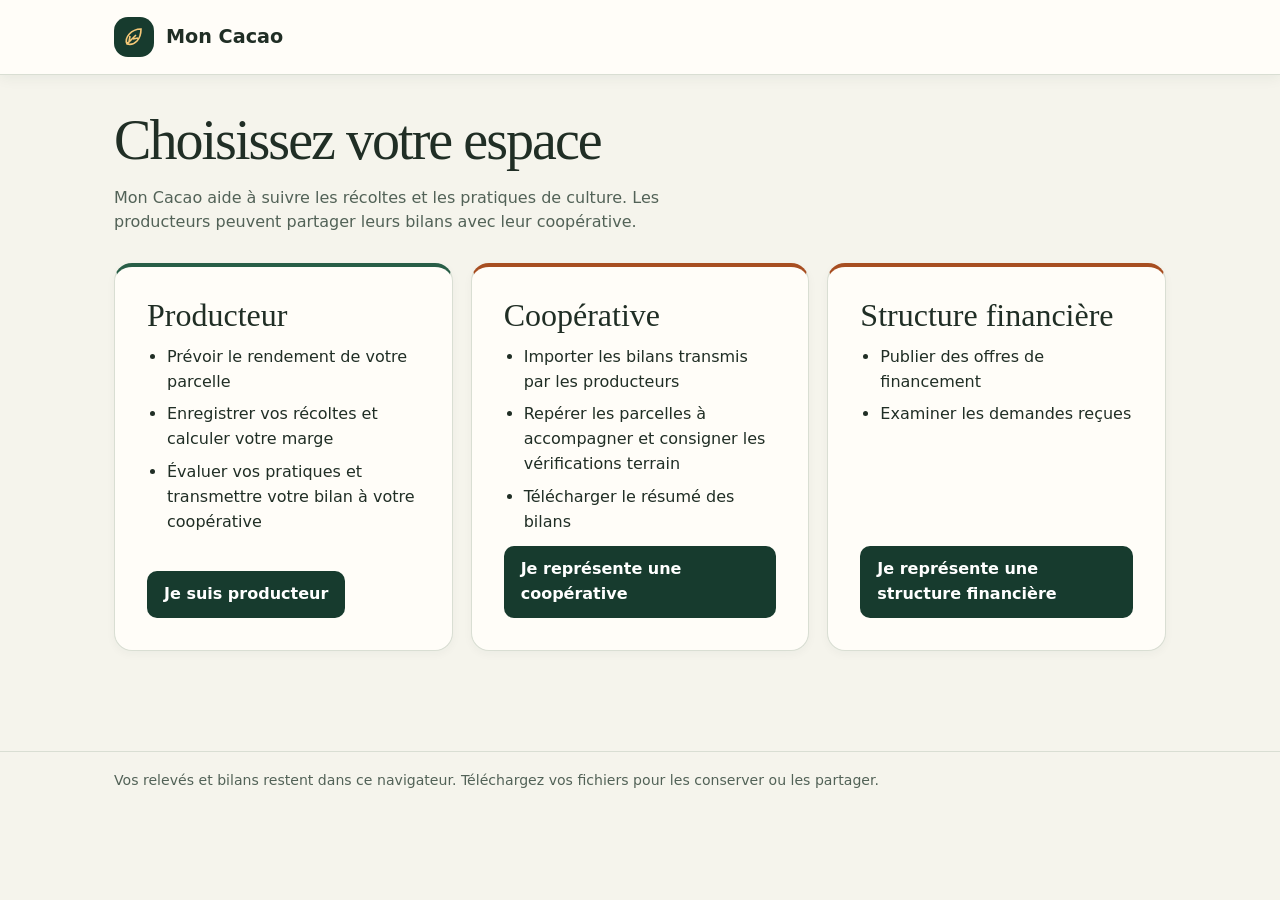
==== docs/index.html @ 516b1d18 "Simplifier toutes les pages de l’espace producteur" ====
<!doctype html>
<html lang="fr">
<head>
<meta charset="utf-8">
<meta name="viewport" content="width=device-width, initial-scale=1">
<meta name="theme-color" content="#173b2e">
<meta name="description" content="Suivez les récoltes, les marges et les pratiques durables de vos parcelles de cacao.">
<title>Mon Cacao | Carnet de parcelle</title>
<style>
:root{color-scheme:light;--forest:#173b2e;--green:#285e47;--mint:#dceadf;--paper:#f5f4ec;--ink:#202e25;--muted:#526257;--line:#d9ded3;--gold:#f6c978;--white:#fffdf8}
*{box-sizing:border-box}body{margin:0;background:var(--paper);color:var(--ink);font:16px/1.55 system-ui,sans-serif}button,input,select{font:inherit}button,a,input,select{touch-action:manipulation}a{color:inherit}a:focus-visible,button:focus-visible,input:focus-visible,select:focus-visible{outline:3px solid #a45615;outline-offset:3px}[hidden]{display:none!important}.wrap{max-width:1100px;margin:auto;padding-inline:24px}.skip{position:absolute;top:-100px}.skip:focus{top:0;z-index:2;background:white;padding:12px}.top{background:var(--white);border-bottom:1px solid var(--line)}.top .wrap{display:flex;justify-content:space-between;align-items:center;gap:16px;min-height:74px}.brand{display:inline-flex;align-items:center;gap:12px;text-decoration:none;font-size:1.2rem;font-weight:800}.mark{display:grid;place-items:center;width:40px;height:40px;background:var(--forest);color:var(--gold);border-radius:14px}.mark svg{width:24px}.nav{display:flex;flex-wrap:wrap;gap:6px}.nav a{display:block;text-decoration:none;border-radius:8px;padding:9px 13px}.nav a[aria-current]{background:var(--mint);font-weight:700;color:var(--forest)}main{padding-block:30px 44px}.hero{background:var(--forest);color:var(--white);padding:clamp(24px,5vw,56px);border-radius:26px;display:grid;grid-template-columns:1.6fr 1fr;gap:22px;align-items:center}.hero h1,h1.page{font:500 clamp(2.35rem,6vw,4.4rem)/.99 Georgia,serif;letter-spacing:-.035em;margin:.15em 0 .3em}.hero p{color:#e0ebda;max-width:47ch}.eyebrow{font-size:.79rem;font-weight:800;letter-spacing:.11em;text-transform:uppercase;color:#a74e21}.hero .eyebrow{color:var(--gold)}.hero-art{justify-self:end;max-width:220px;width:100%;color:var(--gold)}.button{display:inline-block;border:0;border-radius:10px;padding:11px 17px;font-weight:750;text-decoration:none;background:var(--forest);color:white;cursor:pointer}.button:hover{filter:brightness(1.14)}.hero .button{background:var(--gold);color:#2c2414}.button.secondary{background:var(--mint);color:var(--forest)}.button:disabled{opacity:.55;cursor:default}.row,.cards,.fields{display:grid;gap:16px}.row{grid-template-columns:1fr 1fr}.cards{grid-template-columns:repeat(3,1fr);margin:20px 0}.fields{grid-template-columns:1fr 1fr}.card,.panel{background:var(--white);border:1px solid var(--line);border-radius:18px;padding:22px;min-width:0}.card p,.muted,small{color:var(--muted)}.metric{display:block;font:500 clamp(1.4rem,3vw,2rem)/1.2 Georgia,serif;margin-top:8px;overflow-wrap:anywhere}.panel h2,.card h2{margin:0 0 10px;font-size:1.15rem}.panel p:last-child{margin-bottom:0}.intro{max-width:65ch}.intro p{margin-bottom:22px}.actions{display:flex;gap:10px;flex-wrap:wrap;margin-top:18px}label{display:block;font-weight:650}input,select{display:block;width:100%;margin-top:6px;padding:10px;border:1px solid #aab6ac;border-radius:8px;background:white;color:var(--ink);min-height:46px}fieldset{border:0;padding:0;margin:0;min-width:0}legend{font-weight:750;margin-bottom:12px}.wide{grid-column:1/-1}.table-wrap{overflow-x:auto}table{border-collapse:collapse;width:100%;text-align:left}th,td{padding:11px 12px;border-bottom:1px solid var(--line);white-space:nowrap}.result{margin-top:18px;background:var(--mint);border-radius:12px;padding:16px}.result:empty{display:none}.result p{margin:.3em 0}.foot{border-top:1px solid var(--line);padding-block:18px;color:var(--muted);font-size:.88rem}.notice{min-height:1.5em;color:var(--forest);font-weight:650}.score-fields label small{display:block;font-weight:400}.score-fields select{margin-bottom:4px}.score-fields label{border-bottom:1px solid var(--line);padding-bottom:12px}
@media(max-width:680px){.wrap{padding-inline:15px}.top .wrap{align-items:flex-start;flex-direction:column;gap:5px;padding-block:12px}.nav a{padding-inline:8px}.hero,.row,.fields{grid-template-columns:1fr}.hero-art{display:none}.cards{grid-template-columns:1fr;gap:8px}.card,.panel{padding:16px}.wide{grid-column:auto}}
.role-intro{max-width:62ch;margin-bottom:28px}.role-picker{grid-template-columns:repeat(auto-fit,minmax(min(100%,290px),1fr));gap:18px}.role-card{display:flex;flex-direction:column;align-items:flex-start;gap:12px;padding:clamp(18px,4vw,32px);border-top:4px solid var(--green)}.role-card + .role-card{border-top-color:#a74e21}.role-card h2{font:500 2rem/1.05 Georgia,serif;margin:0}.role-card p,.role-card ul{margin:0}.role-card ul{padding-inline-start:20px}.role-card .button{margin-top:auto}

.role-card .button{margin-top:auto}.role-card ul{display:grid;gap:8px}.panel{box-shadow:0 3px 10px #173b2e0a}.intro h1.page,.role-intro h1.page{font-size:clamp(2.15rem,5vw,3.5rem)}.nav a{min-height:44px}.button{min-height:44px}#forecast fieldset+fieldset{margin-top:22px;padding-top:17px;border-top:1px solid var(--line)}#forecast legend{padding-right:8px;color:var(--forest);font-size:1.1rem}#forecast .fields{gap:14px 18px}#forecast input,#forecast select{min-width:0}.forecast-metrics{margin:0 0 18px;grid-template-columns:repeat(2,minmax(0,1fr))}.forecast-metrics .card{padding:14px}.forecast-tips{padding-left:0;list-style:none;display:grid;gap:8px}.forecast-tips li{padding:10px 12px;background:var(--white);border-left:3px solid var(--green);border-radius:8px}#coop-distribution{list-style:none;padding:0;display:grid;gap:10px}.score-row{display:grid;gap:4px}.score-bar{width:100%;height:12px;accent-color:var(--green)}.score-row[data-level="support"] .score-bar{accent-color:#a45615}.score-row[data-level="urgent"] .score-bar{accent-color:#a53633}
@media(max-width:480px){.role-card .button{width:100%;text-align:center}.forecast-metrics{grid-template-columns:1fr}}

.coop-section-title{margin:24px 0 0;font-size:1.25rem}.coop-actions-panel{margin-bottom:18px}.coop-action-cards{grid-template-columns:repeat(auto-fit,minmax(min(100%,185px),1fr));margin:14px 0 0}.coop-action{font:inherit;text-align:left;cursor:pointer;color:var(--ink);border-left:4px solid var(--green)}.coop-action:hover{background:var(--mint)}.coop-action:disabled{cursor:default;opacity:.75}.coop-action small{display:block;margin-top:8px}.coop-action[data-action="visit"]{border-left-color:#a53633}.coop-action[data-action="plan"]{border-left-color:#a45615}
.home-actions{grid-template-columns:repeat(auto-fit,minmax(min(100%,220px),1fr));gap:14px}.home-action{display:flex;flex-direction:column;gap:8px;text-decoration:none;font:inherit;text-align:left;color:var(--ink);cursor:pointer;border-top:4px solid var(--green);min-height:118px}.home-action:disabled{opacity:.75;cursor:default}.home-action:not(:disabled):hover{background:var(--mint);border-color:var(--green)}.home-action strong{font-weight:750}.home-action small{color:var(--muted)}.home-action:focus-visible,[tabindex="-1"]:focus-visible{outline:3px solid #a45615;outline-offset:3px}
.share-choice{display:flex;align-items:flex-start;gap:10px}.share-choice input{flex:none;width:22px;min-height:22px;margin:2px 0 0}

.top{position:sticky;top:0;z-index:10;box-shadow:0 2px 14px #173b2e12}.top .wrap{gap:clamp(8px,2vw,16px)}.brand{flex:none}.current-space{color:var(--forest);font-size:.85rem;font-weight:750;background:var(--mint);padding:5px 9px;border-radius:8px}.top .nav{margin-left:auto}.mobile-dock{display:none}.hero{padding-block:clamp(22px,4vw,40px)}[id]{scroll-margin-top:95px}
@media(max-width:850px){.top .wrap{min-height:60px;flex-direction:row;align-items:center;flex-wrap:wrap;padding-block:8px;gap:6px}.top .nav a:not([data-scope="both"]){display:none}.top .nav a{padding-inline:5px;font-size:.8rem}.brand{font-size:1rem;gap:6px}.mark{width:32px;height:32px}.current-space{font-size:.72rem;padding:4px 6px}.mobile-dock:not([hidden]){display:flex;position:fixed;z-index:20;inset:auto 0 0;min-height:60px;padding:6px 6px calc(6px + env(safe-area-inset-bottom));gap:3px;background:var(--white);border-top:1px solid var(--line);box-shadow:0 -4px 16px #173b2e12}.mobile-dock a,.mobile-dock button{display:grid;place-items:center;flex:1;min-width:0;min-height:44px;padding:3px;border:0;border-radius:8px;text-align:center;background:transparent;color:var(--forest);text-decoration:none;font:700 clamp(.65rem,2.5vw,.85rem)/1.15 system-ui;cursor:pointer}.mobile-dock [aria-current]{background:var(--mint)}body.has-dock{padding-bottom:calc(64px + env(safe-area-inset-bottom))}}
#finance textarea{display:block;width:100%;margin:6px 0 12px;padding:8px;font:inherit;border:1px solid var(--line);border-radius:8px}#finance input{margin-bottom:12px}.fin-case{padding:14px 0;border-bottom:1px solid var(--line)}.fin-case:last-child{border:0}#fin-request label{font-weight:500;margin-bottom:8px}#fin-preview ul{padding-left:22px}
</style>

<style>
.producer-actions .producer-action{min-height:128px;display:flex;flex-direction:column;gap:6px;align-items:flex-start}
.producer-actions .producer-action:first-child{background:#e7f3e6;border-color:#79a980}
.producer-icon{display:grid;place-items:center;width:44px;height:44px;border-radius:12px;background:#f2ebd8;font-size:25px}
.producer-action strong{font-size:1.1rem}
.forecast-guide{display:flex;align-items:center;flex-wrap:wrap;gap:10px;margin-bottom:16px}
.forecast-guide p{margin:0;font-weight:700}
.forecast-guide progress{height:14px;flex:1;min-width:100px;accent-color:#315741}
#prevision [hidden]{display:none!important}
.forecast-controls .button,.forecast-listen,#forecast-retry{min-height:44px}
#forecast legend{font-size:1.15rem;font-weight:700}
#forecast input,#forecast select{min-height:44px}
#forecast-result:focus{outline:2px solid #315741;outline-offset:5px}
@media(max-width:480px){.producer-actions{grid-template-columns:1fr 1fr}.producer-actions .producer-action{min-width:0;padding:12px}.producer-action strong{overflow-wrap:anywhere}.forecast-guide .forecast-listen{flex-basis:100%}}
</style>

<style>
.producer-page-head{display:grid;grid-template-columns:auto 1fr;align-items:center;gap:8px 12px}
.producer-page-head .page,.producer-page-head p{margin:0}
.producer-page-head p,.producer-page-head .producer-speech{grid-column:1/-1}
.producer-page-head .producer-speech{justify-self:start;min-height:44px}
.producer-choices{display:flex;flex-wrap:wrap;gap:8px;margin:12px 0}
.producer-choices button{min-height:48px;padding:9px 13px;border-radius:12px;border:1px solid #799584;background:#f2f7ed;color:#213d2f;font:inherit;font-weight:700;cursor:pointer}
.producer-choices button[aria-pressed="true"]{background:#315741;color:#fff}
.producer-task{margin-bottom:14px}
.producer-ledger-entry[data-guided]{display:block}
#depenses input,#recoltes input,#bilan select,#durabilite select{min-height:44px}
#harvest-choice[hidden],.producer-ledger-entry [hidden],.eco-guide[hidden],#eco [hidden],.producer-speech[hidden]{display:none!important}
#bilan .producer-icon,.score-fields .producer-icon{margin-bottom:6px}
.score-fields[data-guided]{grid-template-columns:1fr}
.eco-guide p{font-weight:700;margin-bottom:0}
.eco-guide .producer-choices{margin-top:8px}
#financement #fin-offers .card{border-top:4px solid #79a980;padding-top:16px}
#financement .share-choice{display:flex;align-items:center;gap:9px;min-height:44px}
#financement .share-choice input{width:22px;height:22px;flex:0 0 22px}
@media(max-width:480px){.producer-choices button{flex:1 1 120px}.producer-page-head .page{font-size:1.55rem}}
</style>
</head>
<body>
<a class="skip" href="#contenu">Aller au contenu</a>
<header class="top"><div class="wrap"><a class="brand" href="#espaces"><span class="mark" aria-hidden="true"><svg viewBox="0 0 24 24" fill="none" stroke="currentColor" stroke-width="1.6"><path d="M5 19C2 13 9 4 19 4c0 10-6 17-14 15Zm0 0 9-9m-7 7 1-6m3 3 5-1"/></svg></span>Mon Cacao</a><span class="current-space" id="current-space" hidden></span>
<nav class="nav" aria-label="Navigation principale"><a href="#espaces" data-scope="both">Changer d’espace</a><a href="#accueil" data-scope="producer">Producteur</a><a href="#depenses" data-scope="producer">Mes dépenses</a><a href="#recoltes" data-scope="producer">Récoltes</a><a href="#bilan" data-scope="producer">Mon bilan</a><a href="#prevision" data-scope="producer">Estimer ma récolte</a><a href="#durabilite" data-scope="producer">Mes pratiques</a><a href="#financement" data-scope="producer">Financement</a><a href="#cooperative" data-scope="coop">Coopérative</a></nav></div></header>
<nav class="mobile-dock" aria-label="Raccourcis de l’espace" hidden><a href="#accueil" data-dock="producer">Accueil</a><a href="#depenses" data-dock="producer">Dépenses</a><a href="#recoltes" data-dock="producer">Récoltes</a><a href="#bilan" data-dock="producer">Bilan</a><a href="#financement" data-dock="producer">Financement</a><button type="button" data-dock="coop" data-jump="coop-summary-title">Résumé</button><button type="button" data-dock="coop" data-jump="coop-receive-title">Bilans</button><button type="button" data-dock="coop" data-jump="coop-production-title">Production</button><button type="button" data-dock="coop" data-jump="coop-actions-title">Suivi</button></nav>
<main class="wrap" id="contenu" tabindex="-1">
<aside id="producer-example" class="panel" style="margin-bottom:16px" hidden><p id="producer-example-label" style="margin:0 0 8px"></p><button class="button secondary" id="producer-example-toggle" type="button"></button></aside>
<section id="espaces" data-page>
<div class="role-intro"><h1 class="page">Choisissez votre espace</h1><p class="muted">Mon Cacao aide à suivre les récoltes et les pratiques de culture. Les producteurs peuvent partager leurs bilans avec leur coopérative.</p></div>
<div class="row role-picker">
<article class="panel role-card"><h2>Producteur</h2><ul><li>Prévoir le rendement de votre parcelle</li><li>Enregistrer vos récoltes et calculer votre marge</li><li>Évaluer vos pratiques et transmettre votre bilan à votre coopérative</li></ul><a class="button" href="#accueil">Je suis producteur</a></article>
<article class="panel role-card"><h2>Coopérative</h2><ul><li>Importer les bilans transmis par les producteurs</li><li>Repérer les parcelles à accompagner et consigner les vérifications terrain</li><li>Télécharger le résumé des bilans</li></ul><a class="button" href="#cooperative">Je représente une coopérative</a></article>
<article class="panel role-card"><h2>Structure financière</h2><ul><li>Publier des offres de financement</li><li>Examiner les demandes reçues</li></ul><a class="button" href="#finance">Je représente une structure financière</a></article>
</div></section>
<section id="accueil" data-page hidden>
<div class="hero"><div><h1>Mon carnet</h1><p>Retrouvez vos chiffres et choisissez votre prochaine action.</p></div>
<svg class="hero-art" viewBox="0 0 240 204" fill="none" stroke="currentColor" stroke-width="1.5" aria-hidden="true"><circle cx="120" cy="102" r="94" opacity=".24"/><ellipse cx="120" cy="102" rx="80" ry="93" transform="rotate(55 120 102)" opacity=".18"/><path d="M150 45c-36 1-89 30-97 73-6 32 17 48 45 43 43-8 79-59 75-95-1-15-10-21-23-21Z" fill="#315741"/><path d="M58 149c28-7 71-58 100-101M56 139c3-38 55-59 93-92M67 156c41-2 73-43 98-101M173 55c10-7 16-15 19-28M180 48c17 1 27-4 35-16-15-3-26 3-35 16ZM181 43c-14-8-19-18-17-30 12 5 20 16 17 30Z"/></svg>
</div>
<h2>Que voulez-vous faire ?</h2><div class="cards home-actions producer-actions">
<a class="card home-action producer-action" href="#prevision"><span class="producer-icon" aria-hidden="true">🌱</span><strong>Préparer ma récolte</strong><small>Estimer ma récolte et comparer mes choix.</small></a>
<a class="card home-action producer-action" href="#depenses"><span class="producer-icon" aria-hidden="true">🧾</span><strong>Noter mes dépenses</strong><small>Noter ce que j’ai payé.</small></a>
<a class="card home-action producer-action" href="#recoltes"><span class="producer-icon" aria-hidden="true">🧺</span><strong>Noter ma récolte</strong><small>Enregistrer les kilos récoltés ou vendus.</small></a>
<a class="card home-action producer-action" href="#durabilite"><span class="producer-icon" aria-hidden="true">🌳</span><strong>Mes pratiques</strong><small>Voir comment améliorer ma parcelle.</small></a>
<a class="card home-action producer-action" href="#bilan"><span class="producer-icon" aria-hidden="true">📒</span><strong>Mon bilan</strong><small>Voir mes ventes et mes dépenses.</small></a>
<a class="card home-action producer-action" href="#financement"><span class="producer-icon" aria-hidden="true">🤝</span><strong>Demander un financement</strong><small>Voir les offres et suivre mes demandes.</small></a>
</div><h2>Mes derniers résultats</h2><div class="cards" aria-label="Dernier relevé et dernier bilan"><div class="card">Dernier rendement<strong class="metric" id="yield">À renseigner</strong></div><div class="card">Reste après dépenses<strong class="metric" id="margin">À renseigner</strong></div><div class="card">Dernière note de la parcelle<strong class="metric" id="latest-score">À renseigner</strong></div></div>

</section>
<datalist id="known-parcels"></datalist><datalist id="known-seasons"></datalist>
<section id="depenses" data-page hidden><div class="intro producer-page-head">
<span class="producer-icon" aria-hidden="true">🧾</span><h1 class="page">Mes dépenses</h1>
<p class="producer-hint">Notez le montant, puis la dépense et la parcelle.</p><button type="button" class="button secondary producer-speech" hidden>Écouter</button><p class="muted">Notez ce que vous payez pour votre parcelle, même avant de récolter.</p></div>
<div class="panel"><h2>Noter une dépense</h2><form id="expense" autocomplete="off">
<fieldset class="producer-task"><legend>1. Qu’avez-vous payé ?</legend>
<div class="producer-choices" aria-label="Exemples de dépenses">
<button type="button" data-expense="Main-d’œuvre" aria-pressed="false">🧑🏾‍🌾 Travailleurs</button>
<button type="button" data-expense="Transport" aria-pressed="false">🚚 Transport</button>
<button type="button" data-expense="Produits" aria-pressed="false">📦 Produits</button>
</div><div class="fields"><label>Ce que vous avez payé <input name="description" required maxlength="80" placeholder="Ex. Désherbage ou transport"></label><label>Montant payé (FCFA) <input name="amount" type="number" min="1" max="1000000000" step="1" inputmode="numeric" required></label></div></fieldset><fieldset class="producer-task"><legend>2. Pour quelle parcelle ?</legend><div class="fields"><label>Parcelle <input name="parcel" list="known-parcels" required maxlength="60" placeholder="Ex. Parcelle Nord"></label><label>Campagne <input name="season" list="known-seasons" required maxlength="30" placeholder="Ex. 2026 à 2027"></label><label>Date <input name="date" type="date" required></label></div></fieldset><div class="actions"><button class="button" type="submit">Enregistrer la dépense</button></div></form><p class="result" id="expense-result" role="status"></p></div>
</section>
<section id="recoltes" data-page hidden><div class="intro producer-page-head">
<span class="producer-icon" aria-hidden="true">🧺</span><h1 class="page">Mes récoltes</h1>
<p class="producer-hint">Choisissez de noter une récolte ou une vente.</p><button type="button" class="button secondary producer-speech" hidden>Écouter</button><p class="muted">Notez les kilos récoltés. Ajoutez la vente quand vous vendez votre cacao.</p></div>
<div class="producer-choices" id="harvest-choice" hidden>
<button type="button" aria-controls="harvest-panel" aria-pressed="true">🧺 Noter une récolte</button>
<button type="button" aria-controls="sale-panel" aria-pressed="false">💰 Noter une vente</button>
</div>
<div class="row producer-ledger-entry"><div class="panel" id="harvest-panel"><h2>Noter une récolte</h2><form id="harvest" autocomplete="off"><div class="fields"><label>Parcelle <input name="parcel" list="known-parcels" required maxlength="60" placeholder="Ex. Parcelle Nord"></label><label>Campagne <input name="season" list="known-seasons" required maxlength="30" placeholder="Ex. 2026 à 2027"></label><label>Date <input name="date" type="date" required></label><label>Cacao récolté (kg) <input name="weight" type="number" min="0.01" max="1000000000" step="0.01" inputmode="decimal" required></label><label>Surface de la parcelle (ha) <input name="area" type="number" min="0.01" max="1000000000" step="0.01" inputmode="decimal" required></label></div><div class="actions"><button class="button" type="submit">Enregistrer la récolte</button></div></form><p class="result" id="harvest-result" role="status"></p></div>
<div class="panel" id="sale-panel"><h2>Noter une vente</h2><form id="sale" autocomplete="off"><div class="fields"><label>Parcelle <input name="parcel" list="known-parcels" required maxlength="60" placeholder="Ex. Parcelle Nord"></label><label>Campagne <input name="season" list="known-seasons" required maxlength="30" placeholder="Ex. 2026 à 2027"></label><label>Date <input name="date" type="date" required></label><label>Cacao vendu (kg) <input name="weight" type="number" min="0.01" max="1000000000" step="0.01" inputmode="decimal" required></label><label>Prix reçu par kg (FCFA) <input name="price" type="number" min="1" max="1000000000" step="1" inputmode="numeric" required></label></div><div class="actions"><button class="button" type="submit">Enregistrer la vente</button></div></form><p class="result" id="sale-result" role="status"></p></div></div></section>
<section id="bilan" data-page hidden><div class="intro producer-page-head">
<span class="producer-icon" aria-hidden="true">📒</span><h1 class="page">Mon bilan</h1>
<p class="producer-hint">Choisissez la parcelle et la campagne pour voir vos chiffres.</p><button type="button" class="button secondary producer-speech" hidden>Écouter</button><p class="muted">Choisissez une parcelle et une campagne pour voir vos ventes, vos dépenses et le cacao qu’il vous reste à vendre.</p></div>
<div class="panel"><label>Parcelle et campagne <select id="ledger-group"></select></label>
<div class="cards"><div class="card"><span class="producer-icon" aria-hidden="true">💰</span>Argent reçu<strong class="metric" id="ledger-sales"></strong></div><div class="card"><span class="producer-icon" aria-hidden="true">🧾</span>Total dépensé<strong class="metric" id="ledger-costs"></strong></div><div class="card"><span class="producer-icon" aria-hidden="true">👛</span>Reste après dépenses<strong class="metric" id="ledger-balance"></strong></div><div class="card"><span class="producer-icon" aria-hidden="true">🧺</span>Cacao récolté<strong class="metric" id="ledger-harvest"></strong></div><div class="card"><span class="producer-icon" aria-hidden="true">🤝</span>Cacao vendu<strong class="metric" id="ledger-sold"></strong></div><div class="card"><span class="producer-icon" aria-hidden="true">📦</span>Cacao à vendre<strong class="metric" id="ledger-stock"></strong></div></div>
<h2>Relevés enregistrés</h2><p class="muted">Les anciens relevés sont indiqués dans la liste. Pour chaque parcelle et campagne, le dernier ancien relevé réel sert de point de départ. Il reprend la vente estimée et les dépenses saisies à l’époque.</p>
<div class="table-wrap"><table><thead><tr><th>Date</th><th>Relevé</th><th>Quantité</th><th>Montant</th></tr></thead><tbody id="ledger-rows"></tbody></table></div>
<div class="actions"><button class="button secondary" id="export" type="button">Télécharger le bilan (CSV)</button></div></div></section>
<section id="durabilite" data-page hidden>
<div class="intro producer-page-head">
<span class="producer-icon" aria-hidden="true">🌳</span><h1 class="page">Les pratiques de ma parcelle</h1>
<p class="producer-hint">Répondez aux questions, une par une, pour voir vos conseils.</p><button type="button" class="button secondary producer-speech" hidden>Écouter</button><p class="muted">Faites le point sur vos pratiques. La note sur 100 sert à choisir les actions à améliorer. Elle est calculée par Mon Cacao à partir de vos réponses.</p></div>
<div class="panel"><form id="eco"><fieldset><legend>Questions sur votre parcelle</legend><div class="eco-guide" hidden>
<p id="eco-progress" role="status"></p>
<div class="producer-choices"><button type="button" id="eco-prev">Retour</button><button type="button" id="eco-next">Continuer</button></div>
</div><div class="fields score-fields"><label for="indicator-0"><span class="producer-icon" aria-hidden="true">🌳</span>Arbres d’ombre<small>Des arbres donnent-ils de l’ombre aux cacaoyers dans les différentes zones de la parcelle ?</small><select id="indicator-0" name="indicator-0" required><option value="">Choisissez votre réponse</option><option value="0">Non</option><option value="1">En partie</option><option value="2">Oui</option><option value="na">Ne s’applique pas</option></select></label><label for="indicator-1"><span class="producer-icon" aria-hidden="true">🍂</span>Sol couvert<small>Gardez-vous le sol couvert par des plantes ou des matières végétales pour limiter l’érosion ?</small><select id="indicator-1" name="indicator-1" required><option value="">Choisissez votre réponse</option><option value="0">Non</option><option value="1">En partie</option><option value="2">Oui</option><option value="na">Ne s’applique pas</option></select></label><label for="indicator-2"><span class="producer-icon" aria-hidden="true">🌱</span>Engrais et compost<small>Ajustez-vous les apports d’engrais ou de compost aux besoins du sol et des cacaoyers ?</small><select id="indicator-2" name="indicator-2" required><option value="">Choisissez votre réponse</option><option value="0">Non</option><option value="1">En partie</option><option value="2">Oui</option><option value="na">Ne s’applique pas</option></select></label><label for="indicator-3"><span class="producer-icon" aria-hidden="true">🔍</span>Maladies et ravageurs<small>Surveillez-vous la parcelle pour repérer les maladies et les ravageurs avant de décider d’un traitement ?</small><select id="indicator-3" name="indicator-3" required><option value="">Choisissez votre réponse</option><option value="0">Non</option><option value="1">En partie</option><option value="2">Oui</option><option value="na">Ne s’applique pas</option></select></label><label for="indicator-4"><span class="producer-icon" aria-hidden="true">🧤</span>Entretien des cacaoyers<small>Entretenez-vous les cacaoyers et retirez-vous les branches malades ?</small><select id="indicator-4" name="indicator-4" required><option value="">Choisissez votre réponse</option><option value="0">Non</option><option value="1">En partie</option><option value="2">Oui</option><option value="na">Ne s’applique pas</option></select></label><label for="indicator-5"><span class="producer-icon" aria-hidden="true">💧</span>Protection de l’eau<small>Si un cours d’eau borde la parcelle, gardez-vous une bande de végétation le long de l’eau ?</small><select id="indicator-5" name="indicator-5" required><option value="">Choisissez votre réponse</option><option value="0">Non</option><option value="1">En partie</option><option value="2">Oui</option><option value="na">Ne s’applique pas</option></select></label><label for="indicator-6"><span class="producer-icon" aria-hidden="true">🌿</span>Déchets de la parcelle<small>Triez-vous et rassemblez-vous les déchets pour les remettre à un point de collecte adapté ?</small><select id="indicator-6" name="indicator-6" required><option value="">Choisissez votre réponse</option><option value="0">Non</option><option value="1">En partie</option><option value="2">Oui</option><option value="na">Ne s’applique pas</option></select></label><label for="indicator-7"><span class="producer-icon" aria-hidden="true">🗺️</span>Variété des plantes<small>Gardez-vous plusieurs sortes d’arbres ou de plantes sur la parcelle ?</small><select id="indicator-7" name="indicator-7" required><option value="">Choisissez votre réponse</option><option value="0">Non</option><option value="1">En partie</option><option value="2">Oui</option><option value="na">Ne s’applique pas</option></select></label><label for="indicator-8"><span class="producer-icon" aria-hidden="true">🌳</span>Forêts et zones naturelles<small>Prenez-vous des mesures pour éviter de défricher les zones naturelles lors des travaux ou de l’agrandissement de la parcelle ?</small><select id="indicator-8" name="indicator-8" required><option value="">Choisissez votre réponse</option><option value="0">Non</option><option value="1">En partie</option><option value="2">Oui</option><option value="na">Ne s’applique pas</option></select></label><label for="indicator-9"><span class="producer-icon" aria-hidden="true">🍂</span>Démarche de certification<small>Avez-vous engagé des démarches de certification des pratiques avec votre coopérative ou un organisme ?</small><select id="indicator-9" name="indicator-9" required><option value="">Choisissez votre réponse</option><option value="0">Non</option><option value="1">En partie</option><option value="2">Oui</option><option value="na">Ne s’applique pas</option></select></label></div></fieldset><div class="actions"><button class="button" type="submit">Calculer mon score</button></div></form><div class="result" id="eco-result" role="status"></div><details style="margin-top:16px"><summary>Références du questionnaire</summary><p>Les questions reprennent des thèmes du cacao durable. La certification suit une procédure distincte.</p><ul><li><a href="https://knowledge.rainforest-alliance.org/docs/rainforest-alliance-sustainable-agriculture-standard-farm-requirements/">Rainforest Alliance, exigences pour les exploitations agricoles</a></li><li><a href="https://www.iso.org/standard/64766.html">ISO 34101-2, cacao durable et traçable</a></li></ul></details></div><div class="panel" style="margin-top:16px"><h2>Transmettre mon bilan à ma coopérative</h2><p class="muted">Après le calcul, téléchargez votre bilan et envoyez-le à votre coopérative. Pour transmettre un bilan, passez à vos données.</p><form id="eco-share"><div class="fields"><label>Code de la coopérative <input name="coop" required maxlength="24" placeholder="Ex. COOP-NAWA"></label><label>Code producteur <input name="producer" required maxlength="32"></label><label>Code ou nom de la parcelle <input name="parcel" required maxlength="60"></label></div><p><label class="share-choice"><input type="checkbox" name="actual"> Ajouter les récoltes réelles enregistrées sous ce nom de parcelle</label></p>
<div id="share-forecast" hidden><p><label class="share-choice"><input type="checkbox" name="forecast"> Ajouter la dernière prévision et ses conseils. Je confirme qu’elle concerne cette parcelle.</label></p><label>Campagne de la prévision <input name="forecastSeason" maxlength="30" placeholder="Ex. 2026 à 2027"></label></div>
<div class="actions"><button class="button" id="eco-download" type="submit" disabled>Télécharger le bilan</button></div></form><p class="muted" id="eco-share-status" role="status"></p></div>
</section>
<section id="prevision" data-page hidden>
<div class="intro"><h1 class="page">Préparer ma récolte</h1></div>
<div class="panel"><form id="forecast">
<div class="forecast-guide" id="forecast-guide" hidden>
  <p id="forecast-progress" role="status"></p>
  <progress id="forecast-bar" max="4" value="1" aria-label="Avancement de la prévision"></progress>
  <button type="button" class="button secondary forecast-listen" id="forecast-listen" hidden>Écouter</button>
</div><fieldset><legend>🌱 Ma parcelle</legend><div class="fields">
<label>Quelle est la taille de votre parcelle (ha) ? <input name="area" type="number" inputmode="decimal" min="0.01" max="100000" step="0.01" required></label>
<label>Âge des cacaoyers (en années) <input name="age" type="number" inputmode="decimal" min="1" max="30" step="any" required></label>
<label>Combien dépensez-vous pour 1 hectare (FCFA) ? <input name="cost" type="number" inputmode="decimal" min="0" step="any" required></label>
<label>Région <select name="region" required><option value="">Choisir</option><option value="Grand-Ponts">Grand-Ponts</option><option value="Indenie-Djuablin">Indénié-Djuablin</option><option value="La Me">La Mé</option><option value="San-Pedro">San-Pedro</option><option value="Yamoussoukro">Yamoussoukro</option></select></label>
<label>Quantité de pluie <select name="rain" required><option value="">Choisir</option><option value="Faible">Faible</option><option value="Moyenne">Moyenne</option><option value="Élevée">Élevée</option></select></label>
</div></fieldset><fieldset><legend>👤 Mes informations</legend><div class="fields"><label>Sexe du producteur <select name="sex" required><option value="">Choisir</option><option value="Feminin">Féminin</option><option value="Masculin">Masculin</option></select></label>
<label>Jusqu’où avez-vous étudié ? <select name="school" required><option value="">Choisir</option><option value="Non renseigné">Non renseigné</option><option value="Primaire">Primaire</option><option value="Secondaire">Secondaire</option><option value="Supérieur">Supérieur</option></select></label>
<label>Savez-vous lire et écrire ? <select name="literacy" required><option value="">Choisir</option><option value="non">non</option><option value="oui, lire et écrire">oui, lire et écrire</option><option value="oui, lire seulement">oui, lire seulement</option></select></label>
</div></fieldset><fieldset><legend>🌳 Mes pratiques</legend><div class="fields"><label>Utilisez-vous de l’engrais chimique ? <select name="fertilizer" required><option value="">Choisir</option><option value="Non">Non</option><option value="Oui">Oui</option></select></label>
<label>Arbres d’ombrage <select name="shade" required><option value="">Choisir</option><option value="Non">Non</option><option value="Oui">Oui</option></select></label>
<label>Fumier ou compost <select name="compost" required><option value="">Choisir</option><option value="Non">Non</option><option value="Oui">Oui</option></select></label>
<label>Produit contre les mauvaises herbes <select name="herbicide" required><option value="">Choisir</option><option value="Non">Non</option><option value="Oui">Oui</option></select></label>
<label>Produit contre les insectes <select name="insecticide" required><option value="">Choisir</option><option value="Non">Non</option><option value="Oui">Oui</option></select></label>
<label>Produit contre les champignons <select name="fungicide" required><option value="">Choisir</option><option value="Non">Non</option><option value="Oui">Oui</option></select></label>
<label>Avez-vous vu des signes de maladie ? <select name="disease" required><option value="">Choisir</option><option value="Non">Non</option><option value="Oui">Oui</option><option value="Un peu">Un peu</option></select></label>
</div></fieldset><fieldset><legend>🧺 Mes ventes prévues</legend><div class="fields">
<label>Prix de vente envisagé (FCFA/kg)<input type="number" name="salePrice" min="0" max="1000000000" step="any" inputmode="decimal"></label>
<label>Écart de récolte à tester (%)<input type="number" name="variation" min="0" max="100" step="any" inputmode="decimal" placeholder="Ex. 10"></label>
</div><p class="muted">Facultatif. Le prix sert à estimer les ventes si tout le cacao est vendu. La variation sert à tester un scénario plus bas et un scénario plus haut.</p></fieldset><p class="muted">Estimation calculée à partir de données de simulation.</p>
<div class="actions forecast-controls">
  <button class="button secondary" type="button" id="forecast-back" hidden>Retour</button>
  <button class="button" type="button" id="forecast-next" hidden>Continuer</button>
  <button class="button" type="submit">Voir ma récolte estimée</button>
</div></form><div class="result" id="forecast-result" role="status" tabindex="-1"></div>
<section id="forecast-compare" hidden aria-labelledby="forecast-compare-title">
  <h2 id="forecast-compare-title">Comparer mes estimations</h2>
  <div class="cards" id="forecast-compare-cards"></div>
</section>
<div class="actions" id="forecast-result-actions" hidden>
  <button class="button" type="button" id="forecast-retry">Essayer un autre scénario</button>
  <button class="button secondary forecast-listen" type="button" id="forecast-listen-result" hidden>Écouter le résultat</button>
</div></div>
</section>
<section id="cooperative" data-page hidden>
<div class="intro"><h1 class="page">Tableau de bord coopérative</h1><p id="coop-example-label" class="muted" hidden>Exemple fictif avec 300 producteurs.</p></div><div class="cards home-actions"><button class="card home-action" type="button" data-jump="coop-production-title"><strong>Voir la production</strong><small>Comparer les récoltes et les prévisions.</small></button><button class="card home-action" type="button" data-action="visit" aria-describedby="coop-visit-rule"><strong>Parcelles à visiter</strong><span class="metric" id="coop-visit">0</span></button><button class="card home-action" type="button" data-jump="coop-actions-title"><strong>Suivre l’aide aux producteurs</strong><small>Voir les actions à prévoir, programmées et terminées.</small></button><button class="card home-action" type="button" data-jump="coop-receive-title"><strong>Recevoir les bilans</strong><small>Ajouter les fichiers envoyés par les membres.</small></button><button class="card home-action" type="button" data-jump="coop-summary-title"><strong>Voir et télécharger le résumé</strong><small>Consulter les chiffres et télécharger le fichier CSV.</small></button></div>
<div class="panel"><h2 id="coop-receive-title" tabindex="-1">Recevoir les bilans</h2><div class="fields"><label>Code de votre coopérative <input id="coop-code" maxlength="24" placeholder="Ex. COOP-NAWA"></label><label>Importer des bilans de producteurs <input type="file" id="coop-import" accept=".json,application/json" multiple></label></div><p class="muted">Donnez ce code à vos membres. Ils vous envoient leur fichier de bilan. </p><div class="actions"><button class="button secondary" id="coop-demo" type="button">Voir la démo de 300 producteurs</button></div><p class="muted" id="coop-status" role="status"></p></div>
<h2 class="coop-section-title" id="coop-summary-title" tabindex="-1">Résumé de la coopérative</h2><div class="actions"><button class="button secondary" id="coop-export" type="button">Télécharger le résumé (CSV)</button></div><div class="cards"><div class="card">Producteurs avec bilan<strong class="metric" id="coop-members">0</strong></div><div class="card">Note moyenne des parcelles<strong class="metric" id="coop-average">À renseigner</strong></div><div class="card">Bilans vérifiés sur le terrain<strong class="metric" id="coop-verified">0</strong></div></div>
<section class="panel coop-actions-panel" aria-labelledby="coop-actions-title">
<h2 id="coop-actions-title" tabindex="-1">Aide aux producteurs</h2><p id="coop-visit-rule" class="muted">Les visites proposées concernent les parcelles sous 70 sur 100 qui restent à vérifier sur le terrain.</p>
<p id="coop-guidance" class="muted" aria-live="polite"></p>
<div class="cards coop-action-cards">

<button class="card coop-action" type="button" data-action="plan"><span>Aide à organiser</span><strong class="metric" id="coop-plan">0</strong><small>Voir les actions à planifier</small></button>
<button class="card coop-action" type="button" data-action="progress"><span>Aide programmée</span><strong class="metric" id="coop-progress">0</strong><small>Voir les actions prévues</small></button>
<button class="card coop-action" type="button" data-action="done"><span>Aide apportée</span><strong class="metric" id="coop-done">0</strong><small>Voir les actions terminées</small></button>
</div></section>
<section class="panel" style="margin-bottom:18px" aria-labelledby="coop-production-title"><h2 id="coop-production-title" tabindex="-1">Production des membres</h2>
<p class="muted">Seules les données partagées sont comptées. Pour chaque parcelle, les récoltes de la campagne sont additionnées.</p>
<label>Campagne <select id="coop-season"><option value="">Choisir une campagne</option></select></label>
<div class="cards"><div class="card">Cacao récolté<strong class="metric" id="coop-actual">À renseigner</strong><small id="coop-actual-count"></small></div><div class="card">Cacao prévu<strong class="metric" id="coop-forecast">À renseigner</strong><small id="coop-forecast-count"></small></div><div class="card">Écart réel par rapport à la prévision<strong class="metric" id="coop-gap">À renseigner</strong><small id="coop-gap-count"></small></div></div>
<h3>Conseils de prévision les plus fréquents</h3><ul id="coop-forecast-advice"></ul></section>
<div class="row"><article class="panel"><h2>Les parcelles par niveau</h2><ul id="coop-distribution"></ul></article><article class="panel"><h2>Pratiques écologiques à améliorer</h2><ul id="coop-practices"></ul></article></div>
<div class="panel" style="margin-top:16px"><h2 id="coop-list" tabindex="-1">Liste des parcelles</h2><div class="fields"><label>Rechercher un code producteur ou une parcelle <input id="coop-search" type="search"></label><label>Filtrer par score <select id="coop-filter"><option value="all">Tous les scores</option><option value="good">Bonnes pratiques (70 et plus)</option><option value="support">À accompagner (40 à 69)</option><option value="urgent">Prioritaire (moins de 40)</option></select></label><label>Filtrer par action <select id="coop-action-filter"><option value="all">Toutes les actions</option><option value="visit">Visites à prévoir</option><option value="plan">Aide à organiser</option><option value="progress">Aide programmée</option><option value="done">Aide apportée</option></select></label></div><p id="coop-count" class="muted" role="status"></p>
<div class="table-wrap"><table><thead><tr><th scope="col">Producteur</th><th scope="col">Parcelle</th><th scope="col">Date</th><th scope="col">Score</th><th scope="col">Vérification</th><th scope="col">Accompagnement</th></tr></thead><tbody id="coop-rows"></tbody></table></div>
<div class="actions"><button id="coop-prev" class="button secondary" type="button">Précédent</button><button id="coop-next" class="button secondary" type="button">Suivant</button></div>
<p class="muted">Les scores reposent sur les pratiques déclarées. La vérification terrain peut être consignée pour chaque bilan. Le score est indicatif.</p></div>
</section>
<section id="financement" data-page hidden>
<div class="intro producer-page-head">
<span class="producer-icon" aria-hidden="true">🤝</span><h1 class="page">Financer ma parcelle</h1>
<p class="producer-hint">Choisissez une offre, vérifiez les données et suivez votre demande.</p><button type="button" class="button secondary producer-speech" hidden>Écouter</button><p class="muted">Démonstration. Utilisez des données fictives. Les offres et demandes restent dans ce navigateur et le parcours ne réalise aucun envoi externe.</p></div>
<h2>1. Choisir une offre</h2><div id="fin-offers" class="cards home-actions"></div>
<form id="fin-request" class="panel" hidden><h2>2. Choisir les informations à partager</h2><p id="fin-selection"></p>
<fieldset><legend>Dossier de démonstration</legend>
<label class="share-choice"><input type="checkbox" name="harvest" checked> Récolte et prévision de la parcelle fictive</label>
<label class="share-choice"><input type="checkbox" name="budget"> Ventes et dépenses fictives</label>
<label class="share-choice"><input type="checkbox" name="eco"> Bilan écologique fictif et état de la vérification</label>
</fieldset><div id="fin-preview"></div><p><label class="share-choice"><input type="checkbox" name="consent" required> J’accepte de partager les informations cochées avec la structure de démonstration.</label></p>
<button class="button" type="submit">Envoyer ma demande</button></form>
<p id="fin-producer-status" role="status"></p><div class="panel"><h2>3. Voir mes demandes</h2><div id="fin-mine"></div></div>
</section>
<section id="finance" data-page hidden>
<div class="intro"><h1 class="page">Espace structure financière</h1><p class="muted">Démonstration. Utilisez des données fictives. Les offres et demandes restent dans ce navigateur et le parcours ne réalise aucun envoi externe.</p></div>
<div class="row"><form class="panel" id="fin-profile"><h2>Profil de démonstration</h2><label>Nom de la structure fictive <input name="organization" required maxlength="80"></label><button type="submit" class="button">Créer ou modifier le profil</button><p id="fin-profile-status" role="status"></p></form>
<form class="panel" id="fin-publish"><h2>Publier une offre</h2><label>Nom de l’offre <input name="title" required maxlength="80"></label><label>Conditions de l’offre <textarea name="terms" required maxlength="400" rows="3"></textarea></label><button type="submit" class="button">Publier</button><p id="fin-publish-status" role="status"></p></form></div>
<div class="panel" style="margin-top:16px"><h2>Demandes reçues</h2><p id="fin-review-status" role="status"></p><div id="fin-inbox"></div></div>
</section>
<p class="notice" id="notice" role="status"></p>
</main>
<footer class="foot"><div class="wrap">Vos relevés et bilans restent dans ce navigateur. Téléchargez vos fichiers pour les conserver ou les partager.</div></footer>
<!-- Export du pipeline model_productivite_xgb.pkl (SHA-256 10d48fa23b05da63acea8133f1163ef73841b017e1346e4d395c758ffe6bc68f). -->
<script type="application/json" id="yield-model">{"base":0.6765396,"mean":[398126.5039393658,15.918437863722868],"scale":[117040.0177577007,8.461553112870417],"fields":[["region","Région",["Grand-Ponts","Indenie-Djuablin","La Me","San-Pedro","Yamoussoukro"]],["rain","Pluviométrie",["Faible","Moyenne","Élevée"]],["sex","Sexe du producteur",["Feminin","Masculin"]],["school","Niveau scolaire",["Non renseigné","Primaire","Secondaire","Supérieur"]],["literacy","Lecture et écriture",["non","oui, lire et écrire","oui, lire seulement"]],["fertilizer","Engrais chimique",["Non","Oui"]],["shade","Agroforesterie",["Non","Oui"]],["compost","Fumier ou compost",["Non","Oui"]],["herbicide","Herbicide",["Non","Oui"]],["insecticide","Insecticide",["Non","Oui"]],["fungicide","Fongicide",["Non","Oui"]],["disease","Maladie observée",["Non","Oui","Un peu"]]],"trees":[[[1,3,5,7,9,11,13,15,17,19,21,23,25,27,-1,29,31,33,35,37,39,41,43,45,47,49,51,53,55,-1,-1,57,59,61,63,65,67,69,71,73,75,77,79,-1,-1,81,83,85,87,89,-1,91,93,95,97,-1,99,-1,-1,-1,-1,-1,-1,-1,-1,-1,-1,-1,-1,-1,-1,-1,-1,-1,-1,-1,-1,-1,-1,-1,-1,-1,-1,-1,-1,-1,-1,-1,-1,-1,-1,-1,-1,-1,-1,-1,-1,-1,-1,-1,-1],[2,4,6,8,10,12,14,16,18,20,22,24,26,28,-1,30,32,34,36,38,40,42,44,46,48,50,52,54,56,-1,-1,58,60,62,64,66,68,70,72,74,76,78,80,-1,-1,82,84,86,88,90,-1,92,94,96,98,-1,100,-1,-1,-1,-1,-1,-1,-1,-1,-1,-1,-1,-1,-1,-1,-1,-1,-1,-1,-1,-1,-1,-1,-1,-1,-1,-1,-1,-1,-1,-1,-1,-1,-1,-1,-1,-1,-1,-1,-1,-1,-1,-1,-1,-1],[7,32,32,19,19,19,19,21,21,21,21,21,31,21,0,23,8,8,23,8,8,8,0,23,23,21,21,29,13,0,0,23,1,25,31,31,1,29,0,1,16,0,5,0,0,31,18,0,13,17,0,0,16,6,13,0,0,0,0,0,0,0,0,0,0,0,0,0,0,0,0,0,0,0,0,0,0,0,0,0,0,0,0,0,0,0,0,0,0,0,0,0,0,0,0,0,0,0,0,0,0],[1,1,1,1,1,1,1,1,1,1,1,1,1,1,-0.04105678200721741,1,1,1,1,1,1,1,1.680008888244629,1,1,1,1,1,1,0.03892727196216583,0.027847474440932274,1,-0.41320666670799255,1,1,1,0.04972361773252487,1,0.48612847924232483,0.7582287192344666,1,1.0392825603485107,1,-0.027215806767344475,-0.005922496318817139,1,1,-0.23311161994934082,1,1,-0.030205344781279564,-1.0863864421844482,1,1,1,-0.029622254893183708,-0.2902235686779022,0.030762914568185806,0.02069837786257267,0.024525148794054985,0.008014149032533169,0.023605361580848694,0.014124876819550991,0.0031142986845225096,0.012619176879525185,-0.0043050190433859825,0.007672502193599939,-0.0025208534207195044,-0.014621120877563953,0.019358903169631958,0.00875804852694273,-0.0036840219981968403,0.011355792172253132,-0.0028630283195525408,0.01159452460706234,-0.013835261575877666,-0.0029077590443193913,-0.009645084850490093,-0.0011419077636674047,-0.01796926185488701,-0.009623736143112183,0.01224526483565569,0.02081231027841568,0.005668797995895147,-0.0054253083653748035,-0.009107480756938457,0.005095329135656357,-0.01621050201356411,-0.004765938967466354,-0.021199729293584824,-0.00948936678469181,0.0064088935032486916,-0.009946499951183796,-0.013433138839900494,-0.024517713114619255,-0.005066889803856611,-0.02058112993836403,-0.02007683739066124,-0.007679834496229887,-0.005368419457226992,-0.01735142432153225]],[[1,3,5,7,9,11,13,15,17,19,21,23,25,27,29,31,33,35,37,39,41,43,45,47,49,51,53,55,57,59,-1,-1,61,63,65,67,69,71,73,75,77,79,81,83,85,-1,-1,87,89,91,93,95,97,99,101,103,-1,105,107,-1,109,-1,-1,-1,-1,-1,-1,-1,-1,-1,-1,-1,-1,-1,-1,-1,-1,-1,-1,-1,-1,-1,-1,-1,-1,-1,-1,-1,-1,-1,-1,-1,-1,-1,-1,-1,-1,-1,-1,-1,-1,-1,-1,-1,-1,-1,-1,-1,-1,-1,-1],[2,4,6,8,10,12,14,16,18,20,22,24,26,28,30,32,34,36,38,40,42,44,46,48,50,52,54,56,58,60,-1,-1,62,64,66,68,70,72,74,76,78,80,82,84,86,-1,-1,88,90,92,94,96,98,100,102,104,-1,106,108,-1,110,-1,-1,-1,-1,-1,-1,-1,-1,-1,-1,-1,-1,-1,-1,-1,-1,-1,-1,-1,-1,-1,-1,-1,-1,-1,-1,-1,-1,-1,-1,-1,-1,-1,-1,-1,-1,-1,-1,-1,-1,-1,-1,-1,-1,-1,-1,-1,-1,-1,-1],[7,32,32,19,19,19,19,21,21,21,21,21,31,21,21,23,23,8,31,1,8,8,0,23,23,21,21,15,18,0,0,0,8,1,8,25,0,8,5,8,8,1,16,4,25,0,0,1,18,1,13,23,0,23,16,23,0,23,14,0,1,0,0,0,0,0,0,0,0,0,0,0,0,0,0,0,0,0,0,0,0,0,0,0,0,0,0,0,0,0,0,0,0,0,0,0,0,0,0,0,0,0,0,0,0,0,0,0,0,0,0],[1,1,1,1,1,1,1,1,1,1,1,1,1,1,1,1,1,1,1,1.3147052526474,1,1,1.680008888244629,1,1,1,1,1,1,-1.4271413087844849,-0.04152924194931984,0.03512949123978615,1,-0.46145787835121155,1,1,0.9053710103034973,1,1,1,1,0.7582287192344666,1,1,1,-0.02455092780292034,-0.005626371596008539,1.3929061889648438,1,-1.4167741537094116,1,1,1.4119420051574707,1,1,1,-0.021095113828778267,1,1,-0.01233261451125145,1.6361122131347656,0.02780175767838955,0.019390622153878212,0.02973419800400734,0.01931372843682766,0.01869753561913967,0.00749743590131402,0.021343182772397995,0.01278301328420639,0.009909788146615028,-0.0005280393525026739,-0.0020366099197417498,-0.012927568517625332,-0.0010406662477180362,0.012698011472821236,0.014581017196178436,0.0050800093449652195,-0.00014318972534965724,-0.0057795243337750435,-0.002590357093140483,0.010628312826156616,-0.01253820676356554,-0.002649292116984725,-0.004426920786499977,-0.013324580155313015,-0.009768886491656303,-0.017264792695641518,0.01619621179997921,0.004165587946772575,0.005135261919349432,-0.004943056497722864,-0.01191607117652893,0.0024592147674411535,-0.01472453773021698,-0.004348920192569494,-0.010757080279290676,-0.020982256159186363,-0.027775917202234268,-0.008009390905499458,0.0022894663270562887,-0.011303219012916088,-0.012173781171441078,-0.02247457019984722,-0.0036431849002838135,-0.014958838000893593,-0.004575115628540516,-0.03164135292172432,-0.017536193132400513,-0.0028031112160533667,-0.031244544312357903,-0.008366517722606659]],[[1,3,5,7,9,11,13,15,17,19,21,23,25,27,29,31,33,35,37,39,41,43,45,47,49,51,53,55,57,59,-1,-1,61,63,65,67,69,71,73,75,77,79,81,83,85,-1,87,89,91,93,95,97,-1,99,101,103,105,107,109,111,-1,-1,-1,-1,-1,-1,-1,-1,-1,-1,-1,-1,-1,-1,-1,-1,-1,-1,-1,-1,-1,-1,-1,-1,-1,-1,-1,-1,-1,-1,-1,-1,-1,-1,-1,-1,-1,-1,-1,-1,-1,-1,-1,-1,-1,-1,-1,-1,-1,-1,-1,-1,-1],[2,4,6,8,10,12,14,16,18,20,22,24,26,28,30,32,34,36,38,40,42,44,46,48,50,52,54,56,58,60,-1,-1,62,64,66,68,70,72,74,76,78,80,82,84,86,-1,88,90,92,94,96,98,-1,100,102,104,106,108,110,112,-1,-1,-1,-1,-1,-1,-1,-1,-1,-1,-1,-1,-1,-1,-1,-1,-1,-1,-1,-1,-1,-1,-1,-1,-1,-1,-1,-1,-1,-1,-1,-1,-1,-1,-1,-1,-1,-1,-1,-1,-1,-1,-1,-1,-1,-1,-1,-1,-1,-1,-1,-1,-1],[7,32,32,19,19,19,19,21,21,21,21,21,31,21,21,23,31,8,23,1,8,8,0,23,0,21,21,15,18,13,0,0,8,8,1,2,31,31,1,8,8,1,16,17,5,0,0,31,18,0,23,4,0,0,0,23,16,23,14,12,0,0,0,0,0,0,0,0,0,0,0,0,0,0,0,0,0,0,0,0,0,0,0,0,0,0,0,0,0,0,0,0,0,0,0,0,0,0,0,0,0,0,0,0,0,0,0,0,0,0,0,0,0],[1,1,1,1,1,1,1,1,1,1,1,1,1,1,1,1,1,1,1,1.3147052526474,1,1,1.5921881198883057,1,-0.4033905565738678,1,1,1,1,1,-0.03754935786128044,0.03170222416520119,1,1,-0.46145787835121155,1,1,1,0.04972361773252487,1,1,0.7582287192344666,1,1,1,-0.02272670529782772,1.6646010875701904,1,1,-1.2961161136627197,1,1,-0.024718206375837326,-0.32314828038215637,1.2927625179290771,1,1,1,1,1,-0.013151153922080994,0.025132790207862854,0.01757274940609932,0.01648102141916752,0.0029664128087460995,0.028049541637301445,0.017314713448286057,0.01810290850698948,0.00882942508906126,0.0020857667550444603,0.010665149427950382,-0.003234298201277852,0.006816026754677296,-0.0021451700013130903,-0.012835375964641571,0.013174990192055702,0.004598747473210096,-0.0001324519544141367,-0.005346061196178198,-0.002343656262382865,0.009742623195052147,-0.011362751014530659,-0.0024137981235980988,-0.007434858474880457,0.0027813315391540527,-0.015030558221042156,-0.00755208870396018,-0.002592333359643817,-0.016498351469635963,0.009804988279938698,0.017447900027036667,0.004651945549994707,-0.004503672011196613,0.001916309236548841,-0.013803004287183285,0.002538461936637759,-0.007334423251450062,-0.011043822392821312,-0.021796612069010735,0.0022443013731390238,-0.010377267375588417,-0.016266709193587303,-0.006643768399953842,-0.0033092244993895292,-0.013569801114499569,-0.020567167550325394,-0.005802867002785206,-0.004346359055489302,-0.028828788548707962,-0.016001779586076736,-0.002662956714630127,-0.03270747512578964,-0.01834023930132389]],[[1,3,5,7,9,11,13,15,17,19,21,23,25,27,29,31,33,35,37,39,41,43,45,47,49,51,53,55,57,-1,59,61,63,65,67,69,71,73,75,77,79,81,83,85,87,-1,-1,89,91,93,95,97,99,101,103,105,107,109,111,-1,-1,-1,-1,-1,-1,-1,-1,-1,-1,-1,-1,-1,-1,-1,-1,-1,-1,-1,-1,-1,-1,-1,-1,-1,-1,-1,-1,-1,-1,-1,-1,-1,-1,-1,-1,-1,-1,-1,-1,-1,-1,-1,-1,-1,-1,-1,-1,-1,-1,-1,-1,-1,-1],[2,4,6,8,10,12,14,16,18,20,22,24,26,28,30,32,34,36,38,40,42,44,46,48,50,52,54,56,58,-1,60,62,64,66,68,70,72,74,76,78,80,82,84,86,88,-1,-1,90,92,94,96,98,100,102,104,106,108,110,112,-1,-1,-1,-1,-1,-1,-1,-1,-1,-1,-1,-1,-1,-1,-1,-1,-1,-1,-1,-1,-1,-1,-1,-1,-1,-1,-1,-1,-1,-1,-1,-1,-1,-1,-1,-1,-1,-1,-1,-1,-1,-1,-1,-1,-1,-1,-1,-1,-1,-1,-1,-1,-1,-1],[7,32,32,19,19,19,19,21,21,21,21,21,31,21,1,23,23,8,23,1,8,8,0,23,6,21,21,29,13,0,0,0,1,1,31,25,23,31,8,8,8,1,1,4,0,0,0,4,0,23,0,17,0,23,16,6,13,1,0,0,0,0,0,0,0,0,0,0,0,0,0,0,0,0,0,0,0,0,0,0,0,0,0,0,0,0,0,0,0,0,0,0,0,0,0,0,0,0,0,0,0,0,0,0,0,0,0,0,0,0,0,0,0],[1,1,1,1,1,1,1,1,1,1,1,1,1,1,-1.5390914678573608,1,1,1,1,1.3147052526474,1,1,1.680008888244629,1,1,1,1,1,1,-0.012105941772460938,-1.4271413087844849,-1.6002057790756226,-1.6202609539031982,-0.46145787835121155,1,1,1,1,1,1,1,0.7582287192344666,0.36007362604141235,1,-0.8435648679733276,-0.020031506195664406,-0.004520136397331953,1,-0.13412941992282867,1,-1.2961161136627197,1,1.4119420051574707,1,1,1,1,0.5662475228309631,-0.7964872717857361,-0.01675049401819706,-0.032256823033094406,0.01204089354723692,0.02915024571120739,0.00523701636120677,0.02082902379333973,0.02486475743353367,0.0160503089427948,0.0049011898227036,0.01525542140007019,0.017717493698000908,0.010127060115337372,0.012088260613381863,0.003248694119974971,-0.0029262672178447247,0.006161687429994345,0.0001463749067625031,-0.010933740995824337,0.011904542334377766,0.004163077566772699,-0.00012251884618308395,-0.00494510680437088,-0.00212045107036829,0.00893073808401823,-0.0030482716392725706,-0.011382599361240864,-0.0034425847698003054,-0.011663827113807201,-0.01662890426814556,-0.008946469984948635,0.013649086467921734,0.0042990343645215034,0.005653205793350935,-0.00236633257009089,0.0015723869437351823,-0.007388546597212553,0.0017885565757751465,-0.016457635909318924,-0.0162718053907156,-0.006241831462830305,-0.022745225578546524,-0.006373010575771332,0.0023192442022264004,-0.009633922018110752,-0.009808202274143696,-0.01924612931907177,-0.0032935303170233965,-0.016431568190455437,-0.01560191996395588,-0.005503604654222727,-0.024318337440490723,-0.008245962671935558,-0.0012637764448300004,-0.011860312893986702]],[[1,3,5,7,9,11,13,15,17,19,21,23,25,27,29,31,33,35,37,39,41,43,45,47,49,51,53,55,57,59,-1,61,63,65,67,69,71,73,-1,75,77,79,81,83,85,87,89,91,93,95,97,99,-1,101,103,-1,105,107,109,111,-1,-1,-1,-1,-1,-1,-1,-1,-1,-1,-1,-1,-1,-1,-1,-1,-1,-1,-1,-1,-1,-1,-1,-1,-1,-1,-1,-1,-1,-1,-1,-1,-1,-1,-1,-1,-1,-1,-1,-1,-1,-1,-1,-1,-1,-1,-1,-1,-1,-1,-1,-1,-1],[2,4,6,8,10,12,14,16,18,20,22,24,26,28,30,32,34,36,38,40,42,44,46,48,50,52,54,56,58,60,-1,62,64,66,68,70,72,74,-1,76,78,80,82,84,86,88,90,92,94,96,98,100,-1,102,104,-1,106,108,110,112,-1,-1,-1,-1,-1,-1,-1,-1,-1,-1,-1,-1,-1,-1,-1,-1,-1,-1,-1,-1,-1,-1,-1,-1,-1,-1,-1,-1,-1,-1,-1,-1,-1,-1,-1,-1,-1,-1,-1,-1,-1,-1,-1,-1,-1,-1,-1,-1,-1,-1,-1,-1,-1],[7,32,32,19,19,19,19,8,21,21,21,21,31,21,21,23,1,23,0,1,8,8,0,23,0,21,21,0,18,13,0,31,21,1,1,0,8,31,0,8,8,27,2,23,0,16,0,31,18,31,14,4,0,0,29,0,13,23,14,12,0,0,0,0,0,0,0,0,0,0,0,0,0,0,0,0,0,0,0,0,0,0,0,0,0,0,0,0,0,0,0,0,0,0,0,0,0,0,0,0,0,0,0,0,0,0,0,0,0,0,0,0,0],[1,1,1,1,1,1,1,1,1,1,1,1,1,1,1,1,-0.33192431926727295,1,1.5089316368103027,1.3147052526474,1,1,1.5921881198883057,1,-0.4033905565738678,1,1,-1.655230164527893,1,1,-0.03107277862727642,1,1,-1.0069890022277832,-0.2195437103509903,1.5560178756713867,1,1,0.01720828004181385,1,1,1,1,1,-0.8435648679733276,1,1.6646010875701904,1,1,1,1,1,-0.020227201282978058,0.6414575576782227,1,0.004682219121605158,1,1,1,1,-0.010133212432265282,0.01960613578557968,0.02927168272435665,0.020720457658171654,0.013974475674331188,0.012657311744987965,0.02429935522377491,-0.0028704486321657896,0.009093951433897018,0.015339940786361694,0.0009298950317315757,0.010372123681008816,0.0029346540104597807,-0.007472403347492218,0.0008603711612522602,0.010756604373455048,0.0037686799187213182,-0.00011332780559314415,-0.004574224352836609,-0.003072272753342986,0.006105909589678049,-0.008643223904073238,0.0010647320887073874,-0.00009500257147010416,-0.0073504322208464146,-0.01520356722176075,-0.008107738569378853,-0.01590786688029766,-0.023069335147738457,-0.0010840774048119783,-0.014146399684250355,0.00785576831549406,0.014620899222791195,0.0040594362653791904,-0.004160325042903423,-0.013880277052521706,-0.003174523590132594,0.0006798236281611025,-0.009510624222457409,-0.008772756904363632,-0.018716374412178993,0.00033946349867619574,-0.011427024379372597,-0.007254641503095627,-0.0152974221855402,-0.0122727882117033,-0.004749207757413387,-0.0035360248293727636,-0.024421602487564087,-0.013118582777678967,-0.0013138920767232776,-0.02715676836669445,-0.014224866405129433]],[[1,3,5,7,9,11,13,15,17,19,21,23,25,27,29,31,33,35,37,39,41,43,45,47,49,51,53,55,57,59,61,63,65,67,69,71,73,75,77,79,81,83,85,87,89,91,-1,93,95,97,99,-1,101,103,105,107,109,111,113,115,-1,-1,-1,-1,-1,-1,-1,-1,-1,-1,-1,-1,-1,-1,-1,-1,-1,-1,-1,-1,-1,-1,-1,-1,-1,-1,-1,-1,-1,-1,-1,-1,-1,-1,-1,-1,-1,-1,-1,-1,-1,-1,-1,-1,-1,-1,-1,-1,-1,-1,-1,-1,-1,-1,-1,-1,-1],[2,4,6,8,10,12,14,16,18,20,22,24,26,28,30,32,34,36,38,40,42,44,46,48,50,52,54,56,58,60,62,64,66,68,70,72,74,76,78,80,82,84,86,88,90,92,-1,94,96,98,100,-1,102,104,106,108,110,112,114,116,-1,-1,-1,-1,-1,-1,-1,-1,-1,-1,-1,-1,-1,-1,-1,-1,-1,-1,-1,-1,-1,-1,-1,-1,-1,-1,-1,-1,-1,-1,-1,-1,-1,-1,-1,-1,-1,-1,-1,-1,-1,-1,-1,-1,-1,-1,-1,-1,-1,-1,-1,-1,-1,-1,-1,-1,-1],[7,32,32,19,19,19,19,21,21,21,21,21,31,21,21,31,8,23,5,1,23,1,0,23,6,0,0,15,18,1,1,3,1,1,5,1,8,23,31,8,8,0,1,0,3,23,0,31,0,23,0,0,14,27,1,23,16,23,14,13,0,0,0,0,0,0,0,0,0,0,0,0,0,0,0,0,0,0,0,0,0,0,0,0,0,0,0,0,0,0,0,0,0,0,0,0,0,0,0,0,0,0,0,0,0,0,0,0,0,0,0,0,0,0,0,0,0],[1,1,1,1,1,1,1,1,1,1,1,1,1,1,1,1,1,1,1,1.3147052526474,1,-0.11598663777112961,1.680008888244629,1,1,-1.6242139339447021,-1.0863864421844482,1,1,1.6361122131347656,-1.5390914678573608,1,0.3476423919200897,1.4709384441375732,1,1.154975414276123,1,1,1,1,1,1.1183216571807861,-0.2045702487230301,0.05591654032468796,1,1,-0.0035868107806891203,1,-0.13412941992282867,1,-1.2961161136627197,0.003970000427216291,1,1,0.5036084651947021,1,1,1,1,1,-0.004707093816250563,-0.00791077222675085,-0.028628597036004066,0.01820155419409275,0.00972270593047142,0.028201881796121597,0.01851840317249298,0.01660093478858471,0.000601524137891829,0.003287356346845627,0.01551212277263403,0.01413014717400074,0.002784430980682373,0.009370679967105389,0.0026509726885706186,0.00008844988769851625,-0.008125956170260906,-0.00007342762546613812,0.011334414593875408,0.009719359688460827,0.00341164693236351,-0.00010482966899871826,-0.004231156315654516,-0.0024963782634586096,0.007187060546129942,-0.0022518227342516184,-0.010320073924958706,0.00672294944524765,-0.007855700328946114,-0.011382843367755413,-0.0032852650620043278,-0.013357206247746944,-0.018075106665492058,0.007130619138479233,0.01329172682017088,0.0049683754332363605,-0.002229988342151046,0.0016064895316958427,-0.00643926439806819,0.0018809557659551501,-0.013985072262585163,-0.013317057862877846,-0.021991344168782234,0.010795657522976398,-0.007458521518856287,-0.010390791110694408,-0.003918841946870089,-0.0017474874621257186,-0.01043227594345808,-0.016502687707543373,-0.004118987824767828,-0.003359222551807761,-0.022250792011618614,-0.011970708146691322,-0.0012481987942010164,-0.02173645980656147,-0.009373221546411514]],[[1,3,5,7,9,11,13,15,17,19,21,23,25,27,29,31,33,35,37,39,41,43,45,47,49,51,53,55,57,-1,59,61,63,65,67,69,71,73,-1,75,77,79,81,83,85,87,89,91,93,95,97,99,101,103,105,107,109,111,113,-1,-1,-1,-1,-1,-1,-1,-1,-1,-1,-1,-1,-1,-1,-1,-1,-1,-1,-1,-1,-1,-1,-1,-1,-1,-1,-1,-1,-1,-1,-1,-1,-1,-1,-1,-1,-1,-1,-1,-1,-1,-1,-1,-1,-1,-1,-1,-1,-1,-1,-1,-1,-1,-1,-1,-1],[2,4,6,8,10,12,14,16,18,20,22,24,26,28,30,32,34,36,38,40,42,44,46,48,50,52,54,56,58,-1,60,62,64,66,68,70,72,74,-1,76,78,80,82,84,86,88,90,92,94,96,98,100,102,104,106,108,110,112,114,-1,-1,-1,-1,-1,-1,-1,-1,-1,-1,-1,-1,-1,-1,-1,-1,-1,-1,-1,-1,-1,-1,-1,-1,-1,-1,-1,-1,-1,-1,-1,-1,-1,-1,-1,-1,-1,-1,-1,-1,-1,-1,-1,-1,-1,-1,-1,-1,-1,-1,-1,-1,-1,-1,-1,-1],[7,32,32,19,19,19,19,23,21,21,21,21,21,21,1,8,8,8,0,23,8,8,0,23,0,23,0,29,13,0,0,31,1,21,31,16,31,23,0,8,1,1,6,0,0,16,14,0,18,0,14,0,18,27,1,6,1,1,0,0,0,0,0,0,0,0,0,0,0,0,0,0,0,0,0,0,0,0,0,0,0,0,0,0,0,0,0,0,0,0,0,0,0,0,0,0,0,0,0,0,0,0,0,0,0,0,0,0,0,0,0,0,0,0,0],[1,1,1,1,1,1,1,1,1,1,1,1,1,1,-1.680173397064209,1,1,1,1.5089316368103027,1,1,1,1.5921881198883057,1,-0.4033905565738678,1,1.4119420051574707,1,1,-0.005039246287196875,-1.4271413087844849,1,-0.33192431926727295,1,1,1,1,1,0.015835236757993698,1,1.2139183282852173,0.02237691730260849,1,1.0392825603485107,-1.2165417671203613,1,1,-1.224984884262085,1,-1.2961161136627197,1,0.4119406044483185,1,1,-1.3964338302612305,1,1.5256401300430298,0.5662475228309631,-0.7964872717857361,-0.011913041584193707,-0.02390386164188385,0.01620025560259819,0.024418678134679794,0.01862204074859619,0.00845609325915575,0.01695427857339382,0.011072185821831226,-0.00022205605637282133,0.01138130109757185,0.012828326784074306,0.0050604138523340225,0.0003590405103750527,0.0076605151407420635,0.0012210323475301266,-0.00645656231790781,0.013623147271573544,0.0027306729461997747,0.003945073112845421,-0.002871365286409855,-0.003337167901918292,0.0047040521167218685,-0.003928019665181637,-0.013124917633831501,-0.005792069714516401,0.0013068508123978972,-0.016556017100811005,-0.007540663238614798,-0.012847475707530975,-0.019349878653883934,-0.0016767800552770495,-0.014008275233209133,0.0040076542645692825,0.010722924955189228,0.003548505250364542,-0.0038322415202856064,0.0017555594677105546,-0.010057059116661549,0.000808773678727448,-0.008315561339259148,0.0019725821912288666,-0.007438354194164276,-0.0057445429265499115,-0.016219964250922203,-0.01747087761759758,-0.01180556882172823,-0.000520107161719352,-0.004901591222733259,-0.0018479026621207595,-0.013417767360806465,-0.011548175476491451,-0.0005407482385635376,-0.018897878006100655,-0.005304176826030016,0.00005387663986766711,-0.00900436844676733]],[[1,3,5,7,9,11,13,15,17,19,21,23,25,27,29,31,33,35,37,39,41,43,45,47,49,51,53,55,57,59,61,63,65,67,69,71,73,75,77,79,81,83,85,87,89,91,93,95,97,99,101,-1,103,105,107,109,111,113,115,117,-1,-1,-1,-1,-1,-1,-1,-1,-1,-1,-1,-1,-1,-1,-1,-1,-1,-1,-1,-1,-1,-1,-1,-1,-1,-1,-1,-1,-1,-1,-1,-1,-1,-1,-1,-1,-1,-1,-1,-1,-1,-1,-1,-1,-1,-1,-1,-1,-1,-1,-1,-1,-1,-1,-1,-1,-1,-1,-1],[2,4,6,8,10,12,14,16,18,20,22,24,26,28,30,32,34,36,38,40,42,44,46,48,50,52,54,56,58,60,62,64,66,68,70,72,74,76,78,80,82,84,86,88,90,92,94,96,98,100,102,-1,104,106,108,110,112,114,116,118,-1,-1,-1,-1,-1,-1,-1,-1,-1,-1,-1,-1,-1,-1,-1,-1,-1,-1,-1,-1,-1,-1,-1,-1,-1,-1,-1,-1,-1,-1,-1,-1,-1,-1,-1,-1,-1,-1,-1,-1,-1,-1,-1,-1,-1,-1,-1,-1,-1,-1,-1,-1,-1,-1,-1,-1,-1,-1,-1],[7,32,32,19,19,19,19,21,21,21,21,21,31,29,21,23,31,23,5,23,8,8,16,23,23,0,21,10,5,12,1,1,1,8,1,8,1,0,31,8,3,27,1,4,5,15,0,31,31,1,1,0,14,0,16,15,0,3,13,13,0,0,0,0,0,0,0,0,0,0,0,0,0,0,0,0,0,0,0,0,0,0,0,0,0,0,0,0,0,0,0,0,0,0,0,0,0,0,0,0,0,0,0,0,0,0,0,0,0,0,0,0,0,0,0,0,0,0,0],[1,1,1,1,1,1,1,1,1,1,1,1,1,1,1,1,1,1,1,1,1,1,1,1,1,-1.6242139339447021,1,1,1,1,-1.5390914678573608,0.15844666957855225,1.5256401300430298,1,-0.46145787835121155,1,-0.2304026484489441,1.5089316368103027,1,1,1,1,0.36007362604141235,1,1,1,1.5921881198883057,1,1,-1.4167741537094116,1.2212193012237549,0.0036728710401803255,1,-1.0863864421844482,1,1,0.7062562704086304,1,1,1,-0.00950813852250576,-0.0063200402073562145,-0.023708021268248558,0.02273593097925186,0.01626291126012802,0.01416831649839878,0.004530781414359808,0.009266247041523457,-0.0005988790653645992,0.018293505534529686,0.010223696939647198,0.01400601863861084,0.007985224016010761,0.007615424692630768,0.0018269112333655357,-0.004081073682755232,0.013772241771221161,-0.000004825327323487727,0.010442160069942474,0.012365628033876419,0.0024824305437505245,0.0011443615658208728,0.007459528278559446,-0.0024993426632136106,0.005561457015573978,-0.0014259293675422668,-0.00879697222262621,-0.0016220525139942765,-0.00912631954997778,-0.010163174010813236,-0.003799411002546549,-0.013116220943629742,-0.005731914658099413,-0.01755310408771038,-0.007755998056381941,0.005637567024677992,0.01123067270964384,-0.0023978054523468018,0.004732654895633459,-0.008914635516703129,0.0029128454625606537,-0.008180621080100536,0.007275775074958801,-0.01106431894004345,-0.018682818859815598,0.005332821514457464,-0.005221683531999588,-0.005974283441901207,-0.014727610163390636,-0.0009566415101289749,-0.008812161162495613,-0.012293527834117413,0.0009419759153388441,-0.01783735118806362,-0.005959903355687857,-0.009448123164474964,0.0062212347984313965,-0.020895520225167274,-0.007177209015935659]],[[1,3,5,7,9,11,13,15,17,19,21,23,25,27,29,31,33,35,37,39,41,43,45,47,49,51,53,55,57,59,61,63,65,67,69,71,73,75,77,79,81,83,85,87,89,91,93,95,97,99,101,103,105,107,109,111,113,115,117,119,121,123,125,-1,-1,-1,-1,-1,-1,-1,-1,-1,-1,-1,-1,-1,-1,-1,-1,-1,-1,-1,-1,-1,-1,-1,-1,-1,-1,-1,-1,-1,-1,-1,-1,-1,-1,-1,-1,-1,-1,-1,-1,-1,-1,-1,-1,-1,-1,-1,-1,-1,-1,-1,-1,-1,-1,-1,-1,-1,-1,-1,-1,-1,-1,-1,-1],[2,4,6,8,10,12,14,16,18,20,22,24,26,28,30,32,34,36,38,40,42,44,46,48,50,52,54,56,58,60,62,64,66,68,70,72,74,76,78,80,82,84,86,88,90,92,94,96,98,100,102,104,106,108,110,112,114,116,118,120,122,124,126,-1,-1,-1,-1,-1,-1,-1,-1,-1,-1,-1,-1,-1,-1,-1,-1,-1,-1,-1,-1,-1,-1,-1,-1,-1,-1,-1,-1,-1,-1,-1,-1,-1,-1,-1,-1,-1,-1,-1,-1,-1,-1,-1,-1,-1,-1,-1,-1,-1,-1,-1,-1,-1,-1,-1,-1,-1,-1,-1,-1,-1,-1,-1,-1],[9,31,32,19,19,19,19,6,21,7,7,23,1,1,21,23,32,7,7,1,21,1,23,31,1,31,5,27,29,4,15,32,7,21,0,32,1,23,32,10,1,1,17,0,29,21,1,1,0,21,0,4,0,2,16,0,1,0,25,1,0,0,27,0,0,0,0,0,0,0,0,0,0,0,0,0,0,0,0,0,0,0,0,0,0,0,0,0,0,0,0,0,0,0,0,0,0,0,0,0,0,0,0,0,0,0,0,0,0,0,0,0,0,0,0,0,0,0,0,0,0,0,0,0,0,0,0],[1,1,1,1,1,1,1,1,1,1,1,1,0.015871327370405197,0.32036787271499634,1,1,1,1,1,-0.33192431926727295,1,-0.2304026484489441,1,1,1.5256401300430298,1,1,1,1,1,1,1,1,1,-0.2634080946445465,1,-0.020797837525606155,1,1,1,-0.3048058748245239,1.426313042640686,1,1.3060686588287354,1,1,0.383139044046402,-0.11842328310012817,1.4949151277542114,1,-0.5114455223083496,1,0.48612847924232483,1,1,-0.11384296417236328,0.04972361773252487,-1.3590023517608643,1,1.1916563510894775,0.6893351078033447,1.5921881198883057,1,0.0056938244961202145,-0.001146490452811122,-0.0008491280605085194,-0.0074198804795742035,-0.0010228746104985476,-0.00945855863392353,-0.01657061092555523,-0.009984329342842102,-0.00020518242672551423,-0.007543401326984167,-0.005838583689182997,-0.01341372448951006,-0.007515349425375462,-0.014249893836677074,-0.014088265597820282,-0.021047288551926613,0.01973404921591282,0.00956866517663002,-0.0054358006455004215,0.008600474335253239,0.00813050102442503,-0.003423929214477539,-0.0038129219319671392,0.004797419998794794,0.008679497055709362,-0.006077698897570372,0.0029018635395914316,-0.0064531126990914345,0.0025544955860823393,-0.0061429813504219055,-0.010848543606698513,0.0004995159106329083,0.017461897805333138,0.009133340790867805,0.021249568089842796,0.005956938024610281,0.01449005026370287,0.009257258847355843,0.0011826306581497192,-0.0008729249238967896,0.008339917287230492,-0.00011551125498954207,0.017004484310746193,0.003736745333299041,0.00039622638723813,-0.009906750172376633,0.016796624287962914,-0.00036992132663726807,0.0012680685613304377,-0.004654313437640667,0.00686270697042346,-0.008493393659591675,0.0033412647899240255,0.0174552034586668,-0.000009300311830884311,0.005540245678275824,0.0008596879779361188,-0.006767194718122482,-0.009753291495144367,-0.0014839560026302934,-0.013477255590260029,0.0021767558064311743,-0.009346459060907364,0.0017293442506343126]],[[1,3,5,7,9,11,13,15,17,19,21,23,25,27,29,31,33,35,37,39,41,43,45,47,49,51,53,55,57,59,61,63,65,67,69,71,73,75,77,79,81,83,85,87,89,91,93,95,97,99,101,103,105,107,109,111,113,115,117,119,121,123,125,-1,-1,-1,-1,-1,-1,-1,-1,-1,-1,-1,-1,-1,-1,-1,-1,-1,-1,-1,-1,-1,-1,-1,-1,-1,-1,-1,-1,-1,-1,-1,-1,-1,-1,-1,-1,-1,-1,-1,-1,-1,-1,-1,-1,-1,-1,-1,-1,-1,-1,-1,-1,-1,-1,-1,-1,-1,-1,-1,-1,-1,-1,-1,-1],[2,4,6,8,10,12,14,16,18,20,22,24,26,28,30,32,34,36,38,40,42,44,46,48,50,52,54,56,58,60,62,64,66,68,70,72,74,76,78,80,82,84,86,88,90,92,94,96,98,100,102,104,106,108,110,112,114,116,118,120,122,124,126,-1,-1,-1,-1,-1,-1,-1,-1,-1,-1,-1,-1,-1,-1,-1,-1,-1,-1,-1,-1,-1,-1,-1,-1,-1,-1,-1,-1,-1,-1,-1,-1,-1,-1,-1,-1,-1,-1,-1,-1,-1,-1,-1,-1,-1,-1,-1,-1,-1,-1,-1,-1,-1,-1,-1,-1,-1,-1,-1,-1,-1,-1,-1,-1],[9,31,32,19,19,19,19,6,21,7,7,23,1,1,6,23,32,1,23,1,21,1,1,31,1,31,5,18,29,4,0,1,21,1,0,1,7,2,0,10,16,1,4,0,29,1,1,1,0,31,0,4,0,2,16,0,1,0,0,0,27,0,1,0,0,0,0,0,0,0,0,0,0,0,0,0,0,0,0,0,0,0,0,0,0,0,0,0,0,0,0,0,0,0,0,0,0,0,0,0,0,0,0,0,0,0,0,0,0,0,0,0,0,0,0,0,0,0,0,0,0,0,0,0,0,0,0],[1,1,1,1,1,1,1,1,1,1,1,1,0.015871327370405197,0.32036787271499634,1,1,1,-0.020797837525606155,1,-0.33192431926727295,1,-0.2304026484489441,-0.8479079604148865,1,1.5256401300430298,1,1,1,1,1,-1.055181622505188,-1.4412622451782227,1,-1.456649661064148,-0.2634080946445465,-1.5188692808151245,1,1,-1.1154515743255615,1,1,1.426313042640686,1,1.3060686588287354,1,-1.1549893617630005,0.09530650824308395,-0.11842328310012817,1.4949151277542114,1,-0.5114455223083496,1,0.48612847924232483,1,1,-0.09098802506923676,0.04972361773252487,-1.3590023517608643,1.4051804542541504,0.025163233280181885,1,-1.53826904296875,-1.723258376121521,-0.007037333678454161,0.0031945889350026846,-0.0008557496475987136,-0.007314355578273535,-0.012333914637565613,-0.003157444763928652,-0.01509766560047865,-0.009096834808588028,-0.010542384348809719,-0.00042651096009649336,-0.005787971895188093,-0.012120257131755352,-0.011556497775018215,-0.0004527285636868328,-0.0076092504896223545,-0.01768364943563938,0.017957987263798714,0.008718115277588367,0.009887459687888622,0.0009764349088072777,0.007356169167906046,-0.003252732800319791,-0.002342329826205969,0.007462072651833296,0.007852877490222454,-0.005672518629580736,0.0026269510854035616,-0.00586157850921154,-0.006505518686026335,0.0051348949782550335,-0.011985892429947853,-0.002906441455706954,0.015874452888965607,0.008285244926810265,0.019200501963496208,0.005559808108955622,0.00796277541667223,0.012782314792275429,0.001123499940149486,-0.0008292794227600098,0.007554981391876936,-0.00010561005910858512,0.015417398884892464,0.0034253508783876896,0.00035832409048452973,-0.009057599119842052,0.01532691903412342,-0.00035142601700499654,0.0017225146293640137,-0.0050038923509418964,0.007645662873983383,-0.00806872546672821,0.003073964035138488,0.01590362749993801,0.003963026683777571,-0.0010492246365174651,-0.006384515669196844,0.0015982447657734156,-0.011040105484426022,-0.0032770547550171614,-0.0032754482235759497,0.0005854219198226929,-0.0033107250928878784,-0.014151177369058132]],[[1,3,5,7,9,11,13,15,17,19,21,23,25,27,29,31,33,35,37,39,41,43,45,47,49,51,53,55,57,59,61,63,65,67,69,71,73,75,77,79,81,83,85,87,89,91,93,95,97,99,101,103,105,107,109,-1,111,113,115,117,119,121,123,-1,-1,-1,-1,-1,-1,-1,-1,-1,-1,-1,-1,-1,-1,-1,-1,-1,-1,-1,-1,-1,-1,-1,-1,-1,-1,-1,-1,-1,-1,-1,-1,-1,-1,-1,-1,-1,-1,-1,-1,-1,-1,-1,-1,-1,-1,-1,-1,-1,-1,-1,-1,-1,-1,-1,-1,-1,-1,-1,-1,-1,-1],[2,4,6,8,10,12,14,16,18,20,22,24,26,28,30,32,34,36,38,40,42,44,46,48,50,52,54,56,58,60,62,64,66,68,70,72,74,76,78,80,82,84,86,88,90,92,94,96,98,100,102,104,106,108,110,-1,112,114,116,118,120,122,124,-1,-1,-1,-1,-1,-1,-1,-1,-1,-1,-1,-1,-1,-1,-1,-1,-1,-1,-1,-1,-1,-1,-1,-1,-1,-1,-1,-1,-1,-1,-1,-1,-1,-1,-1,-1,-1,-1,-1,-1,-1,-1,-1,-1,-1,-1,-1,-1,-1,-1,-1,-1,-1,-1,-1,-1,-1,-1,-1,-1,-1,-1],[7,32,32,19,19,19,19,21,21,21,21,21,21,29,1,23,31,23,23,1,1,6,29,23,0,23,0,0,5,13,2,27,17,23,1,0,25,17,1,0,1,0,1,4,23,2,12,18,18,31,14,1,18,27,0,0,3,1,13,17,0,13,0,0,0,0,0,0,0,0,0,0,0,0,0,0,0,0,0,0,0,0,0,0,0,0,0,0,0,0,0,0,0,0,0,0,0,0,0,0,0,0,0,0,0,0,0,0,0,0,0,0,0,0,0,0,0,0,0,0,0,0,0,0,0],[1,1,1,1,1,1,1,1,1,1,1,1,1,1,-0.24223466217517853,1,1,1,1,1.3147052526474,-1.0363508462905884,1,1,1,-0.4033905565738678,1,1.4119420051574707,-1.655230164527893,1,1,1,1,1,1,-0.46145787835121155,-0.1976805478334427,1,1,-0.26588115096092224,0.0806611105799675,1.4957780838012695,-0.1436343789100647,-0.5464180111885071,1,1,1,1,1,1,1,1,-0.020797837525606155,1,1,1.5191926956176758,0.004573306534439325,1,0.9319291114807129,1,1,0.045298799872398376,1,0.3091568946838379,0.017541849985718727,0.011337613686919212,0.00845490675419569,0.01413110550493002,0.007190593983978033,0.00047522757085971534,0.013638997450470924,0.007144981063902378,0.005651117768138647,0.011286760680377483,0.0065138437785208225,0.0017031027236953378,-0.00024107098579406738,0.005612310022115707,0.0006340467953123152,-0.007416532840579748,0.0025380365550518036,0.007407405413687229,-0.001115746796131134,-0.003672957420349121,0.00041926107951439917,-0.010129737667739391,0.009037728421390057,-0.002725595375522971,-0.0020614240784198046,-0.008845637552440166,-0.013291450217366219,-0.0035032720770686865,-0.008930305950343609,-0.0035419778432697058,-0.014749552123248577,-0.005346981342881918,0.003991836216300726,0.008949080482125282,0.0030564856715500355,-0.0039563970640301704,-0.009634713642299175,-0.0017402453813701868,0.0009371884516440332,-0.006441487465053797,0.004410531837493181,-0.0034282233100384474,-0.0031391202937811613,-0.012423455715179443,-0.012597456574440002,-0.007626164238899946,-0.0036033818032592535,-0.0003540992911439389,-0.006920927669852972,-0.00009082436736207455,-0.014449146576225758,-0.0025320432614535093,-0.0076584117487072945,0.005807769484817982,-0.008385440334677696,0.0019452139968052506,-0.01600072719156742,-0.003652146551758051,-0.020676059648394585,-0.011171898804605007,-0.012328538112342358,-0.0020706525538116693]],[[1,3,5,7,9,11,13,15,17,19,21,23,25,27,29,31,33,35,37,39,41,43,45,47,49,51,53,55,57,59,61,63,65,67,69,71,73,75,77,79,81,83,85,87,89,91,93,95,97,99,101,103,105,107,109,111,113,115,117,119,121,123,125,-1,-1,-1,-1,-1,-1,-1,-1,-1,-1,-1,-1,-1,-1,-1,-1,-1,-1,-1,-1,-1,-1,-1,-1,-1,-1,-1,-1,-1,-1,-1,-1,-1,-1,-1,-1,-1,-1,-1,-1,-1,-1,-1,-1,-1,-1,-1,-1,-1,-1,-1,-1,-1,-1,-1,-1,-1,-1,-1,-1,-1,-1,-1,-1],[2,4,6,8,10,12,14,16,18,20,22,24,26,28,30,32,34,36,38,40,42,44,46,48,50,52,54,56,58,60,62,64,66,68,70,72,74,76,78,80,82,84,86,88,90,92,94,96,98,100,102,104,106,108,110,112,114,116,118,120,122,124,126,-1,-1,-1,-1,-1,-1,-1,-1,-1,-1,-1,-1,-1,-1,-1,-1,-1,-1,-1,-1,-1,-1,-1,-1,-1,-1,-1,-1,-1,-1,-1,-1,-1,-1,-1,-1,-1,-1,-1,-1,-1,-1,-1,-1,-1,-1,-1,-1,-1,-1,-1,-1,-1,-1,-1,-1,-1,-1,-1,-1,-1,-1,-1,-1],[9,31,32,19,19,19,19,6,21,7,7,21,1,1,6,1,32,1,23,1,21,21,1,3,6,31,5,1,29,4,0,1,21,21,0,1,0,2,0,0,1,1,16,0,25,1,1,0,18,1,0,4,0,2,16,27,23,0,25,1,27,0,1,0,0,0,0,0,0,0,0,0,0,0,0,0,0,0,0,0,0,0,0,0,0,0,0,0,0,0,0,0,0,0,0,0,0,0,0,0,0,0,0,0,0,0,0,0,0,0,0,0,0,0,0,0,0,0,0,0,0,0,0,0,0,0,0],[1,1,1,1,1,1,1,1,1,1,1,1,0.015871327370405197,0.32036787271499634,1,-0.5288015007972717,1,-0.020797837525606155,1,-0.33192431926727295,1,1,-0.8479079604148865,1,1,1,1,-0.31898218393325806,1,1,-1.055181622505188,-0.9690843224525452,1,1,-0.2634080946445465,-1.5188692808151245,-1.5056546926498413,1,-1.1154515743255615,-1.174440622329712,-0.3048058748245239,1.426313042640686,1,0.9053710103034973,1,-1.1812794208526611,0.09530650824308395,-1.3811007738113403,1,1.4709384441375732,0.8400695323944092,1,0.48612847924232483,1,1,1,1,-1.3590023517608643,1,-0.11598663777112961,1,-1.53826904296875,-1.723258376121521,-0.0013766841730102897,0.008659702725708485,-0.00035867426777258515,-0.005754356738179922,-0.0008750021806918085,-0.007642917335033417,-0.01308999489992857,-0.007817940786480904,-0.00911684613674879,-0.0003725659043993801,0.001954565988853574,-0.008880185894668102,-0.009571446105837822,0.00009306718857260421,-0.0063736336305737495,-0.014907523058354855,0.01792786829173565,0.008245468139648438,-0.0059118750505149364,0.00633732695132494,0.006359101738780737,-0.0028922767378389835,0.0031243888661265373,-0.004152892157435417,0.007149708457291126,-0.0020124486181885004,-0.005804864224046469,0.0021263768430799246,-0.005925444420427084,0.004523063078522682,-0.010198086500167847,-0.002168250037357211,0.006711448077112436,0.01517138909548521,0.008907436393201351,0.0018813888309523463,0.009687152691185474,-0.0019990543369203806,0.0014406368136405945,-0.0019347220659255981,0.006585236173123121,-0.0006019217544235289,0.01357272733002901,0.002935462398454547,0.00024893530644476414,-0.008337884210050106,0.013673128560185432,-0.00032179951085709035,-0.0007740890141576529,0.007530571427196264,0.00022713803627993912,-0.006473887246102095,0.0029408205300569534,0.014147031120955944,-0.00013103419041726738,0.004892756696790457,0.0026573266368359327,-0.004209276754409075,-0.009241056628525257,-0.0021670213900506496,-0.0029365122318267822,0.0007313132518902421,-0.0026986717712134123,-0.011887566186487675]],[[1,3,5,7,9,11,13,15,17,19,21,23,25,27,29,31,33,35,37,39,41,43,45,47,49,51,53,55,57,59,61,63,65,67,69,71,73,75,-1,77,79,81,83,85,87,89,91,93,95,97,99,101,103,105,107,109,111,113,115,117,119,121,123,-1,-1,-1,-1,-1,-1,-1,-1,-1,-1,-1,-1,-1,-1,-1,-1,-1,-1,-1,-1,-1,-1,-1,-1,-1,-1,-1,-1,-1,-1,-1,-1,-1,-1,-1,-1,-1,-1,-1,-1,-1,-1,-1,-1,-1,-1,-1,-1,-1,-1,-1,-1,-1,-1,-1,-1,-1,-1,-1,-1,-1,-1],[2,4,6,8,10,12,14,16,18,20,22,24,26,28,30,32,34,36,38,40,42,44,46,48,50,52,54,56,58,60,62,64,66,68,70,72,74,76,-1,78,80,82,84,86,88,90,92,94,96,98,100,102,104,106,108,110,112,114,116,118,120,122,124,-1,-1,-1,-1,-1,-1,-1,-1,-1,-1,-1,-1,-1,-1,-1,-1,-1,-1,-1,-1,-1,-1,-1,-1,-1,-1,-1,-1,-1,-1,-1,-1,-1,-1,-1,-1,-1,-1,-1,-1,-1,-1,-1,-1,-1,-1,-1,-1,-1,-1,-1,-1,-1,-1,-1,-1,-1,-1,-1,-1,-1,-1],[7,32,32,19,19,19,19,21,21,21,21,21,21,10,1,1,23,23,0,23,23,0,1,23,23,3,0,1,0,5,2,1,17,1,31,0,17,29,0,10,3,0,1,0,4,12,1,18,0,4,13,0,0,27,3,0,14,1,1,21,0,4,10,0,0,0,0,0,0,0,0,0,0,0,0,0,0,0,0,0,0,0,0,0,0,0,0,0,0,0,0,0,0,0,0,0,0,0,0,0,0,0,0,0,0,0,0,0,0,0,0,0,0,0,0,0,0,0,0,0,0,0,0,0,0],[1,1,1,1,1,1,1,1,1,1,1,1,1,1,-0.24223466217517853,0.23303277790546417,1,1,1.5089316368103027,1,1,-1.2165417671203613,-1.235642671585083,1,1,1,1.4119420051574707,-1.163866400718689,0.9576600193977356,1,1,-1.020259976387024,1,0.7018113136291504,1,-0.1976805478334427,1,1,0.01158843468874693,1,1,1.1183216571807861,-0.2045702487230301,-1.4943013191223145,1,1,-0.2955307364463806,1,-0.13412941992282867,1,1,-1.4943013191223145,0.34286555647850037,1,1,-0.8300727009773254,1,1.4709384441375732,0.23303277790546417,1,-0.8643420934677124,1,1,0.008417326956987381,0.01624596118927002,0.0056493706069886684,0.01296216156333685,0.009940159507095814,0.0042959172278642654,0.00012145991058787331,0.005812985356897116,0.004638138692826033,0.009884250350296497,0.0011146151227876544,0.00559198809787631,0.0013775493716821074,-0.004159524571150541,0.010048696771264076,0.002564766211435199,0.0001584675337653607,0.00637739896774292,-0.0016370859229937196,0.0060407244600355625,-0.0007814739947207272,-0.007764884736388922,-0.002840676112100482,-0.012994326651096344,-0.001729322480969131,-0.007860896177589893,-0.013971226289868355,-0.004559840075671673,-0.0016122217057272792,-0.00861824955791235,0.003252057358622551,0.00788381602615118,0.003876789240166545,-0.002785211894661188,-0.0017990194028243423,0.0100845443084836,-0.008355760015547276,0.000536044710315764,0.005176985170692205,-0.0055592963472008705,0.0016606543213129044,0.008851560764014721,-0.010652149096131325,-0.006123948376625776,0.00011078343231929466,-0.003133742604404688,0.005362300667911768,-0.0017855927580967546,-0.00430681137368083,-0.013911837711930275,-0.011187140829861164,0.0007733315578661859,0.0010437866440042853,-0.005829349160194397,-0.004018445964902639,-0.01220197044312954,0.0023265243507921696,-0.005857111420482397,-0.016682913526892662,-0.0033340349327772856,-0.012376241385936737,-0.0024611472617834806]],[[1,3,5,7,9,11,13,15,17,19,21,23,25,27,29,31,33,35,37,39,41,43,45,47,49,51,53,55,57,59,61,63,65,67,69,71,73,75,77,79,81,83,85,87,89,91,93,95,97,99,101,103,105,107,109,111,113,115,117,119,121,123,125,-1,-1,-1,-1,-1,-1,-1,-1,-1,-1,-1,-1,-1,-1,-1,-1,-1,-1,-1,-1,-1,-1,-1,-1,-1,-1,-1,-1,-1,-1,-1,-1,-1,-1,-1,-1,-1,-1,-1,-1,-1,-1,-1,-1,-1,-1,-1,-1,-1,-1,-1,-1,-1,-1,-1,-1,-1,-1,-1,-1,-1,-1,-1,-1],[2,4,6,8,10,12,14,16,18,20,22,24,26,28,30,32,34,36,38,40,42,44,46,48,50,52,54,56,58,60,62,64,66,68,70,72,74,76,78,80,82,84,86,88,90,92,94,96,98,100,102,104,106,108,110,112,114,116,118,120,122,124,126,-1,-1,-1,-1,-1,-1,-1,-1,-1,-1,-1,-1,-1,-1,-1,-1,-1,-1,-1,-1,-1,-1,-1,-1,-1,-1,-1,-1,-1,-1,-1,-1,-1,-1,-1,-1,-1,-1,-1,-1,-1,-1,-1,-1,-1,-1,-1,-1,-1,-1,-1,-1,-1,-1,-1,-1,-1,-1,-1,-1,-1,-1,-1,-1],[9,31,32,19,19,19,19,6,21,16,1,23,5,1,6,1,0,25,23,7,21,7,1,31,0,1,16,18,29,23,0,27,1,0,0,4,18,1,0,10,23,29,3,16,23,23,0,15,0,27,1,31,12,21,0,0,1,0,0,29,1,0,1,0,0,0,0,0,0,0,0,0,0,0,0,0,0,0,0,0,0,0,0,0,0,0,0,0,0,0,0,0,0,0,0,0,0,0,0,0,0,0,0,0,0,0,0,0,0,0,0,0,0,0,0,0,0,0,0,0,0,0,0,0,0,0,0],[1,1,1,1,1,1,1,1,1,1,-0.2304026484489441,1,1,0.32036787271499634,1,-0.36018821597099304,-1.1060729026794434,1,1,1,1,1,-0.059858616441488266,1,1.075044870376587,0.015871327370405197,1,1,1,1,-1.055181622505188,1,-0.16117538511753082,-1.2889657020568848,-0.3766866624355316,1,1,-1.0069890022277832,-1.3460172414779663,1,1,1,1,1,1,1,0.9418861865997314,1,1.391785979270935,1,0.17582932114601135,1,1,1,0.5747966170310974,-0.09098802506923676,0.04972361773252487,-1.3590023517608643,0.09202664345502853,1,-0.08975242078304291,-1.53826904296875,-1.723258376121521,0.006735126953572035,-0.001679652719758451,-0.008928971365094185,-0.002050363924354315,0.0008046150323934853,-0.017345968633890152,-0.002692252164706588,-0.008808457292616367,-0.0010681290877982974,-0.009875978343188763,-0.004811475519090891,-0.012182324193418026,-0.00220097484998405,-0.008592012338340282,-0.0033516616094857454,-0.012291031889617443,0.0112678911536932,0.005515262018889189,0.008213519118726254,0.0005799122154712677,-0.0009176289895549417,0.010015728883445263,-0.0034768625628203154,0.0042060017585754395,0.0015027800109237432,0.009845475666224957,0.003275122959166765,-0.004237135406583548,-0.001692802645266056,-0.01654967851936817,0.0005053923814557493,-0.005699895787984133,0.0058994535356760025,0.015311196446418762,0.014394265599548817,0.00622079661116004,0.002493856241926551,0.009582954458892345,-0.00028757454128935933,0.013107913546264172,0.003864190075546503,0.008602367714047432,-0.0032987412996590137,0.00498367752879858,0.014157458208501339,0.007526116911321878,-0.00009773374040378258,0.0017056971555575728,0.001398454187437892,-0.004559836350381374,0.006144188344478607,-0.00747641921043396,0.0027987873181700706,0.012563550844788551,0.004256702493876219,-0.0005015179631300271,0.003157502505928278,-0.003958922810852528,-0.001936321728862822,-0.006975918542593718,-0.002647650195285678,0.0007812142721377313,-0.0018651783466339111,-0.01005981583148241]],[[1,3,5,7,9,11,13,15,17,19,21,23,25,27,29,31,33,35,37,39,41,43,45,47,49,51,53,55,57,59,61,63,65,67,69,71,73,75,77,79,81,83,85,87,89,91,93,95,97,99,101,103,105,107,109,111,113,115,117,119,121,123,125,-1,-1,-1,-1,-1,-1,-1,-1,-1,-1,-1,-1,-1,-1,-1,-1,-1,-1,-1,-1,-1,-1,-1,-1,-1,-1,-1,-1,-1,-1,-1,-1,-1,-1,-1,-1,-1,-1,-1,-1,-1,-1,-1,-1,-1,-1,-1,-1,-1,-1,-1,-1,-1,-1,-1,-1,-1,-1,-1,-1,-1,-1,-1,-1],[2,4,6,8,10,12,14,16,18,20,22,24,26,28,30,32,34,36,38,40,42,44,46,48,50,52,54,56,58,60,62,64,66,68,70,72,74,76,78,80,82,84,86,88,90,92,94,96,98,100,102,104,106,108,110,112,114,116,118,120,122,124,126,-1,-1,-1,-1,-1,-1,-1,-1,-1,-1,-1,-1,-1,-1,-1,-1,-1,-1,-1,-1,-1,-1,-1,-1,-1,-1,-1,-1,-1,-1,-1,-1,-1,-1,-1,-1,-1,-1,-1,-1,-1,-1,-1,-1,-1,-1,-1,-1,-1,-1,-1,-1,-1,-1,-1,-1,-1,-1,-1,-1,-1,-1,-1,-1],[9,31,32,19,19,19,19,6,7,16,1,21,5,27,6,23,0,32,23,2,21,1,1,3,0,1,16,1,29,4,0,0,4,0,32,0,0,10,0,10,0,29,3,25,7,23,1,0,18,1,1,10,2,21,0,0,23,1,1,0,27,0,1,0,0,0,0,0,0,0,0,0,0,0,0,0,0,0,0,0,0,0,0,0,0,0,0,0,0,0,0,0,0,0,0,0,0,0,0,0,0,0,0,0,0,0,0,0,0,0,0,0,0,0,0,0,0,0,0,0,0,0,0,0,0,0,0],[1,1,1,1,1,1,1,1,1,1,-0.2304026484489441,1,1,1,1,1,-1.1060729026794434,1,1,1,1,-1.1812794208526611,-0.059858616441488266,1,-0.8300727009773254,0.015871327370405197,1,0.02237691730260849,1,1,-1.055181622505188,0.1504647135734558,1,-1.2889657020568848,1,0.768011748790741,-0.4125209450721741,1,1.0269185304641724,1,-0.1436343789100647,1,1,1,1,1,1.3147052526474,-1.3811007738113403,1,-1.4627100229263306,-1.404703140258789,1,1,1,0.5747966170310974,-0.11384296417236328,1,0.04972361773252487,-0.8212514519691467,0.025163233280181885,1,-1.53826904296875,-1.723258376121521,-0.00103467155713588,0.004692686256021261,-0.0012569886166602373,-0.007706852164119482,0.0007643848657608032,-0.016045022755861282,-0.0021932136733084917,-0.00785654503852129,-0.0006018553976900876,-0.006997840013355017,-0.004248203244060278,-0.008434845134615898,-0.010780665092170238,-0.0030254460871219635,-0.012126858346164227,-0.005699216853827238,0.009063643403351307,0.004439118783921003,0.0051659466698765755,-0.006546893622726202,-0.000844219874124974,0.009125441312789917,-0.003152356017380953,0.003925601951777935,-0.006929346825927496,0.0029456578195095062,0.008312160149216652,0.0013530104188248515,-0.0015517334686592221,-0.015170536004006863,0.00037420951412059367,-0.006327418144792318,0.0047556865029037,0.011680095456540585,0.006538435351103544,0.0008632600656710565,-0.0002056638477370143,0.010513306595385075,0.012987208552658558,0.0036078800912946463,0.0034524870570749044,0.008094566874206066,0.00029672839445993304,-0.00728530902415514,0.012977667152881622,0.0068571302108466625,-0.00009284615953220055,0.0016204118728637695,0.0005457252264022827,-0.004548313561826944,0.00786618236452341,-0.0011285424698144197,0.0046452730894088745,0.013482972979545593,0.006399247795343399,-0.001374951796606183,-0.004137070383876562,0.00200274377129972,-0.007612778339534998,-0.000977673102170229,-0.0025152682792395353,0.0007421523332595825,-0.0017719209427013993,-0.009154432453215122]],[[1,3,5,7,9,11,13,15,17,19,21,23,25,27,29,31,33,35,37,39,41,43,45,47,49,51,53,55,57,59,61,63,65,67,69,71,73,75,77,79,81,83,85,87,89,91,93,95,97,99,101,-1,103,105,107,109,111,113,-1,115,117,119,121,-1,-1,-1,-1,-1,-1,-1,-1,-1,-1,-1,-1,-1,-1,-1,-1,-1,-1,-1,-1,-1,-1,-1,-1,-1,-1,-1,-1,-1,-1,-1,-1,-1,-1,-1,-1,-1,-1,-1,-1,-1,-1,-1,-1,-1,-1,-1,-1,-1,-1,-1,-1,-1,-1,-1,-1,-1,-1,-1,-1],[2,4,6,8,10,12,14,16,18,20,22,24,26,28,30,32,34,36,38,40,42,44,46,48,50,52,54,56,58,60,62,64,66,68,70,72,74,76,78,80,82,84,86,88,90,92,94,96,98,100,102,-1,104,106,108,110,112,114,-1,116,118,120,122,-1,-1,-1,-1,-1,-1,-1,-1,-1,-1,-1,-1,-1,-1,-1,-1,-1,-1,-1,-1,-1,-1,-1,-1,-1,-1,-1,-1,-1,-1,-1,-1,-1,-1,-1,-1,-1,-1,-1,-1,-1,-1,-1,-1,-1,-1,-1,-1,-1,-1,-1,-1,-1,-1,-1,-1,-1,-1,-1,-1],[7,32,32,19,19,19,21,21,21,21,21,1,1,15,1,1,6,23,5,1,1,0,1,1,1,0,1,1,16,5,1,27,17,1,0,0,25,0,31,1,0,0,1,0,4,12,1,0,31,0,23,0,14,23,27,4,0,1,0,23,23,2,15,0,0,0,0,0,0,0,0,0,0,0,0,0,0,0,0,0,0,0,0,0,0,0,0,0,0,0,0,0,0,0,0,0,0,0,0,0,0,0,0,0,0,0,0,0,0,0,0,0,0,0,0,0,0,0,0,0,0,0,0],[1,1,1,1,1,1,1,1,1,1,1,-1.456649661064148,-1.404703140258789,1,-0.24223466217517853,0.23303277790546417,1,1,1,1.3147052526474,-1.0363508462905884,-1.2165417671203613,-1.235642671585083,-1.6628468036651611,-0.9335322380065918,0.464191198348999,-0.31898218393325806,-1.163866400718689,1,1,1.2139183282852173,1,1,1.4743598699569702,0.5591512322425842,-0.1976805478334427,1,1.5089316368103027,1,0.9668607711791992,0.7958730459213257,-0.1436343789100647,-0.5464180111885071,-1.4943013191223145,1,1,-0.2955307364463806,-0.6943662762641907,1,-0.8300727009773254,1,-0.015096432529389858,1,1,1,1,-0.02694825828075409,-1.680173397064209,0.0006635338068008423,1,1,1,1,0.01342834997922182,0.006472110282629728,0.003648199839517474,0.010441302321851254,0.005621352232992649,-0.005566051695495844,0.0011658821022138,-0.005849339999258518,0.0035302084870636463,0.00835351925343275,0.004709545057266951,0.0009128755773417652,-0.0025749444030225277,0.010182050988078117,0.00018602808995638043,0.006599498447030783,0.002844827715307474,0.008103921078145504,-0.0029176867101341486,-0.0003917893045581877,-0.00007801652100170031,-0.008346527814865112,0.007429075427353382,-0.0020254068076610565,-0.002108766697347164,-0.01127836387604475,-0.0009072655229829252,-0.006322069559246302,-0.011383984237909317,-0.003351753344759345,-0.0006146365194581449,-0.006508608348667622,0.002341677900403738,-0.0009228259441442788,-0.011643344536423683,-0.001834473921917379,-0.0014681265456601977,0.009261365048587322,0.002482058247551322,-0.0028972437139600515,0.0032108307350426912,-0.004801904316991568,0.0032162100542336702,-0.00361150735989213,-0.006880444940179586,-0.002130652777850628,0.002915657591074705,-0.0018009990453720093,-0.01049216091632843,-0.0029448342975229025,-0.0010870322585105896,-0.011784499511122704,-0.0043565877713263035,-0.012380391359329224,0.0015410046325996518,-0.0038600333500653505,-0.016130289062857628,-0.00478079030290246,-0.001456085592508316,-0.009833630174398422]],[[1,3,5,7,9,11,13,15,17,19,21,23,25,27,29,31,33,35,37,39,41,43,45,47,49,51,53,55,-1,57,59,61,63,65,67,69,71,73,75,77,79,81,83,85,87,89,91,93,95,97,99,101,103,105,107,109,111,113,115,117,-1,-1,-1,-1,-1,-1,-1,-1,-1,-1,-1,-1,-1,-1,-1,-1,-1,-1,-1,-1,-1,-1,-1,-1,-1,-1,-1,-1,-1,-1,-1,-1,-1,-1,-1,-1,-1,-1,-1,-1,-1,-1,-1,-1,-1,-1,-1,-1,-1,-1,-1,-1,-1,-1,-1,-1,-1,-1,-1],[2,4,6,8,10,12,14,16,18,20,22,24,26,28,30,32,34,36,38,40,42,44,46,48,50,52,54,56,-1,58,60,62,64,66,68,70,72,74,76,78,80,82,84,86,88,90,92,94,96,98,100,102,104,106,108,110,112,114,116,118,-1,-1,-1,-1,-1,-1,-1,-1,-1,-1,-1,-1,-1,-1,-1,-1,-1,-1,-1,-1,-1,-1,-1,-1,-1,-1,-1,-1,-1,-1,-1,-1,-1,-1,-1,-1,-1,-1,-1,-1,-1,-1,-1,-1,-1,-1,-1,-1,-1,-1,-1,-1,-1,-1,-1,-1,-1,-1,-1],[9,32,31,19,6,19,21,5,21,23,1,23,6,12,6,31,1,23,7,0,19,0,15,0,1,4,1,1,0,1,17,23,0,27,1,0,10,23,0,0,1,3,0,0,1,1,0,15,0,1,25,0,27,0,21,0,1,27,3,29,0,0,0,0,0,0,0,0,0,0,0,0,0,0,0,0,0,0,0,0,0,0,0,0,0,0,0,0,0,0,0,0,0,0,0,0,0,0,0,0,0,0,0,0,0,0,0,0,0,0,0,0,0,0,0,0,0,0,0],[1,1,1,1,1,1,1,1,1,1,-0.24223466217517853,1,1,1,1,1,-0.46145787835121155,1,1,-1.1652545928955078,1,-0.7654381394386292,1,0.2914288341999054,0.527058482170105,1,-1.723258376121521,0.3476423919200897,0.018793612718582153,1.245967149734497,1,1,-1.174440622329712,1,-0.26588115096092224,-1.3460172414779663,1,1,0.30100998282432556,-1.655230164527893,-0.11842328310012817,1,1.680008888244629,-1.1334937810897827,-1.4724801778793335,1.621916651725769,0.9576600193977356,1,0.3807203471660614,-0.08975242078304291,1,1.2544339895248413,1,-1.6002057790756226,1,0.8088778257369995,0.6520439386367798,1,1,1,0.0009648561826907098,0.0009482671739533544,-0.004843742121011019,0.007289901375770569,0.0021133488044142723,0.013291752897202969,0.003562571480870247,-0.0066174655221402645,0.005781272891908884,0.008175588212907314,0.000549360818695277,0.001448576687835157,-0.004450326319783926,0.0010320114670321345,-0.004851957317441702,-0.007371322251856327,-0.003128777490928769,0.004135295748710632,-0.009060981683433056,0.0013813857221975923,-0.0027917400002479553,-0.004773167427629232,0.0028316264506429434,-0.009217257611453533,0.000899174832738936,-0.0021013349760323763,0.0010534077882766724,-0.011107767932116985,-0.003862490179017186,-0.013844777829945087,-0.0017965332372114062,-0.0033996310085058212,-0.013463946990668774,0.0053885807283222675,0.014108612202107906,-0.0055358936078846455,0.0036147937644273043,0.0014641990419477224,-0.004614932928234339,0.002167192753404379,0.007831050083041191,0.0007414603023789823,0.00794007908552885,-0.005768510513007641,0.00007084391836542636,0.0023341954220086336,-0.0011141255963593721,-0.003117988584563136,-0.00911632552742958,0.011339991353452206,0.0009583150967955589,-0.001960971625521779,0.008217746391892433,0.004895105957984924,0.01013147458434105,0.0020541087724268436,-0.003319401992484927,-0.004675966687500477,-0.0018028452759608626]],[[1,3,5,7,9,11,13,15,17,19,21,23,25,27,29,31,33,35,37,39,41,43,45,47,49,51,53,55,57,59,61,63,65,67,69,71,73,75,77,79,81,83,85,87,89,91,93,-1,95,97,-1,99,101,103,105,107,109,111,-1,113,115,117,119,-1,-1,-1,-1,-1,-1,-1,-1,-1,-1,-1,-1,-1,-1,-1,-1,-1,-1,-1,-1,-1,-1,-1,-1,-1,-1,-1,-1,-1,-1,-1,-1,-1,-1,-1,-1,-1,-1,-1,-1,-1,-1,-1,-1,-1,-1,-1,-1,-1,-1,-1,-1,-1,-1,-1,-1,-1,-1],[2,4,6,8,10,12,14,16,18,20,22,24,26,28,30,32,34,36,38,40,42,44,46,48,50,52,54,56,58,60,62,64,66,68,70,72,74,76,78,80,82,84,86,88,90,92,94,-1,96,98,-1,100,102,104,106,108,110,112,-1,114,116,118,120,-1,-1,-1,-1,-1,-1,-1,-1,-1,-1,-1,-1,-1,-1,-1,-1,-1,-1,-1,-1,-1,-1,-1,-1,-1,-1,-1,-1,-1,-1,-1,-1,-1,-1,-1,-1,-1,-1,-1,-1,-1,-1,-1,-1,-1,-1,-1,-1,-1,-1,-1,-1,-1,-1,-1,-1,-1,-1],[7,32,32,19,19,1,21,21,21,21,21,5,1,15,1,1,1,0,1,23,1,0,29,1,18,19,21,1,16,5,1,27,17,1,15,0,1,1,29,17,3,0,1,1,4,0,12,0,12,0,0,0,23,23,10,0,0,0,0,0,1,4,15,0,0,0,0,0,0,0,0,0,0,0,0,0,0,0,0,0,0,0,0,0,0,0,0,0,0,0,0,0,0,0,0,0,0,0,0,0,0,0,0,0,0,0,0,0,0,0,0,0,0,0,0,0,0,0,0,0,0],[1,1,1,1,1,-1.404703140258789,1,1,1,1,1,1,-0.7433071136474609,1,-0.24223466217517853,0.23303277790546417,-0.41320666670799255,0.9053710103034973,0.09197991341352463,1,-1.0363508462905884,-0.8435648679733276,1,-1.723258376121521,1,1,1,-1.163866400718689,1,1,1.2139183282852173,1,1,-1.0069890022277832,1,0.09202664345502853,0.9839964509010315,-1.1272395849227905,1,1,1,-0.1436343789100647,-0.5464180111885071,-0.005964749492704868,1,0.42637211084365845,1,0.0028368860948830843,1,-0.0095644760876894,0.0049242558889091015,-0.8720799684524536,1,1,1,-0.8300727009773254,-0.02694825828075409,1.5247726440429688,0.000800338399130851,-1.100553274154663,-1.2844629287719727,1,1,0.011422703973948956,0.005605789367109537,0.002970802364870906,0.008810684084892273,0.0014160184655338526,0.008758106268942356,0.0006226629484444857,0.00814092718064785,0.001954691018909216,0.009156857617199421,-0.002680717036128044,0.008438601158559322,-0.0030129128135740757,0.004268878139555454,0.0009891018271446228,-0.0051185255870223045,0.006941549014300108,0.0007627142476849258,-0.000019968747437815182,0.005397297907620668,-0.00030123989563435316,-0.00766468420624733,0.006738732103258371,-0.0017854858888313174,0.0003231088339816779,-0.006484811194241047,0.00013885833323001862,-0.005486273672431707,-0.0024809427559375763,-0.005526266060769558,-0.008902271278202534,-0.0020391391590237617,-0.01190677285194397,-0.005736483260989189,-0.0013496656902134418,-0.0042731924913823605,0.0007339194416999817,0.006966156419366598,0.003857527393847704,-0.004342914558947086,0.0015780981630086899,-0.0028138572815805674,-0.006994117051362991,-0.0018215170130133629,0.0037483342457562685,-0.0004520103393588215,-0.008908790536224842,-0.0022688948083668947,-0.010174178518354893,-0.00062608125153929,-0.0023894577752798796,-0.010009936057031155,0.0023253976833075285,-0.002669123699888587,-0.013287156820297241,-0.0016403585905209184,-0.0009273253381252289,-0.008757490664720535]],[[1,3,5,7,9,11,13,15,17,19,21,23,25,27,29,31,33,35,37,39,41,43,45,47,49,51,53,55,-1,57,59,61,63,65,67,69,71,73,75,77,79,81,83,85,87,89,91,93,95,97,99,101,103,105,107,109,111,113,115,-1,117,-1,-1,-1,-1,-1,-1,-1,-1,-1,-1,-1,-1,-1,-1,-1,-1,-1,-1,-1,-1,-1,-1,-1,-1,-1,-1,-1,-1,-1,-1,-1,-1,-1,-1,-1,-1,-1,-1,-1,-1,-1,-1,-1,-1,-1,-1,-1,-1,-1,-1,-1,-1,-1,-1,-1,-1,-1,-1],[2,4,6,8,10,12,14,16,18,20,22,24,26,28,30,32,34,36,38,40,42,44,46,48,50,52,54,56,-1,58,60,62,64,66,68,70,72,74,76,78,80,82,84,86,88,90,92,94,96,98,100,102,104,106,108,110,112,114,116,-1,118,-1,-1,-1,-1,-1,-1,-1,-1,-1,-1,-1,-1,-1,-1,-1,-1,-1,-1,-1,-1,-1,-1,-1,-1,-1,-1,-1,-1,-1,-1,-1,-1,-1,-1,-1,-1,-1,-1,-1,-1,-1,-1,-1,-1,-1,-1,-1,-1,-1,-1,-1,-1,-1,-1,-1,-1,-1,-1],[9,31,31,21,1,19,21,1,23,1,1,23,6,12,6,1,19,19,5,21,23,10,5,0,1,4,1,1,0,1,29,1,4,18,25,0,2,0,0,18,29,0,7,3,1,16,1,14,21,12,25,0,27,0,21,0,17,27,3,0,17,0,0,0,0,0,0,0,0,0,0,0,0,0,0,0,0,0,0,0,0,0,0,0,0,0,0,0,0,0,0,0,0,0,0,0,0,0,0,0,0,0,0,0,0,0,0,0,0,0,0,0,0,0,0,0,0,0,0],[1,1,1,1,-0.33192431926727295,1,1,0.07333937287330627,1,-1.3575153350830078,0.009734001941978931,1,1,1,1,-1.4412622451782227,1,1,1,1,1,1,1,-0.8300727009773254,0.527058482170105,1,-1.723258376121521,0.3476423919200897,0.0166177861392498,1.245967149734497,1,-1.5313587188720703,1,1,1,-0.24328632652759552,1,-1.3099019527435303,-0.21006357669830322,1,1,-1.0863864421844482,1,1,-0.059858616441488266,1,0.36007362604141235,1,1,1,1,1.2544339895248413,1,-1.6002057790756226,1,0.8088778257369995,1,1,1,-0.004539499990642071,1,-0.002863668603822589,-0.011661885306239128,0.003447458613663912,-0.0032524249982088804,-0.002707788022235036,0.0016543626552447677,-0.001722906599752605,-0.007222551852464676,-0.00374264526180923,0.0025750743225216866,-0.005394638050347567,0.0015118460869416595,-0.0013285812456160784,-0.008683639578521252,-0.006795919965952635,0.00012847995094489306,0.007541825529187918,0.00044283526949584484,-0.0008311144192703068,-0.007135035935789347,0.010929152369499207,0.005292058456689119,0.005431194789707661,-0.0011102453572675586,0.0032153341453522444,-0.0071246325969696045,-0.012181386351585388,-0.0020701305475085974,0.0012333275517448783,-0.002858123043552041,0.012895586900413036,0.0012874609092250466,0.010172825306653976,0.003058098256587982,0.006184608209878206,0.0005435926141217351,0.000754583568777889,-0.004963436629623175,0.001836793147958815,0.0070134373381733894,0.0006753523484803736,0.00701788067817688,-0.004919047933071852,0.00017196536646224558,0.002119752811267972,-0.0009343713754788041,-0.002750871703028679,-0.0077369301579892635,0.009679742157459259,0.0008173453970812261,-0.00020314565335866064,0.01001157145947218,0.0041603585705161095,0.0089012635871768,0.001978561282157898,-0.0029827789403498173,-0.0014799118507653475,0.0008854776970110834]],[[1,3,5,7,9,11,13,15,17,19,21,23,25,27,29,31,33,35,37,39,41,43,45,47,49,51,53,55,57,59,61,63,65,67,69,71,73,75,77,79,-1,81,83,85,87,89,91,93,95,97,99,-1,101,103,105,107,109,111,-1,113,115,117,119,-1,-1,-1,-1,-1,-1,-1,-1,-1,-1,-1,-1,-1,-1,-1,-1,-1,-1,-1,-1,-1,-1,-1,-1,-1,-1,-1,-1,-1,-1,-1,-1,-1,-1,-1,-1,-1,-1,-1,-1,-1,-1,-1,-1,-1,-1,-1,-1,-1,-1,-1,-1,-1,-1,-1,-1,-1,-1],[2,4,6,8,10,12,14,16,18,20,22,24,26,28,30,32,34,36,38,40,42,44,46,48,50,52,54,56,58,60,62,64,66,68,70,72,74,76,78,80,-1,82,84,86,88,90,92,94,96,98,100,-1,102,104,106,108,110,112,-1,114,116,118,120,-1,-1,-1,-1,-1,-1,-1,-1,-1,-1,-1,-1,-1,-1,-1,-1,-1,-1,-1,-1,-1,-1,-1,-1,-1,-1,-1,-1,-1,-1,-1,-1,-1,-1,-1,-1,-1,-1,-1,-1,-1,-1,-1,-1,-1,-1,-1,-1,-1,-1,-1,-1,-1,-1,-1,-1,-1,-1],[7,31,32,19,8,19,21,21,32,21,1,1,1,15,1,0,0,15,29,12,6,1,0,1,1,0,1,23,16,1,1,1,0,23,0,8,21,23,1,17,0,1,29,21,4,0,0,0,31,0,23,0,14,23,5,16,0,1,0,23,0,2,15,0,0,0,0,0,0,0,0,0,0,0,0,0,0,0,0,0,0,0,0,0,0,0,0,0,0,0,0,0,0,0,0,0,0,0,0,0,0,0,0,0,0,0,0,0,0,0,0,0,0,0,0,0,0,0,0,0,0],[1,1,1,1,1,1,1,1,1,1,-0.44758713245391846,-1.456649661064148,-1.404703140258789,1,-0.24223466217517853,-1.4052503108978271,-0.7745689153671265,1,1,1,1,-1.020259976387024,0.46818026900291443,-1.6628468036651611,-0.8744058609008789,0.464191198348999,-0.31898218393325806,1,1,-1.3240667581558228,1.2139183282852173,0.5944828391075134,0.0806611105799675,1,-0.21006357669830322,1,1,1,-0.17755275964736938,1,0.015232970006763935,1.245967149734497,1,1,1,-0.4935106933116913,0.9053710103034973,-0.6943662762641907,1,-0.8300727009773254,1,-0.012097171507775784,1,1,1,1,0.43739524483680725,-1.5313587188720703,0.0008957117679528892,1,0.2554507851600647,1,1,0.011635213159024715,0.0015895286342129111,0.0011190453078597784,0.0045361933298408985,0.00608625216409564,-0.0012339435052126646,-0.005043456796556711,3.584151215818565e-7,0.003493252908810973,-0.0009273453033529222,0.0012401099083945155,-0.0062120030634105206,0.00018422791617922485,-0.004472574219107628,-0.006527095567435026,-0.0028511991258710623,0.004278010223060846,0.009326028637588024,0.005952528212219477,-0.0005308006657287478,-0.004236867185682058,-0.0007586526917293668,0.004916099365800619,-0.0028358742129057646,0.010523896664381027,0.0019596279598772526,0.0016519621713086963,-0.003518175333738327,0.009810793213546276,-0.0019755344837903976,0.002632278250530362,-0.0009457737323828042,-0.009852170944213867,-0.0010463397484272718,-0.0003999769687652588,0.00720636872574687,0.0019046523375436664,-0.0022510073613375425,0.0032046001870185137,-0.003570656990632415,0.0025631864555180073,-0.0022764902096241713,-0.004835291299968958,0.000266852555796504,0.002107944805175066,-0.0033263748046010733,-0.008038002997636795,-0.0018125983187928796,-0.003342375159263611,-0.010205338709056377,0.00010544160613790154,-0.01316156703978777,-0.001288553117774427,-0.006138427648693323,-0.011827451176941395,-0.0029243091121315956,-0.000383114063879475,-0.00770438089966774]],[[1,3,5,7,9,11,13,15,17,19,21,23,25,27,29,31,33,35,37,39,41,43,45,47,49,51,53,55,57,59,61,63,65,67,69,71,73,75,-1,77,79,81,83,85,87,89,91,93,95,97,99,101,103,105,107,109,111,113,-1,115,117,119,121,-1,-1,-1,-1,-1,-1,-1,-1,-1,-1,-1,-1,-1,-1,-1,-1,-1,-1,-1,-1,-1,-1,-1,-1,-1,-1,-1,-1,-1,-1,-1,-1,-1,-1,-1,-1,-1,-1,-1,-1,-1,-1,-1,-1,-1,-1,-1,-1,-1,-1,-1,-1,-1,-1,-1,-1,-1,-1,-1,-1],[2,4,6,8,10,12,14,16,18,20,22,24,26,28,30,32,34,36,38,40,42,44,46,48,50,52,54,56,58,60,62,64,66,68,70,72,74,76,-1,78,80,82,84,86,88,90,92,94,96,98,100,102,104,106,108,110,112,114,-1,116,118,120,122,-1,-1,-1,-1,-1,-1,-1,-1,-1,-1,-1,-1,-1,-1,-1,-1,-1,-1,-1,-1,-1,-1,-1,-1,-1,-1,-1,-1,-1,-1,-1,-1,-1,-1,-1,-1,-1,-1,-1,-1,-1,-1,-1,-1,-1,-1,-1,-1,-1,-1,-1,-1,-1,-1,-1,-1,-1,-1,-1,-1],[7,32,32,23,19,21,21,5,21,21,29,23,10,15,23,21,25,17,0,1,29,23,16,0,18,0,27,23,16,1,0,2,4,1,0,1,13,19,0,1,6,0,1,0,0,1,12,4,12,1,10,17,0,3,4,16,0,1,0,0,4,1,5,0,0,0,0,0,0,0,0,0,0,0,0,0,0,0,0,0,0,0,0,0,0,0,0,0,0,0,0,0,0,0,0,0,0,0,0,0,0,0,0,0,0,0,0,0,0,0,0,0,0,0,0,0,0,0,0,0,0,0,0],[1,1,1,1,1,1,1,1,1,1,1,1,1,1,1,1,1,1,1.6646010875701904,1.3147052526474,1,1,1,1.0531941652297974,1,1.2927625179290771,1,1,1,-1.2844629287719727,-1.3099019527435303,1,1,-0.17755275964736938,0.02768629416823387,0.26019397377967834,1,1,0.010455313138663769,0.9668607711791992,1,1.3576304912567139,-1.0363508462905884,-0.8435648679733276,1.35068678855896,0.09197991341352463,1,1,1,-0.7433071136474609,1,1,1.4949151277542114,1,1,1,0.43739524483680725,-1.5313587188720703,0.0008509248727932572,-0.8643420934677124,1,-0.24223466217517853,1,0.00388655555434525,0.0087958462536335,0.0005065284785814583,0.004204321186989546,0.006963382940739393,0.0014299536123871803,0.006413182709366083,0.014602183364331722,0.002951344009488821,-0.0008195267873816192,0.0029502680990844965,0.01006654929369688,0.0009218584164045751,-0.0032351315021514893,0.0018124921480193734,0.006430305540561676,-0.0028806976042687893,0.00013752878294326365,-0.004564211703836918,0.010157612152397633,-0.003884803270921111,0.0015818523243069649,-0.004896906670182943,0.002183519536629319,-0.004619365092366934,-0.00045827505527995527,-0.001243561739102006,-0.006091068498790264,-0.008250897750258446,0.001012269756756723,0.004396905656903982,-0.0013268057955428958,-0.006937525700777769,0.004020226188004017,0.006299597676843405,-0.000892463605850935,-0.0018293848261237144,-0.010205856524407864,-0.007230984512716532,-0.002957963617518544,0.006034684367477894,-0.004573838785290718,-0.0042959111742675304,0.0014233611291274428,-0.0003464448673184961,0.005568269174546003,0.0019182314863428473,-0.003041257616132498,-0.007314582355320454,-0.0016464447835460305,-0.0030749838333576918,-0.009312371723353863,0.0026626766193658113,-0.0013031080598011613,-0.006940607912838459,-0.0007447322714142501,-0.003391166450455785,-0.00021751821623183787,-0.010944242589175701,-0.005506626330316067]],[[1,3,5,7,9,11,13,15,17,19,21,23,25,27,29,31,33,35,37,39,41,43,45,47,49,51,53,55,57,59,61,63,65,67,69,71,73,75,77,79,81,83,85,87,89,91,93,95,97,99,101,103,105,107,109,111,113,115,117,119,121,123,-1,-1,-1,-1,-1,-1,-1,-1,-1,-1,-1,-1,-1,-1,-1,-1,-1,-1,-1,-1,-1,-1,-1,-1,-1,-1,-1,-1,-1,-1,-1,-1,-1,-1,-1,-1,-1,-1,-1,-1,-1,-1,-1,-1,-1,-1,-1,-1,-1,-1,-1,-1,-1,-1,-1,-1,-1,-1,-1,-1,-1,-1,-1],[2,4,6,8,10,12,14,16,18,20,22,24,26,28,30,32,34,36,38,40,42,44,46,48,50,52,54,56,58,60,62,64,66,68,70,72,74,76,78,80,82,84,86,88,90,92,94,96,98,100,102,104,106,108,110,112,114,116,118,120,122,124,-1,-1,-1,-1,-1,-1,-1,-1,-1,-1,-1,-1,-1,-1,-1,-1,-1,-1,-1,-1,-1,-1,-1,-1,-1,-1,-1,-1,-1,-1,-1,-1,-1,-1,-1,-1,-1,-1,-1,-1,-1,-1,-1,-1,-1,-1,-1,-1,-1,-1,-1,-1,-1,-1,-1,-1,-1,-1,-1,-1,-1,-1,-1],[31,9,9,19,23,19,1,5,15,21,32,21,1,29,23,1,7,21,0,1,6,1,21,0,16,1,1,0,27,0,0,10,23,1,0,0,7,0,0,1,0,14,0,0,3,18,1,1,13,10,3,25,0,16,1,17,6,15,0,15,1,27,0,0,0,0,0,0,0,0,0,0,0,0,0,0,0,0,0,0,0,0,0,0,0,0,0,0,0,0,0,0,0,0,0,0,0,0,0,0,0,0,0,0,0,0,0,0,0,0,0,0,0,0,0,0,0,0,0,0,0,0,0,0,0],[1,1,1,1,1,1,0.23303277790546417,1,1,1,1,1,-0.36018821597099304,1,1,-1.3240667581558228,1,1,-0.46874067187309265,1.245967149734497,1,1.0645793676376343,1,-0.1436343789100647,1,-1.1812794208526611,0.009734001941978931,-1.1060729026794434,1,-0.5026000142097473,1.3576304912567139,1,1,-0.6506428122520447,-0.8820554614067078,-1.0136723518371582,1,-1.1591373682022095,1.6769813299179077,1.1381454467773438,1.6073673963546753,1,-0.41697514057159424,-1.3284960985183716,1,1,-1.3240667581558228,1.426313042640686,1,1,1,1,-1.0863864421844482,1,1.3147052526474,1,1,1,-1.5678964853286743,1,0.5553510189056396,1,0.00651483703404665,-0.0010252303909510374,-0.008820874616503716,0.0004603982379194349,-0.0030468758195638657,0.01236526109278202,0.00045092820073477924,-0.006359621416777372,0.0001578366500325501,-0.005814130883663893,-0.0004918476915918291,-0.0024941095616668463,-0.005820739548653364,-0.007711727172136307,-0.0008041898836381733,-0.008324025198817253,0.0013706445461139083,0.004551152233034372,0.01131228357553482,-0.003353710053488612,0.003657212946563959,0.0038029432762414217,-0.0024641843046993017,-0.007033220026642084,-0.0023779571056365967,0.005077674984931946,-0.0006697251810692251,0.008013042621314526,-0.0017660827143117785,0.0007981682429090142,-0.002902073785662651,-0.006529136095196009,-0.0021548860240727663,0.007626187056303024,-0.001724161789752543,0.003659406676888466,-0.009003269486129284,0.006259269546717405,0.00043214260949753225,-0.003013063222169876,0.0024619221221655607,-0.005066078156232834,0.0018497152486816049,0.007246007677167654,0.002391319489106536,-0.008196808397769928,0.003519917605444789,0.0008994083036668599,-0.004997198935598135,0.004614020697772503,-0.0018407503375783563,0.011414136737585068,0.0035428882110863924,0.006990570574998856,0.0020247807260602713,0.0015418290859088302,-0.001816453062929213,0.01137817744165659,0.0032455006148666143,0.00018196464225184172,0.004835706204175949,-0.004238218534737825,0.0026675239205360413]],[[1,3,5,7,9,11,13,15,17,19,21,23,25,-1,27,29,31,33,35,37,39,41,43,45,47,49,51,53,55,57,59,61,63,65,67,69,71,73,75,77,79,81,83,85,87,89,91,93,95,97,99,101,103,105,107,109,111,-1,-1,-1,-1,-1,-1,-1,-1,-1,-1,-1,-1,-1,-1,-1,-1,-1,-1,-1,-1,-1,-1,-1,-1,-1,-1,-1,-1,-1,-1,-1,-1,-1,-1,-1,-1,-1,-1,-1,-1,-1,-1,-1,-1,-1,-1,-1,-1,-1,-1,-1,-1,-1,-1,-1,-1],[2,4,6,8,10,12,14,16,18,20,22,24,26,-1,28,30,32,34,36,38,40,42,44,46,48,50,52,54,56,58,60,62,64,66,68,70,72,74,76,78,80,82,84,86,88,90,92,94,96,98,100,102,104,106,108,110,112,-1,-1,-1,-1,-1,-1,-1,-1,-1,-1,-1,-1,-1,-1,-1,-1,-1,-1,-1,-1,-1,-1,-1,-1,-1,-1,-1,-1,-1,-1,-1,-1,-1,-1,-1,-1,-1,-1,-1,-1,-1,-1,-1,-1,-1,-1,-1,-1,-1,-1,-1,-1,-1,-1,-1,-1],[31,9,9,21,19,1,1,1,23,23,6,1,21,0,19,1,1,1,4,0,1,4,1,21,0,6,14,1,1,16,15,4,32,0,29,7,10,0,0,1,25,0,27,0,21,18,23,6,21,29,0,10,27,0,1,0,0,0,0,0,0,0,0,0,0,0,0,0,0,0,0,0,0,0,0,0,0,0,0,0,0,0,0,0,0,0,0,0,0,0,0,0,0,0,0,0,0,0,0,0,0,0,0,0,0,0,0,0,0,0,0,0,0],[1,1,1,1,1,-0.4025234878063202,-1.631387710571289,0.07333937287330627,1,1,1,-1.30561363697052,1,0.012087780050933361,1,-1.4412622451782227,0.3649580776691437,0.46575456857681274,1,-0.7745689153671265,0.527058482170105,1,-1.6752028465270996,1,-0.3766866624355316,1,1,0.23303277790546417,0.4703510105609894,1,1,1,1,-1.1652545928955078,1,1,1,-1.655230164527893,-0.677356481552124,-0.44758713245391846,1,1.2544339895248413,1,-1.6002057790756226,1,1,1,1,1,1,-1.1591373682022095,1,1,-0.18382006883621216,0.5682386159896851,0.48612847924232483,-0.7964872717857361,-0.0054601626470685005,0.0016974246827885509,0.000773508392740041,0.006979122757911682,-0.007828178815543652,0.00029159337282180786,-0.00014655201812274754,-0.0032420926727354527,-0.006149742286652327,0.0007943945820443332,-0.006563106086105108,-0.00019193133630324155,-0.0020247045904397964,-0.005434301216155291,-0.005902578122913837,-0.011244622990489006,-0.0000695079579600133,0.007290692068636417,-0.004602131433784962,0.0030942754819989204,0.0011106985621154308,-0.003616881091147661,0.0013994694454595447,0.006024043541401625,0.0004076928016729653,0.005916345864534378,-0.0042057945393025875,0.00010397162986919284,0.0014172137016430497,-0.00081051787128672,-0.001925674150697887,-0.006494637578725815,0.005560047924518585,0.00003216777622583322,-0.0012853479711338878,-0.007410790305584669,0.008173732087016106,-0.0003361016570124775,-0.0011703700292855501,0.004308514762669802,0.00011001641541952267,0.004564036149531603,0.002015032572671771,-0.006041640415787697,-0.0005940580740571022,-0.005815650802105665,0.005515299271792173,-0.00037316614179871976,0.003879738738760352,0.010237269103527069,-0.00020654364197980613,0.005572760012000799,0.004570628982037306,-0.0006418194388970733,-0.005247154738754034,0.0011432270985096693]],[[1,3,5,7,9,11,13,15,17,19,21,23,25,27,29,31,33,35,37,39,41,43,45,47,49,51,53,55,57,59,61,63,65,67,69,71,73,75,77,-1,-1,79,81,83,85,87,89,91,93,95,97,99,101,103,105,107,109,111,-1,113,115,-1,-1,-1,-1,-1,-1,-1,-1,-1,-1,-1,-1,-1,-1,-1,-1,-1,-1,-1,-1,-1,-1,-1,-1,-1,-1,-1,-1,-1,-1,-1,-1,-1,-1,-1,-1,-1,-1,-1,-1,-1,-1,-1,-1,-1,-1,-1,-1,-1,-1,-1,-1,-1,-1,-1,-1],[2,4,6,8,10,12,14,16,18,20,22,24,26,28,30,32,34,36,38,40,42,44,46,48,50,52,54,56,58,60,62,64,66,68,70,72,74,76,78,-1,-1,80,82,84,86,88,90,92,94,96,98,100,102,104,106,108,110,112,-1,114,116,-1,-1,-1,-1,-1,-1,-1,-1,-1,-1,-1,-1,-1,-1,-1,-1,-1,-1,-1,-1,-1,-1,-1,-1,-1,-1,-1,-1,-1,-1,-1,-1,-1,-1,-1,-1,-1,-1,-1,-1,-1,-1,-1,-1,-1,-1,-1,-1,-1,-1,-1,-1,-1,-1,-1,-1],[7,31,32,21,21,19,1,19,23,0,1,1,5,16,4,0,1,6,0,1,0,1,1,27,1,23,29,1,23,1,0,1,0,0,1,0,12,0,0,0,0,18,12,29,6,4,0,1,0,0,1,1,3,14,0,2,1,1,0,13,1,0,0,0,0,0,0,0,0,0,0,0,0,0,0,0,0,0,0,0,0,0,0,0,0,0,0,0,0,0,0,0,0,0,0,0,0,0,0,0,0,0,0,0,0,0,0,0,0,0,0,0,0,0,0,0,0],[1,1,1,1,1,1,-0.24223466217517853,1,1,-1.6242139339447021,-0.4025234878063202,-1.456649661064148,1,1,1,-1.4052503108978271,-0.7156978845596313,1,1.680008888244629,-1.5849655866622925,0.8088778257369995,-1.0863009691238403,-0.16117538511753082,1,-0.8744058609008789,1,1,-1.3575153350830078,1,1.2212193012237549,0.9854296445846558,0.5944828391075134,0.0806611105799675,-0.4125209450721741,-0.059858616441488266,-1.3460172414779663,1,1.1946650743484497,1.692374587059021,0.0013902366627007723,-0.005468606948852539,1,1,1,1,1,0.6034739017486572,-1.5849655866622925,-0.0095644760876894,-0.8300727009773254,0.04972361773252487,-0.020797837525606155,1,1,-0.8589425086975098,1,-1.163866400718689,-0.9690843224525452,-0.007528548128902912,1,1.4146007299423218,-0.000040808321500662714,0.001304411911405623,0.009657268412411213,0.0008767187828198075,0.0005849882145412266,0.003578565316274762,0.0021227870602160692,-0.003964419011026621,0.004414376337081194,-0.0008041690452955663,0.006251888815313578,0.00009274487820221111,-0.00441672932356596,0.002601116895675659,-0.002124696271494031,-0.006473374553024769,0.0076736630871891975,0.0014033466577529907,0.00696634640917182,0.0032977405935525894,0.00045868661254644394,0.008068743161857128,0.0021620241459459066,-0.002438486320897937,0.007670919876545668,-0.003097257111221552,-0.005825855769217014,0.002785531571134925,0.00023430123110301793,0.0039245146326720715,-0.0025377452839165926,-0.00958506390452385,0.0015769501915201545,-0.005305618047714233,-0.00037954686558805406,0.00579292606562376,-0.0023270321544259787,0.001017144531942904,0.0013612195616587996,-0.003716191742569208,-0.006601183209568262,-0.000013948046216682997,0.005175488069653511,0.00023067195434123278,-0.005610148888081312,-0.0005075507797300816,-0.002347212051972747,-0.009119058027863503,0.0029022456146776676,-0.0008466077852062881,0.0023831725120544434,-0.004188546445220709,-0.008273976854979992,-0.0033245664089918137,0.0003917629364877939,-0.004640556406229734]],[[1,3,5,7,9,11,13,15,17,19,21,23,25,27,29,31,33,35,37,39,41,43,45,47,49,51,53,55,57,59,61,63,65,67,69,71,73,75,77,79,81,83,85,87,89,91,93,95,97,-1,99,101,103,105,107,109,111,113,115,117,119,121,123,-1,-1,-1,-1,-1,-1,-1,-1,-1,-1,-1,-1,-1,-1,-1,-1,-1,-1,-1,-1,-1,-1,-1,-1,-1,-1,-1,-1,-1,-1,-1,-1,-1,-1,-1,-1,-1,-1,-1,-1,-1,-1,-1,-1,-1,-1,-1,-1,-1,-1,-1,-1,-1,-1,-1,-1,-1,-1,-1,-1,-1,-1],[2,4,6,8,10,12,14,16,18,20,22,24,26,28,30,32,34,36,38,40,42,44,46,48,50,52,54,56,58,60,62,64,66,68,70,72,74,76,78,80,82,84,86,88,90,92,94,96,98,-1,100,102,104,106,108,110,112,114,116,118,120,122,124,-1,-1,-1,-1,-1,-1,-1,-1,-1,-1,-1,-1,-1,-1,-1,-1,-1,-1,-1,-1,-1,-1,-1,-1,-1,-1,-1,-1,-1,-1,-1,-1,-1,-1,-1,-1,-1,-1,-1,-1,-1,-1,-1,-1,-1,-1,-1,-1,-1,-1,-1,-1,-1,-1,-1,-1,-1,-1,-1,-1,-1,-1],[9,32,32,5,1,19,23,23,12,1,6,21,5,27,12,1,0,7,0,23,27,0,15,3,1,1,16,2,29,0,0,1,10,0,16,1,21,31,1,29,6,1,0,1,12,12,0,1,17,0,0,4,2,21,0,5,12,16,1,0,10,0,0,0,0,0,0,0,0,0,0,0,0,0,0,0,0,0,0,0,0,0,0,0,0,0,0,0,0,0,0,0,0,0,0,0,0,0,0,0,0,0,0,0,0,0,0,0,0,0,0,0,0,0,0,0,0,0,0,0,0,0,0,0,0],[1,1,1,1,-0.2045702487230301,1,1,1,1,-1.3240667581558228,1,1,1,1,1,1.3929061889648438,-0.3766866624355316,1,0.5800423622131348,1,1,1.2109743356704712,1,1,-1.4853180646896362,0.015871327370405197,1,1,1,0.6667072176933289,-1.3047115802764893,-1.4627100229263306,1,-0.40689218044281006,1,-0.6084532737731934,1,1,1.0777193307876587,1,1,-0.9335322380065918,1.0907456874847412,0.8790698051452637,1,1,0.9576600193977356,-1.190615177154541,1,0.011820024810731411,-0.8300727009773254,1,1,1,0.5747966170310974,1,1,1,0.04972361773252487,-0.24328632652759552,1,-1.3726638555526733,0.13937149941921234,-0.0030205659568309784,0.0016939111519604921,-0.008367876522243023,0.00009733523620525375,-0.0006719584343954921,0.01059526577591896,-0.00509157357737422,0.0005171397933736444,0.01114458218216896,0.0033589457161724567,0.0038227878976613283,-0.0008270720136351883,-0.006783877499401569,0.00030997098656371236,0.0005469332099892199,0.004584869835525751,0.0008281628834083676,-0.004573469050228596,-0.009690155275166035,-0.003321510273963213,-0.003023086581379175,0.004248044919222593,-0.0017812940059229732,0.0025748759508132935,-0.005408610682934523,-0.0017011206364259124,0.0027902552392333746,-0.00019713521760422736,-0.009629557840526104,-0.004444110672920942,-0.0007828836678527296,-0.008448704145848751,0.00029562474810518324,0.00579783646389842,-0.00004075084507348947,0.004020977299660444,0.004946706350892782,0.0009496042621321976,0.0036582567263394594,-0.000032222273148363456,-0.00038788566598668694,-0.006784220691770315,0.008009012788534164,0.003828552784398198,-0.00006039440631866455,0.0010270923376083374,-0.003307102946564555,0.003098911140114069,0.007124004419893026,0.0011471582110971212,0.010398744605481625,0.0027562996838241816,0.003402518108487129,-0.003580501303076744,-0.0017720723990350962,0.0065561081282794476,-0.0007431218982674181,-0.0053044636733829975,0.0024097422137856483,-0.00031869413214735687,-0.0073454189114272594,-0.0004330585361458361]],[[1,3,5,7,9,11,13,15,17,19,21,23,25,27,29,31,33,35,37,39,41,43,45,47,49,51,53,55,57,59,61,63,65,67,69,71,73,75,77,-1,-1,79,81,83,85,87,89,91,93,95,-1,97,99,101,103,105,107,109,111,113,115,117,-1,-1,-1,-1,-1,-1,-1,-1,-1,-1,-1,-1,-1,-1,-1,-1,-1,-1,-1,-1,-1,-1,-1,-1,-1,-1,-1,-1,-1,-1,-1,-1,-1,-1,-1,-1,-1,-1,-1,-1,-1,-1,-1,-1,-1,-1,-1,-1,-1,-1,-1,-1,-1,-1,-1,-1,-1],[2,4,6,8,10,12,14,16,18,20,22,24,26,28,30,32,34,36,38,40,42,44,46,48,50,52,54,56,58,60,62,64,66,68,70,72,74,76,78,-1,-1,80,82,84,86,88,90,92,94,96,-1,98,100,102,104,106,108,110,112,114,116,118,-1,-1,-1,-1,-1,-1,-1,-1,-1,-1,-1,-1,-1,-1,-1,-1,-1,-1,-1,-1,-1,-1,-1,-1,-1,-1,-1,-1,-1,-1,-1,-1,-1,-1,-1,-1,-1,-1,-1,-1,-1,-1,-1,-1,-1,-1,-1,-1,-1,-1,-1,-1,-1,-1,-1,-1,-1],[7,31,32,21,21,1,23,19,1,0,1,5,1,6,0,12,1,17,1,1,0,1,1,1,18,18,21,0,0,0,21,1,1,1,1,29,27,0,0,0,0,1,12,29,6,4,0,15,19,1,0,31,23,17,13,0,0,0,27,1,0,6,0,0,0,0,0,0,0,0,0,0,0,0,0,0,0,0,0,0,0,0,0,0,0,0,0,0,0,0,0,0,0,0,0,0,0,0,0,0,0,0,0,0,0,0,0,0,0,0,0,0,0,0,0,0,0,0,0],[1,1,1,1,1,-1.404703140258789,1,1,-1.0363508462905884,-1.6242139339447021,-0.4025234878063202,1,-0.7433071136474609,1,1.0269185304641724,1,-0.7156978845596313,1,-0.26588115096092224,-1.5849655866622925,0.8088778257369995,-1.0863009691238403,-0.16117538511753082,-1.6901891231536865,1,1,1,-1.0255407094955444,-1.100553274154663,-1.3099019527435303,1,0.1393391489982605,0.29972371459007263,-1.1272395849227905,-0.11598663777112961,1,1,-0.7184588313102722,-0.8113923072814941,0.0014717549784108996,-0.005274896044284105,0.5785882472991943,1,1,1,1,0.6034739017486572,1,1,-1.5111920833587646,0.0033431113697588444,1,1,1,1,-1.655230164527893,-0.8300727009773254,-1.1334937810897827,1,-0.24223466217517853,-0.4618099629878998,1,-0.004157342482358217,0.004441773984581232,0.0009715220076031983,-0.0026051343884319067,0.0021889039780944586,-0.000009029172360897064,-0.005381883587688208,0.0039728060364723206,-0.0005335735040716827,-0.0024797061923891306,-0.005870275665074587,-0.005351922940462828,0.0033467200119048357,0.0006474775727838278,0.005156433675438166,0.0012636844767257571,-0.002488975413143635,0.005906557198613882,0.0021772850304841995,0.00022935929882805794,0.007573217153549194,0.0018516852287575603,-0.00223707826808095,0.006729867309331894,-0.0031253069173544645,-0.005305420141667128,0.0025657673832029104,0.00009585219231666997,0.0034243750851601362,0.0032616753596812487,-0.003806048771366477,-0.005006789229810238,-0.009574263356626034,-0.0007312685484066606,-0.003078080713748932,0.0007402345654554665,0.005356883630156517,0.002011839998885989,-0.0032580853439867496,0.0011626861523836851,-0.0027397717349231243,-0.00399810541421175,0.00118458631914109,0.003193497657775879,-0.0055731129832565784,0.004548016469925642,-0.00027604177012108266,0.0004343166947364807,0.0017061502439901233,-0.009024813771247864,-0.003475245088338852,-0.0016547836130484939,0.0010167121654376388,-0.009030734188854694,-0.004301263950765133,0.001241852412931621,-0.001755841076374054]],[[1,3,5,7,9,11,13,15,17,19,21,23,25,27,29,31,33,35,37,39,41,43,45,47,49,51,53,55,57,59,61,63,65,67,69,71,73,75,77,79,81,83,85,87,89,91,93,95,97,99,101,103,105,107,109,111,113,115,117,119,121,123,125,-1,-1,-1,-1,-1,-1,-1,-1,-1,-1,-1,-1,-1,-1,-1,-1,-1,-1,-1,-1,-1,-1,-1,-1,-1,-1,-1,-1,-1,-1,-1,-1,-1,-1,-1,-1,-1,-1,-1,-1,-1,-1,-1,-1,-1,-1,-1,-1,-1,-1,-1,-1,-1,-1,-1,-1,-1,-1,-1,-1,-1,-1,-1,-1],[2,4,6,8,10,12,14,16,18,20,22,24,26,28,30,32,34,36,38,40,42,44,46,48,50,52,54,56,58,60,62,64,66,68,70,72,74,76,78,80,82,84,86,88,90,92,94,96,98,100,102,104,106,108,110,112,114,116,118,120,122,124,126,-1,-1,-1,-1,-1,-1,-1,-1,-1,-1,-1,-1,-1,-1,-1,-1,-1,-1,-1,-1,-1,-1,-1,-1,-1,-1,-1,-1,-1,-1,-1,-1,-1,-1,-1,-1,-1,-1,-1,-1,-1,-1,-1,-1,-1,-1,-1,-1,-1,-1,-1,-1,-1,-1,-1,-1,-1,-1,-1,-1,-1,-1,-1,-1],[9,31,32,19,19,19,23,5,15,16,29,23,5,27,1,17,1,0,0,1,29,3,1,6,0,1,16,2,29,25,1,1,0,7,15,0,21,0,0,0,25,27,21,12,0,1,1,1,29,17,1,4,2,21,0,5,12,16,0,1,3,1,1,0,0,0,0,0,0,0,0,0,0,0,0,0,0,0,0,0,0,0,0,0,0,0,0,0,0,0,0,0,0,0,0,0,0,0,0,0,0,0,0,0,0,0,0,0,0,0,0,0,0,0,0,0,0,0,0,0,0,0,0,0,0,0,0],[1,1,1,1,1,1,1,1,1,1,1,1,1,1,-1.30561363697052,1,-0.6506428122520447,-0.9701579213142395,-0.8435648679733276,-1.5849655866622925,1,1,-0.2304026484489441,1,1.075044870376587,0.015871327370405197,1,1,1,1,-0.020797837525606155,-1.0255308151245117,0.8733929395675659,1,1,-1.6242139339447021,1,-1.1591373682022095,1.6769813299179077,-1.3726638555526733,1,1,1,1,-0.33502718806266785,-1.1812794208526611,-0.059858616441488266,-1.4853180646896362,1,1,0.17582932114601135,1,1,1,0.5747966170310974,1,1,1,-0.1436343789100647,-1.6752028465270996,1,-0.2045702487230301,0.4936050474643707,-0.0034001951571553946,0.0005252645933069289,-0.00427890894934535,-0.00030799422529526055,0.009741375222802162,0.0004527387209236622,-0.002159354742616415,0.0028122514486312866,0.005827957298606634,-0.004282750654965639,0.000035027605918003246,-0.002825807547196746,-0.006422121077775955,0.0012455880641937256,-0.005943589843809605,0.0013284236192703247,0.0006793737411499023,-0.0036201518960297108,0.004281247965991497,0.0013087417464703321,-0.007425413466989994,0.00016751355724409223,0.005763152148574591,-0.0012797998497262597,0.002670702524483204,-0.0012318541994318366,-0.007181683089584112,0.00008864204573910683,-0.004104358609765768,0.0030759822111576796,-0.010850667022168636,-0.0011586007894948125,0.011061686091125011,0.004065203946083784,-0.0015018329722806811,0.002941475249826908,-0.00002118041447829455,0.0050682183355093,-0.0030465067829936743,0.007260283920913935,0.003092847066000104,-0.00013629415479954332,-0.0004443058278411627,-0.006139841396361589,0.007278723176568747,0.003374376567080617,0.00006707310967613012,0.0007770955562591553,-0.0028974765446037054,0.002689540386199951,0.006584304850548506,0.001324453391134739,0.009592234157025814,0.0025232217740267515,0.0032330118119716644,-0.003289249259978533,-0.0011080995900556445,-0.008378125727176666,-0.0008290027617476881,0.002832949161529541,-0.0010451186681166291,0.008675490505993366,-0.005421411246061325,-0.0007802146719768643]],[[1,3,5,7,9,11,13,15,17,19,21,23,25,27,29,31,33,35,37,39,41,43,45,47,49,-1,51,53,55,57,-1,59,-1,61,63,65,67,69,-1,71,73,75,77,79,81,83,85,87,89,91,93,95,97,99,101,103,105,107,109,-1,-1,-1,-1,-1,-1,-1,-1,-1,-1,-1,-1,-1,-1,-1,-1,-1,-1,-1,-1,-1,-1,-1,-1,-1,-1,-1,-1,-1,-1,-1,-1,-1,-1,-1,-1,-1,-1,-1,-1,-1,-1,-1,-1,-1,-1,-1,-1,-1,-1,-1,-1],[2,4,6,8,10,12,14,16,18,20,22,24,26,28,30,32,34,36,38,40,42,44,46,48,50,-1,52,54,56,58,-1,60,-1,62,64,66,68,70,-1,72,74,76,78,80,82,84,86,88,90,92,94,96,98,100,102,104,106,108,110,-1,-1,-1,-1,-1,-1,-1,-1,-1,-1,-1,-1,-1,-1,-1,-1,-1,-1,-1,-1,-1,-1,-1,-1,-1,-1,-1,-1,-1,-1,-1,-1,-1,-1,-1,-1,-1,-1,-1,-1,-1,-1,-1,-1,-1,-1,-1,-1,-1,-1,-1,-1],[7,32,23,23,19,1,0,0,0,0,29,1,0,0,16,0,0,1,13,0,4,23,1,0,1,0,0,0,1,0,0,0,0,17,0,13,1,18,0,8,2,1,27,0,18,12,1,1,0,1,10,1,1,0,1,1,0,14,1,0,0,0,0,0,0,0,0,0,0,0,0,0,0,0,0,0,0,0,0,0,0,0,0,0,0,0,0,0,0,0,0,0,0,0,0,0,0,0,0,0,0,0,0,0,0,0,0,0,0,0,0],[1,1,1,1,1,1.0557752847671509,1.3060686588287354,-0.5026000142097473,1.5089316368103027,0.09977827966213226,1,-1.4412622451782227,-1.5056546926498413,0.05591654032468796,1,-0.5807126760482788,-0.1976805478334427,-0.2304026484489441,1,-0.07895191758871078,1,1,-0.17755275964736938,-1.224984884262085,-0.9335322380065918,0.0051572504453361034,-0.7745689153671265,-0.8820554614067078,0.6623263359069824,1.5523045063018799,0.007231129799038172,-0.7654381394386292,0.013233221136033535,1,1.3677611351013184,1,-0.16117538511753082,1,-0.0014946162700653076,1,1,-1.0363508462905884,1,-0.8435648679733276,1,1,0.09197991341352463,-1.6580307483673096,-0.0095644760876894,-1.1812794208526611,1,1.555172085762024,1.2212193012237549,-1.3099019527435303,-1.3575153350830078,-0.3870569169521332,0.6414575576782227,1,0.6902380585670471,0.003965910989791155,-0.0010071255965158343,-0.00462585361674428,0.0013816257705911994,0.003408911870792508,0.0002369838039157912,-0.000011051872206735425,0.006772069726139307,-0.00919134821742773,-0.0001685199240455404,0.006792926229536533,0.00018346607976127416,0.0013285432942211628,-0.0024516440462321043,-0.008913109079003334,-0.0011238913284614682,-0.0023474537301808596,0.0036106486804783344,-0.005703567992895842,0.0023006796836853027,-0.0033252753783017397,0.0019592565950006247,-0.001322175725363195,-0.004543500952422619,-0.005938263610005379,0.0005482613923959434,0.004492792766541243,-0.004439560230821371,-0.0024707496631890535,-0.009118307381868362,0.0010926257818937302,-0.004404324106872082,0.001014437759295106,0.005979818757623434,-0.0021679934579879045,0.0016494470182806253,-0.011612651869654655,-0.0019368351204320788,-0.006737885065376759,-0.0008418972720392048,-0.0013326718471944332,-0.0069864774122834206,-0.0051895990036427975,0.00204132916405797,-0.003937522880733013,-0.00867717619985342,0.0022494683507829905,-0.0025110826827585697,0.004158541094511747,0.00028300684061832726,-0.003594387322664261,0.0009637832990847528]],[[1,3,5,7,9,11,13,15,17,19,21,23,25,27,29,31,33,35,37,39,41,43,-1,45,47,49,51,53,55,57,59,61,-1,63,65,67,69,71,73,75,-1,77,79,81,83,85,87,89,91,-1,-1,-1,93,95,97,99,101,103,105,107,109,-1,-1,-1,-1,-1,-1,-1,-1,-1,-1,-1,-1,-1,-1,-1,-1,-1,-1,-1,-1,-1,-1,-1,-1,-1,-1,-1,-1,-1,-1,-1,-1,-1,-1,-1,-1,-1,-1,-1,-1,-1,-1,-1,-1,-1,-1,-1,-1,-1,-1],[2,4,6,8,10,12,14,16,18,20,22,24,26,28,30,32,34,36,38,40,42,44,-1,46,48,50,52,54,56,58,60,62,-1,64,66,68,70,72,74,76,-1,78,80,82,84,86,88,90,92,-1,-1,-1,94,96,98,100,102,104,106,108,110,-1,-1,-1,-1,-1,-1,-1,-1,-1,-1,-1,-1,-1,-1,-1,-1,-1,-1,-1,-1,-1,-1,-1,-1,-1,-1,-1,-1,-1,-1,-1,-1,-1,-1,-1,-1,-1,-1,-1,-1,-1,-1,-1,-1,-1,-1,-1,-1,-1,-1],[19,31,21,23,0,1,7,1,21,0,12,25,0,29,27,1,1,0,4,13,23,27,0,0,7,0,0,0,1,0,1,27,0,0,18,12,0,13,0,29,0,9,0,1,15,6,29,1,0,0,0,0,23,1,0,0,1,0,1,1,25,0,0,0,0,0,0,0,0,0,0,0,0,0,0,0,0,0,0,0,0,0,0,0,0,0,0,0,0,0,0,0,0,0,0,0,0,0,0,0,0,0,0,0,0,0,0,0,0,0,0],[1,1,1,1,1.2801778316497803,1.5256401300430298,1,-1.498985767364502,1,-1.174440622329712,1,1,-1.4943013191223145,1,1,-1.5313587188720703,-1.4853180646896362,-1.3284960985183716,1,1,1,1,0.010700770653784275,0.4119406044483185,1,-1.6242139339447021,-1.1591373682022095,1.1429442167282104,0.527058482170105,0.30100998282432556,0.9096531867980957,1,-0.007107203360646963,-1.100553274154663,1,1,-0.6274954080581665,1,0.12738607823848724,1,0.011096298694610596,1,0.43739524483680725,0.6902380585670471,1,1,1,1.4743598699569702,-1.4271413087844849,0.005278697703033686,0.00024010241031646729,-0.010035557672381401,1,-1.30561363697052,1.35068678855896,-1.1847350597381592,1.208463191986084,-0.6894203424453735,-0.4227443039417267,-1.5188692808151245,1,-0.0027458718977868557,0.00053415447473526,0.0014351577265188098,0.010338157415390015,0.0006043317262083292,0.0025056784506887197,0.008115431293845177,-0.0011743278009817004,-0.003983552101999521,0.0007780749583616853,-0.0020235164556652308,0.0038279618602246046,0.001495486474595964,-0.008440814912319183,-0.0012112692929804325,0.0036267098039388657,0.0014662167523056269,0.004188708495348692,-0.0016260361298918724,0.0013365218183025718,-0.0030115852132439613,0.0035704299807548523,0.0013820677995681763,0.0072946371510624886,0.003578776493668556,-0.0014710266841575503,0.0011390530271455646,-0.004401898477226496,-0.00025629368610680103,0.006237027235329151,0.0019871678669005632,-0.0037662230897694826,-0.00402712682262063,-0.00019732267537619919,-0.0024666006211191416,0.0012020858703181148,-0.007016643416136503,-0.0009431049111299217,0.003068726509809494,-0.0017970470944419503,-0.006523986347019672,-0.002046485198661685,-0.004054785240441561,-0.00908602960407734,0.00016111104923766106,-0.0041438257321715355,-0.006993824150413275,0.0002772923035081476,-0.008131306618452072,-0.00025859265588223934]],[[1,3,5,7,9,11,13,15,17,19,21,23,25,-1,27,29,31,33,35,37,39,-1,41,43,45,47,49,51,53,55,57,59,61,63,65,67,69,71,73,75,77,79,81,83,85,87,89,91,93,-1,95,97,99,101,103,-1,-1,-1,-1,-1,-1,-1,-1,-1,-1,-1,-1,-1,-1,-1,-1,-1,-1,-1,-1,-1,-1,-1,-1,-1,-1,-1,-1,-1,-1,-1,-1,-1,-1,-1,-1,-1,-1,-1,-1,-1,-1,-1,-1,-1,-1,-1,-1,-1,-1],[2,4,6,8,10,12,14,16,18,20,22,24,26,-1,28,30,32,34,36,38,40,-1,42,44,46,48,50,52,54,56,58,60,62,64,66,68,70,72,74,76,78,80,82,84,86,88,90,92,94,-1,96,98,100,102,104,-1,-1,-1,-1,-1,-1,-1,-1,-1,-1,-1,-1,-1,-1,-1,-1,-1,-1,-1,-1,-1,-1,-1,-1,-1,-1,-1,-1,-1,-1,-1,-1,-1,-1,-1,-1,-1,-1,-1,-1,-1,-1,-1,-1,-1,-1,-1,-1,-1,-1],[9,32,31,5,1,6,1,23,12,1,1,23,21,0,19,1,0,7,0,23,14,0,6,21,13,27,0,1,1,1,10,0,16,0,21,31,18,29,17,7,25,0,15,0,10,0,0,0,19,0,18,0,1,0,0,0,0,0,0,0,0,0,0,0,0,0,0,0,0,0,0,0,0,0,0,0,0,0,0,0,0,0,0,0,0,0,0,0,0,0,0,0,0,0,0,0,0,0,0,0,0,0,0,0,0],[1,1,1,1,-0.2045702487230301,1,-1.631387710571289,1,1,-1.3116153478622437,-0.16117538511753082,1,1,0.009459545835852623,1,1.3929061889648438,-0.3766866624355316,1,0.5800423622131348,1,1,-0.009610594250261784,1,1,1,1,-0.41697514057159424,0.23303277790546417,0.4703510105609894,-1.4627100229263306,1,-0.40689218044281006,1,0.09202664345502853,1,1,1,1,1,1,1,1.2109743356704712,1,-0.8506978154182434,1,-0.24328632652759552,-0.5989973545074463,-0.5389646887779236,1,-0.006221265997737646,1,-0.18382006883621216,0.5553510189056396,0.48612847924232483,-0.7964872717857361,-0.0022414755076169968,0.0012981989420950413,-0.006380525417625904,0.00031610854784958065,-0.000408590683946386,0.009728684090077877,-0.004055343568325043,0.00047435268061235547,0.002190579427406192,0.00824043434113264,0.003048103069886565,-0.0005469182506203651,-0.00584207009524107,-0.00011209920194232836,0.00039589405059814453,0.003597358940169215,0.0009401117567904294,-0.003308986546471715,-0.00736232241615653,-0.0020618161652237177,0.0037533522117882967,-0.0005915077636018395,-0.0036265819799154997,0.0006869713542982936,-0.0025263309944421053,0.0014277970185503364,-0.006041864398866892,-0.0021478149574249983,-0.0008159533026628196,0.004472770728170872,0.003368184668943286,-0.001622999319806695,-0.002457499271258712,0.0008356879698112607,0.006468930747359991,-0.00006673584721283987,-0.0001578410592628643,-0.004207950085401535,0.0052282861433923244,-0.0015378057723864913,-0.0024267344269901514,0.001600310206413269,0.0015083735343068838,0.007459535729140043,-0.0016971599543467164,0.0034168914426118135,0.0029797032475471497,-0.0013425742508843541,-0.0046021356247365475,0.00035244625178165734]],[[1,3,5,7,9,11,13,15,17,19,21,23,25,27,29,31,33,35,37,39,41,43,45,47,49,51,53,55,57,59,61,63,65,67,69,71,73,75,77,79,81,83,85,87,89,91,-1,93,95,97,99,-1,-1,-1,101,103,105,-1,-1,107,109,111,113,-1,-1,-1,-1,-1,-1,-1,-1,-1,-1,-1,-1,-1,-1,-1,-1,-1,-1,-1,-1,-1,-1,-1,-1,-1,-1,-1,-1,-1,-1,-1,-1,-1,-1,-1,-1,-1,-1,-1,-1,-1,-1,-1,-1,-1,-1,-1,-1,-1,-1,-1,-1],[2,4,6,8,10,12,14,16,18,20,22,24,26,28,30,32,34,36,38,40,42,44,46,48,50,52,54,56,58,60,62,64,66,68,70,72,74,76,78,80,82,84,86,88,90,92,-1,94,96,98,100,-1,-1,-1,102,104,106,-1,-1,108,110,112,114,-1,-1,-1,-1,-1,-1,-1,-1,-1,-1,-1,-1,-1,-1,-1,-1,-1,-1,-1,-1,-1,-1,-1,-1,-1,-1,-1,-1,-1,-1,-1,-1,-1,-1,-1,-1,-1,-1,-1,-1,-1,-1,-1,-1,-1,-1,-1,-1,-1,-1,-1,-1],[19,32,21,21,7,1,7,5,6,0,29,23,0,0,27,29,0,1,1,0,4,1,1,29,18,0,0,29,0,0,1,1,2,0,0,1,0,18,1,16,2,1,27,15,0,23,0,0,1,25,3,0,0,0,23,0,1,0,0,0,3,1,13,0,0,0,0,0,0,0,0,0,0,0,0,0,0,0,0,0,0,0,0,0,0,0,0,0,0,0,0,0,0,0,0,0,0,0,0,0,0,0,0,0,0,0,0,0,0,0,0,0,0,0,0],[1,1,1,1,1,1.5256401300430298,1,1,1,0.09977827966213226,1,1,-1.4943013191223145,1.680008888244629,1,1,0.02768629416823387,1.4743598699569702,-0.05326225608587265,-0.07895191758871078,1,-0.5288015007972717,1.5256401300430298,1,1,-1.6242139339447021,-1.1591373682022095,1,1.692374587059021,0.30100998282432556,1.3929061889648438,0.23303277790546417,1,-0.5026000142097473,0.768011748790741,1.1151413917541504,-0.7561893463134766,1,1.2212193012237549,1,1,-1.0363508462905884,1,1,-1.252346158027649,1,0.0024303237441927195,1.2705262899398804,0.15844666957855225,1,1,0.004998958203941584,0.0003509730158839375,-0.008925567381083965,1,1.1429442167282104,0.527058482170105,0.005720130633562803,0.001348665333352983,-0.6894203424453735,1,-1.5188692808151245,1,0.002448099432513118,-0.0016836615977808833,0.0017658204305917025,0.006714493967592716,0.004460427910089493,-0.0008604782051406801,0.01020701602101326,0.0012592350831255317,0.001024119439534843,0.005262536462396383,0.000022691488993586972,-0.004446899984031916,-0.0011174571700394154,0.0030610752291977406,-0.0055221859365701675,0.003580662654712796,-0.0010891591664403677,0.002552815480157733,-0.00809132494032383,-0.0011806924594566226,-0.0019700960256159306,0.0030796444043517113,-0.004892207216471434,0.0021160810720175505,0.002379501238465309,-0.0024673775769770145,-0.0060782660730183125,-0.00047004115185700357,-0.0008798803319223225,-0.004444614052772522,0.003855688963085413,-0.003911455161869526,-0.0028760808054357767,0.002316524973139167,0.002901789965108037,-0.0009367556194774806,-0.003088233061134815,0.001215485855937004,-0.003506745444610715,-0.0000655025287414901,0.0004600614483933896,-0.0038196593523025513,-0.0011139942798763514,-0.004122767131775618,-0.003672025864943862,-0.00815394427627325,-0.00317436084151268,0.000959881697781384,-0.006207442842423916,-0.0002931065682787448,-0.009020879864692688,-0.0007671952480450273]],[[1,3,5,7,9,11,13,15,17,19,21,23,25,-1,27,29,31,33,35,37,39,41,43,45,47,-1,-1,49,51,53,55,57,59,61,63,65,67,69,71,73,75,-1,77,-1,79,81,83,85,87,89,91,93,95,-1,-1,-1,-1,-1,-1,-1,-1,-1,-1,-1,-1,-1,-1,-1,-1,-1,-1,-1,-1,-1,-1,-1,-1,-1,-1,-1,-1,-1,-1,-1,-1,-1,-1,-1,-1,-1,-1,-1,-1,-1,-1,-1,-1],[2,4,6,8,10,12,14,16,18,20,22,24,26,-1,28,30,32,34,36,38,40,42,44,46,48,-1,-1,50,52,54,56,58,60,62,64,66,68,70,72,74,76,-1,78,-1,80,82,84,86,88,90,92,94,96,-1,-1,-1,-1,-1,-1,-1,-1,-1,-1,-1,-1,-1,-1,-1,-1,-1,-1,-1,-1,-1,-1,-1,-1,-1,-1,-1,-1,-1,-1,-1,-1,-1,-1,-1,-1,-1,-1,-1,-1,-1,-1,-1,-1],[31,9,9,5,6,1,1,3,1,23,12,1,2,0,18,1,1,7,0,21,13,0,17,10,16,0,0,21,1,10,1,32,27,27,1,1,10,14,14,0,0,0,0,0,1,25,1,25,21,12,0,0,0,0,0,0,0,0,0,0,0,0,0,0,0,0,0,0,0,0,0,0,0,0,0,0,0,0,0,0,0,0,0,0,0,0,0,0,0,0,0,0,0,0,0,0,0],[1,1,1,1,1,1.4469125270843506,-1.631387710571289,1,-0.5613930225372314,1,1,1.1151413917541504,1,0.008603658527135849,1,-1.0863009691238403,0.7484213709831238,1,0.5800423622131348,1,1,-1.6059366464614868,1,1,1,-0.0037303809076547623,-0.0002593636454548687,1,0.15844666957855225,1,-0.5034465193748474,1,1,1,-1.0712794065475464,0.22502513229846954,1,1,1,-0.24328632652759552,0.8400695323944092,-0.005449138581752777,-1.4052503108978271,-0.0016651153564453125,-1.6752028465270996,1,-0.36018821597099304,1,1,1,-1.53826904296875,-1.1060729026794434,-1.2041165828704834,-0.0018036613473668694,-0.005459593143314123,0.0007892635767348111,-0.0020823681261390448,0.0021699366625398397,-0.00016004315693862736,-0.001392258214764297,-0.005659613758325577,0.00824297871440649,0.002535836771130562,0.0017766322707757354,-0.0007694482919760048,-0.0052588279359042645,-0.0012685504043474793,-0.0006396985263563693,0.002232358558103442,0.0019113908056169748,0.005372060462832451,0.002446342958137393,-0.0026233515236526728,-0.0022035841830074787,0.0007814980926923454,0.003900497918948531,-0.002203913638368249,0.001960810972377658,-0.002318563172593713,-0.0008132189395837486,0.005514772608876228,0.0032264087349176407,0.00008144266757881269,0.000791646190918982,-0.0017611049115657806,0.0010490596760064363,0.007566847838461399,0.001352636027149856,-0.0032058400101959705,0.002446644939482212,0.009563143365085125,0.005017805378884077,0.000784573785495013,-0.0006905221962369978,0.004880591761320829,0.004733996000140905,-0.0015600661281496286]],[[1,3,5,7,9,11,13,15,17,19,21,23,25,27,29,31,33,35,37,39,41,43,-1,45,-1,47,49,51,53,55,57,59,61,63,65,67,69,71,73,75,-1,77,79,81,83,85,87,89,91,93,95,97,99,-1,101,103,-1,105,107,-1,-1,-1,-1,-1,-1,-1,-1,-1,-1,-1,-1,-1,-1,-1,-1,-1,-1,-1,-1,-1,-1,-1,-1,-1,-1,-1,-1,-1,-1,-1,-1,-1,-1,-1,-1,-1,-1,-1,-1,-1,-1,-1,-1,-1,-1,-1,-1,-1,-1],[2,4,6,8,10,12,14,16,18,20,22,24,26,28,30,32,34,36,38,40,42,44,-1,46,-1,48,50,52,54,56,58,60,62,64,66,68,70,72,74,76,-1,78,80,82,84,86,88,90,92,94,96,98,100,-1,102,104,-1,106,108,-1,-1,-1,-1,-1,-1,-1,-1,-1,-1,-1,-1,-1,-1,-1,-1,-1,-1,-1,-1,-1,-1,-1,-1,-1,-1,-1,-1,-1,-1,-1,-1,-1,-1,-1,-1,-1,-1,-1,-1,-1,-1,-1,-1,-1,-1,-1,-1,-1,-1],[19,31,32,9,0,21,6,5,1,0,12,1,5,23,1,1,1,0,27,13,23,27,0,1,0,27,1,29,1,0,29,1,1,7,15,12,12,15,0,29,0,6,25,1,10,0,0,0,17,1,1,4,0,0,1,0,0,18,21,0,0,0,0,0,0,0,0,0,0,0,0,0,0,0,0,0,0,0,0,0,0,0,0,0,0,0,0,0,0,0,0,0,0,0,0,0,0,0,0,0,0,0,0,0,0,0,0,0,0],[1,1,1,1,1.2801778316497803,1,1,1,1.0645793676376343,-1.174440622329712,1,1.6082450151443481,1,1,-1.6752028465270996,-1.0069890022277832,-0.6506428122520447,0.2914288341999054,1,1,1,1,0.009177370928227901,0.9839964509010315,-0.006127088330686092,1,-0.7236801981925964,1,-1.3575153350830078,0.02768629416823387,1,-1.6202609539031982,0.5662475228309631,1,1,1,1,1,1.4509203433990479,1,0.009670655243098736,1,1,0.6902380585670471,1,0.4119406044483185,0.6414575576782227,-0.7184588313102722,1,-1.5495944023132324,-0.21327833831310272,1,0.3969171643257141,-0.005000266712158918,-0.9489607214927673,-1.1334937810897827,-0.0007725581526756287,1,1,0.0009364808793179691,-0.0033310633152723312,0.0009827901376411319,-0.002047169953584671,0.007155455183237791,0.0005421258974820375,-0.0016630487516522408,0.0021628777030855417,0.002839530585333705,-0.0043590790592134,-0.0019726043101400137,0.0016136737540364265,0.0021991399116814137,-0.003285741899162531,0.00650246674194932,-0.002081286860629916,-0.0012740519596263766,0.002893359400331974,0.0024440179113298655,-0.0005732682184316218,0.0010809126542881131,-0.001827747910283506,-0.0027928233612328768,0.002909249160438776,0.0068932934664189816,0.0015873610973358154,0.001227731816470623,-0.0015775179490447044,0.0009557303274050355,0.005484631285071373,-0.00046434119576588273,-0.003872319357469678,-0.0015849595656618476,0.0026189005002379417,0.00325758452527225,-0.0035949801094830036,0.006751996465027332,0.00026029199943877757,0.002101839054375887,-0.0028799832798540592,-0.00581218209117651,0.00048552057705819607,0.0007829104433767498,-0.002390457084402442,0.000517192471306771,-0.000009828806469158735,-0.002847259398549795,-0.007894142530858517,-0.0004973556497134268,-0.003387902630493045]],[[1,3,5,7,9,11,13,15,17,19,21,23,25,27,29,31,33,35,37,39,41,43,45,47,49,-1,51,53,55,57,59,61,63,65,67,-1,69,71,73,75,77,79,81,83,85,87,89,91,93,95,97,99,101,103,105,107,109,-1,-1,111,113,-1,-1,-1,-1,-1,-1,-1,-1,-1,-1,-1,-1,-1,-1,-1,-1,-1,-1,-1,-1,-1,-1,-1,-1,-1,-1,-1,-1,-1,-1,-1,-1,-1,-1,-1,-1,-1,-1,-1,-1,-1,-1,-1,-1,-1,-1,-1,-1,-1,-1,-1,-1,-1,-1],[2,4,6,8,10,12,14,16,18,20,22,24,26,28,30,32,34,36,38,40,42,44,46,48,50,-1,52,54,56,58,60,62,64,66,68,-1,70,72,74,76,78,80,82,84,86,88,90,92,94,96,98,100,102,104,106,108,110,-1,-1,112,114,-1,-1,-1,-1,-1,-1,-1,-1,-1,-1,-1,-1,-1,-1,-1,-1,-1,-1,-1,-1,-1,-1,-1,-1,-1,-1,-1,-1,-1,-1,-1,-1,-1,-1,-1,-1,-1,-1,-1,-1,-1,-1,-1,-1,-1,-1,-1,-1,-1,-1,-1,-1,-1,-1],[7,31,23,21,1,1,0,1,1,1,23,1,0,0,0,1,1,27,1,1,5,25,17,0,1,0,0,0,1,1,12,29,1,1,0,0,1,1,0,1,2,21,15,4,1,1,0,1,2,1,10,1,1,0,1,1,0,0,0,25,6,0,0,0,0,0,0,0,0,0,0,0,0,0,0,0,0,0,0,0,0,0,0,0,0,0,0,0,0,0,0,0,0,0,0,0,0,0,0,0,0,0,0,0,0,0,0,0,0,0,0,0,0,0,0],[1,1,1,1,0.3751724362373352,1.0557752847671509,1.3060686588287354,-0.7156978845596313,-1.5390914678573608,0.08749208599328995,1,-1.4167741537094116,-1.5056546926498413,0.05591654032468796,1.4599558115005493,-1.1812794208526611,-0.3773767650127411,1,-1.4853180646896362,-0.44758713245391846,1,1,1,-1.224984884262085,-0.9335322380065918,0.00434868922457099,-0.7745689153671265,-0.8820554614067078,0.6623263359069824,0.06350346654653549,1,1,-0.907406210899353,-0.5464180111885071,0.02768629416823387,-0.006159323733299971,-1.723258376121521,-1.498985767364502,-0.8113923072814941,-1.020259976387024,1,1,1,1,1.0888607501983643,0.6520439386367798,0.4119406044483185,-1.6580307483673096,1,-1.1812794208526611,1,1.555172085762024,1.2212193012237549,-1.3099019527435303,-1.3575153350830078,-0.6084532737731934,0.7271233201026917,0.005694848485291004,0.0006278753280639648,1,1,0.0033420391846448183,-0.0009427808108739555,-0.005274873226881027,0.0000052660702749562915,0.0022917408496141434,0.008950152434408665,-0.0005820542573928833,0.0015099201118573546,-0.000009337068149761762,-0.00224763760343194,0.0005790680879727006,0.009337338618934155,0.0007348032086156309,-0.001179849379695952,0.000899747887160629,0.00433800695464015,-0.0010202440898865461,0.0036329866852611303,0.0040160673670470715,-0.001161935506388545,0.009026329964399338,0.0034606975968927145,-0.0016038212925195694,0.0030023774597793818,0.0018333758926019073,0.005856756586581469,-0.005379190668463707,-0.00022655010980088264,-0.0012193252332508564,0.007767345290631056,-0.0015525997150689363,-0.007346135564148426,0.00019700948905665427,-0.004141780082136393,0.0013848455855622888,0.004808015655726194,-0.0019085388630628586,0.0015083856415003538,-0.009049532003700733,-0.0015878528356552124,-0.005082216579467058,-0.00020560520351864398,-0.0007518117199651897,-0.005361822433769703,-0.003582910867407918,0.001741258311085403,-0.0026614011730998755,-0.006503107491880655,0.002439575968310237,-0.0016435732832178473,-0.002972605638206005,0.0017125115264207125,0.002619838807731867,-0.0006844952586106956]],[[1,3,5,7,9,11,13,15,17,19,21,23,25,27,29,31,33,35,37,39,41,43,45,47,49,51,53,55,57,59,61,63,65,67,69,71,73,75,77,79,-1,81,83,85,87,-1,89,91,93,95,97,99,101,103,-1,105,107,109,111,113,115,-1,117,-1,-1,-1,-1,-1,-1,-1,-1,-1,-1,-1,-1,-1,-1,-1,-1,-1,-1,-1,-1,-1,-1,-1,-1,-1,-1,-1,-1,-1,-1,-1,-1,-1,-1,-1,-1,-1,-1,-1,-1,-1,-1,-1,-1,-1,-1,-1,-1,-1,-1,-1,-1,-1,-1,-1,-1],[2,4,6,8,10,12,14,16,18,20,22,24,26,28,30,32,34,36,38,40,42,44,46,48,50,52,54,56,58,60,62,64,66,68,70,72,74,76,78,80,-1,82,84,86,88,-1,90,92,94,96,98,100,102,104,-1,106,108,110,112,114,116,-1,118,-1,-1,-1,-1,-1,-1,-1,-1,-1,-1,-1,-1,-1,-1,-1,-1,-1,-1,-1,-1,-1,-1,-1,-1,-1,-1,-1,-1,-1,-1,-1,-1,-1,-1,-1,-1,-1,-1,-1,-1,-1,-1,-1,-1,-1,-1,-1,-1,-1,-1,-1,-1,-1,-1,-1,-1],[19,31,32,14,0,5,6,6,29,0,13,3,9,23,17,0,0,1,4,13,23,2,0,7,1,0,16,29,10,1,0,12,13,23,0,16,21,0,10,29,0,1,0,14,21,0,8,21,0,25,12,23,13,10,0,4,0,7,15,21,9,0,1,0,0,0,0,0,0,0,0,0,0,0,0,0,0,0,0,0,0,0,0,0,0,0,0,0,0,0,0,0,0,0,0,0,0,0,0,0,0,0,0,0,0,0,0,0,0,0,0,0,0,0,0,0,0,0,0],[1,1,1,1,1.2801778316497803,1,1,1,1,-1.174440622329712,1,1,1,1,1,0.8400695323944092,-0.6943662762641907,-0.8479079604148865,1,1,1,1,1.391785979270935,1,0.7410491704940796,-0.6943662762641907,1,1,1,0.9981614947319031,-0.7654381394386292,1,1,1,0.7271233201026917,1,1,0.09977827966213226,1,1,0.00855092890560627,1.2212193012237549,0.8859418034553528,1,1,0.002304568886756897,1,1,0.4721870720386505,1,1,1,1,1,0.00027644436340779066,1,0.3969171643257141,1,1,1,1,0.0013579026563093066,1.3012315034866333,0.002486857585608959,-0.0005312905414029956,0.0012099083978682756,-0.0032654001843184233,0.0027322147507220507,-0.002275899751111865,-0.0032201732974499464,0.00019765795150306076,0.002448152517899871,0.005788025911897421,0.0019747507758438587,-0.002982443431392312,-0.002719633746892214,0.001234393916092813,-0.0016998639330267906,-0.006213107146322727,-0.001157954684458673,0.002537687076255679,0.0013616530923172832,0.006750321481376886,0.00034846243215724826,-0.002781991381198168,0.008000901900231838,0.0022757307160645723,0.001576880575157702,-0.001110063516534865,-0.000716263079084456,-0.0036517560947686434,0.0007647638558410108,-0.0015968909719958901,-0.0012931510573253036,-0.0046907211653888226,0.003038054099306464,0.00005561016223509796,-0.002459911862388253,0.0020264058839529753,0.0019546011462807655,-0.005710180848836899,0.0006712686154060066,0.0035449457354843616,0.005090182181447744,0.002354296389967203,0.001898193615488708,-0.0026632086373865604,-0.005287675652652979,0.00043918192386627197,0.00039422977715730667,-0.003005095524713397,-0.0016806951025500894,-0.005424145143479109,0.00033208090462721884,-0.004074427764862776,-0.006829898804426193,-0.0015000291168689728,-0.0019331524381414056,0.00022714585065841675]],[[1,3,5,7,9,11,13,15,17,19,21,23,25,27,29,31,33,35,37,39,41,43,45,47,49,51,-1,53,55,57,59,61,63,65,67,-1,-1,69,71,73,75,77,79,81,-1,-1,83,85,87,89,91,93,95,97,99,101,103,-1,-1,-1,-1,-1,-1,-1,-1,-1,-1,-1,-1,-1,-1,-1,-1,-1,-1,-1,-1,-1,-1,-1,-1,-1,-1,-1,-1,-1,-1,-1,-1,-1,-1,-1,-1,-1,-1,-1,-1,-1,-1,-1,-1,-1,-1,-1,-1],[2,4,6,8,10,12,14,16,18,20,22,24,26,28,30,32,34,36,38,40,42,44,46,48,50,52,-1,54,56,58,60,62,64,66,68,-1,-1,70,72,74,76,78,80,82,-1,-1,84,86,88,90,92,94,96,98,100,102,104,-1,-1,-1,-1,-1,-1,-1,-1,-1,-1,-1,-1,-1,-1,-1,-1,-1,-1,-1,-1,-1,-1,-1,-1,-1,-1,-1,-1,-1,-1,-1,-1,-1,-1,-1,-1,-1,-1,-1,-1,-1,-1,-1,-1,-1,-1,-1,-1],[19,32,21,21,0,25,0,5,0,1,1,6,1,23,1,1,0,1,18,1,27,29,1,4,1,18,0,17,1,1,1,1,1,0,0,0,0,13,0,1,15,17,1,1,0,0,23,0,31,0,1,1,1,6,31,1,1,0,0,0,0,0,0,0,0,0,0,0,0,0,0,0,0,0,0,0,0,0,0,0,0,0,0,0,0,0,0,0,0,0,0,0,0,0,0,0,0,0,0,0,0,0,0,0,0],[1,1,1,1,0.5747966170310974,1,1.680008888244629,1,-1.5584553480148315,0.9668607711791992,-0.9335322380065918,1,1.6082450151443481,1,-0.9489607214927673,0.9096531867980957,0.02768629416823387,0.8284884095191956,1,-0.26588115096092224,1,1,-0.6506428122520447,1,-1.0863009691238403,1,-0.005657607689499855,1,-0.24223466217517853,-1.0712794065475464,-0.916196346282959,0.8605318665504456,1.0380125045776367,-0.2902235686779022,0.768011748790741,0.007087214384227991,-0.0015399664407595992,1,0.6034739017486572,-1.498985767364502,1,1,1.4146007299423218,-1.2121180295944214,-0.004259220324456692,0.007474973332136869,1,0.4119406044483185,1,1.3720065355300903,-0.020797837525606155,1.4743598699569702,0.383139044046402,1,1,-0.6506428122520447,-0.16117538511753082,0.000991392182186246,-0.0003047347126994282,0.0016767502529546618,0.006296026986092329,0.0014399810461327434,0.006976090371608734,-0.0029166897293180227,0.0012858756817877293,0.002624659100547433,-0.0030756096821278334,0.008451467379927635,0.0008211779640987515,-0.0011074873618781567,0.0022629932500422,0.0001895121968118474,0.004160560201853514,-0.002543260110542178,0.00032805916271172464,-0.004368629306554794,0.001262658042833209,0.0008418759680353105,-0.004783069249242544,0.0043472833931446075,-0.0014566198224201798,0.002015717327594757,-0.0012612640857696533,0.002223431132733822,-0.000814503466244787,0.0035660944413393736,0.00018253289454150945,-0.0035556748043745756,0.0028458067681640387,-0.005749308969825506,-0.001321622752584517,0.00047391257248818874,-0.002644160995259881,-0.0003306030703242868,0.006626320071518421,-0.0002474276698194444,-0.00332368235103786,-0.001001568860374391,-0.0031781091820448637,0.0001022515571094118,0.002990223467350006,-0.002886685077100992,0.004508783109486103,-0.008851761929690838,-0.001969937700778246]],[[1,3,5,7,9,11,13,15,17,19,21,23,25,27,29,31,33,35,37,39,41,43,45,47,49,51,53,55,57,59,61,63,65,67,69,71,73,75,77,-1,79,81,83,85,87,89,91,93,95,-1,97,-1,99,101,103,105,107,109,111,113,115,117,119,-1,-1,-1,-1,-1,-1,-1,-1,-1,-1,-1,-1,-1,-1,-1,-1,-1,-1,-1,-1,-1,-1,-1,-1,-1,-1,-1,-1,-1,-1,-1,-1,-1,-1,-1,-1,-1,-1,-1,-1,-1,-1,-1,-1,-1,-1,-1,-1,-1,-1,-1,-1,-1,-1,-1,-1,-1,-1],[2,4,6,8,10,12,14,16,18,20,22,24,26,28,30,32,34,36,38,40,42,44,46,48,50,52,54,56,58,60,62,64,66,68,70,72,74,76,78,-1,80,82,84,86,88,90,92,94,96,-1,98,-1,100,102,104,106,108,110,112,114,116,118,120,-1,-1,-1,-1,-1,-1,-1,-1,-1,-1,-1,-1,-1,-1,-1,-1,-1,-1,-1,-1,-1,-1,-1,-1,-1,-1,-1,-1,-1,-1,-1,-1,-1,-1,-1,-1,-1,-1,-1,-1,-1,-1,-1,-1,-1,-1,-1,-1,-1,-1,-1,-1,-1,-1,-1,-1,-1,-1],[9,32,23,23,1,6,32,1,10,1,1,1,19,0,12,1,0,21,3,0,27,21,0,0,1,0,1,1,2,0,0,7,1,0,29,1,13,5,0,0,1,1,0,4,1,16,0,0,27,0,0,0,0,0,1,10,16,18,0,0,10,0,0,0,0,0,0,0,0,0,0,0,0,0,0,0,0,0,0,0,0,0,0,0,0,0,0,0,0,0,0,0,0,0,0,0,0,0,0,0,0,0,0,0,0,0,0,0,0,0,0,0,0,0,0,0,0,0,0,0,0],[1,1,1,1,-0.2045702487230301,1,1,0.8980075120925903,1,-1.3240667581558228,0.8790698051452637,-0.5288015007972717,1,1.2544339895248413,1,-1.4627100229263306,0.09202664345502853,1,1,-1.655230164527893,1,1,0.07171594351530075,-0.1436343789100647,-0.46145787835121155,-0.9701579213142395,-0.8271985650062561,-0.34891992807388306,1,0.6667072176933289,-1.3047115802764893,1,-0.8479079604148865,-1.5056546926498413,1,-1.2484158277511597,1,1,0.42637211084365845,0.0030595064163208008,-1.5313587188720703,-0.9335322380065918,1.0907456874847412,1,0.5662475228309631,1,0.9854296445846558,-0.9337266087532043,1,0.009280133061110973,-0.8113923072814941,0.005193211138248444,-0.18382006883621216,0.21013326942920685,1.4469125270843506,1,1,1,1.4119420051574707,-0.24328632652759552,1,-1.3726638555526733,0.13937149941921234,0.0008528178441338241,-0.0033936731051653624,0.002906795358285308,0.0007957651396282017,0.0018286776030436158,-0.0029115919023752213,0.0030410843901336193,-0.0025034898426383734,0.006094010081142187,0.0008123895386233926,-0.002256518928334117,0.0022690773475915194,-0.003006377024576068,0.0001260463905055076,0.002794260159134865,-0.0017536133527755737,-0.0007783108740113676,-0.004342033993452787,-0.001596424961462617,0.003079381538555026,-0.0008672653930261731,0.00216328795067966,-0.0019029172835871577,0.0013895288575440645,-0.003296624170616269,-0.00700389826670289,-0.0026310025714337826,0.000279010011581704,0.0029331890400499105,-0.0016929152188822627,-0.0004232391656842083,-0.003684401512145996,-0.0009395003435201943,0.005897813942283392,0.004135241266340017,0.0013974834000691772,-0.002475341549143195,0.00018830299086403102,0.0017588058253750205,-0.0020444849506020546,-0.0036738289054483175,0.0007370576495304704,0.00046127240057103336,0.00385290733538568,-0.00006897481944179162,-0.0027630776166915894,0.00686819851398468,0.0008645698544569314,-0.003865879727527499,0.0035811353009194136,-0.0009809788316488266,0.005321266129612923,0.0002008003502851352,-0.0038125680293887854,0.002018050290644169,0.0003502249892335385,-0.005059275310486555,-0.00006898293941048905]],[[1,3,5,7,9,11,13,15,17,19,21,23,25,27,29,31,33,35,37,39,41,43,45,47,49,51,53,55,57,59,61,-1,63,65,67,69,71,-1,-1,73,75,77,79,81,83,85,87,89,91,93,95,97,99,101,103,105,107,109,111,113,-1,115,117,-1,-1,-1,-1,-1,-1,-1,-1,-1,-1,-1,-1,-1,-1,-1,-1,-1,-1,-1,-1,-1,-1,-1,-1,-1,-1,-1,-1,-1,-1,-1,-1,-1,-1,-1,-1,-1,-1,-1,-1,-1,-1,-1,-1,-1,-1,-1,-1,-1,-1,-1,-1,-1,-1,-1,-1],[2,4,6,8,10,12,14,16,18,20,22,24,26,28,30,32,34,36,38,40,42,44,46,48,50,52,54,56,58,60,62,-1,64,66,68,70,72,-1,-1,74,76,78,80,82,84,86,88,90,92,94,96,98,100,102,104,106,108,110,112,114,-1,116,118,-1,-1,-1,-1,-1,-1,-1,-1,-1,-1,-1,-1,-1,-1,-1,-1,-1,-1,-1,-1,-1,-1,-1,-1,-1,-1,-1,-1,-1,-1,-1,-1,-1,-1,-1,-1,-1,-1,-1,-1,-1,-1,-1,-1,-1,-1,-1,-1,-1,-1,-1,-1,-1,-1,-1,-1],[7,31,23,19,1,16,0,0,0,1,23,6,10,0,0,0,15,3,0,1,4,0,17,1,27,5,21,0,1,1,21,0,25,0,0,21,0,0,0,1,10,13,1,8,0,1,0,2,0,1,0,0,1,31,33,3,29,1,0,1,0,6,1,0,0,0,0,0,0,0,0,0,0,0,0,0,0,0,0,0,0,0,0,0,0,0,0,0,0,0,0,0,0,0,0,0,0,0,0,0,0,0,0,0,0,0,0,0,0,0,0,0,0,0,0,0,0,0,0],[1,1,1,1,0.3751724362373352,1,1.3060686588287354,-1.4052503108978271,1.680008888244629,0.015871327370405197,1,1,1,0.05591654032468796,1.4599558115005493,-1.648374080657959,1,1,1.692374587059021,-0.5464180111885071,1,-0.5026000142097473,1,-1.3575153350830078,1,1,1,-0.4618099629878998,0.6095314025878906,0.06350346654653549,1,-0.002534856554120779,1,0.09977827966213226,1.373545527458191,1,1.1429442167282104,0.005802169442176819,0.0009968429803848267,-1.020259976387024,1,1,0.330909788608551,1,0.3531859517097473,0.6520439386367798,0.4119406044483185,1,-0.8820554614067078,-0.4227443039417267,-0.4125209450721741,1.2927625179290771,0.383139044046402,1,1,1,1,-0.3870569169521332,0.6414575576782227,-1.6202609539031982,0.0008069276809692383,1,0.015871327370405197,0.0024750311858952045,0.00529660377651453,-0.0014030023012310266,0.0010123628890141845,0.0021307452116161585,-0.003472965909168124,-0.00034144846722483635,-0.0018667003605514765,0.0011951596243306994,-0.0023413957096636295,0.0007183798006735742,0.0041085598058998585,0.0018882559379562736,-0.0019981861114501953,0.00609174557030201,0.0005354714812710881,-0.0027687584515661,0.0022261634003371,0.0051382058300077915,0.00022659201931674033,-0.0023096005897969007,0.001987744588404894,-0.004787229001522064,-0.0002314698649570346,-0.0009592298301868141,0.006591320037841797,-0.000054037198424339294,-0.0040657478384673595,-0.00047644725418649614,0.002516853855922818,-0.0011022047838196158,-0.0062380582094192505,0.002785625634714961,-0.0010298724519088864,-0.005909239873290062,0.0011223182082176208,-0.0015909889480099082,0.0023924948181957006,0.000776186992879957,0.007792235817760229,-0.0027713479939848185,0.001994519494473934,-0.0026394538581371307,0.0015240706270560622,0.0037619792856276035,-0.0013325437903404236,-0.0024366730358451605,-0.006156952586025,0.0023477752692997456,-0.0011674308916553855,0.0013351619709283113,0.005290292203426361,0.0015812026103958488,-0.0011393766617402434,0.0010158380027860403,-0.0034342005383223295]],[[1,3,5,7,9,11,13,15,17,19,21,23,25,27,29,31,33,35,37,39,41,-1,43,45,47,49,51,53,55,57,59,61,63,65,67,-1,-1,69,71,73,75,77,79,81,83,85,87,89,91,93,95,97,99,101,103,105,107,-1,109,111,113,-1,-1,-1,-1,-1,-1,-1,-1,-1,-1,-1,-1,-1,-1,-1,-1,-1,-1,-1,-1,-1,-1,-1,-1,-1,-1,-1,-1,-1,-1,-1,-1,-1,-1,-1,-1,-1,-1,-1,-1,-1,-1,-1,-1,-1,-1,-1,-1,-1,-1,-1,-1,-1,-1],[2,4,6,8,10,12,14,16,18,20,22,24,26,28,30,32,34,36,38,40,42,-1,44,46,48,50,52,54,56,58,60,62,64,66,68,-1,-1,70,72,74,76,78,80,82,84,86,88,90,92,94,96,98,100,102,104,106,108,-1,110,112,114,-1,-1,-1,-1,-1,-1,-1,-1,-1,-1,-1,-1,-1,-1,-1,-1,-1,-1,-1,-1,-1,-1,-1,-1,-1,-1,-1,-1,-1,-1,-1,-1,-1,-1,-1,-1,-1,-1,-1,-1,-1,-1,-1,-1,-1,-1,-1,-1,-1,-1,-1,-1,-1,-1],[21,5,7,1,29,1,13,25,0,1,0,10,1,16,1,6,6,0,0,1,8,0,27,17,1,17,0,31,5,10,2,0,18,0,0,0,0,12,6,27,10,13,19,23,10,1,4,0,0,12,33,2,0,27,1,25,0,0,0,0,16,0,0,0,0,0,0,0,0,0,0,0,0,0,0,0,0,0,0,0,0,0,0,0,0,0,0,0,0,0,0,0,0,0,0,0,0,0,0,0,0,0,0,0,0,0,0,0,0,0,0,0,0,0,0],[1,1,1,1.426313042640686,1,-1.0363508462905884,1,1,-1.4943013191223145,0.5036084651947021,-1.3811007738113403,1,-0.6084532737731934,1,-1.3575153350830078,1,1,-1.6242139339447021,0.7958730459213257,0.32036787271499634,1,-0.005172312259674072,1,1,-1.498985767364502,1,-0.8113923072814941,1,1,1,1,0.4119406044483185,1,0.8088778257369995,1.381607174873352,0.004253634717315435,0.0005640804884023964,1,1,1,1,1,1,1,1,-1.6467431783676147,1,0.5800423622131348,-0.1436343789100647,1,1,1,0.5146991014480591,1,-1.4167741537094116,1,-1.5168743133544922,-0.005647146143019199,-0.36266085505485535,0.13937149941921234,1,0.0024139280430972576,0.00018983306654263288,-0.00019214781059417874,-0.0025316416285932064,-0.000030528779461747035,-0.0018295514164492488,0.0018817142117768526,-0.0029827796388417482,-0.004180068150162697,-0.00019618720398284495,0.002510401653125882,-0.0014064660063013434,0.0037591520231217146,0.0005208867369219661,-0.004214507527649403,0.0005671903491020203,0.0057233222760260105,0.0007198721286840737,0.004003836773335934,-0.0016452873824164271,0.0059480005875229836,0.0002454989298712462,0.0014751780545338988,-0.0017959179822355509,-0.006576551590114832,-0.0008181668817996979,-0.000013736486835114192,0.008287477307021618,-0.0018266389379277825,0.0017576894024387002,-0.000983359874226153,-0.005253992043435574,0.006860907655209303,0.0017477326327934861,0.0014343991642817855,-0.002414773451164365,0.00004570186138153076,0.0036869514733552933,-0.0019070511916652322,0.000515161722432822,-0.003949203062802553,0.00013743792078457773,-0.0029916504863649607,0.001535669551230967,-0.0029690617229789495,-0.005792888347059488,0.0015517562860623002,-0.0007063865778036416,-0.0034143810626119375,0.00024850518093444407,-0.00223625754006207,0.0012967002112418413,-0.0009454429382458329,0.007400892209261656]],[[1,3,5,7,9,11,13,15,17,19,21,23,25,27,29,31,33,35,37,39,41,43,45,47,49,51,53,-1,55,57,59,61,-1,63,65,67,69,71,73,75,77,79,-1,81,83,-1,85,87,89,91,93,95,97,99,101,103,105,107,109,111,113,-1,-1,-1,-1,-1,-1,-1,-1,-1,-1,-1,-1,-1,-1,-1,-1,-1,-1,-1,-1,-1,-1,-1,-1,-1,-1,-1,-1,-1,-1,-1,-1,-1,-1,-1,-1,-1,-1,-1,-1,-1,-1,-1,-1,-1,-1,-1,-1,-1,-1,-1,-1,-1,-1],[2,4,6,8,10,12,14,16,18,20,22,24,26,28,30,32,34,36,38,40,42,44,46,48,50,52,54,-1,56,58,60,62,-1,64,66,68,70,72,74,76,78,80,-1,82,84,-1,86,88,90,92,94,96,98,100,102,104,106,108,110,112,114,-1,-1,-1,-1,-1,-1,-1,-1,-1,-1,-1,-1,-1,-1,-1,-1,-1,-1,-1,-1,-1,-1,-1,-1,-1,-1,-1,-1,-1,-1,-1,-1,-1,-1,-1,-1,-1,-1,-1,-1,-1,-1,-1,-1,-1,-1,-1,-1,-1,-1,-1,-1,-1,-1],[19,31,7,23,0,29,5,1,21,0,13,23,1,0,1,1,1,29,4,1,16,1,1,27,10,1,1,0,1,13,13,27,0,0,0,0,2,13,10,0,1,0,0,10,1,0,1,32,0,12,1,3,0,25,1,0,0,1,0,0,0,0,0,0,0,0,0,0,0,0,0,0,0,0,0,0,0,0,0,0,0,0,0,0,0,0,0,0,0,0,0,0,0,0,0,0,0,0,0,0,0,0,0,0,0,0,0,0,0,0,0,0,0,0,0],[1,1,1,1,0.43739524483680725,1,1,-1.498985767364502,1,0.0066037108190357685,1,1,0.527058482170105,-1.6242139339447021,0.6001070737838745,-1.5313587188720703,-1.4853180646896362,1,1,-1.3116153478622437,1,0.3649580776691437,-0.9932674169540405,1,1,-1.0863009691238403,1.208463191986084,0.004040953703224659,1.3147052526474,1,1,1,-0.004782514180988073,-1.100553274154663,1.5921881198883057,-1.3284960985183716,1,1,1,-0.40689218044281006,-0.5613930225372314,0.12738607823848724,-0.006972707808017731,1,0.7484213709831238,0.002258825348690152,1.1151413917541504,1,1.2705262899398804,1,-1.6580307483673096,1,1.1183216571807861,1,1.4146007299423218,0.045298799872398376,-0.7745689153671265,-0.11277949064970016,-0.5026000142097473,1.1028655767440796,-0.8589425086975098,-0.0021638860926032066,0.00033782722312025726,0.0016045809024944901,0.007873105816543102,0.0009516725549474359,-0.0019406812498345971,0.004622448701411486,0.0006934920675121248,-0.00007288696360774338,-0.0032579698599874973,-0.0012413238873705268,0.0028287111781537533,-0.0008807912818156183,-0.008028198033571243,-0.002909076167270541,0.001576681504957378,0.0039381058886647224,0.0009753375197760761,-0.004019118845462799,0.0011805773247033358,0.00673655653372407,0.001685591647401452,-0.0005958635010756552,0.002402214566245675,-0.003314776811748743,0.002777397632598877,0.0010356360580772161,-0.0012003567535430193,0.0032408058177679777,-0.0020961761474609375,-0.00033183672348968685,0.003848624648526311,0.003793373703956604,-0.0015372851630672812,-0.003165477653965354,0.0007684394950047135,0.00036628852831199765,0.004927874077111483,-0.0016309440834447742,-0.005454392172396183,0.0019450554391369224,-0.0012942433822900057,-0.00012766427244059741,-0.002286090748384595,-0.006999052595347166,-0.0015616569435223937,-0.0004238125984556973,-0.004228055477142334,0.0009475986589677632,0.0028808952774852514,0.003211621893569827,0.0005311677814461291,-0.0011601522564888,-0.000020028650396852754]],[[1,3,5,7,9,11,13,15,17,19,21,23,25,27,29,31,33,35,37,39,41,43,45,47,49,51,53,55,57,59,61,63,65,67,69,71,73,75,77,79,81,83,85,87,89,91,93,95,97,99,101,103,105,107,109,111,113,115,117,119,-1,121,123,-1,-1,-1,-1,-1,-1,-1,-1,-1,-1,-1,-1,-1,-1,-1,-1,-1,-1,-1,-1,-1,-1,-1,-1,-1,-1,-1,-1,-1,-1,-1,-1,-1,-1,-1,-1,-1,-1,-1,-1,-1,-1,-1,-1,-1,-1,-1,-1,-1,-1,-1,-1,-1,-1,-1,-1,-1,-1,-1,-1,-1,-1],[2,4,6,8,10,12,14,16,18,20,22,24,26,28,30,32,34,36,38,40,42,44,46,48,50,52,54,56,58,60,62,64,66,68,70,72,74,76,78,80,82,84,86,88,90,92,94,96,98,100,102,104,106,108,110,112,114,116,118,120,-1,122,124,-1,-1,-1,-1,-1,-1,-1,-1,-1,-1,-1,-1,-1,-1,-1,-1,-1,-1,-1,-1,-1,-1,-1,-1,-1,-1,-1,-1,-1,-1,-1,-1,-1,-1,-1,-1,-1,-1,-1,-1,-1,-1,-1,-1,-1,-1,-1,-1,-1,-1,-1,-1,-1,-1,-1,-1,-1,-1,-1,-1,-1,-1],[9,1,23,1,21,6,1,29,27,1,1,21,19,1,1,18,3,2,0,17,1,6,6,1,14,0,1,0,13,2,0,21,10,1,1,13,17,19,19,0,0,5,25,10,25,0,29,1,1,1,10,0,0,1,1,1,16,1,5,21,0,4,32,0,0,0,0,0,0,0,0,0,0,0,0,0,0,0,0,0,0,0,0,0,0,0,0,0,0,0,0,0,0,0,0,0,0,0,0,0,0,0,0,0,0,0,0,0,0,0,0,0,0,0,0,0,0,0,0,0,0,0,0,0,0],[1,-0.34891992807388306,1,-1.0069890022277832,1,1,-0.020797837525606155,1,1,-0.09787291288375854,-0.16117538511753082,1,1,-0.1846933364868164,0.12268809974193573,1,1,1,0.33184653520584106,1,-0.059858616441488266,1,1,-1.4412622451782227,1,-0.9701579213142395,-0.8271985650062561,0.8584248423576355,1,1,1.075044870376587,1,1,-1.020259976387024,-1.235642671585083,1,1,1,1,-1.252346158027649,-0.5807126760482788,1,1,1,1,0.8859418034553528,1,-1.7311030626296997,-0.7236801981925964,-0.5288015007972717,1,-1.0255407094955444,1.5191926956176758,-1.4269298315048218,1.4469125270843506,-1.190615177154541,1,-0.08975242078304291,1,1,-0.010926134884357452,1,1,0.002958121942356229,-0.00021871834178455174,0.00020733894780278206,-0.002913733245804906,-0.0027576663997024298,0.004573419690132141,0.0021934323012828827,-0.004290049429982901,0.0017694424604997039,0.00549044506624341,0.0009532136027701199,-0.005589853972196579,0.00005033153502154164,0.0031680960673838854,0.0008991894428618252,-0.003555345581844449,-0.002588975476101041,0.00522527564316988,0.00035418570041656494,-0.00594789395108819,-0.008650191128253937,0.0000036925077893101843,0.0005838961224071681,-0.0009641850483603776,-0.0028808764182031155,-0.008688845671713352,-0.0017778881592676044,0.0031560342758893967,0.0003445078036747873,-0.0022791442461311817,-0.0006071537500247359,-0.0049925558269023895,0.00009742975089466199,0.00776399252936244,-0.003516665892675519,0.0026172080542892218,-0.00030385536956600845,0.0028141976799815893,0.0011552692158147693,-0.00383024662733078,0.004972412250936031,0.0013270557392388582,-0.00014229687803890556,-0.002760080387815833,-0.0013309866189956665,0.002268609357997775,-0.003122687106952071,0.0007268518093042076,-0.0006697328062728047,0.0031146672554314137,-0.005658225622028112,0.0009983525378629565,0.008596476167440414,0.0012596159940585494,0.000730709230992943,-0.0002986669715028256,0.000004599988642439712,-0.0036101925652474165,-0.00009395888628205284,-0.0030117162968963385,0.0029798001050949097,-0.001962321111932397]],[[1,3,5,7,9,11,13,15,17,19,21,23,25,27,29,31,33,35,37,39,41,43,45,47,49,51,53,55,57,59,-1,61,63,65,67,69,71,73,75,77,79,81,83,85,87,89,91,93,95,97,99,101,103,105,107,109,111,113,115,117,119,-1,-1,-1,-1,-1,-1,-1,-1,-1,-1,-1,-1,-1,-1,-1,-1,-1,-1,-1,-1,-1,-1,-1,-1,-1,-1,-1,-1,-1,-1,-1,-1,-1,-1,-1,-1,-1,-1,-1,-1,-1,-1,-1,-1,-1,-1,-1,-1,-1,-1,-1,-1,-1,-1,-1,-1,-1,-1,-1,-1],[2,4,6,8,10,12,14,16,18,20,22,24,26,28,30,32,34,36,38,40,42,44,46,48,50,52,54,56,58,60,-1,62,64,66,68,70,72,74,76,78,80,82,84,86,88,90,92,94,96,98,100,102,104,106,108,110,112,114,116,118,120,-1,-1,-1,-1,-1,-1,-1,-1,-1,-1,-1,-1,-1,-1,-1,-1,-1,-1,-1,-1,-1,-1,-1,-1,-1,-1,-1,-1,-1,-1,-1,-1,-1,-1,-1,-1,-1,-1,-1,-1,-1,-1,-1,-1,-1,-1,-1,-1,-1,-1,-1,-1,-1,-1,-1,-1,-1,-1,-1,-1],[7,31,23,19,1,18,0,15,3,1,17,10,27,0,16,1,0,0,0,0,4,1,29,16,1,13,1,0,1,0,0,1,27,29,8,27,0,32,32,0,5,8,1,13,14,1,1,1,5,1,1,31,0,0,1,0,1,1,0,14,32,0,0,0,0,0,0,0,0,0,0,0,0,0,0,0,0,0,0,0,0,0,0,0,0,0,0,0,0,0,0,0,0,0,0,0,0,0,0,0,0,0,0,0,0,0,0,0,0,0,0,0,0,0,0,0,0,0,0,0,0],[1,1,1,1,0.3751724362373352,1,1.2927625179290771,1,1,0.015871327370405197,1,1,1,0.05591654032468796,1,1.0645793676376343,1.373545527458191,-1.0713986158370972,1.1429442167282104,0.8584248423576355,1,1.0888607501983643,1,1,0.5944828391075134,1,-0.8744058609008789,-1.0136723518371582,0.6623263359069824,1.5523045063018799,0.00451906630769372,0.6001070737838745,1,1,1,1,-0.8113923072814941,1,1,0.5380376577377319,1,1,0.330909788608551,1,1,1.2658849954605103,0.8732479214668274,-0.020797837525606155,1,-0.11277949064970016,0.8980075120925903,1,1.3060686588287354,-1.2831538915634155,0.5036084651947021,-1.3099019527435303,-1.3575153350830078,-0.6084532737731934,0.9576600193977356,1,1,0.00038494003820233047,-0.0033030956983566284,0.000392453366657719,0.004518016707152128,0.00013669705367647111,0.003435372142121196,-0.003851663088425994,0.0009898185962811112,-0.0011232505785301328,-0.003782397136092186,0.002083155792206526,-0.0007507740519940853,0.0021348099689930677,-0.00015351129695773125,-0.002827283227816224,0.000991262961179018,0.0006871019140817225,0.004849615972489119,-0.0017121220007538795,0.003605200443416834,0.002164975507184863,0.0066984849981963634,-0.0024113249965012074,0.001782128238119185,-0.0009493603720329702,-0.005711642559617758,0.002700950251892209,-0.0015447617042809725,0.003988408017903566,-0.00018893480591941625,0.002490365644916892,-0.0015696112532168627,0.0028673303313553333,-0.002809099620208144,-0.004625898785889149,0.00006749630119884387,0.00021587075025308877,-0.0038148697931319475,0.004670436959713697,-0.0003594319859985262,-0.004110365640372038,0.000716544920578599,0.00298297218978405,0.00012285511184018105,-0.0017990445485338569,0.0013910698471590877,0.006392061710357666,0.00211511948145926,-0.0001369467208860442,-0.005043154116719961,-0.00277169537730515,0.0012307398719713092,-0.0016749788774177432,-0.004621429834514856,0.0012536979047581553,-0.0019855645950883627,0.0024536335840821266,0.00019323154992889613,-0.0024155916180461645,0.00040199063369072974]],[[1,3,5,7,9,11,13,15,17,19,21,23,25,27,29,31,33,35,37,39,-1,41,-1,43,45,47,49,51,53,55,57,59,-1,61,63,-1,-1,65,67,69,71,-1,-1,73,75,-1,-1,77,79,81,83,85,87,89,91,93,95,97,99,-1,-1,-1,-1,-1,-1,-1,-1,-1,-1,-1,-1,-1,-1,-1,-1,-1,-1,-1,-1,-1,-1,-1,-1,-1,-1,-1,-1,-1,-1,-1,-1,-1,-1,-1,-1,-1,-1,-1,-1,-1,-1],[2,4,6,8,10,12,14,16,18,20,22,24,26,28,30,32,34,36,38,40,-1,42,-1,44,46,48,50,52,54,56,58,60,-1,62,64,-1,-1,66,68,70,72,-1,-1,74,76,-1,-1,78,80,82,84,86,88,90,92,94,96,98,100,-1,-1,-1,-1,-1,-1,-1,-1,-1,-1,-1,-1,-1,-1,-1,-1,-1,-1,-1,-1,-1,-1,-1,-1,-1,-1,-1,-1,-1,-1,-1,-1,-1,-1,-1,-1,-1,-1,-1,-1,-1,-1],[21,5,1,1,1,1,1,1,0,1,9,1,0,1,9,1,16,0,0,1,0,0,0,3,4,25,29,1,29,1,16,16,0,14,19,0,0,12,6,1,8,0,0,27,1,0,0,14,0,23,1,0,19,2,0,1,25,0,0,0,0,0,0,0,0,0,0,0,0,0,0,0,0,0,0,0,0,0,0,0,0,0,0,0,0,0,0,0,0,0,0,0,0,0,0,0,0,0,0,0,0],[1,1,-1.30561363697052,1.426313042640686,1.4743598699569702,-1.4853180646896362,-0.5007900595664978,1.2247498035430908,-1.4943013191223145,1.3638275861740112,1,-1.5111920833587646,0.4519542157649994,-1.0069890022277832,1,1.2122700214385986,1,-1.6242139339447021,0.7958730459213257,0.5553510189056396,-0.0025545747485011816,0.09202664345502853,0.006401457823812962,1,1,1,1,-1.163866400718689,1,-0.16117538511753082,1,1,-0.0047683995217084885,1,1,0.0039050846826285124,0.0006735980859957635,1,1,0.46575456857681274,1,-0.0009674072498455644,0.0034994767047464848,1,-1.680173397064209,0.0027227483224123716,0.007475399877876043,1,-1.0255407094955444,1,-1.4269298315048218,-1.1652545928955078,1,1,0.1504647135734558,-0.36018821597099304,1,-1.6059366464614868,-1.3460172414779663,-0.00005766848335042596,0.000892901502083987,0.005813546944409609,0.0005555133102461696,0.0010641227709129453,-0.001487025641836226,-0.0034701512195169926,-0.0002244159550173208,0.002203794661909342,-0.0012336064828559756,0.001191460876725614,-0.004702976439148188,0.0038876968901604414,-0.0004370222450233996,-0.0036699834745377302,-0.0011407519923523068,0.0030947537161409855,-0.00047985612764023244,-0.003110890043899417,0.0006337136146612465,-0.0011770665878430009,-0.006017932202666998,0.000777845096308738,0.004726180341094732,-0.0044098468497395515,-0.0007179580861702561,-0.00196496257558465,0.002829517237842083,-0.0028275728691369295,0.0003117769956588745,0.0014659239677712321,-0.004088360816240311,0.001137692597694695,0.005831626709550619,-0.00025756657123565674,-0.0037282370030879974,-0.0016091883881017566,0.00004051146243000403,-0.004243877716362476,0.0007797155994921923,0.0027521445881575346,-0.002355272648856044]],[[1,3,5,7,9,11,13,15,17,19,21,23,25,27,29,31,33,35,37,39,41,43,45,47,49,51,53,55,57,59,61,-1,-1,63,65,67,69,71,73,75,77,79,81,83,85,-1,87,-1,89,-1,91,93,95,97,99,101,103,105,107,109,111,113,115,-1,-1,-1,-1,-1,-1,-1,-1,-1,-1,-1,-1,-1,-1,-1,-1,-1,-1,-1,-1,-1,-1,-1,-1,-1,-1,-1,-1,-1,-1,-1,-1,-1,-1,-1,-1,-1,-1,-1,-1,-1,-1,-1,-1,-1,-1,-1,-1,-1,-1,-1,-1,-1,-1],[2,4,6,8,10,12,14,16,18,20,22,24,26,28,30,32,34,36,38,40,42,44,46,48,50,52,54,56,58,60,62,-1,-1,64,66,68,70,72,74,76,78,80,82,84,86,-1,88,-1,90,-1,92,94,96,98,100,102,104,106,108,110,112,114,116,-1,-1,-1,-1,-1,-1,-1,-1,-1,-1,-1,-1,-1,-1,-1,-1,-1,-1,-1,-1,-1,-1,-1,-1,-1,-1,-1,-1,-1,-1,-1,-1,-1,-1,-1,-1,-1,-1,-1,-1,-1,-1,-1,-1,-1,-1,-1,-1,-1,-1,-1,-1,-1,-1],[23,6,7,9,1,1,0,0,1,1,27,1,1,0,14,3,1,0,1,17,29,16,0,0,21,13,13,1,1,1,1,0,0,1,1,1,0,0,1,27,29,15,1,9,1,0,16,0,21,0,5,1,0,0,0,1,1,14,1,4,12,17,0,0,0,0,0,0,0,0,0,0,0,0,0,0,0,0,0,0,0,0,0,0,0,0,0,0,0,0,0,0,0,0,0,0,0,0,0,0,0,0,0,0,0,0,0,0,0,0,0,0,0,0,0,0,0],[1,1,1,1,0.4703510105609894,-0.907406210899353,1.0907456874847412,-1.6242139339447021,-1.456649661064148,-1.3445818424224854,1,-1.1812794208526611,-0.5034465193748474,0.7271233201026917,1,1,-1.4412622451782227,0.27751266956329346,-0.5288015007972717,1,1,1,-1.2165417671203613,-1.3811007738113403,1,1,1,-1.3240667581558228,0.4936050474643707,0.06350346654653549,0.383139044046402,0.004212604369968176,0.0009143948554992676,-1.498985767364502,-0.9335322380065918,-1.5111920833587646,0.30100998282432556,-0.15301474928855896,-0.46145787835121155,1,1,1,0.1393391489982605,1,1.3638275861740112,-0.004776151850819588,1,-0.006053948309272528,1,-0.006508977152407169,1,-0.7236801981925964,-0.5389646887779236,-1.5168743133544922,-1.3460172414779663,-1.723258376121521,-1.1549893617630005,1,1.1890597343444824,1,1,1,1.3060686588287354,-0.00044565810821950436,-0.005256281699985266,0.0017785687232390046,0.00006253064202610403,-0.0014445945853367448,0.004325410816818476,0.008987847715616226,0.0013518889900296926,-0.0024601290933787823,0.000734509842004627,0.007679227739572525,0.0014720195904374123,-0.00039351635496132076,0.0020330718252807856,-0.001046874444000423,-0.00425520446151495,-0.001920801238156855,0.0013270581839606166,0.002539477776736021,-0.0005530139314942062,-0.0053369347006082535,-0.0013192793121561408,-0.00011425614502513781,-0.0020284713245928288,0.0021419848781079054,-0.0008055955404415727,0.0015960375312715769,-0.0010664582950994372,-0.0028526417445391417,0.002424091100692749,0.004288196098059416,-0.00026227982016280293,0.008888406679034233,0.003398183500394225,-0.0027114867698401213,0.00017000451043713838,0.001515213749371469,-0.0021701946388930082,0.0019154876936227083,-0.003874071640893817,0.0037476320285350084,-0.0008991652284748852,-0.00782165490090847,-0.0024761746171861887,-0.00030086125480011106,-0.003445823211222887,0.003342552576214075,-0.002136735711246729,-0.0012454212410375476,0.0011884862324222922,-0.0008438259246759117,-0.003436287632212043,0.00012879670248366892,0.0009831339120864868]],[[1,3,5,7,9,11,13,15,17,19,21,23,25,27,29,31,33,35,37,39,41,43,45,47,49,51,53,55,57,-1,59,61,63,65,-1,67,69,71,73,75,77,79,-1,81,-1,83,85,87,89,91,93,95,97,99,101,103,105,107,109,-1,-1,-1,-1,-1,-1,-1,-1,-1,-1,-1,-1,-1,-1,-1,-1,-1,-1,-1,-1,-1,-1,-1,-1,-1,-1,-1,-1,-1,-1,-1,-1,-1,-1,-1,-1,-1,-1,-1,-1,-1,-1,-1,-1,-1,-1,-1,-1,-1,-1,-1,-1],[2,4,6,8,10,12,14,16,18,20,22,24,26,28,30,32,34,36,38,40,42,44,46,48,50,52,54,56,58,-1,60,62,64,66,-1,68,70,72,74,76,78,80,-1,82,-1,84,86,88,90,92,94,96,98,100,102,104,106,108,110,-1,-1,-1,-1,-1,-1,-1,-1,-1,-1,-1,-1,-1,-1,-1,-1,-1,-1,-1,-1,-1,-1,-1,-1,-1,-1,-1,-1,-1,-1,-1,-1,-1,-1,-1,-1,-1,-1,-1,-1,-1,-1,-1,-1,-1,-1,-1,-1,-1,-1,-1,-1],[19,32,23,1,0,29,0,1,1,1,0,21,3,1,0,0,18,0,2,1,0,2,23,27,16,0,25,1,1,0,1,1,1,14,0,0,1,0,0,1,15,27,0,7,0,0,21,10,6,0,1,0,0,31,15,12,7,1,1,0,0,0,0,0,0,0,0,0,0,0,0,0,0,0,0,0,0,0,0,0,0,0,0,0,0,0,0,0,0,0,0,0,0,0,0,0,0,0,0,0,0,0,0,0,0,0,0,0,0,0,0],[1,1,1,0.9096531867980957,0.5747966170310974,1,1.680008888244629,0.7927435636520386,1.2247498035430908,0.9668607711791992,0.6893351078033447,1,1,-0.907406210899353,1.692374587059021,-1.636118769645691,1,0.8859418034553528,1,-0.6084532737731934,0.16485507786273956,1,1,1,1,-0.4935106933116913,1,-1.142237901687622,-0.5007900595664978,0.004404252860695124,-1.0712794065475464,-0.46145787835121155,0.7250418066978455,1,-0.001490692375227809,-0.8506978154182434,0.9981614947319031,-0.40689218044281006,-1.3284960985183716,-1.020259976387024,1,1,0.004960854537785053,1,-0.001297023962251842,1.5921881198883057,1,1,1,-0.0095644760876894,1.4709384441375732,-1.1652545928955078,1.075044870376587,1,1,1,1,-0.5288015007972717,0.9839964509010315,0.0008948773029260337,-0.00034615100594237447,0.004285544157028198,0.0008686751243658364,0.0007520210929214954,-0.0018034229287877679,0.00829555094242096,0.003144489601254463,-0.000981666031293571,-0.004280754365026951,-0.000827888201456517,0.0014811556320637465,0.002825335366651416,-0.0016881730407476425,-0.00017676652350928634,0.005932053085416555,-0.0008517817477695644,0.002200298709794879,-0.003154320642352104,0.0013029876863583922,-0.0018624849617481232,0.0021293896716088057,0.0038413372822105885,0.0007968664285726845,0.0023622799199074507,-0.0026649327483028173,0.00016469341062474996,-0.0027731868904083967,-0.0010806864593178034,0.0018151963595300913,0.0043052444234490395,-0.0017375879688188434,0.0016962524969130754,-0.000645967258606106,-0.002754959976300597,0.0009190982091240585,-0.0018382087582722306,0.0017001836095005274,-0.003091214457526803,0.00007287791231647134,0.0003166101814713329,0.0038704772014170885,-0.0021944502368569374,0.002107881009578705,-0.0013767866184934974,0.0015526218339800835,-0.006086490582674742,-0.0023564384318888187,0.0005961708375252783,0.007946978323161602,-0.0013880007900297642,-0.00018683313101064414]],[[1,3,5,7,9,11,13,15,17,19,21,23,25,27,29,31,33,35,37,39,41,43,45,47,49,51,53,55,57,59,61,63,65,67,69,-1,-1,71,73,75,77,-1,79,81,-1,83,85,87,89,91,93,95,97,-1,99,101,103,105,107,109,111,113,115,-1,-1,-1,-1,-1,-1,-1,-1,-1,-1,-1,-1,-1,-1,-1,-1,-1,-1,-1,-1,-1,-1,-1,-1,-1,-1,-1,-1,-1,-1,-1,-1,-1,-1,-1,-1,-1,-1,-1,-1,-1,-1,-1,-1,-1,-1,-1,-1,-1,-1,-1,-1,-1,-1],[2,4,6,8,10,12,14,16,18,20,22,24,26,28,30,32,34,36,38,40,42,44,46,48,50,52,54,56,58,60,62,64,66,68,70,-1,-1,72,74,76,78,-1,80,82,-1,84,86,88,90,92,94,96,98,-1,100,102,104,106,108,110,112,114,116,-1,-1,-1,-1,-1,-1,-1,-1,-1,-1,-1,-1,-1,-1,-1,-1,-1,-1,-1,-1,-1,-1,-1,-1,-1,-1,-1,-1,-1,-1,-1,-1,-1,-1,-1,-1,-1,-1,-1,-1,-1,-1,-1,-1,-1,-1,-1,-1,-1,-1,-1,-1,-1,-1],[21,5,0,1,10,0,25,1,0,9,27,1,16,1,13,25,16,0,0,1,0,0,1,15,32,1,0,0,23,18,27,6,6,14,7,0,0,29,6,0,27,0,32,9,0,1,0,3,1,1,0,27,1,0,33,6,23,17,7,29,1,0,10,0,0,0,0,0,0,0,0,0,0,0,0,0,0,0,0,0,0,0,0,0,0,0,0,0,0,0,0,0,0,0,0,0,0,0,0,0,0,0,0,0,0,0,0,0,0,0,0,0,0,0,0,0,0],[1,1,0.5800423622131348,1.426313042640686,1,-0.8113923072814941,1,1.2247498035430908,-1.4943013191223145,1,1,-1.30561363697052,1,0.46575456857681274,1,1,1,-1.6242139339447021,0.7958730459213257,-0.16117538511753082,-1.3811007738113403,1.0235645771026611,0.8284884095191956,1,1,-0.5007900595664978,-0.7745689153671265,1.2224645614624023,1,1,1,1,1,1,1,0.00340844108723104,0.0006407618639059365,1,1,1.3644425868988037,1,-0.004690289497375488,1,1,-0.002041258616372943,-1.4412622451782227,1.1028655767440796,1,-1.562415361404419,1.1151413917541504,-0.8820554614067078,1,-0.1846933364868164,-0.010657668113708496,1,1,1,1,1,1,0.7018113136291504,1.3060686588287354,1,0.0010610277531668544,-0.0009987031808122993,-0.0005523466970771551,0.0009031185763888061,0.005044663790613413,0.0005928933969698846,-0.0011289286194369197,0.001443374203518033,-0.003153489902615547,-0.000431411259341985,0.0018663182854652405,-0.0009870559442788363,0.003298521041870117,-0.000025546551114530303,-0.002560305641964078,0.0017309384420514107,0.005542026367038488,-0.0005430877208709717,0.0011017717188224196,0.00497831916436553,0.0012245133984833956,-0.0025324029847979546,0.0037751884665340185,-0.0016846805810928345,-0.003388538956642151,0.0011358042247593403,-0.00043513975106179714,0.0011324952356517315,0.0012111392570659518,-0.0009683659300208092,-0.0011619916185736656,0.002143847057595849,-0.0003769454488065094,0.0024890825152397156,-0.0039159334264695644,-0.0007135468767955899,-0.002960270969197154,0.0008979685953818262,0.0034559164196252823,-0.0012069008080288768,0.00009422004222869873,-0.0030866023153066635,-0.0004862128698732704,0.0027668308466672897,-0.006298591382801533,-0.0019544062670320272,-0.0011575171956792474,0.0016068214317783713,0.005498023703694344,0.00027039748965762556,0.005337692331522703,0.00022116601758170873,0.0024949514772742987,0.00010401830513728783]],[[1,3,5,7,9,11,13,15,17,19,21,23,25,27,29,31,33,35,37,39,41,43,45,47,49,51,-1,53,55,57,59,61,63,65,67,69,71,73,75,-1,77,79,-1,81,83,85,87,89,91,93,-1,95,97,99,101,103,-1,105,107,109,111,-1,-1,-1,-1,-1,-1,-1,-1,-1,-1,-1,-1,-1,-1,-1,-1,-1,-1,-1,-1,-1,-1,-1,-1,-1,-1,-1,-1,-1,-1,-1,-1,-1,-1,-1,-1,-1,-1,-1,-1,-1,-1,-1,-1,-1,-1,-1,-1,-1,-1,-1,-1],[2,4,6,8,10,12,14,16,18,20,22,24,26,28,30,32,34,36,38,40,42,44,46,48,50,52,-1,54,56,58,60,62,64,66,68,70,72,74,76,-1,78,80,-1,82,84,86,88,90,92,94,-1,96,98,100,102,104,-1,106,108,110,112,-1,-1,-1,-1,-1,-1,-1,-1,-1,-1,-1,-1,-1,-1,-1,-1,-1,-1,-1,-1,-1,-1,-1,-1,-1,-1,-1,-1,-1,-1,-1,-1,-1,-1,-1,-1,-1,-1,-1,-1,-1,-1,-1,-1,-1,-1,-1,-1,-1,-1,-1,-1],[31,9,1,4,1,1,1,1,12,25,1,29,1,1,5,1,0,7,23,1,0,27,1,0,1,25,0,17,19,1,1,29,1,0,0,1,0,18,32,0,23,29,0,1,0,5,1,16,0,21,0,23,19,0,23,0,0,1,16,8,10,0,0,0,0,0,0,0,0,0,0,0,0,0,0,0,0,0,0,0,0,0,0,0,0,0,0,0,0,0,0,0,0,0,0,0,0,0,0,0,0,0,0,0,0,0,0,0,0,0,0,0,0],[1,1,-0.6795337200164795,1,-1.5111920833587646,-1.020259976387024,-0.059858616441488266,0.07333937287330627,1,1,-1.456649661064148,1,-0.7156978845596313,-0.09787291288375854,1,-0.8830432295799255,-1.3099019527435303,1,1,-1.6752028465270996,0.02768629416823387,1,-1.2844629287719727,-0.8113923072814941,-1.2484158277511597,1,0.006483961828052998,1,1,1.4469125270843506,0.36007362604141235,1,-0.5007900595664978,-1.648374080657959,-1.1060729026794434,0.7927435636520386,-0.7745689153671265,1,1,-0.00013949772983323783,1,1,0.0018733531469479203,-1.4853180646896362,-0.21006357669830322,1,-0.08975242078304291,1,0.8584248423576355,1,-0.005034880246967077,1,1,0.3243827521800995,1,-0.9187301397323608,-0.007601313292980194,1.0888607501983643,1,1,1,0.00025855840067379177,-0.0012545287609100342,0.0035708192735910416,0.00011758715118048713,-0.00042342543019913137,0.00285903038457036,-0.0038413319271057844,-0.000849854142870754,-0.0024414346553385258,0.003225059015676379,-0.005953007843345404,-0.002115751849487424,0.0017255520215258002,0.008668837137520313,-0.0022445337381213903,0.0008486580918543041,-0.001851730397902429,-0.004950797650963068,0.0003649514983408153,-0.0004984458792023361,0.00160363526083529,-0.0007262865547090769,0.0013183385599404573,0.0070592425763607025,-0.003127813106402755,0.0015978297451511025,0.0011873987969011068,-0.000017318043319392018,-0.0017224360490217805,0.001792476512491703,0.0037874130066484213,0.00013792856771033257,0.00339873437769711,-0.0015885521424934268,0.0045045847073197365,0.001238810713402927,-0.0009910439839586616,0.0016367987263947725,-0.0009650082211010158,0.0018160658655688167,0.001471616793423891,-0.004768661689013243,-0.0013414145214483142,0.0001022160067805089,0.00011370074935257435,0.0022854467388242483,-0.0020220435690134764,0.0006817966932430863,0.0017770767444744706,0.0071386294439435005,0.002817658009007573,-0.0013326331973075867]],[[1,3,5,7,9,11,13,15,17,19,21,23,25,27,29,31,33,35,37,39,41,43,-1,45,47,49,51,53,55,57,59,61,-1,63,65,-1,-1,67,69,71,73,-1,-1,-1,-1,75,77,79,81,83,85,87,89,91,93,95,97,99,101,103,105,-1,-1,-1,-1,-1,-1,-1,-1,-1,-1,-1,-1,-1,-1,-1,-1,-1,-1,-1,-1,-1,-1,-1,-1,-1,-1,-1,-1,-1,-1,-1,-1,-1,-1,-1,-1,-1,-1,-1,-1,-1,-1,-1,-1,-1,-1],[2,4,6,8,10,12,14,16,18,20,22,24,26,28,30,32,34,36,38,40,42,44,-1,46,48,50,52,54,56,58,60,62,-1,64,66,-1,-1,68,70,72,74,-1,-1,-1,-1,76,78,80,82,84,86,88,90,92,94,96,98,100,102,104,106,-1,-1,-1,-1,-1,-1,-1,-1,-1,-1,-1,-1,-1,-1,-1,-1,-1,-1,-1,-1,-1,-1,-1,-1,-1,-1,-1,-1,-1,-1,-1,-1,-1,-1,-1,-1,-1,-1,-1,-1,-1,-1,-1,-1,-1,-1],[21,5,0,1,1,0,25,1,0,1,9,0,12,33,13,1,16,0,0,1,10,0,0,0,16,10,27,0,10,18,27,16,0,14,7,0,0,12,6,1,8,0,0,0,0,7,16,17,0,15,4,1,0,8,23,19,0,0,1,0,10,0,0,0,0,0,0,0,0,0,0,0,0,0,0,0,0,0,0,0,0,0,0,0,0,0,0,0,0,0,0,0,0,0,0,0,0,0,0,0,0,0,0,0,0,0,0],[1,1,0.5800423622131348,1.426313042640686,1.4743598699569702,-0.0095644760876894,1,1.2247498035430908,-1.4943013191223145,1.3638275861740112,1,-0.1436343789100647,1,1,1,1.2122700214385986,1,-1.6242139339447021,0.7958730459213257,0.5553510189056396,1,0.09202664345502853,0.0053691985085606575,-0.36266085505485535,1,1,1,0.8859418034553528,1,1,1,1,-0.004018958657979965,1,1,0.0030950666405260563,0.0006095916032791138,1,1,0.46575456857681274,1,-0.0005343646043911576,-0.002282890025526285,-0.0007520825020037591,0.0029785053338855505,1,1,1,-0.07895191758871078,1,1,0.26911571621894836,0.16485507786273956,1,1,1,0.7451581954956055,1.6646010875701904,0.7018113136291504,0.7958730459213257,1,-0.000045908131141914055,0.0007696163957007229,0.004525424912571907,0.000505514966789633,-0.0011408114805817604,0.0014136970276013017,-0.002640077145770192,0.00007543712854385376,0.001748453825712204,-0.0008255233406089246,0.0009249935974366963,-0.004360514227300882,0.00314994715154171,-0.00028159868088550866,0.0002073310170089826,-0.000952342466916889,-0.004420024808496237,0.00020071030303370208,0.008143486455082893,0.002781849354505539,-0.0058421604335308075,-0.0008631050586700439,0.0024702055379748344,-0.00241801212541759,-0.000840075605083257,-0.005353144835680723,-0.008273670449852943,-0.0036924153100699186,0.002717137336730957,-0.0012038982240483165,0.0005217906436882913,0.005842538084834814,0.0010489519918337464,-0.0026212348602712154,-0.005436727311462164,-0.0021711939480155706,0.0016155362827703357,-0.0008958326652646065,-0.0004917935584671795,0.0033019320107996464,0.00497404532507062,0.00033586722565814853,0.005876413080841303,0.0015635177260264754,0.002226537559181452,0.000023211539883050136]],[[1,3,5,7,9,11,13,15,17,19,21,23,25,27,29,31,33,35,37,39,41,43,45,47,-1,49,51,53,55,57,59,61,63,65,67,69,71,73,-1,75,77,79,81,83,-1,85,87,89,91,93,95,97,99,101,-1,103,105,-1,107,109,111,-1,-1,-1,-1,-1,-1,-1,-1,-1,-1,-1,-1,-1,-1,-1,-1,-1,-1,-1,-1,-1,-1,-1,-1,-1,-1,-1,-1,-1,-1,-1,-1,-1,-1,-1,-1,-1,-1,-1,-1,-1,-1,-1,-1,-1,-1,-1,-1,-1,-1,-1,-1],[2,4,6,8,10,12,14,16,18,20,22,24,26,28,30,32,34,36,38,40,42,44,46,48,-1,50,52,54,56,58,60,62,64,66,68,70,72,74,-1,76,78,80,82,84,-1,86,88,90,92,94,96,98,100,102,-1,104,106,-1,108,110,112,-1,-1,-1,-1,-1,-1,-1,-1,-1,-1,-1,-1,-1,-1,-1,-1,-1,-1,-1,-1,-1,-1,-1,-1,-1,-1,-1,-1,-1,-1,-1,-1,-1,-1,-1,-1,-1,-1,-1,-1,-1,-1,-1,-1,-1,-1,-1,-1,-1,-1,-1,-1],[21,23,6,0,0,1,1,9,15,0,1,23,0,25,29,1,0,19,8,7,1,6,6,14,0,0,0,1,17,1,33,29,1,0,0,13,18,31,0,0,0,1,1,1,0,14,1,0,0,23,17,12,0,1,0,0,33,0,32,7,16,0,0,0,0,0,0,0,0,0,0,0,0,0,0,0,0,0,0,0,0,0,0,0,0,0,0,0,0,0,0,0,0,0,0,0,0,0,0,0,0,0,0,0,0,0,0,0,0,0,0,0,0],[1,1,1,1.3677611351013184,1.3720065355300903,-1.562415361404419,-0.05326225608587265,1,1,0.9053710103034973,0.330909788608551,1,0.5800423622131348,1,1,-1.1812794208526611,0.12738607823848724,1,1,1,-1.235642671585083,1,1,1,-0.005306804087013006,0.34286555647850037,0.8584248423576355,-0.3048058748245239,1,0.26019397377967834,1,1,-0.020797837525606155,-0.5026000142097473,0.33184653520584106,1,1,1,0.0008060753461904824,-0.18382006883621216,0.7271233201026917,-1.6901891231536865,0.383139044046402,-1.020259976387024,0.006862999405711889,1,0.41765516996383667,0.27751266956329346,-1.1847350597381592,1,1,1,1.085041880607605,-1.3964338302612305,0.0011050187749788165,0.5591512322425842,1,-0.0035173974465578794,1,1,1,0.0004112852329853922,-0.0019415803253650665,0.0020731044933199883,-0.0000040946101762529,0.0026627182960510254,-0.0014541371492668986,0.0067011648789048195,0.00180141965392977,0.0022405898198485374,-0.0007909953710623085,-0.0014903133269399405,0.00017944873252417892,-0.0032458179630339146,0.00025324823218397796,-0.0001343779731541872,0.0020788812544196844,-0.0003918326401617378,-0.004643418826162815,0.003687900258228183,0.00059828459052369,-0.003252302063629031,0.0005336505128070712,-0.0005900025716982782,0.0017930156318470836,0.00040148463449440897,0.0025608621072024107,-0.002649752190336585,-0.00008337944746017456,-0.0020486011635512114,0.00008853078179527074,0.002781045390293002,0.0003458201827015728,0.0003661126538645476,-0.0005599349387921393,-0.0037357311230152845,0.00008687334775459021,0.001698849955573678,0.005775949452072382,-0.0022554059978574514,0.0004521236405707896,-0.0003580540360417217,-0.0025146359112113714,0.0026723023038357496,-0.0003504753112792969,0.00046513864072039723,-0.0028771848883479834,0.0018744840053841472,-0.0011474345810711384,-0.0004194974899291992,-0.0034713339991867542,-0.006732648704200983,-0.0008239229209721088]],[[1,3,5,7,9,11,13,15,17,19,21,23,25,27,29,31,33,35,37,39,41,43,45,47,49,51,53,55,57,59,61,63,65,67,69,71,73,75,-1,77,79,-1,81,83,-1,85,87,89,91,93,95,97,99,101,103,105,107,-1,-1,109,111,113,115,-1,-1,-1,-1,-1,-1,-1,-1,-1,-1,-1,-1,-1,-1,-1,-1,-1,-1,-1,-1,-1,-1,-1,-1,-1,-1,-1,-1,-1,-1,-1,-1,-1,-1,-1,-1,-1,-1,-1,-1,-1,-1,-1,-1,-1,-1,-1,-1,-1,-1,-1,-1,-1,-1],[2,4,6,8,10,12,14,16,18,20,22,24,26,28,30,32,34,36,38,40,42,44,46,48,50,52,54,56,58,60,62,64,66,68,70,72,74,76,-1,78,80,-1,82,84,-1,86,88,90,92,94,96,98,100,102,104,106,108,-1,-1,110,112,114,116,-1,-1,-1,-1,-1,-1,-1,-1,-1,-1,-1,-1,-1,-1,-1,-1,-1,-1,-1,-1,-1,-1,-1,-1,-1,-1,-1,-1,-1,-1,-1,-1,-1,-1,-1,-1,-1,-1,-1,-1,-1,-1,-1,-1,-1,-1,-1,-1,-1,-1,-1,-1,-1,-1],[19,32,1,1,0,0,1,1,2,0,29,0,0,2,0,1,31,0,21,17,0,9,0,1,7,5,0,18,10,29,21,0,18,21,2,0,21,0,0,8,1,0,29,3,0,1,4,23,0,1,12,0,1,1,0,29,0,0,0,0,18,32,29,0,0,0,0,0,0,0,0,0,0,0,0,0,0,0,0,0,0,0,0,0,0,0,0,0,0,0,0,0,0,0,0,0,0,0,0,0,0,0,0,0,0,0,0,0,0,0,0,0,0,0,0,0,0],[1,1,0.06350346654653549,1.2247498035430908,1.2109743356704712,-0.5114455223083496,0.12268809974193573,0.9096531867980957,1,1.0690501928329468,1,-0.9873374700546265,-0.07895191758871078,1,-0.6894203424453735,0.7927435636520386,1,-0.40689218044281006,1,1,1.085041880607605,1,1.4051804542541504,-0.9749692678451538,1,1,0.05591654032468796,1,1,1,1,-1.636118769645691,1,1,1,-0.5114455223083496,1,-1.3284960985183716,0.006244838237762451,1,-0.9624489545822144,-0.0073087881319224834,1,1,0.006229299586266279,-1.0363508462905884,1,1,-1.1847350597381592,-1.0255308151245117,1,-0.22666515409946442,-1.1272395849227905,-1.1549893617630005,0.09977827966213226,1,-1.0899837017059326,-0.010959821753203869,-0.002858431776985526,-1.3460172414779663,1,1,1,0.0033627331722527742,0.0004919235943816602,0.00545730534940958,-0.0012631197459995747,-0.0017488604644313455,-0.0050487942062318325,-0.001119211781769991,0.002046555280685425,0.0009026521001942456,0.004846626427024603,0.0011627757921814919,-0.0033581771422177553,0.00009379386756336316,0.0016350647201761603,-0.00027100820443592966,0.0021836161613464355,0.001248389482498169,-0.0021106130443513393,0.001031857798807323,-0.0015027612680569291,0.0006704890984110534,0.0023507834412157536,-0.0015823051799088717,0.002828644122928381,-0.0022770368959754705,0.0003004570899065584,-0.0000050641024245123845,-0.0030155754648149014,0.0015143490163609385,-0.0022975767496973276,0.001683201640844345,0.00569783104583621,-0.0005374035681597888,0.0028310546185821295,-0.0024703179951757193,-0.007484935224056244,0.0043134791776537895,-0.0010096331825479865,-0.001123803318478167,0.004074743948876858,-0.005645958241075277,-0.00019173085456714034,-0.0028547062538564205,0.0010027001844719052,0.003409493016079068,0.00040277541847899556,0.000025215957066393457,-0.0027503964956849813,0.0011252232361584902,-0.0017711076652631164,0.0014703301712870598,-0.0006031122175045311,0.00034340014099143445,-0.0018184910295531154]],[[1,3,5,7,9,11,13,15,17,19,21,23,25,27,29,31,33,35,37,39,41,43,45,47,49,51,53,55,57,59,61,63,65,67,69,71,73,75,77,79,81,83,85,87,89,91,93,95,97,99,101,103,105,107,109,-1,-1,111,113,115,117,119,121,-1,-1,-1,-1,-1,-1,-1,-1,-1,-1,-1,-1,-1,-1,-1,-1,-1,-1,-1,-1,-1,-1,-1,-1,-1,-1,-1,-1,-1,-1,-1,-1,-1,-1,-1,-1,-1,-1,-1,-1,-1,-1,-1,-1,-1,-1,-1,-1,-1,-1,-1,-1,-1,-1,-1,-1,-1,-1,-1,-1],[2,4,6,8,10,12,14,16,18,20,22,24,26,28,30,32,34,36,38,40,42,44,46,48,50,52,54,56,58,60,62,64,66,68,70,72,74,76,78,80,82,84,86,88,90,92,94,96,98,100,102,104,106,108,110,-1,-1,112,114,116,118,120,122,-1,-1,-1,-1,-1,-1,-1,-1,-1,-1,-1,-1,-1,-1,-1,-1,-1,-1,-1,-1,-1,-1,-1,-1,-1,-1,-1,-1,-1,-1,-1,-1,-1,-1,-1,-1,-1,-1,-1,-1,-1,-1,-1,-1,-1,-1,-1,-1,-1,-1,-1,-1,-1,-1,-1,-1,-1,-1,-1,-1],[9,32,27,23,10,4,1,10,10,1,1,1,16,15,1,31,31,29,27,1,4,1,0,10,13,25,1,1,3,1,1,7,16,1,0,14,27,1,0,0,21,3,0,2,14,2,25,5,25,29,18,17,0,0,1,0,0,17,0,1,29,25,3,0,0,0,0,0,0,0,0,0,0,0,0,0,0,0,0,0,0,0,0,0,0,0,0,0,0,0,0,0,0,0,0,0,0,0,0,0,0,0,0,0,0,0,0,0,0,0,0,0,0,0,0,0,0,0,0,0,0,0,0],[1,1,1,1,1,1,-1.4412622451782227,1,1,-0.3773767650127411,0.8166756629943848,-1.190615177154541,1,1,1.0645793676376343,1,1,1,1,-1.5188692808151245,1,0.6188032627105713,0.025163233280181885,1,1,1,-0.696150541305542,-1.6752028465270996,1,-0.05326225608587265,1.2139183282852173,1,1,-1.0255308151245117,0.8859418034553528,1,1,1.245967149734497,-0.6894203424453735,0.21013326942920685,1,1,1.0690501928329468,1,1,1,1,1,1,1,1,1,0.8644682168960571,-1.2041165828704834,0.42531371116638184,0.000039793550968170166,0.0067573725245893,1,-0.21006357669830322,-0.21327833831310272,1,1,1,0.0002686991065274924,-0.002400195924565196,0.0017865535337477922,-0.001097548520192504,-0.0009274471667595208,0.002278393367305398,-0.0001956037012860179,0.001830766792409122,0.001936485292389989,-0.0017015038756653666,-0.002504185540601611,0.0012797388480976224,-0.0006397302495315671,0.0018043946474790573,-0.0036634870339185,-0.0013291797367855906,-0.0018597407033666968,-0.00034910067915916443,0.0025271186605095863,0.0001348440273432061,-0.0015866992762312293,0.0007483629160560668,0.0019995463080704212,0.0003309875901322812,-0.0007502128137275577,-0.0031461124308407307,-0.007450335659086704,-0.000498320150654763,-0.0017743423813953996,0.0019473538268357515,0.00024084746837615967,0.003043981036171317,-0.0007305950275622308,-0.0051634120754897594,0.003157768864184618,-0.0005194630357436836,0.0004081150982528925,0.0022925310768187046,0.0010382768232375383,-0.0032140729017555714,-0.0024842091370373964,0.00019756390247493982,-0.003957726992666721,0.0004786550998687744,0.0033794939517974854,0.0005389332654885948,-0.002192283282056451,0.0011684258934110403,-0.0008645797497592866,0.0003380298730917275,0.0007983922841958702,0.005149883218109608,0.0004077940247952938,0.006572329439222813,0.0007478213519789279,-0.0026018053758889437,0.005417465697973967,0.00199977308511734,0.001166829257272184,-0.0016685629962012172]],[[1,3,5,7,9,11,13,15,17,19,21,23,25,-1,27,29,-1,31,33,-1,-1,35,37,39,41,43,45,-1,-1,-1,47,49,51,-1,-1,53,55,57,59,61,63,65,67,69,71,73,75,-1,-1,-1,-1,-1,-1,-1,-1,-1,-1,-1,-1,-1,-1,-1,-1,-1,-1,-1,-1,-1,-1,-1,-1,-1,-1,-1,-1,-1,-1],[2,4,6,8,10,12,14,16,18,20,22,24,26,-1,28,30,-1,32,34,-1,-1,36,38,40,42,44,46,-1,-1,-1,48,50,52,-1,-1,54,56,58,60,62,64,66,68,70,72,74,76,-1,-1,-1,-1,-1,-1,-1,-1,-1,-1,-1,-1,-1,-1,-1,-1,-1,-1,-1,-1,-1,-1,-1,-1,-1,-1,-1,-1,-1,-1],[19,1,0,27,1,23,7,0,17,0,21,29,1,0,0,0,0,1,0,0,0,1,1,0,3,1,1,0,0,0,21,0,4,0,0,0,1,0,1,21,1,0,13,0,7,1,10,0,0,0,0,0,0,0,0,0,0,0,0,0,0,0,0,0,0,0,0,0,0,0,0,0,0,0,0,0,0],[1,-1.498985767364502,1.680008888244629,1,-1.4853180646896362,1,1,0.3969171643257141,1,-1.100553274154663,1,1,-0.907406210899353,0.003028337610885501,1.692374587059021,-1.3726638555526733,0.0016521454090252519,-1.680173397064209,-1.3726638555526733,0.0010786642087623477,0.005632936954498291,0.23303277790546417,-1.0069890022277832,1.3060686588287354,1,-1.142237901687622,-0.5007900595664978,0.00006435811519622803,-0.00021523535542655736,0.00043179691419936717,1,-1.3590023517608643,1,-0.00024428367032669485,-0.0025839090812951326,-1.252346158027649,0.43915730714797974,0.34286555647850037,-0.6506428122520447,1,1.2498879432678223,-0.4935106933116913,1,-1.3903748989105225,1,-0.5288015007972717,1,-0.0016489854315295815,-0.004805133678019047,0.0018558204174041748,-0.0011988818878307939,0.001559311873279512,-0.0007940307259559631,-0.0005196580896154046,0.001409095129929483,-0.0019895571749657393,0.0005615358822979033,-0.002141024684533477,0.00009110434621106833,0.0030099437572062016,-0.0002115256356773898,0.0016422854969277978,-0.00012454269744921476,-0.00221615401096642,0.0011489347089082003,0.0005855706403963268,-0.0017574599478393793,0.0013346131891012192,-0.0011557465186342597,-0.003578490810468793,-0.00006789146573282778,-0.0052001397125422955,-0.0019359879661351442,0.0004697843105532229,0.006788256112486124,-0.00015186065866146237,-0.0011124724987894297]],[[1,3,5,7,9,11,13,15,17,19,21,-1,-1,23,25,27,-1,29,31,33,35,37,39,41,43,45,47,49,51,53,55,57,59,61,63,65,67,69,71,73,75,77,79,81,83,85,87,89,91,-1,-1,-1,-1,-1,-1,-1,-1,-1,-1,-1,-1,-1,-1,-1,-1,-1,-1,-1,-1,-1,-1,-1,-1,-1,-1,-1,-1,-1,-1,-1,-1,-1,-1,-1,-1,-1,-1,-1,-1,-1,-1,-1,-1],[2,4,6,8,10,12,14,16,18,20,22,-1,-1,24,26,28,-1,30,32,34,36,38,40,42,44,46,48,50,52,54,56,58,60,62,64,66,68,70,72,74,76,78,80,82,84,86,88,90,92,-1,-1,-1,-1,-1,-1,-1,-1,-1,-1,-1,-1,-1,-1,-1,-1,-1,-1,-1,-1,-1,-1,-1,-1,-1,-1,-1,-1,-1,-1,-1,-1,-1,-1,-1,-1,-1,-1,-1,-1,-1,-1,-1,-1],[7,31,0,1,1,2,0,1,1,1,17,0,0,12,0,17,0,29,1,1,4,1,29,27,1,0,0,1,5,3,0,27,27,1,17,8,10,23,3,1,1,1,1,5,0,1,0,1,1,0,0,0,0,0,0,0,0,0,0,0,0,0,0,0,0,0,0,0,0,0,0,0,0,0,0,0,0,0,0,0,0,0,0,0,0,0,0,0,0,0,0,0,0],[1,1,-1.6242139339447021,-0.907406210899353,0.3751724362373352,1,-1.1060729026794434,-0.9624489545822144,-0.08975242078304291,0.02237691730260849,1,0.0006632417789660394,0.003499102545902133,1,0.05591654032468796,1,-0.005942757241427898,1,1.0232340097427368,-0.6795337200164795,1,0.6520439386367798,1,1,0.07333937287330627,-0.4033905565738678,0.13937149941921234,-1.0255308151245117,1,1,-1.1154515743255615,1,1,-0.7236801981925964,1,1,1,1,1,0.7582287192344666,0.8732479214668274,1.426313042640686,-1.723258376121521,1,-1.2831538915634155,1.2122700214385986,-0.3766866624355316,1.1381454467773438,0.6095314025878906,-0.00116590759716928,0.003733620047569275,-0.00028094861772842705,0.004711715038865805,-0.0011575855314731598,0.0016760139260441065,-0.0005552316433750093,0.0038116679061204195,-0.00007060344069031999,-0.0017027521971613169,-0.00045665932702831924,0.001752703101374209,0.0008908187155611813,0.005583137273788452,0.00039839930832386017,-0.0013920722994953394,0.0016517905751243234,0.005560894496738911,-0.0027560570742934942,0.0008835405460558832,0.00014007986465003341,-0.0036159399896860123,0.0010464381193742156,-0.0018943276954814792,0.003973569255322218,0.0014033147599548101,0.0017516931984573603,-0.0014238801086321473,0.001057678833603859,-0.0029769015964120626,0.0017630279762670398,-0.004031510092318058,0.00034851953387260437,-0.0030816688667982817,0.0033539184369146824,-0.0004928132402710617,0.00009005772153614089,-0.002679806901142001,0.0059149363078176975,0.0011408536229282618,-0.005908184219151735,-0.0001284420577576384,-0.0008368077105842531,0.0007815971039235592]],[[1,3,5,7,9,11,13,15,17,19,21,23,25,27,29,31,33,35,37,39,41,43,45,47,49,51,53,55,57,59,61,63,65,67,69,71,73,75,77,79,81,83,85,87,89,91,93,95,97,99,101,103,105,107,109,-1,-1,111,113,115,117,119,121,-1,-1,-1,-1,-1,-1,-1,-1,-1,-1,-1,-1,-1,-1,-1,-1,-1,-1,-1,-1,-1,-1,-1,-1,-1,-1,-1,-1,-1,-1,-1,-1,-1,-1,-1,-1,-1,-1,-1,-1,-1,-1,-1,-1,-1,-1,-1,-1,-1,-1,-1,-1,-1,-1,-1,-1,-1,-1,-1,-1],[2,4,6,8,10,12,14,16,18,20,22,24,26,28,30,32,34,36,38,40,42,44,46,48,50,52,54,56,58,60,62,64,66,68,70,72,74,76,78,80,82,84,86,88,90,92,94,96,98,100,102,104,106,108,110,-1,-1,112,114,116,118,120,122,-1,-1,-1,-1,-1,-1,-1,-1,-1,-1,-1,-1,-1,-1,-1,-1,-1,-1,-1,-1,-1,-1,-1,-1,-1,-1,-1,-1,-1,-1,-1,-1,-1,-1,-1,-1,-1,-1,-1,-1,-1,-1,-1,-1,-1,-1,-1,-1,-1,-1,-1,-1,-1,-1,-1,-1,-1,-1,-1,-1],[9,32,27,5,10,4,1,0,12,1,1,1,16,0,1,0,0,7,1,1,4,1,0,10,13,25,32,0,6,1,1,0,1,1,6,0,0,1,27,0,21,3,0,2,14,2,25,5,25,21,17,17,0,29,1,0,0,15,0,1,29,0,0,0,0,0,0,0,0,0,0,0,0,0,0,0,0,0,0,0,0,0,0,0,0,0,0,0,0,0,0,0,0,0,0,0,0,0,0,0,0,0,0,0,0,0,0,0,0,0,0,0,0,0,0,0,0,0,0,0,0,0,0],[1,1,1,1,1,1,-1.404703140258789,1.0531941652297974,1,-0.3773767650127411,0.8166756629943848,-1.190615177154541,1,-0.9337266087532043,1.0645793676376343,1.0058162212371826,1.0907456874847412,1,-0.28135836124420166,-1.5188692808151245,1,0.6188032627105713,0.025163233280181885,1,1,1,1,-1.5678964853286743,1,-0.05326225608587265,1.2139183282852173,0.8088778257369995,0.8732479214668274,-0.6442150473594666,1,0.09202664345502853,-0.8589425086975098,-0.9749692678451538,1,0.21013326942920685,1,1,0.6414575576782227,1,1,1,1,1,1,1,1,1,-1.3047115802764893,1,-1.2121180295944214,-0.00019043982319999486,-0.0008068263414315879,1,0.5800423622131348,-0.21327833831310272,1,-0.5882204174995422,-1.0255407094955444,0.00008871847967384383,-0.001746618072502315,0.0062602064572274685,-0.0007136265630833805,-0.0019020875915884972,-0.006897393614053726,-0.0011302423663437366,0.0007709962083026767,0.0007991731399670243,0.004105759784579277,-0.0013219997053965926,0.0007700934074819088,-0.0010615384671837091,-0.00485578365623951,-0.0016505977837368846,0.001122351735830307,-0.0016522543737664819,-0.0003087349177803844,0.0020817203912883997,0.00007427462696796283,-0.0014102114364504814,0.0007288996130228043,0.00208369642496109,0.0005545417661778629,-0.000640333048067987,-0.002850991440936923,-0.006880432367324829,-0.0004160304961260408,-0.0015565765788778663,0.0016218640375882387,0.00020366728131193668,0.0027275681495666504,-0.0005887075094506145,-0.004506063647568226,0.003017266746610403,-0.0004716992552857846,0.0018677862826734781,0.0001254590169992298,-0.002221927046775818,0.001489425776526332,-0.002151117892935872,0.00022150044969748706,0.0005218744627200067,-0.003522569080814719,-0.0007345855119638145,0.0027151943650096655,0.0005736753228120506,-0.002809673547744751,0.006212606094777584,0.001477658748626709,0.00026254457770846784,-0.0006052404642105103,0.00020739641331601888,0.005842400714755058,0.0006748440791852772,-0.0022277680691331625,0.0013235276564955711,0.004616901278495789,0.0023995316587388515,-0.0002542704460211098]],[[1,3,5,7,9,11,13,15,17,19,21,23,25,27,29,31,33,35,37,39,41,43,45,47,49,51,53,55,57,59,61,63,65,67,69,71,73,75,77,79,81,83,85,-1,87,89,-1,91,93,95,97,99,101,103,105,107,109,111,113,-1,115,-1,-1,-1,-1,-1,-1,-1,-1,-1,-1,-1,-1,-1,-1,-1,-1,-1,-1,-1,-1,-1,-1,-1,-1,-1,-1,-1,-1,-1,-1,-1,-1,-1,-1,-1,-1,-1,-1,-1,-1,-1,-1,-1,-1,-1,-1,-1,-1,-1,-1,-1,-1,-1,-1,-1,-1],[2,4,6,8,10,12,14,16,18,20,22,24,26,28,30,32,34,36,38,40,42,44,46,48,50,52,54,56,58,60,62,64,66,68,70,72,74,76,78,80,82,84,86,-1,88,90,-1,92,94,96,98,100,102,104,106,108,110,112,114,-1,116,-1,-1,-1,-1,-1,-1,-1,-1,-1,-1,-1,-1,-1,-1,-1,-1,-1,-1,-1,-1,-1,-1,-1,-1,-1,-1,-1,-1,-1,-1,-1,-1,-1,-1,-1,-1,-1,-1,-1,-1,-1,-1,-1,-1,-1,-1,-1,-1,-1,-1,-1,-1,-1,-1,-1,-1],[23,6,0,9,10,0,5,16,1,0,1,1,0,21,14,1,10,0,1,19,1,19,1,1,1,1,0,29,25,0,0,1,1,7,12,1,1,0,1,27,1,1,0,0,0,0,0,0,0,8,1,29,3,18,17,10,0,0,0,0,0,0,0,0,0,0,0,0,0,0,0,0,0,0,0,0,0,0,0,0,0,0,0,0,0,0,0,0,0,0,0,0,0,0,0,0,0,0,0,0,0,0,0,0,0,0,0,0,0,0,0,0,0,0,0,0,0],[1,1,1.2927625179290771,1,1,0.9053710103034973,1,1,-1.456649661064148,-0.6943662762641907,-1.3445818424224854,-0.2304026484489441,1.0907456874847412,1,1,0.5036084651947021,1,0.27751266956329346,-0.5288015007972717,1,1.4469125270843506,1,1.3012315034866333,-0.907406210899353,-0.16117538511753082,0.6520439386367798,1.1946650743484497,1,1,1.35068678855896,1.3060686588287354,-0.059858616441488266,0.9981614947319031,1,1,-1.5111920833587646,-1.7311030626296997,-0.23311161994934082,-0.46145787835121155,1,-1.0255308151245117,-1.2484158277511597,1.4119420051574707,-0.0033261675853282213,-1.1334937810897827,-1.6059366464614868,-0.002823212882503867,-1.3811007738113403,0.5380376577377319,1,-0.11598663777112961,1,1,1,1,1,1.4839808940887451,1.567787766456604,1.6646010875701904,0.005166769027709961,1.3576304912567139,0.00010469854169059545,-0.0005113870138302445,0.00047870512935332954,0.002695635659620166,-0.0023891811724752188,0.0011722049675881863,0.0007385226781480014,-0.0037169090937823057,0.001034227549098432,-0.001525973784737289,-0.0008908137679100037,0.0031328380573540926,-0.0001340478629572317,0.005733273923397064,-0.0023566929157823324,0.00012694696488324553,0.0061308699660003185,0.0009666368714533746,-0.00029540061950683594,0.002457729773595929,0.0007749833166599274,-0.0026325308717787266,-0.0006081158062443137,-0.00259077618829906,0.0011950205080211163,-0.0013262436259537935,0.0006250053993426263,-0.0005749791744165123,-0.0028073296416550875,0.0012651747092604637,-0.0035370381083339453,-0.00024617352755740285,0.0009026210755109787,0.00440402003005147,-0.001547684078104794,-0.007342106197029352,0.006074258591979742,-0.0003290546010248363,-0.005135083571076393,-0.002125870669260621,0.0008956824312917888,-0.0023193000815808773,-0.0001392397389281541,0.005568557884544134,-0.0033588551450520754,-0.0006326443399302661,0.0052462355233728886,0.0013748982455581427,-0.0014203543541952968,0.0016061365604400635,-0.003661911701783538,-0.001313213724642992,-0.0009708076831884682,0.0034982901997864246,0.0003284662961959839,0.001770708942785859]],[[1,3,5,7,9,11,13,15,17,19,21,23,-1,25,27,29,31,33,35,37,39,41,43,45,47,49,51,53,55,57,59,61,63,65,67,69,71,73,75,77,79,81,83,85,87,89,91,93,-1,95,97,-1,-1,99,101,103,105,-1,-1,-1,-1,-1,-1,-1,-1,-1,-1,-1,-1,-1,-1,-1,-1,-1,-1,-1,-1,-1,-1,-1,-1,-1,-1,-1,-1,-1,-1,-1,-1,-1,-1,-1,-1,-1,-1,-1,-1,-1,-1,-1,-1,-1,-1,-1,-1,-1,-1],[2,4,6,8,10,12,14,16,18,20,22,24,-1,26,28,30,32,34,36,38,40,42,44,46,48,50,52,54,56,58,60,62,64,66,68,70,72,74,76,78,80,82,84,86,88,90,92,94,-1,96,98,-1,-1,100,102,104,106,-1,-1,-1,-1,-1,-1,-1,-1,-1,-1,-1,-1,-1,-1,-1,-1,-1,-1,-1,-1,-1,-1,-1,-1,-1,-1,-1,-1,-1,-1,-1,-1,-1,-1,-1,-1,-1,-1,-1,-1,-1,-1,-1,-1,-1,-1,-1,-1,-1,-1],[31,4,1,32,27,1,1,0,0,16,14,29,0,1,1,0,0,1,0,1,10,21,9,15,0,29,19,5,6,13,2,16,0,29,1,17,18,1,1,8,0,8,23,29,0,0,1,0,0,1,16,0,0,21,8,0,27,0,0,0,0,0,0,0,0,0,0,0,0,0,0,0,0,0,0,0,0,0,0,0,0,0,0,0,0,0,0,0,0,0,0,0,0,0,0,0,0,0,0,0,0,0,0,0,0,0,0],[1,1,-0.6795337200164795,1,1,-0.7236801981925964,-0.059858616441488266,-0.6894203424453735,-1.0899837017059326,1,1,1,0.004743271041661501,-0.09787291288375854,0.3751724362373352,-0.8113923072814941,0.2376106083393097,-0.696150541305542,-0.7063761949539185,0.41765516996383667,1,1,1,1,1.4599558115005493,1,1,1,1,1,1,1,0.6893351078033447,1,0.29972371459007263,1,1,-0.7156978845596313,0.6520439386367798,1,-0.02694825828075409,1,1,1,-0.5882204174995422,-0.8113923072814941,-1.6752028465270996,-0.677356481552124,0.004313129466027021,-0.2195437103509903,1,-0.0013398249866440892,-0.006599731743335724,1,1,-1.6002057790756226,1,-0.0002365000982536003,0.003339562565088272,-0.0019766553305089474,-0.00855664350092411,0.0001396946463501081,0.00413364777341485,-0.0009027658379636705,0.00040404030005447567,0.002066666493192315,-0.0007448656251654029,-0.002942026359960437,-0.0003610861604101956,-0.00026954131317324936,0.0029388281982392073,-0.0006711764144711196,0.00047819322207942605,-0.002024626825004816,-0.00028754229424521327,-0.007534880191087723,-0.0020000305958092213,-0.00027577936998568475,0.0033569415099918842,0.0000030328831144288415,-0.0028127033729106188,-0.0009272706811316311,0.003162618027999997,0.004488422069698572,-0.00010566823038971052,-0.0011866980930790305,-0.00423548836261034,-0.0010735749965533614,0.0034828127827495337,-0.000949734472669661,0.001563501893542707,-0.0005467385053634644,0.00391369080170989,0.0010016877204179764,-0.0015115895075723529,-0.002394064562395215,0.0008021076209843159,-0.0006789019680581987,0.002120697172358632,0.002086264779791236,-0.0009263191604986787,0.0010715723037719727,0.005676556844264269,-0.0022747910115867853,0.0005009349551983178,-0.002223930088803172,0.000028375216061249375]],[[1,3,5,7,9,11,13,15,17,19,21,23,25,27,29,31,33,-1,35,37,39,41,43,45,47,-1,49,51,53,55,57,59,61,63,65,-1,-1,67,69,71,-1,73,75,-1,-1,77,79,81,83,85,87,89,-1,91,-1,-1,93,95,-1,-1,-1,-1,-1,-1,-1,-1,-1,-1,-1,-1,-1,-1,-1,-1,-1,-1,-1,-1,-1,-1,-1,-1,-1,-1,-1,-1,-1,-1,-1,-1,-1,-1,-1,-1,-1,-1,-1],[2,4,6,8,10,12,14,16,18,20,22,24,26,28,30,32,34,-1,36,38,40,42,44,46,48,-1,50,52,54,56,58,60,62,64,66,-1,-1,68,70,72,-1,74,76,-1,-1,78,80,82,84,86,88,90,-1,92,-1,-1,94,96,-1,-1,-1,-1,-1,-1,-1,-1,-1,-1,-1,-1,-1,-1,-1,-1,-1,-1,-1,-1,-1,-1,-1,-1,-1,-1,-1,-1,-1,-1,-1,-1,-1,-1,-1,-1,-1,-1,-1],[19,0,1,0,12,1,0,13,29,3,8,23,0,2,0,0,0,0,0,13,1,29,0,29,0,0,27,3,0,1,3,18,25,32,2,0,0,31,33,25,0,4,1,0,0,0,0,1,3,0,25,5,0,0,0,0,0,0,0,0,0,0,0,0,0,0,0,0,0,0,0,0,0,0,0,0,0,0,0,0,0,0,0,0,0,0,0,0,0,0,0,0,0,0,0,0,0],[1,1.0907456874847412,1.4146007299423218,1.0690501928329468,1,1.2498879432678223,-0.7745689153671265,1,1,1,1,1,-1.174440622329712,1,-0.15301474928855896,0.9854296445846558,-0.8300727009773254,-0.005815483164042234,1.085041880607605,1,0.6188032627105713,1,1.1429442167282104,1,1.680008888244629,-0.0015785389114171267,1,1,-1.4943013191223145,1.6082450151443481,1,1,1,1,1,-0.0012049585347995162,0.0014131724601611495,1,1,1,-0.0007675201050005853,1,0.330909788608551,-0.0003195434983354062,-0.0021429003681987524,1.3060686588287354,-0.4935106933116913,-1.5495944023132324,1,0.2376106083393097,1,1,-0.0013336054980754852,-1.6242139339447021,-0.00018336325592827052,0.0028211544267833233,-0.7654381394386292,0.5146991014480591,-0.0026355464942753315,-0.00039175129495561123,0.0004453045839909464,-0.0012789111351594329,0.004764217417687178,0.0032976630609482527,-0.0001394540158798918,-0.00040727094165049493,0.002843079622834921,-0.000408542895456776,0.0009835808305069804,-0.0007915053865872324,-0.0031788782216608524,0.003440296743065119,0.0012155334698036313,0.005917245987802744,-0.0003770291805267334,0.0028253428172320127,-0.00022496581368613988,0.0007966816774569452,-0.0013892778661102057,0.0005809077410958707,-0.0009672057931311429,0.0007966935518197715,-0.0006313328049145639,0.00279459566809237,-0.00011863708641612902,-0.0006147692329250276,0.0012878983980044723,0.00005882978439331055,0.004536332096904516,-0.004737055394798517,-0.0009996265871450305,0.0025170505978167057,0.0005837380886077881,0.0005914568901062012,-0.000005331635748007102,-0.0012708234135061502,0.0006981730693951249]],[[1,3,5,7,9,-1,11,13,15,17,19,21,23,25,-1,27,29,31,33,35,37,39,41,43,45,47,49,51,53,55,57,59,61,63,65,67,69,71,73,75,77,79,81,83,85,87,89,-1,-1,-1,-1,-1,-1,-1,-1,-1,-1,-1,-1,-1,-1,-1,-1,-1,-1,-1,-1,-1,-1,-1,-1,-1,-1,-1,-1,-1,-1,-1,-1,-1,-1,-1,-1,-1,-1,-1,-1,-1,-1,-1,-1],[2,4,6,8,10,-1,12,14,16,18,20,22,24,26,-1,28,30,32,34,36,38,40,42,44,46,48,50,52,54,56,58,60,62,64,66,68,70,72,74,76,78,80,82,84,86,88,90,-1,-1,-1,-1,-1,-1,-1,-1,-1,-1,-1,-1,-1,-1,-1,-1,-1,-1,-1,-1,-1,-1,-1,-1,-1,-1,-1,-1,-1,-1,-1,-1,-1,-1,-1,-1,-1,-1,-1,-1,-1,-1,-1,-1],[7,31,0,1,1,0,0,1,1,1,17,12,0,0,0,29,1,0,23,1,29,27,1,0,0,12,1,2,0,23,1,0,5,0,13,27,3,0,1,0,1,23,0,27,16,0,2,0,0,0,0,0,0,0,0,0,0,0,0,0,0,0,0,0,0,0,0,0,0,0,0,0,0,0,0,0,0,0,0,0,0,0,0,0,0,0,0,0,0,0,0],[1,1,-1.6242139339447021,-0.907406210899353,0.3751724362373352,0.0026523189153522253,-1.1060729026794434,-0.9624489545822144,-0.08975242078304291,0.1393391489982605,1,1,0.05591654032468796,-0.09098802506923676,-0.005355577450245619,1,0.3512880802154541,0.8584248423576355,1,0.6520439386367798,1,1,0.07333937287330627,-0.4033905565738678,0.13937149941921234,1,-1.1812794208526611,1,-1.1154515743255615,1,0.6001070737838745,0.5380376577377319,1,-0.4618099629878998,1,1,1,0.9418861865997314,0.8732479214668274,-1.3166927099227905,-0.11598663777112961,1,-1.2831538915634155,1,1,0.07171594351530075,1,0.0009328693267889321,-0.0009270372684113681,-0.0003325345751363784,-0.002678172430023551,0.00016604363918304443,-0.0028359440620988607,-0.00046077449223957956,0.003233325434848666,0.0001593155029695481,-0.0022685544099658728,0.0012522011529654264,-0.00019784861069638282,0.00040590931894257665,0.003377343760803342,-0.0012951756361871958,0.0020910666789859533,-0.0014675677521154284,0.0016425056383013725,0.005511605180799961,-0.0018640548223629594,-0.0035489958245307207,-0.00018553108384367079,0.0008788580307736993,-0.00168412399943918,0.0029780648183077574,0.00036084355087950826,0.0015858212718740106,-0.001105780596844852,0.0011226277565583587,-0.002337339799851179,-0.0017183180898427963,-0.005224545951932669,-0.0015091175446286798,0.0011852359166368842,0.0030619418248534203,-0.0003289043961558491,-0.0012701035011559725,0.0006195289897732437,0.0028068467509001493,-0.0002704803482629359,-0.0009492916287854314,-0.0056448993273079395,0.00004849865581491031,-0.0016579192597419024]],[[1,3,5,7,9,11,13,15,17,19,21,23,25,27,29,31,33,35,37,39,-1,41,43,45,47,49,51,53,55,57,59,61,-1,63,65,67,69,71,73,75,77,79,81,83,85,87,89,91,93,95,97,-1,99,101,103,105,107,109,111,113,115,-1,-1,-1,-1,-1,-1,-1,-1,-1,-1,-1,-1,-1,-1,-1,-1,-1,-1,-1,-1,-1,-1,-1,-1,-1,-1,-1,-1,-1,-1,-1,-1,-1,-1,-1,-1,-1,-1,-1,-1,-1,-1,-1,-1,-1,-1,-1,-1,-1,-1,-1,-1,-1,-1,-1,-1],[2,4,6,8,10,12,14,16,18,20,22,24,26,28,30,32,34,36,38,40,-1,42,44,46,48,50,52,54,56,58,60,62,-1,64,66,68,70,72,74,76,78,80,82,84,86,88,90,92,94,96,98,-1,100,102,104,106,108,110,112,114,116,-1,-1,-1,-1,-1,-1,-1,-1,-1,-1,-1,-1,-1,-1,-1,-1,-1,-1,-1,-1,-1,-1,-1,-1,-1,-1,-1,-1,-1,-1,-1,-1,-1,-1,-1,-1,-1,-1,-1,-1,-1,-1,-1,-1,-1,-1,-1,-1,-1,-1,-1,-1,-1,-1,-1,-1],[21,5,0,1,1,0,25,1,1,1,29,1,16,33,13,1,16,0,1,25,0,19,1,3,2,1,0,0,10,18,33,16,0,0,7,13,0,18,1,1,27,7,8,0,1,15,1,1,1,2,1,0,33,13,23,19,4,29,2,0,0,0,0,0,0,0,0,0,0,0,0,0,0,0,0,0,0,0,0,0,0,0,0,0,0,0,0,0,0,0,0,0,0,0,0,0,0,0,0,0,0,0,0,0,0,0,0,0,0,0,0,0,0,0,0,0,0],[1,1,0.5800423622131348,1.426313042640686,0.5553510189056396,-0.8113923072814941,1,1.2247498035430908,1.585951566696167,0.46575456857681274,1,-1.30561363697052,1,1,1,1.2122700214385986,1,0.7958730459213257,1.6361122131347656,1,-0.003801219165325165,1,1.2755441665649414,1,1,-0.5007900595664978,-0.7745689153671265,0.8859418034553528,1,1,1,1,-0.0030751945450901985,-1.0255407094955444,1,1,0.8859418034553528,1,1.6516170501708984,-1.4167741537094116,1,1,1,-0.6059902906417847,1.4743598699569702,1,-1.680173397064209,-0.17755275964736938,-0.6506428122520447,1,1.3929061889648438,-0.008172955363988876,1,1,1,1,1,1,1,0.8859418034553528,0.7958730459213257,-0.00010571112215984613,0.0005235166754573584,0.004006723407655954,0.0010144246043637395,-0.0009639477357268333,0.0012853011721745133,-0.0023508283775299788,-0.00051918625831604,0.00003556311276042834,0.0012216151226311922,0.0019611711613833904,0.00008703172352397814,-0.0020310156978666782,0.0004814155399799347,0.0017551201162859797,-0.0009328084997832775,0.003574831411242485,-0.000013114810826664325,0.004773871973156929,0.0014443850377574563,0.002055852673947811,-0.0009552508709020913,0.0016453227726742625,0.000038297475839499384,-0.001650476478971541,0.0004631171468645334,-0.00225712638348341,0.00034099892945960164,0.0023138553369790316,-0.000700787699315697,0.0008085832814686,-0.0006526681827381253,-0.0014034752966836095,0.0031813576351851225,0.001101390807889402,-0.0024325777776539326,-0.0013159269001334906,0.0015313237672671676,-0.0020727321971207857,0.0006724486011080444,0.003196204546838999,-0.0008046783623285592,0.0008801500662229955,-0.0018166782101616263,-0.004321080632507801,-0.001397585147060454,0.0002990752400364727,-0.0014978781109675765,-0.0008576383697800338,0.0012333061313256621,0.0010163742117583752,0.005999329965561628,-0.0014167646877467632,0.0022168532013893127,0.004933226387947798,0.0009077459690161049]],[[1,3,5,7,9,11,13,15,17,19,21,23,25,27,29,31,33,35,37,39,41,43,45,47,49,51,-1,53,55,57,59,-1,-1,61,63,65,67,69,71,73,75,77,79,81,83,85,87,89,91,93,95,97,99,101,103,105,107,109,111,113,115,-1,-1,-1,-1,-1,-1,-1,-1,-1,-1,-1,-1,-1,-1,-1,-1,-1,-1,-1,-1,-1,-1,-1,-1,-1,-1,-1,-1,-1,-1,-1,-1,-1,-1,-1,-1,-1,-1,-1,-1,-1,-1,-1,-1,-1,-1,-1,-1,-1,-1,-1,-1,-1,-1,-1,-1],[2,4,6,8,10,12,14,16,18,20,22,24,26,28,30,32,34,36,38,40,42,44,46,48,50,52,-1,54,56,58,60,-1,-1,62,64,66,68,70,72,74,76,78,80,82,84,86,88,90,92,94,96,98,100,102,104,106,108,110,112,114,116,-1,-1,-1,-1,-1,-1,-1,-1,-1,-1,-1,-1,-1,-1,-1,-1,-1,-1,-1,-1,-1,-1,-1,-1,-1,-1,-1,-1,-1,-1,-1,-1,-1,-1,-1,-1,-1,-1,-1,-1,-1,-1,-1,-1,-1,-1,-1,-1,-1,-1,-1,-1,-1,-1,-1,-1],[6,23,25,9,1,0,1,0,1,1,2,32,16,32,17,3,0,0,1,1,0,1,15,15,1,1,0,0,0,15,1,0,0,0,16,1,1,0,1,1,0,25,0,15,33,32,0,0,23,10,29,12,32,1,0,1,23,10,0,0,13,0,0,0,0,0,0,0,0,0,0,0,0,0,0,0,0,0,0,0,0,0,0,0,0,0,0,0,0,0,0,0,0,0,0,0,0,0,0,0,0,0,0,0,0,0,0,0,0,0,0,0,0,0,0,0,0],[1,1,1,1,0.7194173336029053,1.381607174873352,0.26019397377967834,-1.6242139339447021,-1.456649661064148,-0.5007900595664978,1,1,1,1,1,1,-1.3284960985183716,0.27751266956329346,-0.5288015007972717,-0.907406210899353,1.0996437072753906,1.5111018419265747,1,1,1.2498879432678223,0.23303277790546417,0.003303319215774536,0.9576600193977356,-0.7654381394386292,1,0.7640343904495239,0.002572393510490656,0.0007092505693435669,-1.3460172414779663,1,-1.5111920833587646,-1.7311030626296997,-0.23311161994934082,-0.46145787835121155,-1.1549893617630005,0.8584248423576355,1,1.1028655767440796,1,1,1,1.1429442167282104,-0.5271698236465454,1,1,1,1,1,-0.11277949064970016,1.5523045063018799,-1.0255308151245117,1,1,0.6414575576782227,-1.1060729026794434,1,-0.0003391247591935098,-0.006396207492798567,0.0005113512743264437,-0.0003596424066927284,-0.0008171916124410927,0.002748823259025812,-0.00008133352093864232,0.005084036383777857,-0.0020821518264710903,0.00008379866631003097,0.005415622610598803,0.0007803286425769329,-0.000019669203538796864,-0.0018771426985040307,0.002329584676772356,-0.000187060926691629,-0.00011210562661290169,-0.001950483419932425,0.00569936353713274,0.000013394709640124347,-0.0002641983737703413,0.002271424513310194,-0.0003668554127216339,-0.0031592478044331074,0.0030537256971001625,0.0008467879379168153,-0.0028587416745722294,0.0014261066680774093,-0.0013850698014721274,-0.003064776537939906,0.0006020789733156562,-0.0012618763139471412,-0.001390327699482441,-0.00014314950385596603,0.000012614131264854223,0.0014550348278135061,-0.00008775592141319066,0.0017261862521991134,-0.0014594815438613296,-4.842877388000488e-7,0.0015654731541872025,-0.000772627885453403,0.005147421266883612,-0.000026360154151916504,0.0019414181588217616,-0.0014281392795965075,-0.0024635365698486567,0.00043951073894277215,-0.0014496491057798266,0.0017790049314498901,-0.004210548475384712,-0.0008607082418166101,-0.0026853650342673063,-0.00026852687005884945,0.0032611743081361055,-0.0019406190840527415]],[[1,3,5,7,9,11,13,15,17,19,21,23,25,27,29,31,33,35,37,39,41,43,45,47,49,51,53,55,57,59,61,63,65,67,69,71,73,75,77,79,81,83,85,87,89,91,93,95,97,-1,99,101,-1,103,-1,105,107,-1,-1,109,-1,111,113,-1,-1,-1,-1,-1,-1,-1,-1,-1,-1,-1,-1,-1,-1,-1,-1,-1,-1,-1,-1,-1,-1,-1,-1,-1,-1,-1,-1,-1,-1,-1,-1,-1,-1,-1,-1,-1,-1,-1,-1,-1,-1,-1,-1,-1,-1,-1,-1,-1,-1,-1,-1],[2,4,6,8,10,12,14,16,18,20,22,24,26,28,30,32,34,36,38,40,42,44,46,48,50,52,54,56,58,60,62,64,66,68,70,72,74,76,78,80,82,84,86,88,90,92,94,96,98,-1,100,102,-1,104,-1,106,108,-1,-1,110,-1,112,114,-1,-1,-1,-1,-1,-1,-1,-1,-1,-1,-1,-1,-1,-1,-1,-1,-1,-1,-1,-1,-1,-1,-1,-1,-1,-1,-1,-1,-1,-1,-1,-1,-1,-1,-1,-1,-1,-1,-1,-1,-1,-1,-1,-1,-1,-1,-1,-1,-1,-1,-1,-1],[31,4,1,1,27,1,1,25,1,16,14,0,25,1,1,1,2,0,1,1,1,21,9,0,0,0,23,29,19,5,27,1,2,0,7,32,0,1,1,1,1,14,23,8,8,29,0,0,6,0,15,29,0,1,0,3,16,0,0,21,0,1,1,0,0,0,0,0,0,0,0,0,0,0,0,0,0,0,0,0,0,0,0,0,0,0,0,0,0,0,0,0,0,0,0,0,0,0,0,0,0,0,0,0,0,0,0,0,0,0,0,0,0,0,0],[1,1,-0.6795337200164795,-0.8830432295799255,1,-1.020259976387024,-0.059858616441488266,1,-0.46145787835121155,1,1,-0.40689218044281006,1,-0.09787291288375854,0.23303277790546417,-0.9624489545822144,1,-0.7184588313102722,0.5036084651947021,0.41765516996383667,0.4559835195541382,1,1,-0.7360981702804565,-0.1436343789100647,1.692374587059021,1,1,1,1,1,-0.9749692678451538,1,0.3531859517097473,1,1,-0.5114455223083496,0.015871327370405197,0.6001070737838745,-0.7156978845596313,0.6520439386367798,1,1,1,1,1,-0.5882204174995422,-0.8113923072814941,1,0.004081739112734795,1,1,0.00006955862045288086,-0.8726359009742737,0.0021708549465984106,1,1,-0.0012339294189587235,-0.006070991046726704,1,0.004304207861423492,0.7640343904495239,0.5224366784095764,-0.0009500760934315622,0.002131983172148466,-0.0043617659248411655,0.0005517289391718805,0.0002195873821619898,0.002077507320791483,-0.00043775737867690623,-0.003306345781311393,-0.002061408245936036,0.00042851021862588823,0.007856573909521103,0.001433488680049777,0.00040594194433651865,-0.0012643036898225546,0.0027349700685590506,-0.0000950513276620768,-0.001891156891360879,-0.00021520446171052754,-0.00667963270097971,-0.0016244127182289958,-0.00010346704220864922,-0.0026151277124881744,0.002491474151611328,-0.00004285077375243418,-0.0008405886474065483,0.00256690988317132,0.004137891344726086,-0.00025452562840655446,-0.0009160842164419591,-0.0038986646104604006,-0.0010039076441898942,0.003174334764480591,-0.0005953627987764776,0.0032388032414019108,-0.0030060242861509323,-0.0006575316074304283,-0.0007006460218690336,0.0023624280001968145,0.003809117479249835,0.001760208630003035,0.0005311161512508988,-0.002612251089885831,-0.0019561643712222576,0.001464802073314786,-0.0007109469152055681,0.001869305851869285,0.0016356253763660789,0.00010332852980354801,-0.0016073357546702027,0.0006851232028566301,0.002885752357542515,0.00011165952309966087]],[[1,3,5,7,9,-1,11,13,15,17,19,21,23,25,27,-1,29,31,33,35,37,-1,39,41,43,45,47,49,51,53,55,-1,-1,57,59,61,63,65,67,69,71,73,75,77,79,-1,-1,-1,-1,-1,-1,-1,-1,-1,-1,-1,-1,-1,-1,-1,-1,-1,-1,-1,-1,-1,-1,-1,-1,-1,-1,-1,-1,-1,-1,-1,-1,-1,-1,-1,-1],[2,4,6,8,10,-1,12,14,16,18,20,22,24,26,28,-1,30,32,34,36,38,-1,40,42,44,46,48,50,52,54,56,-1,-1,58,60,62,64,66,68,70,72,74,76,78,80,-1,-1,-1,-1,-1,-1,-1,-1,-1,-1,-1,-1,-1,-1,-1,-1,-1,-1,-1,-1,-1,-1,-1,-1,-1,-1,-1,-1,-1,-1,-1,-1,-1,-1,-1,-1],[7,0,0,13,0,0,1,0,1,1,10,0,1,1,1,0,29,1,4,27,4,0,1,1,0,19,17,8,32,32,0,0,0,1,0,0,13,0,15,33,33,0,13,0,1,0,0,0,0,0,0,0,0,0,0,0,0,0,0,0,0,0,0,0,0,0,0,0,0,0,0,0,0,0,0,0,0,0,0,0,0],[1,-0.8300727009773254,-1.6242139339447021,1,-0.7561893463134766,0.0023296119179576635,-1.3240667581558228,-1.5168743133544922,-0.5288015007972717,-0.21327833831310272,1,-1.3903748989105225,-1.2121180295944214,-0.34891992807388306,-0.1846933364868164,0.004471487831324339,1,-1.5390914678573608,1,1,1,-0.004218658898025751,-1.6202609539031982,-1.30561363697052,1.2705262899398804,1,1,1,1,1,-1.2041165828704834,-0.001573643065057695,0.0015934243565425277,0.9981614947319031,-0.8113923072814941,0.02768629416823387,1,-0.6894203424453735,1,1,1,-0.4618099629878998,1,0.5380376577377319,0.06350346654653549,0.0025867249350994825,-0.0007768460782244802,-0.002847930183634162,-0.0005591638619080186,-0.0012180033372715116,0.0009832032956182957,0.0017646029591560364,-0.0004270427452865988,0.0027616757433861494,-0.0005073135253041983,0.0007206692243926227,-0.0034314740914851427,-0.006213592831045389,-0.0015376091469079256,-0.0002208471269113943,0.0005769789568148553,-0.0014725722139701247,0.0005020875832997262,0.0012349558528512716,-0.00030553285614587367,-0.0024729655124247074,0.0002769756247289479,-0.0019575029145926237,0.0005190249066799879,-0.00035013805609196424,0.0016315013635903597,-0.0005870307213626802,-0.00275505892932415,-0.0014180858852341771,0.0006613627192564309,0.0013989019207656384,0.004889364819973707,-0.00004941458973917179,-0.0014003213727846742,0.0022134582977741957,-0.0002321368083357811]],[[1,3,5,7,9,11,13,15,17,19,21,23,25,27,29,31,33,35,37,39,41,43,45,47,49,51,53,55,57,59,61,63,-1,65,67,69,-1,71,73,75,77,79,81,83,85,87,89,91,93,95,97,99,101,103,105,107,-1,109,111,113,115,117,119,-1,-1,-1,-1,-1,-1,-1,-1,-1,-1,-1,-1,-1,-1,-1,-1,-1,-1,-1,-1,-1,-1,-1,-1,-1,-1,-1,-1,-1,-1,-1,-1,-1,-1,-1,-1,-1,-1,-1,-1,-1,-1,-1,-1,-1,-1,-1,-1,-1,-1,-1,-1,-1,-1,-1,-1,-1,-1],[2,4,6,8,10,12,14,16,18,20,22,24,26,28,30,32,34,36,38,40,42,44,46,48,50,52,54,56,58,60,62,64,-1,66,68,70,-1,72,74,76,78,80,82,84,86,88,90,92,94,96,98,100,102,104,106,108,-1,110,112,114,116,118,120,-1,-1,-1,-1,-1,-1,-1,-1,-1,-1,-1,-1,-1,-1,-1,-1,-1,-1,-1,-1,-1,-1,-1,-1,-1,-1,-1,-1,-1,-1,-1,-1,-1,-1,-1,-1,-1,-1,-1,-1,-1,-1,-1,-1,-1,-1,-1,-1,-1,-1,-1,-1,-1,-1,-1,-1,-1,-1],[6,23,1,16,1,25,1,0,0,1,1,1,32,33,27,0,10,0,0,1,18,1,4,0,19,21,0,1,10,10,0,1,0,27,2,21,0,0,0,25,33,4,0,1,9,12,1,15,1,0,29,14,1,1,23,15,0,0,14,23,1,0,15,0,0,0,0,0,0,0,0,0,0,0,0,0,0,0,0,0,0,0,0,0,0,0,0,0,0,0,0,0,0,0,0,0,0,0,0,0,0,0,0,0,0,0,0,0,0,0,0,0,0,0,0,0,0,0,0,0,0],[1,1,0.26019397377967834,1,0.7194173336029053,1,1.2212193012237549,0.5904608964920044,1.0531941652297974,0.6232823133468628,1.4469125270843506,-0.3048058748245239,1,1,1,0.5591512322425842,1,0.9854296445846558,1.085041880607605,0.5662475228309631,1,1.3929061889648438,1,1.381607174873352,1,1,-0.7654381394386292,1.1301122903823853,1,1,-1.2165417671203613,0.5682386159896851,-0.004376497119665146,1,1,1,0.005529747810214758,1.0690501928329468,1.6073673963546753,1,1,1,1.075044870376587,0.7410491704940796,1,1,1.6516170501708984,1,-1.3192028999328613,-0.8720799684524536,1,1,-0.17755275964736938,-1.0255308151245117,1,1,-0.0026304067578166723,0.6788522005081177,1,1,1.4079878330230713,-1.53826904296875,1,0.0006423438317142427,-0.0005978075787425041,0.0010341237066313624,0.0032886702101677656,0.001296904985792935,-0.0008147380431182683,0.0010582305258139968,-0.0004557048378046602,-0.0014384717214852571,-0.0052423072047531605,-0.0010561796370893717,0.0010017419699579477,0.00012702228559646755,-0.0007712352089583874,-0.0005880310200154781,0.004576770588755608,-0.0007843037019483745,0.00029908568831160665,-0.005219165235757828,-0.0005048722377978265,0.0034276980441063643,0.0003830409550573677,0.004063451196998358,-0.0012519120937213302,-0.0004948903806507587,0.0012000948190689087,-0.002253740793094039,0.000380718702217564,-0.001907911035232246,-0.00032972710323520005,-0.0002526302996557206,0.001673537539318204,0.00023369390692096204,0.0031409699004143476,-0.0015723103424534202,0.0008446233696304262,0.003679174231365323,-0.0003851201036013663,0.0005619674921035767,-0.0015093445545062423,0.0016659832326695323,-0.001413065241649747,-0.002293886849656701,0.0003155887243337929,-0.0009264593245461583,0.0011643568286672235,-0.0050273179076612,-0.0009695023181848228,-0.0019057703902944922,0.0010502844816073775,-0.0007578695076517761,0.000963532947935164,-0.000672577356453985,-0.0028515199664980173,-0.00018355250358581543,-0.0018359035020694137,0.0031368196941912174,0.0003133827412966639]],[[1,3,5,7,9,11,13,15,17,19,21,23,-1,25,27,29,31,33,35,37,39,41,43,45,47,49,51,53,55,57,59,61,63,65,67,69,71,73,75,77,79,81,83,85,87,89,91,93,95,97,99,-1,-1,101,103,105,107,-1,-1,-1,-1,-1,-1,-1,-1,-1,-1,-1,-1,-1,-1,-1,-1,-1,-1,-1,-1,-1,-1,-1,-1,-1,-1,-1,-1,-1,-1,-1,-1,-1,-1,-1,-1,-1,-1,-1,-1,-1,-1,-1,-1,-1,-1,-1,-1,-1,-1,-1,-1],[2,4,6,8,10,12,14,16,18,20,22,24,-1,26,28,30,32,34,36,38,40,42,44,46,48,50,52,54,56,58,60,62,64,66,68,70,72,74,76,78,80,82,84,86,88,90,92,94,96,98,100,-1,-1,102,104,106,108,-1,-1,-1,-1,-1,-1,-1,-1,-1,-1,-1,-1,-1,-1,-1,-1,-1,-1,-1,-1,-1,-1,-1,-1,-1,-1,-1,-1,-1,-1,-1,-1,-1,-1,-1,-1,-1,-1,-1,-1,-1,-1,-1,-1,-1,-1,-1,-1,-1,-1,-1,-1],[31,4,1,32,27,1,1,13,1,21,14,29,0,1,16,0,1,1,0,25,0,21,9,15,17,1,19,3,21,1,0,1,0,1,9,0,15,12,10,1,1,8,8,29,0,0,1,13,23,17,5,0,0,1,25,8,0,0,0,0,0,0,0,0,0,0,0,0,0,0,0,0,0,0,0,0,0,0,0,0,0,0,0,0,0,0,0,0,0,0,0,0,0,0,0,0,0,0,0,0,0,0,0,0,0,0,0,0,0],[1,1,-0.6795337200164795,1,1,-0.7236801981925964,-0.059858616441488266,1,0.8790698051452637,1,1,1,0.003674133913591504,-0.09787291288375854,1,-0.5389646887779236,0.8605318665504456,-0.3048058748245239,0.12738607823848724,1,-0.43586161732673645,1,1,1,1,-0.11842328310012817,1,1,1,1.2658849954605103,0.2376106083393097,0.7927435636520386,0.5146991014480591,-0.8744058609008789,1,-0.3766866624355316,1,1,1,-0.5776515603065491,0.36007362604141235,1,1,1,-0.5882204174995422,-0.8113923072814941,-1.6752028465270996,1,1,1,1,-0.0013166487915441394,-0.005579977761954069,1.4469125270843506,1,1,-0.5882204174995422,-0.0012124457862228155,0.0028761792927980423,0.0019109847489744425,-0.0002427019935566932,0.0008883410482667387,0.006722377147525549,-0.0019902025815099478,0.0005643491167575121,-0.0003956127620767802,0.0008813178283162415,-0.0013424454955384135,0.00011032064503524452,0.00045811780728399754,-0.00193142204079777,0.0021786366123706102,-0.0009165609371848404,-0.00243483972735703,0.0008076421800069511,0.002223237417638302,0.0005115228123031557,-0.00027127761859446764,0.0014509479515254498,-0.0010350103257223964,-0.003987108822911978,-0.0007606299477629364,0.002261912915855646,0.003808238310739398,-0.00021865629241801798,-0.0007970948936417699,-0.0035220186691731215,-0.0007860079640522599,0.002860297914594412,-0.0007992552709765732,0.001313861459493637,-0.0005670964601449668,0.00306546688079834,-0.0003475362609606236,-0.002597305690869689,0.002890836214646697,-0.00017128331819549203,-0.000021929366994299926,-0.0017471670871600509,0.003251201007515192,0.000458909576991573,0.0013596267672255635,-0.0011988435871899128,-0.0017771710408851504,0.00035183815634809434,0.0015838498948141932,-0.002162105869501829,0.0009296961361542344,-0.00308179366402328]],[[1,3,5,7,9,-1,11,13,15,17,19,21,23,25,27,29,31,33,35,-1,37,39,41,43,45,47,49,51,53,55,57,59,61,-1,-1,63,65,67,69,71,73,75,77,79,81,83,85,-1,-1,-1,-1,-1,-1,-1,-1,-1,-1,-1,-1,-1,-1,-1,-1,-1,-1,-1,-1,-1,-1,-1,-1,-1,-1,-1,-1,-1,-1,-1,-1,-1,-1,-1,-1,-1,-1,-1,-1],[2,4,6,8,10,-1,12,14,16,18,20,22,24,26,28,30,32,34,36,-1,38,40,42,44,46,48,50,52,54,56,58,60,62,-1,-1,64,66,68,70,72,74,76,78,80,82,84,86,-1,-1,-1,-1,-1,-1,-1,-1,-1,-1,-1,-1,-1,-1,-1,-1,-1,-1,-1,-1,-1,-1,-1,-1,-1,-1,-1,-1,-1,-1,-1,-1,-1,-1,-1,-1,-1,-1,-1,-1],[7,0,0,12,0,0,0,1,18,1,0,12,0,32,0,32,1,1,4,0,0,27,10,0,0,15,0,25,25,23,29,4,23,0,0,15,0,2,0,0,1,1,5,27,16,0,2,0,0,0,0,0,0,0,0,0,0,0,0,0,0,0,0,0,0,0,0,0,0,0,0,0,0,0,0,0,0,0,0,0,0,0,0,0,0,0,0],[1,-0.8300727009773254,-1.6242139339447021,1,-0.7561893463134766,0.0020979151595383883,-1.1060729026794434,0.8732479214668274,1,-0.21327833831310272,-0.7360981702804565,1,-0.06584365665912628,1,-1.2165417671203613,1,0.29972371459007263,-1.5390914678573608,1,0.0030920961871743202,0.09977827966213226,1,1,-0.4033905565738678,0.1504647135734558,1,-1.1652545928955078,1,1,1,1,1,1,-0.0014871180756017566,0.001418319414369762,1,-0.8113923072814941,1,0.30100998282432556,-1.3166927099227905,-1.723258376121521,0.07333937287330627,1,1,1,0.07171594351530075,1,0.002120830351486802,0.000056750614021439105,-0.0009480593726038933,0.0008690138347446918,-0.0004049826820846647,-0.002409940119832754,-0.0010263731237500906,0.0021922613959759474,0.00016907283861655742,-0.0012386668240651488,0.00233047385700047,0.00035725682391785085,-0.003347086952999234,0.0008081197738647461,-0.0015538521111011505,0.0012686442350968719,-0.0023663330357521772,-0.006921581458300352,-0.00030990541563369334,0.0005244284984655678,-0.0007427294622175395,0.001306007499806583,0.001727110124193132,0.000019577733837650158,0.0009381968411616981,-0.0019368909997865558,0.0017950863111764193,-0.002871488220989704,0.0007204661960713565,0.003251144429668784,0.00034927597153000534,-0.0026524425484240055,-0.0010562239913269877,0.0005418273503892124,0.003703440772369504,-0.0002202069154009223,-0.0001450973068131134,-0.0041536749340593815,0.00012039070861646906,-0.0012908672215417027]],[[1,3,5,7,9,11,13,15,17,19,21,23,25,27,29,31,33,35,37,39,-1,41,43,45,47,49,51,53,55,57,59,61,63,65,67,-1,-1,69,71,73,75,77,79,81,83,85,87,89,91,93,95,97,99,101,103,105,107,109,111,113,115,-1,-1,-1,-1,-1,-1,-1,-1,-1,-1,-1,-1,-1,-1,-1,-1,-1,-1,-1,-1,-1,-1,-1,-1,-1,-1,-1,-1,-1,-1,-1,-1,-1,-1,-1,-1,-1,-1,-1,-1,-1,-1,-1,-1,-1,-1,-1,-1,-1,-1,-1,-1,-1,-1,-1,-1],[2,4,6,8,10,12,14,16,18,20,22,24,26,28,30,32,34,36,38,40,-1,42,44,46,48,50,52,54,56,58,60,62,64,66,68,-1,-1,70,72,74,76,78,80,82,84,86,88,90,92,94,96,98,100,102,104,106,108,110,112,114,116,-1,-1,-1,-1,-1,-1,-1,-1,-1,-1,-1,-1,-1,-1,-1,-1,-1,-1,-1,-1,-1,-1,-1,-1,-1,-1,-1,-1,-1,-1,-1,-1,-1,-1,-1,-1,-1,-1,-1,-1,-1,-1,-1,-1,-1,-1,-1,-1,-1,-1,-1,-1,-1,-1,-1,-1],[21,5,0,0,1,0,25,14,1,1,29,0,12,5,13,0,2,0,0,25,0,19,1,0,16,10,27,1,33,18,27,0,1,10,9,0,0,1,23,1,23,7,8,0,1,0,0,17,0,15,4,1,1,0,7,1,9,0,2,0,0,0,0,0,0,0,0,0,0,0,0,0,0,0,0,0,0,0,0,0,0,0,0,0,0,0,0,0,0,0,0,0,0,0,0,0,0,0,0,0,0,0,0,0,0,0,0,0,0,0,0,0,0,0,0,0,0],[1,1,0.5800423622131348,0.5380376577377319,0.5553510189056396,-0.0095644760876894,1,1,-1.5313587188720703,0.46575456857681274,1,-0.1436343789100647,1,1,1,-0.18382006883621216,1,1.0996437072753906,1.3720065355300903,1,-0.003415581537410617,1,1.2755441665649414,-0.36266085505485535,1,1,1,0.36007362604141235,1,1,1,-0.32314828038215637,-1.0712794065475464,1,1,0.0033588081132620573,-0.00041296184645034373,0.7484213709831238,1,-1.4167741537094116,1,1,1,-0.6059902906417847,1.4743598699569702,-0.4033905565738678,-0.2951582372188568,1,-0.07895191758871078,1,1,0.5224366784095764,-0.5464180111885071,1.2224645614624023,1,-0.3773767650127411,1,1.6646010875701904,1,1.3060686588287354,0.7062562704086304,0.0003371123457327485,-0.0017275105929002166,-0.0005561599391512573,0.002748404396697879,-0.00030878762481734157,-0.0022884041536599398,0.00026512049953453243,0.00347214681096375,-0.0015130043029785156,0.0009689347934909165,-0.0005556743126362562,0.0012889003846794367,0.0015737245557829738,-0.0008720086771063507,0.003063219366595149,0.00002070605660264846,0.004121547099202871,0.0011200165608897805,0.0017560055712237954,-0.0007636350928805768,0.0014407614944502711,-0.00011276006989646703,-0.0015769466990604997,0.0004919082275591791,-0.00007896273018559441,0.002556406892836094,-0.00414785323664546,-0.0003541201294865459,0.0062897116877138615,0.0025721981655806303,-0.004641782492399216,-0.0008524536970071495,0.0017965786391869187,-0.0015932666137814522,-0.0005458564264699817,-0.004038236569613218,-0.005499196704477072,-0.0013553189346566796,0.0014322049682959914,-0.001565567567013204,0.001202974352054298,-0.0011118297697976232,-0.0030557585414499044,-0.0002242704649688676,0.0006059370934963226,0.004761848133057356,0.0010187954176217318,-0.0022248707246035337,-0.00032813570578582585,0.002326430520042777,0.0008111250936053693,0.0050461203791201115,0.0036379469092935324,-0.00013318956189323217,-0.00020956397929694504,0.0009637053008191288]],[[1,3,5,7,9,11,13,15,17,19,21,23,25,27,29,31,33,35,37,39,41,43,45,47,49,51,53,55,57,59,61,63,65,-1,-1,67,69,71,73,75,77,79,81,83,85,87,89,91,93,-1,95,97,99,101,103,105,107,-1,-1,109,111,113,115,-1,-1,-1,-1,-1,-1,-1,-1,-1,-1,-1,-1,-1,-1,-1,-1,-1,-1,-1,-1,-1,-1,-1,-1,-1,-1,-1,-1,-1,-1,-1,-1,-1,-1,-1,-1,-1,-1,-1,-1,-1,-1,-1,-1,-1,-1,-1,-1,-1,-1,-1,-1,-1,-1],[2,4,6,8,10,12,14,16,18,20,22,24,26,28,30,32,34,36,38,40,42,44,46,48,50,52,54,56,58,60,62,64,66,-1,-1,68,70,72,74,76,78,80,82,84,86,88,90,92,94,-1,96,98,100,102,104,106,108,-1,-1,110,112,114,116,-1,-1,-1,-1,-1,-1,-1,-1,-1,-1,-1,-1,-1,-1,-1,-1,-1,-1,-1,-1,-1,-1,-1,-1,-1,-1,-1,-1,-1,-1,-1,-1,-1,-1,-1,-1,-1,-1,-1,-1,-1,-1,-1,-1,-1,-1,-1,-1,-1,-1,-1,-1,-1,-1],[31,1,1,0,1,1,1,0,17,1,0,0,25,1,1,5,13,0,19,17,32,0,0,0,0,0,0,1,19,5,6,1,17,0,0,2,3,0,0,0,0,7,0,32,32,1,17,0,6,0,15,29,0,1,0,0,5,0,0,21,8,0,27,0,0,0,0,0,0,0,0,0,0,0,0,0,0,0,0,0,0,0,0,0,0,0,0,0,0,0,0,0,0,0,0,0,0,0,0,0,0,0,0,0,0,0,0,0,0,0,0,0,0,0,0,0,0],[1,-0.8830432295799255,-0.6795337200164795,-0.06584365665912628,-0.46145787835121155,-1.020259976387024,-0.059858616441488266,-0.1436343789100647,1,-0.5464180111885071,-0.4618099629878998,-0.40689218044281006,1,-0.09787291288375854,0.3751724362373352,1,1,0.3969171643257141,1,1,1,-0.8113923072814941,-0.40689218044281006,-0.7360981702804565,-0.1436343789100647,1.4949151277542114,-0.677356481552124,-0.11842328310012817,1,1,1,-0.9932674169540405,1,0.0026235119439661503,-0.00041101276292465627,1,1,1.5191926956176758,0.768011748790741,-0.0095644760876894,-0.8300727009773254,1,0.43739524483680725,1,1,0.17582932114601135,1,-0.8113923072814941,1,0.0034011383540928364,1,1,1.692374587059021,-0.9489607214927673,0.12738607823848724,0.12738607823848724,1,-0.0011351684806868434,-0.005032176151871681,1,1,-1.1334937810897827,1,-0.0002638486912474036,-0.002187353791669011,-0.00009960106399375945,0.003303171368315816,-0.0025025883223861456,-0.0001494869648013264,-0.0012098501902073622,0.001217651879414916,0.00230225152336061,-0.001553004956804216,-0.0013091336004436016,0.00219645700417459,-0.0008836562046781182,0.0017078620148822665,0.0004833325801882893,-0.002622783649712801,0.0066591002978384495,0.0009565095533616841,-0.0017765602096915245,0.001401171088218689,0.000633192656096071,-0.0006291631725616753,-0.002764391480013728,0.0003058103029616177,-0.0008826752309687436,0.003030534600839019,0.0002512267674319446,-0.0006489308434538543,-0.0004978424985893071,0.002792414976283908,-0.0026818430051207542,-0.0005296468734741211,-0.0005837839562445879,0.001961552305147052,0.003261663718149066,0.0014729623217135668,0.0006418139091692865,-0.0000670671506668441,0.00020631552615668625,0.0018197477329522371,-0.002245320938527584,0.00046756863594055176,-0.0012641454814001918,0.0002288924588356167,0.0030454813968390226,0.0003810271737165749,0.001463413587771356,-0.0005132266087457538,0.0005382925155572593,0.004144512582570314,-0.0006467877537943423,0.0005009350716136396,-0.0016599342925474048,0.00001360859187116148]],[[1,3,5,7,9,11,13,15,17,19,21,-1,23,25,27,29,31,33,35,37,39,41,43,45,47,49,-1,51,53,55,57,59,61,63,65,67,69,71,73,75,77,79,81,83,85,87,89,-1,-1,-1,91,-1,93,95,97,-1,-1,-1,-1,-1,-1,-1,-1,-1,-1,-1,-1,-1,-1,-1,-1,-1,-1,-1,-1,-1,-1,-1,-1,-1,-1,-1,-1,-1,-1,-1,-1,-1,-1,-1,-1,-1,-1,-1,-1,-1,-1,-1,-1],[2,4,6,8,10,12,14,16,18,20,22,-1,24,26,28,30,32,34,36,38,40,42,44,46,48,50,-1,52,54,56,58,60,62,64,66,68,70,72,74,76,78,80,82,84,86,88,90,-1,-1,-1,92,-1,94,96,98,-1,-1,-1,-1,-1,-1,-1,-1,-1,-1,-1,-1,-1,-1,-1,-1,-1,-1,-1,-1,-1,-1,-1,-1,-1,-1,-1,-1,-1,-1,-1,-1,-1,-1,-1,-1,-1,-1,-1,-1,-1,-1,-1,-1],[7,10,1,27,8,0,0,0,17,1,27,0,1,1,0,0,25,21,1,2,23,1,1,1,5,16,0,25,10,8,15,3,0,1,4,1,2,0,0,19,1,13,1,0,0,12,33,0,0,0,0,0,1,13,23,0,0,0,0,0,0,0,0,0,0,0,0,0,0,0,0,0,0,0,0,0,0,0,0,0,0,0,0,0,0,0,0,0,0,0,0,0,0,0,0,0,0,0,0],[1,1,-1.404703140258789,1,1,-1.3903748989105225,-1.4495131969451904,0.02768629416823387,1,0.9445600509643555,1,-0.003501137485727668,-1.4724801778793335,1.6082450151443481,-1.3284960985183716,-0.5026000142097473,1,1,-0.2955307364463806,1,1,-0.36018821597099304,1.0398509502410889,-1.6628468036651611,1,1,-0.002077861223369837,1,1,1,1,1,0.1504647135734558,-0.2304026484489441,1,-0.6442150473594666,1,-0.7745689153671265,-0.9337266087532043,1,1.2755441665649414,1,-0.16117538511753082,0.16485507786273956,-0.4935106933116913,1,1,-0.003195276251062751,0.0007391422986984253,0.0017562322318553925,-1.5355896949768066,-0.005436557810753584,-1.2121180295944214,1,1,-0.0005301582859829068,0.0016558583592996001,-0.0029693718533962965,-0.0000821866124169901,-0.0005484865396283567,0.0012127250665798783,0.004395147319883108,0.0006781722768209875,0.00211429875344038,0.00014954284415580332,-0.0007731546647846699,0.0018386569572612643,0.001371388672851026,-0.003591948887333274,0.003250900423154235,0.00001266002709598979,0.0014523587888106704,-0.0005652935360558331,-0.0012608146062120795,0.0029282597824931145,-0.0014900019159540534,-0.003886162070557475,0.0010128426365554333,-0.0009052594541572034,0.0004009508993476629,0.004533147905021906,-0.005232667084783316,-0.0003016564005520195,-0.0006502641481347382,-0.00204155663959682,-0.0008565783500671387,0.0022784690372645855,-0.00004485212411964312,0.002523571252822876,0.00002466657133481931,-0.0015979033196344972,-0.0005201399326324463,0.001286118640564382,0.0006054073455743492,-0.0011233956320211291,-0.0007312818197533488,0.00037532192072831094,0.0010839591268450022,-0.0005846687126904726]],[[1,3,5,7,9,11,13,15,17,19,21,23,25,27,29,31,-1,-1,33,35,37,39,41,43,-1,45,47,-1,49,51,53,55,57,-1,59,61,-1,63,65,67,69,-1,71,73,75,77,79,81,83,85,-1,87,89,91,93,-1,-1,-1,-1,-1,-1,-1,-1,-1,-1,-1,-1,-1,-1,-1,-1,-1,-1,-1,-1,-1,-1,-1,-1,-1,-1,-1,-1,-1,-1,-1,-1,-1,-1,-1,-1,-1,-1,-1,-1],[2,4,6,8,10,12,14,16,18,20,22,24,26,28,30,32,-1,-1,34,36,38,40,42,44,-1,46,48,-1,50,52,54,56,58,-1,60,62,-1,64,66,68,70,-1,72,74,76,78,80,82,84,86,-1,88,90,92,94,-1,-1,-1,-1,-1,-1,-1,-1,-1,-1,-1,-1,-1,-1,-1,-1,-1,-1,-1,-1,-1,-1,-1,-1,-1,-1,-1,-1,-1,-1,-1,-1,-1,-1,-1,-1,-1,-1,-1,-1],[19,0,0,0,12,0,0,0,29,1,0,0,10,1,5,13,0,0,1,0,13,8,0,21,0,1,7,0,6,0,14,1,0,0,0,0,0,7,7,1,0,0,1,16,0,8,17,27,1,31,0,0,8,12,27,0,0,0,0,0,0,0,0,0,0,0,0,0,0,0,0,0,0,0,0,0,0,0,0,0,0,0,0,0,0,0,0,0,0,0,0,0,0,0,0],[1,1.0907456874847412,1.0235645771026611,1.0531941652297974,1,0.7451581954956055,1.075044870376587,1.0392825603485107,1,-0.5710501074790955,1.5191926956176758,0.7271233201026917,1,-1.4412622451782227,1,1,0.004072648473083973,-0.0044144862331449986,-0.6442150473594666,1.540666937828064,1,1,1.621881365776062,1,-0.00459522707387805,-0.41320666670799255,1,0.001656389213167131,1,1.5921881198883057,1,0.22502513229846954,0.8400695323944092,-0.0013985414989292622,1.0690501928329468,1.2409310340881348,0.0015951693058013916,1,1,-1.30561363697052,1.1429442167282104,-0.0017114997608587146,0.330909788608551,1,-0.46874067187309265,1,1,1,0.4936050474643707,1,0.0008861706010065973,1.1946650743484497,1,1,1,0.00018820405239239335,-0.0004014366422779858,0.0008508761529810727,-0.001650927821174264,-0.00003882050441461615,0.000759851944167167,0.00009771585609996691,-0.0022914072033017874,0.0010993045289069414,-0.000562227622140199,-0.0014344461960718036,0.0006810558261349797,0.00023483634868171066,0.0036738035269081593,-0.00015791357145644724,-0.0007797926664352417,0.0010875612497329712,0.0002086490421788767,-0.000160275973030366,0.0011451704194769263,0.00005344130840967409,-0.0008418908691965044,0.002096074866130948,-0.0021008134353905916,0.0014464977430179715,0.0047227670438587666,-0.0005009552114643157,0.0027590692043304443,-0.0035288974177092314,0.0007557144272141159,-0.005092743318527937,-0.0019381523597985506,0.0007089326973073184,-0.0012145962100476027,0.0010548270074650645,-0.0010564833646640182,0.002312151715159416,0.00015488863573409617,-0.0007726818439550698,0.0007112145540304482]],[[1,3,5,7,9,11,13,15,17,19,21,23,25,27,29,31,33,35,37,39,41,43,45,47,49,51,53,55,57,59,61,63,-1,65,67,69,-1,-1,71,73,75,77,79,81,83,85,87,89,91,93,-1,95,97,99,101,103,-1,105,107,109,111,113,115,-1,-1,-1,-1,-1,-1,-1,-1,-1,-1,-1,-1,-1,-1,-1,-1,-1,-1,-1,-1,-1,-1,-1,-1,-1,-1,-1,-1,-1,-1,-1,-1,-1,-1,-1,-1,-1,-1,-1,-1,-1,-1,-1,-1,-1,-1,-1,-1,-1,-1,-1,-1,-1,-1],[2,4,6,8,10,12,14,16,18,20,22,24,26,28,30,32,34,36,38,40,42,44,46,48,50,52,54,56,58,60,62,64,-1,66,68,70,-1,-1,72,74,76,78,80,82,84,86,88,90,92,94,-1,96,98,100,102,104,-1,106,108,110,112,114,116,-1,-1,-1,-1,-1,-1,-1,-1,-1,-1,-1,-1,-1,-1,-1,-1,-1,-1,-1,-1,-1,-1,-1,-1,-1,-1,-1,-1,-1,-1,-1,-1,-1,-1,-1,-1,-1,-1,-1,-1,-1,-1,-1,-1,-1,-1,-1,-1,-1,-1,-1,-1,-1,-1],[6,23,1,16,1,25,1,0,0,1,1,0,32,33,27,0,0,0,0,1,1,2,13,0,12,27,17,1,10,10,0,1,0,1,29,0,0,0,0,1,3,12,1,29,0,25,1,0,27,1,0,0,14,0,21,1,0,0,0,23,1,0,15,0,0,0,0,0,0,0,0,0,0,0,0,0,0,0,0,0,0,0,0,0,0,0,0,0,0,0,0,0,0,0,0,0,0,0,0,0,0,0,0,0,0,0,0,0,0,0,0,0,0,0,0,0,0],[1,1,0.26019397377967834,1,1.0888607501983643,1,1.2212193012237549,0.5904608964920044,1.0531941652297974,-0.5007900595664978,1.4469125270843506,1.381607174873352,1,1,1,0.5591512322425842,0.768011748790741,0.9854296445846558,1.085041880607605,-0.907406210899353,-0.16117538511753082,1,1,-0.8720799684524536,1,1,1,1.0232340097427368,1,1,-1.2165417671203613,0.5682386159896851,-0.0038158968091011047,-1.6580307483673096,1,0.7958730459213257,0.004721743054687977,-0.003994160797446966,1.2409310340881348,-1.1549893617630005,1,1,-0.08975242078304291,1,-1.53826904296875,1,1.6516170501708984,-1.055181622505188,1,-1.4269298315048218,0.0027159235905855894,-0.7654381394386292,1,-1.100553274154663,1,0.7640343904495239,-0.002055114833638072,0.6788522005081177,-1.0621845722198486,1,1.4079878330230713,-1.53826904296875,1,0.000528334581758827,-0.0005286551313474774,-0.000025722385544213466,0.002718961564823985,0.0016646517906337976,0.00015906368207652122,0.00034504520590417087,-0.002130399225279689,0.0010690123308449984,-0.0008569598430767655,0.0000646503540338017,-0.0014846364501863718,0.00048334538587369025,0.0026092890184372663,-0.0022393432445824146,0.0013888929970562458,0.0025785223115235567,-0.00039877244853414595,-0.00015816252562217414,0.0013659384567290545,-0.000692239438649267,0.0032659880816936493,-0.0008533719810657203,0.0006251218728721142,-0.0023874740581959486,0.00012161433551227674,0.0011150975478813052,-0.00004362762047094293,-0.0005432561156339943,-0.001660889945924282,-0.0003673970641102642,0.0002853449550457299,0.00008413957402808592,0.003236082149669528,0.0006993174902163446,-0.0014218139695003629,0.001661393092945218,-0.0004954288597218692,-0.0021238529589027166,0.0000494658961542882,-0.0009559629834257066,0.0007534283795394003,-0.0044209654442965984,-0.0007816464058123529,-0.0028507502283900976,-0.00029467095737345517,-0.0004759669245686382,0.0007736519328318536,-0.00040132852154783905,-0.002375565003603697,-0.0002703338977880776,-0.0015990838874131441,0.002506936201825738,0.000351221562596038]],[[1,3,5,7,9,11,13,15,17,19,21,23,-1,-1,-1,25,27,29,31,33,35,37,39,-1,-1,41,43,45,47,49,-1,51,53,55,-1,57,59,-1,61,63,65,-1,-1,-1,-1,-1,-1,-1,-1,-1,-1,-1,-1,-1,-1,-1,-1,-1,-1,-1,-1,-1,-1,-1,-1,-1,-1],[2,4,6,8,10,12,14,16,18,20,22,24,-1,-1,-1,26,28,30,32,34,36,38,40,-1,-1,42,44,46,48,50,-1,52,54,56,-1,58,60,-1,62,64,66,-1,-1,-1,-1,-1,-1,-1,-1,-1,-1,-1,-1,-1,-1,-1,-1,-1,-1,-1,-1,-1,-1,-1,-1,-1,-1],[0,19,16,1,0,5,1,1,1,1,0,10,0,0,0,1,32,21,16,0,1,1,5,0,0,1,14,1,1,1,0,9,1,1,0,0,17,0,6,0,14,0,0,0,0,0,0,0,0,0,0,0,0,0,0,0,0,0,0,0,0,0,0,0,0,0,0],[1.680008888244629,1,1,1.4079878330230713,1.0235645771026611,1,-0.916196346282959,0.9096531867980957,1.4709384441375732,1.4146007299423218,1.075044870376587,1,0.0010981112718582153,0.0006280929083004594,0.002449387451633811,0.8166756629943848,1,1,1,1.0058162212371826,1.585951566696167,-1.4412622451782227,1,-0.00010273456427967176,0.0001812497794162482,0.7410491704940796,1,1.2247498035430908,1.3147052526474,1.426313042640686,0.004545331001281738,1,1.5805914402008057,1.2658849954605103,0.0034555853344500065,-0.7745689153671265,1,0.0014903367264196277,1,1.1946650743484497,1,0.00012042005982948467,-0.0019081536447629333,0.005089871119707823,0.0009913657559081912,-0.0015554525889456272,0.0009571597329340875,0.0010289691854268312,-0.0014524887083098292,0.0015922228340059519,-0.0005902565899305046,0.00030271231662482023,-0.0016540338983759284,0.0026266388595104218,0.0006741663091816008,-0.0000020101556401641574,0.0013843672350049019,-0.002707338659092784,-0.0008218205766752362,-0.0005460178363136947,0.0021827989257872105,-0.0040475428104400635,0.0008896604413166642,0.0005623153410851955,-0.0008796991896815598,0.0012066353810951114,-0.0003468453942332417]],[[1,3,5,7,9,11,13,15,17,19,21,-1,23,25,27,29,31,-1,-1,33,35,-1,37,39,41,43,45,47,49,51,53,55,57,-1,59,61,63,65,67,69,71,-1,-1,73,75,77,79,81,-1,83,85,-1,-1,-1,-1,-1,-1,-1,-1,-1,-1,-1,-1,-1,-1,-1,-1,-1,-1,-1,-1,-1,-1,-1,-1,-1,-1,-1,-1,-1,-1,-1,-1,-1,-1,-1,-1],[2,4,6,8,10,12,14,16,18,20,22,-1,24,26,28,30,32,-1,-1,34,36,-1,38,40,42,44,46,48,50,52,54,56,58,-1,60,62,64,66,68,70,72,-1,-1,74,76,78,80,82,-1,84,86,-1,-1,-1,-1,-1,-1,-1,-1,-1,-1,-1,-1,-1,-1,-1,-1,-1,-1,-1,-1,-1,-1,-1,-1,-1,-1,-1,-1,-1,-1,-1,-1,-1,-1,-1,-1],[7,1,1,1,1,0,1,0,4,12,1,0,1,23,1,0,0,0,0,0,3,0,27,1,5,1,0,1,1,0,31,2,10,0,0,0,1,0,5,33,1,0,0,21,0,2,17,2,0,16,15,0,0,0,0,0,0,0,0,0,0,0,0,0,0,0,0,0,0,0,0,0,0,0,0,0,0,0,0,0,0,0,0,0,0,0,0],[1,0.6001070737838745,-1.404703140258789,0.5785882472991943,1.0645793676376343,-1.3903748989105225,-0.916196346282959,0.8859418034553528,1,1,1.0777193307876587,-0.0032669471111148596,-1.4724801778793335,1,0.6001070737838745,0.5380376577377319,1.4839808940887451,0.0035686746705323458,0.0009215553291141987,-1.6059366464614868,1,0.0040363045409321785,1,-1.6628468036651611,1,-1.1812794208526611,0.045298799872398376,0.5662475228309631,0.9096531867980957,0.34286555647850037,1,1,1,-0.0029409893322736025,-1.3460172414779663,1.621881365776062,0.8451606035232544,0.5146991014480591,1,1,-1.5111920833587646,-0.002871111501008272,0.0006035208934918046,1,-1.5355896949768066,1,1,1,-0.004769257269799709,1,1,0.0002118675474775955,-0.0018719754880294204,0.0008889907039701939,0.002710852539166808,-0.00027385333669371903,-0.001978878630325198,0.0020304687786847353,-0.000023851487640058622,0.0022642442490905523,-0.0005132455262355506,-0.0021961759775877,0.0002090901107294485,-0.001482062041759491,0.002249860903248191,-0.0005057715461589396,0.0008495383081026375,0.0012129941023886204,-0.00040031992830336094,-0.0005893486668355763,0.0014625530457124114,-0.0009864671155810356,0.0005415669293142855,-0.0008785342215560377,0.001510478788986802,-0.0004363715706858784,0.0018987447256222367,0.0019921378698199987,-0.0031403303146362305,-0.0022676249500364065,0.0009042990277521312,-0.00001391862770105945,-0.0019737647380679846,-0.00009592092101229355,0.0028795443940907717,0.00009921187302097678,-0.0014483354752883315]],[[1,3,5,7,9,11,13,15,17,19,21,23,-1,25,27,29,31,33,35,37,39,41,43,45,47,49,51,53,55,57,59,61,63,65,67,69,71,73,75,77,79,81,83,85,87,89,91,93,95,97,99,-1,-1,101,-1,103,105,-1,-1,-1,-1,-1,-1,-1,-1,-1,-1,-1,-1,-1,-1,-1,-1,-1,-1,-1,-1,-1,-1,-1,-1,-1,-1,-1,-1,-1,-1,-1,-1,-1,-1,-1,-1,-1,-1,-1,-1,-1,-1,-1,-1,-1,-1,-1,-1,-1,-1],[2,4,6,8,10,12,14,16,18,20,22,24,-1,26,28,30,32,34,36,38,40,42,44,46,48,50,52,54,56,58,60,62,64,66,68,70,72,74,76,78,80,82,84,86,88,90,92,94,96,98,100,-1,-1,102,-1,104,106,-1,-1,-1,-1,-1,-1,-1,-1,-1,-1,-1,-1,-1,-1,-1,-1,-1,-1,-1,-1,-1,-1,-1,-1,-1,-1,-1,-1,-1,-1,-1,-1,-1,-1,-1,-1,-1,-1,-1,-1,-1,-1,-1,-1,-1,-1,-1,-1,-1,-1],[31,4,1,1,27,1,1,25,1,16,14,0,0,1,1,1,2,0,0,1,10,21,9,0,1,0,19,5,27,0,2,14,7,25,0,0,0,17,1,8,0,8,8,29,0,0,6,0,0,0,0,0,0,21,0,1,1,0,0,0,0,0,0,0,0,0,0,0,0,0,0,0,0,0,0,0,0,0,0,0,0,0,0,0,0,0,0,0,0,0,0,0,0,0,0,0,0,0,0,0,0,0,0,0,0,0,0],[1,1,-0.6795337200164795,-0.8830432295799255,1,-0.7236801981925964,-0.059858616441488266,1,-0.46145787835121155,1,1,-0.40689218044281006,0.0028229381423443556,-0.09787291288375854,0.26019397377967834,-0.9335322380065918,1,-0.7184588313102722,-0.1976805478334427,0.41765516996383667,1,1,1,-0.677356481552124,-0.8271985650062561,0.12738607823848724,1,1,1,-1.4943013191223145,1,1,1,1,-0.5114455223083496,-0.3515760004520416,0.3969171643257141,1,0.6520439386367798,1,-0.5504865050315857,1,1,1,-0.5882204174995422,-0.8113923072814941,1,-0.07895191758871078,0.12738607823848724,-0.43586161732673645,0.7874341011047363,-0.0011625568149611354,-0.004442471079528332,1,0.003195685101673007,0.7640343904495239,0.5224366784095764,0.0014562368160113692,-0.000660990655887872,-0.003878579707816243,0.0005769088747911155,0.0007581799291074276,-0.0008549047634005547,-0.0004033913428429514,-0.002451722975820303,0.00006136042793514207,-0.0019840688910335302,0.006277768407016993,0.0010451484704390168,-0.00014187204942572862,-0.0023461012169718742,0.0010811079991981387,-0.000178099813638255,-0.0015195823507383466,-0.00010526508413022384,-0.005241480655968189,-0.0009469085489399731,-0.00014336705498863012,0.0024096707347780466,0.0006216496112756431,-0.0015680909855291247,-0.0007611612090840936,0.0018110976088792086,0.003241797909140587,-0.00029823408112861216,-0.0005172709352336824,-0.002929292619228363,-0.0005794264725409448,0.0024559281300753355,-0.00006862533336970955,0.002355419099330902,-0.002503472613170743,-0.00047647656174376607,0.003074546344578266,0.0005646333447657526,-0.0021038809791207314,-0.00047062934027053416,0.00012454688840080053,-0.0027627903036773205,0.001889031263999641,-0.0008711048285476863,0.0013121188385412097,-0.000013328953173186164,-0.0014523828867822886,0.0005243013147264719,0.00225507328286767,0.00004602573608281091]],[[1,3,5,7,9,11,13,15,17,19,21,23,25,27,29,31,-1,33,35,37,39,41,43,45,47,49,51,53,55,57,59,61,63,65,-1,67,69,71,73,75,77,79,81,83,85,87,89,-1,-1,91,93,95,97,99,101,103,105,107,109,111,113,-1,-1,-1,-1,-1,-1,-1,-1,-1,-1,-1,-1,-1,-1,-1,-1,-1,-1,-1,-1,-1,-1,-1,-1,-1,-1,-1,-1,-1,-1,-1,-1,-1,-1,-1,-1,-1,-1,-1,-1,-1,-1,-1,-1,-1,-1,-1,-1,-1,-1,-1,-1,-1,-1],[2,4,6,8,10,12,14,16,18,20,22,24,26,28,30,32,-1,34,36,38,40,42,44,46,48,50,52,54,56,58,60,62,64,66,-1,68,70,72,74,76,78,80,82,84,86,88,90,-1,-1,92,94,96,98,100,102,104,106,108,110,112,114,-1,-1,-1,-1,-1,-1,-1,-1,-1,-1,-1,-1,-1,-1,-1,-1,-1,-1,-1,-1,-1,-1,-1,-1,-1,-1,-1,-1,-1,-1,-1,-1,-1,-1,-1,-1,-1,-1,-1,-1,-1,-1,-1,-1,-1,-1,-1,-1,-1,-1,-1,-1,-1,-1],[6,23,1,1,1,0,1,1,1,1,2,0,1,33,27,0,0,16,18,1,18,29,15,18,25,1,12,1,10,10,0,5,0,14,0,0,0,25,33,2,0,0,0,0,0,0,29,0,0,0,27,1,0,1,1,0,0,23,1,0,15,0,0,0,0,0,0,0,0,0,0,0,0,0,0,0,0,0,0,0,0,0,0,0,0,0,0,0,0,0,0,0,0,0,0,0,0,0,0,0,0,0,0,0,0,0,0,0,0,0,0,0,0,0,0],[1,1,0.26019397377967834,-1.0255308151245117,0.7018113136291504,-0.5989973545074463,1.2212193012237549,-1.0363508462905884,-0.9690843224525452,0.6232823133468628,1,-0.6943662762641907,-0.3048058748245239,1,1,-0.41697514057159424,-0.003333872649818659,1,1,0.5785882472991943,1,1,1,1,1,-1.2484158277511597,1,1.0232340097427368,1,1,-1.2165417671203613,1,-0.09098802506923676,1,0.0007316559785977006,-0.2634080946445465,-0.15301474928855896,1,1,1,1.075044870376587,-1.3590023517608643,-0.6059902906417847,1.0058162212371826,0.7958730459213257,-1.2165417671203613,1,-0.0008333236328326166,0.00416649179533124,0.6857755184173584,1,-0.11277949064970016,0.9576600193977356,0.7640343904495239,1.1301122903823853,0.6788522005081177,-1.0621845722198486,1,1.4079878330230713,-1.53826904296875,1,-0.00092018285067752,0.0012284164549782872,0.0015534769045189023,-0.000034943321225000545,0.0034943378996104,0.0013406653888523579,0.0006036951672285795,-0.00039943261072039604,-0.00046184324310161173,0.0015500227455049753,0.00014460182865150273,-0.0006321356049738824,-0.0005427327705547214,0.0035262207966297865,0.000255885737715289,-0.0009986788500100374,-0.004233832936733961,-0.0003482222673483193,-0.0019809501245617867,-0.000104845232272055,0.0013959581265226007,-0.00024329694861080498,0.0018528344808146358,0.00009316504292655736,-0.0027964552864432335,0.0006169259431771934,-0.0008976593962870538,0.0005289029213599861,0.00009218938794219866,0.0021513844840228558,-0.0009694317704997957,0.0009727859869599342,-0.0006041636224836111,-0.0022187037393450737,0.0019253742648288608,-0.0008945795707404613,0.00015777946100570261,0.0038034338504076004,-0.000805497111286968,0.0007432205602526665,-0.000537809741217643,-0.0019411336397752166,-0.003939139656722546,-0.0005460769170895219,-0.0025400451850146055,-0.00026837291079573333,-0.00044318559230305254,0.0006297737709246576,-0.0004483491356950253,-0.002042594598606229,-0.00031027497607283294,-0.0014373197918757796,0.002231600461527705,0.00031299679540097713]],[[1,3,5,7,9,-1,11,-1,13,15,17,19,21,-1,23,25,27,29,31,-1,33,35,37,-1,-1,39,41,43,45,47,49,51,53,55,57,-1,-1,59,61,-1,-1,-1,-1,-1,-1,-1,-1,-1,-1,-1,-1,-1,-1,-1,-1,-1,-1,-1,-1,-1,-1,-1,-1],[2,4,6,8,10,-1,12,-1,14,16,18,20,22,-1,24,26,28,30,32,-1,34,36,38,-1,-1,40,42,44,46,48,50,52,54,56,58,-1,-1,60,62,-1,-1,-1,-1,-1,-1,-1,-1,-1,-1,-1,-1,-1,-1,-1,-1,-1,-1,-1,-1,-1,-1,-1,-1],[7,0,0,1,0,0,1,0,0,12,0,0,1,0,1,2,5,2,15,0,1,1,10,0,0,33,8,2,0,1,0,0,0,33,15,0,0,0,0,0,0,0,0,0,0,0,0,0,0,0,0,0,0,0,0,0,0,0,0,0,0,0,0],[1,-1.648374080657959,-1.6242139339447021,-0.46145787835121155,-0.8300727009773254,0.0017990649212151766,-1.3116153478622437,0.0006570339319296181,-1.655230164527893,1,-0.7561893463134766,-1.3903748989105225,-1.2484158277511597,-0.0022464494686573744,0.015871327370405197,1,1,1,1,-0.0028841719031333923,-1.6202609539031982,-1.2844629287719727,1,-0.0010509372223168612,0.0000887692003743723,1,1,1,-1.3811007738113403,-0.21327833831310272,-0.8113923072814941,0.09977827966213226,-0.09098802506923676,1,1,0.0007037381292320788,0.003408910473808646,-1.2667584419250488,-1.3284960985183716,0.0000800834022811614,0.0011740544578060508,0.0007709299679845572,0.0030814181081950665,0.000712385110091418,-0.0007627820014022291,-0.003863431978970766,-0.0004889696720056236,0.0011116237146779895,-0.0019423805642873049,-0.0014633774990215898,-0.006589135620743036,-0.0005035692593082786,0.00016874686116352677,0.0012777126394212246,0.0001886411482701078,-0.00043344401638023555,0.0011063708225265145,-0.0013020843034610152,0.00018612018902786076,0.000953339331317693,-0.0005664654891006649,-0.0016588446451351047,0.0002582052838988602]],[[1,3,5,7,9,11,13,15,17,19,21,23,-1,-1,-1,25,27,29,31,33,35,37,39,-1,41,43,45,47,49,51,53,55,-1,57,59,61,63,65,67,-1,69,-1,-1,-1,-1,-1,-1,-1,-1,-1,-1,-1,-1,-1,-1,-1,-1,-1,-1,-1,-1,-1,-1,-1,-1,-1,-1,-1,-1,-1,-1],[2,4,6,8,10,12,14,16,18,20,22,24,-1,-1,-1,26,28,30,32,34,36,38,40,-1,42,44,46,48,50,52,54,56,-1,58,60,62,64,66,68,-1,70,-1,-1,-1,-1,-1,-1,-1,-1,-1,-1,-1,-1,-1,-1,-1,-1,-1,-1,-1,-1,-1,-1,-1,-1,-1,-1,-1,-1,-1,-1],[0,31,16,14,10,5,1,19,1,3,1,2,0,0,0,0,15,7,17,0,17,1,1,0,0,1,0,0,1,0,5,1,0,0,2,25,19,19,1,0,1,0,0,0,0,0,0,0,0,0,0,0,0,0,0,0,0,0,0,0,0,0,0,0,0,0,0,0,0,0,0],[1.680008888244629,1,1,1,1,1,-0.916196346282959,1,1.585951566696167,1,0.6232823133468628,1,0.0009580701589584351,0.0005811810842715204,0.002138376235961914,-0.5389646887779236,1,1,1,0.9053710103034973,1,-0.36018821597099304,0.6520439386367798,0.00018342534895054996,1.692374587059021,1.2212193012237549,-0.5114455223083496,-0.42667168378829956,0.12268809974193573,0.02768629416823387,1,1.6116408109664917,0.0026216686237603426,0.3531859517097473,1,1,1,1,-0.059858616441488266,0.004906374495476484,1.4469125270843506,0.000007751584234938491,-0.00019626021094154567,-0.00045749946730211377,0.0017109382897615433,0.00528071541339159,0.0003104956995230168,0.0004992440226487815,-0.00038829733966849744,-0.001226710737682879,0.00011783144873334095,-0.0006427580374293029,0.0002887334849219769,-0.0015302662504836917,-0.0001302868186030537,0.00011362507939338684,0.0007650792831555009,0.0005926535231992602,0.0025365289766341448,0.00023330315889324993,-0.0014827557606622577,-0.000006701052370772231,-0.0024286063853651285,0.001956320833414793,-0.00044467151747085154,-0.00019012497796211392,0.0008599673747085035,-0.0036623855121433735,-0.00033241015626117587,0.0007665611337870359,-0.0012082172324880958]],[[1,3,5,7,9,11,13,15,17,-1,19,21,23,25,27,29,31,33,35,37,39,41,43,45,47,49,51,53,55,57,-1,59,61,63,65,67,69,71,-1,73,75,77,79,81,-1,83,85,87,89,91,93,95,97,99,101,103,105,-1,-1,-1,-1,-1,-1,-1,-1,-1,-1,-1,-1,-1,-1,-1,-1,-1,-1,-1,-1,-1,-1,-1,-1,-1,-1,-1,-1,-1,-1,-1,-1,-1,-1,-1,-1,-1,-1,-1,-1,-1,-1,-1,-1,-1,-1,-1,-1,-1,-1],[2,4,6,8,10,12,14,16,18,-1,20,22,24,26,28,30,32,34,36,38,40,42,44,46,48,50,52,54,56,58,-1,60,62,64,66,68,70,72,-1,74,76,78,80,82,-1,84,86,88,90,92,94,96,98,100,102,104,106,-1,-1,-1,-1,-1,-1,-1,-1,-1,-1,-1,-1,-1,-1,-1,-1,-1,-1,-1,-1,-1,-1,-1,-1,-1,-1,-1,-1,-1,-1,-1,-1,-1,-1,-1,-1,-1,-1,-1,-1,-1,-1,-1,-1,-1,-1,-1,-1,-1,-1],[6,23,1,16,1,12,1,0,7,0,1,0,1,0,27,0,27,0,10,15,1,21,1,1,0,31,12,10,32,1,0,0,0,3,1,5,1,3,0,1,1,29,1,1,0,7,1,10,29,13,0,23,1,9,1,0,0,0,0,0,0,0,0,0,0,0,0,0,0,0,0,0,0,0,0,0,0,0,0,0,0,0,0,0,0,0,0,0,0,0,0,0,0,0,0,0,0,0,0,0,0,0,0,0,0,0,0],[1,1,0.6204665899276733,1,-1.723258376121521,1,1.2212193012237549,0.5904608964920044,1,0.0023495713248848915,-1.6467431783676147,-0.5989973545074463,-0.24223466217517853,-0.23311161994934082,1,0.5591512322425842,1,-0.2902235686779022,1,1,0.7018113136291504,1,0.4936050474643707,-1.6628468036651611,-0.9701579213142395,1,1,1,1,0.5682386159896851,-0.003578496864065528,0.7874341011047363,1.433798909187317,1,-0.6506428122520447,1,0.6188032627105713,1,0.001717346953228116,0.6232823133468628,1.4553505182266235,1,-0.05326225608587265,0.36007362604141235,0.0011854370823130012,1,-1.456649661064148,1,1,1,-1.1591373682022095,1,0.9171338081359863,1,1.4079878330230713,0.9418861865997314,-1.2165417671203613,0.0004565651179291308,-0.000500788155477494,0.0019064287189394236,0.00006772513006580994,0.0021420461125671864,-0.00034074884024448693,0.002382187871262431,-0.0005638054572045803,0.0009441887959837914,-0.0007838722667656839,-0.0030932112131267786,-0.00015284866094589233,-0.0009734699851833284,0.002008275128901005,-0.0029978991951793432,-0.00006447136547649279,-0.00012629828415811062,-0.0019814977422356606,0.0005280920304358006,-0.0003660011861938983,0.00019080043421126902,0.00282932142727077,0.00009734332707012072,-0.0017648007487878203,-0.0005306742968969047,-0.0021101583261042833,0.0003601133939810097,0.0018737355712801218,-0.0021414756774902344,-0.00005521863931789994,-0.0006944075576029718,0.0015283336397260427,0.003166517708450556,0.00023304522619582713,-0.0030773407779634,-0.0007053654990158975,0.00004880428241449408,-0.0016434610588476062,-0.0011834008619189262,0.0008545221644453704,-0.002506689867004752,-0.000803408503998071,0.00019015312136616558,-0.0008775666356086731,-0.00046380460844375193,-0.001928209327161312,0.002691036555916071,0.0005889043095521629,-0.0011073659406974912,0.0005612003151327372]],[[1,3,5,7,9,11,13,15,17,19,21,23,-1,-1,-1,25,27,-1,29,31,33,35,37,39,41,43,45,47,49,51,53,55,57,-1,-1,59,61,63,65,-1,-1,-1,-1,-1,-1,-1,-1,-1,-1,-1,-1,-1,-1,-1,-1,-1,-1,-1,-1,-1,-1,-1,-1,-1,-1,-1,-1],[2,4,6,8,10,12,14,16,18,20,22,24,-1,-1,-1,26,28,-1,30,32,34,36,38,40,42,44,46,48,50,52,54,56,58,-1,-1,60,62,64,66,-1,-1,-1,-1,-1,-1,-1,-1,-1,-1,-1,-1,-1,-1,-1,-1,-1,-1,-1,-1,-1,-1,-1,-1,-1,-1,-1,-1],[0,21,16,0,1,5,1,0,0,1,0,2,0,0,0,0,1,0,12,17,6,0,0,1,0,1,0,32,3,0,25,1,0,0,0,0,1,6,5,0,0,0,0,0,0,0,0,0,0,0,0,0,0,0,0,0,0,0,0,0,0,0,0,0,0,0,0],[1.680008888244629,1,1,0.7271233201026917,-1.5849655866622925,1,-0.916196346282959,0.09977827966213226,0.7451581954956055,-1.6580307483673096,0.6034739017486572,1,0.0009164810180664062,0.000504910945892334,0.0020042380783706903,0.0806611105799675,-0.2955307364463806,-0.0033309017308056355,1,1,1,-0.005197071935981512,0.8088778257369995,-0.9489607214927673,1.692374587059021,0.02237691730260849,0.09202664345502853,1,1,0.7874341011047363,1,-1.6752028465270996,-1.1847350597381592,-0.0028825111221522093,-0.0006669253343716264,-0.1436343789100647,-0.5464180111885071,1,1,0.000047534704208374023,0.0003146529197692871,0.000003978610038757324,-0.0001801312027964741,0.00052213593153283,-0.0002894188219215721,-0.0008329093689098954,-0.0035631288774311543,0.00017408878193236887,-0.001476256875321269,0.001010036445222795,0.003955543041229248,0.0016967440024018288,-0.0004306694900151342,0.0003687879943754524,0.0024548114743083715,-0.0017595458775758743,0.00011228546645725146,0.001821804093196988,0.00033714549499563873,-0.00012234976748004556,0.002416782546788454,0.00047934590838849545,-0.001478229882195592,0.0017774872248992324,-0.0007952648447826505,-0.0002715114678721875,0.0009492126409895718]],[[1,3,5,7,9,11,13,15,17,19,21,23,25,27,29,31,33,-1,-1,35,37,39,41,43,45,47,49,51,53,55,57,59,61,63,65,67,69,71,-1,73,75,77,79,81,83,85,87,89,91,93,95,-1,-1,97,99,101,-1,-1,-1,-1,-1,-1,-1,-1,-1,-1,-1,-1,-1,-1,-1,-1,-1,-1,-1,-1,-1,-1,-1,-1,-1,-1,-1,-1,-1,-1,-1,-1,-1,-1,-1,-1,-1,-1,-1,-1,-1,-1,-1,-1,-1,-1,-1],[2,4,6,8,10,12,14,16,18,20,22,24,26,28,30,32,34,-1,-1,36,38,40,42,44,46,48,50,52,54,56,58,60,62,64,66,68,70,72,-1,74,76,78,80,82,84,86,88,90,92,94,96,-1,-1,98,100,102,-1,-1,-1,-1,-1,-1,-1,-1,-1,-1,-1,-1,-1,-1,-1,-1,-1,-1,-1,-1,-1,-1,-1,-1,-1,-1,-1,-1,-1,-1,-1,-1,-1,-1,-1,-1,-1,-1,-1,-1,-1,-1,-1,-1,-1,-1,-1],[0,0,5,0,0,19,0,7,1,1,14,2,0,7,9,0,0,0,0,27,1,0,0,13,14,13,8,18,13,15,0,0,33,0,1,0,23,1,0,25,15,1,1,0,0,33,21,6,21,29,1,0,0,1,0,1,0,0,0,0,0,0,0,0,0,0,0,0,0,0,0,0,0,0,0,0,0,0,0,0,0,0,0,0,0,0,0,0,0,0,0,0,0,0,0,0,0,0,0,0,0,0,0],[1.2927625179290771,1.0235645771026611,1,1.0058162212371826,1.0907456874847412,1,1.433798909187317,1,-0.020797837525606155,0.6520439386367798,1,1,1.5921881198883057,1,1,0.5380376577377319,0.5591512322425842,0.004117872100323439,-0.0003920108138117939,1,1.3147052526474,1.1028655767440796,1.2544339895248413,1,1,1,1,1,1,1,1.6073673963546753,0.34286555647850037,1,0.36854350566864014,0.4936050474643707,1.0690501928329468,1,0.8732479214668274,-0.002254536608234048,1,1,-1.5390914678573608,-0.36018821597099304,1.5191926956176758,1.5991326570510864,1,1,1,1,1,-1.4269298315048218,0.0032522936817258596,0.0005629381048493087,0.383139044046402,1.391785979270935,-1.020259976387024,0.0017686426872387528,-0.001502515864558518,-0.0002972523507196456,0.0001069706559064798,-0.001278980285860598,0.0010934153106063604,-0.0004428087268024683,-0.00016638499801047146,0.0013111408334225416,-0.0020893265027552843,0.0000460970877611544,-0.0021096840500831604,-0.004854985512793064,0.001362365554086864,-0.0016573583707213402,0.0030980915762484074,0.0004409593529999256,0.0013205211143940687,0.00396982254460454,-0.000857663166243583,0.0012943396577611566,0.00016780942678451538,-0.0025896932929754257,-0.00028263431158848107,0.0008932491182349622,0.0023653737735003233,0.0003695274644996971,-0.0012350857723504305,-0.0002520799753256142,-0.0004909363342449069,-0.002684227656573057,0.0017973677022382617,-0.00040196898044086993,-0.0006384305306710303,-0.0020089733880013227,-0.0013062794459983706,0.0007344659534282982,0.0003255282936152071,0.0015884077874943614,-0.0015875697135925293,-0.00010020136687671766,-0.0003652046143542975,-0.000011780858585552778,0.0010126014240086079,0.000043162704969290644,-0.0001860737829701975,0.00013379851588979363]],[[1,3,5,7,9,11,13,15,17,19,21,23,25,27,29,31,-1,33,35,37,39,41,43,45,47,49,51,53,55,57,59,61,63,65,67,69,71,73,75,77,79,81,83,85,87,89,91,93,95,97,99,101,103,105,-1,107,109,111,113,115,117,-1,-1,-1,-1,-1,-1,-1,-1,-1,-1,-1,-1,-1,-1,-1,-1,-1,-1,-1,-1,-1,-1,-1,-1,-1,-1,-1,-1,-1,-1,-1,-1,-1,-1,-1,-1,-1,-1,-1,-1,-1,-1,-1,-1,-1,-1,-1,-1,-1,-1,-1,-1,-1,-1,-1,-1,-1,-1],[2,4,6,8,10,12,14,16,18,20,22,24,26,28,30,32,-1,34,36,38,40,42,44,46,48,50,52,54,56,58,60,62,64,66,68,70,72,74,76,78,80,82,84,86,88,90,92,94,96,98,100,102,104,106,-1,108,110,112,114,116,118,-1,-1,-1,-1,-1,-1,-1,-1,-1,-1,-1,-1,-1,-1,-1,-1,-1,-1,-1,-1,-1,-1,-1,-1,-1,-1,-1,-1,-1,-1,-1,-1,-1,-1,-1,-1,-1,-1,-1,-1,-1,-1,-1,-1,-1,-1,-1,-1,-1,-1,-1,-1,-1,-1,-1,-1,-1,-1],[6,0,1,0,33,25,1,0,27,17,1,0,19,0,27,0,0,12,23,0,25,0,21,32,12,17,1,25,12,10,0,0,27,1,2,1,15,1,0,0,0,0,25,0,0,1,0,17,0,12,32,1,18,0,0,23,1,9,1,0,15,0,0,0,0,0,0,0,0,0,0,0,0,0,0,0,0,0,0,0,0,0,0,0,0,0,0,0,0,0,0,0,0,0,0,0,0,0,0,0,0,0,0,0,0,0,0,0,0,0,0,0,0,0,0,0,0,0,0],[1,1.2927625179290771,0.6204665899276733,0.8584248423576355,1,1,1.2212193012237549,0.8400695323944092,1,1,1.0645793676376343,1.381607174873352,1,-0.23311161994934082,1,0.8088778257369995,0.0029214562382549047,1,1,1.3060686588287354,1,1.4739278554916382,1,1,1,1,-1.0255308151245117,1,1,1,-1.2165417671203613,0.7062562704086304,1,0.7484213709831238,1,-0.020797837525606155,1,-0.6084532737731934,1.35068678855896,1.5089316368103027,1.4283124208450317,1.3576304912567139,1,1.4509203433990479,1.3060686588287354,0.5036084651947021,0.622857391834259,1,1.5191926956176758,1,1,-1.5849655866622925,1,-1.1591373682022095,-0.0027213438879698515,1,0.9171338081359863,1,1.4079878330230713,-1.53826904296875,1,0.000045286556996870786,0.001215089694596827,0.0010201613185927272,-0.0029358635656535625,-0.0021170296240597963,0.00041964012780226767,-0.0005700657493434846,0.002430213615298271,0.0029875135514885187,0.0001907151163322851,-0.0011260444298386574,0.0012427307665348053,0.003155472921207547,0.0008108645561151206,-0.0016002387274056673,0.00015406707825604826,0.002539600245654583,-0.00013871789269614965,0.0007879007025621831,0.00010782182653201744,-0.00013666848826687783,-0.0024273728486150503,-0.0009661033982411027,0.0015538990264758468,0.0020639821887016296,0.0002296169550390914,-0.000011192262718395796,-0.0008993044611997902,-0.00123101647477597,0.0009593218564987183,0.0005853709299117327,-0.0007107021519914269,0.00034761204733513296,-0.0005256852018646896,0.0021034262608736753,0.00011412650201236829,0.00008297280874103308,0.0015804797876626253,0.00019067313405685127,-0.002298621227964759,0.0008889441378414631,-0.001146339694969356,0.004392953123897314,-0.00002370357651670929,0.000055485965276602656,-0.001563534140586853,-0.0009625537204556167,0.0008011741447262466,-0.002319453749805689,-0.0007196379592642188,0.0001829475222621113,-0.0008895412320271134,-0.0004261776921339333,-0.0017986366292461753,-0.0002592355012893677,-0.0012728304136544466,0.001872256980277598,0.00027366518042981625]],[[1,3,5,7,9,11,13,15,17,19,21,23,-1,25,27,29,31,33,35,-1,-1,37,39,41,43,45,47,49,51,53,55,57,59,61,63,-1,65,67,69,71,73,75,77,79,81,83,85,-1,-1,87,89,91,93,-1,-1,-1,-1,-1,-1,-1,-1,-1,-1,-1,-1,-1,-1,-1,-1,-1,-1,-1,-1,-1,-1,-1,-1,-1,-1,-1,-1,-1,-1,-1,-1,-1,-1,-1,-1,-1,-1,-1,-1,-1,-1],[2,4,6,8,10,12,14,16,18,20,22,24,-1,26,28,30,32,34,36,-1,-1,38,40,42,44,46,48,50,52,54,56,58,60,62,64,-1,66,68,70,72,74,76,78,80,82,84,86,-1,-1,88,90,92,94,-1,-1,-1,-1,-1,-1,-1,-1,-1,-1,-1,-1,-1,-1,-1,-1,-1,-1,-1,-1,-1,-1,-1,-1,-1,-1,-1,-1,-1,-1,-1,-1,-1,-1,-1,-1,-1,-1,-1,-1,-1,-1],[31,0,1,0,0,1,1,0,27,3,1,0,0,1,16,0,29,29,0,0,0,17,17,0,15,0,19,1,21,18,0,0,0,17,16,0,1,3,27,0,0,0,18,18,7,2,0,0,0,0,1,8,0,0,0,0,0,0,0,0,0,0,0,0,0,0,0,0,0,0,0,0,0,0,0,0,0,0,0,0,0,0,0,0,0,0,0,0,0,0,0,0,0,0,0],[1,-0.5389646887779236,-0.6795337200164795,-0.8113923072814941,-0.5114455223083496,-0.7236801981925964,-0.059858616441488266,-1.0899837017059326,1,1,-0.907406210899353,0.1504647135734558,0.0025614274200052023,-0.09787291288375854,1,-1.3047115802764893,1,1,-0.7745689153671265,0.005302924197167158,0.0014141142601147294,1,1,-0.07895191758871078,1,0.12738607823848724,1,0.5036084651947021,1,1,-1.100553274154663,-0.8820554614067078,-1.0621845722198486,1,1,-0.006163449492305517,1.2212193012237549,1,1,0.2554507851600647,1.2109743356704712,-0.40689218044281006,1,1,1,1,0.7874341011047363,-0.0009651680593378842,-0.0037767139729112387,0.8859418034553528,0.5944828391075134,1,-0.5882204174995422,0.0006327074370346963,-0.0004990330198779702,-0.0007001992198638618,-0.0027999619487673044,-0.0011844831751659513,0.0009650823776610196,0.003987231757491827,0.0014120828127488494,-0.0003809843328781426,-0.0025921862106770277,0.003432188183069229,-0.0005518883699551225,-0.0014460720121860504,0.0015675306785851717,-0.0010114331962540746,0.0001142879409599118,-0.0007276571705006063,0.001075204461812973,0.0011600900907069445,-0.0000012577337429320323,-0.0006773307686671615,0.0003903098695445806,-0.00018062176241073757,0.0020229765214025974,-0.0007665860466659069,-0.002780407667160034,0.0009514882112853229,-0.0007616013172082603,0.00294424407184124,0.0005072772619314492,-0.0011424910044297576,0.0027264694217592478,0.0016015152214094996,-0.0006495637353509665,0.001607071957550943,-0.00031764208688400686,-0.00200222828425467,0.0002611303934827447,0.0009855766547843814,-0.0016266286838799715,0.0005679872119799256,-0.00233829184435308]],[[1,3,5,7,9,11,-1,13,15,17,19,21,-1,23,25,27,29,31,33,35,37,-1,-1,39,41,43,45,47,-1,49,51,53,55,57,59,61,-1,63,65,-1,-1,-1,-1,-1,-1,-1,-1,-1,-1,-1,-1,-1,-1,-1,-1,-1,-1,-1,-1,-1,-1,-1,-1,-1,-1,-1,-1],[2,4,6,8,10,12,-1,14,16,18,20,22,-1,24,26,28,30,32,34,36,38,-1,-1,40,42,44,46,48,-1,50,52,54,56,58,60,62,-1,64,66,-1,-1,-1,-1,-1,-1,-1,-1,-1,-1,-1,-1,-1,-1,-1,-1,-1,-1,-1,-1,-1,-1,-1,-1,-1,-1,-1,-1],[0,19,14,1,1,2,0,0,1,1,1,13,0,0,12,21,0,1,23,1,12,0,0,13,29,3,0,1,0,0,0,1,2,7,0,9,0,9,4,0,0,0,0,0,0,0,0,0,0,0,0,0,0,0,0,0,0,0,0,0,0,0,0,0,0,0,0],[1.680008888244629,1,1,1.4079878330230713,1.4146007299423218,1,0.002010005759075284,1.0907456874847412,1.4709384441375732,1.2658849954605103,1.4957780838012695,1,-0.0001464525848859921,1.0690501928329468,1,1,-0.40689218044281006,1.1916563510894775,1,1.4553505182266235,1,0.0008257925510406494,0.00005925893856328912,1,1,1,1.5191926956176758,1.426313042640686,0.004035845398902893,-0.5114455223083496,-0.11384296417236328,0.7927435636520386,1,1,0.26699116826057434,1,-0.0025273708160966635,1,1,-0.00016054343723226339,0.00044180391705594957,-0.003162221284583211,0.00003341237606946379,-0.00020337679598014802,0.0014793252339586616,0.001980050466954708,-0.001251372741535306,0.0013717770343646407,-0.000597570848185569,-0.000057928264141082764,0.0032560527324676514,-0.002067006891593337,0.00027244389639236033,-0.00013866629160474986,0.0006560420733876526,-0.0004124184779357165,-0.0026742347981780767,-0.0012862522853538394,0.00023988784232642502,0.002807600423693657,0.0005043894052505493,0.00022677778906654567,-0.0017045907443389297,-0.00112373277079314,0.0004715091490652412,0.0013279051054269075,-0.0001962830574484542]],[[1,3,5,7,9,11,-1,13,15,17,19,21,-1,23,25,-1,27,29,31,33,35,37,-1,39,-1,41,43,45,47,49,51,-1,-1,53,55,57,59,-1,-1,-1,-1,-1,-1,-1,-1,-1,-1,-1,-1,-1,-1,-1,-1,-1,-1,-1,-1,-1,-1,-1,-1],[2,4,6,8,10,12,-1,14,16,18,20,22,-1,24,26,-1,28,30,32,34,36,38,-1,40,-1,42,44,46,48,50,52,-1,-1,54,56,58,60,-1,-1,-1,-1,-1,-1,-1,-1,-1,-1,-1,-1,-1,-1,-1,-1,-1,-1,-1,-1,-1,-1,-1,-1],[0,21,14,0,1,2,0,0,0,1,1,13,0,0,1,0,1,17,6,25,1,1,0,1,0,1,3,1,2,1,0,0,0,15,15,1,0,0,0,0,0,0,0,0,0,0,0,0,0,0,0,0,0,0,0,0,0,0,0,0,0],[1.680008888244629,1,1,0.7271233201026917,-1.5849655866622925,1,0.0019095063908025622,0.09977827966213226,0.7451581954956055,-1.6580307483673096,-1.4853180646896362,1,-0.00013668934116140008,0.09202664345502853,-0.2955307364463806,-0.002969539724290371,0.7484213709831238,1,1,1,-1.4167741537094116,0.330909788608551,0.000056296586990356445,0.02237691730260849,-0.0031968553084880114,-1.6202609539031982,1,0.7410491704940796,1,-1.6752028465270996,-1.1847350597381592,-0.002625098917633295,-0.000558235275093466,1,1,-1.4627100229263306,0.6034739017486572,0.000836373888887465,0.0002265721559524536,0.00046766441664658487,-0.0002858398365788162,0.0011669094674289227,-0.0008540488197468221,0.0008916218066588044,0.003557750256732106,-0.00019420443277340382,-0.004152137320488691,-0.00004081496081198566,0.0013729669153690338,-0.001543262042105198,0.00009339079406345263,0.0017390608554705977,0.000232369449804537,0.0025765756145119667,-0.0005173743120394647,-0.001193052507005632,0.0004960733349435031,-0.0003157703031320125,-0.0027427510358393192,-0.0001887174730654806,0.00021385597938206047]],[[1,3,5,7,9,11,13,15,17,19,21,23,25,27,29,31,33,-1,35,37,39,41,43,45,47,49,51,53,55,57,59,61,-1,63,65,67,69,71,73,75,77,79,81,83,85,87,89,91,93,95,97,-1,-1,99,101,103,105,107,109,111,113,-1,-1,-1,-1,-1,-1,-1,-1,-1,-1,-1,-1,-1,-1,-1,-1,-1,-1,-1,-1,-1,-1,-1,-1,-1,-1,-1,-1,-1,-1,-1,-1,-1,-1,-1,-1,-1,-1,-1,-1,-1,-1,-1,-1,-1,-1,-1,-1,-1,-1,-1,-1,-1,-1],[2,4,6,8,10,12,14,16,18,20,22,24,26,28,30,32,34,-1,36,38,40,42,44,46,48,50,52,54,56,58,60,62,-1,64,66,68,70,72,74,76,78,80,82,84,86,88,90,92,94,96,98,-1,-1,100,102,104,106,108,110,112,114,-1,-1,-1,-1,-1,-1,-1,-1,-1,-1,-1,-1,-1,-1,-1,-1,-1,-1,-1,-1,-1,-1,-1,-1,-1,-1,-1,-1,-1,-1,-1,-1,-1,-1,-1,-1,-1,-1,-1,-1,-1,-1,-1,-1,-1,-1,-1,-1,-1,-1,-1,-1,-1,-1],[31,4,10,0,27,1,1,0,0,16,9,0,15,1,1,0,0,0,1,15,10,1,21,0,0,13,0,3,7,23,14,13,0,1,14,1,1,21,23,8,0,0,1,19,10,0,25,1,19,27,1,0,0,29,18,14,0,15,4,18,0,0,0,0,0,0,0,0,0,0,0,0,0,0,0,0,0,0,0,0,0,0,0,0,0,0,0,0,0,0,0,0,0,0,0,0,0,0,0,0,0,0,0,0,0,0,0,0,0,0,0,0,0,0,0],[1,1,1,-0.5389646887779236,1,0.6232823133468628,0.6232823133468628,-0.8113923072814941,-0.5114455223083496,1,1,0.8859418034553528,1,-0.36018821597099304,0.8980075120925903,-0.8435648679733276,-0.7964872717857361,0.003962086513638496,-0.907406210899353,1,1,0.09530650824308395,1,0.34286555647850037,1.2224645614624023,1,0.8733929395675659,1,1,1,1,1,0.0019316781545057893,-0.6217986345291138,1,-0.9335322380065918,-0.6506428122520447,1,1,1,-0.02694825828075409,-0.36266085505485535,1.4146007299423218,1,1,-0.3766866624355316,1,-1.3575153350830078,1,1,1.0645793676376343,-0.003944531083106995,-0.0004375368298497051,1,1,1,-1.648374080657959,1,1,1,-0.99224853515625,-0.00018049462232738733,0.0006207754486240447,-0.00067438482074067,-0.005868982058018446,-0.00021847111929673702,-0.003709027310833335,-0.0002270013646921143,-0.0022034719586372375,0.0016738998237997293,0.000048023528506746516,0.0000052233535825507715,-0.001189412665553391,-0.00040254072519019246,-0.002684669801965356,-0.00006164253136375919,0.002050592564046383,0.00014430383453145623,-0.0015611249255016446,0.00039230912807397544,-0.0024397072847932577,0.0018288433784618974,-0.0012994339922443032,0.0013760054716840386,-0.0010104108368977904,0.0037359227426350117,0.00005603358295047656,0.0009241087245754898,-0.0012648964766412973,0.0030923783779144287,0.0007856026641093194,-0.0003671467420645058,-0.0021251176949590445,0.0013949115527793765,-0.0003787897003348917,0.0011388832936063409,-0.0005840919329784811,-0.002867452334612608,0.00004175603316980414,-0.0004415799048729241,0.0004952242015860975,0.0003248542489018291,0.0028534175362437963,-0.0012968090595677495,0.0012558652088046074,0.0005952358478680253,-0.0039324029348790646,0.0015406958991661668,0.00459141144528985,-0.0008446246501989663,0.000525399053003639,-0.0013594391057267785,0.00042677653254941106,-0.0011243716580793262,0.002182752825319767]],[[1,3,5,7,9,11,13,15,17,19,21,23,25,27,29,31,33,35,37,-1,39,-1,-1,41,43,45,47,49,51,53,55,57,59,61,63,-1,-1,-1,-1,-1,-1,65,67,-1,-1,69,71,73,75,77,-1,79,81,-1,83,85,87,-1,-1,-1,-1,-1,-1,-1,-1,-1,-1,-1,-1,-1,-1,-1,-1,-1,-1,-1,-1,-1,-1,-1,-1,-1,-1,-1,-1,-1,-1,-1,-1],[2,4,6,8,10,12,14,16,18,20,22,24,26,28,30,32,34,36,38,-1,40,-1,-1,42,44,46,48,50,52,54,56,58,60,62,64,-1,-1,-1,-1,-1,-1,66,68,-1,-1,70,72,74,76,78,-1,80,82,-1,84,86,88,-1,-1,-1,-1,-1,-1,-1,-1,-1,-1,-1,-1,-1,-1,-1,-1,-1,-1,-1,-1,-1,-1,-1,-1,-1,-1,-1,-1,-1,-1,-1,-1],[6,1,1,1,7,0,1,31,27,0,0,0,1,33,27,0,25,1,0,0,0,0,0,18,25,1,0,1,10,1,0,0,0,0,0,0,0,0,0,0,0,0,29,0,0,0,27,1,13,1,0,0,0,0,23,0,0,0,0,0,0,0,0,0,0,0,0,0,0,0,0,0,0,0,0,0,0,0,0,0,0,0,0,0,0,0,0,0,0],[1,1.6361122131347656,0.26019397377967834,1.585951566696167,1,-0.5989973545074463,1.2212193012237549,1,1,-1.3284960985183716,1.0269185304641724,-0.6943662762641907,-0.3048058748245239,1,1,-0.6274954080581665,1,1.6116408109664917,-1.2667584419250488,-0.00035752655821852386,-0.24328632652759552,-0.002044280059635639,0.00013708323240280151,1,1,-1.2484158277511597,-0.22666515409946442,1.0232340097427368,1,1.3638275861740112,-1.2165417671203613,-0.8113923072814941,-0.5114455223083496,-1.3047115802764893,-0.06584365665912628,0.001881628530099988,0.0006352141499519348,0.0002612836833577603,-0.0005016386858187616,0.00034871697425842285,0.0000751376137486659,-1.2165417671203613,1,-0.0007505923858843744,0.0035638671834021807,0.6857755184173584,1,0.1393391489982605,1,0.8790698051452637,-0.0013774184044450521,0.6788522005081177,-1.0621845722198486,0.0003643512900453061,1,-1.53826904296875,-0.3766866624355316,0.00007662236748728901,-0.0022641108371317387,0.0015553358243778348,0.000007923757038952317,-0.0010950546711683273,0.0007351231179200113,0.00036133636604063213,-0.0004730098880827427,-0.000730742875020951,0.00041619836702011526,0.00013586171553470194,0.0017390955472365022,-0.000670845212880522,0.0007531732553616166,-0.0005511224153451622,-0.001803819672204554,-0.0010014097206294537,-0.000220245128730312,0.0018197473837062716,0.000023636819605599158,-0.0004951190203428268,0.0010268170153722167,-0.00307747395709157,-0.0004412233829498291,-0.0019505411619320512,-0.0001439025072613731,-0.0014543886063620448,0.00005054175926488824,-0.00027403535204939544,-0.0010946765542030334,0.0020022892858833075,0.0004885309608653188]],[[1,3,5,7,9,11,13,15,17,19,21,23,25,27,29,31,33,35,-1,37,39,41,43,45,47,49,51,53,55,-1,57,59,61,63,65,67,-1,69,71,73,75,77,-1,79,81,83,85,-1,87,89,91,93,95,97,99,-1,101,-1,-1,-1,-1,-1,-1,-1,-1,-1,-1,-1,-1,-1,-1,-1,-1,-1,-1,-1,-1,-1,-1,-1,-1,-1,-1,-1,-1,-1,-1,-1,-1,-1,-1,-1,-1,-1,-1,-1,-1,-1,-1,-1,-1,-1,-1],[2,4,6,8,10,12,14,16,18,20,22,24,26,28,30,32,34,36,-1,38,40,42,44,46,48,50,52,54,56,-1,58,60,62,64,66,68,-1,70,72,74,76,78,-1,80,82,84,86,-1,88,90,92,94,96,98,100,-1,102,-1,-1,-1,-1,-1,-1,-1,-1,-1,-1,-1,-1,-1,-1,-1,-1,-1,-1,-1,-1,-1,-1,-1,-1,-1,-1,-1,-1,-1,-1,-1,-1,-1,-1,-1,-1,-1,-1,-1,-1,-1,-1,-1,-1,-1,-1],[32,1,1,1,1,1,0,1,13,0,1,1,21,0,23,3,4,2,0,1,21,13,1,0,13,1,8,0,0,0,0,0,0,23,0,0,0,21,0,0,0,6,0,0,19,0,1,0,1,0,0,1,16,0,14,0,1,0,0,0,0,0,0,0,0,0,0,0,0,0,0,0,0,0,0,0,0,0,0,0,0,0,0,0,0,0,0,0,0,0,0,0,0,0,0,0,0,0,0,0,0,0,0],[1,0.8732479214668274,0.8790698051452637,0.7927435636520386,1.0888607501983643,0.5682386159896851,1.433798909187317,0.7410491704940796,1,-1.2961161136627197,1.154975414276123,0.4936050474643707,1,0.16485507786273956,1,1,1,1,0.005210288800299168,1.0012152194976807,1,1,1.2247498035430908,0.5747966170310974,1,0.7194173336029053,1,-0.3766866624355316,0.30100998282432556,-0.0020910250023007393,1.5921881198883057,-0.005197071935981512,0.09977827966213226,1,1.433798909187317,0.768011748790741,0.0024043084122240543,1,-1.5168743133544922,0.3969171643257141,0.6788522005081177,1,-0.0016317785484716296,0.43739524483680725,1,0.3531859517097473,0.4703510105609894,0.0032468747813254595,0.5036084651947021,0.27751266956329346,-1.1652545928955078,0.7582287192344666,1,-1.100553274154663,1,0.0032487381249666214,1.3147052526474,-0.0002523258444853127,0.0001247992186108604,0.00017676140123512596,-0.00019713227811735123,-0.000022429050659411587,0.0011552396463230252,-0.004005350172519684,-0.0007919833296909928,0.0015008077025413513,0.00010292232036590576,0.00045570434303954244,-0.00009671688167145476,-0.00268018851056695,-0.0007353603723458946,-0.00033714770688675344,-0.00003744363857549615,0.0015630883863195777,-0.0007988279685378075,-0.0019953406881541014,0.000142076620250009,0.0017302496125921607,-0.0005067586898803711,-0.0017087521264329553,0.00023182705626823008,0.0009648710838519037,-0.00042612041579559445,-0.00018514611292630434,-0.002133770612999797,0.00027441343991085887,-0.003129122778773308,0.0004927203408442438,-0.0005736252060160041,-0.0010318778222426772,0.00024137795844580978,-0.0004558473883662373,0.0012062866007909179,-0.0014197890413925052,0.0003108670352958143,-0.003372710896655917,0.000030425191653193906,-0.00024226214736700058,0.0010783523321151733,-0.0002305144298588857,-0.002326921559870243,0.0017481575487181544,-0.0004887756076641381]],[[1,3,5,7,9,11,-1,13,15,17,19,21,-1,23,25,27,29,31,-1,33,35,-1,37,39,41,43,45,47,-1,49,51,53,55,57,-1,59,61,-1,-1,-1,-1,-1,-1,-1,-1,-1,-1,-1,-1,-1,-1,-1,-1,-1,-1,-1,-1,-1,-1,-1,-1,-1,-1],[2,4,6,8,10,12,-1,14,16,18,20,22,-1,24,26,28,30,32,-1,34,36,-1,38,40,42,44,46,48,-1,50,52,54,56,58,-1,60,62,-1,-1,-1,-1,-1,-1,-1,-1,-1,-1,-1,-1,-1,-1,-1,-1,-1,-1,-1,-1,-1,-1,-1,-1,-1,-1],[0,19,14,1,0,13,0,1,1,0,0,1,0,1,32,21,16,1,0,31,1,0,9,1,14,1,1,1,0,9,5,0,0,1,0,2,0,0,0,0,0,0,0,0,0,0,0,0,0,0,0,0,0,0,0,0,0,0,0,0,0,0,0],[1.680008888244629,1,1,1.4079878330230713,0.4119406044483185,1,0.0017397970659658313,0.9096531867980957,1.4709384441375732,0.3969171643257141,0.464191198348999,-1.3964338302612305,-0.00009084940393222496,0.8166756629943848,1,1,1,0.527058482170105,0.0037507235538214445,1,0.7250418066978455,0.000004279613676771987,1,0.7410491704940796,1,1.2247498035430908,1.3147052526474,1.426313042640686,0.003555442439392209,1,1,0.34286555647850037,-1.0899837017059326,1.208463191986084,0.0011026740539819002,1,1.4509203433990479,0.000748582708183676,0.0002778391062747687,0.00007264847954502329,-0.0014320033369585872,0.0037577699404209852,0.0005189818912185729,-0.0011201062006875873,0.0006573341670446098,0.0007173313642852008,-0.0011485269060358405,0.0011962016578763723,-0.0005376324406825006,0.00023409645655192435,-0.0014322748174890876,0.0005928620812483132,0.0022391558159142733,0.0002586892223916948,-0.0023458385840058327,-0.0012953063705936074,0.00005787395275547169,-0.0027414148207753897,0.0002703259524423629,-0.00020054102060385048,-0.0013256615493446589,0.0005420706584118307,-0.0008491865592077374]],[[1,3,5,7,9,11,13,15,17,19,21,23,25,27,29,31,33,35,37,-1,-1,39,41,43,45,47,49,51,53,55,57,59,61,63,65,67,69,71,-1,73,75,-1,77,79,81,83,85,87,89,91,93,95,-1,97,99,101,-1,-1,-1,-1,-1,-1,-1,-1,-1,-1,-1,-1,-1,-1,-1,-1,-1,-1,-1,-1,-1,-1,-1,-1,-1,-1,-1,-1,-1,-1,-1,-1,-1,-1,-1,-1,-1,-1,-1,-1,-1,-1,-1,-1,-1,-1,-1],[2,4,6,8,10,12,14,16,18,20,22,24,26,28,30,32,34,36,38,-1,-1,40,42,44,46,48,50,52,54,56,58,60,62,64,66,68,70,72,-1,74,76,-1,78,80,82,84,86,88,90,92,94,96,-1,98,100,102,-1,-1,-1,-1,-1,-1,-1,-1,-1,-1,-1,-1,-1,-1,-1,-1,-1,-1,-1,-1,-1,-1,-1,-1,-1,-1,-1,-1,-1,-1,-1,-1,-1,-1,-1,-1,-1,-1,-1,-1,-1,-1,-1,-1,-1,-1,-1],[0,0,5,0,0,19,0,21,25,1,27,2,0,7,9,0,0,29,21,0,0,12,1,13,14,13,8,18,13,15,0,0,1,0,1,17,0,0,0,1,10,0,1,0,1,33,18,14,21,29,1,1,0,0,0,1,0,0,0,0,0,0,0,0,0,0,0,0,0,0,0,0,0,0,0,0,0,0,0,0,0,0,0,0,0,0,0,0,0,0,0,0,0,0,0,0,0,0,0,0,0,0,0],[1.2927625179290771,0.8088778257369995,1,0.7062562704086304,0.8240872621536255,1,1.433798909187317,1,1,-0.8212514519691467,1,1,1.5921881198883057,1,1,0.09977827966213226,-0.0095644760876894,1,1,-0.000262463086983189,-0.002928475383669138,1,-1.0712794065475464,1,1,1,1,1,1,1,1.6073673963546753,0.09202664345502853,-0.2955307364463806,-0.1436343789100647,-0.41320666670799255,1,0.7271233201026917,0.7451581954956055,0.002918002661317587,0.7484213709831238,1,0.002124220132827759,-0.41320666670799255,1.5191926956176758,0.330909788608551,1,1,1,1,1,-1.4269298315048218,0.8284884095191956,0.0004474461020436138,1.3060686588287354,1.391785979270935,-1.020259976387024,0.0015342355472967029,-0.0011674542911350727,-0.00019221106776967645,0.000056093052990036085,-0.002782680792734027,-0.00039528924389742315,0.0012380288681015372,-0.00010163340630242601,0.001729580806568265,0.00028340774588286877,-0.0010267620673403144,-0.00011935979273403063,0.0025582255329936743,0.0013750423677265644,-0.0018056310946121812,-0.0008531123748980463,0.001711640739813447,-0.001569639309309423,0.0004781338502652943,-0.0001179761384264566,0.002780249807983637,-0.0013246253365650773,0.00044947187416255474,0.0017976396484300494,0.00023921637330204248,-0.00042756996117532253,-0.0012608389370143414,-0.000370753463357687,-0.0023389519192278385,-0.000023706470528850332,0.002205684781074524,-0.001227815169841051,-0.00023054242774378508,-0.0010384400375187397,0.0005952641367912292,0.0001749788789311424,0.0012778135715052485,-0.0012577370507642627,0.00004388789238873869,0.001493920455686748,0.0034804027527570724,-0.00006131033296696842,-0.000448998820502311,0.0008307834505103528,0.00009009242057800293,-0.00012768209853675216,0.0001278797717532143]],[[1,3,5,7,9,11,13,15,17,19,21,23,25,27,29,31,33,35,-1,37,39,41,43,45,47,49,51,53,55,57,59,61,-1,63,65,67,69,71,73,75,-1,77,79,-1,-1,81,83,85,-1,87,89,91,93,95,97,99,101,103,105,107,109,-1,-1,-1,-1,-1,-1,-1,-1,-1,-1,-1,-1,-1,-1,-1,-1,-1,-1,-1,-1,-1,-1,-1,-1,-1,-1,-1,-1,-1,-1,-1,-1,-1,-1,-1,-1,-1,-1,-1,-1,-1,-1,-1,-1,-1,-1,-1,-1,-1,-1],[2,4,6,8,10,12,14,16,18,20,22,24,26,28,30,32,34,36,-1,38,40,42,44,46,48,50,52,54,56,58,60,62,-1,64,66,68,70,72,74,76,-1,78,80,-1,-1,82,84,86,-1,88,90,92,94,96,98,100,102,104,106,108,110,-1,-1,-1,-1,-1,-1,-1,-1,-1,-1,-1,-1,-1,-1,-1,-1,-1,-1,-1,-1,-1,-1,-1,-1,-1,-1,-1,-1,-1,-1,-1,-1,-1,-1,-1,-1,-1,-1,-1,-1,-1,-1,-1,-1,-1,-1,-1,-1,-1,-1],[1,1,1,1,18,13,1,0,13,5,2,1,8,12,1,10,27,14,0,7,12,0,1,0,2,27,27,23,5,0,1,19,0,1,9,6,0,32,0,0,0,6,0,0,0,33,27,17,0,1,1,23,1,1,1,29,17,17,18,0,1,0,0,0,0,0,0,0,0,0,0,0,0,0,0,0,0,0,0,0,0,0,0,0,0,0,0,0,0,0,0,0,0,0,0,0,0,0,0,0,0,0,0,0,0,0,0,0,0,0,0],[-1.020259976387024,-1.2121180295944214,-0.46145787835121155,-1.2844629287719727,1,1,-0.16117538511753082,-1.3903748989105225,1,1,1,-0.5288015007972717,1,1,-0.08975242078304291,1,1,1,0.0030632303096354008,1,1,1.0058162212371826,-1.130835771560669,-0.15301474928855896,1,1,1,1,1,-0.43586161732673645,-0.059858616441488266,1,-0.0029521917458623648,-1.680173397064209,1,1,-1.1652545928955078,1,-1.5355896949768066,-1.4943013191223145,-0.0008024215931072831,1,1.5247726440429688,0.0010436613811179996,-0.00007567257125629112,1,1,1,0.004292208235710859,-0.696150541305542,-0.8212514519691467,1,-1.0069890022277832,-0.2304026484489441,-0.25712692737579346,1,1,1,1,0.7451581954956055,-0.020797837525606155,0.0014306306838989258,-0.0004831746337004006,0.0014988682232797146,-0.0005908363382332027,0.00002164791112591047,0.0010848785750567913,0.0012921248562633991,0.00039504768210463226,-0.0012005195021629333,0.00033258498297072947,-0.0016417015576735139,-0.0001498624769737944,-0.0005815654876641929,0.001273124828003347,0.00044989734306000173,0.002610358176752925,-0.0034595304168760777,-0.0006710479501634836,-0.0007595673087053001,0.0006250768783502281,0.0003775864897761494,-0.002046819543465972,0.0012875138781964779,-0.0005287748645059764,-0.0004707023617811501,0.001512770657427609,0.0008208647486753762,-0.0008575767278671265,0.00001839581636886578,0.001929792808368802,0.0010384888155385852,0.0042137871496379375,0.00272768153809011,-0.0014174625976011157,-0.0003226386324968189,0.0020550107583403587,-0.0005739727639593184,-0.0034270964097231627,0.0025914504658430815,-0.00010500830103410408,-0.003261409467086196,0.00092362763825804,0.000724682817235589,-0.001485122018493712,0.0015369857428595424,0.005959437694400549,-0.0028625784907490015,-0.00041588544263504446,0.0016110088909044862,-0.000023939106540638022]],[[1,3,5,7,9,11,13,15,17,19,21,23,25,27,29,31,33,35,-1,37,39,41,43,45,-1,-1,47,49,51,53,55,57,59,61,63,65,-1,-1,-1,67,69,71,73,75,77,79,81,83,85,87,89,91,93,-1,-1,-1,-1,-1,-1,-1,-1,-1,-1,-1,-1,-1,-1,-1,-1,-1,-1,-1,-1,-1,-1,-1,-1,-1,-1,-1,-1,-1,-1,-1,-1,-1,-1,-1,-1,-1,-1,-1,-1,-1,-1],[2,4,6,8,10,12,14,16,18,20,22,24,26,28,30,32,34,36,-1,38,40,42,44,46,-1,-1,48,50,52,54,56,58,60,62,64,66,-1,-1,-1,68,70,72,74,76,78,80,82,84,86,88,90,92,94,-1,-1,-1,-1,-1,-1,-1,-1,-1,-1,-1,-1,-1,-1,-1,-1,-1,-1,-1,-1,-1,-1,-1,-1,-1,-1,-1,-1,-1,-1,-1,-1,-1,-1,-1,-1,-1,-1,-1,-1,-1,-1],[32,1,0,1,1,0,6,1,13,0,2,0,1,10,21,0,4,2,0,1,21,7,19,1,0,0,12,15,3,0,1,0,1,7,0,7,0,0,0,0,1,3,0,21,18,9,0,0,0,19,0,1,9,0,0,0,0,0,0,0,0,0,0,0,0,0,0,0,0,0,0,0,0,0,0,0,0,0,0,0,0,0,0,0,0,0,0,0,0,0,0,0,0,0,0],[1,0.8732479214668274,1.1429442167282104,0.7927435636520386,1.0777193307876587,1.0235645771026611,1,0.7410491704940796,1,-1.2961161136627197,1,1.0058162212371826,-1.4412622451782227,1,1,-1.636118769645691,1,1,0.004662731196731329,1.0012152194976807,1,1,1,0.8790698051452637,0.00273267924785614,0.0009109775419346988,1,1,1,1.540666937828064,-1.0363508462905884,-1.648374080657959,0.5944828391075134,1,-0.32314828038215637,1,0.002085246844217181,-0.0022018624003976583,0.000026711821192293428,0.3969171643257141,0.8980075120925903,1,-0.5989973545074463,1,1,1,0.16485507786273956,1.085041880607605,1.0531941652297974,1,1.2409310340881348,-1.498985767364502,1,-0.0017603079322725534,0.00008274614810943604,-0.00036523790913634,0.00014465898857451975,0.0007424156065098941,0.002180294133722782,0.000028385808036546223,0.0007308012573048472,-0.001454182667657733,-0.004557464737445116,0.0016088684787973762,0.00038014454185031354,-0.00025299788103438914,0.0001745715708239004,0.0014380532084032893,-0.0007054668967612088,0.0009055893169716001,-0.0015977098373696208,0.0004085198452230543,-0.0005515556549653411,-0.001240363228134811,-0.00017994582594837993,0.000014706849469803274,0.002738645765930414,0.0012906909687444568,-0.002240686910226941,-0.00046560834744013846,0.00008336054452229291,-0.00011631838424364105,0.0015007385518401861,-0.0024258873891085386,-0.0005334813031367958,0.0007062986842356622,0.00016736984252929688,0.001226799446158111,-0.0006019537104293704,0.0033127169590443373,0.0009733009501360357,0.0011238366132602096,-0.0006191744469106197,0.0010184628190472722,-0.00045696200686506927]],[[1,3,5,7,9,11,13,15,17,-1,19,21,23,25,27,29,-1,31,33,35,37,39,41,43,-1,45,47,49,51,53,55,-1,-1,57,59,61,-1,63,65,67,69,71,73,75,77,79,81,83,85,87,89,91,93,-1,-1,-1,-1,-1,-1,-1,-1,-1,-1,-1,-1,-1,-1,-1,-1,-1,-1,-1,-1,-1,-1,-1,-1,-1,-1,-1,-1,-1,-1,-1,-1,-1,-1,-1,-1,-1,-1,-1,-1,-1,-1],[2,4,6,8,10,12,14,16,18,-1,20,22,24,26,28,30,-1,32,34,36,38,40,42,44,-1,46,48,50,52,54,56,-1,-1,58,60,62,-1,64,66,68,70,72,74,76,78,80,82,84,86,88,90,92,94,-1,-1,-1,-1,-1,-1,-1,-1,-1,-1,-1,-1,-1,-1,-1,-1,-1,-1,-1,-1,-1,-1,-1,-1,-1,-1,-1,-1,-1,-1,-1,-1,-1,-1,-1,-1,-1,-1,-1,-1,-1,-1],[6,23,25,1,1,0,1,1,1,0,1,15,16,32,12,0,0,3,18,15,1,32,29,1,0,14,17,0,1,0,0,0,0,0,0,3,0,1,1,1,10,21,21,0,32,19,31,0,19,31,27,1,0,0,0,0,0,0,0,0,0,0,0,0,0,0,0,0,0,0,0,0,0,0,0,0,0,0,0,0,0,0,0,0,0,0,0,0,0,0,0,0,0,0,0],[1,1,1,-1.0255308151245117,-1.723258376121521,1.381607174873352,-0.11277949064970016,-1.0363508462905884,-0.9624489545822144,0.001930659986101091,-1.6467431783676147,1,1,1,1,0.2554507851600647,-0.002853330923244357,1,1,1,-0.5007900595664978,1,1,0.23303277790546417,0.0017393380403518677,1,1,-0.5989973545074463,0.5662475228309631,-0.09098802506923676,0.30100998282432556,0.0023318894673138857,0.00002491474151611328,-0.2634080946445465,-0.15301474928855896,1,0.0013845473295077682,-0.907406210899353,-0.16117538511753082,1.1916563510894775,1,1,1,1.5191926956176758,1,1,1,-1.100553274154663,1,1,1,0.07333937287330627,-1.0255407094955444,-0.00011427555000409484,-0.0016933504957705736,0.0027891979552805424,-0.00001543263715575449,0.0004420539771672338,-0.0003886611375492066,-0.00035462164669297636,0.0010954486206173897,-0.002486612880602479,-0.00009267330460716039,-0.00015713347238488495,0.0008260722388513386,-0.000959993340075016,0.00001280537253478542,-0.0012813296634703875,-0.00013531505828723311,-0.0006300091627053916,0.00024530247901566327,-0.0007069712155498564,0.00012096315913368016,0.0009698182693682611,-0.000008068084753176663,0.0005776219186373055,-0.00019179533410351723,-0.0005912177148275077,0.00007860810001147911,0.0006038324791006744,0.002848275937139988,-0.0017176143592223525,0.0008942234562709928,0.0012089647352695465,-0.00024840733385644853,-0.0016383742913603783,0.00022471770353149623,-0.002389528788626194,0.0003024548350367695,-0.0011565745808184147,0.0006411410868167877,0.000011960665688093286,0.002217821078374982,0.0007417201995849609,-0.000868382107000798]],[[1,3,5,7,9,-1,11,13,15,17,19,21,23,25,27,29,31,33,-1,-1,35,37,39,41,43,45,47,49,51,53,55,57,59,-1,61,63,65,67,69,71,73,75,77,79,81,-1,-1,-1,-1,-1,-1,-1,-1,-1,-1,-1,-1,-1,-1,-1,-1,-1,-1,-1,-1,-1,-1,-1,-1,-1,-1,-1,-1,-1,-1,-1,-1,-1,-1,-1,-1,-1,-1],[2,4,6,8,10,-1,12,14,16,18,20,22,24,26,28,30,32,34,-1,-1,36,38,40,42,44,46,48,50,52,54,56,58,60,-1,62,64,66,68,70,72,74,76,78,80,82,-1,-1,-1,-1,-1,-1,-1,-1,-1,-1,-1,-1,-1,-1,-1,-1,-1,-1,-1,-1,-1,-1,-1,-1,-1,-1,-1,-1,-1,-1,-1,-1,-1,-1,-1,-1,-1,-1],[7,0,0,0,0,0,0,12,1,2,0,12,0,32,1,19,27,1,0,0,0,27,10,0,0,15,10,0,2,0,1,0,10,0,0,0,0,33,1,1,5,27,29,0,0,0,0,0,0,0,0,0,0,0,0,0,0,0,0,0,0,0,0,0,0,0,0,0,0,0,0,0,0,0,0,0,0,0,0,0,0,0,0],[1,-0.8300727009773254,-1.6242139339447021,-0.9701579213142395,-0.7561893463134766,0.0015747741563245654,-1.1060729026794434,1,0.04972361773252487,1,-0.7360981702804565,1,-0.02694825828075409,1,-1.190615177154541,1,1,-0.21327833831310272,-0.004679137375205755,0.0021512946113944054,0.09977827966213226,1,1,-0.4033905565738678,0.1504647135734558,1,1,-1.3811007738113403,1,-0.8720799684524536,-1.62730073928833,-0.9187301397323608,1,0.0010618619853630662,-0.7654381394386292,-0.0095644760876894,0.30100998282432556,1,-0.11598663777112961,0.07333937287330627,1,1,1,0.07171594351530075,0.20466351509094238,0.0008006016141735017,-0.00016140627849381417,-0.001075812615454197,0.00011439422814873978,-0.00335533800534904,-0.0005185473128221929,0.00038946792483329773,-0.0008701903861947358,-0.0005441874382086098,0.001344144344329834,-0.0002936959208454937,0.003531570313498378,0.00012695789337158203,-0.0005222700419835746,0.00006017833948135376,0.0015527465147897601,-0.0006845901370979846,-0.0028195164632052183,-0.00002688007771212142,-0.0016452505951747298,0.0012027763295918703,0.000004799308499059407,0.0003846503095701337,-0.0020539204124361277,-0.000859685824252665,-0.002953548915684223,0.0005177100538276136,0.002548865508288145,0.00026238561258651316,-0.0018659979104995728,-0.0008161095320247114,0.000570646021515131,0.0025261372793465853,0.00017735763685777783,0.000003055172783206217,-0.002566785318776965,0.0014016967033967376,-0.00017083901911973953]],[[1,3,5,7,9,11,13,15,17,19,21,23,25,27,29,31,33,35,37,-1,-1,39,41,43,45,47,49,51,53,55,57,59,61,-1,-1,63,65,67,-1,69,71,-1,73,75,77,79,81,83,85,87,89,91,-1,93,95,97,-1,-1,-1,-1,-1,-1,-1,-1,-1,-1,-1,-1,-1,-1,-1,-1,-1,-1,-1,-1,-1,-1,-1,-1,-1,-1,-1,-1,-1,-1,-1,-1,-1,-1,-1,-1,-1,-1,-1,-1,-1,-1,-1],[2,4,6,8,10,12,14,16,18,20,22,24,26,28,30,32,34,36,38,-1,-1,40,42,44,46,48,50,52,54,56,58,60,62,-1,-1,64,66,68,-1,70,72,-1,74,76,78,80,82,84,86,88,90,92,-1,94,96,98,-1,-1,-1,-1,-1,-1,-1,-1,-1,-1,-1,-1,-1,-1,-1,-1,-1,-1,-1,-1,-1,-1,-1,-1,-1,-1,-1,-1,-1,-1,-1,-1,-1,-1,-1,-1,-1,-1,-1,-1,-1,-1,-1],[0,0,5,0,0,19,0,0,25,1,27,2,0,7,9,0,2,29,14,0,0,12,1,13,21,0,8,17,13,15,0,0,16,0,0,1,0,6,0,1,18,0,1,31,0,0,1,0,9,29,1,0,0,0,0,0,0,0,0,0,0,0,0,0,0,0,0,0,0,0,0,0,0,0,0,0,0,0,0,0,0,0,0,0,0,0,0,0,0,0,0,0,0,0,0,0,0,0,0],[1.2927625179290771,0.8088778257369995,1,0.7451581954956055,0.8240872621536255,1,1.433798909187317,0.7271233201026917,1,-0.8212514519691467,1,1,1.5921881198883057,1,1,0.7062562704086304,1,1,1,-0.00037013887776993215,-0.0027116804849356413,1,-1.0712794065475464,1,1,1.4509203433990479,1,1,1,1,1.6073673963546753,0.6893351078033447,1,0.0006410926580429077,-0.0024343514814972878,-0.2955307364463806,0.7958730459213257,1,0.0006099959718994796,0.7484213709831238,1,0.0018299371004104614,-0.41320666670799255,1,1.5991326570510864,1.4949151277542114,1.0398509502410889,1.373545527458191,1,1,-1.4269298315048218,1.3060686588287354,0.0032076716888695955,1.3060686588287354,1.3644425868988037,1.5089316368103027,0.0013888716930523515,-0.0010306637268513441,-0.00019282499852124602,0.000005159928150533233,-0.001691309385932982,0.0019236013758927584,-0.0006156861782073975,0.001602581120096147,-0.00014603436284232885,-0.0015198340406641364,-0.0004098847566638142,0.002938891528174281,0.0005769848939962685,-0.00139088265132159,0.0004344026674516499,0.000227135416935198,0.003513708710670471,-0.0011448132572695613,0.00036170377279631793,0.00025087702670134604,0.0016946338582783937,-0.0009975284337997437,-0.0001741021842462942,-0.00033483802690170705,0.0014441028470173478,-0.001456157653592527,0.00009979903552448377,-0.0008352707955054939,0.0004279633576516062,-0.001398643129505217,0.00005060583498561755,0.00021118472795933485,0.0011731418780982494,-0.001157355378381908,0.00003074407504755072,0.0027168423403054476,0.00020285607024561614,-0.00008985996100818738,-0.0003987938107457012,0.0008065492147579789,0.00022737782273907214,0.00011680126044666395,-0.00007474223821191117]],[[1,3,5,7,9,11,13,15,17,19,21,23,25,27,29,31,33,-1,-1,35,37,39,41,43,45,-1,-1,47,49,51,53,55,57,59,-1,61,63,65,67,-1,-1,69,71,-1,73,-1,75,77,79,81,-1,83,85,87,89,-1,-1,-1,-1,-1,-1,-1,-1,-1,-1,-1,-1,-1,-1,-1,-1,-1,-1,-1,-1,-1,-1,-1,-1,-1,-1,-1,-1,-1,-1,-1,-1,-1,-1,-1,-1],[2,4,6,8,10,12,14,16,18,20,22,24,26,28,30,32,34,-1,-1,36,38,40,42,44,46,-1,-1,48,50,52,54,56,58,60,-1,62,64,66,68,-1,-1,70,72,-1,74,-1,76,78,80,82,-1,84,86,88,90,-1,-1,-1,-1,-1,-1,-1,-1,-1,-1,-1,-1,-1,-1,-1,-1,-1,-1,-1,-1,-1,-1,-1,-1,-1,-1,-1,-1,-1,-1,-1,-1,-1,-1,-1,-1],[21,1,1,31,1,1,1,4,0,10,1,17,19,8,1,0,0,0,0,12,8,0,1,1,0,0,0,33,1,9,2,6,12,0,0,18,1,0,27,0,0,33,1,0,6,0,0,0,29,31,0,1,0,0,0,0,0,0,0,0,0,0,0,0,0,0,0,0,0,0,0,0,0,0,0,0,0,0,0,0,0,0,0,0,0,0,0,0,0,0,0],[1,-1.631387710571289,-1.5849655866622925,1,-0.7156978845596313,-1.6580307483673096,-0.5007900595664978,1,-1.3460172414779663,1,-0.6506428122520447,1,1,1,-0.16117538511753082,-0.7063761949539185,-0.6274954080581665,0.00034518243046477437,0.0025631741154938936,1,1,1.0235645771026611,-0.020797837525606155,-1.680173397064209,-1.1847350597381592,-0.002576849889010191,-0.0007742568850517273,1,-0.6217986345291138,1,1,1,1,-1.3903748989105225,0.00006554126593982801,1,-1.2121180295944214,-0.0095644760876894,1,0.002924209926277399,-0.00032156408997252584,1,0.36007362604141235,-0.0013920225901529193,1,0.001451474498026073,0.5800423622131348,0.4519542157649994,1,1,0.002723595593124628,-0.36018821597099304,0.8088778257369995,1.1429442167282104,-0.8720799684524536,0.0017750224797055125,0.0001361995964543894,-0.00016779974976088852,0.0012826294405385852,-0.0019048675894737244,-0.0004645496665034443,0.0014191670343279839,-0.000288737122900784,0.0007477426552213728,-0.0020374541636556387,0.00031193942413665354,-0.0007953437161631882,0.00008124284067889675,-0.0024477760307490826,-0.0001563581172376871,0.0018553354311734438,-0.0005392119055613875,0.0000661288941046223,-0.00030386820435523987,0.0005153447273187339,0.00032477875356562436,-0.00009068250801647082,0.000007875813935243059,0.000678189389873296,-0.0013476309832185507,0.0003466812486294657,0.0007051398861221969,-0.0009931117529049516,-0.00013170183228794485,-0.0018600441981106997,0.0013032241258770227,-0.0012035210384055972,-0.0002871018659789115,0.00049740937538445,0.002172272652387619,-5.7203902059654865e-8]],[[1,3,5,7,9,11,13,15,17,19,21,23,25,27,29,31,33,-1,-1,35,37,39,41,43,45,-1,-1,47,49,51,53,55,57,59,-1,61,63,65,67,-1,-1,69,71,73,75,-1,-1,-1,77,79,81,83,85,87,89,-1,-1,-1,-1,-1,-1,-1,-1,-1,-1,-1,-1,-1,-1,-1,-1,-1,-1,-1,-1,-1,-1,-1,-1,-1,-1,-1,-1,-1,-1,-1,-1,-1,-1,-1,-1],[2,4,6,8,10,12,14,16,18,20,22,24,26,28,30,32,34,-1,-1,36,38,40,42,44,46,-1,-1,48,50,52,54,56,58,60,-1,62,64,66,68,-1,-1,70,72,74,76,-1,-1,-1,78,80,82,84,86,88,90,-1,-1,-1,-1,-1,-1,-1,-1,-1,-1,-1,-1,-1,-1,-1,-1,-1,-1,-1,-1,-1,-1,-1,-1,-1,-1,-1,-1,-1,-1,-1,-1,-1,-1,-1,-1],[21,1,1,31,1,1,7,4,0,10,1,2,19,1,10,0,0,0,0,12,8,0,1,10,1,0,0,15,1,13,33,6,12,0,0,18,7,0,27,0,0,0,1,0,6,0,0,0,16,1,25,0,1,16,17,0,0,0,0,0,0,0,0,0,0,0,0,0,0,0,0,0,0,0,0,0,0,0,0,0,0,0,0,0,0,0,0,0,0,0,0],[1,-1.631387710571289,-1.5849655866622925,1,-0.7156978845596313,-1.6580307483673096,1,1,-1.3460172414779663,1,-0.6506428122520447,1,1,-1.4853180646896362,1,-0.7063761949539185,-0.6274954080581665,0.00032792388810776174,0.0023709386587142944,1,1,1.0235645771026611,-0.5464180111885071,1,-1.680173397064209,-0.0024050602223724127,-0.000716187059879303,1,0.6188032627105713,1,1,1,1,-1.3903748989105225,0.00006226301047718152,1,1,-0.06584365665912628,1,0.002690273569896817,-0.0003054857370443642,-0.8300727009773254,-0.46145787835121155,-0.6943662762641907,1,-0.0014178912388160825,-0.0001616239605937153,0.002828931901603937,1,0.5662475228309631,1,-1.3166927099227905,-0.3870569169521332,1,1,0.001656687236391008,0.00012711981253232807,-0.00015311762399505824,0.0012184977531433105,-0.0018096239073202014,-0.0004413217247929424,0.0012843444710597396,-0.0002613082469906658,-0.0018793762428686023,0.0007019752520136535,0.0003131160046905279,-0.0006977192824706435,0.00007427675154758617,-0.0022274754010140896,0.0002930402697529644,-0.0014252563705667853,0.0018523678882047534,0.00004994106348021887,0.001245651743374765,0.0003322094853501767,-0.0003740346583072096,0.0001224800944328308,-0.0005874772905372083,0.00036459119291976094,0.000059449772379593924,0.001998653169721365,-0.0007675120141357183,0.00013506987306755036,0.0008058595703914762,-0.0009752563200891018,-0.00040209144935943186,0.0015826851595193148,0.00011067004379583523,-0.001237125019542873,0.001553468988277018,-0.0010261483257636428]],[[1,3,5,7,9,11,13,15,17,19,21,23,25,27,29,31,33,35,37,-1,-1,39,41,43,45,47,49,51,53,-1,55,57,59,61,63,65,67,-1,69,71,73,75,77,79,81,83,85,87,89,91,93,95,97,99,101,103,105,-1,-1,-1,-1,-1,-1,-1,-1,-1,-1,-1,-1,-1,-1,-1,-1,-1,-1,-1,-1,-1,-1,-1,-1,-1,-1,-1,-1,-1,-1,-1,-1,-1,-1,-1,-1,-1,-1,-1,-1,-1,-1,-1,-1,-1,-1,-1,-1,-1,-1],[2,4,6,8,10,12,14,16,18,20,22,24,26,28,30,32,34,36,38,-1,-1,40,42,44,46,48,50,52,54,-1,56,58,60,62,64,66,68,-1,70,72,74,76,78,80,82,84,86,88,90,92,94,96,98,100,102,104,106,-1,-1,-1,-1,-1,-1,-1,-1,-1,-1,-1,-1,-1,-1,-1,-1,-1,-1,-1,-1,-1,-1,-1,-1,-1,-1,-1,-1,-1,-1,-1,-1,-1,-1,-1,-1,-1,-1,-1,-1,-1,-1,-1,-1,-1,-1,-1,-1,-1,-1],[31,0,10,0,0,3,1,0,27,3,0,0,25,1,1,0,29,29,0,0,0,8,0,0,0,9,7,0,1,0,1,0,0,0,27,1,16,0,1,1,3,1,0,0,4,29,12,15,17,19,14,0,7,0,1,1,9,0,0,0,0,0,0,0,0,0,0,0,0,0,0,0,0,0,0,0,0,0,0,0,0,0,0,0,0,0,0,0,0,0,0,0,0,0,0,0,0,0,0,0,0,0,0,0,0,0,0],[1,-0.5389646887779236,1,-0.8113923072814941,-0.5114455223083496,1,0.6232823133468628,-1.0899837017059326,1,1,-0.3515760004520416,0.9053710103034973,1,0.3751724362373352,0.6520439386367798,-1.3166927099227905,1,1,-0.7745689153671265,0.004203941207379103,0.0009614527225494385,1,-0.1976805478334427,0.3531859517097473,1.2801778316497803,1,1,-1.0863864421844482,0.5944828391075134,0.0034878551959991455,1.4469125270843506,-1.3590023517608643,-1.100553274154663,-0.8820554614067078,1,-0.44758713245391846,1,-0.0050531430169939995,1.2212193012237549,0.26019397377967834,1,-1.1186741590499878,-0.09098802506923676,0.0066037108190357685,1,1,1,1,1,1,1,-1.252346158027649,1,0.07171594351530075,0.6095314025878906,1.4349433183670044,1,-0.00006534387648571283,0.002555911662057042,-0.00047371830441989005,-0.002380812307819724,-0.000931382121052593,0.0007222715066745877,0.0003274182672612369,0.0022997751366347075,-0.0016284335870295763,0.00001548081672808621,0.0027344722766429186,-0.0001855125155998394,-0.0011470397002995014,0.0014319434994831681,-0.0013968752464279532,0.000619367288891226,0.002483376068994403,0.0008715420844964683,0.00027519167633727193,-0.0017758142203092575,0.002223468851298094,-0.000053134182962821797,0.0005678632878698409,-0.0011786764953285456,0.0026809738483279943,0.00023052692995406687,-0.001290146610699594,0.00010257214307785034,-0.00006298650987446308,0.0011867642169818282,0.001665872405283153,-0.001768115209415555,-0.0018374145729467273,0.0003284990962129086,0.0010549962753430009,-0.0008715927833691239,-0.0033726778347045183,-0.00023213923850562423,-0.0000838241758174263,0.002080394420772791,0.00005391707600210793,-0.0010080985957756639,-0.0035579532850533724,-0.00006447732448577881,0.0007176478975452483,-0.0009656478650867939,0.00036834488855674863,0.002412480069324374,-0.0013479143381118774,-0.00014257669681683183]],[[1,3,5,7,9,11,13,15,17,19,21,23,25,27,29,31,33,35,37,-1,-1,39,41,43,45,47,49,51,53,55,57,59,61,-1,-1,63,65,-1,67,69,71,-1,73,75,77,-1,-1,79,81,83,85,87,-1,89,91,93,-1,-1,-1,-1,-1,-1,-1,-1,-1,-1,-1,-1,-1,-1,-1,-1,-1,-1,-1,-1,-1,-1,-1,-1,-1,-1,-1,-1,-1,-1,-1,-1,-1,-1,-1,-1,-1,-1,-1],[2,4,6,8,10,12,14,16,18,20,22,24,26,28,30,32,34,36,38,-1,-1,40,42,44,46,48,50,52,54,56,58,60,62,-1,-1,64,66,-1,68,70,72,-1,74,76,78,-1,-1,80,82,84,86,88,-1,90,92,94,-1,-1,-1,-1,-1,-1,-1,-1,-1,-1,-1,-1,-1,-1,-1,-1,-1,-1,-1,-1,-1,-1,-1,-1,-1,-1,-1,-1,-1,-1,-1,-1,-1,-1,-1,-1,-1,-1,-1],[0,0,5,0,0,21,0,0,25,1,27,13,23,7,9,0,2,29,31,0,0,12,1,19,0,1,0,17,13,15,0,0,16,0,0,1,0,0,0,32,10,0,1,15,6,0,0,0,12,1,25,0,0,0,0,0,0,0,0,0,0,0,0,0,0,0,0,0,0,0,0,0,0,0,0,0,0,0,0,0,0,0,0,0,0,0,0,0,0,0,0,0,0,0,0],[1.2927625179290771,0.8088778257369995,1,0.7451581954956055,0.8240872621536255,1,1.433798909187317,0.7271233201026917,1,-0.8212514519691467,1,1,1,1,1,0.7062562704086304,1,1,1,-0.0003567516978364438,-0.0024960748851299286,1,-1.0712794065475464,1,1.4739278554916382,-0.9932674169540405,1.5089316368103027,1,1,1,1.6073673963546753,0.6893351078033447,1,0.000548374664504081,-0.0022370086517184973,-0.2955307364463806,0.7958730459213257,0.0027802512049674988,0.768011748790741,1,1,0.0016420603496953845,-0.41320666670799255,1,1,-0.001445007394067943,-0.00039263517828658223,1.621881365776062,1,-0.2195437103509903,1,1.3060686588287354,0.0030025027226656675,1.3060686588287354,1.3644425868988037,1.5089316368103027,0.0012919624568894506,-0.0009758155210874975,-0.00020104844588786364,0.0000070544811023864895,-0.001545298844575882,0.0016255626687780023,-0.0006191283464431763,0.0014721950283274055,-0.00014187992201186717,-0.0014443248510360718,-0.0003120809851679951,0.00017148256301879883,0.0010376408463343978,-0.0015793886268511415,-0.00008279582107206807,-0.00006581677735084668,0.002352358540520072,-0.0009118544985540211,0.00033739543869160116,0.0012743886327371001,-0.00006662011583102867,0.00031051039695739746,-0.000862083223182708,0.0012781227706000209,0.000033155083656311035,0.00029399970662780106,-0.000882621097844094,-0.002289080061018467,-0.00027693211450241506,-0.0006671922164969146,0.0006166130187921226,0.0024391531478613615,0.00017230868979822844,-0.00004721085133496672,-0.0003815054951701313,0.0006341934204101562,0.0001654168008826673,0.00010781288438010961,-0.000051422914111753926]],[[1,3,5,7,9,11,13,15,17,19,21,23,25,27,29,31,33,35,37,39,41,43,45,47,49,-1,-1,51,53,55,57,59,61,63,65,67,69,-1,-1,71,73,75,77,79,81,83,85,-1,87,-1,-1,89,91,93,95,97,99,101,103,-1,-1,-1,-1,-1,-1,-1,-1,-1,-1,-1,-1,-1,-1,-1,-1,-1,-1,-1,-1,-1,-1,-1,-1,-1,-1,-1,-1,-1,-1,-1,-1,-1,-1,-1,-1,-1,-1,-1,-1,-1,-1,-1,-1,-1,-1],[2,4,6,8,10,12,14,16,18,20,22,24,26,28,30,32,34,36,38,40,42,44,46,48,50,-1,-1,52,54,56,58,60,62,64,66,68,70,-1,-1,72,74,76,78,80,82,84,86,-1,88,-1,-1,90,92,94,96,98,100,102,104,-1,-1,-1,-1,-1,-1,-1,-1,-1,-1,-1,-1,-1,-1,-1,-1,-1,-1,-1,-1,-1,-1,-1,-1,-1,-1,-1,-1,-1,-1,-1,-1,-1,-1,-1,-1,-1,-1,-1,-1,-1,-1,-1,-1,-1,-1],[21,1,1,1,1,1,1,14,12,0,3,2,6,2,1,8,4,13,0,0,13,0,25,10,1,0,0,1,7,9,2,17,1,1,16,0,29,0,0,0,12,19,0,15,0,18,7,0,31,0,0,1,23,1,14,1,0,1,0,0,0,0,0,0,0,0,0,0,0,0,0,0,0,0,0,0,0,0,0,0,0,0,0,0,0,0,0,0,0,0,0,0,0,0,0,0,0,0,0,0,0,0,0,0,0],[1,-0.020797837525606155,-1.5849655866622925,-0.1846933364868164,0.7648062705993652,-1.6580307483673096,-0.5007900595664978,1,1,1.1619486808776855,1,1,1,1,-0.16117538511753082,1,1,1,0.6667072176933289,0.713477373123169,1,-1.1591373682022095,1,1,-1.680173397064209,-0.002023950219154358,-0.0004667083267122507,-1.0255308151245117,1,1,1,1,-0.6795337200164795,-0.34891992807388306,1,-1.5355896949768066,1,-0.0006651938310824335,-0.0025356269907206297,-0.1976805478334427,1,1,1.4739278554916382,1,-0.32314828038215637,1,1,0.0010175831848755479,1,-0.0012141516199335456,-0.00007897317846072838,-1.4627100229263306,1,-0.7634795904159546,1,-0.1846933364868164,0.8088778257369995,0.4703510105609894,-0.8720799684524536,-0.00015247412375174463,0.0006895656697452068,-0.0001151930118794553,0.003184631932526827,0.00008653345867060125,-0.0017747104866430163,-0.0024681740906089544,0.0005227774381637573,-0.0005205005290918052,0.004026417620480061,0.001823514699935913,-0.0013827845687046647,-0.0005360410432331264,0.0005976491956971586,-0.002339433180168271,0.00018394664220977575,0.0011011945316568017,-0.00027554630651138723,-0.0011301756603643298,-0.00029803914367221296,0.00006207923433976248,-0.0017483681440353394,0.0012868000194430351,0.00030179438181221485,-0.0007812976837158203,0.0016473878640681505,-0.0018722423119470477,-0.000009606778803572524,-0.000007095933142409194,-0.0004347165522631258,0.0005429058219306171,-0.0003380573180038482,0.0002216052816947922,0.001289460458792746,0.0007583889528177679,-0.0008530813502147794,-0.0006057293503545225,-0.0023069330491125584,-0.000773657753597945,-0.003044933546334505,0.0011713773710653186,-0.0010679583065211773,0.00033021217677742243,-0.00031042940099723637,0.0019361841259524226,-0.000008679512575326953]],[[1,3,5,7,9,11,13,15,17,19,21,23,25,27,29,31,33,35,37,39,41,43,45,47,49,51,53,55,57,-1,59,61,63,65,-1,67,69,71,73,75,77,79,81,83,85,87,89,91,93,95,97,99,101,103,105,107,109,111,113,115,117,-1,-1,-1,-1,-1,-1,-1,-1,-1,-1,-1,-1,-1,-1,-1,-1,-1,-1,-1,-1,-1,-1,-1,-1,-1,-1,-1,-1,-1,-1,-1,-1,-1,-1,-1,-1,-1,-1,-1,-1,-1,-1,-1,-1,-1,-1,-1,-1,-1,-1,-1,-1,-1,-1,-1,-1,-1,-1],[2,4,6,8,10,12,14,16,18,20,22,24,26,28,30,32,34,36,38,40,42,44,46,48,50,52,54,56,58,-1,60,62,64,66,-1,68,70,72,74,76,78,80,82,84,86,88,90,92,94,96,98,100,102,104,106,108,110,112,114,116,118,-1,-1,-1,-1,-1,-1,-1,-1,-1,-1,-1,-1,-1,-1,-1,-1,-1,-1,-1,-1,-1,-1,-1,-1,-1,-1,-1,-1,-1,-1,-1,-1,-1,-1,-1,-1,-1,-1,-1,-1,-1,-1,-1,-1,-1,-1,-1,-1,-1,-1,-1,-1,-1,-1,-1,-1,-1,-1],[31,4,10,1,27,3,1,1,1,16,21,1,25,1,1,1,2,0,2,10,14,1,18,1,1,9,7,0,1,0,1,8,32,21,0,0,8,1,1,1,0,8,0,19,1,9,8,1,0,15,12,15,17,19,14,0,1,0,1,1,9,0,0,0,0,0,0,0,0,0,0,0,0,0,0,0,0,0,0,0,0,0,0,0,0,0,0,0,0,0,0,0,0,0,0,0,0,0,0,0,0,0,0,0,0,0,0,0,0,0,0,0,0,0,0,0,0,0,0],[1,1,1,0.015871327370405197,1,1,0.6232823133468628,-0.16117538511753082,0.36007362604141235,1,1,-0.3870569169521332,1,0.3751724362373352,0.6520439386367798,-0.1846933364868164,1,-0.6894203424453735,1,1,1,1.1301122903823853,1,-0.8479079604148865,0.07333937287330627,1,1,-1.0863864421844482,0.5944828391075134,0.003283226629719138,1.4469125270843506,1,1,1,0.004730453249067068,-1.1060729026794434,1,0.43369725346565247,0.8980075120925903,0.41765516996383667,0.13937149941921234,1,1.1028655767440796,1,1.555172085762024,1,1,-1.5849655866622925,-1.655230164527893,1,1,1,1,1,1,-1.252346158027649,-0.5464180111885071,0.07171594351530075,0.6095314025878906,1.4349433183670044,1,-0.00010246720921713859,0.00045151199446991086,0.0011944274883717299,-0.0035501227248460054,0.0013732617953792214,-0.0008548730984330177,-0.0008305584196932614,-0.00457008695229888,-0.0010431354166939855,0.0014334112638607621,0.0013011147966608405,-0.0001844449434429407,0.0013000586768612266,-0.00002522515205782838,-0.00041660890565253794,-0.003047618316486478,0.00045004719868302345,-0.0011892634211108088,-0.00006337378727039322,0.0011275846045464277,-0.001836223411373794,-0.000014401227417693008,0.000022820097001385875,-0.0013667619787156582,0.0015620634658262134,-0.0006090154638513923,-0.0007681492133997381,0.0012616545427590609,0.004664528649300337,0.00009143203351413831,-0.0006257095374166965,0.0009171259007416666,0.0004843711794819683,-0.001456301542930305,0.0008488272433169186,0.002717695664614439,-0.00011525185982463881,0.0010307782795280218,0.001521326950751245,-0.001641379320062697,-0.0016801428282633424,0.0003343462885823101,0.0009092629188671708,-0.0007390663377009332,-0.002998956013470888,-0.00022521019855048507,-0.00007864562212489545,0.0018953606486320496,0.0002244039933430031,-0.0007279212586581707,-0.003235569689422846,-0.00012575089931488037,0.0006975511787459254,-0.0009669453138485551,0.00034901491017080843,0.002291938755661249,-0.0011817167978733778,-0.00007328986976062879]],[[1,3,5,7,9,11,13,15,17,19,21,23,25,27,29,31,33,35,37,-1,-1,39,41,43,45,47,49,51,53,55,57,59,61,63,65,67,69,-1,71,73,75,77,79,81,83,85,87,89,91,93,95,-1,-1,-1,-1,97,99,101,103,-1,-1,-1,-1,-1,-1,-1,-1,-1,-1,-1,-1,-1,-1,-1,-1,-1,-1,-1,-1,-1,-1,-1,-1,-1,-1,-1,-1,-1,-1,-1,-1,-1,-1,-1,-1,-1,-1,-1,-1,-1,-1,-1,-1,-1,-1],[2,4,6,8,10,12,14,16,18,20,22,24,26,28,30,32,34,36,38,-1,-1,40,42,44,46,48,50,52,54,56,58,60,62,64,66,68,70,-1,72,74,76,78,80,82,84,86,88,90,92,94,96,-1,-1,-1,-1,98,100,102,104,-1,-1,-1,-1,-1,-1,-1,-1,-1,-1,-1,-1,-1,-1,-1,-1,-1,-1,-1,-1,-1,-1,-1,-1,-1,-1,-1,-1,-1,-1,-1,-1,-1,-1,-1,-1,-1,-1,-1,-1,-1,-1,-1,-1,-1,-1],[31,0,10,0,0,3,1,0,27,3,1,1,25,21,1,29,29,29,0,0,0,1,0,1,1,9,7,0,0,1,1,4,1,0,27,17,7,0,1,10,0,0,0,1,0,0,5,15,17,19,14,0,0,0,0,15,15,23,14,0,0,0,0,0,0,0,0,0,0,0,0,0,0,0,0,0,0,0,0,0,0,0,0,0,0,0,0,0,0,0,0,0,0,0,0,0,0,0,0,0,0,0,0,0,0],[1,-0.5389646887779236,1,-0.8113923072814941,-0.5114455223083496,1,-1.631387710571289,-1.0899837017059326,1,1,-1.0069890022277832,-0.3870569169521332,1,1,0.6232823133468628,1,1,1,-0.7745689153671265,0.0039212764240801334,0.0008536771056242287,-1.0363508462905884,0.2554507851600647,-0.8479079604148865,0.07333937287330627,1,1,-1.3460172414779663,0.09202664345502853,0.4703510105609894,0.8980075120925903,1,1.0012152194976807,-1.0713986158370972,1,1,1,-0.004528158809989691,-1.6467431783676147,1,0.2914288341999054,0.13937149941921234,0.27751266956329346,-1.3240667581558228,-1.655230164527893,0.5800423622131348,1,1,1,1,1,0.00031496884184889495,0.0021504820324480534,-0.0004206975572742522,-0.00008624494512332603,1,1,1,1,0.0004827689554076642,-0.0007503245724365115,-0.0009180785273201764,0.00057818996720016,-0.002185625722631812,0.000017883628970594145,0.0001765931665431708,0.002059406600892544,-0.0002135790855390951,-0.001982802292332053,0.0027361668180674314,0.00018520020239520818,0.0006010406068526208,-0.0011156421387568116,0.00013548073184210807,-0.0004994371556676924,-0.002397123957052827,-0.000654092465993017,0.00010450500121805817,0.0021186599042266607,-0.001829932676628232,-0.0000760223192628473,-0.00006489064980996773,0.0011757323518395424,0.00046015382395125926,-0.0013239112449809909,0.0018646735697984695,-0.000008239746421168093,0.00001367140248476062,0.0013393658446148038,0.001384405535645783,-0.0015593096613883972,-0.0015457320259884,0.00031205613049678504,0.0008486469159834087,-0.0006744004786014557,-0.002774034859612584,-0.00021395087242126465,0.00008963195432443172,-0.0009495728882029653,-0.0023590493947267532,0.0006510496023111045,0.0019148420542478561,-0.00022677879314869642,-0.0005205674679018557,0.0008135813404805958]]]}</script>
<script>
"use strict";
const find = (selector) => document.querySelector(selector);
const format = new Intl.NumberFormat("fr-FR", { maximumFractionDigits: 2 });
const storageKey = "mon-cacao-carnet-v1";
const indicators = [{"name":"Arbres d’ombre","weight":12,"tip":"Repérez les zones peu ombragées et discutez des espèces adaptées avec votre conseiller."},{"name":"Sol couvert","weight":10,"tip":"Protégez les zones de sol nu avec une couverture adaptée."},{"name":"Engrais et compost","weight":15,"tip":"Faites le point sur les apports et les besoins du sol avec un conseiller."},{"name":"Maladies et ravageurs","weight":12,"tip":"Inspectez régulièrement les cacaoyers et consignez les symptômes observés."},{"name":"Entretien des cacaoyers","weight":10,"tip":"Planifiez une inspection pour repérer les branches à entretenir."},{"name":"Protection de l’eau","weight":8,"tip":"Repérez les abords à préserver lorsqu’un cours d’eau borde la parcelle."},{"name":"Déchets de la parcelle","weight":8,"tip":"Identifiez un point de collecte adapté pour les déchets de la parcelle."},{"name":"Variété des plantes","weight":10,"tip":"Recensez les espèces présentes et identifiez les zones à préserver."},{"name":"Forêts et zones naturelles","weight":8,"tip":"Délimitez les zones arborées à préserver avant les travaux."},{"name":"Démarche de certification","weight":7,"tip":"Renseignez-vous auprès de votre coopérative sur les démarches accessibles."}];
let state = { records: [], score: null };
try {
  const stored = JSON.parse(localStorage.getItem(storageKey));
  if (stored && Array.isArray(stored.records)) state = stored;
} catch {
  find("#notice").textContent = "Les relevés précédents n’ont pas pu être chargés.";
}
const realProducerState = state;
const exampleAnswers = ["2","1","1","2","2","na","1","2","2","0"];
const exampleProducerState = {
  records: [],
  transactions: [
    { type: "sale", parcel: "Parcelle exemple de Méagui", season: "2026 à 2027", date: "2026-11-21", weight: 1000, price: 1500 },
    { type: "harvest", parcel: "Parcelle exemple de Méagui", season: "2026 à 2027", date: "2026-11-17", weight: 1460, area: 2 },
    { type: "expense", parcel: "Parcelle exemple de Méagui", season: "2026 à 2027", date: "2026-10-12", description: "Main-d’œuvre et entretien", amount: 480000 }
  ],
  score: reportScore(exampleAnswers),
  ecoReport: { date: "2026-11-23T00:00:00.000Z", answers: exampleAnswers },
  lastForecast: { kg: 1510, advice: ["shade", "soil"] }
};
let producerExample = !state.records.length && !state.transactions?.length && !state.ecoReport && !state.lastForecast && state.score == null;
if (producerExample) state = exampleProducerState;
function save() {
  if (producerExample) return;
  try {
    localStorage.setItem(storageKey, JSON.stringify(state));
    find("#notice").textContent = "";
  } catch {
    find("#notice").textContent = "Stockage indisponible. Exportez les relevés avant de fermer la page.";
  }
}
const ledgerTypes = { harvest: "Récolte", sale: "Vente", expense: "Dépense" };
const ledgerKey = (item) => JSON.stringify([normalizeField(item.parcel), normalizeField(item.season)]);
function ledgerGroups() {
  const groups = new Map();
  function group(item) {
    const key = ledgerKey(item);
    if (!groups.has(key)) groups.set(key, { parcel: item.parcel, season: item.season, rows: [], harvested: 0, sold: 0, sales: 0, expenses: 0, area: 0 });
    return groups.get(key);
  }
  for (const item of state.transactions || []) {
    const g = group(item);
    g.rows.push(item);
    if (item.type === "harvest") {
      g.harvested += item.weight;
      g.area ||= item.area;
    }
    if (item.type === "sale") { g.sold += item.weight; g.sales += item.weight * item.price; }
    if (item.type === "expense") g.expenses += item.amount;
  }
  for (const item of state.records) {
    const g = group(item);
    g.rows.push({ ...item, type: "legacy" });
    if (g.legacy || item.kind !== "observed") continue;
    g.legacy = true;
    g.harvested += item.weight;
    g.sold += item.weight;
    g.sales += item.weight * item.price;
    g.expenses += item.cost;
    g.area ||= item.area;
  }
  return groups;
}
function ledgerRow(item) {
  if (item.type === "legacy") return ["", item.kind === "observed" ? "Ancien relevé réel" : "Ancienne estimation", item.weight, item.weight * item.price, item.cost];
  return [item.date, ledgerTypes[item.type] + (item.description ? " : " + item.description : ""), item.weight ?? "",
    item.type === "sale" ? item.weight * item.price : "", item.amount ?? ""];
}
function renderLedger() {
  const groups = ledgerGroups();
  const select = find("#ledger-group");
  const previous = select.value;
  select.replaceChildren();
  for (const [key, group] of groups) select.add(new Option(group.parcel + ", " + group.season, key));
  if (groups.has(previous)) select.value = previous;
  select.disabled = !groups.size;
  if (!groups.size) select.add(new Option("Aucun relevé", ""));
  for (const [id, key] of [["#known-parcels","parcel"],["#known-seasons","season"]]) {
    const list = find(id);
    list.replaceChildren();
    for (const value of new Set([...groups.values()].map(g => g[key]))) list.append(new Option(value, value));
  }
  const current = groups.get(select.value);
  const measures = current ? { sales: current.sales, costs: current.expenses, balance: current.sales - current.expenses,
    harvest: current.harvested, sold: current.sold, stock: Math.max(0, current.harvested - current.sold) } : {};
  for (const key of ["sales","costs","balance","harvest","sold","stock"]) {
    find("#ledger-" + key).textContent = current ? format.format(measures[key]) + (["sales","costs","balance"].includes(key) ? " FCFA" : " kg") : "À renseigner";
  }
  const body = find("#ledger-rows");
  body.replaceChildren();
  for (const item of current?.rows || []) {
    const [date, label, kg, sales, costs] = ledgerRow(item);
    const row = body.insertRow();
    const amounts = [sales, costs].filter(x => x !== "").map(x => format.format(x) + " FCFA");
    for (const text of [date || "Ancien relevé", label, kg === "" ? "" : format.format(kg) + " kg", amounts.join(" / ")]) row.insertCell().textContent = text;
  }
  find("#export").disabled = !current;
  return groups;
}
function render() {
  find("#producer-example-label").textContent = producerExample ? "Exemple fictif : parcelle de Méagui, 2 hectares. Les essais restent dans cet exemple." : "Vos données de producteur";
  find("#producer-example-toggle").textContent = producerExample ? "Utiliser mes données" : "Voir l’exemple fictif";
  find("#share-forecast").hidden = !state.lastForecast;
  find("#eco-download").disabled = producerExample || !state.ecoReport;
  const groups = [...renderLedger().values()];
  const latestHarvest = groups.find(g => g.area);
  find("#yield").textContent = latestHarvest ? format.format(latestHarvest.harvested / latestHarvest.area) + " kg/ha" : "À renseigner";
  find("#margin").textContent = groups.length ? format.format(groups[0].sales - groups[0].expenses) + " FCFA" : "À renseigner";
  find("#latest-score").textContent = state.score == null ? "À renseigner" : state.score + " / 100";
}
let pendingHomeJump;
function route(moveFocus) {
  const pages = ["espaces", "accueil", "recoltes", "depenses", "bilan", "prevision", "durabilite", "cooperative", "finance", "financement"];
  const target = location.hash.slice(1);
  if (target === "contenu" && moveFocus) return;
  const active = pages.includes(target) ? target : "espaces";
  const scope = active === "espaces" ? "" : active === "cooperative" ? "coop" : active === "finance" ? "finance" : "producer";
  find("#producer-example").hidden = scope !== "producer";
  const spaceLabel = find("#current-space");
  spaceLabel.hidden = !scope;
  spaceLabel.textContent = scope === "producer" ? "Producteur" : scope === "finance" ? "Structure financière" : "Coopérative";
  find(".mobile-dock").hidden = !scope || scope === "finance";
  document.body.classList.toggle("has-dock", scope === "producer" || scope === "coop");
  for (const shortcut of document.querySelectorAll("[data-dock]")) {
    shortcut.hidden = shortcut.dataset.dock !== scope;
    if (shortcut.hash === "#" + active) shortcut.setAttribute("aria-current", "page");
    else shortcut.removeAttribute("aria-current");
  }
  for (const page of document.querySelectorAll("[data-page]")) page.hidden = page.id !== active;
  for (const link of document.querySelectorAll(".nav a")) {
    link.hidden = !scope || (link.dataset.scope !== "both" && (active === "accueil" || active === "cooperative" || link.dataset.scope !== scope));
    if (link.hash === "#" + active) link.setAttribute("aria-current", "page");
    else link.removeAttribute("aria-current");
  }
  if (moveFocus) {
    const destination = pendingHomeJump;
    pendingHomeJump = undefined;
    if (destination) destination.focus();
    else {
      find("main").focus();
      window.scrollTo(0, 0);
    }
  }
}
find("#ledger-group").addEventListener("change", renderLedger);
for (const type of Object.keys(ledgerTypes)) {
  find("#" + type).addEventListener("submit", (event) => {
    event.preventDefault();
    const fields = new FormData(event.currentTarget);
    const entry = { type, parcel: fields.get("parcel").trim(), season: fields.get("season").trim(), date: fields.get("date") };
    const result = find("#" + type + "-result");
    if (!entry.parcel || !entry.season) {
      result.textContent = "Renseignez la parcelle et la campagne.";
      return;
    }
    if (type === "expense") {
      entry.description = fields.get("description").trim();
      if (!entry.description) { result.textContent = "Indiquez ce que vous avez payé."; return; }
      entry.amount = Number(fields.get("amount"));
    } else {
      entry.weight = Number(fields.get("weight"));
      if (type === "harvest") entry.area = Number(fields.get("area"));
      else {
        entry.price = Number(fields.get("price"));
        const group = ledgerGroups().get(ledgerKey(entry));
        const available = group ? Math.max(0, group.harvested - group.sold) : 0;
        if (Math.round(entry.weight * 100) > Math.round(available * 100)) {
          result.textContent = "Cacao disponible pour cette parcelle et cette campagne : " + format.format(available) + " kg. Vérifiez la quantité ou notez d’abord votre récolte.";
          return;
        }
      }
    }
    (state.transactions ||= []).unshift(entry);
    save();
    render();
    find("#ledger-group").value = ledgerKey(entry);
    renderLedger();
    event.currentTarget.reset();
    result.textContent = "Enregistré dans votre bilan.";
  });
}
find("#eco").addEventListener("submit", (event) => {
  event.preventDefault();
  const form = new FormData(event.currentTarget);
  const applicable = indicators.map((item, index) => ({ ...item, answer: form.get("indicator-" + index) }))
    .filter((item) => item.answer !== "na");
  const result = find("#eco-result");
  result.replaceChildren();
  if (!applicable.length) {
    result.textContent = "Évaluez au moins une pratique applicable.";
    return;
  }
  const answers = indicators.map((_, index) => form.get("indicator-" + index));
  state.score = reportScore(answers);
  state.ecoReport = { date: new Date().toISOString(), answers };
  find("#eco-download").disabled = producerExample;
  save();
  render();
  const title = document.createElement("strong");
  title.textContent = state.score + " sur 100 (" + applicable.length + (applicable.length === 1 ? " pratique évaluée)" : " pratiques évaluées)");
  result.append(title);
  const priorities = applicable.filter((item) => item.answer !== "2")
    .sort((a, b) => (2 - Number(b.answer)) * b.weight - (2 - Number(a.answer)) * a.weight).slice(0, 3);
  if (!priorities.length) return;
  const list = document.createElement("ul");
  for (const item of priorities) {
    const entry = document.createElement("li");
    entry.textContent = item.name + " : " + item.tip;
    list.append(entry);
  }
  result.append(list);
});
find("#export").addEventListener("click", () => {
  const group = ledgerGroups().get(find("#ledger-group").value);
  if (!group) return;
  const rows = [["Parcelle", group.parcel], ["Campagne", group.season],
    ["Récolté (kg)", group.harvested], ["Vendu (kg)", group.sold], ["À vendre (kg)", Math.max(0, group.harvested - group.sold)],
    ["Ventes (FCFA)", group.sales], ["Dépenses (FCFA)", group.expenses], ["Reste (FCFA)", group.sales - group.expenses], [],
    ["Date", "Relevé", "Quantité (kg)", "Ventes (FCFA)", "Dépenses (FCFA)"],
    ...group.rows.map(ledgerRow)];
  const csv = "\ufeff" + rows.map(row => row.map(value => {
    const text = String(value);
    const safe = typeof value === "string" && /^\s*[=+@-]/.test(text) ? "'" + text : text;
    return '"' + safe.replaceAll('"', '""') + '"';
  }).join(";")).join("\r\n");
  downloadReport(csv, "text/csv;charset=utf-8", producerExample ? "mon-cacao-bilan-fictif.csv" : "mon-cacao-bilan.csv");
});
function predictYield(model, input) {
  const numeric = [Number(input.get("cost")), Number(input.get("age"))];
  const features = numeric.map((value, index) => Math.fround((value - model.mean[index]) / model.scale[index]));
  for (const [key, , options] of model.fields) {
    for (const option of options) features.push(Number(input.get(key) === option));
  }
  let yieldPerHa = Math.fround(model.base);
  for (const [left, right, split, threshold] of model.trees) {
    let node = 0;
    while (left[node] !== -1) {
      node = features[split[node]] < threshold[node] ? left[node] : right[node];
    }
    yieldPerHa = Math.fround(yieldPerHa + threshold[node]);
  }
  return yieldPerHa;
}

function forecastAdvice(input) {
  const advice = [];
  const disease = input.get("disease");
  const rain = input.get("rain");
  if (disease === "Oui" || disease === "Un peu") {
    advice.push("Inspectez les cacaoyers, notez les symptômes et les zones touchées, puis demandez à un conseiller agricole de confirmer le diagnostic avant de traiter.");
  }
  if (rain === "Faible") {
    advice.push("Repérez les zones où le sol sèche le plus vite. Vérifiez la couverture du sol et discutez des options de paillage adaptées à votre parcelle.");
  } else if (rain === "Élevée") {
    advice.push("Repérez les zones où l’eau stagne après la pluie et surveillez les cabosses qui présentent des taches ou des signes de pourriture.");
  }
  if (input.get("shade") === "Non") {
    advice.push("Identifiez les zones les plus exposées au soleil et discutez avec un conseiller des arbres d’ombrage adaptés à votre parcelle.");
  }
  if (input.get("compost") === "Non") {
    advice.push("Faites le point sur l’état du sol avec un conseiller avant de choisir un apport organique adapté.");
  }
  if (!advice.length) {
    advice.push("Poursuivez le suivi de l’ombrage, de l’état du sol et des symptômes observés pour orienter vos prochaines visites de parcelle.");
  }
  advice.push("Pesez et enregistrez la récolte réelle pour la comparer à la prévision et ajuster votre planification.");
  return advice;
}

find("#forecast").addEventListener("submit", (event) => {
  event.preventDefault();
  const form = event.currentTarget;
  const button = form.querySelector("[type=submit]");
  const result = find("#forecast-result");
  const input = new FormData(form);
  button.disabled = true;
  result.textContent = "Calcul en cours";
  try {
    const model = JSON.parse(find("#yield-model").textContent);
    const estimate = predictYield(model, input);
    if (!Number.isFinite(estimate) || estimate < 0) throw new Error("Prévision indisponible");
    const kgPerHa = estimate * 1000;
    const totalKg = kgPerHa * Number(input.get("area"));
    const costs = Number(input.get("cost")) * Number(input.get("area"));
    const price = input.get("salePrice");
    const variation = input.get("variation");
    const estimates = [
      ["Cacao estimé par hectare", format.format(kgPerHa) + " kg/ha"],
      ["Cacao estimé pour toute la parcelle", format.format(totalKg) + " kg"],
      ["Dépenses estimées pour la parcelle", format.format(costs) + " FCFA"]
    ];
    if (price !== "") {
      const sales = totalKg * Number(price);
      estimates.push(["Ventes estimées", format.format(sales) + " FCFA"],
        ["Reste estimé après dépenses", format.format(sales - costs) + " FCFA"]);
    }
    const metrics = document.createElement("div");
    metrics.className = "cards forecast-metrics";
    for (const [label, value] of estimates) {
      const card = document.createElement("div");
      card.className = "card";
      card.textContent = label;
      const metric = document.createElement("strong");
      metric.className = "metric";
      metric.textContent = value;
      card.append(metric);
      metrics.append(card);
    }
    result.replaceChildren(metrics);
    const uncertainty = document.createElement("p");
    uncertainty.textContent = "Intervalle statistique indisponible. Il faudra comparer les prévisions aux récoltes réelles avant d’en publier un.";
    result.append(uncertainty);
    if (variation !== "") {
      const rate = Number(variation) / 100;
      const low = totalKg * (1 - rate);
      const high = totalKg * (1 + rate);
      const scenarios = document.createElement("p");
      scenarios.textContent = "Scénarios à ±" + format.format(Number(variation)) + " % : de " +
        format.format(low) + " à " + format.format(high) + " kg pour la parcelle.";
      if (price !== "") {
        scenarios.textContent += " Reste après dépenses : de " + format.format(low * Number(price) - costs) +
          " à " + format.format(high * Number(price) - costs) + " FCFA.";
      }
      result.append(scenarios);
    }
    const heading = document.createElement("h2");
    heading.textContent = "Que faire sur ma parcelle ?";
    const list = document.createElement("ul");
    list.className = "forecast-tips";
    for (const advice of forecastAdvice(input)) {
      const item = document.createElement("li");
      item.textContent = advice;
      list.append(item);
    }
    state.lastForecast = { kg: kgPerHa * Number(input.get("area")), advice: forecastTopics(input) };
    find("#share-forecast").hidden = false;
    save();
    result.append(heading, list);
  } catch {
    result.textContent = "Le calcul est indisponible. Réessayez.";
  } finally {
    button.disabled = false;
  }
});
const forecastTopicLabels = {
  disease: "Surveiller les maladies des cacaoyers", dry: "Protéger le sol quand il manque de pluie",
  wet: "Surveiller l’eau qui stagne et l’état des cabosses", shade: "Mieux répartir l’ombre",
  soil: "Vérifier les besoins du sol avant les apports"
};
function forecastTopics(input) {
  return [["disease", ["Oui","Un peu"].includes(input.get("disease"))], ["dry", input.get("rain") === "Faible"],
    ["wet", input.get("rain") === "Élevée"], ["shade", input.get("shade") === "Non"], ["soil", input.get("compost") === "Non"]]
    .filter(([, applies]) => applies).map(([key]) => key);
}
find("#share-forecast").hidden = !state.lastForecast;
const coopKey = "mon-cacao-cooperative-v1";
let coopState = { code: "", reports: [] };
try {
  const saved = JSON.parse(localStorage.getItem(coopKey));
  if (saved && Array.isArray(saved.reports)) coopState = saved;
} catch {
  find("#coop-status").textContent = "Les bilans précédents n’ont pas pu être chargés.";
}
let demoMode = false;
let demoReports;
let coopPage = 0;
const pageSize = 20;
const dateFormat = new Intl.DateTimeFormat("fr-FR", { timeZone: "UTC" });
const codeOf = (value) => value.trim().toUpperCase();
const validCode = (value, max) => typeof value === "string" && value.length <= max && /^[A-Z0-9_-]+$/.test(value);
const coopStatus = (message) => { find("#coop-status").textContent = message; };
function saveCoop(message) {
  try {
    localStorage.setItem(coopKey, JSON.stringify(coopState));
    coopStatus(message);
  } catch {
    coopStatus(message + " Le stockage local est indisponible. Exportez la synthèse avant de quitter.");
  }
}
function reportScore(answers) {
  let total = 0;
  let maximum = 0;
  indicators.forEach(({ weight }, index) => {
    if (answers[index] === "na") return;
    total += weight * Number(answers[index]);
    maximum += weight * 2;
  });
  return Math.round(100 * total / maximum);
}
function downloadReport(text, type, name) {
  const url = URL.createObjectURL(new Blob([text], { type }));
  const link = document.createElement("a");
  link.href = url;
  link.download = name;
  link.click();
  setTimeout(() => URL.revokeObjectURL(url), 1000);
}
find("#eco-download").disabled = !state.ecoReport;
find("#eco-share").addEventListener("submit", (event) => {
  event.preventDefault();
  if (producerExample || !state.ecoReport) return;
  const fields = new FormData(event.currentTarget);
  const coop = codeOf(fields.get("coop"));
  const producer = codeOf(fields.get("producer"));
  const parcel = fields.get("parcel").trim();
  const status = find("#eco-share-status");
  if (!validCode(coop, 24) || !validCode(producer, 32) || !parcel) {
    status.textContent = "Renseignez la parcelle et utilisez des lettres sans accents, chiffres, tirets ou tirets bas pour les codes.";
    return;
  }
  const season = fields.get("forecastSeason").trim();
  if (fields.has("forecast") && (!state.lastForecast || !season)) {
    status.textContent = "Indiquez la campagne de la prévision à partager.";
    return;
  }
  const actual = new Map();
  if (fields.has("actual")) {
    for (const group of ledgerGroups().values()) {
      if (!group.area || normalizeField(group.parcel) !== normalizeField(parcel)) continue;
      actual.set(normalizeField(group.season), { season: group.season, kg: group.harvested });
    }
    if (!actual.size) {
      status.textContent = "Aucune récolte réelle sous ce nom de parcelle. Vérifiez le nom ou décochez l’ajout des récoltes.";
      return;
    }
  }
  const forecast = fields.has("forecast") ? { ...state.lastForecast, season } : null;
  const report = { type: "mon-cacao-bilan-v1", coop, producer, parcel, ...state.ecoReport,
    sharedAt: new Date().toISOString(), actual: [...actual.values()], forecast };
  downloadReport(JSON.stringify(report), "application/json", "bilan-mon-cacao-" + producer + ".json");
  status.textContent = "Bilan téléchargé. Transmettez ce fichier à votre coopérative.";
});
function normalizeField(value) {
  return value.trim().normalize("NFC").toLowerCase().replace(/\s+/g, " ");
}
function validProduction(entry) {
  return entry && typeof entry.season === "string" && entry.season.trim() && entry.season.length <= 30 &&
    Number.isFinite(entry.kg) && entry.kg >= 0;
}
function parseReport(text, coop) {
  const raw = JSON.parse(text);
  if (!raw || raw.type !== "mon-cacao-bilan-v1" || raw.coop !== coop || !validCode(raw.producer, 32) ||
      typeof raw.parcel !== "string" || !raw.parcel.trim() || raw.parcel.length > 60 ||
      typeof raw.date !== "string" || !/^\d{4}-\d{2}-\d{2}T/.test(raw.date) || !Number.isFinite(Date.parse(raw.date)) ||
      !Array.isArray(raw.answers) || raw.answers.length !== indicators.length ||
      !raw.answers.every((value) => ["0", "1", "2", "na"].includes(value)) || raw.answers.every((value) => value === "na")) {
    throw new Error("Bilan incompatible");
  }
  const { producer, date, answers } = raw;
  if ((raw.actual !== undefined && (!Array.isArray(raw.actual) || !raw.actual.every(validProduction))) ||
      (raw.forecast != null && (!validProduction(raw.forecast) || !Array.isArray(raw.forecast.advice) ||
       !raw.forecast.advice.every(key => Object.hasOwn(forecastTopicLabels, key))))) throw new Error("Production incompatible");
  const sharedAt = raw.sharedAt === undefined ? date : raw.sharedAt;
  if (typeof sharedAt !== "string" || !Number.isFinite(Date.parse(sharedAt))) throw new Error("Date incompatible");
  const actual = (raw.actual || []).map(({ season, kg }) => ({ season: season.trim(), kg }));
  const forecast = raw.forecast ? { season: raw.forecast.season.trim(), kg: raw.forecast.kg, advice: [...new Set(raw.forecast.advice)] } : null;
  return { producer, parcel: raw.parcel.trim(), date: new Date(date).toISOString(), sharedAt: new Date(sharedAt).toISOString(), answers, actual, forecast,
    score: reportScore(answers), verified: false, followup: "none" };
}
const reportKey = (report) => JSON.stringify([report.producer, report.parcel.toLowerCase()]);
function classify(score) {
  return score >= 70 ? "good" : score >= 40 ? "support" : "urgent";
}
const levels = { good: "Bonnes pratiques", support: "À accompagner", urgent: "Prioritaire" };
const followupLabels = { none: "À planifier", planned: "Planifié", done: "Réalisé" };
function renderList(selector, entries, fallback) {
  const list = find(selector);
  list.replaceChildren();
  for (const value of entries.length ? entries : [fallback]) {
    const item = document.createElement("li");
    item.textContent = value;
    list.append(item);
  }
}
function currentReports() {
  return demoMode ? demoReports : coopState.reports;
}
const coopActionRules = {
  visit: (report) => report.score < 70 && !report.verified,
  plan: (report) => report.score < 70 && report.followup === "none",
  progress: (report) => report.followup === "planned",
  done: (report) => report.followup === "done"
};
const coopActionLabels = { visit: "Visites à prévoir", plan: "Aide à organiser", progress: "Aide programmée", done: "Aide apportée" };

function countCoopActions(reports) {
  return Object.entries(coopActionRules).map(([key, matches]) => [key, reports.filter(matches).length]);
}

function renderCoopActions(reports) {
  const actions = countCoopActions(reports);
  for (const [key, count] of actions) {
    find("#coop-" + key).textContent = format.format(count);
    find('[data-action="' + key + '"]').disabled = !count;
  }
  find("#coop-verified").textContent = format.format(reports.filter((report) => report.verified).length);
  const urgent = reports.filter((report) => report.score < 40 && coopActionRules.visit(report)).length;
  find("#coop-guidance").textContent = !reports.length
    ? "Importez des bilans ou ouvrez la démo pour voir les actions à prévoir."
    : urgent ? "Commencez par les " + format.format(urgent) + " parcelle(s) sous 40/100 qui n’ont pas été vérifiées."
    : "Pour les visites, la liste commence par les parcelles qui ont les notes les plus basses.";
}

function productionSummary(reports, season) {
  const actual = [];
  const forecasts = [];
  const pairs = [];
  const frequencies = Object.fromEntries(Object.keys(forecastTopicLabels).map(key => [key, 0]));
  for (const report of reports) {
    const observed = (report.actual || []).find(entry => normalizeField(entry.season) === season);
    const predicted = report.forecast && normalizeField(report.forecast.season) === season ? report.forecast : null;
    if (observed) actual.push(observed.kg);
    if (predicted) {
      forecasts.push(predicted.kg);
      for (const key of new Set(predicted.advice)) frequencies[key]++;
    }
    if (observed && predicted) pairs.push(observed.kg - predicted.kg);
  }
  const sum = values => values.length ? values.reduce((total, value) => total + value, 0) : null;
  return { actual: sum(actual), forecast: sum(forecasts), gap: sum(pairs),
    sizes: { actual: actual.length, forecast: forecasts.length, gap: pairs.length },
    topics: Object.entries(frequencies).filter(([, count]) => count > 0).sort((a, b) => b[1] - a[1]) };
}
function renderCoopProduction(reports) {
  const select = find("#coop-season");
  const previous = select.value;
  const seasons = new Map();
  for (const report of reports) {
    const entries = [...(report.actual || []), ...(report.forecast ? [report.forecast] : [])];
    for (const { season } of entries) seasons.set(normalizeField(season), season);
  }
  select.replaceChildren();
  for (const [key, label] of [...seasons].sort(([a], [b]) => b.localeCompare(a))) select.add(new Option(label, key));
  if (seasons.has(previous)) select.value = previous;
  select.disabled = !seasons.size;
  if (!seasons.size) select.add(new Option("Aucune campagne partagée", ""));
  const summary = productionSummary(reports, select.value);
  for (const key of ["actual", "forecast", "gap"]) {
    const count = summary.sizes[key];
    find("#coop-" + key).textContent = count ? format.format(summary[key]) + " kg" : "À renseigner";
    find("#coop-" + key + "-count").textContent = count
      ? format.format(count) + (count === 1 ? " parcelle" : " parcelles") + (key === "gap" ? " avec réel et prévision" : "")
      : (key === "gap" ? "Il faut une récolte et une prévision pour la même parcelle." : "Aucun chiffre partagé.");
  }
  renderList("#coop-forecast-advice", summary.topics.map(([key, count]) => forecastTopicLabels[key] + " : " + count + " sur " + summary.sizes.forecast),
    summary.sizes.forecast ? "Aucun conseil ciblé pour cette campagne." : "Aucune prévision partagée pour cette campagne.");
}
find("#coop-season").addEventListener("change", () => renderCoopProduction(currentReports()));
function renderCoop() {
  const reports = currentReports();
  renderCoopActions(reports);
  renderCoopProduction(reports);
  const counts = { good: 0, support: 0, urgent: 0 };
  for (const report of reports) counts[classify(report.score)]++;
  find("#coop-members").textContent = format.format(new Set(reports.map(({ producer }) => producer)).size);
  find("#coop-average").textContent = reports.length ? format.format(reports.reduce((sum, r) => sum + r.score, 0) / reports.length) + " / 100" : "À renseigner";
  find("#coop-export").disabled = !reports.length;
  const distribution = find("#coop-distribution");
  distribution.replaceChildren();
  for (const [key, label] of Object.entries(levels)) {
    const row = document.createElement("li");
    row.className = "score-row";
    row.dataset.level = key;
    row.textContent = label + " : " + counts[key] + (counts[key] === 1 ? " parcelle" : " parcelles");
    if (reports.length) {
      const bar = document.createElement("progress");
      bar.className = "score-bar";
      bar.max = reports.length;
      bar.value = counts[key];
      bar.setAttribute("aria-label", label + " sur l’ensemble des parcelles");
      row.append(bar);
    }
    distribution.append(row);
  }
  const practices = indicators.map(({ name }, i) => [name, reports.filter(({ answers }) => answers[i] === "0" || answers[i] === "1").length])
    .filter(([, count]) => count).sort((a, b) => b[1] - a[1]).slice(0, 5);
  renderList("#coop-practices", practices.map(([name, count]) => name + " : " + count + (count === 1 ? " parcelle" : " parcelles")), "Aucune pratique à afficher.");
  const search = find("#coop-search").value.trim().toLowerCase();
  const filter = find("#coop-filter").value;
  const action = find("#coop-action-filter").value;
  const filtered = reports.filter((r) => (action === "all" || coopActionRules[action](r)) &&
    (filter === "all" || classify(r.score) === filter) &&
    (r.producer.toLowerCase().includes(search) || r.parcel.toLowerCase().includes(search)));
  if (action === "visit" || action === "plan") filtered.sort((a, b) => a.score - b.score);
  const lastPage = Math.max(0, Math.ceil(filtered.length / pageSize) - 1);
  coopPage = Math.min(coopPage, lastPage);
  find("#coop-count").textContent = filtered.length ? filtered.length + (filtered.length === 1 ? " bilan. Page " : " bilans. Page ") + (coopPage + 1) + " sur " + (lastPage + 1) : "Aucun bilan à afficher.";
  find("#coop-prev").disabled = coopPage === 0;
  find("#coop-next").disabled = coopPage === lastPage;
  const body = find("#coop-rows");
  body.replaceChildren();
  for (const report of filtered.slice(coopPage * pageSize, (coopPage + 1) * pageSize)) {
    const row = body.insertRow();
    for (const value of [report.producer, report.parcel, dateFormat.format(new Date(report.date)), report.score + " / 100"]) row.insertCell().textContent = value;
    const verified = document.createElement("input");
    verified.type = "checkbox";
    verified.checked = report.verified;
    verified.style.cssText = "width:24px;min-height:24px";
    verified.setAttribute("aria-label", "Bilan vérifié sur le terrain pour " + report.producer + ", " + report.parcel);
    verified.addEventListener("change", () => {
      report.verified = verified.checked;
      if (!demoMode) saveCoop("Vérification mise à jour.");
      if (action !== "all" && !coopActionRules[action](report)) {
        renderCoop();
        find("#coop-count").scrollIntoView({ block: "nearest" });
        find("#coop-list").focus({ preventScroll: true });
      } else renderCoopActions(reports);
    });
    row.insertCell().append(verified);
    const followup = document.createElement("select");
    followup.setAttribute("aria-label", "Accompagnement de " + report.producer + ", " + report.parcel);
    for (const [value, label] of Object.entries(followupLabels)) followup.add(new Option(label, value));
    followup.value = report.followup;
    followup.addEventListener("change", () => {
      report.followup = followup.value;
      if (!demoMode) saveCoop("Accompagnement mis à jour.");
      if (action !== "all" && !coopActionRules[action](report)) {
        renderCoop();
        find("#coop-count").scrollIntoView({ block: "nearest" });
        find("#coop-list").focus({ preventScroll: true });
      } else renderCoopActions(reports);
    });
    row.insertCell().append(followup);
  }
}
const codeField = find("#coop-code");
codeField.value = coopState.code;
codeField.addEventListener("change", () => {
  const code = codeOf(codeField.value);
  if ((code && !validCode(code, 24)) || (coopState.reports.length && code !== coopState.code)) {
    codeField.value = coopState.code;
    coopStatus("Utilisez un code valide. Le code reste associé aux bilans déjà importés.");
    return;
  }
  codeField.value = coopState.code = code;
  saveCoop(code ? "Code de la coopérative enregistré." : "");
});
find("#coop-import").addEventListener("change", async (event) => {
  const input = event.currentTarget;
  const files = Array.from(input.files);
  input.value = "";
  const code = coopState.code;
  if (!code) { coopStatus("Renseignez d’abord le code de votre coopérative."); return; }
  input.disabled = true;
  let rejected = 0;
  let updated = 0;
  let unchanged = 0;
  try {
    const parsed = [];
    for (const file of files) {
      try {
        if (file.size > 10000) throw new Error("Fichier trop volumineux");
        parsed.push(parseReport(await file.text(), code));
      } catch { rejected++; }
    }
    if (code !== coopState.code) { coopStatus("Le code a changé. Relancez l’import."); return; }
    const reports = new Map(coopState.reports.map((r) => [reportKey(r), r]));
    for (const report of parsed) {
      const key = reportKey(report);
      const existing = reports.get(key);
      if (existing && (existing.date > report.date || (existing.date === report.date && (existing.sharedAt || existing.date) >= report.sharedAt))) { unchanged++; continue; }
      if (existing) {
        report.followup = existing.followup;
        if (existing.date === report.date) report.verified = existing.verified;
      }
      reports.set(key, report);
      updated++;
    }
    coopState.reports = Array.from(reports.values()).sort((a, b) => b.date.localeCompare(a.date));
    if (updated && demoMode) find("#coop-demo").click();
    saveCoop(updated + " bilan(s) ajouté(s) ou actualisé(s), " + unchanged + " déjà à jour, " + rejected + " écarté(s). Vérifiez le code et le format des fichiers écartés.");
    renderCoop();
  } finally { input.disabled = false; }
});
find("#coop-demo").addEventListener("click", (event) => {
  demoMode = !demoMode;
  if (demoMode && !demoReports) {
    demoReports = Array.from({ length: 300 }, (_, i) => {
      const answers = indicators.map((_, j) => String(i % 3 === 0 ? ((i + j) % 7 ? 2 : 1) :
        i % 3 === 1 ? ((i + j * 7) % 10 < 5 ? 2 : 0) : ((i + j * 3) % 8 < 3 ? 1 : 0)));
      return { producer: "DEMO-" + String(i + 1).padStart(3, "0"), parcel: "Parcelle " + (i + 1),
        date: "2026-11-23T00:00:00.000Z", answers,
        actual: i % 5 ? [{ season: "2026 à 2027", kg: 450 + i * 5 }] : [],
        forecast: i % 7 ? { season: "2026 à 2027", kg: 500 + i * 5, advice: i % 2 ? ["shade","disease"] : ["soil","disease"] } : null,
        score: reportScore(answers), verified: i % 5 === 0, followup: "none" };
    });
  }
  find("#coop-example-label").hidden = !demoMode;
  event.currentTarget.textContent = demoMode ? "Voir les données de ma coopérative" : "Voir la démo de 300 producteurs";
  coopStatus(demoMode ? "Démo avec 300 producteurs fictifs." : "Espace de votre coopérative.");
  find("#coop-action-filter").value = "all";
  find("#coop-filter").value = "all";
  find("#coop-search").value = "";
  coopPage = 0;
  renderCoop();
});
for (const button of document.querySelectorAll("#cooperative button[data-action]")) {
  button.addEventListener("click", () => {
    find("#coop-search").value = "";
    find("#coop-filter").value = "all";
    find("#coop-action-filter").value = button.dataset.action;
    coopPage = 0;
    renderCoop();
    find("#coop-list").focus();
  });
}
for (const [selector, event] of [["#coop-search", "input"], ["#coop-filter", "change"], ["#coop-action-filter", "change"]]) {
  find(selector).addEventListener(event, () => { coopPage = 0; renderCoop(); });
}
find("#coop-prev").addEventListener("click", () => { coopPage--; renderCoop(); });
find("#coop-next").addEventListener("click", () => { coopPage++; renderCoop(); });
find("#coop-export").addEventListener("click", () => {
  const reports = currentReports();
  const prefix = demoMode ? "DEMO" : coopState.code;
  const seasonSelect = find("#coop-season");
  const season = seasonSelect.value;
  const production = productionSummary(reports, season);
  const rows = [["Mon Cacao", prefix], ["Producteurs avec bilan", new Set(reports.map((r) => r.producer)).size],
    ["Parcelles évaluées", reports.length], ["Score moyen sur 100", format.format(reports.reduce((sum, r) => sum + r.score, 0) / reports.length)],
    ...Object.entries(levels).map(([key, label]) => [label, reports.filter((r) => classify(r.score) === key).length]),
    ...countCoopActions(reports).map(([key, count]) => [coopActionLabels[key], count]), [],
    ["Campagne de production", season ? seasonSelect.selectedOptions[0].textContent : ""],
    ["Production", "kg", "Nombre de parcelles"],
    ["Cacao récolté", production.actual ?? "", production.sizes.actual],
    ["Cacao prévu", production.forecast ?? "", production.sizes.forecast],
    ["Écart sur les parcelles avec les deux chiffres", production.gap ?? "", production.sizes.gap],
    ...production.topics.map(([key, count]) => [forecastTopicLabels[key], count, production.sizes.forecast]), [],
    ["Producteur", "Parcelle", "Date", "Score sur 100", "Catégorie", "Vérifié sur le terrain", "Accompagnement", "Cacao récolté (kg)", "Cacao prévu (kg)", ...indicators.map(({ name }) => name)],
    ...reports.map((r) => [r.producer, r.parcel, r.date.slice(0, 10), r.score, levels[classify(r.score)], r.verified ? "Oui" : "Non", followupLabels[r.followup],
      (r.actual || []).find(entry => normalizeField(entry.season) === season)?.kg ?? "",
      r.forecast && normalizeField(r.forecast.season) === season ? r.forecast.kg : "",
      ...r.answers.map((answer) => ({ "0": "Pas en place", "1": "Partiellement en place", "2": "En place", "na": "Sans objet" })[answer])])];
  const csv = "\ufeff" + rows.map((row) => row.map((v) => {
    const value = String(v);
    const safe = /^\s*[=+@-]/.test(value) ? "'" + value : value;
    return '"' + safe.replaceAll('"', '""') + '"';
  }).join(";")).join("\r\n");
  downloadReport(csv, "text/csv;charset=utf-8", "synthese-mon-cacao-" + prefix + ".csv");
});
if (!coopState.reports.length) find("#coop-demo").click();
else renderCoop();

for (const shortcut of document.querySelectorAll("[data-jump]")) {
  shortcut.addEventListener("click", () => {
    const destination = document.getElementById(shortcut.dataset.jump);
    if (shortcut.hash && location.hash !== shortcut.hash) pendingHomeJump = destination;
    else destination.focus();
  });
}
find("#producer-example-toggle").addEventListener("click", () => {
  producerExample = !producerExample;
  state = producerExample ? exampleProducerState : realProducerState;
  for (const selector of ["#harvest", "#sale", "#expense", "#forecast", "#eco", "#eco-share"]) find(selector).reset();
  for (const selector of ["#harvest-result", "#sale-result", "#expense-result", "#forecast-result", "#eco-result", "#eco-share-status"]) find(selector).replaceChildren();
  render();
});
const financeKey = "mon-cacao-finance-demo-v1";
let finance = { organization: "", offers: [{ id: "demo", organization: "Partenaire fictif", title: "Entretien de la parcelle", terms: "Exemple de soutien pour l’entretien et la protection du sol." }], requests: [] };
try {
  const saved = JSON.parse(localStorage.getItem(financeKey));
  if (saved && typeof saved.organization === "string" && Array.isArray(saved.offers) && Array.isArray(saved.requests)) finance = saved;
} catch {}
const financeStages = ["Reçue", "En cours d’examen", "Complément demandé", "Acceptée en démo", "Refusée en démo"];
const fiction = {
  harvest: "Parcelle fictive de Méagui, 2 ha. Campagne 2026 à 2027. Récolte : 1 460 kg. Prévision : 1 510 kg.",
  budget: "Ventes : 1 500 000 FCFA. Dépenses : 480 000 FCFA.",
  eco: "Note écologique indicative : 74 sur 100. Vérification terrain non renseignée."
};
let selectedOffer;
const requestForm = find("#fin-request");
function financeNode(tag, text) {
  const node = document.createElement(tag);
  node.textContent = text;
  return node;
}
function financeSave(next, status, message) {
  try {
    localStorage.setItem(financeKey, JSON.stringify(next));
  } catch {
    find(status).textContent = "Impossible d’enregistrer. Vérifiez le stockage du navigateur.";
    return false;
  }
  finance = next;
  renderFinance();
  find(status).textContent = message;
  return true;
}
function selectedFinanceData() {
  const form = new FormData(requestForm);
  return Object.keys(fiction).filter(key => form.has(key)).map(key => fiction[key]);
}
function financeList(data) {
  const list = document.createElement("ul");
  for (const item of data) list.append(financeNode("li", item));
  return list;
}
function updateFinancePreview() {
  const data = selectedFinanceData();
  find("#fin-preview").replaceChildren(data.length ? financeList(data) : financeNode("p", "Choisissez au moins une information à partager."));
}
function renderFinance() {
  const cards = find("#fin-offers");
  cards.replaceChildren();
  for (const offer of finance.offers) {
    const card = document.createElement("article");
    card.className = "card";
    const button = financeNode("button", "Préparer ma demande");
    button.className = "button secondary";
    button.type = "button";
    button.disabled = finance.requests.some(request => request.offerId === offer.id);
    if (button.disabled) button.textContent = "Demande déjà envoyée";
    button.addEventListener("click", () => {
      selectedOffer = offer.id;
      requestForm.reset();
      requestForm.hidden = false;
      find("#fin-selection").textContent = offer.title + " proposée par " + offer.organization;
      updateFinancePreview();
      find("#fin-selection").scrollIntoView({ block: "center" });
      requestForm.elements.harvest.focus({ preventScroll: true });
    });
    const icon = financeNode("span", "🤝");
    icon.className = "producer-icon";
    icon.setAttribute("aria-hidden", "true");
    card.append(icon, financeNode("h3", offer.title), financeNode("p", offer.organization), financeNode("p", offer.terms), button);
    cards.append(card);
  }
  for (const [selector, review] of [["#fin-mine", false], ["#fin-inbox", true]]) {
    const container = find(selector);
    container.replaceChildren();
    if (!finance.requests.length) container.append(financeNode("p", "Aucune demande pour l’instant."));
    for (const request of finance.requests) {
      const card = document.createElement("article");
      card.className = "fin-case";
      card.append(financeNode("h3", request.title), financeNode("p", request.organization + " : " + request.stage));
      if (review) {
        card.append(financeList(request.data));
        const form = document.createElement("form");
        const label = financeNode("label", "État de la demande pour " + request.title);
        const select = document.createElement("select");
        for (const stage of financeStages) select.add(new Option(stage, stage));
        select.value = request.stage;
        label.append(select);
        const note = financeNode("label", "Message au producteur (fictif)");
        const input = document.createElement("input");
        input.maxLength = 240;
        input.value = request.note || "";
        note.append(input);
        const submit = financeNode("button", "Enregistrer le traitement");
        submit.className = "button secondary";
        form.append(label, note, submit);
        form.addEventListener("submit", event => {
          event.preventDefault();
          if (select.value === "Complément demandé" && !input.value.trim()) {
            input.setCustomValidity("Précisez le complément à demander.");
            input.reportValidity();
            return;
          }
          financeSave({ ...finance, requests: finance.requests.map(item => item.offerId === request.offerId
            ? { ...item, stage: select.value, note: input.value.trim() } : item) }, "#fin-review-status", "Dossier mis à jour.");
        });
        input.addEventListener("input", () => input.setCustomValidity(""));
        select.addEventListener("change", () => input.setCustomValidity(""));
        card.append(form);
      } else if (request.note) card.append(financeNode("p", request.note));
      container.append(card);
    }
  }
}
find("#fin-profile").elements.organization.value = finance.organization;
find("#fin-profile").addEventListener("submit", event => {
  event.preventDefault();
  const organization = new FormData(event.currentTarget).get("organization").trim();
  if (!organization) { find("#fin-profile-status").textContent = "Indiquez le nom de la structure."; return; }
  financeSave({ ...finance, organization }, "#fin-profile-status", "Profil de démonstration enregistré.");
});
find("#fin-publish").addEventListener("submit", event => {
  event.preventDefault();
  const data = new FormData(event.currentTarget);
  const title = data.get("title").trim();
  const terms = data.get("terms").trim();
  if (!finance.organization || !title || !terms) {
    find("#fin-publish-status").textContent = "Enregistrez le profil puis renseignez l’offre et ses conditions.";
    return;
  }
  const offer = { id: crypto.randomUUID(), organization: finance.organization, title, terms };
  if (financeSave({ ...finance, offers: [offer, ...finance.offers] }, "#fin-publish-status", "Offre visible dans l’espace Producteur.")) event.currentTarget.reset();
});
requestForm.addEventListener("change", updateFinancePreview);
requestForm.addEventListener("submit", event => {
  event.preventDefault();
  const offer = finance.offers.find(item => item.id === selectedOffer);
  const data = selectedFinanceData();
  if (!offer || !new FormData(requestForm).has("consent") || finance.requests.some(item => item.offerId === offer.id)) return;
  if (!data.length) { updateFinancePreview(); return; }
  const request = { offerId: offer.id, title: offer.title, organization: offer.organization, data, stage: financeStages[0] };
  if (financeSave({ ...finance, requests: [request, ...finance.requests] }, "#fin-producer-status", "Demande de démonstration enregistrée.")) {
    requestForm.hidden = true;
    selectedOffer = undefined;
  }
});
renderFinance();

window.addEventListener("hashchange", () => route(true));
route(false);
render();
</script>

<script>
(() => {
  const form = document.querySelector("#forecast");
  const steps = Array.from(form.querySelectorAll("fieldset"));
  const guide = document.querySelector("#forecast-guide");
  const back = document.querySelector("#forecast-back");
  const next = document.querySelector("#forecast-next");
  const submit = form.querySelector("[type=submit]");
  const result = document.querySelector("#forecast-result");
  const resultActions = document.querySelector("#forecast-result-actions");
  const progress = document.querySelector("#forecast-progress");
  const comparison = document.querySelector("#forecast-compare");
  const compareCards = document.querySelector("#forecast-compare-cards");
  let current = 0;
  let previousEstimate = null;
  function showStep(index, moveFocus = true) {
    current = index;
    steps.forEach((step, i) => { step.hidden = i !== index; });
    back.hidden = index === 0;
    next.hidden = index === steps.length - 1;
    submit.hidden = !next.hidden;
    progress.textContent = `Étape ${index + 1} sur ${steps.length}`;
    document.querySelector("#forecast-bar").value = index + 1;
    if (moveFocus) {
      const heading = steps[index].querySelector("legend");
      heading.tabIndex = -1;
      heading.focus();
    }
  }
  function invalidField(step) {
    return Array.from(step.querySelectorAll("input, select")).find(field => !field.validity.valid);
  }
  function advance() {
    const invalid = invalidField(steps[current]);
    if (invalid) invalid.reportValidity();
    else showStep(current + 1);
  }
  next.addEventListener("click", advance);
  back.addEventListener("click", () => showStep(current - 1));
  form.addEventListener("submit", event => {
    if (current === steps.length - 1) {
      const index = steps.findIndex(invalidField);
      if (index === -1) return;
      showStep(index, false);
      invalidField(steps[index]).reportValidity();
    } else advance();
    event.preventDefault();
    event.stopImmediatePropagation();
  }, true);
  new MutationObserver(() => {
    const metrics = result.querySelector(".forecast-metrics");
    resultActions.hidden = !metrics;
    if (!metrics) return;
    if (previousEstimate) {
      const currentEstimate = metrics.cloneNode(true);
      const estimates = [["Estimation précédente", previousEstimate], ["Nouvelle estimation", currentEstimate]];
      compareCards.replaceChildren(...estimates.map(([title, estimate]) => {
        const column = document.createElement("div");
        const heading = document.createElement("h3");
        heading.textContent = title;
        column.append(heading, estimate);
        return column;
      }));
      comparison.hidden = false;
    }
    resultActions.hidden = false;
    result.focus();
  }).observe(result, {childList: true});
  document.querySelector("#forecast-retry").addEventListener("click", () => {
    previousEstimate = result.querySelector(".forecast-metrics").cloneNode(true);
    comparison.hidden = true;
    showStep(0);
  });
  function enableSpeech(id, getText) {
    if (!("speechSynthesis" in window) || !("SpeechSynthesisUtterance" in window)) return;
    const button = document.querySelector(id);
    button.hidden = false;
    button.addEventListener("click", () => {
      speechSynthesis.cancel();
      const utterance = new SpeechSynthesisUtterance(getText());
      utterance.lang = "fr-FR";
      speechSynthesis.speak(utterance);
    });
  }
  enableSpeech("#forecast-listen", () => {
    const step = steps[current];
    return [progress.textContent, step.querySelector("legend").textContent,
      ...Array.from(step.querySelectorAll("label"), label =>
        Array.from(label.childNodes).filter(node => node.nodeType === Node.TEXT_NODE)
          .map(node => node.textContent.trim()).join(" "))].join(". ");
  });
  enableSpeech("#forecast-listen-result", () => Array.from(
    result.querySelectorAll(".card, p, h2, li"), node => node.innerText.replace(/\s+/g, " ")
  ).join(". "));
  form.noValidate = true;
  guide.hidden = false;
  showStep(0, false);
})();
</script>
<script>
(() => {
  const expense = document.querySelector("#expense");
  const description = expense.elements.description;
  const choices = [...expense.querySelectorAll("[data-expense]")];
  function markExpense() {
    choices.forEach(button => button.setAttribute("aria-pressed", button.dataset.expense === description.value));
  }
  choices.forEach(button => button.addEventListener("click", () => {
    description.value = button.dataset.expense;
    markExpense();
    expense.elements.amount.focus();
  }));
  description.addEventListener("input", markExpense);
  expense.addEventListener("reset", () => queueMicrotask(markExpense));

  const harvestChoice = document.querySelector("#harvest-choice");
  const ledgerButtons = [...harvestChoice.querySelectorAll("button")];
  function showLedgerForm(selected) {
    ledgerButtons.forEach(button => {
      const active = button === selected;
      button.setAttribute("aria-pressed", active);
      document.getElementById(button.getAttribute("aria-controls")).hidden = !active;
    });
  }
  ledgerButtons.forEach(button => button.addEventListener("click", () => showLedgerForm(button)));
  document.querySelector(".producer-ledger-entry").dataset.guided = "";
  harvestChoice.hidden = false;
  showLedgerForm(ledgerButtons[0]);

  const eco = document.querySelector("#eco");
  const fields = eco.querySelector(".score-fields");
  const questions = [...fields.querySelectorAll("label")];
  const previous = eco.querySelector("#eco-prev");
  const next = eco.querySelector("#eco-next");
  const submit = eco.querySelector("[type=submit]");
  const progress = eco.querySelector("#eco-progress");
  const result = document.querySelector("#eco-result");
  let current = 0;
  function showQuestion(index, focus = true) {
    current = index;
    questions.forEach((question, i) => { question.hidden = i !== index; });
    previous.disabled = index === 0;
    next.hidden = index === questions.length - 1;
    submit.hidden = !next.hidden;
    progress.textContent = `Question ${index + 1} sur ${questions.length}`;
    if (focus) questions[index].querySelector("select").focus();
  }
  function advance() {
    if (questions[current].querySelector("select").reportValidity()) showQuestion(current + 1);
  }
  previous.addEventListener("click", () => showQuestion(current - 1));
  next.addEventListener("click", advance);
  eco.addEventListener("submit", event => {
    if (current < questions.length - 1) advance();
    else {
      const invalid = questions.findIndex(question => !question.querySelector("select").validity.valid);
      if (invalid === -1) return;
      showQuestion(invalid);
      questions[invalid].querySelector("select").reportValidity();
    }
    event.preventDefault();
    event.stopImmediatePropagation();
  }, true);
  eco.addEventListener("reset", () => showQuestion(0, false));
  result.tabIndex = -1;
  new MutationObserver(() => {
    if (result.textContent.trim() && !result.closest("[data-page]").hidden) result.focus();
  }).observe(result, { childList: true });
  fields.dataset.guided = "";
  eco.querySelector(".eco-guide").hidden = false;
  eco.noValidate = true;
  showQuestion(0, false);

  if (!("speechSynthesis" in window) || !("SpeechSynthesisUtterance" in window)) return;
  document.querySelectorAll(".producer-speech").forEach(button => {
    button.hidden = false;
    button.addEventListener("click", () => {
      const page = button.closest("[data-page]");
      const text = [page.querySelector("h1").textContent, page.querySelector(".producer-hint").textContent];
      if (page.id === "durabilite") {
        const question = questions[current];
        text.push(progress.textContent, question.querySelector("small")?.textContent || question.textContent);
        if (result.textContent.trim()) text.push(result.innerText);
      } else if (page.id === "bilan") {
        text.push(...Array.from(page.querySelectorAll(".card"), card => card.innerText));
      }
      speechSynthesis.cancel();
      const utterance = new SpeechSynthesisUtterance(text.join(". "));
      utterance.lang = "fr-FR";
      speechSynthesis.speak(utterance);
    });
  });
})();
</script>
</body>
</html>
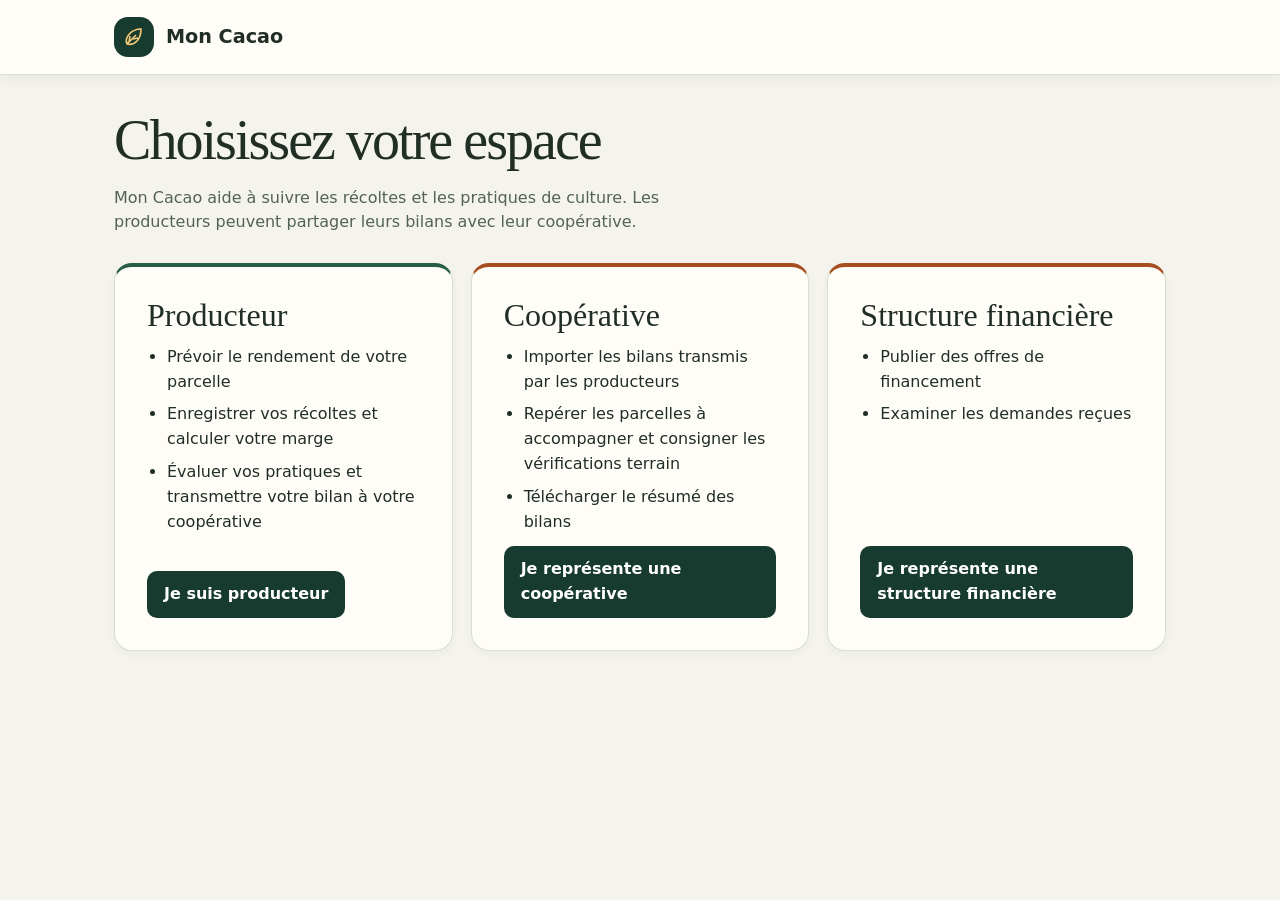
==== commit ff195e2f: "Retirer le message de pied de page" ====
--- a/docs/index.html
+++ b/docs/index.html
@@ -61,7 +61,31 @@
 #financement .share-choice input{width:22px;height:22px;flex:0 0 22px}
 @media(max-width:480px){.producer-choices button{flex:1 1 120px}.producer-page-head .page{font-size:1.55rem}}
 </style>
-</head>
+<style>
+.producer-audio-heading{display:flex;align-items:center;gap:4px;min-width:0}
+.producer-audio-heading>:is(h1,h2){margin:0;min-width:0;overflow-wrap:anywhere}
+.producer-audio-heading:has(h2){margin-block:10px}
+.producer-audio{display:inline-grid;place-items:center;flex:0 0 44px;width:44px;height:44px;padding:0;border:0;border-radius:8px;background:transparent;color:#315741;cursor:pointer}
+.producer-audio svg{width:17px;height:17px;display:block}
+.producer-audio:hover{background:#edf3e9}
+.hero .producer-audio{color:inherit}
+.hero .producer-audio:hover,.hero .producer-audio[aria-pressed=true]{background:#ffffff26}
+.producer-audio-heading[hidden]{display:none!important}
+.producer-audio[aria-pressed=true]{background:#315741;color:white}
+.producer-audio:focus-visible{outline:3px solid #d59732;outline-offset:3px}
+.producer-audio[hidden]{display:none!important}
+.producer-page-head{grid-template-columns:auto minmax(0,1fr)}
+.producer-page-head .producer-audio{margin:0}
+.producer-audio-status:empty{display:none}
+#accueil .hero h1,#prevision .intro h1{display:inline}
+</style><style>
+.producer-return{display:flex;margin:0 0 12px}
+.producer-return-bottom{margin:18px 0 0}
+.producer-return .button,.producer-step-nav .button{min-height:46px;justify-content:center;gap:8px}
+.producer-step-nav{display:flex;justify-content:space-between;flex-wrap:wrap;gap:10px}
+.producer-step-nav .button:not(.secondary){margin-inline-start:auto}
+@media(max-width:480px){.producer-step-nav .button{flex:1 1 115px}}
+</style></head>
 <body>
 <a class="skip" href="#contenu">Aller au contenu</a>
 <header class="top"><div class="wrap"><a class="brand" href="#espaces"><span class="mark" aria-hidden="true"><svg viewBox="0 0 24 24" fill="none" stroke="currentColor" stroke-width="1.6"><path d="M5 19C2 13 9 4 19 4c0 10-6 17-14 15Zm0 0 9-9m-7 7 1-6m3 3 5-1"/></svg></span>Mon Cacao</a><span class="current-space" id="current-space" hidden></span>
@@ -91,9 +115,10 @@
 
 </section>
 <datalist id="known-parcels"></datalist><datalist id="known-seasons"></datalist>
-<section id="depenses" data-page hidden><div class="intro producer-page-head">
+<section id="depenses" data-page hidden>
+<div class="producer-return"><a class="button secondary" href="#accueil"><span aria-hidden="true">←</span> Retour à mon carnet</a></div><div class="intro producer-page-head">
 <span class="producer-icon" aria-hidden="true">🧾</span><h1 class="page">Mes dépenses</h1>
-<p class="producer-hint">Notez le montant, puis la dépense et la parcelle.</p><button type="button" class="button secondary producer-speech" hidden>Écouter</button><p class="muted">Notez ce que vous payez pour votre parcelle, même avant de récolter.</p></div>
+<p class="producer-hint">Notez le montant, puis la dépense et la parcelle.</p><p class="muted">Notez ce que vous payez pour votre parcelle, même avant de récolter.</p></div>
 <div class="panel"><h2>Noter une dépense</h2><form id="expense" autocomplete="off">
 <fieldset class="producer-task"><legend>1. Qu’avez-vous payé ?</legend>
 <div class="producer-choices" aria-label="Exemples de dépenses">
@@ -101,42 +126,53 @@
 <button type="button" data-expense="Transport" aria-pressed="false">🚚 Transport</button>
 <button type="button" data-expense="Produits" aria-pressed="false">📦 Produits</button>
 </div><div class="fields"><label>Ce que vous avez payé <input name="description" required maxlength="80" placeholder="Ex. Désherbage ou transport"></label><label>Montant payé (FCFA) <input name="amount" type="number" min="1" max="1000000000" step="1" inputmode="numeric" required></label></div></fieldset><fieldset class="producer-task"><legend>2. Pour quelle parcelle ?</legend><div class="fields"><label>Parcelle <input name="parcel" list="known-parcels" required maxlength="60" placeholder="Ex. Parcelle Nord"></label><label>Campagne <input name="season" list="known-seasons" required maxlength="30" placeholder="Ex. 2026 à 2027"></label><label>Date <input name="date" type="date" required></label></div></fieldset><div class="actions"><button class="button" type="submit">Enregistrer la dépense</button></div></form><p class="result" id="expense-result" role="status"></p></div>
+
+<div class="producer-return producer-return-bottom"><a class="button secondary" href="#accueil"><span aria-hidden="true">←</span> Retour à mon carnet</a></div>
 </section>
-<section id="recoltes" data-page hidden><div class="intro producer-page-head">
+<section id="recoltes" data-page hidden>
+<div class="producer-return"><a class="button secondary" href="#accueil"><span aria-hidden="true">←</span> Retour à mon carnet</a></div><div class="intro producer-page-head">
 <span class="producer-icon" aria-hidden="true">🧺</span><h1 class="page">Mes récoltes</h1>
-<p class="producer-hint">Choisissez de noter une récolte ou une vente.</p><button type="button" class="button secondary producer-speech" hidden>Écouter</button><p class="muted">Notez les kilos récoltés. Ajoutez la vente quand vous vendez votre cacao.</p></div>
+<p class="producer-hint">Choisissez de noter une récolte ou une vente.</p><p class="muted">Notez les kilos récoltés. Ajoutez la vente quand vous vendez votre cacao.</p></div>
 <div class="producer-choices" id="harvest-choice" hidden>
 <button type="button" aria-controls="harvest-panel" aria-pressed="true">🧺 Noter une récolte</button>
 <button type="button" aria-controls="sale-panel" aria-pressed="false">💰 Noter une vente</button>
 </div>
 <div class="row producer-ledger-entry"><div class="panel" id="harvest-panel"><h2>Noter une récolte</h2><form id="harvest" autocomplete="off"><div class="fields"><label>Parcelle <input name="parcel" list="known-parcels" required maxlength="60" placeholder="Ex. Parcelle Nord"></label><label>Campagne <input name="season" list="known-seasons" required maxlength="30" placeholder="Ex. 2026 à 2027"></label><label>Date <input name="date" type="date" required></label><label>Cacao récolté (kg) <input name="weight" type="number" min="0.01" max="1000000000" step="0.01" inputmode="decimal" required></label><label>Surface de la parcelle (ha) <input name="area" type="number" min="0.01" max="1000000000" step="0.01" inputmode="decimal" required></label></div><div class="actions"><button class="button" type="submit">Enregistrer la récolte</button></div></form><p class="result" id="harvest-result" role="status"></p></div>
-<div class="panel" id="sale-panel"><h2>Noter une vente</h2><form id="sale" autocomplete="off"><div class="fields"><label>Parcelle <input name="parcel" list="known-parcels" required maxlength="60" placeholder="Ex. Parcelle Nord"></label><label>Campagne <input name="season" list="known-seasons" required maxlength="30" placeholder="Ex. 2026 à 2027"></label><label>Date <input name="date" type="date" required></label><label>Cacao vendu (kg) <input name="weight" type="number" min="0.01" max="1000000000" step="0.01" inputmode="decimal" required></label><label>Prix reçu par kg (FCFA) <input name="price" type="number" min="1" max="1000000000" step="1" inputmode="numeric" required></label></div><div class="actions"><button class="button" type="submit">Enregistrer la vente</button></div></form><p class="result" id="sale-result" role="status"></p></div></div></section>
-<section id="bilan" data-page hidden><div class="intro producer-page-head">
+<div class="panel" id="sale-panel"><h2>Noter une vente</h2><form id="sale" autocomplete="off"><div class="fields"><label>Parcelle <input name="parcel" list="known-parcels" required maxlength="60" placeholder="Ex. Parcelle Nord"></label><label>Campagne <input name="season" list="known-seasons" required maxlength="30" placeholder="Ex. 2026 à 2027"></label><label>Date <input name="date" type="date" required></label><label>Cacao vendu (kg) <input name="weight" type="number" min="0.01" max="1000000000" step="0.01" inputmode="decimal" required></label><label>Prix reçu par kg (FCFA) <input name="price" type="number" min="1" max="1000000000" step="1" inputmode="numeric" required></label></div><div class="actions"><button class="button" type="submit">Enregistrer la vente</button></div></form><p class="result" id="sale-result" role="status"></p></div></div>
+<div class="producer-return producer-return-bottom"><a class="button secondary" href="#accueil"><span aria-hidden="true">←</span> Retour à mon carnet</a></div>
+</section>
+<section id="bilan" data-page hidden>
+<div class="producer-return"><a class="button secondary" href="#accueil"><span aria-hidden="true">←</span> Retour à mon carnet</a></div><div class="intro producer-page-head">
 <span class="producer-icon" aria-hidden="true">📒</span><h1 class="page">Mon bilan</h1>
-<p class="producer-hint">Choisissez la parcelle et la campagne pour voir vos chiffres.</p><button type="button" class="button secondary producer-speech" hidden>Écouter</button><p class="muted">Choisissez une parcelle et une campagne pour voir vos ventes, vos dépenses et le cacao qu’il vous reste à vendre.</p></div>
+<p class="producer-hint">Choisissez la parcelle et la campagne pour voir vos chiffres.</p><p class="muted">Choisissez une parcelle et une campagne pour voir vos ventes, vos dépenses et le cacao qu’il vous reste à vendre.</p></div>
 <div class="panel"><label>Parcelle et campagne <select id="ledger-group"></select></label>
 <div class="cards"><div class="card"><span class="producer-icon" aria-hidden="true">💰</span>Argent reçu<strong class="metric" id="ledger-sales"></strong></div><div class="card"><span class="producer-icon" aria-hidden="true">🧾</span>Total dépensé<strong class="metric" id="ledger-costs"></strong></div><div class="card"><span class="producer-icon" aria-hidden="true">👛</span>Reste après dépenses<strong class="metric" id="ledger-balance"></strong></div><div class="card"><span class="producer-icon" aria-hidden="true">🧺</span>Cacao récolté<strong class="metric" id="ledger-harvest"></strong></div><div class="card"><span class="producer-icon" aria-hidden="true">🤝</span>Cacao vendu<strong class="metric" id="ledger-sold"></strong></div><div class="card"><span class="producer-icon" aria-hidden="true">📦</span>Cacao à vendre<strong class="metric" id="ledger-stock"></strong></div></div>
 <h2>Relevés enregistrés</h2><p class="muted">Les anciens relevés sont indiqués dans la liste. Pour chaque parcelle et campagne, le dernier ancien relevé réel sert de point de départ. Il reprend la vente estimée et les dépenses saisies à l’époque.</p>
 <div class="table-wrap"><table><thead><tr><th>Date</th><th>Relevé</th><th>Quantité</th><th>Montant</th></tr></thead><tbody id="ledger-rows"></tbody></table></div>
-<div class="actions"><button class="button secondary" id="export" type="button">Télécharger le bilan (CSV)</button></div></div></section>
+<div class="actions"><button class="button secondary" id="export" type="button">Télécharger le bilan (CSV)</button></div></div>
+<div class="producer-return producer-return-bottom"><a class="button secondary" href="#accueil"><span aria-hidden="true">←</span> Retour à mon carnet</a></div>
+</section>
 <section id="durabilite" data-page hidden>
+<div class="producer-return"><a class="button secondary" href="#accueil"><span aria-hidden="true">←</span> Retour à mon carnet</a></div>
 <div class="intro producer-page-head">
 <span class="producer-icon" aria-hidden="true">🌳</span><h1 class="page">Les pratiques de ma parcelle</h1>
-<p class="producer-hint">Répondez aux questions, une par une, pour voir vos conseils.</p><button type="button" class="button secondary producer-speech" hidden>Écouter</button><p class="muted">Faites le point sur vos pratiques. La note sur 100 sert à choisir les actions à améliorer. Elle est calculée par Mon Cacao à partir de vos réponses.</p></div>
+<p class="producer-hint">Répondez aux questions, une par une, pour voir vos conseils.</p><p class="muted">Faites le point sur vos pratiques. La note sur 100 sert à choisir les actions à améliorer. Elle est calculée par Mon Cacao à partir de vos réponses.</p></div>
 <div class="panel"><form id="eco"><fieldset><legend>Questions sur votre parcelle</legend><div class="eco-guide" hidden>
 <p id="eco-progress" role="status"></p>
-<div class="producer-choices"><button type="button" id="eco-prev">Retour</button><button type="button" id="eco-next">Continuer</button></div>
-</div><div class="fields score-fields"><label for="indicator-0"><span class="producer-icon" aria-hidden="true">🌳</span>Arbres d’ombre<small>Des arbres donnent-ils de l’ombre aux cacaoyers dans les différentes zones de la parcelle ?</small><select id="indicator-0" name="indicator-0" required><option value="">Choisissez votre réponse</option><option value="0">Non</option><option value="1">En partie</option><option value="2">Oui</option><option value="na">Ne s’applique pas</option></select></label><label for="indicator-1"><span class="producer-icon" aria-hidden="true">🍂</span>Sol couvert<small>Gardez-vous le sol couvert par des plantes ou des matières végétales pour limiter l’érosion ?</small><select id="indicator-1" name="indicator-1" required><option value="">Choisissez votre réponse</option><option value="0">Non</option><option value="1">En partie</option><option value="2">Oui</option><option value="na">Ne s’applique pas</option></select></label><label for="indicator-2"><span class="producer-icon" aria-hidden="true">🌱</span>Engrais et compost<small>Ajustez-vous les apports d’engrais ou de compost aux besoins du sol et des cacaoyers ?</small><select id="indicator-2" name="indicator-2" required><option value="">Choisissez votre réponse</option><option value="0">Non</option><option value="1">En partie</option><option value="2">Oui</option><option value="na">Ne s’applique pas</option></select></label><label for="indicator-3"><span class="producer-icon" aria-hidden="true">🔍</span>Maladies et ravageurs<small>Surveillez-vous la parcelle pour repérer les maladies et les ravageurs avant de décider d’un traitement ?</small><select id="indicator-3" name="indicator-3" required><option value="">Choisissez votre réponse</option><option value="0">Non</option><option value="1">En partie</option><option value="2">Oui</option><option value="na">Ne s’applique pas</option></select></label><label for="indicator-4"><span class="producer-icon" aria-hidden="true">🧤</span>Entretien des cacaoyers<small>Entretenez-vous les cacaoyers et retirez-vous les branches malades ?</small><select id="indicator-4" name="indicator-4" required><option value="">Choisissez votre réponse</option><option value="0">Non</option><option value="1">En partie</option><option value="2">Oui</option><option value="na">Ne s’applique pas</option></select></label><label for="indicator-5"><span class="producer-icon" aria-hidden="true">💧</span>Protection de l’eau<small>Si un cours d’eau borde la parcelle, gardez-vous une bande de végétation le long de l’eau ?</small><select id="indicator-5" name="indicator-5" required><option value="">Choisissez votre réponse</option><option value="0">Non</option><option value="1">En partie</option><option value="2">Oui</option><option value="na">Ne s’applique pas</option></select></label><label for="indicator-6"><span class="producer-icon" aria-hidden="true">🌿</span>Déchets de la parcelle<small>Triez-vous et rassemblez-vous les déchets pour les remettre à un point de collecte adapté ?</small><select id="indicator-6" name="indicator-6" required><option value="">Choisissez votre réponse</option><option value="0">Non</option><option value="1">En partie</option><option value="2">Oui</option><option value="na">Ne s’applique pas</option></select></label><label for="indicator-7"><span class="producer-icon" aria-hidden="true">🗺️</span>Variété des plantes<small>Gardez-vous plusieurs sortes d’arbres ou de plantes sur la parcelle ?</small><select id="indicator-7" name="indicator-7" required><option value="">Choisissez votre réponse</option><option value="0">Non</option><option value="1">En partie</option><option value="2">Oui</option><option value="na">Ne s’applique pas</option></select></label><label for="indicator-8"><span class="producer-icon" aria-hidden="true">🌳</span>Forêts et zones naturelles<small>Prenez-vous des mesures pour éviter de défricher les zones naturelles lors des travaux ou de l’agrandissement de la parcelle ?</small><select id="indicator-8" name="indicator-8" required><option value="">Choisissez votre réponse</option><option value="0">Non</option><option value="1">En partie</option><option value="2">Oui</option><option value="na">Ne s’applique pas</option></select></label><label for="indicator-9"><span class="producer-icon" aria-hidden="true">🍂</span>Démarche de certification<small>Avez-vous engagé des démarches de certification des pratiques avec votre coopérative ou un organisme ?</small><select id="indicator-9" name="indicator-9" required><option value="">Choisissez votre réponse</option><option value="0">Non</option><option value="1">En partie</option><option value="2">Oui</option><option value="na">Ne s’applique pas</option></select></label></div></fieldset><div class="actions"><button class="button" type="submit">Calculer mon score</button></div></form><div class="result" id="eco-result" role="status"></div><details style="margin-top:16px"><summary>Références du questionnaire</summary><p>Les questions reprennent des thèmes du cacao durable. La certification suit une procédure distincte.</p><ul><li><a href="https://knowledge.rainforest-alliance.org/docs/rainforest-alliance-sustainable-agriculture-standard-farm-requirements/">Rainforest Alliance, exigences pour les exploitations agricoles</a></li><li><a href="https://www.iso.org/standard/64766.html">ISO 34101-2, cacao durable et traçable</a></li></ul></details></div><div class="panel" style="margin-top:16px"><h2>Transmettre mon bilan à ma coopérative</h2><p class="muted">Après le calcul, téléchargez votre bilan et envoyez-le à votre coopérative. Pour transmettre un bilan, passez à vos données.</p><form id="eco-share"><div class="fields"><label>Code de la coopérative <input name="coop" required maxlength="24" placeholder="Ex. COOP-NAWA"></label><label>Code producteur <input name="producer" required maxlength="32"></label><label>Code ou nom de la parcelle <input name="parcel" required maxlength="60"></label></div><p><label class="share-choice"><input type="checkbox" name="actual"> Ajouter les récoltes réelles enregistrées sous ce nom de parcelle</label></p>
+</div><div class="fields score-fields"><label for="indicator-0"><span class="producer-icon" aria-hidden="true">🌳</span>Arbres d’ombre<small>Des arbres donnent-ils de l’ombre aux cacaoyers dans les différentes zones de la parcelle ?</small><select id="indicator-0" name="indicator-0" required><option value="">Choisissez votre réponse</option><option value="0">Non</option><option value="1">En partie</option><option value="2">Oui</option><option value="na">Ne s’applique pas</option></select></label><label for="indicator-1"><span class="producer-icon" aria-hidden="true">🍂</span>Sol couvert<small>Gardez-vous le sol couvert par des plantes ou des matières végétales pour limiter l’érosion ?</small><select id="indicator-1" name="indicator-1" required><option value="">Choisissez votre réponse</option><option value="0">Non</option><option value="1">En partie</option><option value="2">Oui</option><option value="na">Ne s’applique pas</option></select></label><label for="indicator-2"><span class="producer-icon" aria-hidden="true">🌱</span>Engrais et compost<small>Ajustez-vous les apports d’engrais ou de compost aux besoins du sol et des cacaoyers ?</small><select id="indicator-2" name="indicator-2" required><option value="">Choisissez votre réponse</option><option value="0">Non</option><option value="1">En partie</option><option value="2">Oui</option><option value="na">Ne s’applique pas</option></select></label><label for="indicator-3"><span class="producer-icon" aria-hidden="true">🔍</span>Maladies et ravageurs<small>Surveillez-vous la parcelle pour repérer les maladies et les ravageurs avant de décider d’un traitement ?</small><select id="indicator-3" name="indicator-3" required><option value="">Choisissez votre réponse</option><option value="0">Non</option><option value="1">En partie</option><option value="2">Oui</option><option value="na">Ne s’applique pas</option></select></label><label for="indicator-4"><span class="producer-icon" aria-hidden="true">🧤</span>Entretien des cacaoyers<small>Entretenez-vous les cacaoyers et retirez-vous les branches malades ?</small><select id="indicator-4" name="indicator-4" required><option value="">Choisissez votre réponse</option><option value="0">Non</option><option value="1">En partie</option><option value="2">Oui</option><option value="na">Ne s’applique pas</option></select></label><label for="indicator-5"><span class="producer-icon" aria-hidden="true">💧</span>Protection de l’eau<small>Si un cours d’eau borde la parcelle, gardez-vous une bande de végétation le long de l’eau ?</small><select id="indicator-5" name="indicator-5" required><option value="">Choisissez votre réponse</option><option value="0">Non</option><option value="1">En partie</option><option value="2">Oui</option><option value="na">Ne s’applique pas</option></select></label><label for="indicator-6"><span class="producer-icon" aria-hidden="true">🌿</span>Déchets de la parcelle<small>Triez-vous et rassemblez-vous les déchets pour les remettre à un point de collecte adapté ?</small><select id="indicator-6" name="indicator-6" required><option value="">Choisissez votre réponse</option><option value="0">Non</option><option value="1">En partie</option><option value="2">Oui</option><option value="na">Ne s’applique pas</option></select></label><label for="indicator-7"><span class="producer-icon" aria-hidden="true">🗺️</span>Variété des plantes<small>Gardez-vous plusieurs sortes d’arbres ou de plantes sur la parcelle ?</small><select id="indicator-7" name="indicator-7" required><option value="">Choisissez votre réponse</option><option value="0">Non</option><option value="1">En partie</option><option value="2">Oui</option><option value="na">Ne s’applique pas</option></select></label><label for="indicator-8"><span class="producer-icon" aria-hidden="true">🌳</span>Forêts et zones naturelles<small>Prenez-vous des mesures pour éviter de défricher les zones naturelles lors des travaux ou de l’agrandissement de la parcelle ?</small><select id="indicator-8" name="indicator-8" required><option value="">Choisissez votre réponse</option><option value="0">Non</option><option value="1">En partie</option><option value="2">Oui</option><option value="na">Ne s’applique pas</option></select></label><label for="indicator-9"><span class="producer-icon" aria-hidden="true">🍂</span>Démarche de certification<small>Avez-vous engagé des démarches de certification des pratiques avec votre coopérative ou un organisme ?</small><select id="indicator-9" name="indicator-9" required><option value="">Choisissez votre réponse</option><option value="0">Non</option><option value="1">En partie</option><option value="2">Oui</option><option value="na">Ne s’applique pas</option></select></label></div></fieldset><div class="actions producer-step-nav"><button class="button secondary" type="button" id="eco-prev" hidden><span aria-hidden="true">←</span> Retour</button><button class="button" type="button" id="eco-next" hidden>Continuer <span aria-hidden="true">→</span></button><button class="button" type="submit">Calculer mon score</button></div></form><div class="result" id="eco-result" role="status"></div><details style="margin-top:16px"><summary>Références du questionnaire</summary><p>Les questions reprennent des thèmes du cacao durable. La certification suit une procédure distincte.</p><ul><li><a href="https://knowledge.rainforest-alliance.org/docs/rainforest-alliance-sustainable-agriculture-standard-farm-requirements/">Rainforest Alliance, exigences pour les exploitations agricoles</a></li><li><a href="https://www.iso.org/standard/64766.html">ISO 34101-2, cacao durable et traçable</a></li></ul></details></div><div class="panel" style="margin-top:16px"><h2>Transmettre mon bilan à ma coopérative</h2><p class="muted">Après le calcul, téléchargez votre bilan et envoyez-le à votre coopérative. Pour transmettre un bilan, passez à vos données.</p><form id="eco-share"><div class="fields"><label>Code de la coopérative <input name="coop" required maxlength="24" placeholder="Ex. COOP-NAWA"></label><label>Code producteur <input name="producer" required maxlength="32"></label><label>Code ou nom de la parcelle <input name="parcel" required maxlength="60"></label></div><p><label class="share-choice"><input type="checkbox" name="actual"> Ajouter les récoltes réelles enregistrées sous ce nom de parcelle</label></p>
 <div id="share-forecast" hidden><p><label class="share-choice"><input type="checkbox" name="forecast"> Ajouter la dernière prévision et ses conseils. Je confirme qu’elle concerne cette parcelle.</label></p><label>Campagne de la prévision <input name="forecastSeason" maxlength="30" placeholder="Ex. 2026 à 2027"></label></div>
 <div class="actions"><button class="button" id="eco-download" type="submit" disabled>Télécharger le bilan</button></div></form><p class="muted" id="eco-share-status" role="status"></p></div>
+
+<div class="producer-return producer-return-bottom"><a class="button secondary" href="#accueil"><span aria-hidden="true">←</span> Retour à mon carnet</a></div>
 </section>
 <section id="prevision" data-page hidden>
+<div class="producer-return"><a class="button secondary" href="#accueil"><span aria-hidden="true">←</span> Retour à mon carnet</a></div>
 <div class="intro"><h1 class="page">Préparer ma récolte</h1></div>
 <div class="panel"><form id="forecast">
 <div class="forecast-guide" id="forecast-guide" hidden>
   <p id="forecast-progress" role="status"></p>
   <progress id="forecast-bar" max="4" value="1" aria-label="Avancement de la prévision"></progress>
-  <button type="button" class="button secondary forecast-listen" id="forecast-listen" hidden>Écouter</button>
+  
 </div><fieldset><legend>🌱 Ma parcelle</legend><div class="fields">
 <label>Quelle est la taille de votre parcelle (ha) ? <input name="area" type="number" inputmode="decimal" min="0.01" max="100000" step="0.01" required></label>
 <label>Âge des cacaoyers (en années) <input name="age" type="number" inputmode="decimal" min="1" max="30" step="any" required></label>
@@ -157,9 +193,9 @@
 <label>Prix de vente envisagé (FCFA/kg)<input type="number" name="salePrice" min="0" max="1000000000" step="any" inputmode="decimal"></label>
 <label>Écart de récolte à tester (%)<input type="number" name="variation" min="0" max="100" step="any" inputmode="decimal" placeholder="Ex. 10"></label>
 </div><p class="muted">Facultatif. Le prix sert à estimer les ventes si tout le cacao est vendu. La variation sert à tester un scénario plus bas et un scénario plus haut.</p></fieldset><p class="muted">Estimation calculée à partir de données de simulation.</p>
-<div class="actions forecast-controls">
-  <button class="button secondary" type="button" id="forecast-back" hidden>Retour</button>
-  <button class="button" type="button" id="forecast-next" hidden>Continuer</button>
+<div class="actions forecast-controls producer-step-nav">
+  <button class="button secondary" type="button" id="forecast-back" hidden><span aria-hidden="true">←</span> Retour</button>
+  <button class="button" type="button" id="forecast-next" hidden>Continuer <span aria-hidden="true">→</span></button>
   <button class="button" type="submit">Voir ma récolte estimée</button>
 </div></form><div class="result" id="forecast-result" role="status" tabindex="-1"></div>
 <section id="forecast-compare" hidden aria-labelledby="forecast-compare-title">
@@ -168,8 +204,10 @@
 </section>
 <div class="actions" id="forecast-result-actions" hidden>
   <button class="button" type="button" id="forecast-retry">Essayer un autre scénario</button>
-  <button class="button secondary forecast-listen" type="button" id="forecast-listen-result" hidden>Écouter le résultat</button>
+  
 </div></div>
+
+<div class="producer-return producer-return-bottom"><a class="button secondary" href="#accueil"><span aria-hidden="true">←</span> Retour à mon carnet</a></div>
 </section>
 <section id="cooperative" data-page hidden>
 <div class="intro"><h1 class="page">Tableau de bord coopérative</h1><p id="coop-example-label" class="muted" hidden>Exemple fictif avec 300 producteurs.</p></div><div class="cards home-actions"><button class="card home-action" type="button" data-jump="coop-production-title"><strong>Voir la production</strong><small>Comparer les récoltes et les prévisions.</small></button><button class="card home-action" type="button" data-action="visit" aria-describedby="coop-visit-rule"><strong>Parcelles à visiter</strong><span class="metric" id="coop-visit">0</span></button><button class="card home-action" type="button" data-jump="coop-actions-title"><strong>Suivre l’aide aux producteurs</strong><small>Voir les actions à prévoir, programmées et terminées.</small></button><button class="card home-action" type="button" data-jump="coop-receive-title"><strong>Recevoir les bilans</strong><small>Ajouter les fichiers envoyés par les membres.</small></button><button class="card home-action" type="button" data-jump="coop-summary-title"><strong>Voir et télécharger le résumé</strong><small>Consulter les chiffres et télécharger le fichier CSV.</small></button></div>
@@ -196,9 +234,10 @@
 <p class="muted">Les scores reposent sur les pratiques déclarées. La vérification terrain peut être consignée pour chaque bilan. Le score est indicatif.</p></div>
 </section>
 <section id="financement" data-page hidden>
+<div class="producer-return"><a class="button secondary" href="#accueil"><span aria-hidden="true">←</span> Retour à mon carnet</a></div>
 <div class="intro producer-page-head">
 <span class="producer-icon" aria-hidden="true">🤝</span><h1 class="page">Financer ma parcelle</h1>
-<p class="producer-hint">Choisissez une offre, vérifiez les données et suivez votre demande.</p><button type="button" class="button secondary producer-speech" hidden>Écouter</button><p class="muted">Démonstration. Utilisez des données fictives. Les offres et demandes restent dans ce navigateur et le parcours ne réalise aucun envoi externe.</p></div>
+<p class="producer-hint">Choisissez une offre, vérifiez les données et suivez votre demande.</p><p class="muted">Démonstration. Utilisez des données fictives. Les offres et demandes restent dans ce navigateur et le parcours ne réalise aucun envoi externe.</p></div>
 <h2>1. Choisir une offre</h2><div id="fin-offers" class="cards home-actions"></div>
 <form id="fin-request" class="panel" hidden><h2>2. Choisir les informations à partager</h2><p id="fin-selection"></p>
 <fieldset><legend>Dossier de démonstration</legend>
@@ -208,6 +247,8 @@
 </fieldset><div id="fin-preview"></div><p><label class="share-choice"><input type="checkbox" name="consent" required> J’accepte de partager les informations cochées avec la structure de démonstration.</label></p>
 <button class="button" type="submit">Envoyer ma demande</button></form>
 <p id="fin-producer-status" role="status"></p><div class="panel"><h2>3. Voir mes demandes</h2><div id="fin-mine"></div></div>
+
+<div class="producer-return producer-return-bottom"><a class="button secondary" href="#accueil"><span aria-hidden="true">←</span> Retour à mon carnet</a></div>
 </section>
 <section id="finance" data-page hidden>
 <div class="intro"><h1 class="page">Espace structure financière</h1><p class="muted">Démonstration. Utilisez des données fictives. Les offres et demandes restent dans ce navigateur et le parcours ne réalise aucun envoi externe.</p></div>
@@ -217,7 +258,7 @@
 </section>
 <p class="notice" id="notice" role="status"></p>
 </main>
-<footer class="foot"><div class="wrap">Vos relevés et bilans restent dans ce navigateur. Téléchargez vos fichiers pour les conserver ou les partager.</div></footer>
+
 <!-- Export du pipeline model_productivite_xgb.pkl (SHA-256 10d48fa23b05da63acea8133f1163ef73841b017e1346e4d395c758ffe6bc68f). -->
 <script type="application/json" id="yield-model">{"base":0.6765396,"mean":[398126.5039393658,15.918437863722868],"scale":[117040.0177577007,8.461553112870417],"fields":[["region","Région",["Grand-Ponts","Indenie-Djuablin","La Me","San-Pedro","Yamoussoukro"]],["rain","Pluviométrie",["Faible","Moyenne","Élevée"]],["sex","Sexe du producteur",["Feminin","Masculin"]],["school","Niveau scolaire",["Non renseigné","Primaire","Secondaire","Supérieur"]],["literacy","Lecture et écriture",["non","oui, lire et écrire","oui, lire seulement"]],["fertilizer","Engrais chimique",["Non","Oui"]],["shade","Agroforesterie",["Non","Oui"]],["compost","Fumier ou compost",["Non","Oui"]],["herbicide","Herbicide",["Non","Oui"]],["insecticide","Insecticide",["Non","Oui"]],["fungicide","Fongicide",["Non","Oui"]],["disease","Maladie observée",["Non","Oui","Un peu"]]],"trees":[[[1,3,5,7,9,11,13,15,17,19,21,23,25,27,-1,29,31,33,35,37,39,41,43,45,47,49,51,53,55,-1,-1,57,59,61,63,65,67,69,71,73,75,77,79,-1,-1,81,83,85,87,89,-1,91,93,95,97,-1,99,-1,-1,-1,-1,-1,-1,-1,-1,-1,-1,-1,-1,-1,-1,-1,-1,-1,-1,-1,-1,-1,-1,-1,-1,-1,-1,-1,-1,-1,-1,-1,-1,-1,-1,-1,-1,-1,-1,-1,-1,-1,-1,-1,-1],[2,4,6,8,10,12,14,16,18,20,22,24,26,28,-1,30,32,34,36,38,40,42,44,46,48,50,52,54,56,-1,-1,58,60,62,64,66,68,70,72,74,76,78,80,-1,-1,82,84,86,88,90,-1,92,94,96,98,-1,100,-1,-1,-1,-1,-1,-1,-1,-1,-1,-1,-1,-1,-1,-1,-1,-1,-1,-1,-1,-1,-1,-1,-1,-1,-1,-1,-1,-1,-1,-1,-1,-1,-1,-1,-1,-1,-1,-1,-1,-1,-1,-1,-1,-1],[7,32,32,19,19,19,19,21,21,21,21,21,31,21,0,23,8,8,23,8,8,8,0,23,23,21,21,29,13,0,0,23,1,25,31,31,1,29,0,1,16,0,5,0,0,31,18,0,13,17,0,0,16,6,13,0,0,0,0,0,0,0,0,0,0,0,0,0,0,0,0,0,0,0,0,0,0,0,0,0,0,0,0,0,0,0,0,0,0,0,0,0,0,0,0,0,0,0,0,0,0],[1,1,1,1,1,1,1,1,1,1,1,1,1,1,-0.04105678200721741,1,1,1,1,1,1,1,1.680008888244629,1,1,1,1,1,1,0.03892727196216583,0.027847474440932274,1,-0.41320666670799255,1,1,1,0.04972361773252487,1,0.48612847924232483,0.7582287192344666,1,1.0392825603485107,1,-0.027215806767344475,-0.005922496318817139,1,1,-0.23311161994934082,1,1,-0.030205344781279564,-1.0863864421844482,1,1,1,-0.029622254893183708,-0.2902235686779022,0.030762914568185806,0.02069837786257267,0.024525148794054985,0.008014149032533169,0.023605361580848694,0.014124876819550991,0.0031142986845225096,0.012619176879525185,-0.0043050190433859825,0.007672502193599939,-0.0025208534207195044,-0.014621120877563953,0.019358903169631958,0.00875804852694273,-0.0036840219981968403,0.011355792172253132,-0.0028630283195525408,0.01159452460706234,-0.013835261575877666,-0.0029077590443193913,-0.009645084850490093,-0.0011419077636674047,-0.01796926185488701,-0.009623736143112183,0.01224526483565569,0.02081231027841568,0.005668797995895147,-0.0054253083653748035,-0.009107480756938457,0.005095329135656357,-0.01621050201356411,-0.004765938967466354,-0.021199729293584824,-0.00948936678469181,0.0064088935032486916,-0.009946499951183796,-0.013433138839900494,-0.024517713114619255,-0.005066889803856611,-0.02058112993836403,-0.02007683739066124,-0.007679834496229887,-0.005368419457226992,-0.01735142432153225]],[[1,3,5,7,9,11,13,15,17,19,21,23,25,27,29,31,33,35,37,39,41,43,45,47,49,51,53,55,57,59,-1,-1,61,63,65,67,69,71,73,75,77,79,81,83,85,-1,-1,87,89,91,93,95,97,99,101,103,-1,105,107,-1,109,-1,-1,-1,-1,-1,-1,-1,-1,-1,-1,-1,-1,-1,-1,-1,-1,-1,-1,-1,-1,-1,-1,-1,-1,-1,-1,-1,-1,-1,-1,-1,-1,-1,-1,-1,-1,-1,-1,-1,-1,-1,-1,-1,-1,-1,-1,-1,-1,-1,-1],[2,4,6,8,10,12,14,16,18,20,22,24,26,28,30,32,34,36,38,40,42,44,46,48,50,52,54,56,58,60,-1,-1,62,64,66,68,70,72,74,76,78,80,82,84,86,-1,-1,88,90,92,94,96,98,100,102,104,-1,106,108,-1,110,-1,-1,-1,-1,-1,-1,-1,-1,-1,-1,-1,-1,-1,-1,-1,-1,-1,-1,-1,-1,-1,-1,-1,-1,-1,-1,-1,-1,-1,-1,-1,-1,-1,-1,-1,-1,-1,-1,-1,-1,-1,-1,-1,-1,-1,-1,-1,-1,-1,-1],[7,32,32,19,19,19,19,21,21,21,21,21,31,21,21,23,23,8,31,1,8,8,0,23,23,21,21,15,18,0,0,0,8,1,8,25,0,8,5,8,8,1,16,4,25,0,0,1,18,1,13,23,0,23,16,23,0,23,14,0,1,0,0,0,0,0,0,0,0,0,0,0,0,0,0,0,0,0,0,0,0,0,0,0,0,0,0,0,0,0,0,0,0,0,0,0,0,0,0,0,0,0,0,0,0,0,0,0,0,0,0],[1,1,1,1,1,1,1,1,1,1,1,1,1,1,1,1,1,1,1,1.3147052526474,1,1,1.680008888244629,1,1,1,1,1,1,-1.4271413087844849,-0.04152924194931984,0.03512949123978615,1,-0.46145787835121155,1,1,0.9053710103034973,1,1,1,1,0.7582287192344666,1,1,1,-0.02455092780292034,-0.005626371596008539,1.3929061889648438,1,-1.4167741537094116,1,1,1.4119420051574707,1,1,1,-0.021095113828778267,1,1,-0.01233261451125145,1.6361122131347656,0.02780175767838955,0.019390622153878212,0.02973419800400734,0.01931372843682766,0.01869753561913967,0.00749743590131402,0.021343182772397995,0.01278301328420639,0.009909788146615028,-0.0005280393525026739,-0.0020366099197417498,-0.012927568517625332,-0.0010406662477180362,0.012698011472821236,0.014581017196178436,0.0050800093449652195,-0.00014318972534965724,-0.0057795243337750435,-0.002590357093140483,0.010628312826156616,-0.01253820676356554,-0.002649292116984725,-0.004426920786499977,-0.013324580155313015,-0.009768886491656303,-0.017264792695641518,0.01619621179997921,0.004165587946772575,0.005135261919349432,-0.004943056497722864,-0.01191607117652893,0.0024592147674411535,-0.01472453773021698,-0.004348920192569494,-0.010757080279290676,-0.020982256159186363,-0.027775917202234268,-0.008009390905499458,0.0022894663270562887,-0.011303219012916088,-0.012173781171441078,-0.02247457019984722,-0.0036431849002838135,-0.014958838000893593,-0.004575115628540516,-0.03164135292172432,-0.017536193132400513,-0.0028031112160533667,-0.031244544312357903,-0.008366517722606659]],[[1,3,5,7,9,11,13,15,17,19,21,23,25,27,29,31,33,35,37,39,41,43,45,47,49,51,53,55,57,59,-1,-1,61,63,65,67,69,71,73,75,77,79,81,83,85,-1,87,89,91,93,95,97,-1,99,101,103,105,107,109,111,-1,-1,-1,-1,-1,-1,-1,-1,-1,-1,-1,-1,-1,-1,-1,-1,-1,-1,-1,-1,-1,-1,-1,-1,-1,-1,-1,-1,-1,-1,-1,-1,-1,-1,-1,-1,-1,-1,-1,-1,-1,-1,-1,-1,-1,-1,-1,-1,-1,-1,-1,-1,-1],[2,4,6,8,10,12,14,16,18,20,22,24,26,28,30,32,34,36,38,40,42,44,46,48,50,52,54,56,58,60,-1,-1,62,64,66,68,70,72,74,76,78,80,82,84,86,-1,88,90,92,94,96,98,-1,100,102,104,106,108,110,112,-1,-1,-1,-1,-1,-1,-1,-1,-1,-1,-1,-1,-1,-1,-1,-1,-1,-1,-1,-1,-1,-1,-1,-1,-1,-1,-1,-1,-1,-1,-1,-1,-1,-1,-1,-1,-1,-1,-1,-1,-1,-1,-1,-1,-1,-1,-1,-1,-1,-1,-1,-1,-1],[7,32,32,19,19,19,19,21,21,21,21,21,31,21,21,23,31,8,23,1,8,8,0,23,0,21,21,15,18,13,0,0,8,8,1,2,31,31,1,8,8,1,16,17,5,0,0,31,18,0,23,4,0,0,0,23,16,23,14,12,0,0,0,0,0,0,0,0,0,0,0,0,0,0,0,0,0,0,0,0,0,0,0,0,0,0,0,0,0,0,0,0,0,0,0,0,0,0,0,0,0,0,0,0,0,0,0,0,0,0,0,0,0],[1,1,1,1,1,1,1,1,1,1,1,1,1,1,1,1,1,1,1,1.3147052526474,1,1,1.5921881198883057,1,-0.4033905565738678,1,1,1,1,1,-0.03754935786128044,0.03170222416520119,1,1,-0.46145787835121155,1,1,1,0.04972361773252487,1,1,0.7582287192344666,1,1,1,-0.02272670529782772,1.6646010875701904,1,1,-1.2961161136627197,1,1,-0.024718206375837326,-0.32314828038215637,1.2927625179290771,1,1,1,1,1,-0.013151153922080994,0.025132790207862854,0.01757274940609932,0.01648102141916752,0.0029664128087460995,0.028049541637301445,0.017314713448286057,0.01810290850698948,0.00882942508906126,0.0020857667550444603,0.010665149427950382,-0.003234298201277852,0.006816026754677296,-0.0021451700013130903,-0.012835375964641571,0.013174990192055702,0.004598747473210096,-0.0001324519544141367,-0.005346061196178198,-0.002343656262382865,0.009742623195052147,-0.011362751014530659,-0.0024137981235980988,-0.007434858474880457,0.0027813315391540527,-0.015030558221042156,-0.00755208870396018,-0.002592333359643817,-0.016498351469635963,0.009804988279938698,0.017447900027036667,0.004651945549994707,-0.004503672011196613,0.001916309236548841,-0.013803004287183285,0.002538461936637759,-0.007334423251450062,-0.011043822392821312,-0.021796612069010735,0.0022443013731390238,-0.010377267375588417,-0.016266709193587303,-0.006643768399953842,-0.0033092244993895292,-0.013569801114499569,-0.020567167550325394,-0.005802867002785206,-0.004346359055489302,-0.028828788548707962,-0.016001779586076736,-0.002662956714630127,-0.03270747512578964,-0.01834023930132389]],[[1,3,5,7,9,11,13,15,17,19,21,23,25,27,29,31,33,35,37,39,41,43,45,47,49,51,53,55,57,-1,59,61,63,65,67,69,71,73,75,77,79,81,83,85,87,-1,-1,89,91,93,95,97,99,101,103,105,107,109,111,-1,-1,-1,-1,-1,-1,-1,-1,-1,-1,-1,-1,-1,-1,-1,-1,-1,-1,-1,-1,-1,-1,-1,-1,-1,-1,-1,-1,-1,-1,-1,-1,-1,-1,-1,-1,-1,-1,-1,-1,-1,-1,-1,-1,-1,-1,-1,-1,-1,-1,-1,-1,-1,-1],[2,4,6,8,10,12,14,16,18,20,22,24,26,28,30,32,34,36,38,40,42,44,46,48,50,52,54,56,58,-1,60,62,64,66,68,70,72,74,76,78,80,82,84,86,88,-1,-1,90,92,94,96,98,100,102,104,106,108,110,112,-1,-1,-1,-1,-1,-1,-1,-1,-1,-1,-1,-1,-1,-1,-1,-1,-1,-1,-1,-1,-1,-1,-1,-1,-1,-1,-1,-1,-1,-1,-1,-1,-1,-1,-1,-1,-1,-1,-1,-1,-1,-1,-1,-1,-1,-1,-1,-1,-1,-1,-1,-1,-1,-1],[7,32,32,19,19,19,19,21,21,21,21,21,31,21,1,23,23,8,23,1,8,8,0,23,6,21,21,29,13,0,0,0,1,1,31,25,23,31,8,8,8,1,1,4,0,0,0,4,0,23,0,17,0,23,16,6,13,1,0,0,0,0,0,0,0,0,0,0,0,0,0,0,0,0,0,0,0,0,0,0,0,0,0,0,0,0,0,0,0,0,0,0,0,0,0,0,0,0,0,0,0,0,0,0,0,0,0,0,0,0,0,0,0],[1,1,1,1,1,1,1,1,1,1,1,1,1,1,-1.5390914678573608,1,1,1,1,1.3147052526474,1,1,1.680008888244629,1,1,1,1,1,1,-0.012105941772460938,-1.4271413087844849,-1.6002057790756226,-1.6202609539031982,-0.46145787835121155,1,1,1,1,1,1,1,0.7582287192344666,0.36007362604141235,1,-0.8435648679733276,-0.020031506195664406,-0.004520136397331953,1,-0.13412941992282867,1,-1.2961161136627197,1,1.4119420051574707,1,1,1,1,0.5662475228309631,-0.7964872717857361,-0.01675049401819706,-0.032256823033094406,0.01204089354723692,0.02915024571120739,0.00523701636120677,0.02082902379333973,0.02486475743353367,0.0160503089427948,0.0049011898227036,0.01525542140007019,0.017717493698000908,0.010127060115337372,0.012088260613381863,0.003248694119974971,-0.0029262672178447247,0.006161687429994345,0.0001463749067625031,-0.010933740995824337,0.011904542334377766,0.004163077566772699,-0.00012251884618308395,-0.00494510680437088,-0.00212045107036829,0.00893073808401823,-0.0030482716392725706,-0.011382599361240864,-0.0034425847698003054,-0.011663827113807201,-0.01662890426814556,-0.008946469984948635,0.013649086467921734,0.0042990343645215034,0.005653205793350935,-0.00236633257009089,0.0015723869437351823,-0.007388546597212553,0.0017885565757751465,-0.016457635909318924,-0.0162718053907156,-0.006241831462830305,-0.022745225578546524,-0.006373010575771332,0.0023192442022264004,-0.009633922018110752,-0.009808202274143696,-0.01924612931907177,-0.0032935303170233965,-0.016431568190455437,-0.01560191996395588,-0.005503604654222727,-0.024318337440490723,-0.008245962671935558,-0.0012637764448300004,-0.011860312893986702]],[[1,3,5,7,9,11,13,15,17,19,21,23,25,27,29,31,33,35,37,39,41,43,45,47,49,51,53,55,57,59,-1,61,63,65,67,69,71,73,-1,75,77,79,81,83,85,87,89,91,93,95,97,99,-1,101,103,-1,105,107,109,111,-1,-1,-1,-1,-1,-1,-1,-1,-1,-1,-1,-1,-1,-1,-1,-1,-1,-1,-1,-1,-1,-1,-1,-1,-1,-1,-1,-1,-1,-1,-1,-1,-1,-1,-1,-1,-1,-1,-1,-1,-1,-1,-1,-1,-1,-1,-1,-1,-1,-1,-1,-1,-1],[2,4,6,8,10,12,14,16,18,20,22,24,26,28,30,32,34,36,38,40,42,44,46,48,50,52,54,56,58,60,-1,62,64,66,68,70,72,74,-1,76,78,80,82,84,86,88,90,92,94,96,98,100,-1,102,104,-1,106,108,110,112,-1,-1,-1,-1,-1,-1,-1,-1,-1,-1,-1,-1,-1,-1,-1,-1,-1,-1,-1,-1,-1,-1,-1,-1,-1,-1,-1,-1,-1,-1,-1,-1,-1,-1,-1,-1,-1,-1,-1,-1,-1,-1,-1,-1,-1,-1,-1,-1,-1,-1,-1,-1,-1],[7,32,32,19,19,19,19,8,21,21,21,21,31,21,21,23,1,23,0,1,8,8,0,23,0,21,21,0,18,13,0,31,21,1,1,0,8,31,0,8,8,27,2,23,0,16,0,31,18,31,14,4,0,0,29,0,13,23,14,12,0,0,0,0,0,0,0,0,0,0,0,0,0,0,0,0,0,0,0,0,0,0,0,0,0,0,0,0,0,0,0,0,0,0,0,0,0,0,0,0,0,0,0,0,0,0,0,0,0,0,0,0,0],[1,1,1,1,1,1,1,1,1,1,1,1,1,1,1,1,-0.33192431926727295,1,1.5089316368103027,1.3147052526474,1,1,1.5921881198883057,1,-0.4033905565738678,1,1,-1.655230164527893,1,1,-0.03107277862727642,1,1,-1.0069890022277832,-0.2195437103509903,1.5560178756713867,1,1,0.01720828004181385,1,1,1,1,1,-0.8435648679733276,1,1.6646010875701904,1,1,1,1,1,-0.020227201282978058,0.6414575576782227,1,0.004682219121605158,1,1,1,1,-0.010133212432265282,0.01960613578557968,0.02927168272435665,0.020720457658171654,0.013974475674331188,0.012657311744987965,0.02429935522377491,-0.0028704486321657896,0.009093951433897018,0.015339940786361694,0.0009298950317315757,0.010372123681008816,0.0029346540104597807,-0.007472403347492218,0.0008603711612522602,0.010756604373455048,0.0037686799187213182,-0.00011332780559314415,-0.004574224352836609,-0.003072272753342986,0.006105909589678049,-0.008643223904073238,0.0010647320887073874,-0.00009500257147010416,-0.0073504322208464146,-0.01520356722176075,-0.008107738569378853,-0.01590786688029766,-0.023069335147738457,-0.0010840774048119783,-0.014146399684250355,0.00785576831549406,0.014620899222791195,0.0040594362653791904,-0.004160325042903423,-0.013880277052521706,-0.003174523590132594,0.0006798236281611025,-0.009510624222457409,-0.008772756904363632,-0.018716374412178993,0.00033946349867619574,-0.011427024379372597,-0.007254641503095627,-0.0152974221855402,-0.0122727882117033,-0.004749207757413387,-0.0035360248293727636,-0.024421602487564087,-0.013118582777678967,-0.0013138920767232776,-0.02715676836669445,-0.014224866405129433]],[[1,3,5,7,9,11,13,15,17,19,21,23,25,27,29,31,33,35,37,39,41,43,45,47,49,51,53,55,57,59,61,63,65,67,69,71,73,75,77,79,81,83,85,87,89,91,-1,93,95,97,99,-1,101,103,105,107,109,111,113,115,-1,-1,-1,-1,-1,-1,-1,-1,-1,-1,-1,-1,-1,-1,-1,-1,-1,-1,-1,-1,-1,-1,-1,-1,-1,-1,-1,-1,-1,-1,-1,-1,-1,-1,-1,-1,-1,-1,-1,-1,-1,-1,-1,-1,-1,-1,-1,-1,-1,-1,-1,-1,-1,-1,-1,-1,-1],[2,4,6,8,10,12,14,16,18,20,22,24,26,28,30,32,34,36,38,40,42,44,46,48,50,52,54,56,58,60,62,64,66,68,70,72,74,76,78,80,82,84,86,88,90,92,-1,94,96,98,100,-1,102,104,106,108,110,112,114,116,-1,-1,-1,-1,-1,-1,-1,-1,-1,-1,-1,-1,-1,-1,-1,-1,-1,-1,-1,-1,-1,-1,-1,-1,-1,-1,-1,-1,-1,-1,-1,-1,-1,-1,-1,-1,-1,-1,-1,-1,-1,-1,-1,-1,-1,-1,-1,-1,-1,-1,-1,-1,-1,-1,-1,-1,-1],[7,32,32,19,19,19,19,21,21,21,21,21,31,21,21,31,8,23,5,1,23,1,0,23,6,0,0,15,18,1,1,3,1,1,5,1,8,23,31,8,8,0,1,0,3,23,0,31,0,23,0,0,14,27,1,23,16,23,14,13,0,0,0,0,0,0,0,0,0,0,0,0,0,0,0,0,0,0,0,0,0,0,0,0,0,0,0,0,0,0,0,0,0,0,0,0,0,0,0,0,0,0,0,0,0,0,0,0,0,0,0,0,0,0,0,0,0],[1,1,1,1,1,1,1,1,1,1,1,1,1,1,1,1,1,1,1,1.3147052526474,1,-0.11598663777112961,1.680008888244629,1,1,-1.6242139339447021,-1.0863864421844482,1,1,1.6361122131347656,-1.5390914678573608,1,0.3476423919200897,1.4709384441375732,1,1.154975414276123,1,1,1,1,1,1.1183216571807861,-0.2045702487230301,0.05591654032468796,1,1,-0.0035868107806891203,1,-0.13412941992282867,1,-1.2961161136627197,0.003970000427216291,1,1,0.5036084651947021,1,1,1,1,1,-0.004707093816250563,-0.00791077222675085,-0.028628597036004066,0.01820155419409275,0.00972270593047142,0.028201881796121597,0.01851840317249298,0.01660093478858471,0.000601524137891829,0.003287356346845627,0.01551212277263403,0.01413014717400074,0.002784430980682373,0.009370679967105389,0.0026509726885706186,0.00008844988769851625,-0.008125956170260906,-0.00007342762546613812,0.011334414593875408,0.009719359688460827,0.00341164693236351,-0.00010482966899871826,-0.004231156315654516,-0.0024963782634586096,0.007187060546129942,-0.0022518227342516184,-0.010320073924958706,0.00672294944524765,-0.007855700328946114,-0.011382843367755413,-0.0032852650620043278,-0.013357206247746944,-0.018075106665492058,0.007130619138479233,0.01329172682017088,0.0049683754332363605,-0.002229988342151046,0.0016064895316958427,-0.00643926439806819,0.0018809557659551501,-0.013985072262585163,-0.013317057862877846,-0.021991344168782234,0.010795657522976398,-0.007458521518856287,-0.010390791110694408,-0.003918841946870089,-0.0017474874621257186,-0.01043227594345808,-0.016502687707543373,-0.004118987824767828,-0.003359222551807761,-0.022250792011618614,-0.011970708146691322,-0.0012481987942010164,-0.02173645980656147,-0.009373221546411514]],[[1,3,5,7,9,11,13,15,17,19,21,23,25,27,29,31,33,35,37,39,41,43,45,47,49,51,53,55,57,-1,59,61,63,65,67,69,71,73,-1,75,77,79,81,83,85,87,89,91,93,95,97,99,101,103,105,107,109,111,113,-1,-1,-1,-1,-1,-1,-1,-1,-1,-1,-1,-1,-1,-1,-1,-1,-1,-1,-1,-1,-1,-1,-1,-1,-1,-1,-1,-1,-1,-1,-1,-1,-1,-1,-1,-1,-1,-1,-1,-1,-1,-1,-1,-1,-1,-1,-1,-1,-1,-1,-1,-1,-1,-1,-1,-1],[2,4,6,8,10,12,14,16,18,20,22,24,26,28,30,32,34,36,38,40,42,44,46,48,50,52,54,56,58,-1,60,62,64,66,68,70,72,74,-1,76,78,80,82,84,86,88,90,92,94,96,98,100,102,104,106,108,110,112,114,-1,-1,-1,-1,-1,-1,-1,-1,-1,-1,-1,-1,-1,-1,-1,-1,-1,-1,-1,-1,-1,-1,-1,-1,-1,-1,-1,-1,-1,-1,-1,-1,-1,-1,-1,-1,-1,-1,-1,-1,-1,-1,-1,-1,-1,-1,-1,-1,-1,-1,-1,-1,-1,-1,-1,-1],[7,32,32,19,19,19,19,23,21,21,21,21,21,21,1,8,8,8,0,23,8,8,0,23,0,23,0,29,13,0,0,31,1,21,31,16,31,23,0,8,1,1,6,0,0,16,14,0,18,0,14,0,18,27,1,6,1,1,0,0,0,0,0,0,0,0,0,0,0,0,0,0,0,0,0,0,0,0,0,0,0,0,0,0,0,0,0,0,0,0,0,0,0,0,0,0,0,0,0,0,0,0,0,0,0,0,0,0,0,0,0,0,0,0,0],[1,1,1,1,1,1,1,1,1,1,1,1,1,1,-1.680173397064209,1,1,1,1.5089316368103027,1,1,1,1.5921881198883057,1,-0.4033905565738678,1,1.4119420051574707,1,1,-0.005039246287196875,-1.4271413087844849,1,-0.33192431926727295,1,1,1,1,1,0.015835236757993698,1,1.2139183282852173,0.02237691730260849,1,1.0392825603485107,-1.2165417671203613,1,1,-1.224984884262085,1,-1.2961161136627197,1,0.4119406044483185,1,1,-1.3964338302612305,1,1.5256401300430298,0.5662475228309631,-0.7964872717857361,-0.011913041584193707,-0.02390386164188385,0.01620025560259819,0.024418678134679794,0.01862204074859619,0.00845609325915575,0.01695427857339382,0.011072185821831226,-0.00022205605637282133,0.01138130109757185,0.012828326784074306,0.0050604138523340225,0.0003590405103750527,0.0076605151407420635,0.0012210323475301266,-0.00645656231790781,0.013623147271573544,0.0027306729461997747,0.003945073112845421,-0.002871365286409855,-0.003337167901918292,0.0047040521167218685,-0.003928019665181637,-0.013124917633831501,-0.005792069714516401,0.0013068508123978972,-0.016556017100811005,-0.007540663238614798,-0.012847475707530975,-0.019349878653883934,-0.0016767800552770495,-0.014008275233209133,0.0040076542645692825,0.010722924955189228,0.003548505250364542,-0.0038322415202856064,0.0017555594677105546,-0.010057059116661549,0.000808773678727448,-0.008315561339259148,0.0019725821912288666,-0.007438354194164276,-0.0057445429265499115,-0.016219964250922203,-0.01747087761759758,-0.01180556882172823,-0.000520107161719352,-0.004901591222733259,-0.0018479026621207595,-0.013417767360806465,-0.011548175476491451,-0.0005407482385635376,-0.018897878006100655,-0.005304176826030016,0.00005387663986766711,-0.00900436844676733]],[[1,3,5,7,9,11,13,15,17,19,21,23,25,27,29,31,33,35,37,39,41,43,45,47,49,51,53,55,57,59,61,63,65,67,69,71,73,75,77,79,81,83,85,87,89,91,93,95,97,99,101,-1,103,105,107,109,111,113,115,117,-1,-1,-1,-1,-1,-1,-1,-1,-1,-1,-1,-1,-1,-1,-1,-1,-1,-1,-1,-1,-1,-1,-1,-1,-1,-1,-1,-1,-1,-1,-1,-1,-1,-1,-1,-1,-1,-1,-1,-1,-1,-1,-1,-1,-1,-1,-1,-1,-1,-1,-1,-1,-1,-1,-1,-1,-1,-1,-1],[2,4,6,8,10,12,14,16,18,20,22,24,26,28,30,32,34,36,38,40,42,44,46,48,50,52,54,56,58,60,62,64,66,68,70,72,74,76,78,80,82,84,86,88,90,92,94,96,98,100,102,-1,104,106,108,110,112,114,116,118,-1,-1,-1,-1,-1,-1,-1,-1,-1,-1,-1,-1,-1,-1,-1,-1,-1,-1,-1,-1,-1,-1,-1,-1,-1,-1,-1,-1,-1,-1,-1,-1,-1,-1,-1,-1,-1,-1,-1,-1,-1,-1,-1,-1,-1,-1,-1,-1,-1,-1,-1,-1,-1,-1,-1,-1,-1,-1,-1],[7,32,32,19,19,19,19,21,21,21,21,21,31,29,21,23,31,23,5,23,8,8,16,23,23,0,21,10,5,12,1,1,1,8,1,8,1,0,31,8,3,27,1,4,5,15,0,31,31,1,1,0,14,0,16,15,0,3,13,13,0,0,0,0,0,0,0,0,0,0,0,0,0,0,0,0,0,0,0,0,0,0,0,0,0,0,0,0,0,0,0,0,0,0,0,0,0,0,0,0,0,0,0,0,0,0,0,0,0,0,0,0,0,0,0,0,0,0,0],[1,1,1,1,1,1,1,1,1,1,1,1,1,1,1,1,1,1,1,1,1,1,1,1,1,-1.6242139339447021,1,1,1,1,-1.5390914678573608,0.15844666957855225,1.5256401300430298,1,-0.46145787835121155,1,-0.2304026484489441,1.5089316368103027,1,1,1,1,0.36007362604141235,1,1,1,1.5921881198883057,1,1,-1.4167741537094116,1.2212193012237549,0.0036728710401803255,1,-1.0863864421844482,1,1,0.7062562704086304,1,1,1,-0.00950813852250576,-0.0063200402073562145,-0.023708021268248558,0.02273593097925186,0.01626291126012802,0.01416831649839878,0.004530781414359808,0.009266247041523457,-0.0005988790653645992,0.018293505534529686,0.010223696939647198,0.01400601863861084,0.007985224016010761,0.007615424692630768,0.0018269112333655357,-0.004081073682755232,0.013772241771221161,-0.000004825327323487727,0.010442160069942474,0.012365628033876419,0.0024824305437505245,0.0011443615658208728,0.007459528278559446,-0.0024993426632136106,0.005561457015573978,-0.0014259293675422668,-0.00879697222262621,-0.0016220525139942765,-0.00912631954997778,-0.010163174010813236,-0.003799411002546549,-0.013116220943629742,-0.005731914658099413,-0.01755310408771038,-0.007755998056381941,0.005637567024677992,0.01123067270964384,-0.0023978054523468018,0.004732654895633459,-0.008914635516703129,0.0029128454625606537,-0.008180621080100536,0.007275775074958801,-0.01106431894004345,-0.018682818859815598,0.005332821514457464,-0.005221683531999588,-0.005974283441901207,-0.014727610163390636,-0.0009566415101289749,-0.008812161162495613,-0.012293527834117413,0.0009419759153388441,-0.01783735118806362,-0.005959903355687857,-0.009448123164474964,0.0062212347984313965,-0.020895520225167274,-0.007177209015935659]],[[1,3,5,7,9,11,13,15,17,19,21,23,25,27,29,31,33,35,37,39,41,43,45,47,49,51,53,55,57,59,61,63,65,67,69,71,73,75,77,79,81,83,85,87,89,91,93,95,97,99,101,103,105,107,109,111,113,115,117,119,121,123,125,-1,-1,-1,-1,-1,-1,-1,-1,-1,-1,-1,-1,-1,-1,-1,-1,-1,-1,-1,-1,-1,-1,-1,-1,-1,-1,-1,-1,-1,-1,-1,-1,-1,-1,-1,-1,-1,-1,-1,-1,-1,-1,-1,-1,-1,-1,-1,-1,-1,-1,-1,-1,-1,-1,-1,-1,-1,-1,-1,-1,-1,-1,-1,-1],[2,4,6,8,10,12,14,16,18,20,22,24,26,28,30,32,34,36,38,40,42,44,46,48,50,52,54,56,58,60,62,64,66,68,70,72,74,76,78,80,82,84,86,88,90,92,94,96,98,100,102,104,106,108,110,112,114,116,118,120,122,124,126,-1,-1,-1,-1,-1,-1,-1,-1,-1,-1,-1,-1,-1,-1,-1,-1,-1,-1,-1,-1,-1,-1,-1,-1,-1,-1,-1,-1,-1,-1,-1,-1,-1,-1,-1,-1,-1,-1,-1,-1,-1,-1,-1,-1,-1,-1,-1,-1,-1,-1,-1,-1,-1,-1,-1,-1,-1,-1,-1,-1,-1,-1,-1,-1],[9,31,32,19,19,19,19,6,21,7,7,23,1,1,21,23,32,7,7,1,21,1,23,31,1,31,5,27,29,4,15,32,7,21,0,32,1,23,32,10,1,1,17,0,29,21,1,1,0,21,0,4,0,2,16,0,1,0,25,1,0,0,27,0,0,0,0,0,0,0,0,0,0,0,0,0,0,0,0,0,0,0,0,0,0,0,0,0,0,0,0,0,0,0,0,0,0,0,0,0,0,0,0,0,0,0,0,0,0,0,0,0,0,0,0,0,0,0,0,0,0,0,0,0,0,0,0],[1,1,1,1,1,1,1,1,1,1,1,1,0.015871327370405197,0.32036787271499634,1,1,1,1,1,-0.33192431926727295,1,-0.2304026484489441,1,1,1.5256401300430298,1,1,1,1,1,1,1,1,1,-0.2634080946445465,1,-0.020797837525606155,1,1,1,-0.3048058748245239,1.426313042640686,1,1.3060686588287354,1,1,0.383139044046402,-0.11842328310012817,1.4949151277542114,1,-0.5114455223083496,1,0.48612847924232483,1,1,-0.11384296417236328,0.04972361773252487,-1.3590023517608643,1,1.1916563510894775,0.6893351078033447,1.5921881198883057,1,0.0056938244961202145,-0.001146490452811122,-0.0008491280605085194,-0.0074198804795742035,-0.0010228746104985476,-0.00945855863392353,-0.01657061092555523,-0.009984329342842102,-0.00020518242672551423,-0.007543401326984167,-0.005838583689182997,-0.01341372448951006,-0.007515349425375462,-0.014249893836677074,-0.014088265597820282,-0.021047288551926613,0.01973404921591282,0.00956866517663002,-0.0054358006455004215,0.008600474335253239,0.00813050102442503,-0.003423929214477539,-0.0038129219319671392,0.004797419998794794,0.008679497055709362,-0.006077698897570372,0.0029018635395914316,-0.0064531126990914345,0.0025544955860823393,-0.0061429813504219055,-0.010848543606698513,0.0004995159106329083,0.017461897805333138,0.009133340790867805,0.021249568089842796,0.005956938024610281,0.01449005026370287,0.009257258847355843,0.0011826306581497192,-0.0008729249238967896,0.008339917287230492,-0.00011551125498954207,0.017004484310746193,0.003736745333299041,0.00039622638723813,-0.009906750172376633,0.016796624287962914,-0.00036992132663726807,0.0012680685613304377,-0.004654313437640667,0.00686270697042346,-0.008493393659591675,0.0033412647899240255,0.0174552034586668,-0.000009300311830884311,0.005540245678275824,0.0008596879779361188,-0.006767194718122482,-0.009753291495144367,-0.0014839560026302934,-0.013477255590260029,0.0021767558064311743,-0.009346459060907364,0.0017293442506343126]],[[1,3,5,7,9,11,13,15,17,19,21,23,25,27,29,31,33,35,37,39,41,43,45,47,49,51,53,55,57,59,61,63,65,67,69,71,73,75,77,79,81,83,85,87,89,91,93,95,97,99,101,103,105,107,109,111,113,115,117,119,121,123,125,-1,-1,-1,-1,-1,-1,-1,-1,-1,-1,-1,-1,-1,-1,-1,-1,-1,-1,-1,-1,-1,-1,-1,-1,-1,-1,-1,-1,-1,-1,-1,-1,-1,-1,-1,-1,-1,-1,-1,-1,-1,-1,-1,-1,-1,-1,-1,-1,-1,-1,-1,-1,-1,-1,-1,-1,-1,-1,-1,-1,-1,-1,-1,-1],[2,4,6,8,10,12,14,16,18,20,22,24,26,28,30,32,34,36,38,40,42,44,46,48,50,52,54,56,58,60,62,64,66,68,70,72,74,76,78,80,82,84,86,88,90,92,94,96,98,100,102,104,106,108,110,112,114,116,118,120,122,124,126,-1,-1,-1,-1,-1,-1,-1,-1,-1,-1,-1,-1,-1,-1,-1,-1,-1,-1,-1,-1,-1,-1,-1,-1,-1,-1,-1,-1,-1,-1,-1,-1,-1,-1,-1,-1,-1,-1,-1,-1,-1,-1,-1,-1,-1,-1,-1,-1,-1,-1,-1,-1,-1,-1,-1,-1,-1,-1,-1,-1,-1,-1,-1,-1],[9,31,32,19,19,19,19,6,21,7,7,23,1,1,6,23,32,1,23,1,21,1,1,31,1,31,5,18,29,4,0,1,21,1,0,1,7,2,0,10,16,1,4,0,29,1,1,1,0,31,0,4,0,2,16,0,1,0,0,0,27,0,1,0,0,0,0,0,0,0,0,0,0,0,0,0,0,0,0,0,0,0,0,0,0,0,0,0,0,0,0,0,0,0,0,0,0,0,0,0,0,0,0,0,0,0,0,0,0,0,0,0,0,0,0,0,0,0,0,0,0,0,0,0,0,0,0],[1,1,1,1,1,1,1,1,1,1,1,1,0.015871327370405197,0.32036787271499634,1,1,1,-0.020797837525606155,1,-0.33192431926727295,1,-0.2304026484489441,-0.8479079604148865,1,1.5256401300430298,1,1,1,1,1,-1.055181622505188,-1.4412622451782227,1,-1.456649661064148,-0.2634080946445465,-1.5188692808151245,1,1,-1.1154515743255615,1,1,1.426313042640686,1,1.3060686588287354,1,-1.1549893617630005,0.09530650824308395,-0.11842328310012817,1.4949151277542114,1,-0.5114455223083496,1,0.48612847924232483,1,1,-0.09098802506923676,0.04972361773252487,-1.3590023517608643,1.4051804542541504,0.025163233280181885,1,-1.53826904296875,-1.723258376121521,-0.007037333678454161,0.0031945889350026846,-0.0008557496475987136,-0.007314355578273535,-0.012333914637565613,-0.003157444763928652,-0.01509766560047865,-0.009096834808588028,-0.010542384348809719,-0.00042651096009649336,-0.005787971895188093,-0.012120257131755352,-0.011556497775018215,-0.0004527285636868328,-0.0076092504896223545,-0.01768364943563938,0.017957987263798714,0.008718115277588367,0.009887459687888622,0.0009764349088072777,0.007356169167906046,-0.003252732800319791,-0.002342329826205969,0.007462072651833296,0.007852877490222454,-0.005672518629580736,0.0026269510854035616,-0.00586157850921154,-0.006505518686026335,0.0051348949782550335,-0.011985892429947853,-0.002906441455706954,0.015874452888965607,0.008285244926810265,0.019200501963496208,0.005559808108955622,0.00796277541667223,0.012782314792275429,0.001123499940149486,-0.0008292794227600098,0.007554981391876936,-0.00010561005910858512,0.015417398884892464,0.0034253508783876896,0.00035832409048452973,-0.009057599119842052,0.01532691903412342,-0.00035142601700499654,0.0017225146293640137,-0.0050038923509418964,0.007645662873983383,-0.00806872546672821,0.003073964035138488,0.01590362749993801,0.003963026683777571,-0.0010492246365174651,-0.006384515669196844,0.0015982447657734156,-0.011040105484426022,-0.0032770547550171614,-0.0032754482235759497,0.0005854219198226929,-0.0033107250928878784,-0.014151177369058132]],[[1,3,5,7,9,11,13,15,17,19,21,23,25,27,29,31,33,35,37,39,41,43,45,47,49,51,53,55,57,59,61,63,65,67,69,71,73,75,77,79,81,83,85,87,89,91,93,95,97,99,101,103,105,107,109,-1,111,113,115,117,119,121,123,-1,-1,-1,-1,-1,-1,-1,-1,-1,-1,-1,-1,-1,-1,-1,-1,-1,-1,-1,-1,-1,-1,-1,-1,-1,-1,-1,-1,-1,-1,-1,-1,-1,-1,-1,-1,-1,-1,-1,-1,-1,-1,-1,-1,-1,-1,-1,-1,-1,-1,-1,-1,-1,-1,-1,-1,-1,-1,-1,-1,-1,-1],[2,4,6,8,10,12,14,16,18,20,22,24,26,28,30,32,34,36,38,40,42,44,46,48,50,52,54,56,58,60,62,64,66,68,70,72,74,76,78,80,82,84,86,88,90,92,94,96,98,100,102,104,106,108,110,-1,112,114,116,118,120,122,124,-1,-1,-1,-1,-1,-1,-1,-1,-1,-1,-1,-1,-1,-1,-1,-1,-1,-1,-1,-1,-1,-1,-1,-1,-1,-1,-1,-1,-1,-1,-1,-1,-1,-1,-1,-1,-1,-1,-1,-1,-1,-1,-1,-1,-1,-1,-1,-1,-1,-1,-1,-1,-1,-1,-1,-1,-1,-1,-1,-1,-1,-1],[7,32,32,19,19,19,19,21,21,21,21,21,21,29,1,23,31,23,23,1,1,6,29,23,0,23,0,0,5,13,2,27,17,23,1,0,25,17,1,0,1,0,1,4,23,2,12,18,18,31,14,1,18,27,0,0,3,1,13,17,0,13,0,0,0,0,0,0,0,0,0,0,0,0,0,0,0,0,0,0,0,0,0,0,0,0,0,0,0,0,0,0,0,0,0,0,0,0,0,0,0,0,0,0,0,0,0,0,0,0,0,0,0,0,0,0,0,0,0,0,0,0,0,0,0],[1,1,1,1,1,1,1,1,1,1,1,1,1,1,-0.24223466217517853,1,1,1,1,1.3147052526474,-1.0363508462905884,1,1,1,-0.4033905565738678,1,1.4119420051574707,-1.655230164527893,1,1,1,1,1,1,-0.46145787835121155,-0.1976805478334427,1,1,-0.26588115096092224,0.0806611105799675,1.4957780838012695,-0.1436343789100647,-0.5464180111885071,1,1,1,1,1,1,1,1,-0.020797837525606155,1,1,1.5191926956176758,0.004573306534439325,1,0.9319291114807129,1,1,0.045298799872398376,1,0.3091568946838379,0.017541849985718727,0.011337613686919212,0.00845490675419569,0.01413110550493002,0.007190593983978033,0.00047522757085971534,0.013638997450470924,0.007144981063902378,0.005651117768138647,0.011286760680377483,0.0065138437785208225,0.0017031027236953378,-0.00024107098579406738,0.005612310022115707,0.0006340467953123152,-0.007416532840579748,0.0025380365550518036,0.007407405413687229,-0.001115746796131134,-0.003672957420349121,0.00041926107951439917,-0.010129737667739391,0.009037728421390057,-0.002725595375522971,-0.0020614240784198046,-0.008845637552440166,-0.013291450217366219,-0.0035032720770686865,-0.008930305950343609,-0.0035419778432697058,-0.014749552123248577,-0.005346981342881918,0.003991836216300726,0.008949080482125282,0.0030564856715500355,-0.0039563970640301704,-0.009634713642299175,-0.0017402453813701868,0.0009371884516440332,-0.006441487465053797,0.004410531837493181,-0.0034282233100384474,-0.0031391202937811613,-0.012423455715179443,-0.012597456574440002,-0.007626164238899946,-0.0036033818032592535,-0.0003540992911439389,-0.006920927669852972,-0.00009082436736207455,-0.014449146576225758,-0.0025320432614535093,-0.0076584117487072945,0.005807769484817982,-0.008385440334677696,0.0019452139968052506,-0.01600072719156742,-0.003652146551758051,-0.020676059648394585,-0.011171898804605007,-0.012328538112342358,-0.0020706525538116693]],[[1,3,5,7,9,11,13,15,17,19,21,23,25,27,29,31,33,35,37,39,41,43,45,47,49,51,53,55,57,59,61,63,65,67,69,71,73,75,77,79,81,83,85,87,89,91,93,95,97,99,101,103,105,107,109,111,113,115,117,119,121,123,125,-1,-1,-1,-1,-1,-1,-1,-1,-1,-1,-1,-1,-1,-1,-1,-1,-1,-1,-1,-1,-1,-1,-1,-1,-1,-1,-1,-1,-1,-1,-1,-1,-1,-1,-1,-1,-1,-1,-1,-1,-1,-1,-1,-1,-1,-1,-1,-1,-1,-1,-1,-1,-1,-1,-1,-1,-1,-1,-1,-1,-1,-1,-1,-1],[2,4,6,8,10,12,14,16,18,20,22,24,26,28,30,32,34,36,38,40,42,44,46,48,50,52,54,56,58,60,62,64,66,68,70,72,74,76,78,80,82,84,86,88,90,92,94,96,98,100,102,104,106,108,110,112,114,116,118,120,122,124,126,-1,-1,-1,-1,-1,-1,-1,-1,-1,-1,-1,-1,-1,-1,-1,-1,-1,-1,-1,-1,-1,-1,-1,-1,-1,-1,-1,-1,-1,-1,-1,-1,-1,-1,-1,-1,-1,-1,-1,-1,-1,-1,-1,-1,-1,-1,-1,-1,-1,-1,-1,-1,-1,-1,-1,-1,-1,-1,-1,-1,-1,-1,-1,-1],[9,31,32,19,19,19,19,6,21,7,7,21,1,1,6,1,32,1,23,1,21,21,1,3,6,31,5,1,29,4,0,1,21,21,0,1,0,2,0,0,1,1,16,0,25,1,1,0,18,1,0,4,0,2,16,27,23,0,25,1,27,0,1,0,0,0,0,0,0,0,0,0,0,0,0,0,0,0,0,0,0,0,0,0,0,0,0,0,0,0,0,0,0,0,0,0,0,0,0,0,0,0,0,0,0,0,0,0,0,0,0,0,0,0,0,0,0,0,0,0,0,0,0,0,0,0,0],[1,1,1,1,1,1,1,1,1,1,1,1,0.015871327370405197,0.32036787271499634,1,-0.5288015007972717,1,-0.020797837525606155,1,-0.33192431926727295,1,1,-0.8479079604148865,1,1,1,1,-0.31898218393325806,1,1,-1.055181622505188,-0.9690843224525452,1,1,-0.2634080946445465,-1.5188692808151245,-1.5056546926498413,1,-1.1154515743255615,-1.174440622329712,-0.3048058748245239,1.426313042640686,1,0.9053710103034973,1,-1.1812794208526611,0.09530650824308395,-1.3811007738113403,1,1.4709384441375732,0.8400695323944092,1,0.48612847924232483,1,1,1,1,-1.3590023517608643,1,-0.11598663777112961,1,-1.53826904296875,-1.723258376121521,-0.0013766841730102897,0.008659702725708485,-0.00035867426777258515,-0.005754356738179922,-0.0008750021806918085,-0.007642917335033417,-0.01308999489992857,-0.007817940786480904,-0.00911684613674879,-0.0003725659043993801,0.001954565988853574,-0.008880185894668102,-0.009571446105837822,0.00009306718857260421,-0.0063736336305737495,-0.014907523058354855,0.01792786829173565,0.008245468139648438,-0.0059118750505149364,0.00633732695132494,0.006359101738780737,-0.0028922767378389835,0.0031243888661265373,-0.004152892157435417,0.007149708457291126,-0.0020124486181885004,-0.005804864224046469,0.0021263768430799246,-0.005925444420427084,0.004523063078522682,-0.010198086500167847,-0.002168250037357211,0.006711448077112436,0.01517138909548521,0.008907436393201351,0.0018813888309523463,0.009687152691185474,-0.0019990543369203806,0.0014406368136405945,-0.0019347220659255981,0.006585236173123121,-0.0006019217544235289,0.01357272733002901,0.002935462398454547,0.00024893530644476414,-0.008337884210050106,0.013673128560185432,-0.00032179951085709035,-0.0007740890141576529,0.007530571427196264,0.00022713803627993912,-0.006473887246102095,0.0029408205300569534,0.014147031120955944,-0.00013103419041726738,0.004892756696790457,0.0026573266368359327,-0.004209276754409075,-0.009241056628525257,-0.0021670213900506496,-0.0029365122318267822,0.0007313132518902421,-0.0026986717712134123,-0.011887566186487675]],[[1,3,5,7,9,11,13,15,17,19,21,23,25,27,29,31,33,35,37,39,41,43,45,47,49,51,53,55,57,59,61,63,65,67,69,71,73,75,-1,77,79,81,83,85,87,89,91,93,95,97,99,101,103,105,107,109,111,113,115,117,119,121,123,-1,-1,-1,-1,-1,-1,-1,-1,-1,-1,-1,-1,-1,-1,-1,-1,-1,-1,-1,-1,-1,-1,-1,-1,-1,-1,-1,-1,-1,-1,-1,-1,-1,-1,-1,-1,-1,-1,-1,-1,-1,-1,-1,-1,-1,-1,-1,-1,-1,-1,-1,-1,-1,-1,-1,-1,-1,-1,-1,-1,-1,-1],[2,4,6,8,10,12,14,16,18,20,22,24,26,28,30,32,34,36,38,40,42,44,46,48,50,52,54,56,58,60,62,64,66,68,70,72,74,76,-1,78,80,82,84,86,88,90,92,94,96,98,100,102,104,106,108,110,112,114,116,118,120,122,124,-1,-1,-1,-1,-1,-1,-1,-1,-1,-1,-1,-1,-1,-1,-1,-1,-1,-1,-1,-1,-1,-1,-1,-1,-1,-1,-1,-1,-1,-1,-1,-1,-1,-1,-1,-1,-1,-1,-1,-1,-1,-1,-1,-1,-1,-1,-1,-1,-1,-1,-1,-1,-1,-1,-1,-1,-1,-1,-1,-1,-1,-1],[7,32,32,19,19,19,19,21,21,21,21,21,21,10,1,1,23,23,0,23,23,0,1,23,23,3,0,1,0,5,2,1,17,1,31,0,17,29,0,10,3,0,1,0,4,12,1,18,0,4,13,0,0,27,3,0,14,1,1,21,0,4,10,0,0,0,0,0,0,0,0,0,0,0,0,0,0,0,0,0,0,0,0,0,0,0,0,0,0,0,0,0,0,0,0,0,0,0,0,0,0,0,0,0,0,0,0,0,0,0,0,0,0,0,0,0,0,0,0,0,0,0,0,0,0],[1,1,1,1,1,1,1,1,1,1,1,1,1,1,-0.24223466217517853,0.23303277790546417,1,1,1.5089316368103027,1,1,-1.2165417671203613,-1.235642671585083,1,1,1,1.4119420051574707,-1.163866400718689,0.9576600193977356,1,1,-1.020259976387024,1,0.7018113136291504,1,-0.1976805478334427,1,1,0.01158843468874693,1,1,1.1183216571807861,-0.2045702487230301,-1.4943013191223145,1,1,-0.2955307364463806,1,-0.13412941992282867,1,1,-1.4943013191223145,0.34286555647850037,1,1,-0.8300727009773254,1,1.4709384441375732,0.23303277790546417,1,-0.8643420934677124,1,1,0.008417326956987381,0.01624596118927002,0.0056493706069886684,0.01296216156333685,0.009940159507095814,0.0042959172278642654,0.00012145991058787331,0.005812985356897116,0.004638138692826033,0.009884250350296497,0.0011146151227876544,0.00559198809787631,0.0013775493716821074,-0.004159524571150541,0.010048696771264076,0.002564766211435199,0.0001584675337653607,0.00637739896774292,-0.0016370859229937196,0.0060407244600355625,-0.0007814739947207272,-0.007764884736388922,-0.002840676112100482,-0.012994326651096344,-0.001729322480969131,-0.007860896177589893,-0.013971226289868355,-0.004559840075671673,-0.0016122217057272792,-0.00861824955791235,0.003252057358622551,0.00788381602615118,0.003876789240166545,-0.002785211894661188,-0.0017990194028243423,0.0100845443084836,-0.008355760015547276,0.000536044710315764,0.005176985170692205,-0.0055592963472008705,0.0016606543213129044,0.008851560764014721,-0.010652149096131325,-0.006123948376625776,0.00011078343231929466,-0.003133742604404688,0.005362300667911768,-0.0017855927580967546,-0.00430681137368083,-0.013911837711930275,-0.011187140829861164,0.0007733315578661859,0.0010437866440042853,-0.005829349160194397,-0.004018445964902639,-0.01220197044312954,0.0023265243507921696,-0.005857111420482397,-0.016682913526892662,-0.0033340349327772856,-0.012376241385936737,-0.0024611472617834806]],[[1,3,5,7,9,11,13,15,17,19,21,23,25,27,29,31,33,35,37,39,41,43,45,47,49,51,53,55,57,59,61,63,65,67,69,71,73,75,77,79,81,83,85,87,89,91,93,95,97,99,101,103,105,107,109,111,113,115,117,119,121,123,125,-1,-1,-1,-1,-1,-1,-1,-1,-1,-1,-1,-1,-1,-1,-1,-1,-1,-1,-1,-1,-1,-1,-1,-1,-1,-1,-1,-1,-1,-1,-1,-1,-1,-1,-1,-1,-1,-1,-1,-1,-1,-1,-1,-1,-1,-1,-1,-1,-1,-1,-1,-1,-1,-1,-1,-1,-1,-1,-1,-1,-1,-1,-1,-1],[2,4,6,8,10,12,14,16,18,20,22,24,26,28,30,32,34,36,38,40,42,44,46,48,50,52,54,56,58,60,62,64,66,68,70,72,74,76,78,80,82,84,86,88,90,92,94,96,98,100,102,104,106,108,110,112,114,116,118,120,122,124,126,-1,-1,-1,-1,-1,-1,-1,-1,-1,-1,-1,-1,-1,-1,-1,-1,-1,-1,-1,-1,-1,-1,-1,-1,-1,-1,-1,-1,-1,-1,-1,-1,-1,-1,-1,-1,-1,-1,-1,-1,-1,-1,-1,-1,-1,-1,-1,-1,-1,-1,-1,-1,-1,-1,-1,-1,-1,-1,-1,-1,-1,-1,-1,-1],[9,31,32,19,19,19,19,6,21,16,1,23,5,1,6,1,0,25,23,7,21,7,1,31,0,1,16,18,29,23,0,27,1,0,0,4,18,1,0,10,23,29,3,16,23,23,0,15,0,27,1,31,12,21,0,0,1,0,0,29,1,0,1,0,0,0,0,0,0,0,0,0,0,0,0,0,0,0,0,0,0,0,0,0,0,0,0,0,0,0,0,0,0,0,0,0,0,0,0,0,0,0,0,0,0,0,0,0,0,0,0,0,0,0,0,0,0,0,0,0,0,0,0,0,0,0,0],[1,1,1,1,1,1,1,1,1,1,-0.2304026484489441,1,1,0.32036787271499634,1,-0.36018821597099304,-1.1060729026794434,1,1,1,1,1,-0.059858616441488266,1,1.075044870376587,0.015871327370405197,1,1,1,1,-1.055181622505188,1,-0.16117538511753082,-1.2889657020568848,-0.3766866624355316,1,1,-1.0069890022277832,-1.3460172414779663,1,1,1,1,1,1,1,0.9418861865997314,1,1.391785979270935,1,0.17582932114601135,1,1,1,0.5747966170310974,-0.09098802506923676,0.04972361773252487,-1.3590023517608643,0.09202664345502853,1,-0.08975242078304291,-1.53826904296875,-1.723258376121521,0.006735126953572035,-0.001679652719758451,-0.008928971365094185,-0.002050363924354315,0.0008046150323934853,-0.017345968633890152,-0.002692252164706588,-0.008808457292616367,-0.0010681290877982974,-0.009875978343188763,-0.004811475519090891,-0.012182324193418026,-0.00220097484998405,-0.008592012338340282,-0.0033516616094857454,-0.012291031889617443,0.0112678911536932,0.005515262018889189,0.008213519118726254,0.0005799122154712677,-0.0009176289895549417,0.010015728883445263,-0.0034768625628203154,0.0042060017585754395,0.0015027800109237432,0.009845475666224957,0.003275122959166765,-0.004237135406583548,-0.001692802645266056,-0.01654967851936817,0.0005053923814557493,-0.005699895787984133,0.0058994535356760025,0.015311196446418762,0.014394265599548817,0.00622079661116004,0.002493856241926551,0.009582954458892345,-0.00028757454128935933,0.013107913546264172,0.003864190075546503,0.008602367714047432,-0.0032987412996590137,0.00498367752879858,0.014157458208501339,0.007526116911321878,-0.00009773374040378258,0.0017056971555575728,0.001398454187437892,-0.004559836350381374,0.006144188344478607,-0.00747641921043396,0.0027987873181700706,0.012563550844788551,0.004256702493876219,-0.0005015179631300271,0.003157502505928278,-0.003958922810852528,-0.001936321728862822,-0.006975918542593718,-0.002647650195285678,0.0007812142721377313,-0.0018651783466339111,-0.01005981583148241]],[[1,3,5,7,9,11,13,15,17,19,21,23,25,27,29,31,33,35,37,39,41,43,45,47,49,51,53,55,57,59,61,63,65,67,69,71,73,75,77,79,81,83,85,87,89,91,93,95,97,99,101,103,105,107,109,111,113,115,117,119,121,123,125,-1,-1,-1,-1,-1,-1,-1,-1,-1,-1,-1,-1,-1,-1,-1,-1,-1,-1,-1,-1,-1,-1,-1,-1,-1,-1,-1,-1,-1,-1,-1,-1,-1,-1,-1,-1,-1,-1,-1,-1,-1,-1,-1,-1,-1,-1,-1,-1,-1,-1,-1,-1,-1,-1,-1,-1,-1,-1,-1,-1,-1,-1,-1,-1],[2,4,6,8,10,12,14,16,18,20,22,24,26,28,30,32,34,36,38,40,42,44,46,48,50,52,54,56,58,60,62,64,66,68,70,72,74,76,78,80,82,84,86,88,90,92,94,96,98,100,102,104,106,108,110,112,114,116,118,120,122,124,126,-1,-1,-1,-1,-1,-1,-1,-1,-1,-1,-1,-1,-1,-1,-1,-1,-1,-1,-1,-1,-1,-1,-1,-1,-1,-1,-1,-1,-1,-1,-1,-1,-1,-1,-1,-1,-1,-1,-1,-1,-1,-1,-1,-1,-1,-1,-1,-1,-1,-1,-1,-1,-1,-1,-1,-1,-1,-1,-1,-1,-1,-1,-1,-1],[9,31,32,19,19,19,19,6,7,16,1,21,5,27,6,23,0,32,23,2,21,1,1,3,0,1,16,1,29,4,0,0,4,0,32,0,0,10,0,10,0,29,3,25,7,23,1,0,18,1,1,10,2,21,0,0,23,1,1,0,27,0,1,0,0,0,0,0,0,0,0,0,0,0,0,0,0,0,0,0,0,0,0,0,0,0,0,0,0,0,0,0,0,0,0,0,0,0,0,0,0,0,0,0,0,0,0,0,0,0,0,0,0,0,0,0,0,0,0,0,0,0,0,0,0,0,0],[1,1,1,1,1,1,1,1,1,1,-0.2304026484489441,1,1,1,1,1,-1.1060729026794434,1,1,1,1,-1.1812794208526611,-0.059858616441488266,1,-0.8300727009773254,0.015871327370405197,1,0.02237691730260849,1,1,-1.055181622505188,0.1504647135734558,1,-1.2889657020568848,1,0.768011748790741,-0.4125209450721741,1,1.0269185304641724,1,-0.1436343789100647,1,1,1,1,1,1.3147052526474,-1.3811007738113403,1,-1.4627100229263306,-1.404703140258789,1,1,1,0.5747966170310974,-0.11384296417236328,1,0.04972361773252487,-0.8212514519691467,0.025163233280181885,1,-1.53826904296875,-1.723258376121521,-0.00103467155713588,0.004692686256021261,-0.0012569886166602373,-0.007706852164119482,0.0007643848657608032,-0.016045022755861282,-0.0021932136733084917,-0.00785654503852129,-0.0006018553976900876,-0.006997840013355017,-0.004248203244060278,-0.008434845134615898,-0.010780665092170238,-0.0030254460871219635,-0.012126858346164227,-0.005699216853827238,0.009063643403351307,0.004439118783921003,0.0051659466698765755,-0.006546893622726202,-0.000844219874124974,0.009125441312789917,-0.003152356017380953,0.003925601951777935,-0.006929346825927496,0.0029456578195095062,0.008312160149216652,0.0013530104188248515,-0.0015517334686592221,-0.015170536004006863,0.00037420951412059367,-0.006327418144792318,0.0047556865029037,0.011680095456540585,0.006538435351103544,0.0008632600656710565,-0.0002056638477370143,0.010513306595385075,0.012987208552658558,0.0036078800912946463,0.0034524870570749044,0.008094566874206066,0.00029672839445993304,-0.00728530902415514,0.012977667152881622,0.0068571302108466625,-0.00009284615953220055,0.0016204118728637695,0.0005457252264022827,-0.004548313561826944,0.00786618236452341,-0.0011285424698144197,0.0046452730894088745,0.013482972979545593,0.006399247795343399,-0.001374951796606183,-0.004137070383876562,0.00200274377129972,-0.007612778339534998,-0.000977673102170229,-0.0025152682792395353,0.0007421523332595825,-0.0017719209427013993,-0.009154432453215122]],[[1,3,5,7,9,11,13,15,17,19,21,23,25,27,29,31,33,35,37,39,41,43,45,47,49,51,53,55,57,59,61,63,65,67,69,71,73,75,77,79,81,83,85,87,89,91,93,95,97,99,101,-1,103,105,107,109,111,113,-1,115,117,119,121,-1,-1,-1,-1,-1,-1,-1,-1,-1,-1,-1,-1,-1,-1,-1,-1,-1,-1,-1,-1,-1,-1,-1,-1,-1,-1,-1,-1,-1,-1,-1,-1,-1,-1,-1,-1,-1,-1,-1,-1,-1,-1,-1,-1,-1,-1,-1,-1,-1,-1,-1,-1,-1,-1,-1,-1,-1,-1,-1,-1],[2,4,6,8,10,12,14,16,18,20,22,24,26,28,30,32,34,36,38,40,42,44,46,48,50,52,54,56,58,60,62,64,66,68,70,72,74,76,78,80,82,84,86,88,90,92,94,96,98,100,102,-1,104,106,108,110,112,114,-1,116,118,120,122,-1,-1,-1,-1,-1,-1,-1,-1,-1,-1,-1,-1,-1,-1,-1,-1,-1,-1,-1,-1,-1,-1,-1,-1,-1,-1,-1,-1,-1,-1,-1,-1,-1,-1,-1,-1,-1,-1,-1,-1,-1,-1,-1,-1,-1,-1,-1,-1,-1,-1,-1,-1,-1,-1,-1,-1,-1,-1,-1,-1],[7,32,32,19,19,19,21,21,21,21,21,1,1,15,1,1,6,23,5,1,1,0,1,1,1,0,1,1,16,5,1,27,17,1,0,0,25,0,31,1,0,0,1,0,4,12,1,0,31,0,23,0,14,23,27,4,0,1,0,23,23,2,15,0,0,0,0,0,0,0,0,0,0,0,0,0,0,0,0,0,0,0,0,0,0,0,0,0,0,0,0,0,0,0,0,0,0,0,0,0,0,0,0,0,0,0,0,0,0,0,0,0,0,0,0,0,0,0,0,0,0,0,0],[1,1,1,1,1,1,1,1,1,1,1,-1.456649661064148,-1.404703140258789,1,-0.24223466217517853,0.23303277790546417,1,1,1,1.3147052526474,-1.0363508462905884,-1.2165417671203613,-1.235642671585083,-1.6628468036651611,-0.9335322380065918,0.464191198348999,-0.31898218393325806,-1.163866400718689,1,1,1.2139183282852173,1,1,1.4743598699569702,0.5591512322425842,-0.1976805478334427,1,1.5089316368103027,1,0.9668607711791992,0.7958730459213257,-0.1436343789100647,-0.5464180111885071,-1.4943013191223145,1,1,-0.2955307364463806,-0.6943662762641907,1,-0.8300727009773254,1,-0.015096432529389858,1,1,1,1,-0.02694825828075409,-1.680173397064209,0.0006635338068008423,1,1,1,1,0.01342834997922182,0.006472110282629728,0.003648199839517474,0.010441302321851254,0.005621352232992649,-0.005566051695495844,0.0011658821022138,-0.005849339999258518,0.0035302084870636463,0.00835351925343275,0.004709545057266951,0.0009128755773417652,-0.0025749444030225277,0.010182050988078117,0.00018602808995638043,0.006599498447030783,0.002844827715307474,0.008103921078145504,-0.0029176867101341486,-0.0003917893045581877,-0.00007801652100170031,-0.008346527814865112,0.007429075427353382,-0.0020254068076610565,-0.002108766697347164,-0.01127836387604475,-0.0009072655229829252,-0.006322069559246302,-0.011383984237909317,-0.003351753344759345,-0.0006146365194581449,-0.006508608348667622,0.002341677900403738,-0.0009228259441442788,-0.011643344536423683,-0.001834473921917379,-0.0014681265456601977,0.009261365048587322,0.002482058247551322,-0.0028972437139600515,0.0032108307350426912,-0.004801904316991568,0.0032162100542336702,-0.00361150735989213,-0.006880444940179586,-0.002130652777850628,0.002915657591074705,-0.0018009990453720093,-0.01049216091632843,-0.0029448342975229025,-0.0010870322585105896,-0.011784499511122704,-0.0043565877713263035,-0.012380391359329224,0.0015410046325996518,-0.0038600333500653505,-0.016130289062857628,-0.00478079030290246,-0.001456085592508316,-0.009833630174398422]],[[1,3,5,7,9,11,13,15,17,19,21,23,25,27,29,31,33,35,37,39,41,43,45,47,49,51,53,55,-1,57,59,61,63,65,67,69,71,73,75,77,79,81,83,85,87,89,91,93,95,97,99,101,103,105,107,109,111,113,115,117,-1,-1,-1,-1,-1,-1,-1,-1,-1,-1,-1,-1,-1,-1,-1,-1,-1,-1,-1,-1,-1,-1,-1,-1,-1,-1,-1,-1,-1,-1,-1,-1,-1,-1,-1,-1,-1,-1,-1,-1,-1,-1,-1,-1,-1,-1,-1,-1,-1,-1,-1,-1,-1,-1,-1,-1,-1,-1,-1],[2,4,6,8,10,12,14,16,18,20,22,24,26,28,30,32,34,36,38,40,42,44,46,48,50,52,54,56,-1,58,60,62,64,66,68,70,72,74,76,78,80,82,84,86,88,90,92,94,96,98,100,102,104,106,108,110,112,114,116,118,-1,-1,-1,-1,-1,-1,-1,-1,-1,-1,-1,-1,-1,-1,-1,-1,-1,-1,-1,-1,-1,-1,-1,-1,-1,-1,-1,-1,-1,-1,-1,-1,-1,-1,-1,-1,-1,-1,-1,-1,-1,-1,-1,-1,-1,-1,-1,-1,-1,-1,-1,-1,-1,-1,-1,-1,-1,-1,-1],[9,32,31,19,6,19,21,5,21,23,1,23,6,12,6,31,1,23,7,0,19,0,15,0,1,4,1,1,0,1,17,23,0,27,1,0,10,23,0,0,1,3,0,0,1,1,0,15,0,1,25,0,27,0,21,0,1,27,3,29,0,0,0,0,0,0,0,0,0,0,0,0,0,0,0,0,0,0,0,0,0,0,0,0,0,0,0,0,0,0,0,0,0,0,0,0,0,0,0,0,0,0,0,0,0,0,0,0,0,0,0,0,0,0,0,0,0,0,0],[1,1,1,1,1,1,1,1,1,1,-0.24223466217517853,1,1,1,1,1,-0.46145787835121155,1,1,-1.1652545928955078,1,-0.7654381394386292,1,0.2914288341999054,0.527058482170105,1,-1.723258376121521,0.3476423919200897,0.018793612718582153,1.245967149734497,1,1,-1.174440622329712,1,-0.26588115096092224,-1.3460172414779663,1,1,0.30100998282432556,-1.655230164527893,-0.11842328310012817,1,1.680008888244629,-1.1334937810897827,-1.4724801778793335,1.621916651725769,0.9576600193977356,1,0.3807203471660614,-0.08975242078304291,1,1.2544339895248413,1,-1.6002057790756226,1,0.8088778257369995,0.6520439386367798,1,1,1,0.0009648561826907098,0.0009482671739533544,-0.004843742121011019,0.007289901375770569,0.0021133488044142723,0.013291752897202969,0.003562571480870247,-0.0066174655221402645,0.005781272891908884,0.008175588212907314,0.000549360818695277,0.001448576687835157,-0.004450326319783926,0.0010320114670321345,-0.004851957317441702,-0.007371322251856327,-0.003128777490928769,0.004135295748710632,-0.009060981683433056,0.0013813857221975923,-0.0027917400002479553,-0.004773167427629232,0.0028316264506429434,-0.009217257611453533,0.000899174832738936,-0.0021013349760323763,0.0010534077882766724,-0.011107767932116985,-0.003862490179017186,-0.013844777829945087,-0.0017965332372114062,-0.0033996310085058212,-0.013463946990668774,0.0053885807283222675,0.014108612202107906,-0.0055358936078846455,0.0036147937644273043,0.0014641990419477224,-0.004614932928234339,0.002167192753404379,0.007831050083041191,0.0007414603023789823,0.00794007908552885,-0.005768510513007641,0.00007084391836542636,0.0023341954220086336,-0.0011141255963593721,-0.003117988584563136,-0.00911632552742958,0.011339991353452206,0.0009583150967955589,-0.001960971625521779,0.008217746391892433,0.004895105957984924,0.01013147458434105,0.0020541087724268436,-0.003319401992484927,-0.004675966687500477,-0.0018028452759608626]],[[1,3,5,7,9,11,13,15,17,19,21,23,25,27,29,31,33,35,37,39,41,43,45,47,49,51,53,55,57,59,61,63,65,67,69,71,73,75,77,79,81,83,85,87,89,91,93,-1,95,97,-1,99,101,103,105,107,109,111,-1,113,115,117,119,-1,-1,-1,-1,-1,-1,-1,-1,-1,-1,-1,-1,-1,-1,-1,-1,-1,-1,-1,-1,-1,-1,-1,-1,-1,-1,-1,-1,-1,-1,-1,-1,-1,-1,-1,-1,-1,-1,-1,-1,-1,-1,-1,-1,-1,-1,-1,-1,-1,-1,-1,-1,-1,-1,-1,-1,-1,-1],[2,4,6,8,10,12,14,16,18,20,22,24,26,28,30,32,34,36,38,40,42,44,46,48,50,52,54,56,58,60,62,64,66,68,70,72,74,76,78,80,82,84,86,88,90,92,94,-1,96,98,-1,100,102,104,106,108,110,112,-1,114,116,118,120,-1,-1,-1,-1,-1,-1,-1,-1,-1,-1,-1,-1,-1,-1,-1,-1,-1,-1,-1,-1,-1,-1,-1,-1,-1,-1,-1,-1,-1,-1,-1,-1,-1,-1,-1,-1,-1,-1,-1,-1,-1,-1,-1,-1,-1,-1,-1,-1,-1,-1,-1,-1,-1,-1,-1,-1,-1,-1],[7,32,32,19,19,1,21,21,21,21,21,5,1,15,1,1,1,0,1,23,1,0,29,1,18,19,21,1,16,5,1,27,17,1,15,0,1,1,29,17,3,0,1,1,4,0,12,0,12,0,0,0,23,23,10,0,0,0,0,0,1,4,15,0,0,0,0,0,0,0,0,0,0,0,0,0,0,0,0,0,0,0,0,0,0,0,0,0,0,0,0,0,0,0,0,0,0,0,0,0,0,0,0,0,0,0,0,0,0,0,0,0,0,0,0,0,0,0,0,0,0],[1,1,1,1,1,-1.404703140258789,1,1,1,1,1,1,-0.7433071136474609,1,-0.24223466217517853,0.23303277790546417,-0.41320666670799255,0.9053710103034973,0.09197991341352463,1,-1.0363508462905884,-0.8435648679733276,1,-1.723258376121521,1,1,1,-1.163866400718689,1,1,1.2139183282852173,1,1,-1.0069890022277832,1,0.09202664345502853,0.9839964509010315,-1.1272395849227905,1,1,1,-0.1436343789100647,-0.5464180111885071,-0.005964749492704868,1,0.42637211084365845,1,0.0028368860948830843,1,-0.0095644760876894,0.0049242558889091015,-0.8720799684524536,1,1,1,-0.8300727009773254,-0.02694825828075409,1.5247726440429688,0.000800338399130851,-1.100553274154663,-1.2844629287719727,1,1,0.011422703973948956,0.005605789367109537,0.002970802364870906,0.008810684084892273,0.0014160184655338526,0.008758106268942356,0.0006226629484444857,0.00814092718064785,0.001954691018909216,0.009156857617199421,-0.002680717036128044,0.008438601158559322,-0.0030129128135740757,0.004268878139555454,0.0009891018271446228,-0.0051185255870223045,0.006941549014300108,0.0007627142476849258,-0.000019968747437815182,0.005397297907620668,-0.00030123989563435316,-0.00766468420624733,0.006738732103258371,-0.0017854858888313174,0.0003231088339816779,-0.006484811194241047,0.00013885833323001862,-0.005486273672431707,-0.0024809427559375763,-0.005526266060769558,-0.008902271278202534,-0.0020391391590237617,-0.01190677285194397,-0.005736483260989189,-0.0013496656902134418,-0.0042731924913823605,0.0007339194416999817,0.006966156419366598,0.003857527393847704,-0.004342914558947086,0.0015780981630086899,-0.0028138572815805674,-0.006994117051362991,-0.0018215170130133629,0.0037483342457562685,-0.0004520103393588215,-0.008908790536224842,-0.0022688948083668947,-0.010174178518354893,-0.00062608125153929,-0.0023894577752798796,-0.010009936057031155,0.0023253976833075285,-0.002669123699888587,-0.013287156820297241,-0.0016403585905209184,-0.0009273253381252289,-0.008757490664720535]],[[1,3,5,7,9,11,13,15,17,19,21,23,25,27,29,31,33,35,37,39,41,43,45,47,49,51,53,55,-1,57,59,61,63,65,67,69,71,73,75,77,79,81,83,85,87,89,91,93,95,97,99,101,103,105,107,109,111,113,115,-1,117,-1,-1,-1,-1,-1,-1,-1,-1,-1,-1,-1,-1,-1,-1,-1,-1,-1,-1,-1,-1,-1,-1,-1,-1,-1,-1,-1,-1,-1,-1,-1,-1,-1,-1,-1,-1,-1,-1,-1,-1,-1,-1,-1,-1,-1,-1,-1,-1,-1,-1,-1,-1,-1,-1,-1,-1,-1,-1],[2,4,6,8,10,12,14,16,18,20,22,24,26,28,30,32,34,36,38,40,42,44,46,48,50,52,54,56,-1,58,60,62,64,66,68,70,72,74,76,78,80,82,84,86,88,90,92,94,96,98,100,102,104,106,108,110,112,114,116,-1,118,-1,-1,-1,-1,-1,-1,-1,-1,-1,-1,-1,-1,-1,-1,-1,-1,-1,-1,-1,-1,-1,-1,-1,-1,-1,-1,-1,-1,-1,-1,-1,-1,-1,-1,-1,-1,-1,-1,-1,-1,-1,-1,-1,-1,-1,-1,-1,-1,-1,-1,-1,-1,-1,-1,-1,-1,-1,-1],[9,31,31,21,1,19,21,1,23,1,1,23,6,12,6,1,19,19,5,21,23,10,5,0,1,4,1,1,0,1,29,1,4,18,25,0,2,0,0,18,29,0,7,3,1,16,1,14,21,12,25,0,27,0,21,0,17,27,3,0,17,0,0,0,0,0,0,0,0,0,0,0,0,0,0,0,0,0,0,0,0,0,0,0,0,0,0,0,0,0,0,0,0,0,0,0,0,0,0,0,0,0,0,0,0,0,0,0,0,0,0,0,0,0,0,0,0,0,0],[1,1,1,1,-0.33192431926727295,1,1,0.07333937287330627,1,-1.3575153350830078,0.009734001941978931,1,1,1,1,-1.4412622451782227,1,1,1,1,1,1,1,-0.8300727009773254,0.527058482170105,1,-1.723258376121521,0.3476423919200897,0.0166177861392498,1.245967149734497,1,-1.5313587188720703,1,1,1,-0.24328632652759552,1,-1.3099019527435303,-0.21006357669830322,1,1,-1.0863864421844482,1,1,-0.059858616441488266,1,0.36007362604141235,1,1,1,1,1.2544339895248413,1,-1.6002057790756226,1,0.8088778257369995,1,1,1,-0.004539499990642071,1,-0.002863668603822589,-0.011661885306239128,0.003447458613663912,-0.0032524249982088804,-0.002707788022235036,0.0016543626552447677,-0.001722906599752605,-0.007222551852464676,-0.00374264526180923,0.0025750743225216866,-0.005394638050347567,0.0015118460869416595,-0.0013285812456160784,-0.008683639578521252,-0.006795919965952635,0.00012847995094489306,0.007541825529187918,0.00044283526949584484,-0.0008311144192703068,-0.007135035935789347,0.010929152369499207,0.005292058456689119,0.005431194789707661,-0.0011102453572675586,0.0032153341453522444,-0.0071246325969696045,-0.012181386351585388,-0.0020701305475085974,0.0012333275517448783,-0.002858123043552041,0.012895586900413036,0.0012874609092250466,0.010172825306653976,0.003058098256587982,0.006184608209878206,0.0005435926141217351,0.000754583568777889,-0.004963436629623175,0.001836793147958815,0.0070134373381733894,0.0006753523484803736,0.00701788067817688,-0.004919047933071852,0.00017196536646224558,0.002119752811267972,-0.0009343713754788041,-0.002750871703028679,-0.0077369301579892635,0.009679742157459259,0.0008173453970812261,-0.00020314565335866064,0.01001157145947218,0.0041603585705161095,0.0089012635871768,0.001978561282157898,-0.0029827789403498173,-0.0014799118507653475,0.0008854776970110834]],[[1,3,5,7,9,11,13,15,17,19,21,23,25,27,29,31,33,35,37,39,41,43,45,47,49,51,53,55,57,59,61,63,65,67,69,71,73,75,77,79,-1,81,83,85,87,89,91,93,95,97,99,-1,101,103,105,107,109,111,-1,113,115,117,119,-1,-1,-1,-1,-1,-1,-1,-1,-1,-1,-1,-1,-1,-1,-1,-1,-1,-1,-1,-1,-1,-1,-1,-1,-1,-1,-1,-1,-1,-1,-1,-1,-1,-1,-1,-1,-1,-1,-1,-1,-1,-1,-1,-1,-1,-1,-1,-1,-1,-1,-1,-1,-1,-1,-1,-1,-1,-1],[2,4,6,8,10,12,14,16,18,20,22,24,26,28,30,32,34,36,38,40,42,44,46,48,50,52,54,56,58,60,62,64,66,68,70,72,74,76,78,80,-1,82,84,86,88,90,92,94,96,98,100,-1,102,104,106,108,110,112,-1,114,116,118,120,-1,-1,-1,-1,-1,-1,-1,-1,-1,-1,-1,-1,-1,-1,-1,-1,-1,-1,-1,-1,-1,-1,-1,-1,-1,-1,-1,-1,-1,-1,-1,-1,-1,-1,-1,-1,-1,-1,-1,-1,-1,-1,-1,-1,-1,-1,-1,-1,-1,-1,-1,-1,-1,-1,-1,-1,-1,-1],[7,31,32,19,8,19,21,21,32,21,1,1,1,15,1,0,0,15,29,12,6,1,0,1,1,0,1,23,16,1,1,1,0,23,0,8,21,23,1,17,0,1,29,21,4,0,0,0,31,0,23,0,14,23,5,16,0,1,0,23,0,2,15,0,0,0,0,0,0,0,0,0,0,0,0,0,0,0,0,0,0,0,0,0,0,0,0,0,0,0,0,0,0,0,0,0,0,0,0,0,0,0,0,0,0,0,0,0,0,0,0,0,0,0,0,0,0,0,0,0,0],[1,1,1,1,1,1,1,1,1,1,-0.44758713245391846,-1.456649661064148,-1.404703140258789,1,-0.24223466217517853,-1.4052503108978271,-0.7745689153671265,1,1,1,1,-1.020259976387024,0.46818026900291443,-1.6628468036651611,-0.8744058609008789,0.464191198348999,-0.31898218393325806,1,1,-1.3240667581558228,1.2139183282852173,0.5944828391075134,0.0806611105799675,1,-0.21006357669830322,1,1,1,-0.17755275964736938,1,0.015232970006763935,1.245967149734497,1,1,1,-0.4935106933116913,0.9053710103034973,-0.6943662762641907,1,-0.8300727009773254,1,-0.012097171507775784,1,1,1,1,0.43739524483680725,-1.5313587188720703,0.0008957117679528892,1,0.2554507851600647,1,1,0.011635213159024715,0.0015895286342129111,0.0011190453078597784,0.0045361933298408985,0.00608625216409564,-0.0012339435052126646,-0.005043456796556711,3.584151215818565e-7,0.003493252908810973,-0.0009273453033529222,0.0012401099083945155,-0.0062120030634105206,0.00018422791617922485,-0.004472574219107628,-0.006527095567435026,-0.0028511991258710623,0.004278010223060846,0.009326028637588024,0.005952528212219477,-0.0005308006657287478,-0.004236867185682058,-0.0007586526917293668,0.004916099365800619,-0.0028358742129057646,0.010523896664381027,0.0019596279598772526,0.0016519621713086963,-0.003518175333738327,0.009810793213546276,-0.0019755344837903976,0.002632278250530362,-0.0009457737323828042,-0.009852170944213867,-0.0010463397484272718,-0.0003999769687652588,0.00720636872574687,0.0019046523375436664,-0.0022510073613375425,0.0032046001870185137,-0.003570656990632415,0.0025631864555180073,-0.0022764902096241713,-0.004835291299968958,0.000266852555796504,0.002107944805175066,-0.0033263748046010733,-0.008038002997636795,-0.0018125983187928796,-0.003342375159263611,-0.010205338709056377,0.00010544160613790154,-0.01316156703978777,-0.001288553117774427,-0.006138427648693323,-0.011827451176941395,-0.0029243091121315956,-0.000383114063879475,-0.00770438089966774]],[[1,3,5,7,9,11,13,15,17,19,21,23,25,27,29,31,33,35,37,39,41,43,45,47,49,51,53,55,57,59,61,63,65,67,69,71,73,75,-1,77,79,81,83,85,87,89,91,93,95,97,99,101,103,105,107,109,111,113,-1,115,117,119,121,-1,-1,-1,-1,-1,-1,-1,-1,-1,-1,-1,-1,-1,-1,-1,-1,-1,-1,-1,-1,-1,-1,-1,-1,-1,-1,-1,-1,-1,-1,-1,-1,-1,-1,-1,-1,-1,-1,-1,-1,-1,-1,-1,-1,-1,-1,-1,-1,-1,-1,-1,-1,-1,-1,-1,-1,-1,-1,-1,-1],[2,4,6,8,10,12,14,16,18,20,22,24,26,28,30,32,34,36,38,40,42,44,46,48,50,52,54,56,58,60,62,64,66,68,70,72,74,76,-1,78,80,82,84,86,88,90,92,94,96,98,100,102,104,106,108,110,112,114,-1,116,118,120,122,-1,-1,-1,-1,-1,-1,-1,-1,-1,-1,-1,-1,-1,-1,-1,-1,-1,-1,-1,-1,-1,-1,-1,-1,-1,-1,-1,-1,-1,-1,-1,-1,-1,-1,-1,-1,-1,-1,-1,-1,-1,-1,-1,-1,-1,-1,-1,-1,-1,-1,-1,-1,-1,-1,-1,-1,-1,-1,-1,-1],[7,32,32,23,19,21,21,5,21,21,29,23,10,15,23,21,25,17,0,1,29,23,16,0,18,0,27,23,16,1,0,2,4,1,0,1,13,19,0,1,6,0,1,0,0,1,12,4,12,1,10,17,0,3,4,16,0,1,0,0,4,1,5,0,0,0,0,0,0,0,0,0,0,0,0,0,0,0,0,0,0,0,0,0,0,0,0,0,0,0,0,0,0,0,0,0,0,0,0,0,0,0,0,0,0,0,0,0,0,0,0,0,0,0,0,0,0,0,0,0,0,0,0],[1,1,1,1,1,1,1,1,1,1,1,1,1,1,1,1,1,1,1.6646010875701904,1.3147052526474,1,1,1,1.0531941652297974,1,1.2927625179290771,1,1,1,-1.2844629287719727,-1.3099019527435303,1,1,-0.17755275964736938,0.02768629416823387,0.26019397377967834,1,1,0.010455313138663769,0.9668607711791992,1,1.3576304912567139,-1.0363508462905884,-0.8435648679733276,1.35068678855896,0.09197991341352463,1,1,1,-0.7433071136474609,1,1,1.4949151277542114,1,1,1,0.43739524483680725,-1.5313587188720703,0.0008509248727932572,-0.8643420934677124,1,-0.24223466217517853,1,0.00388655555434525,0.0087958462536335,0.0005065284785814583,0.004204321186989546,0.006963382940739393,0.0014299536123871803,0.006413182709366083,0.014602183364331722,0.002951344009488821,-0.0008195267873816192,0.0029502680990844965,0.01006654929369688,0.0009218584164045751,-0.0032351315021514893,0.0018124921480193734,0.006430305540561676,-0.0028806976042687893,0.00013752878294326365,-0.004564211703836918,0.010157612152397633,-0.003884803270921111,0.0015818523243069649,-0.004896906670182943,0.002183519536629319,-0.004619365092366934,-0.00045827505527995527,-0.001243561739102006,-0.006091068498790264,-0.008250897750258446,0.001012269756756723,0.004396905656903982,-0.0013268057955428958,-0.006937525700777769,0.004020226188004017,0.006299597676843405,-0.000892463605850935,-0.0018293848261237144,-0.010205856524407864,-0.007230984512716532,-0.002957963617518544,0.006034684367477894,-0.004573838785290718,-0.0042959111742675304,0.0014233611291274428,-0.0003464448673184961,0.005568269174546003,0.0019182314863428473,-0.003041257616132498,-0.007314582355320454,-0.0016464447835460305,-0.0030749838333576918,-0.009312371723353863,0.0026626766193658113,-0.0013031080598011613,-0.006940607912838459,-0.0007447322714142501,-0.003391166450455785,-0.00021751821623183787,-0.010944242589175701,-0.005506626330316067]],[[1,3,5,7,9,11,13,15,17,19,21,23,25,27,29,31,33,35,37,39,41,43,45,47,49,51,53,55,57,59,61,63,65,67,69,71,73,75,77,79,81,83,85,87,89,91,93,95,97,99,101,103,105,107,109,111,113,115,117,119,121,123,-1,-1,-1,-1,-1,-1,-1,-1,-1,-1,-1,-1,-1,-1,-1,-1,-1,-1,-1,-1,-1,-1,-1,-1,-1,-1,-1,-1,-1,-1,-1,-1,-1,-1,-1,-1,-1,-1,-1,-1,-1,-1,-1,-1,-1,-1,-1,-1,-1,-1,-1,-1,-1,-1,-1,-1,-1,-1,-1,-1,-1,-1,-1],[2,4,6,8,10,12,14,16,18,20,22,24,26,28,30,32,34,36,38,40,42,44,46,48,50,52,54,56,58,60,62,64,66,68,70,72,74,76,78,80,82,84,86,88,90,92,94,96,98,100,102,104,106,108,110,112,114,116,118,120,122,124,-1,-1,-1,-1,-1,-1,-1,-1,-1,-1,-1,-1,-1,-1,-1,-1,-1,-1,-1,-1,-1,-1,-1,-1,-1,-1,-1,-1,-1,-1,-1,-1,-1,-1,-1,-1,-1,-1,-1,-1,-1,-1,-1,-1,-1,-1,-1,-1,-1,-1,-1,-1,-1,-1,-1,-1,-1,-1,-1,-1,-1,-1,-1],[31,9,9,19,23,19,1,5,15,21,32,21,1,29,23,1,7,21,0,1,6,1,21,0,16,1,1,0,27,0,0,10,23,1,0,0,7,0,0,1,0,14,0,0,3,18,1,1,13,10,3,25,0,16,1,17,6,15,0,15,1,27,0,0,0,0,0,0,0,0,0,0,0,0,0,0,0,0,0,0,0,0,0,0,0,0,0,0,0,0,0,0,0,0,0,0,0,0,0,0,0,0,0,0,0,0,0,0,0,0,0,0,0,0,0,0,0,0,0,0,0,0,0,0,0],[1,1,1,1,1,1,0.23303277790546417,1,1,1,1,1,-0.36018821597099304,1,1,-1.3240667581558228,1,1,-0.46874067187309265,1.245967149734497,1,1.0645793676376343,1,-0.1436343789100647,1,-1.1812794208526611,0.009734001941978931,-1.1060729026794434,1,-0.5026000142097473,1.3576304912567139,1,1,-0.6506428122520447,-0.8820554614067078,-1.0136723518371582,1,-1.1591373682022095,1.6769813299179077,1.1381454467773438,1.6073673963546753,1,-0.41697514057159424,-1.3284960985183716,1,1,-1.3240667581558228,1.426313042640686,1,1,1,1,-1.0863864421844482,1,1.3147052526474,1,1,1,-1.5678964853286743,1,0.5553510189056396,1,0.00651483703404665,-0.0010252303909510374,-0.008820874616503716,0.0004603982379194349,-0.0030468758195638657,0.01236526109278202,0.00045092820073477924,-0.006359621416777372,0.0001578366500325501,-0.005814130883663893,-0.0004918476915918291,-0.0024941095616668463,-0.005820739548653364,-0.007711727172136307,-0.0008041898836381733,-0.008324025198817253,0.0013706445461139083,0.004551152233034372,0.01131228357553482,-0.003353710053488612,0.003657212946563959,0.0038029432762414217,-0.0024641843046993017,-0.007033220026642084,-0.0023779571056365967,0.005077674984931946,-0.0006697251810692251,0.008013042621314526,-0.0017660827143117785,0.0007981682429090142,-0.002902073785662651,-0.006529136095196009,-0.0021548860240727663,0.007626187056303024,-0.001724161789752543,0.003659406676888466,-0.009003269486129284,0.006259269546717405,0.00043214260949753225,-0.003013063222169876,0.0024619221221655607,-0.005066078156232834,0.0018497152486816049,0.007246007677167654,0.002391319489106536,-0.008196808397769928,0.003519917605444789,0.0008994083036668599,-0.004997198935598135,0.004614020697772503,-0.0018407503375783563,0.011414136737585068,0.0035428882110863924,0.006990570574998856,0.0020247807260602713,0.0015418290859088302,-0.001816453062929213,0.01137817744165659,0.0032455006148666143,0.00018196464225184172,0.004835706204175949,-0.004238218534737825,0.0026675239205360413]],[[1,3,5,7,9,11,13,15,17,19,21,23,25,-1,27,29,31,33,35,37,39,41,43,45,47,49,51,53,55,57,59,61,63,65,67,69,71,73,75,77,79,81,83,85,87,89,91,93,95,97,99,101,103,105,107,109,111,-1,-1,-1,-1,-1,-1,-1,-1,-1,-1,-1,-1,-1,-1,-1,-1,-1,-1,-1,-1,-1,-1,-1,-1,-1,-1,-1,-1,-1,-1,-1,-1,-1,-1,-1,-1,-1,-1,-1,-1,-1,-1,-1,-1,-1,-1,-1,-1,-1,-1,-1,-1,-1,-1,-1,-1],[2,4,6,8,10,12,14,16,18,20,22,24,26,-1,28,30,32,34,36,38,40,42,44,46,48,50,52,54,56,58,60,62,64,66,68,70,72,74,76,78,80,82,84,86,88,90,92,94,96,98,100,102,104,106,108,110,112,-1,-1,-1,-1,-1,-1,-1,-1,-1,-1,-1,-1,-1,-1,-1,-1,-1,-1,-1,-1,-1,-1,-1,-1,-1,-1,-1,-1,-1,-1,-1,-1,-1,-1,-1,-1,-1,-1,-1,-1,-1,-1,-1,-1,-1,-1,-1,-1,-1,-1,-1,-1,-1,-1,-1,-1],[31,9,9,21,19,1,1,1,23,23,6,1,21,0,19,1,1,1,4,0,1,4,1,21,0,6,14,1,1,16,15,4,32,0,29,7,10,0,0,1,25,0,27,0,21,18,23,6,21,29,0,10,27,0,1,0,0,0,0,0,0,0,0,0,0,0,0,0,0,0,0,0,0,0,0,0,0,0,0,0,0,0,0,0,0,0,0,0,0,0,0,0,0,0,0,0,0,0,0,0,0,0,0,0,0,0,0,0,0,0,0,0,0],[1,1,1,1,1,-0.4025234878063202,-1.631387710571289,0.07333937287330627,1,1,1,-1.30561363697052,1,0.012087780050933361,1,-1.4412622451782227,0.3649580776691437,0.46575456857681274,1,-0.7745689153671265,0.527058482170105,1,-1.6752028465270996,1,-0.3766866624355316,1,1,0.23303277790546417,0.4703510105609894,1,1,1,1,-1.1652545928955078,1,1,1,-1.655230164527893,-0.677356481552124,-0.44758713245391846,1,1.2544339895248413,1,-1.6002057790756226,1,1,1,1,1,1,-1.1591373682022095,1,1,-0.18382006883621216,0.5682386159896851,0.48612847924232483,-0.7964872717857361,-0.0054601626470685005,0.0016974246827885509,0.000773508392740041,0.006979122757911682,-0.007828178815543652,0.00029159337282180786,-0.00014655201812274754,-0.0032420926727354527,-0.006149742286652327,0.0007943945820443332,-0.006563106086105108,-0.00019193133630324155,-0.0020247045904397964,-0.005434301216155291,-0.005902578122913837,-0.011244622990489006,-0.0000695079579600133,0.007290692068636417,-0.004602131433784962,0.0030942754819989204,0.0011106985621154308,-0.003616881091147661,0.0013994694454595447,0.006024043541401625,0.0004076928016729653,0.005916345864534378,-0.0042057945393025875,0.00010397162986919284,0.0014172137016430497,-0.00081051787128672,-0.001925674150697887,-0.006494637578725815,0.005560047924518585,0.00003216777622583322,-0.0012853479711338878,-0.007410790305584669,0.008173732087016106,-0.0003361016570124775,-0.0011703700292855501,0.004308514762669802,0.00011001641541952267,0.004564036149531603,0.002015032572671771,-0.006041640415787697,-0.0005940580740571022,-0.005815650802105665,0.005515299271792173,-0.00037316614179871976,0.003879738738760352,0.010237269103527069,-0.00020654364197980613,0.005572760012000799,0.004570628982037306,-0.0006418194388970733,-0.005247154738754034,0.0011432270985096693]],[[1,3,5,7,9,11,13,15,17,19,21,23,25,27,29,31,33,35,37,39,41,43,45,47,49,51,53,55,57,59,61,63,65,67,69,71,73,75,77,-1,-1,79,81,83,85,87,89,91,93,95,97,99,101,103,105,107,109,111,-1,113,115,-1,-1,-1,-1,-1,-1,-1,-1,-1,-1,-1,-1,-1,-1,-1,-1,-1,-1,-1,-1,-1,-1,-1,-1,-1,-1,-1,-1,-1,-1,-1,-1,-1,-1,-1,-1,-1,-1,-1,-1,-1,-1,-1,-1,-1,-1,-1,-1,-1,-1,-1,-1,-1,-1,-1,-1],[2,4,6,8,10,12,14,16,18,20,22,24,26,28,30,32,34,36,38,40,42,44,46,48,50,52,54,56,58,60,62,64,66,68,70,72,74,76,78,-1,-1,80,82,84,86,88,90,92,94,96,98,100,102,104,106,108,110,112,-1,114,116,-1,-1,-1,-1,-1,-1,-1,-1,-1,-1,-1,-1,-1,-1,-1,-1,-1,-1,-1,-1,-1,-1,-1,-1,-1,-1,-1,-1,-1,-1,-1,-1,-1,-1,-1,-1,-1,-1,-1,-1,-1,-1,-1,-1,-1,-1,-1,-1,-1,-1,-1,-1,-1,-1,-1,-1],[7,31,32,21,21,19,1,19,23,0,1,1,5,16,4,0,1,6,0,1,0,1,1,27,1,23,29,1,23,1,0,1,0,0,1,0,12,0,0,0,0,18,12,29,6,4,0,1,0,0,1,1,3,14,0,2,1,1,0,13,1,0,0,0,0,0,0,0,0,0,0,0,0,0,0,0,0,0,0,0,0,0,0,0,0,0,0,0,0,0,0,0,0,0,0,0,0,0,0,0,0,0,0,0,0,0,0,0,0,0,0,0,0,0,0,0,0],[1,1,1,1,1,1,-0.24223466217517853,1,1,-1.6242139339447021,-0.4025234878063202,-1.456649661064148,1,1,1,-1.4052503108978271,-0.7156978845596313,1,1.680008888244629,-1.5849655866622925,0.8088778257369995,-1.0863009691238403,-0.16117538511753082,1,-0.8744058609008789,1,1,-1.3575153350830078,1,1.2212193012237549,0.9854296445846558,0.5944828391075134,0.0806611105799675,-0.4125209450721741,-0.059858616441488266,-1.3460172414779663,1,1.1946650743484497,1.692374587059021,0.0013902366627007723,-0.005468606948852539,1,1,1,1,1,0.6034739017486572,-1.5849655866622925,-0.0095644760876894,-0.8300727009773254,0.04972361773252487,-0.020797837525606155,1,1,-0.8589425086975098,1,-1.163866400718689,-0.9690843224525452,-0.007528548128902912,1,1.4146007299423218,-0.000040808321500662714,0.001304411911405623,0.009657268412411213,0.0008767187828198075,0.0005849882145412266,0.003578565316274762,0.0021227870602160692,-0.003964419011026621,0.004414376337081194,-0.0008041690452955663,0.006251888815313578,0.00009274487820221111,-0.00441672932356596,0.002601116895675659,-0.002124696271494031,-0.006473374553024769,0.0076736630871891975,0.0014033466577529907,0.00696634640917182,0.0032977405935525894,0.00045868661254644394,0.008068743161857128,0.0021620241459459066,-0.002438486320897937,0.007670919876545668,-0.003097257111221552,-0.005825855769217014,0.002785531571134925,0.00023430123110301793,0.0039245146326720715,-0.0025377452839165926,-0.00958506390452385,0.0015769501915201545,-0.005305618047714233,-0.00037954686558805406,0.00579292606562376,-0.0023270321544259787,0.001017144531942904,0.0013612195616587996,-0.003716191742569208,-0.006601183209568262,-0.000013948046216682997,0.005175488069653511,0.00023067195434123278,-0.005610148888081312,-0.0005075507797300816,-0.002347212051972747,-0.009119058027863503,0.0029022456146776676,-0.0008466077852062881,0.0023831725120544434,-0.004188546445220709,-0.008273976854979992,-0.0033245664089918137,0.0003917629364877939,-0.004640556406229734]],[[1,3,5,7,9,11,13,15,17,19,21,23,25,27,29,31,33,35,37,39,41,43,45,47,49,51,53,55,57,59,61,63,65,67,69,71,73,75,77,79,81,83,85,87,89,91,93,95,97,-1,99,101,103,105,107,109,111,113,115,117,119,121,123,-1,-1,-1,-1,-1,-1,-1,-1,-1,-1,-1,-1,-1,-1,-1,-1,-1,-1,-1,-1,-1,-1,-1,-1,-1,-1,-1,-1,-1,-1,-1,-1,-1,-1,-1,-1,-1,-1,-1,-1,-1,-1,-1,-1,-1,-1,-1,-1,-1,-1,-1,-1,-1,-1,-1,-1,-1,-1,-1,-1,-1,-1],[2,4,6,8,10,12,14,16,18,20,22,24,26,28,30,32,34,36,38,40,42,44,46,48,50,52,54,56,58,60,62,64,66,68,70,72,74,76,78,80,82,84,86,88,90,92,94,96,98,-1,100,102,104,106,108,110,112,114,116,118,120,122,124,-1,-1,-1,-1,-1,-1,-1,-1,-1,-1,-1,-1,-1,-1,-1,-1,-1,-1,-1,-1,-1,-1,-1,-1,-1,-1,-1,-1,-1,-1,-1,-1,-1,-1,-1,-1,-1,-1,-1,-1,-1,-1,-1,-1,-1,-1,-1,-1,-1,-1,-1,-1,-1,-1,-1,-1,-1,-1,-1,-1,-1,-1],[9,32,32,5,1,19,23,23,12,1,6,21,5,27,12,1,0,7,0,23,27,0,15,3,1,1,16,2,29,0,0,1,10,0,16,1,21,31,1,29,6,1,0,1,12,12,0,1,17,0,0,4,2,21,0,5,12,16,1,0,10,0,0,0,0,0,0,0,0,0,0,0,0,0,0,0,0,0,0,0,0,0,0,0,0,0,0,0,0,0,0,0,0,0,0,0,0,0,0,0,0,0,0,0,0,0,0,0,0,0,0,0,0,0,0,0,0,0,0,0,0,0,0,0,0],[1,1,1,1,-0.2045702487230301,1,1,1,1,-1.3240667581558228,1,1,1,1,1,1.3929061889648438,-0.3766866624355316,1,0.5800423622131348,1,1,1.2109743356704712,1,1,-1.4853180646896362,0.015871327370405197,1,1,1,0.6667072176933289,-1.3047115802764893,-1.4627100229263306,1,-0.40689218044281006,1,-0.6084532737731934,1,1,1.0777193307876587,1,1,-0.9335322380065918,1.0907456874847412,0.8790698051452637,1,1,0.9576600193977356,-1.190615177154541,1,0.011820024810731411,-0.8300727009773254,1,1,1,0.5747966170310974,1,1,1,0.04972361773252487,-0.24328632652759552,1,-1.3726638555526733,0.13937149941921234,-0.0030205659568309784,0.0016939111519604921,-0.008367876522243023,0.00009733523620525375,-0.0006719584343954921,0.01059526577591896,-0.00509157357737422,0.0005171397933736444,0.01114458218216896,0.0033589457161724567,0.0038227878976613283,-0.0008270720136351883,-0.006783877499401569,0.00030997098656371236,0.0005469332099892199,0.004584869835525751,0.0008281628834083676,-0.004573469050228596,-0.009690155275166035,-0.003321510273963213,-0.003023086581379175,0.004248044919222593,-0.0017812940059229732,0.0025748759508132935,-0.005408610682934523,-0.0017011206364259124,0.0027902552392333746,-0.00019713521760422736,-0.009629557840526104,-0.004444110672920942,-0.0007828836678527296,-0.008448704145848751,0.00029562474810518324,0.00579783646389842,-0.00004075084507348947,0.004020977299660444,0.004946706350892782,0.0009496042621321976,0.0036582567263394594,-0.000032222273148363456,-0.00038788566598668694,-0.006784220691770315,0.008009012788534164,0.003828552784398198,-0.00006039440631866455,0.0010270923376083374,-0.003307102946564555,0.003098911140114069,0.007124004419893026,0.0011471582110971212,0.010398744605481625,0.0027562996838241816,0.003402518108487129,-0.003580501303076744,-0.0017720723990350962,0.0065561081282794476,-0.0007431218982674181,-0.0053044636733829975,0.0024097422137856483,-0.00031869413214735687,-0.0073454189114272594,-0.0004330585361458361]],[[1,3,5,7,9,11,13,15,17,19,21,23,25,27,29,31,33,35,37,39,41,43,45,47,49,51,53,55,57,59,61,63,65,67,69,71,73,75,77,-1,-1,79,81,83,85,87,89,91,93,95,-1,97,99,101,103,105,107,109,111,113,115,117,-1,-1,-1,-1,-1,-1,-1,-1,-1,-1,-1,-1,-1,-1,-1,-1,-1,-1,-1,-1,-1,-1,-1,-1,-1,-1,-1,-1,-1,-1,-1,-1,-1,-1,-1,-1,-1,-1,-1,-1,-1,-1,-1,-1,-1,-1,-1,-1,-1,-1,-1,-1,-1,-1,-1,-1,-1],[2,4,6,8,10,12,14,16,18,20,22,24,26,28,30,32,34,36,38,40,42,44,46,48,50,52,54,56,58,60,62,64,66,68,70,72,74,76,78,-1,-1,80,82,84,86,88,90,92,94,96,-1,98,100,102,104,106,108,110,112,114,116,118,-1,-1,-1,-1,-1,-1,-1,-1,-1,-1,-1,-1,-1,-1,-1,-1,-1,-1,-1,-1,-1,-1,-1,-1,-1,-1,-1,-1,-1,-1,-1,-1,-1,-1,-1,-1,-1,-1,-1,-1,-1,-1,-1,-1,-1,-1,-1,-1,-1,-1,-1,-1,-1,-1,-1,-1,-1],[7,31,32,21,21,1,23,19,1,0,1,5,1,6,0,12,1,17,1,1,0,1,1,1,18,18,21,0,0,0,21,1,1,1,1,29,27,0,0,0,0,1,12,29,6,4,0,15,19,1,0,31,23,17,13,0,0,0,27,1,0,6,0,0,0,0,0,0,0,0,0,0,0,0,0,0,0,0,0,0,0,0,0,0,0,0,0,0,0,0,0,0,0,0,0,0,0,0,0,0,0,0,0,0,0,0,0,0,0,0,0,0,0,0,0,0,0,0,0],[1,1,1,1,1,-1.404703140258789,1,1,-1.0363508462905884,-1.6242139339447021,-0.4025234878063202,1,-0.7433071136474609,1,1.0269185304641724,1,-0.7156978845596313,1,-0.26588115096092224,-1.5849655866622925,0.8088778257369995,-1.0863009691238403,-0.16117538511753082,-1.6901891231536865,1,1,1,-1.0255407094955444,-1.100553274154663,-1.3099019527435303,1,0.1393391489982605,0.29972371459007263,-1.1272395849227905,-0.11598663777112961,1,1,-0.7184588313102722,-0.8113923072814941,0.0014717549784108996,-0.005274896044284105,0.5785882472991943,1,1,1,1,0.6034739017486572,1,1,-1.5111920833587646,0.0033431113697588444,1,1,1,1,-1.655230164527893,-0.8300727009773254,-1.1334937810897827,1,-0.24223466217517853,-0.4618099629878998,1,-0.004157342482358217,0.004441773984581232,0.0009715220076031983,-0.0026051343884319067,0.0021889039780944586,-0.000009029172360897064,-0.005381883587688208,0.0039728060364723206,-0.0005335735040716827,-0.0024797061923891306,-0.005870275665074587,-0.005351922940462828,0.0033467200119048357,0.0006474775727838278,0.005156433675438166,0.0012636844767257571,-0.002488975413143635,0.005906557198613882,0.0021772850304841995,0.00022935929882805794,0.007573217153549194,0.0018516852287575603,-0.00223707826808095,0.006729867309331894,-0.0031253069173544645,-0.005305420141667128,0.0025657673832029104,0.00009585219231666997,0.0034243750851601362,0.0032616753596812487,-0.003806048771366477,-0.005006789229810238,-0.009574263356626034,-0.0007312685484066606,-0.003078080713748932,0.0007402345654554665,0.005356883630156517,0.002011839998885989,-0.0032580853439867496,0.0011626861523836851,-0.0027397717349231243,-0.00399810541421175,0.00118458631914109,0.003193497657775879,-0.0055731129832565784,0.004548016469925642,-0.00027604177012108266,0.0004343166947364807,0.0017061502439901233,-0.009024813771247864,-0.003475245088338852,-0.0016547836130484939,0.0010167121654376388,-0.009030734188854694,-0.004301263950765133,0.001241852412931621,-0.001755841076374054]],[[1,3,5,7,9,11,13,15,17,19,21,23,25,27,29,31,33,35,37,39,41,43,45,47,49,51,53,55,57,59,61,63,65,67,69,71,73,75,77,79,81,83,85,87,89,91,93,95,97,99,101,103,105,107,109,111,113,115,117,119,121,123,125,-1,-1,-1,-1,-1,-1,-1,-1,-1,-1,-1,-1,-1,-1,-1,-1,-1,-1,-1,-1,-1,-1,-1,-1,-1,-1,-1,-1,-1,-1,-1,-1,-1,-1,-1,-1,-1,-1,-1,-1,-1,-1,-1,-1,-1,-1,-1,-1,-1,-1,-1,-1,-1,-1,-1,-1,-1,-1,-1,-1,-1,-1,-1,-1],[2,4,6,8,10,12,14,16,18,20,22,24,26,28,30,32,34,36,38,40,42,44,46,48,50,52,54,56,58,60,62,64,66,68,70,72,74,76,78,80,82,84,86,88,90,92,94,96,98,100,102,104,106,108,110,112,114,116,118,120,122,124,126,-1,-1,-1,-1,-1,-1,-1,-1,-1,-1,-1,-1,-1,-1,-1,-1,-1,-1,-1,-1,-1,-1,-1,-1,-1,-1,-1,-1,-1,-1,-1,-1,-1,-1,-1,-1,-1,-1,-1,-1,-1,-1,-1,-1,-1,-1,-1,-1,-1,-1,-1,-1,-1,-1,-1,-1,-1,-1,-1,-1,-1,-1,-1,-1],[9,31,32,19,19,19,23,5,15,16,29,23,5,27,1,17,1,0,0,1,29,3,1,6,0,1,16,2,29,25,1,1,0,7,15,0,21,0,0,0,25,27,21,12,0,1,1,1,29,17,1,4,2,21,0,5,12,16,0,1,3,1,1,0,0,0,0,0,0,0,0,0,0,0,0,0,0,0,0,0,0,0,0,0,0,0,0,0,0,0,0,0,0,0,0,0,0,0,0,0,0,0,0,0,0,0,0,0,0,0,0,0,0,0,0,0,0,0,0,0,0,0,0,0,0,0,0],[1,1,1,1,1,1,1,1,1,1,1,1,1,1,-1.30561363697052,1,-0.6506428122520447,-0.9701579213142395,-0.8435648679733276,-1.5849655866622925,1,1,-0.2304026484489441,1,1.075044870376587,0.015871327370405197,1,1,1,1,-0.020797837525606155,-1.0255308151245117,0.8733929395675659,1,1,-1.6242139339447021,1,-1.1591373682022095,1.6769813299179077,-1.3726638555526733,1,1,1,1,-0.33502718806266785,-1.1812794208526611,-0.059858616441488266,-1.4853180646896362,1,1,0.17582932114601135,1,1,1,0.5747966170310974,1,1,1,-0.1436343789100647,-1.6752028465270996,1,-0.2045702487230301,0.4936050474643707,-0.0034001951571553946,0.0005252645933069289,-0.00427890894934535,-0.00030799422529526055,0.009741375222802162,0.0004527387209236622,-0.002159354742616415,0.0028122514486312866,0.005827957298606634,-0.004282750654965639,0.000035027605918003246,-0.002825807547196746,-0.006422121077775955,0.0012455880641937256,-0.005943589843809605,0.0013284236192703247,0.0006793737411499023,-0.0036201518960297108,0.004281247965991497,0.0013087417464703321,-0.007425413466989994,0.00016751355724409223,0.005763152148574591,-0.0012797998497262597,0.002670702524483204,-0.0012318541994318366,-0.007181683089584112,0.00008864204573910683,-0.004104358609765768,0.0030759822111576796,-0.010850667022168636,-0.0011586007894948125,0.011061686091125011,0.004065203946083784,-0.0015018329722806811,0.002941475249826908,-0.00002118041447829455,0.0050682183355093,-0.0030465067829936743,0.007260283920913935,0.003092847066000104,-0.00013629415479954332,-0.0004443058278411627,-0.006139841396361589,0.007278723176568747,0.003374376567080617,0.00006707310967613012,0.0007770955562591553,-0.0028974765446037054,0.002689540386199951,0.006584304850548506,0.001324453391134739,0.009592234157025814,0.0025232217740267515,0.0032330118119716644,-0.003289249259978533,-0.0011080995900556445,-0.008378125727176666,-0.0008290027617476881,0.002832949161529541,-0.0010451186681166291,0.008675490505993366,-0.005421411246061325,-0.0007802146719768643]],[[1,3,5,7,9,11,13,15,17,19,21,23,25,27,29,31,33,35,37,39,41,43,45,47,49,-1,51,53,55,57,-1,59,-1,61,63,65,67,69,-1,71,73,75,77,79,81,83,85,87,89,91,93,95,97,99,101,103,105,107,109,-1,-1,-1,-1,-1,-1,-1,-1,-1,-1,-1,-1,-1,-1,-1,-1,-1,-1,-1,-1,-1,-1,-1,-1,-1,-1,-1,-1,-1,-1,-1,-1,-1,-1,-1,-1,-1,-1,-1,-1,-1,-1,-1,-1,-1,-1,-1,-1,-1,-1,-1,-1],[2,4,6,8,10,12,14,16,18,20,22,24,26,28,30,32,34,36,38,40,42,44,46,48,50,-1,52,54,56,58,-1,60,-1,62,64,66,68,70,-1,72,74,76,78,80,82,84,86,88,90,92,94,96,98,100,102,104,106,108,110,-1,-1,-1,-1,-1,-1,-1,-1,-1,-1,-1,-1,-1,-1,-1,-1,-1,-1,-1,-1,-1,-1,-1,-1,-1,-1,-1,-1,-1,-1,-1,-1,-1,-1,-1,-1,-1,-1,-1,-1,-1,-1,-1,-1,-1,-1,-1,-1,-1,-1,-1,-1],[7,32,23,23,19,1,0,0,0,0,29,1,0,0,16,0,0,1,13,0,4,23,1,0,1,0,0,0,1,0,0,0,0,17,0,13,1,18,0,8,2,1,27,0,18,12,1,1,0,1,10,1,1,0,1,1,0,14,1,0,0,0,0,0,0,0,0,0,0,0,0,0,0,0,0,0,0,0,0,0,0,0,0,0,0,0,0,0,0,0,0,0,0,0,0,0,0,0,0,0,0,0,0,0,0,0,0,0,0,0,0],[1,1,1,1,1,1.0557752847671509,1.3060686588287354,-0.5026000142097473,1.5089316368103027,0.09977827966213226,1,-1.4412622451782227,-1.5056546926498413,0.05591654032468796,1,-0.5807126760482788,-0.1976805478334427,-0.2304026484489441,1,-0.07895191758871078,1,1,-0.17755275964736938,-1.224984884262085,-0.9335322380065918,0.0051572504453361034,-0.7745689153671265,-0.8820554614067078,0.6623263359069824,1.5523045063018799,0.007231129799038172,-0.7654381394386292,0.013233221136033535,1,1.3677611351013184,1,-0.16117538511753082,1,-0.0014946162700653076,1,1,-1.0363508462905884,1,-0.8435648679733276,1,1,0.09197991341352463,-1.6580307483673096,-0.0095644760876894,-1.1812794208526611,1,1.555172085762024,1.2212193012237549,-1.3099019527435303,-1.3575153350830078,-0.3870569169521332,0.6414575576782227,1,0.6902380585670471,0.003965910989791155,-0.0010071255965158343,-0.00462585361674428,0.0013816257705911994,0.003408911870792508,0.0002369838039157912,-0.000011051872206735425,0.006772069726139307,-0.00919134821742773,-0.0001685199240455404,0.006792926229536533,0.00018346607976127416,0.0013285432942211628,-0.0024516440462321043,-0.008913109079003334,-0.0011238913284614682,-0.0023474537301808596,0.0036106486804783344,-0.005703567992895842,0.0023006796836853027,-0.0033252753783017397,0.0019592565950006247,-0.001322175725363195,-0.004543500952422619,-0.005938263610005379,0.0005482613923959434,0.004492792766541243,-0.004439560230821371,-0.0024707496631890535,-0.009118307381868362,0.0010926257818937302,-0.004404324106872082,0.001014437759295106,0.005979818757623434,-0.0021679934579879045,0.0016494470182806253,-0.011612651869654655,-0.0019368351204320788,-0.006737885065376759,-0.0008418972720392048,-0.0013326718471944332,-0.0069864774122834206,-0.0051895990036427975,0.00204132916405797,-0.003937522880733013,-0.00867717619985342,0.0022494683507829905,-0.0025110826827585697,0.004158541094511747,0.00028300684061832726,-0.003594387322664261,0.0009637832990847528]],[[1,3,5,7,9,11,13,15,17,19,21,23,25,27,29,31,33,35,37,39,41,43,-1,45,47,49,51,53,55,57,59,61,-1,63,65,67,69,71,73,75,-1,77,79,81,83,85,87,89,91,-1,-1,-1,93,95,97,99,101,103,105,107,109,-1,-1,-1,-1,-1,-1,-1,-1,-1,-1,-1,-1,-1,-1,-1,-1,-1,-1,-1,-1,-1,-1,-1,-1,-1,-1,-1,-1,-1,-1,-1,-1,-1,-1,-1,-1,-1,-1,-1,-1,-1,-1,-1,-1,-1,-1,-1,-1,-1,-1],[2,4,6,8,10,12,14,16,18,20,22,24,26,28,30,32,34,36,38,40,42,44,-1,46,48,50,52,54,56,58,60,62,-1,64,66,68,70,72,74,76,-1,78,80,82,84,86,88,90,92,-1,-1,-1,94,96,98,100,102,104,106,108,110,-1,-1,-1,-1,-1,-1,-1,-1,-1,-1,-1,-1,-1,-1,-1,-1,-1,-1,-1,-1,-1,-1,-1,-1,-1,-1,-1,-1,-1,-1,-1,-1,-1,-1,-1,-1,-1,-1,-1,-1,-1,-1,-1,-1,-1,-1,-1,-1,-1,-1],[19,31,21,23,0,1,7,1,21,0,12,25,0,29,27,1,1,0,4,13,23,27,0,0,7,0,0,0,1,0,1,27,0,0,18,12,0,13,0,29,0,9,0,1,15,6,29,1,0,0,0,0,23,1,0,0,1,0,1,1,25,0,0,0,0,0,0,0,0,0,0,0,0,0,0,0,0,0,0,0,0,0,0,0,0,0,0,0,0,0,0,0,0,0,0,0,0,0,0,0,0,0,0,0,0,0,0,0,0,0,0],[1,1,1,1,1.2801778316497803,1.5256401300430298,1,-1.498985767364502,1,-1.174440622329712,1,1,-1.4943013191223145,1,1,-1.5313587188720703,-1.4853180646896362,-1.3284960985183716,1,1,1,1,0.010700770653784275,0.4119406044483185,1,-1.6242139339447021,-1.1591373682022095,1.1429442167282104,0.527058482170105,0.30100998282432556,0.9096531867980957,1,-0.007107203360646963,-1.100553274154663,1,1,-0.6274954080581665,1,0.12738607823848724,1,0.011096298694610596,1,0.43739524483680725,0.6902380585670471,1,1,1,1.4743598699569702,-1.4271413087844849,0.005278697703033686,0.00024010241031646729,-0.010035557672381401,1,-1.30561363697052,1.35068678855896,-1.1847350597381592,1.208463191986084,-0.6894203424453735,-0.4227443039417267,-1.5188692808151245,1,-0.0027458718977868557,0.00053415447473526,0.0014351577265188098,0.010338157415390015,0.0006043317262083292,0.0025056784506887197,0.008115431293845177,-0.0011743278009817004,-0.003983552101999521,0.0007780749583616853,-0.0020235164556652308,0.0038279618602246046,0.001495486474595964,-0.008440814912319183,-0.0012112692929804325,0.0036267098039388657,0.0014662167523056269,0.004188708495348692,-0.0016260361298918724,0.0013365218183025718,-0.0030115852132439613,0.0035704299807548523,0.0013820677995681763,0.0072946371510624886,0.003578776493668556,-0.0014710266841575503,0.0011390530271455646,-0.004401898477226496,-0.00025629368610680103,0.006237027235329151,0.0019871678669005632,-0.0037662230897694826,-0.00402712682262063,-0.00019732267537619919,-0.0024666006211191416,0.0012020858703181148,-0.007016643416136503,-0.0009431049111299217,0.003068726509809494,-0.0017970470944419503,-0.006523986347019672,-0.002046485198661685,-0.004054785240441561,-0.00908602960407734,0.00016111104923766106,-0.0041438257321715355,-0.006993824150413275,0.0002772923035081476,-0.008131306618452072,-0.00025859265588223934]],[[1,3,5,7,9,11,13,15,17,19,21,23,25,-1,27,29,31,33,35,37,39,-1,41,43,45,47,49,51,53,55,57,59,61,63,65,67,69,71,73,75,77,79,81,83,85,87,89,91,93,-1,95,97,99,101,103,-1,-1,-1,-1,-1,-1,-1,-1,-1,-1,-1,-1,-1,-1,-1,-1,-1,-1,-1,-1,-1,-1,-1,-1,-1,-1,-1,-1,-1,-1,-1,-1,-1,-1,-1,-1,-1,-1,-1,-1,-1,-1,-1,-1,-1,-1,-1,-1,-1,-1],[2,4,6,8,10,12,14,16,18,20,22,24,26,-1,28,30,32,34,36,38,40,-1,42,44,46,48,50,52,54,56,58,60,62,64,66,68,70,72,74,76,78,80,82,84,86,88,90,92,94,-1,96,98,100,102,104,-1,-1,-1,-1,-1,-1,-1,-1,-1,-1,-1,-1,-1,-1,-1,-1,-1,-1,-1,-1,-1,-1,-1,-1,-1,-1,-1,-1,-1,-1,-1,-1,-1,-1,-1,-1,-1,-1,-1,-1,-1,-1,-1,-1,-1,-1,-1,-1,-1,-1],[9,32,31,5,1,6,1,23,12,1,1,23,21,0,19,1,0,7,0,23,14,0,6,21,13,27,0,1,1,1,10,0,16,0,21,31,18,29,17,7,25,0,15,0,10,0,0,0,19,0,18,0,1,0,0,0,0,0,0,0,0,0,0,0,0,0,0,0,0,0,0,0,0,0,0,0,0,0,0,0,0,0,0,0,0,0,0,0,0,0,0,0,0,0,0,0,0,0,0,0,0,0,0,0,0],[1,1,1,1,-0.2045702487230301,1,-1.631387710571289,1,1,-1.3116153478622437,-0.16117538511753082,1,1,0.009459545835852623,1,1.3929061889648438,-0.3766866624355316,1,0.5800423622131348,1,1,-0.009610594250261784,1,1,1,1,-0.41697514057159424,0.23303277790546417,0.4703510105609894,-1.4627100229263306,1,-0.40689218044281006,1,0.09202664345502853,1,1,1,1,1,1,1,1.2109743356704712,1,-0.8506978154182434,1,-0.24328632652759552,-0.5989973545074463,-0.5389646887779236,1,-0.006221265997737646,1,-0.18382006883621216,0.5553510189056396,0.48612847924232483,-0.7964872717857361,-0.0022414755076169968,0.0012981989420950413,-0.006380525417625904,0.00031610854784958065,-0.000408590683946386,0.009728684090077877,-0.004055343568325043,0.00047435268061235547,0.002190579427406192,0.00824043434113264,0.003048103069886565,-0.0005469182506203651,-0.00584207009524107,-0.00011209920194232836,0.00039589405059814453,0.003597358940169215,0.0009401117567904294,-0.003308986546471715,-0.00736232241615653,-0.0020618161652237177,0.0037533522117882967,-0.0005915077636018395,-0.0036265819799154997,0.0006869713542982936,-0.0025263309944421053,0.0014277970185503364,-0.006041864398866892,-0.0021478149574249983,-0.0008159533026628196,0.004472770728170872,0.003368184668943286,-0.001622999319806695,-0.002457499271258712,0.0008356879698112607,0.006468930747359991,-0.00006673584721283987,-0.0001578410592628643,-0.004207950085401535,0.0052282861433923244,-0.0015378057723864913,-0.0024267344269901514,0.001600310206413269,0.0015083735343068838,0.007459535729140043,-0.0016971599543467164,0.0034168914426118135,0.0029797032475471497,-0.0013425742508843541,-0.0046021356247365475,0.00035244625178165734]],[[1,3,5,7,9,11,13,15,17,19,21,23,25,27,29,31,33,35,37,39,41,43,45,47,49,51,53,55,57,59,61,63,65,67,69,71,73,75,77,79,81,83,85,87,89,91,-1,93,95,97,99,-1,-1,-1,101,103,105,-1,-1,107,109,111,113,-1,-1,-1,-1,-1,-1,-1,-1,-1,-1,-1,-1,-1,-1,-1,-1,-1,-1,-1,-1,-1,-1,-1,-1,-1,-1,-1,-1,-1,-1,-1,-1,-1,-1,-1,-1,-1,-1,-1,-1,-1,-1,-1,-1,-1,-1,-1,-1,-1,-1,-1,-1],[2,4,6,8,10,12,14,16,18,20,22,24,26,28,30,32,34,36,38,40,42,44,46,48,50,52,54,56,58,60,62,64,66,68,70,72,74,76,78,80,82,84,86,88,90,92,-1,94,96,98,100,-1,-1,-1,102,104,106,-1,-1,108,110,112,114,-1,-1,-1,-1,-1,-1,-1,-1,-1,-1,-1,-1,-1,-1,-1,-1,-1,-1,-1,-1,-1,-1,-1,-1,-1,-1,-1,-1,-1,-1,-1,-1,-1,-1,-1,-1,-1,-1,-1,-1,-1,-1,-1,-1,-1,-1,-1,-1,-1,-1,-1,-1],[19,32,21,21,7,1,7,5,6,0,29,23,0,0,27,29,0,1,1,0,4,1,1,29,18,0,0,29,0,0,1,1,2,0,0,1,0,18,1,16,2,1,27,15,0,23,0,0,1,25,3,0,0,0,23,0,1,0,0,0,3,1,13,0,0,0,0,0,0,0,0,0,0,0,0,0,0,0,0,0,0,0,0,0,0,0,0,0,0,0,0,0,0,0,0,0,0,0,0,0,0,0,0,0,0,0,0,0,0,0,0,0,0,0,0],[1,1,1,1,1,1.5256401300430298,1,1,1,0.09977827966213226,1,1,-1.4943013191223145,1.680008888244629,1,1,0.02768629416823387,1.4743598699569702,-0.05326225608587265,-0.07895191758871078,1,-0.5288015007972717,1.5256401300430298,1,1,-1.6242139339447021,-1.1591373682022095,1,1.692374587059021,0.30100998282432556,1.3929061889648438,0.23303277790546417,1,-0.5026000142097473,0.768011748790741,1.1151413917541504,-0.7561893463134766,1,1.2212193012237549,1,1,-1.0363508462905884,1,1,-1.252346158027649,1,0.0024303237441927195,1.2705262899398804,0.15844666957855225,1,1,0.004998958203941584,0.0003509730158839375,-0.008925567381083965,1,1.1429442167282104,0.527058482170105,0.005720130633562803,0.001348665333352983,-0.6894203424453735,1,-1.5188692808151245,1,0.002448099432513118,-0.0016836615977808833,0.0017658204305917025,0.006714493967592716,0.004460427910089493,-0.0008604782051406801,0.01020701602101326,0.0012592350831255317,0.001024119439534843,0.005262536462396383,0.000022691488993586972,-0.004446899984031916,-0.0011174571700394154,0.0030610752291977406,-0.0055221859365701675,0.003580662654712796,-0.0010891591664403677,0.002552815480157733,-0.00809132494032383,-0.0011806924594566226,-0.0019700960256159306,0.0030796444043517113,-0.004892207216471434,0.0021160810720175505,0.002379501238465309,-0.0024673775769770145,-0.0060782660730183125,-0.00047004115185700357,-0.0008798803319223225,-0.004444614052772522,0.003855688963085413,-0.003911455161869526,-0.0028760808054357767,0.002316524973139167,0.002901789965108037,-0.0009367556194774806,-0.003088233061134815,0.001215485855937004,-0.003506745444610715,-0.0000655025287414901,0.0004600614483933896,-0.0038196593523025513,-0.0011139942798763514,-0.004122767131775618,-0.003672025864943862,-0.00815394427627325,-0.00317436084151268,0.000959881697781384,-0.006207442842423916,-0.0002931065682787448,-0.009020879864692688,-0.0007671952480450273]],[[1,3,5,7,9,11,13,15,17,19,21,23,25,-1,27,29,31,33,35,37,39,41,43,45,47,-1,-1,49,51,53,55,57,59,61,63,65,67,69,71,73,75,-1,77,-1,79,81,83,85,87,89,91,93,95,-1,-1,-1,-1,-1,-1,-1,-1,-1,-1,-1,-1,-1,-1,-1,-1,-1,-1,-1,-1,-1,-1,-1,-1,-1,-1,-1,-1,-1,-1,-1,-1,-1,-1,-1,-1,-1,-1,-1,-1,-1,-1,-1,-1],[2,4,6,8,10,12,14,16,18,20,22,24,26,-1,28,30,32,34,36,38,40,42,44,46,48,-1,-1,50,52,54,56,58,60,62,64,66,68,70,72,74,76,-1,78,-1,80,82,84,86,88,90,92,94,96,-1,-1,-1,-1,-1,-1,-1,-1,-1,-1,-1,-1,-1,-1,-1,-1,-1,-1,-1,-1,-1,-1,-1,-1,-1,-1,-1,-1,-1,-1,-1,-1,-1,-1,-1,-1,-1,-1,-1,-1,-1,-1,-1,-1],[31,9,9,5,6,1,1,3,1,23,12,1,2,0,18,1,1,7,0,21,13,0,17,10,16,0,0,21,1,10,1,32,27,27,1,1,10,14,14,0,0,0,0,0,1,25,1,25,21,12,0,0,0,0,0,0,0,0,0,0,0,0,0,0,0,0,0,0,0,0,0,0,0,0,0,0,0,0,0,0,0,0,0,0,0,0,0,0,0,0,0,0,0,0,0,0,0],[1,1,1,1,1,1.4469125270843506,-1.631387710571289,1,-0.5613930225372314,1,1,1.1151413917541504,1,0.008603658527135849,1,-1.0863009691238403,0.7484213709831238,1,0.5800423622131348,1,1,-1.6059366464614868,1,1,1,-0.0037303809076547623,-0.0002593636454548687,1,0.15844666957855225,1,-0.5034465193748474,1,1,1,-1.0712794065475464,0.22502513229846954,1,1,1,-0.24328632652759552,0.8400695323944092,-0.005449138581752777,-1.4052503108978271,-0.0016651153564453125,-1.6752028465270996,1,-0.36018821597099304,1,1,1,-1.53826904296875,-1.1060729026794434,-1.2041165828704834,-0.0018036613473668694,-0.005459593143314123,0.0007892635767348111,-0.0020823681261390448,0.0021699366625398397,-0.00016004315693862736,-0.001392258214764297,-0.005659613758325577,0.00824297871440649,0.002535836771130562,0.0017766322707757354,-0.0007694482919760048,-0.0052588279359042645,-0.0012685504043474793,-0.0006396985263563693,0.002232358558103442,0.0019113908056169748,0.005372060462832451,0.002446342958137393,-0.0026233515236526728,-0.0022035841830074787,0.0007814980926923454,0.003900497918948531,-0.002203913638368249,0.001960810972377658,-0.002318563172593713,-0.0008132189395837486,0.005514772608876228,0.0032264087349176407,0.00008144266757881269,0.000791646190918982,-0.0017611049115657806,0.0010490596760064363,0.007566847838461399,0.001352636027149856,-0.0032058400101959705,0.002446644939482212,0.009563143365085125,0.005017805378884077,0.000784573785495013,-0.0006905221962369978,0.004880591761320829,0.004733996000140905,-0.0015600661281496286]],[[1,3,5,7,9,11,13,15,17,19,21,23,25,27,29,31,33,35,37,39,41,43,-1,45,-1,47,49,51,53,55,57,59,61,63,65,67,69,71,73,75,-1,77,79,81,83,85,87,89,91,93,95,97,99,-1,101,103,-1,105,107,-1,-1,-1,-1,-1,-1,-1,-1,-1,-1,-1,-1,-1,-1,-1,-1,-1,-1,-1,-1,-1,-1,-1,-1,-1,-1,-1,-1,-1,-1,-1,-1,-1,-1,-1,-1,-1,-1,-1,-1,-1,-1,-1,-1,-1,-1,-1,-1,-1,-1],[2,4,6,8,10,12,14,16,18,20,22,24,26,28,30,32,34,36,38,40,42,44,-1,46,-1,48,50,52,54,56,58,60,62,64,66,68,70,72,74,76,-1,78,80,82,84,86,88,90,92,94,96,98,100,-1,102,104,-1,106,108,-1,-1,-1,-1,-1,-1,-1,-1,-1,-1,-1,-1,-1,-1,-1,-1,-1,-1,-1,-1,-1,-1,-1,-1,-1,-1,-1,-1,-1,-1,-1,-1,-1,-1,-1,-1,-1,-1,-1,-1,-1,-1,-1,-1,-1,-1,-1,-1,-1,-1],[19,31,32,9,0,21,6,5,1,0,12,1,5,23,1,1,1,0,27,13,23,27,0,1,0,27,1,29,1,0,29,1,1,7,15,12,12,15,0,29,0,6,25,1,10,0,0,0,17,1,1,4,0,0,1,0,0,18,21,0,0,0,0,0,0,0,0,0,0,0,0,0,0,0,0,0,0,0,0,0,0,0,0,0,0,0,0,0,0,0,0,0,0,0,0,0,0,0,0,0,0,0,0,0,0,0,0,0,0],[1,1,1,1,1.2801778316497803,1,1,1,1.0645793676376343,-1.174440622329712,1,1.6082450151443481,1,1,-1.6752028465270996,-1.0069890022277832,-0.6506428122520447,0.2914288341999054,1,1,1,1,0.009177370928227901,0.9839964509010315,-0.006127088330686092,1,-0.7236801981925964,1,-1.3575153350830078,0.02768629416823387,1,-1.6202609539031982,0.5662475228309631,1,1,1,1,1,1.4509203433990479,1,0.009670655243098736,1,1,0.6902380585670471,1,0.4119406044483185,0.6414575576782227,-0.7184588313102722,1,-1.5495944023132324,-0.21327833831310272,1,0.3969171643257141,-0.005000266712158918,-0.9489607214927673,-1.1334937810897827,-0.0007725581526756287,1,1,0.0009364808793179691,-0.0033310633152723312,0.0009827901376411319,-0.002047169953584671,0.007155455183237791,0.0005421258974820375,-0.0016630487516522408,0.0021628777030855417,0.002839530585333705,-0.0043590790592134,-0.0019726043101400137,0.0016136737540364265,0.0021991399116814137,-0.003285741899162531,0.00650246674194932,-0.002081286860629916,-0.0012740519596263766,0.002893359400331974,0.0024440179113298655,-0.0005732682184316218,0.0010809126542881131,-0.001827747910283506,-0.0027928233612328768,0.002909249160438776,0.0068932934664189816,0.0015873610973358154,0.001227731816470623,-0.0015775179490447044,0.0009557303274050355,0.005484631285071373,-0.00046434119576588273,-0.003872319357469678,-0.0015849595656618476,0.0026189005002379417,0.00325758452527225,-0.0035949801094830036,0.006751996465027332,0.00026029199943877757,0.002101839054375887,-0.0028799832798540592,-0.00581218209117651,0.00048552057705819607,0.0007829104433767498,-0.002390457084402442,0.000517192471306771,-0.000009828806469158735,-0.002847259398549795,-0.007894142530858517,-0.0004973556497134268,-0.003387902630493045]],[[1,3,5,7,9,11,13,15,17,19,21,23,25,27,29,31,33,35,37,39,41,43,45,47,49,-1,51,53,55,57,59,61,63,65,67,-1,69,71,73,75,77,79,81,83,85,87,89,91,93,95,97,99,101,103,105,107,109,-1,-1,111,113,-1,-1,-1,-1,-1,-1,-1,-1,-1,-1,-1,-1,-1,-1,-1,-1,-1,-1,-1,-1,-1,-1,-1,-1,-1,-1,-1,-1,-1,-1,-1,-1,-1,-1,-1,-1,-1,-1,-1,-1,-1,-1,-1,-1,-1,-1,-1,-1,-1,-1,-1,-1,-1,-1],[2,4,6,8,10,12,14,16,18,20,22,24,26,28,30,32,34,36,38,40,42,44,46,48,50,-1,52,54,56,58,60,62,64,66,68,-1,70,72,74,76,78,80,82,84,86,88,90,92,94,96,98,100,102,104,106,108,110,-1,-1,112,114,-1,-1,-1,-1,-1,-1,-1,-1,-1,-1,-1,-1,-1,-1,-1,-1,-1,-1,-1,-1,-1,-1,-1,-1,-1,-1,-1,-1,-1,-1,-1,-1,-1,-1,-1,-1,-1,-1,-1,-1,-1,-1,-1,-1,-1,-1,-1,-1,-1,-1,-1,-1,-1,-1],[7,31,23,21,1,1,0,1,1,1,23,1,0,0,0,1,1,27,1,1,5,25,17,0,1,0,0,0,1,1,12,29,1,1,0,0,1,1,0,1,2,21,15,4,1,1,0,1,2,1,10,1,1,0,1,1,0,0,0,25,6,0,0,0,0,0,0,0,0,0,0,0,0,0,0,0,0,0,0,0,0,0,0,0,0,0,0,0,0,0,0,0,0,0,0,0,0,0,0,0,0,0,0,0,0,0,0,0,0,0,0,0,0,0,0],[1,1,1,1,0.3751724362373352,1.0557752847671509,1.3060686588287354,-0.7156978845596313,-1.5390914678573608,0.08749208599328995,1,-1.4167741537094116,-1.5056546926498413,0.05591654032468796,1.4599558115005493,-1.1812794208526611,-0.3773767650127411,1,-1.4853180646896362,-0.44758713245391846,1,1,1,-1.224984884262085,-0.9335322380065918,0.00434868922457099,-0.7745689153671265,-0.8820554614067078,0.6623263359069824,0.06350346654653549,1,1,-0.907406210899353,-0.5464180111885071,0.02768629416823387,-0.006159323733299971,-1.723258376121521,-1.498985767364502,-0.8113923072814941,-1.020259976387024,1,1,1,1,1.0888607501983643,0.6520439386367798,0.4119406044483185,-1.6580307483673096,1,-1.1812794208526611,1,1.555172085762024,1.2212193012237549,-1.3099019527435303,-1.3575153350830078,-0.6084532737731934,0.7271233201026917,0.005694848485291004,0.0006278753280639648,1,1,0.0033420391846448183,-0.0009427808108739555,-0.005274873226881027,0.0000052660702749562915,0.0022917408496141434,0.008950152434408665,-0.0005820542573928833,0.0015099201118573546,-0.000009337068149761762,-0.00224763760343194,0.0005790680879727006,0.009337338618934155,0.0007348032086156309,-0.001179849379695952,0.000899747887160629,0.00433800695464015,-0.0010202440898865461,0.0036329866852611303,0.0040160673670470715,-0.001161935506388545,0.009026329964399338,0.0034606975968927145,-0.0016038212925195694,0.0030023774597793818,0.0018333758926019073,0.005856756586581469,-0.005379190668463707,-0.00022655010980088264,-0.0012193252332508564,0.007767345290631056,-0.0015525997150689363,-0.007346135564148426,0.00019700948905665427,-0.004141780082136393,0.0013848455855622888,0.004808015655726194,-0.0019085388630628586,0.0015083856415003538,-0.009049532003700733,-0.0015878528356552124,-0.005082216579467058,-0.00020560520351864398,-0.0007518117199651897,-0.005361822433769703,-0.003582910867407918,0.001741258311085403,-0.0026614011730998755,-0.006503107491880655,0.002439575968310237,-0.0016435732832178473,-0.002972605638206005,0.0017125115264207125,0.002619838807731867,-0.0006844952586106956]],[[1,3,5,7,9,11,13,15,17,19,21,23,25,27,29,31,33,35,37,39,41,43,45,47,49,51,53,55,57,59,61,63,65,67,69,71,73,75,77,79,-1,81,83,85,87,-1,89,91,93,95,97,99,101,103,-1,105,107,109,111,113,115,-1,117,-1,-1,-1,-1,-1,-1,-1,-1,-1,-1,-1,-1,-1,-1,-1,-1,-1,-1,-1,-1,-1,-1,-1,-1,-1,-1,-1,-1,-1,-1,-1,-1,-1,-1,-1,-1,-1,-1,-1,-1,-1,-1,-1,-1,-1,-1,-1,-1,-1,-1,-1,-1,-1,-1,-1,-1],[2,4,6,8,10,12,14,16,18,20,22,24,26,28,30,32,34,36,38,40,42,44,46,48,50,52,54,56,58,60,62,64,66,68,70,72,74,76,78,80,-1,82,84,86,88,-1,90,92,94,96,98,100,102,104,-1,106,108,110,112,114,116,-1,118,-1,-1,-1,-1,-1,-1,-1,-1,-1,-1,-1,-1,-1,-1,-1,-1,-1,-1,-1,-1,-1,-1,-1,-1,-1,-1,-1,-1,-1,-1,-1,-1,-1,-1,-1,-1,-1,-1,-1,-1,-1,-1,-1,-1,-1,-1,-1,-1,-1,-1,-1,-1,-1,-1,-1,-1],[19,31,32,14,0,5,6,6,29,0,13,3,9,23,17,0,0,1,4,13,23,2,0,7,1,0,16,29,10,1,0,12,13,23,0,16,21,0,10,29,0,1,0,14,21,0,8,21,0,25,12,23,13,10,0,4,0,7,15,21,9,0,1,0,0,0,0,0,0,0,0,0,0,0,0,0,0,0,0,0,0,0,0,0,0,0,0,0,0,0,0,0,0,0,0,0,0,0,0,0,0,0,0,0,0,0,0,0,0,0,0,0,0,0,0,0,0,0,0],[1,1,1,1,1.2801778316497803,1,1,1,1,-1.174440622329712,1,1,1,1,1,0.8400695323944092,-0.6943662762641907,-0.8479079604148865,1,1,1,1,1.391785979270935,1,0.7410491704940796,-0.6943662762641907,1,1,1,0.9981614947319031,-0.7654381394386292,1,1,1,0.7271233201026917,1,1,0.09977827966213226,1,1,0.00855092890560627,1.2212193012237549,0.8859418034553528,1,1,0.002304568886756897,1,1,0.4721870720386505,1,1,1,1,1,0.00027644436340779066,1,0.3969171643257141,1,1,1,1,0.0013579026563093066,1.3012315034866333,0.002486857585608959,-0.0005312905414029956,0.0012099083978682756,-0.0032654001843184233,0.0027322147507220507,-0.002275899751111865,-0.0032201732974499464,0.00019765795150306076,0.002448152517899871,0.005788025911897421,0.0019747507758438587,-0.002982443431392312,-0.002719633746892214,0.001234393916092813,-0.0016998639330267906,-0.006213107146322727,-0.001157954684458673,0.002537687076255679,0.0013616530923172832,0.006750321481376886,0.00034846243215724826,-0.002781991381198168,0.008000901900231838,0.0022757307160645723,0.001576880575157702,-0.001110063516534865,-0.000716263079084456,-0.0036517560947686434,0.0007647638558410108,-0.0015968909719958901,-0.0012931510573253036,-0.0046907211653888226,0.003038054099306464,0.00005561016223509796,-0.002459911862388253,0.0020264058839529753,0.0019546011462807655,-0.005710180848836899,0.0006712686154060066,0.0035449457354843616,0.005090182181447744,0.002354296389967203,0.001898193615488708,-0.0026632086373865604,-0.005287675652652979,0.00043918192386627197,0.00039422977715730667,-0.003005095524713397,-0.0016806951025500894,-0.005424145143479109,0.00033208090462721884,-0.004074427764862776,-0.006829898804426193,-0.0015000291168689728,-0.0019331524381414056,0.00022714585065841675]],[[1,3,5,7,9,11,13,15,17,19,21,23,25,27,29,31,33,35,37,39,41,43,45,47,49,51,-1,53,55,57,59,61,63,65,67,-1,-1,69,71,73,75,77,79,81,-1,-1,83,85,87,89,91,93,95,97,99,101,103,-1,-1,-1,-1,-1,-1,-1,-1,-1,-1,-1,-1,-1,-1,-1,-1,-1,-1,-1,-1,-1,-1,-1,-1,-1,-1,-1,-1,-1,-1,-1,-1,-1,-1,-1,-1,-1,-1,-1,-1,-1,-1,-1,-1,-1,-1,-1,-1],[2,4,6,8,10,12,14,16,18,20,22,24,26,28,30,32,34,36,38,40,42,44,46,48,50,52,-1,54,56,58,60,62,64,66,68,-1,-1,70,72,74,76,78,80,82,-1,-1,84,86,88,90,92,94,96,98,100,102,104,-1,-1,-1,-1,-1,-1,-1,-1,-1,-1,-1,-1,-1,-1,-1,-1,-1,-1,-1,-1,-1,-1,-1,-1,-1,-1,-1,-1,-1,-1,-1,-1,-1,-1,-1,-1,-1,-1,-1,-1,-1,-1,-1,-1,-1,-1,-1,-1],[19,32,21,21,0,25,0,5,0,1,1,6,1,23,1,1,0,1,18,1,27,29,1,4,1,18,0,17,1,1,1,1,1,0,0,0,0,13,0,1,15,17,1,1,0,0,23,0,31,0,1,1,1,6,31,1,1,0,0,0,0,0,0,0,0,0,0,0,0,0,0,0,0,0,0,0,0,0,0,0,0,0,0,0,0,0,0,0,0,0,0,0,0,0,0,0,0,0,0,0,0,0,0,0,0],[1,1,1,1,0.5747966170310974,1,1.680008888244629,1,-1.5584553480148315,0.9668607711791992,-0.9335322380065918,1,1.6082450151443481,1,-0.9489607214927673,0.9096531867980957,0.02768629416823387,0.8284884095191956,1,-0.26588115096092224,1,1,-0.6506428122520447,1,-1.0863009691238403,1,-0.005657607689499855,1,-0.24223466217517853,-1.0712794065475464,-0.916196346282959,0.8605318665504456,1.0380125045776367,-0.2902235686779022,0.768011748790741,0.007087214384227991,-0.0015399664407595992,1,0.6034739017486572,-1.498985767364502,1,1,1.4146007299423218,-1.2121180295944214,-0.004259220324456692,0.007474973332136869,1,0.4119406044483185,1,1.3720065355300903,-0.020797837525606155,1.4743598699569702,0.383139044046402,1,1,-0.6506428122520447,-0.16117538511753082,0.000991392182186246,-0.0003047347126994282,0.0016767502529546618,0.006296026986092329,0.0014399810461327434,0.006976090371608734,-0.0029166897293180227,0.0012858756817877293,0.002624659100547433,-0.0030756096821278334,0.008451467379927635,0.0008211779640987515,-0.0011074873618781567,0.0022629932500422,0.0001895121968118474,0.004160560201853514,-0.002543260110542178,0.00032805916271172464,-0.004368629306554794,0.001262658042833209,0.0008418759680353105,-0.004783069249242544,0.0043472833931446075,-0.0014566198224201798,0.002015717327594757,-0.0012612640857696533,0.002223431132733822,-0.000814503466244787,0.0035660944413393736,0.00018253289454150945,-0.0035556748043745756,0.0028458067681640387,-0.005749308969825506,-0.001321622752584517,0.00047391257248818874,-0.002644160995259881,-0.0003306030703242868,0.006626320071518421,-0.0002474276698194444,-0.00332368235103786,-0.001001568860374391,-0.0031781091820448637,0.0001022515571094118,0.002990223467350006,-0.002886685077100992,0.004508783109486103,-0.008851761929690838,-0.001969937700778246]],[[1,3,5,7,9,11,13,15,17,19,21,23,25,27,29,31,33,35,37,39,41,43,45,47,49,51,53,55,57,59,61,63,65,67,69,71,73,75,77,-1,79,81,83,85,87,89,91,93,95,-1,97,-1,99,101,103,105,107,109,111,113,115,117,119,-1,-1,-1,-1,-1,-1,-1,-1,-1,-1,-1,-1,-1,-1,-1,-1,-1,-1,-1,-1,-1,-1,-1,-1,-1,-1,-1,-1,-1,-1,-1,-1,-1,-1,-1,-1,-1,-1,-1,-1,-1,-1,-1,-1,-1,-1,-1,-1,-1,-1,-1,-1,-1,-1,-1,-1,-1,-1],[2,4,6,8,10,12,14,16,18,20,22,24,26,28,30,32,34,36,38,40,42,44,46,48,50,52,54,56,58,60,62,64,66,68,70,72,74,76,78,-1,80,82,84,86,88,90,92,94,96,-1,98,-1,100,102,104,106,108,110,112,114,116,118,120,-1,-1,-1,-1,-1,-1,-1,-1,-1,-1,-1,-1,-1,-1,-1,-1,-1,-1,-1,-1,-1,-1,-1,-1,-1,-1,-1,-1,-1,-1,-1,-1,-1,-1,-1,-1,-1,-1,-1,-1,-1,-1,-1,-1,-1,-1,-1,-1,-1,-1,-1,-1,-1,-1,-1,-1,-1,-1],[9,32,23,23,1,6,32,1,10,1,1,1,19,0,12,1,0,21,3,0,27,21,0,0,1,0,1,1,2,0,0,7,1,0,29,1,13,5,0,0,1,1,0,4,1,16,0,0,27,0,0,0,0,0,1,10,16,18,0,0,10,0,0,0,0,0,0,0,0,0,0,0,0,0,0,0,0,0,0,0,0,0,0,0,0,0,0,0,0,0,0,0,0,0,0,0,0,0,0,0,0,0,0,0,0,0,0,0,0,0,0,0,0,0,0,0,0,0,0,0,0],[1,1,1,1,-0.2045702487230301,1,1,0.8980075120925903,1,-1.3240667581558228,0.8790698051452637,-0.5288015007972717,1,1.2544339895248413,1,-1.4627100229263306,0.09202664345502853,1,1,-1.655230164527893,1,1,0.07171594351530075,-0.1436343789100647,-0.46145787835121155,-0.9701579213142395,-0.8271985650062561,-0.34891992807388306,1,0.6667072176933289,-1.3047115802764893,1,-0.8479079604148865,-1.5056546926498413,1,-1.2484158277511597,1,1,0.42637211084365845,0.0030595064163208008,-1.5313587188720703,-0.9335322380065918,1.0907456874847412,1,0.5662475228309631,1,0.9854296445846558,-0.9337266087532043,1,0.009280133061110973,-0.8113923072814941,0.005193211138248444,-0.18382006883621216,0.21013326942920685,1.4469125270843506,1,1,1,1.4119420051574707,-0.24328632652759552,1,-1.3726638555526733,0.13937149941921234,0.0008528178441338241,-0.0033936731051653624,0.002906795358285308,0.0007957651396282017,0.0018286776030436158,-0.0029115919023752213,0.0030410843901336193,-0.0025034898426383734,0.006094010081142187,0.0008123895386233926,-0.002256518928334117,0.0022690773475915194,-0.003006377024576068,0.0001260463905055076,0.002794260159134865,-0.0017536133527755737,-0.0007783108740113676,-0.004342033993452787,-0.001596424961462617,0.003079381538555026,-0.0008672653930261731,0.00216328795067966,-0.0019029172835871577,0.0013895288575440645,-0.003296624170616269,-0.00700389826670289,-0.0026310025714337826,0.000279010011581704,0.0029331890400499105,-0.0016929152188822627,-0.0004232391656842083,-0.003684401512145996,-0.0009395003435201943,0.005897813942283392,0.004135241266340017,0.0013974834000691772,-0.002475341549143195,0.00018830299086403102,0.0017588058253750205,-0.0020444849506020546,-0.0036738289054483175,0.0007370576495304704,0.00046127240057103336,0.00385290733538568,-0.00006897481944179162,-0.0027630776166915894,0.00686819851398468,0.0008645698544569314,-0.003865879727527499,0.0035811353009194136,-0.0009809788316488266,0.005321266129612923,0.0002008003502851352,-0.0038125680293887854,0.002018050290644169,0.0003502249892335385,-0.005059275310486555,-0.00006898293941048905]],[[1,3,5,7,9,11,13,15,17,19,21,23,25,27,29,31,33,35,37,39,41,43,45,47,49,51,53,55,57,59,61,-1,63,65,67,69,71,-1,-1,73,75,77,79,81,83,85,87,89,91,93,95,97,99,101,103,105,107,109,111,113,-1,115,117,-1,-1,-1,-1,-1,-1,-1,-1,-1,-1,-1,-1,-1,-1,-1,-1,-1,-1,-1,-1,-1,-1,-1,-1,-1,-1,-1,-1,-1,-1,-1,-1,-1,-1,-1,-1,-1,-1,-1,-1,-1,-1,-1,-1,-1,-1,-1,-1,-1,-1,-1,-1,-1,-1,-1,-1],[2,4,6,8,10,12,14,16,18,20,22,24,26,28,30,32,34,36,38,40,42,44,46,48,50,52,54,56,58,60,62,-1,64,66,68,70,72,-1,-1,74,76,78,80,82,84,86,88,90,92,94,96,98,100,102,104,106,108,110,112,114,-1,116,118,-1,-1,-1,-1,-1,-1,-1,-1,-1,-1,-1,-1,-1,-1,-1,-1,-1,-1,-1,-1,-1,-1,-1,-1,-1,-1,-1,-1,-1,-1,-1,-1,-1,-1,-1,-1,-1,-1,-1,-1,-1,-1,-1,-1,-1,-1,-1,-1,-1,-1,-1,-1,-1,-1,-1,-1],[7,31,23,19,1,16,0,0,0,1,23,6,10,0,0,0,15,3,0,1,4,0,17,1,27,5,21,0,1,1,21,0,25,0,0,21,0,0,0,1,10,13,1,8,0,1,0,2,0,1,0,0,1,31,33,3,29,1,0,1,0,6,1,0,0,0,0,0,0,0,0,0,0,0,0,0,0,0,0,0,0,0,0,0,0,0,0,0,0,0,0,0,0,0,0,0,0,0,0,0,0,0,0,0,0,0,0,0,0,0,0,0,0,0,0,0,0,0,0],[1,1,1,1,0.3751724362373352,1,1.3060686588287354,-1.4052503108978271,1.680008888244629,0.015871327370405197,1,1,1,0.05591654032468796,1.4599558115005493,-1.648374080657959,1,1,1.692374587059021,-0.5464180111885071,1,-0.5026000142097473,1,-1.3575153350830078,1,1,1,-0.4618099629878998,0.6095314025878906,0.06350346654653549,1,-0.002534856554120779,1,0.09977827966213226,1.373545527458191,1,1.1429442167282104,0.005802169442176819,0.0009968429803848267,-1.020259976387024,1,1,0.330909788608551,1,0.3531859517097473,0.6520439386367798,0.4119406044483185,1,-0.8820554614067078,-0.4227443039417267,-0.4125209450721741,1.2927625179290771,0.383139044046402,1,1,1,1,-0.3870569169521332,0.6414575576782227,-1.6202609539031982,0.0008069276809692383,1,0.015871327370405197,0.0024750311858952045,0.00529660377651453,-0.0014030023012310266,0.0010123628890141845,0.0021307452116161585,-0.003472965909168124,-0.00034144846722483635,-0.0018667003605514765,0.0011951596243306994,-0.0023413957096636295,0.0007183798006735742,0.0041085598058998585,0.0018882559379562736,-0.0019981861114501953,0.00609174557030201,0.0005354714812710881,-0.0027687584515661,0.0022261634003371,0.0051382058300077915,0.00022659201931674033,-0.0023096005897969007,0.001987744588404894,-0.004787229001522064,-0.0002314698649570346,-0.0009592298301868141,0.006591320037841797,-0.000054037198424339294,-0.0040657478384673595,-0.00047644725418649614,0.002516853855922818,-0.0011022047838196158,-0.0062380582094192505,0.002785625634714961,-0.0010298724519088864,-0.005909239873290062,0.0011223182082176208,-0.0015909889480099082,0.0023924948181957006,0.000776186992879957,0.007792235817760229,-0.0027713479939848185,0.001994519494473934,-0.0026394538581371307,0.0015240706270560622,0.0037619792856276035,-0.0013325437903404236,-0.0024366730358451605,-0.006156952586025,0.0023477752692997456,-0.0011674308916553855,0.0013351619709283113,0.005290292203426361,0.0015812026103958488,-0.0011393766617402434,0.0010158380027860403,-0.0034342005383223295]],[[1,3,5,7,9,11,13,15,17,19,21,23,25,27,29,31,33,35,37,39,41,-1,43,45,47,49,51,53,55,57,59,61,63,65,67,-1,-1,69,71,73,75,77,79,81,83,85,87,89,91,93,95,97,99,101,103,105,107,-1,109,111,113,-1,-1,-1,-1,-1,-1,-1,-1,-1,-1,-1,-1,-1,-1,-1,-1,-1,-1,-1,-1,-1,-1,-1,-1,-1,-1,-1,-1,-1,-1,-1,-1,-1,-1,-1,-1,-1,-1,-1,-1,-1,-1,-1,-1,-1,-1,-1,-1,-1,-1,-1,-1,-1,-1],[2,4,6,8,10,12,14,16,18,20,22,24,26,28,30,32,34,36,38,40,42,-1,44,46,48,50,52,54,56,58,60,62,64,66,68,-1,-1,70,72,74,76,78,80,82,84,86,88,90,92,94,96,98,100,102,104,106,108,-1,110,112,114,-1,-1,-1,-1,-1,-1,-1,-1,-1,-1,-1,-1,-1,-1,-1,-1,-1,-1,-1,-1,-1,-1,-1,-1,-1,-1,-1,-1,-1,-1,-1,-1,-1,-1,-1,-1,-1,-1,-1,-1,-1,-1,-1,-1,-1,-1,-1,-1,-1,-1,-1,-1,-1,-1],[21,5,7,1,29,1,13,25,0,1,0,10,1,16,1,6,6,0,0,1,8,0,27,17,1,17,0,31,5,10,2,0,18,0,0,0,0,12,6,27,10,13,19,23,10,1,4,0,0,12,33,2,0,27,1,25,0,0,0,0,16,0,0,0,0,0,0,0,0,0,0,0,0,0,0,0,0,0,0,0,0,0,0,0,0,0,0,0,0,0,0,0,0,0,0,0,0,0,0,0,0,0,0,0,0,0,0,0,0,0,0,0,0,0,0],[1,1,1,1.426313042640686,1,-1.0363508462905884,1,1,-1.4943013191223145,0.5036084651947021,-1.3811007738113403,1,-0.6084532737731934,1,-1.3575153350830078,1,1,-1.6242139339447021,0.7958730459213257,0.32036787271499634,1,-0.005172312259674072,1,1,-1.498985767364502,1,-0.8113923072814941,1,1,1,1,0.4119406044483185,1,0.8088778257369995,1.381607174873352,0.004253634717315435,0.0005640804884023964,1,1,1,1,1,1,1,1,-1.6467431783676147,1,0.5800423622131348,-0.1436343789100647,1,1,1,0.5146991014480591,1,-1.4167741537094116,1,-1.5168743133544922,-0.005647146143019199,-0.36266085505485535,0.13937149941921234,1,0.0024139280430972576,0.00018983306654263288,-0.00019214781059417874,-0.0025316416285932064,-0.000030528779461747035,-0.0018295514164492488,0.0018817142117768526,-0.0029827796388417482,-0.004180068150162697,-0.00019618720398284495,0.002510401653125882,-0.0014064660063013434,0.0037591520231217146,0.0005208867369219661,-0.004214507527649403,0.0005671903491020203,0.0057233222760260105,0.0007198721286840737,0.004003836773335934,-0.0016452873824164271,0.0059480005875229836,0.0002454989298712462,0.0014751780545338988,-0.0017959179822355509,-0.006576551590114832,-0.0008181668817996979,-0.000013736486835114192,0.008287477307021618,-0.0018266389379277825,0.0017576894024387002,-0.000983359874226153,-0.005253992043435574,0.006860907655209303,0.0017477326327934861,0.0014343991642817855,-0.002414773451164365,0.00004570186138153076,0.0036869514733552933,-0.0019070511916652322,0.000515161722432822,-0.003949203062802553,0.00013743792078457773,-0.0029916504863649607,0.001535669551230967,-0.0029690617229789495,-0.005792888347059488,0.0015517562860623002,-0.0007063865778036416,-0.0034143810626119375,0.00024850518093444407,-0.00223625754006207,0.0012967002112418413,-0.0009454429382458329,0.007400892209261656]],[[1,3,5,7,9,11,13,15,17,19,21,23,25,27,29,31,33,35,37,39,41,43,45,47,49,51,53,-1,55,57,59,61,-1,63,65,67,69,71,73,75,77,79,-1,81,83,-1,85,87,89,91,93,95,97,99,101,103,105,107,109,111,113,-1,-1,-1,-1,-1,-1,-1,-1,-1,-1,-1,-1,-1,-1,-1,-1,-1,-1,-1,-1,-1,-1,-1,-1,-1,-1,-1,-1,-1,-1,-1,-1,-1,-1,-1,-1,-1,-1,-1,-1,-1,-1,-1,-1,-1,-1,-1,-1,-1,-1,-1,-1,-1,-1],[2,4,6,8,10,12,14,16,18,20,22,24,26,28,30,32,34,36,38,40,42,44,46,48,50,52,54,-1,56,58,60,62,-1,64,66,68,70,72,74,76,78,80,-1,82,84,-1,86,88,90,92,94,96,98,100,102,104,106,108,110,112,114,-1,-1,-1,-1,-1,-1,-1,-1,-1,-1,-1,-1,-1,-1,-1,-1,-1,-1,-1,-1,-1,-1,-1,-1,-1,-1,-1,-1,-1,-1,-1,-1,-1,-1,-1,-1,-1,-1,-1,-1,-1,-1,-1,-1,-1,-1,-1,-1,-1,-1,-1,-1,-1,-1],[19,31,7,23,0,29,5,1,21,0,13,23,1,0,1,1,1,29,4,1,16,1,1,27,10,1,1,0,1,13,13,27,0,0,0,0,2,13,10,0,1,0,0,10,1,0,1,32,0,12,1,3,0,25,1,0,0,1,0,0,0,0,0,0,0,0,0,0,0,0,0,0,0,0,0,0,0,0,0,0,0,0,0,0,0,0,0,0,0,0,0,0,0,0,0,0,0,0,0,0,0,0,0,0,0,0,0,0,0,0,0,0,0,0,0],[1,1,1,1,0.43739524483680725,1,1,-1.498985767364502,1,0.0066037108190357685,1,1,0.527058482170105,-1.6242139339447021,0.6001070737838745,-1.5313587188720703,-1.4853180646896362,1,1,-1.3116153478622437,1,0.3649580776691437,-0.9932674169540405,1,1,-1.0863009691238403,1.208463191986084,0.004040953703224659,1.3147052526474,1,1,1,-0.004782514180988073,-1.100553274154663,1.5921881198883057,-1.3284960985183716,1,1,1,-0.40689218044281006,-0.5613930225372314,0.12738607823848724,-0.006972707808017731,1,0.7484213709831238,0.002258825348690152,1.1151413917541504,1,1.2705262899398804,1,-1.6580307483673096,1,1.1183216571807861,1,1.4146007299423218,0.045298799872398376,-0.7745689153671265,-0.11277949064970016,-0.5026000142097473,1.1028655767440796,-0.8589425086975098,-0.0021638860926032066,0.00033782722312025726,0.0016045809024944901,0.007873105816543102,0.0009516725549474359,-0.0019406812498345971,0.004622448701411486,0.0006934920675121248,-0.00007288696360774338,-0.0032579698599874973,-0.0012413238873705268,0.0028287111781537533,-0.0008807912818156183,-0.008028198033571243,-0.002909076167270541,0.001576681504957378,0.0039381058886647224,0.0009753375197760761,-0.004019118845462799,0.0011805773247033358,0.00673655653372407,0.001685591647401452,-0.0005958635010756552,0.002402214566245675,-0.003314776811748743,0.002777397632598877,0.0010356360580772161,-0.0012003567535430193,0.0032408058177679777,-0.0020961761474609375,-0.00033183672348968685,0.003848624648526311,0.003793373703956604,-0.0015372851630672812,-0.003165477653965354,0.0007684394950047135,0.00036628852831199765,0.004927874077111483,-0.0016309440834447742,-0.005454392172396183,0.0019450554391369224,-0.0012942433822900057,-0.00012766427244059741,-0.002286090748384595,-0.006999052595347166,-0.0015616569435223937,-0.0004238125984556973,-0.004228055477142334,0.0009475986589677632,0.0028808952774852514,0.003211621893569827,0.0005311677814461291,-0.0011601522564888,-0.000020028650396852754]],[[1,3,5,7,9,11,13,15,17,19,21,23,25,27,29,31,33,35,37,39,41,43,45,47,49,51,53,55,57,59,61,63,65,67,69,71,73,75,77,79,81,83,85,87,89,91,93,95,97,99,101,103,105,107,109,111,113,115,117,119,-1,121,123,-1,-1,-1,-1,-1,-1,-1,-1,-1,-1,-1,-1,-1,-1,-1,-1,-1,-1,-1,-1,-1,-1,-1,-1,-1,-1,-1,-1,-1,-1,-1,-1,-1,-1,-1,-1,-1,-1,-1,-1,-1,-1,-1,-1,-1,-1,-1,-1,-1,-1,-1,-1,-1,-1,-1,-1,-1,-1,-1,-1,-1,-1],[2,4,6,8,10,12,14,16,18,20,22,24,26,28,30,32,34,36,38,40,42,44,46,48,50,52,54,56,58,60,62,64,66,68,70,72,74,76,78,80,82,84,86,88,90,92,94,96,98,100,102,104,106,108,110,112,114,116,118,120,-1,122,124,-1,-1,-1,-1,-1,-1,-1,-1,-1,-1,-1,-1,-1,-1,-1,-1,-1,-1,-1,-1,-1,-1,-1,-1,-1,-1,-1,-1,-1,-1,-1,-1,-1,-1,-1,-1,-1,-1,-1,-1,-1,-1,-1,-1,-1,-1,-1,-1,-1,-1,-1,-1,-1,-1,-1,-1,-1,-1,-1,-1,-1,-1],[9,1,23,1,21,6,1,29,27,1,1,21,19,1,1,18,3,2,0,17,1,6,6,1,14,0,1,0,13,2,0,21,10,1,1,13,17,19,19,0,0,5,25,10,25,0,29,1,1,1,10,0,0,1,1,1,16,1,5,21,0,4,32,0,0,0,0,0,0,0,0,0,0,0,0,0,0,0,0,0,0,0,0,0,0,0,0,0,0,0,0,0,0,0,0,0,0,0,0,0,0,0,0,0,0,0,0,0,0,0,0,0,0,0,0,0,0,0,0,0,0,0,0,0,0],[1,-0.34891992807388306,1,-1.0069890022277832,1,1,-0.020797837525606155,1,1,-0.09787291288375854,-0.16117538511753082,1,1,-0.1846933364868164,0.12268809974193573,1,1,1,0.33184653520584106,1,-0.059858616441488266,1,1,-1.4412622451782227,1,-0.9701579213142395,-0.8271985650062561,0.8584248423576355,1,1,1.075044870376587,1,1,-1.020259976387024,-1.235642671585083,1,1,1,1,-1.252346158027649,-0.5807126760482788,1,1,1,1,0.8859418034553528,1,-1.7311030626296997,-0.7236801981925964,-0.5288015007972717,1,-1.0255407094955444,1.5191926956176758,-1.4269298315048218,1.4469125270843506,-1.190615177154541,1,-0.08975242078304291,1,1,-0.010926134884357452,1,1,0.002958121942356229,-0.00021871834178455174,0.00020733894780278206,-0.002913733245804906,-0.0027576663997024298,0.004573419690132141,0.0021934323012828827,-0.004290049429982901,0.0017694424604997039,0.00549044506624341,0.0009532136027701199,-0.005589853972196579,0.00005033153502154164,0.0031680960673838854,0.0008991894428618252,-0.003555345581844449,-0.002588975476101041,0.00522527564316988,0.00035418570041656494,-0.00594789395108819,-0.008650191128253937,0.0000036925077893101843,0.0005838961224071681,-0.0009641850483603776,-0.0028808764182031155,-0.008688845671713352,-0.0017778881592676044,0.0031560342758893967,0.0003445078036747873,-0.0022791442461311817,-0.0006071537500247359,-0.0049925558269023895,0.00009742975089466199,0.00776399252936244,-0.003516665892675519,0.0026172080542892218,-0.00030385536956600845,0.0028141976799815893,0.0011552692158147693,-0.00383024662733078,0.004972412250936031,0.0013270557392388582,-0.00014229687803890556,-0.002760080387815833,-0.0013309866189956665,0.002268609357997775,-0.003122687106952071,0.0007268518093042076,-0.0006697328062728047,0.0031146672554314137,-0.005658225622028112,0.0009983525378629565,0.008596476167440414,0.0012596159940585494,0.000730709230992943,-0.0002986669715028256,0.000004599988642439712,-0.0036101925652474165,-0.00009395888628205284,-0.0030117162968963385,0.0029798001050949097,-0.001962321111932397]],[[1,3,5,7,9,11,13,15,17,19,21,23,25,27,29,31,33,35,37,39,41,43,45,47,49,51,53,55,57,59,-1,61,63,65,67,69,71,73,75,77,79,81,83,85,87,89,91,93,95,97,99,101,103,105,107,109,111,113,115,117,119,-1,-1,-1,-1,-1,-1,-1,-1,-1,-1,-1,-1,-1,-1,-1,-1,-1,-1,-1,-1,-1,-1,-1,-1,-1,-1,-1,-1,-1,-1,-1,-1,-1,-1,-1,-1,-1,-1,-1,-1,-1,-1,-1,-1,-1,-1,-1,-1,-1,-1,-1,-1,-1,-1,-1,-1,-1,-1,-1,-1],[2,4,6,8,10,12,14,16,18,20,22,24,26,28,30,32,34,36,38,40,42,44,46,48,50,52,54,56,58,60,-1,62,64,66,68,70,72,74,76,78,80,82,84,86,88,90,92,94,96,98,100,102,104,106,108,110,112,114,116,118,120,-1,-1,-1,-1,-1,-1,-1,-1,-1,-1,-1,-1,-1,-1,-1,-1,-1,-1,-1,-1,-1,-1,-1,-1,-1,-1,-1,-1,-1,-1,-1,-1,-1,-1,-1,-1,-1,-1,-1,-1,-1,-1,-1,-1,-1,-1,-1,-1,-1,-1,-1,-1,-1,-1,-1,-1,-1,-1,-1,-1],[7,31,23,19,1,18,0,15,3,1,17,10,27,0,16,1,0,0,0,0,4,1,29,16,1,13,1,0,1,0,0,1,27,29,8,27,0,32,32,0,5,8,1,13,14,1,1,1,5,1,1,31,0,0,1,0,1,1,0,14,32,0,0,0,0,0,0,0,0,0,0,0,0,0,0,0,0,0,0,0,0,0,0,0,0,0,0,0,0,0,0,0,0,0,0,0,0,0,0,0,0,0,0,0,0,0,0,0,0,0,0,0,0,0,0,0,0,0,0,0,0],[1,1,1,1,0.3751724362373352,1,1.2927625179290771,1,1,0.015871327370405197,1,1,1,0.05591654032468796,1,1.0645793676376343,1.373545527458191,-1.0713986158370972,1.1429442167282104,0.8584248423576355,1,1.0888607501983643,1,1,0.5944828391075134,1,-0.8744058609008789,-1.0136723518371582,0.6623263359069824,1.5523045063018799,0.00451906630769372,0.6001070737838745,1,1,1,1,-0.8113923072814941,1,1,0.5380376577377319,1,1,0.330909788608551,1,1,1.2658849954605103,0.8732479214668274,-0.020797837525606155,1,-0.11277949064970016,0.8980075120925903,1,1.3060686588287354,-1.2831538915634155,0.5036084651947021,-1.3099019527435303,-1.3575153350830078,-0.6084532737731934,0.9576600193977356,1,1,0.00038494003820233047,-0.0033030956983566284,0.000392453366657719,0.004518016707152128,0.00013669705367647111,0.003435372142121196,-0.003851663088425994,0.0009898185962811112,-0.0011232505785301328,-0.003782397136092186,0.002083155792206526,-0.0007507740519940853,0.0021348099689930677,-0.00015351129695773125,-0.002827283227816224,0.000991262961179018,0.0006871019140817225,0.004849615972489119,-0.0017121220007538795,0.003605200443416834,0.002164975507184863,0.0066984849981963634,-0.0024113249965012074,0.001782128238119185,-0.0009493603720329702,-0.005711642559617758,0.002700950251892209,-0.0015447617042809725,0.003988408017903566,-0.00018893480591941625,0.002490365644916892,-0.0015696112532168627,0.0028673303313553333,-0.002809099620208144,-0.004625898785889149,0.00006749630119884387,0.00021587075025308877,-0.0038148697931319475,0.004670436959713697,-0.0003594319859985262,-0.004110365640372038,0.000716544920578599,0.00298297218978405,0.00012285511184018105,-0.0017990445485338569,0.0013910698471590877,0.006392061710357666,0.00211511948145926,-0.0001369467208860442,-0.005043154116719961,-0.00277169537730515,0.0012307398719713092,-0.0016749788774177432,-0.004621429834514856,0.0012536979047581553,-0.0019855645950883627,0.0024536335840821266,0.00019323154992889613,-0.0024155916180461645,0.00040199063369072974]],[[1,3,5,7,9,11,13,15,17,19,21,23,25,27,29,31,33,35,37,39,-1,41,-1,43,45,47,49,51,53,55,57,59,-1,61,63,-1,-1,65,67,69,71,-1,-1,73,75,-1,-1,77,79,81,83,85,87,89,91,93,95,97,99,-1,-1,-1,-1,-1,-1,-1,-1,-1,-1,-1,-1,-1,-1,-1,-1,-1,-1,-1,-1,-1,-1,-1,-1,-1,-1,-1,-1,-1,-1,-1,-1,-1,-1,-1,-1,-1,-1,-1,-1,-1,-1],[2,4,6,8,10,12,14,16,18,20,22,24,26,28,30,32,34,36,38,40,-1,42,-1,44,46,48,50,52,54,56,58,60,-1,62,64,-1,-1,66,68,70,72,-1,-1,74,76,-1,-1,78,80,82,84,86,88,90,92,94,96,98,100,-1,-1,-1,-1,-1,-1,-1,-1,-1,-1,-1,-1,-1,-1,-1,-1,-1,-1,-1,-1,-1,-1,-1,-1,-1,-1,-1,-1,-1,-1,-1,-1,-1,-1,-1,-1,-1,-1,-1,-1,-1,-1],[21,5,1,1,1,1,1,1,0,1,9,1,0,1,9,1,16,0,0,1,0,0,0,3,4,25,29,1,29,1,16,16,0,14,19,0,0,12,6,1,8,0,0,27,1,0,0,14,0,23,1,0,19,2,0,1,25,0,0,0,0,0,0,0,0,0,0,0,0,0,0,0,0,0,0,0,0,0,0,0,0,0,0,0,0,0,0,0,0,0,0,0,0,0,0,0,0,0,0,0,0],[1,1,-1.30561363697052,1.426313042640686,1.4743598699569702,-1.4853180646896362,-0.5007900595664978,1.2247498035430908,-1.4943013191223145,1.3638275861740112,1,-1.5111920833587646,0.4519542157649994,-1.0069890022277832,1,1.2122700214385986,1,-1.6242139339447021,0.7958730459213257,0.5553510189056396,-0.0025545747485011816,0.09202664345502853,0.006401457823812962,1,1,1,1,-1.163866400718689,1,-0.16117538511753082,1,1,-0.0047683995217084885,1,1,0.0039050846826285124,0.0006735980859957635,1,1,0.46575456857681274,1,-0.0009674072498455644,0.0034994767047464848,1,-1.680173397064209,0.0027227483224123716,0.007475399877876043,1,-1.0255407094955444,1,-1.4269298315048218,-1.1652545928955078,1,1,0.1504647135734558,-0.36018821597099304,1,-1.6059366464614868,-1.3460172414779663,-0.00005766848335042596,0.000892901502083987,0.005813546944409609,0.0005555133102461696,0.0010641227709129453,-0.001487025641836226,-0.0034701512195169926,-0.0002244159550173208,0.002203794661909342,-0.0012336064828559756,0.001191460876725614,-0.004702976439148188,0.0038876968901604414,-0.0004370222450233996,-0.0036699834745377302,-0.0011407519923523068,0.0030947537161409855,-0.00047985612764023244,-0.003110890043899417,0.0006337136146612465,-0.0011770665878430009,-0.006017932202666998,0.000777845096308738,0.004726180341094732,-0.0044098468497395515,-0.0007179580861702561,-0.00196496257558465,0.002829517237842083,-0.0028275728691369295,0.0003117769956588745,0.0014659239677712321,-0.004088360816240311,0.001137692597694695,0.005831626709550619,-0.00025756657123565674,-0.0037282370030879974,-0.0016091883881017566,0.00004051146243000403,-0.004243877716362476,0.0007797155994921923,0.0027521445881575346,-0.002355272648856044]],[[1,3,5,7,9,11,13,15,17,19,21,23,25,27,29,31,33,35,37,39,41,43,45,47,49,51,53,55,57,59,61,-1,-1,63,65,67,69,71,73,75,77,79,81,83,85,-1,87,-1,89,-1,91,93,95,97,99,101,103,105,107,109,111,113,115,-1,-1,-1,-1,-1,-1,-1,-1,-1,-1,-1,-1,-1,-1,-1,-1,-1,-1,-1,-1,-1,-1,-1,-1,-1,-1,-1,-1,-1,-1,-1,-1,-1,-1,-1,-1,-1,-1,-1,-1,-1,-1,-1,-1,-1,-1,-1,-1,-1,-1,-1,-1,-1,-1],[2,4,6,8,10,12,14,16,18,20,22,24,26,28,30,32,34,36,38,40,42,44,46,48,50,52,54,56,58,60,62,-1,-1,64,66,68,70,72,74,76,78,80,82,84,86,-1,88,-1,90,-1,92,94,96,98,100,102,104,106,108,110,112,114,116,-1,-1,-1,-1,-1,-1,-1,-1,-1,-1,-1,-1,-1,-1,-1,-1,-1,-1,-1,-1,-1,-1,-1,-1,-1,-1,-1,-1,-1,-1,-1,-1,-1,-1,-1,-1,-1,-1,-1,-1,-1,-1,-1,-1,-1,-1,-1,-1,-1,-1,-1,-1,-1,-1],[23,6,7,9,1,1,0,0,1,1,27,1,1,0,14,3,1,0,1,17,29,16,0,0,21,13,13,1,1,1,1,0,0,1,1,1,0,0,1,27,29,15,1,9,1,0,16,0,21,0,5,1,0,0,0,1,1,14,1,4,12,17,0,0,0,0,0,0,0,0,0,0,0,0,0,0,0,0,0,0,0,0,0,0,0,0,0,0,0,0,0,0,0,0,0,0,0,0,0,0,0,0,0,0,0,0,0,0,0,0,0,0,0,0,0,0,0],[1,1,1,1,0.4703510105609894,-0.907406210899353,1.0907456874847412,-1.6242139339447021,-1.456649661064148,-1.3445818424224854,1,-1.1812794208526611,-0.5034465193748474,0.7271233201026917,1,1,-1.4412622451782227,0.27751266956329346,-0.5288015007972717,1,1,1,-1.2165417671203613,-1.3811007738113403,1,1,1,-1.3240667581558228,0.4936050474643707,0.06350346654653549,0.383139044046402,0.004212604369968176,0.0009143948554992676,-1.498985767364502,-0.9335322380065918,-1.5111920833587646,0.30100998282432556,-0.15301474928855896,-0.46145787835121155,1,1,1,0.1393391489982605,1,1.3638275861740112,-0.004776151850819588,1,-0.006053948309272528,1,-0.006508977152407169,1,-0.7236801981925964,-0.5389646887779236,-1.5168743133544922,-1.3460172414779663,-1.723258376121521,-1.1549893617630005,1,1.1890597343444824,1,1,1,1.3060686588287354,-0.00044565810821950436,-0.005256281699985266,0.0017785687232390046,0.00006253064202610403,-0.0014445945853367448,0.004325410816818476,0.008987847715616226,0.0013518889900296926,-0.0024601290933787823,0.000734509842004627,0.007679227739572525,0.0014720195904374123,-0.00039351635496132076,0.0020330718252807856,-0.001046874444000423,-0.00425520446151495,-0.001920801238156855,0.0013270581839606166,0.002539477776736021,-0.0005530139314942062,-0.0053369347006082535,-0.0013192793121561408,-0.00011425614502513781,-0.0020284713245928288,0.0021419848781079054,-0.0008055955404415727,0.0015960375312715769,-0.0010664582950994372,-0.0028526417445391417,0.002424091100692749,0.004288196098059416,-0.00026227982016280293,0.008888406679034233,0.003398183500394225,-0.0027114867698401213,0.00017000451043713838,0.001515213749371469,-0.0021701946388930082,0.0019154876936227083,-0.003874071640893817,0.0037476320285350084,-0.0008991652284748852,-0.00782165490090847,-0.0024761746171861887,-0.00030086125480011106,-0.003445823211222887,0.003342552576214075,-0.002136735711246729,-0.0012454212410375476,0.0011884862324222922,-0.0008438259246759117,-0.003436287632212043,0.00012879670248366892,0.0009831339120864868]],[[1,3,5,7,9,11,13,15,17,19,21,23,25,27,29,31,33,35,37,39,41,43,45,47,49,51,53,55,57,-1,59,61,63,65,-1,67,69,71,73,75,77,79,-1,81,-1,83,85,87,89,91,93,95,97,99,101,103,105,107,109,-1,-1,-1,-1,-1,-1,-1,-1,-1,-1,-1,-1,-1,-1,-1,-1,-1,-1,-1,-1,-1,-1,-1,-1,-1,-1,-1,-1,-1,-1,-1,-1,-1,-1,-1,-1,-1,-1,-1,-1,-1,-1,-1,-1,-1,-1,-1,-1,-1,-1,-1,-1],[2,4,6,8,10,12,14,16,18,20,22,24,26,28,30,32,34,36,38,40,42,44,46,48,50,52,54,56,58,-1,60,62,64,66,-1,68,70,72,74,76,78,80,-1,82,-1,84,86,88,90,92,94,96,98,100,102,104,106,108,110,-1,-1,-1,-1,-1,-1,-1,-1,-1,-1,-1,-1,-1,-1,-1,-1,-1,-1,-1,-1,-1,-1,-1,-1,-1,-1,-1,-1,-1,-1,-1,-1,-1,-1,-1,-1,-1,-1,-1,-1,-1,-1,-1,-1,-1,-1,-1,-1,-1,-1,-1,-1],[19,32,23,1,0,29,0,1,1,1,0,21,3,1,0,0,18,0,2,1,0,2,23,27,16,0,25,1,1,0,1,1,1,14,0,0,1,0,0,1,15,27,0,7,0,0,21,10,6,0,1,0,0,31,15,12,7,1,1,0,0,0,0,0,0,0,0,0,0,0,0,0,0,0,0,0,0,0,0,0,0,0,0,0,0,0,0,0,0,0,0,0,0,0,0,0,0,0,0,0,0,0,0,0,0,0,0,0,0,0,0],[1,1,1,0.9096531867980957,0.5747966170310974,1,1.680008888244629,0.7927435636520386,1.2247498035430908,0.9668607711791992,0.6893351078033447,1,1,-0.907406210899353,1.692374587059021,-1.636118769645691,1,0.8859418034553528,1,-0.6084532737731934,0.16485507786273956,1,1,1,1,-0.4935106933116913,1,-1.142237901687622,-0.5007900595664978,0.004404252860695124,-1.0712794065475464,-0.46145787835121155,0.7250418066978455,1,-0.001490692375227809,-0.8506978154182434,0.9981614947319031,-0.40689218044281006,-1.3284960985183716,-1.020259976387024,1,1,0.004960854537785053,1,-0.001297023962251842,1.5921881198883057,1,1,1,-0.0095644760876894,1.4709384441375732,-1.1652545928955078,1.075044870376587,1,1,1,1,-0.5288015007972717,0.9839964509010315,0.0008948773029260337,-0.00034615100594237447,0.004285544157028198,0.0008686751243658364,0.0007520210929214954,-0.0018034229287877679,0.00829555094242096,0.003144489601254463,-0.000981666031293571,-0.004280754365026951,-0.000827888201456517,0.0014811556320637465,0.002825335366651416,-0.0016881730407476425,-0.00017676652350928634,0.005932053085416555,-0.0008517817477695644,0.002200298709794879,-0.003154320642352104,0.0013029876863583922,-0.0018624849617481232,0.0021293896716088057,0.0038413372822105885,0.0007968664285726845,0.0023622799199074507,-0.0026649327483028173,0.00016469341062474996,-0.0027731868904083967,-0.0010806864593178034,0.0018151963595300913,0.0043052444234490395,-0.0017375879688188434,0.0016962524969130754,-0.000645967258606106,-0.002754959976300597,0.0009190982091240585,-0.0018382087582722306,0.0017001836095005274,-0.003091214457526803,0.00007287791231647134,0.0003166101814713329,0.0038704772014170885,-0.0021944502368569374,0.002107881009578705,-0.0013767866184934974,0.0015526218339800835,-0.006086490582674742,-0.0023564384318888187,0.0005961708375252783,0.007946978323161602,-0.0013880007900297642,-0.00018683313101064414]],[[1,3,5,7,9,11,13,15,17,19,21,23,25,27,29,31,33,35,37,39,41,43,45,47,49,51,53,55,57,59,61,63,65,67,69,-1,-1,71,73,75,77,-1,79,81,-1,83,85,87,89,91,93,95,97,-1,99,101,103,105,107,109,111,113,115,-1,-1,-1,-1,-1,-1,-1,-1,-1,-1,-1,-1,-1,-1,-1,-1,-1,-1,-1,-1,-1,-1,-1,-1,-1,-1,-1,-1,-1,-1,-1,-1,-1,-1,-1,-1,-1,-1,-1,-1,-1,-1,-1,-1,-1,-1,-1,-1,-1,-1,-1,-1,-1,-1],[2,4,6,8,10,12,14,16,18,20,22,24,26,28,30,32,34,36,38,40,42,44,46,48,50,52,54,56,58,60,62,64,66,68,70,-1,-1,72,74,76,78,-1,80,82,-1,84,86,88,90,92,94,96,98,-1,100,102,104,106,108,110,112,114,116,-1,-1,-1,-1,-1,-1,-1,-1,-1,-1,-1,-1,-1,-1,-1,-1,-1,-1,-1,-1,-1,-1,-1,-1,-1,-1,-1,-1,-1,-1,-1,-1,-1,-1,-1,-1,-1,-1,-1,-1,-1,-1,-1,-1,-1,-1,-1,-1,-1,-1,-1,-1,-1,-1],[21,5,0,1,10,0,25,1,0,9,27,1,16,1,13,25,16,0,0,1,0,0,1,15,32,1,0,0,23,18,27,6,6,14,7,0,0,29,6,0,27,0,32,9,0,1,0,3,1,1,0,27,1,0,33,6,23,17,7,29,1,0,10,0,0,0,0,0,0,0,0,0,0,0,0,0,0,0,0,0,0,0,0,0,0,0,0,0,0,0,0,0,0,0,0,0,0,0,0,0,0,0,0,0,0,0,0,0,0,0,0,0,0,0,0,0,0],[1,1,0.5800423622131348,1.426313042640686,1,-0.8113923072814941,1,1.2247498035430908,-1.4943013191223145,1,1,-1.30561363697052,1,0.46575456857681274,1,1,1,-1.6242139339447021,0.7958730459213257,-0.16117538511753082,-1.3811007738113403,1.0235645771026611,0.8284884095191956,1,1,-0.5007900595664978,-0.7745689153671265,1.2224645614624023,1,1,1,1,1,1,1,0.00340844108723104,0.0006407618639059365,1,1,1.3644425868988037,1,-0.004690289497375488,1,1,-0.002041258616372943,-1.4412622451782227,1.1028655767440796,1,-1.562415361404419,1.1151413917541504,-0.8820554614067078,1,-0.1846933364868164,-0.010657668113708496,1,1,1,1,1,1,0.7018113136291504,1.3060686588287354,1,0.0010610277531668544,-0.0009987031808122993,-0.0005523466970771551,0.0009031185763888061,0.005044663790613413,0.0005928933969698846,-0.0011289286194369197,0.001443374203518033,-0.003153489902615547,-0.000431411259341985,0.0018663182854652405,-0.0009870559442788363,0.003298521041870117,-0.000025546551114530303,-0.002560305641964078,0.0017309384420514107,0.005542026367038488,-0.0005430877208709717,0.0011017717188224196,0.00497831916436553,0.0012245133984833956,-0.0025324029847979546,0.0037751884665340185,-0.0016846805810928345,-0.003388538956642151,0.0011358042247593403,-0.00043513975106179714,0.0011324952356517315,0.0012111392570659518,-0.0009683659300208092,-0.0011619916185736656,0.002143847057595849,-0.0003769454488065094,0.0024890825152397156,-0.0039159334264695644,-0.0007135468767955899,-0.002960270969197154,0.0008979685953818262,0.0034559164196252823,-0.0012069008080288768,0.00009422004222869873,-0.0030866023153066635,-0.0004862128698732704,0.0027668308466672897,-0.006298591382801533,-0.0019544062670320272,-0.0011575171956792474,0.0016068214317783713,0.005498023703694344,0.00027039748965762556,0.005337692331522703,0.00022116601758170873,0.0024949514772742987,0.00010401830513728783]],[[1,3,5,7,9,11,13,15,17,19,21,23,25,27,29,31,33,35,37,39,41,43,45,47,49,51,-1,53,55,57,59,61,63,65,67,69,71,73,75,-1,77,79,-1,81,83,85,87,89,91,93,-1,95,97,99,101,103,-1,105,107,109,111,-1,-1,-1,-1,-1,-1,-1,-1,-1,-1,-1,-1,-1,-1,-1,-1,-1,-1,-1,-1,-1,-1,-1,-1,-1,-1,-1,-1,-1,-1,-1,-1,-1,-1,-1,-1,-1,-1,-1,-1,-1,-1,-1,-1,-1,-1,-1,-1,-1,-1,-1,-1],[2,4,6,8,10,12,14,16,18,20,22,24,26,28,30,32,34,36,38,40,42,44,46,48,50,52,-1,54,56,58,60,62,64,66,68,70,72,74,76,-1,78,80,-1,82,84,86,88,90,92,94,-1,96,98,100,102,104,-1,106,108,110,112,-1,-1,-1,-1,-1,-1,-1,-1,-1,-1,-1,-1,-1,-1,-1,-1,-1,-1,-1,-1,-1,-1,-1,-1,-1,-1,-1,-1,-1,-1,-1,-1,-1,-1,-1,-1,-1,-1,-1,-1,-1,-1,-1,-1,-1,-1,-1,-1,-1,-1,-1,-1],[31,9,1,4,1,1,1,1,12,25,1,29,1,1,5,1,0,7,23,1,0,27,1,0,1,25,0,17,19,1,1,29,1,0,0,1,0,18,32,0,23,29,0,1,0,5,1,16,0,21,0,23,19,0,23,0,0,1,16,8,10,0,0,0,0,0,0,0,0,0,0,0,0,0,0,0,0,0,0,0,0,0,0,0,0,0,0,0,0,0,0,0,0,0,0,0,0,0,0,0,0,0,0,0,0,0,0,0,0,0,0,0,0],[1,1,-0.6795337200164795,1,-1.5111920833587646,-1.020259976387024,-0.059858616441488266,0.07333937287330627,1,1,-1.456649661064148,1,-0.7156978845596313,-0.09787291288375854,1,-0.8830432295799255,-1.3099019527435303,1,1,-1.6752028465270996,0.02768629416823387,1,-1.2844629287719727,-0.8113923072814941,-1.2484158277511597,1,0.006483961828052998,1,1,1.4469125270843506,0.36007362604141235,1,-0.5007900595664978,-1.648374080657959,-1.1060729026794434,0.7927435636520386,-0.7745689153671265,1,1,-0.00013949772983323783,1,1,0.0018733531469479203,-1.4853180646896362,-0.21006357669830322,1,-0.08975242078304291,1,0.8584248423576355,1,-0.005034880246967077,1,1,0.3243827521800995,1,-0.9187301397323608,-0.007601313292980194,1.0888607501983643,1,1,1,0.00025855840067379177,-0.0012545287609100342,0.0035708192735910416,0.00011758715118048713,-0.00042342543019913137,0.00285903038457036,-0.0038413319271057844,-0.000849854142870754,-0.0024414346553385258,0.003225059015676379,-0.005953007843345404,-0.002115751849487424,0.0017255520215258002,0.008668837137520313,-0.0022445337381213903,0.0008486580918543041,-0.001851730397902429,-0.004950797650963068,0.0003649514983408153,-0.0004984458792023361,0.00160363526083529,-0.0007262865547090769,0.0013183385599404573,0.0070592425763607025,-0.003127813106402755,0.0015978297451511025,0.0011873987969011068,-0.000017318043319392018,-0.0017224360490217805,0.001792476512491703,0.0037874130066484213,0.00013792856771033257,0.00339873437769711,-0.0015885521424934268,0.0045045847073197365,0.001238810713402927,-0.0009910439839586616,0.0016367987263947725,-0.0009650082211010158,0.0018160658655688167,0.001471616793423891,-0.004768661689013243,-0.0013414145214483142,0.0001022160067805089,0.00011370074935257435,0.0022854467388242483,-0.0020220435690134764,0.0006817966932430863,0.0017770767444744706,0.0071386294439435005,0.002817658009007573,-0.0013326331973075867]],[[1,3,5,7,9,11,13,15,17,19,21,23,25,27,29,31,33,35,37,39,41,43,-1,45,47,49,51,53,55,57,59,61,-1,63,65,-1,-1,67,69,71,73,-1,-1,-1,-1,75,77,79,81,83,85,87,89,91,93,95,97,99,101,103,105,-1,-1,-1,-1,-1,-1,-1,-1,-1,-1,-1,-1,-1,-1,-1,-1,-1,-1,-1,-1,-1,-1,-1,-1,-1,-1,-1,-1,-1,-1,-1,-1,-1,-1,-1,-1,-1,-1,-1,-1,-1,-1,-1,-1,-1,-1],[2,4,6,8,10,12,14,16,18,20,22,24,26,28,30,32,34,36,38,40,42,44,-1,46,48,50,52,54,56,58,60,62,-1,64,66,-1,-1,68,70,72,74,-1,-1,-1,-1,76,78,80,82,84,86,88,90,92,94,96,98,100,102,104,106,-1,-1,-1,-1,-1,-1,-1,-1,-1,-1,-1,-1,-1,-1,-1,-1,-1,-1,-1,-1,-1,-1,-1,-1,-1,-1,-1,-1,-1,-1,-1,-1,-1,-1,-1,-1,-1,-1,-1,-1,-1,-1,-1,-1,-1,-1],[21,5,0,1,1,0,25,1,0,1,9,0,12,33,13,1,16,0,0,1,10,0,0,0,16,10,27,0,10,18,27,16,0,14,7,0,0,12,6,1,8,0,0,0,0,7,16,17,0,15,4,1,0,8,23,19,0,0,1,0,10,0,0,0,0,0,0,0,0,0,0,0,0,0,0,0,0,0,0,0,0,0,0,0,0,0,0,0,0,0,0,0,0,0,0,0,0,0,0,0,0,0,0,0,0,0,0],[1,1,0.5800423622131348,1.426313042640686,1.4743598699569702,-0.0095644760876894,1,1.2247498035430908,-1.4943013191223145,1.3638275861740112,1,-0.1436343789100647,1,1,1,1.2122700214385986,1,-1.6242139339447021,0.7958730459213257,0.5553510189056396,1,0.09202664345502853,0.0053691985085606575,-0.36266085505485535,1,1,1,0.8859418034553528,1,1,1,1,-0.004018958657979965,1,1,0.0030950666405260563,0.0006095916032791138,1,1,0.46575456857681274,1,-0.0005343646043911576,-0.002282890025526285,-0.0007520825020037591,0.0029785053338855505,1,1,1,-0.07895191758871078,1,1,0.26911571621894836,0.16485507786273956,1,1,1,0.7451581954956055,1.6646010875701904,0.7018113136291504,0.7958730459213257,1,-0.000045908131141914055,0.0007696163957007229,0.004525424912571907,0.000505514966789633,-0.0011408114805817604,0.0014136970276013017,-0.002640077145770192,0.00007543712854385376,0.001748453825712204,-0.0008255233406089246,0.0009249935974366963,-0.004360514227300882,0.00314994715154171,-0.00028159868088550866,0.0002073310170089826,-0.000952342466916889,-0.004420024808496237,0.00020071030303370208,0.008143486455082893,0.002781849354505539,-0.0058421604335308075,-0.0008631050586700439,0.0024702055379748344,-0.00241801212541759,-0.000840075605083257,-0.005353144835680723,-0.008273670449852943,-0.0036924153100699186,0.002717137336730957,-0.0012038982240483165,0.0005217906436882913,0.005842538084834814,0.0010489519918337464,-0.0026212348602712154,-0.005436727311462164,-0.0021711939480155706,0.0016155362827703357,-0.0008958326652646065,-0.0004917935584671795,0.0033019320107996464,0.00497404532507062,0.00033586722565814853,0.005876413080841303,0.0015635177260264754,0.002226537559181452,0.000023211539883050136]],[[1,3,5,7,9,11,13,15,17,19,21,23,25,27,29,31,33,35,37,39,41,43,45,47,-1,49,51,53,55,57,59,61,63,65,67,69,71,73,-1,75,77,79,81,83,-1,85,87,89,91,93,95,97,99,101,-1,103,105,-1,107,109,111,-1,-1,-1,-1,-1,-1,-1,-1,-1,-1,-1,-1,-1,-1,-1,-1,-1,-1,-1,-1,-1,-1,-1,-1,-1,-1,-1,-1,-1,-1,-1,-1,-1,-1,-1,-1,-1,-1,-1,-1,-1,-1,-1,-1,-1,-1,-1,-1,-1,-1,-1,-1],[2,4,6,8,10,12,14,16,18,20,22,24,26,28,30,32,34,36,38,40,42,44,46,48,-1,50,52,54,56,58,60,62,64,66,68,70,72,74,-1,76,78,80,82,84,-1,86,88,90,92,94,96,98,100,102,-1,104,106,-1,108,110,112,-1,-1,-1,-1,-1,-1,-1,-1,-1,-1,-1,-1,-1,-1,-1,-1,-1,-1,-1,-1,-1,-1,-1,-1,-1,-1,-1,-1,-1,-1,-1,-1,-1,-1,-1,-1,-1,-1,-1,-1,-1,-1,-1,-1,-1,-1,-1,-1,-1,-1,-1,-1],[21,23,6,0,0,1,1,9,15,0,1,23,0,25,29,1,0,19,8,7,1,6,6,14,0,0,0,1,17,1,33,29,1,0,0,13,18,31,0,0,0,1,1,1,0,14,1,0,0,23,17,12,0,1,0,0,33,0,32,7,16,0,0,0,0,0,0,0,0,0,0,0,0,0,0,0,0,0,0,0,0,0,0,0,0,0,0,0,0,0,0,0,0,0,0,0,0,0,0,0,0,0,0,0,0,0,0,0,0,0,0,0,0],[1,1,1,1.3677611351013184,1.3720065355300903,-1.562415361404419,-0.05326225608587265,1,1,0.9053710103034973,0.330909788608551,1,0.5800423622131348,1,1,-1.1812794208526611,0.12738607823848724,1,1,1,-1.235642671585083,1,1,1,-0.005306804087013006,0.34286555647850037,0.8584248423576355,-0.3048058748245239,1,0.26019397377967834,1,1,-0.020797837525606155,-0.5026000142097473,0.33184653520584106,1,1,1,0.0008060753461904824,-0.18382006883621216,0.7271233201026917,-1.6901891231536865,0.383139044046402,-1.020259976387024,0.006862999405711889,1,0.41765516996383667,0.27751266956329346,-1.1847350597381592,1,1,1,1.085041880607605,-1.3964338302612305,0.0011050187749788165,0.5591512322425842,1,-0.0035173974465578794,1,1,1,0.0004112852329853922,-0.0019415803253650665,0.0020731044933199883,-0.0000040946101762529,0.0026627182960510254,-0.0014541371492668986,0.0067011648789048195,0.00180141965392977,0.0022405898198485374,-0.0007909953710623085,-0.0014903133269399405,0.00017944873252417892,-0.0032458179630339146,0.00025324823218397796,-0.0001343779731541872,0.0020788812544196844,-0.0003918326401617378,-0.004643418826162815,0.003687900258228183,0.00059828459052369,-0.003252302063629031,0.0005336505128070712,-0.0005900025716982782,0.0017930156318470836,0.00040148463449440897,0.0025608621072024107,-0.002649752190336585,-0.00008337944746017456,-0.0020486011635512114,0.00008853078179527074,0.002781045390293002,0.0003458201827015728,0.0003661126538645476,-0.0005599349387921393,-0.0037357311230152845,0.00008687334775459021,0.001698849955573678,0.005775949452072382,-0.0022554059978574514,0.0004521236405707896,-0.0003580540360417217,-0.0025146359112113714,0.0026723023038357496,-0.0003504753112792969,0.00046513864072039723,-0.0028771848883479834,0.0018744840053841472,-0.0011474345810711384,-0.0004194974899291992,-0.0034713339991867542,-0.006732648704200983,-0.0008239229209721088]],[[1,3,5,7,9,11,13,15,17,19,21,23,25,27,29,31,33,35,37,39,41,43,45,47,49,51,53,55,57,59,61,63,65,67,69,71,73,75,-1,77,79,-1,81,83,-1,85,87,89,91,93,95,97,99,101,103,105,107,-1,-1,109,111,113,115,-1,-1,-1,-1,-1,-1,-1,-1,-1,-1,-1,-1,-1,-1,-1,-1,-1,-1,-1,-1,-1,-1,-1,-1,-1,-1,-1,-1,-1,-1,-1,-1,-1,-1,-1,-1,-1,-1,-1,-1,-1,-1,-1,-1,-1,-1,-1,-1,-1,-1,-1,-1,-1,-1],[2,4,6,8,10,12,14,16,18,20,22,24,26,28,30,32,34,36,38,40,42,44,46,48,50,52,54,56,58,60,62,64,66,68,70,72,74,76,-1,78,80,-1,82,84,-1,86,88,90,92,94,96,98,100,102,104,106,108,-1,-1,110,112,114,116,-1,-1,-1,-1,-1,-1,-1,-1,-1,-1,-1,-1,-1,-1,-1,-1,-1,-1,-1,-1,-1,-1,-1,-1,-1,-1,-1,-1,-1,-1,-1,-1,-1,-1,-1,-1,-1,-1,-1,-1,-1,-1,-1,-1,-1,-1,-1,-1,-1,-1,-1,-1,-1,-1],[19,32,1,1,0,0,1,1,2,0,29,0,0,2,0,1,31,0,21,17,0,9,0,1,7,5,0,18,10,29,21,0,18,21,2,0,21,0,0,8,1,0,29,3,0,1,4,23,0,1,12,0,1,1,0,29,0,0,0,0,18,32,29,0,0,0,0,0,0,0,0,0,0,0,0,0,0,0,0,0,0,0,0,0,0,0,0,0,0,0,0,0,0,0,0,0,0,0,0,0,0,0,0,0,0,0,0,0,0,0,0,0,0,0,0,0,0],[1,1,0.06350346654653549,1.2247498035430908,1.2109743356704712,-0.5114455223083496,0.12268809974193573,0.9096531867980957,1,1.0690501928329468,1,-0.9873374700546265,-0.07895191758871078,1,-0.6894203424453735,0.7927435636520386,1,-0.40689218044281006,1,1,1.085041880607605,1,1.4051804542541504,-0.9749692678451538,1,1,0.05591654032468796,1,1,1,1,-1.636118769645691,1,1,1,-0.5114455223083496,1,-1.3284960985183716,0.006244838237762451,1,-0.9624489545822144,-0.0073087881319224834,1,1,0.006229299586266279,-1.0363508462905884,1,1,-1.1847350597381592,-1.0255308151245117,1,-0.22666515409946442,-1.1272395849227905,-1.1549893617630005,0.09977827966213226,1,-1.0899837017059326,-0.010959821753203869,-0.002858431776985526,-1.3460172414779663,1,1,1,0.0033627331722527742,0.0004919235943816602,0.00545730534940958,-0.0012631197459995747,-0.0017488604644313455,-0.0050487942062318325,-0.001119211781769991,0.002046555280685425,0.0009026521001942456,0.004846626427024603,0.0011627757921814919,-0.0033581771422177553,0.00009379386756336316,0.0016350647201761603,-0.00027100820443592966,0.0021836161613464355,0.001248389482498169,-0.0021106130443513393,0.001031857798807323,-0.0015027612680569291,0.0006704890984110534,0.0023507834412157536,-0.0015823051799088717,0.002828644122928381,-0.0022770368959754705,0.0003004570899065584,-0.0000050641024245123845,-0.0030155754648149014,0.0015143490163609385,-0.0022975767496973276,0.001683201640844345,0.00569783104583621,-0.0005374035681597888,0.0028310546185821295,-0.0024703179951757193,-0.007484935224056244,0.0043134791776537895,-0.0010096331825479865,-0.001123803318478167,0.004074743948876858,-0.005645958241075277,-0.00019173085456714034,-0.0028547062538564205,0.0010027001844719052,0.003409493016079068,0.00040277541847899556,0.000025215957066393457,-0.0027503964956849813,0.0011252232361584902,-0.0017711076652631164,0.0014703301712870598,-0.0006031122175045311,0.00034340014099143445,-0.0018184910295531154]],[[1,3,5,7,9,11,13,15,17,19,21,23,25,27,29,31,33,35,37,39,41,43,45,47,49,51,53,55,57,59,61,63,65,67,69,71,73,75,77,79,81,83,85,87,89,91,93,95,97,99,101,103,105,107,109,-1,-1,111,113,115,117,119,121,-1,-1,-1,-1,-1,-1,-1,-1,-1,-1,-1,-1,-1,-1,-1,-1,-1,-1,-1,-1,-1,-1,-1,-1,-1,-1,-1,-1,-1,-1,-1,-1,-1,-1,-1,-1,-1,-1,-1,-1,-1,-1,-1,-1,-1,-1,-1,-1,-1,-1,-1,-1,-1,-1,-1,-1,-1,-1,-1,-1],[2,4,6,8,10,12,14,16,18,20,22,24,26,28,30,32,34,36,38,40,42,44,46,48,50,52,54,56,58,60,62,64,66,68,70,72,74,76,78,80,82,84,86,88,90,92,94,96,98,100,102,104,106,108,110,-1,-1,112,114,116,118,120,122,-1,-1,-1,-1,-1,-1,-1,-1,-1,-1,-1,-1,-1,-1,-1,-1,-1,-1,-1,-1,-1,-1,-1,-1,-1,-1,-1,-1,-1,-1,-1,-1,-1,-1,-1,-1,-1,-1,-1,-1,-1,-1,-1,-1,-1,-1,-1,-1,-1,-1,-1,-1,-1,-1,-1,-1,-1,-1,-1,-1],[9,32,27,23,10,4,1,10,10,1,1,1,16,15,1,31,31,29,27,1,4,1,0,10,13,25,1,1,3,1,1,7,16,1,0,14,27,1,0,0,21,3,0,2,14,2,25,5,25,29,18,17,0,0,1,0,0,17,0,1,29,25,3,0,0,0,0,0,0,0,0,0,0,0,0,0,0,0,0,0,0,0,0,0,0,0,0,0,0,0,0,0,0,0,0,0,0,0,0,0,0,0,0,0,0,0,0,0,0,0,0,0,0,0,0,0,0,0,0,0,0,0,0],[1,1,1,1,1,1,-1.4412622451782227,1,1,-0.3773767650127411,0.8166756629943848,-1.190615177154541,1,1,1.0645793676376343,1,1,1,1,-1.5188692808151245,1,0.6188032627105713,0.025163233280181885,1,1,1,-0.696150541305542,-1.6752028465270996,1,-0.05326225608587265,1.2139183282852173,1,1,-1.0255308151245117,0.8859418034553528,1,1,1.245967149734497,-0.6894203424453735,0.21013326942920685,1,1,1.0690501928329468,1,1,1,1,1,1,1,1,1,0.8644682168960571,-1.2041165828704834,0.42531371116638184,0.000039793550968170166,0.0067573725245893,1,-0.21006357669830322,-0.21327833831310272,1,1,1,0.0002686991065274924,-0.002400195924565196,0.0017865535337477922,-0.001097548520192504,-0.0009274471667595208,0.002278393367305398,-0.0001956037012860179,0.001830766792409122,0.001936485292389989,-0.0017015038756653666,-0.002504185540601611,0.0012797388480976224,-0.0006397302495315671,0.0018043946474790573,-0.0036634870339185,-0.0013291797367855906,-0.0018597407033666968,-0.00034910067915916443,0.0025271186605095863,0.0001348440273432061,-0.0015866992762312293,0.0007483629160560668,0.0019995463080704212,0.0003309875901322812,-0.0007502128137275577,-0.0031461124308407307,-0.007450335659086704,-0.000498320150654763,-0.0017743423813953996,0.0019473538268357515,0.00024084746837615967,0.003043981036171317,-0.0007305950275622308,-0.0051634120754897594,0.003157768864184618,-0.0005194630357436836,0.0004081150982528925,0.0022925310768187046,0.0010382768232375383,-0.0032140729017555714,-0.0024842091370373964,0.00019756390247493982,-0.003957726992666721,0.0004786550998687744,0.0033794939517974854,0.0005389332654885948,-0.002192283282056451,0.0011684258934110403,-0.0008645797497592866,0.0003380298730917275,0.0007983922841958702,0.005149883218109608,0.0004077940247952938,0.006572329439222813,0.0007478213519789279,-0.0026018053758889437,0.005417465697973967,0.00199977308511734,0.001166829257272184,-0.0016685629962012172]],[[1,3,5,7,9,11,13,15,17,19,21,23,25,-1,27,29,-1,31,33,-1,-1,35,37,39,41,43,45,-1,-1,-1,47,49,51,-1,-1,53,55,57,59,61,63,65,67,69,71,73,75,-1,-1,-1,-1,-1,-1,-1,-1,-1,-1,-1,-1,-1,-1,-1,-1,-1,-1,-1,-1,-1,-1,-1,-1,-1,-1,-1,-1,-1,-1],[2,4,6,8,10,12,14,16,18,20,22,24,26,-1,28,30,-1,32,34,-1,-1,36,38,40,42,44,46,-1,-1,-1,48,50,52,-1,-1,54,56,58,60,62,64,66,68,70,72,74,76,-1,-1,-1,-1,-1,-1,-1,-1,-1,-1,-1,-1,-1,-1,-1,-1,-1,-1,-1,-1,-1,-1,-1,-1,-1,-1,-1,-1,-1,-1],[19,1,0,27,1,23,7,0,17,0,21,29,1,0,0,0,0,1,0,0,0,1,1,0,3,1,1,0,0,0,21,0,4,0,0,0,1,0,1,21,1,0,13,0,7,1,10,0,0,0,0,0,0,0,0,0,0,0,0,0,0,0,0,0,0,0,0,0,0,0,0,0,0,0,0,0,0],[1,-1.498985767364502,1.680008888244629,1,-1.4853180646896362,1,1,0.3969171643257141,1,-1.100553274154663,1,1,-0.907406210899353,0.003028337610885501,1.692374587059021,-1.3726638555526733,0.0016521454090252519,-1.680173397064209,-1.3726638555526733,0.0010786642087623477,0.005632936954498291,0.23303277790546417,-1.0069890022277832,1.3060686588287354,1,-1.142237901687622,-0.5007900595664978,0.00006435811519622803,-0.00021523535542655736,0.00043179691419936717,1,-1.3590023517608643,1,-0.00024428367032669485,-0.0025839090812951326,-1.252346158027649,0.43915730714797974,0.34286555647850037,-0.6506428122520447,1,1.2498879432678223,-0.4935106933116913,1,-1.3903748989105225,1,-0.5288015007972717,1,-0.0016489854315295815,-0.004805133678019047,0.0018558204174041748,-0.0011988818878307939,0.001559311873279512,-0.0007940307259559631,-0.0005196580896154046,0.001409095129929483,-0.0019895571749657393,0.0005615358822979033,-0.002141024684533477,0.00009110434621106833,0.0030099437572062016,-0.0002115256356773898,0.0016422854969277978,-0.00012454269744921476,-0.00221615401096642,0.0011489347089082003,0.0005855706403963268,-0.0017574599478393793,0.0013346131891012192,-0.0011557465186342597,-0.003578490810468793,-0.00006789146573282778,-0.0052001397125422955,-0.0019359879661351442,0.0004697843105532229,0.006788256112486124,-0.00015186065866146237,-0.0011124724987894297]],[[1,3,5,7,9,11,13,15,17,19,21,-1,-1,23,25,27,-1,29,31,33,35,37,39,41,43,45,47,49,51,53,55,57,59,61,63,65,67,69,71,73,75,77,79,81,83,85,87,89,91,-1,-1,-1,-1,-1,-1,-1,-1,-1,-1,-1,-1,-1,-1,-1,-1,-1,-1,-1,-1,-1,-1,-1,-1,-1,-1,-1,-1,-1,-1,-1,-1,-1,-1,-1,-1,-1,-1,-1,-1,-1,-1,-1,-1],[2,4,6,8,10,12,14,16,18,20,22,-1,-1,24,26,28,-1,30,32,34,36,38,40,42,44,46,48,50,52,54,56,58,60,62,64,66,68,70,72,74,76,78,80,82,84,86,88,90,92,-1,-1,-1,-1,-1,-1,-1,-1,-1,-1,-1,-1,-1,-1,-1,-1,-1,-1,-1,-1,-1,-1,-1,-1,-1,-1,-1,-1,-1,-1,-1,-1,-1,-1,-1,-1,-1,-1,-1,-1,-1,-1,-1,-1],[7,31,0,1,1,2,0,1,1,1,17,0,0,12,0,17,0,29,1,1,4,1,29,27,1,0,0,1,5,3,0,27,27,1,17,8,10,23,3,1,1,1,1,5,0,1,0,1,1,0,0,0,0,0,0,0,0,0,0,0,0,0,0,0,0,0,0,0,0,0,0,0,0,0,0,0,0,0,0,0,0,0,0,0,0,0,0,0,0,0,0,0,0],[1,1,-1.6242139339447021,-0.907406210899353,0.3751724362373352,1,-1.1060729026794434,-0.9624489545822144,-0.08975242078304291,0.02237691730260849,1,0.0006632417789660394,0.003499102545902133,1,0.05591654032468796,1,-0.005942757241427898,1,1.0232340097427368,-0.6795337200164795,1,0.6520439386367798,1,1,0.07333937287330627,-0.4033905565738678,0.13937149941921234,-1.0255308151245117,1,1,-1.1154515743255615,1,1,-0.7236801981925964,1,1,1,1,1,0.7582287192344666,0.8732479214668274,1.426313042640686,-1.723258376121521,1,-1.2831538915634155,1.2122700214385986,-0.3766866624355316,1.1381454467773438,0.6095314025878906,-0.00116590759716928,0.003733620047569275,-0.00028094861772842705,0.004711715038865805,-0.0011575855314731598,0.0016760139260441065,-0.0005552316433750093,0.0038116679061204195,-0.00007060344069031999,-0.0017027521971613169,-0.00045665932702831924,0.001752703101374209,0.0008908187155611813,0.005583137273788452,0.00039839930832386017,-0.0013920722994953394,0.0016517905751243234,0.005560894496738911,-0.0027560570742934942,0.0008835405460558832,0.00014007986465003341,-0.0036159399896860123,0.0010464381193742156,-0.0018943276954814792,0.003973569255322218,0.0014033147599548101,0.0017516931984573603,-0.0014238801086321473,0.001057678833603859,-0.0029769015964120626,0.0017630279762670398,-0.004031510092318058,0.00034851953387260437,-0.0030816688667982817,0.0033539184369146824,-0.0004928132402710617,0.00009005772153614089,-0.002679806901142001,0.0059149363078176975,0.0011408536229282618,-0.005908184219151735,-0.0001284420577576384,-0.0008368077105842531,0.0007815971039235592]],[[1,3,5,7,9,11,13,15,17,19,21,23,25,27,29,31,33,35,37,39,41,43,45,47,49,51,53,55,57,59,61,63,65,67,69,71,73,75,77,79,81,83,85,87,89,91,93,95,97,99,101,103,105,107,109,-1,-1,111,113,115,117,119,121,-1,-1,-1,-1,-1,-1,-1,-1,-1,-1,-1,-1,-1,-1,-1,-1,-1,-1,-1,-1,-1,-1,-1,-1,-1,-1,-1,-1,-1,-1,-1,-1,-1,-1,-1,-1,-1,-1,-1,-1,-1,-1,-1,-1,-1,-1,-1,-1,-1,-1,-1,-1,-1,-1,-1,-1,-1,-1,-1,-1],[2,4,6,8,10,12,14,16,18,20,22,24,26,28,30,32,34,36,38,40,42,44,46,48,50,52,54,56,58,60,62,64,66,68,70,72,74,76,78,80,82,84,86,88,90,92,94,96,98,100,102,104,106,108,110,-1,-1,112,114,116,118,120,122,-1,-1,-1,-1,-1,-1,-1,-1,-1,-1,-1,-1,-1,-1,-1,-1,-1,-1,-1,-1,-1,-1,-1,-1,-1,-1,-1,-1,-1,-1,-1,-1,-1,-1,-1,-1,-1,-1,-1,-1,-1,-1,-1,-1,-1,-1,-1,-1,-1,-1,-1,-1,-1,-1,-1,-1,-1,-1,-1,-1],[9,32,27,5,10,4,1,0,12,1,1,1,16,0,1,0,0,7,1,1,4,1,0,10,13,25,32,0,6,1,1,0,1,1,6,0,0,1,27,0,21,3,0,2,14,2,25,5,25,21,17,17,0,29,1,0,0,15,0,1,29,0,0,0,0,0,0,0,0,0,0,0,0,0,0,0,0,0,0,0,0,0,0,0,0,0,0,0,0,0,0,0,0,0,0,0,0,0,0,0,0,0,0,0,0,0,0,0,0,0,0,0,0,0,0,0,0,0,0,0,0,0,0],[1,1,1,1,1,1,-1.404703140258789,1.0531941652297974,1,-0.3773767650127411,0.8166756629943848,-1.190615177154541,1,-0.9337266087532043,1.0645793676376343,1.0058162212371826,1.0907456874847412,1,-0.28135836124420166,-1.5188692808151245,1,0.6188032627105713,0.025163233280181885,1,1,1,1,-1.5678964853286743,1,-0.05326225608587265,1.2139183282852173,0.8088778257369995,0.8732479214668274,-0.6442150473594666,1,0.09202664345502853,-0.8589425086975098,-0.9749692678451538,1,0.21013326942920685,1,1,0.6414575576782227,1,1,1,1,1,1,1,1,1,-1.3047115802764893,1,-1.2121180295944214,-0.00019043982319999486,-0.0008068263414315879,1,0.5800423622131348,-0.21327833831310272,1,-0.5882204174995422,-1.0255407094955444,0.00008871847967384383,-0.001746618072502315,0.0062602064572274685,-0.0007136265630833805,-0.0019020875915884972,-0.006897393614053726,-0.0011302423663437366,0.0007709962083026767,0.0007991731399670243,0.004105759784579277,-0.0013219997053965926,0.0007700934074819088,-0.0010615384671837091,-0.00485578365623951,-0.0016505977837368846,0.001122351735830307,-0.0016522543737664819,-0.0003087349177803844,0.0020817203912883997,0.00007427462696796283,-0.0014102114364504814,0.0007288996130228043,0.00208369642496109,0.0005545417661778629,-0.000640333048067987,-0.002850991440936923,-0.006880432367324829,-0.0004160304961260408,-0.0015565765788778663,0.0016218640375882387,0.00020366728131193668,0.0027275681495666504,-0.0005887075094506145,-0.004506063647568226,0.003017266746610403,-0.0004716992552857846,0.0018677862826734781,0.0001254590169992298,-0.002221927046775818,0.001489425776526332,-0.002151117892935872,0.00022150044969748706,0.0005218744627200067,-0.003522569080814719,-0.0007345855119638145,0.0027151943650096655,0.0005736753228120506,-0.002809673547744751,0.006212606094777584,0.001477658748626709,0.00026254457770846784,-0.0006052404642105103,0.00020739641331601888,0.005842400714755058,0.0006748440791852772,-0.0022277680691331625,0.0013235276564955711,0.004616901278495789,0.0023995316587388515,-0.0002542704460211098]],[[1,3,5,7,9,11,13,15,17,19,21,23,25,27,29,31,33,35,37,39,41,43,45,47,49,51,53,55,57,59,61,63,65,67,69,71,73,75,77,79,81,83,85,-1,87,89,-1,91,93,95,97,99,101,103,105,107,109,111,113,-1,115,-1,-1,-1,-1,-1,-1,-1,-1,-1,-1,-1,-1,-1,-1,-1,-1,-1,-1,-1,-1,-1,-1,-1,-1,-1,-1,-1,-1,-1,-1,-1,-1,-1,-1,-1,-1,-1,-1,-1,-1,-1,-1,-1,-1,-1,-1,-1,-1,-1,-1,-1,-1,-1,-1,-1,-1],[2,4,6,8,10,12,14,16,18,20,22,24,26,28,30,32,34,36,38,40,42,44,46,48,50,52,54,56,58,60,62,64,66,68,70,72,74,76,78,80,82,84,86,-1,88,90,-1,92,94,96,98,100,102,104,106,108,110,112,114,-1,116,-1,-1,-1,-1,-1,-1,-1,-1,-1,-1,-1,-1,-1,-1,-1,-1,-1,-1,-1,-1,-1,-1,-1,-1,-1,-1,-1,-1,-1,-1,-1,-1,-1,-1,-1,-1,-1,-1,-1,-1,-1,-1,-1,-1,-1,-1,-1,-1,-1,-1,-1,-1,-1,-1,-1,-1],[23,6,0,9,10,0,5,16,1,0,1,1,0,21,14,1,10,0,1,19,1,19,1,1,1,1,0,29,25,0,0,1,1,7,12,1,1,0,1,27,1,1,0,0,0,0,0,0,0,8,1,29,3,18,17,10,0,0,0,0,0,0,0,0,0,0,0,0,0,0,0,0,0,0,0,0,0,0,0,0,0,0,0,0,0,0,0,0,0,0,0,0,0,0,0,0,0,0,0,0,0,0,0,0,0,0,0,0,0,0,0,0,0,0,0,0,0],[1,1,1.2927625179290771,1,1,0.9053710103034973,1,1,-1.456649661064148,-0.6943662762641907,-1.3445818424224854,-0.2304026484489441,1.0907456874847412,1,1,0.5036084651947021,1,0.27751266956329346,-0.5288015007972717,1,1.4469125270843506,1,1.3012315034866333,-0.907406210899353,-0.16117538511753082,0.6520439386367798,1.1946650743484497,1,1,1.35068678855896,1.3060686588287354,-0.059858616441488266,0.9981614947319031,1,1,-1.5111920833587646,-1.7311030626296997,-0.23311161994934082,-0.46145787835121155,1,-1.0255308151245117,-1.2484158277511597,1.4119420051574707,-0.0033261675853282213,-1.1334937810897827,-1.6059366464614868,-0.002823212882503867,-1.3811007738113403,0.5380376577377319,1,-0.11598663777112961,1,1,1,1,1,1.4839808940887451,1.567787766456604,1.6646010875701904,0.005166769027709961,1.3576304912567139,0.00010469854169059545,-0.0005113870138302445,0.00047870512935332954,0.002695635659620166,-0.0023891811724752188,0.0011722049675881863,0.0007385226781480014,-0.0037169090937823057,0.001034227549098432,-0.001525973784737289,-0.0008908137679100037,0.0031328380573540926,-0.0001340478629572317,0.005733273923397064,-0.0023566929157823324,0.00012694696488324553,0.0061308699660003185,0.0009666368714533746,-0.00029540061950683594,0.002457729773595929,0.0007749833166599274,-0.0026325308717787266,-0.0006081158062443137,-0.00259077618829906,0.0011950205080211163,-0.0013262436259537935,0.0006250053993426263,-0.0005749791744165123,-0.0028073296416550875,0.0012651747092604637,-0.0035370381083339453,-0.00024617352755740285,0.0009026210755109787,0.00440402003005147,-0.001547684078104794,-0.007342106197029352,0.006074258591979742,-0.0003290546010248363,-0.005135083571076393,-0.002125870669260621,0.0008956824312917888,-0.0023193000815808773,-0.0001392397389281541,0.005568557884544134,-0.0033588551450520754,-0.0006326443399302661,0.0052462355233728886,0.0013748982455581427,-0.0014203543541952968,0.0016061365604400635,-0.003661911701783538,-0.001313213724642992,-0.0009708076831884682,0.0034982901997864246,0.0003284662961959839,0.001770708942785859]],[[1,3,5,7,9,11,13,15,17,19,21,23,-1,25,27,29,31,33,35,37,39,41,43,45,47,49,51,53,55,57,59,61,63,65,67,69,71,73,75,77,79,81,83,85,87,89,91,93,-1,95,97,-1,-1,99,101,103,105,-1,-1,-1,-1,-1,-1,-1,-1,-1,-1,-1,-1,-1,-1,-1,-1,-1,-1,-1,-1,-1,-1,-1,-1,-1,-1,-1,-1,-1,-1,-1,-1,-1,-1,-1,-1,-1,-1,-1,-1,-1,-1,-1,-1,-1,-1,-1,-1,-1,-1],[2,4,6,8,10,12,14,16,18,20,22,24,-1,26,28,30,32,34,36,38,40,42,44,46,48,50,52,54,56,58,60,62,64,66,68,70,72,74,76,78,80,82,84,86,88,90,92,94,-1,96,98,-1,-1,100,102,104,106,-1,-1,-1,-1,-1,-1,-1,-1,-1,-1,-1,-1,-1,-1,-1,-1,-1,-1,-1,-1,-1,-1,-1,-1,-1,-1,-1,-1,-1,-1,-1,-1,-1,-1,-1,-1,-1,-1,-1,-1,-1,-1,-1,-1,-1,-1,-1,-1,-1,-1],[31,4,1,32,27,1,1,0,0,16,14,29,0,1,1,0,0,1,0,1,10,21,9,15,0,29,19,5,6,13,2,16,0,29,1,17,18,1,1,8,0,8,23,29,0,0,1,0,0,1,16,0,0,21,8,0,27,0,0,0,0,0,0,0,0,0,0,0,0,0,0,0,0,0,0,0,0,0,0,0,0,0,0,0,0,0,0,0,0,0,0,0,0,0,0,0,0,0,0,0,0,0,0,0,0,0,0],[1,1,-0.6795337200164795,1,1,-0.7236801981925964,-0.059858616441488266,-0.6894203424453735,-1.0899837017059326,1,1,1,0.004743271041661501,-0.09787291288375854,0.3751724362373352,-0.8113923072814941,0.2376106083393097,-0.696150541305542,-0.7063761949539185,0.41765516996383667,1,1,1,1,1.4599558115005493,1,1,1,1,1,1,1,0.6893351078033447,1,0.29972371459007263,1,1,-0.7156978845596313,0.6520439386367798,1,-0.02694825828075409,1,1,1,-0.5882204174995422,-0.8113923072814941,-1.6752028465270996,-0.677356481552124,0.004313129466027021,-0.2195437103509903,1,-0.0013398249866440892,-0.006599731743335724,1,1,-1.6002057790756226,1,-0.0002365000982536003,0.003339562565088272,-0.0019766553305089474,-0.00855664350092411,0.0001396946463501081,0.00413364777341485,-0.0009027658379636705,0.00040404030005447567,0.002066666493192315,-0.0007448656251654029,-0.002942026359960437,-0.0003610861604101956,-0.00026954131317324936,0.0029388281982392073,-0.0006711764144711196,0.00047819322207942605,-0.002024626825004816,-0.00028754229424521327,-0.007534880191087723,-0.0020000305958092213,-0.00027577936998568475,0.0033569415099918842,0.0000030328831144288415,-0.0028127033729106188,-0.0009272706811316311,0.003162618027999997,0.004488422069698572,-0.00010566823038971052,-0.0011866980930790305,-0.00423548836261034,-0.0010735749965533614,0.0034828127827495337,-0.000949734472669661,0.001563501893542707,-0.0005467385053634644,0.00391369080170989,0.0010016877204179764,-0.0015115895075723529,-0.002394064562395215,0.0008021076209843159,-0.0006789019680581987,0.002120697172358632,0.002086264779791236,-0.0009263191604986787,0.0010715723037719727,0.005676556844264269,-0.0022747910115867853,0.0005009349551983178,-0.002223930088803172,0.000028375216061249375]],[[1,3,5,7,9,11,13,15,17,19,21,23,25,27,29,31,33,-1,35,37,39,41,43,45,47,-1,49,51,53,55,57,59,61,63,65,-1,-1,67,69,71,-1,73,75,-1,-1,77,79,81,83,85,87,89,-1,91,-1,-1,93,95,-1,-1,-1,-1,-1,-1,-1,-1,-1,-1,-1,-1,-1,-1,-1,-1,-1,-1,-1,-1,-1,-1,-1,-1,-1,-1,-1,-1,-1,-1,-1,-1,-1,-1,-1,-1,-1,-1,-1],[2,4,6,8,10,12,14,16,18,20,22,24,26,28,30,32,34,-1,36,38,40,42,44,46,48,-1,50,52,54,56,58,60,62,64,66,-1,-1,68,70,72,-1,74,76,-1,-1,78,80,82,84,86,88,90,-1,92,-1,-1,94,96,-1,-1,-1,-1,-1,-1,-1,-1,-1,-1,-1,-1,-1,-1,-1,-1,-1,-1,-1,-1,-1,-1,-1,-1,-1,-1,-1,-1,-1,-1,-1,-1,-1,-1,-1,-1,-1,-1,-1],[19,0,1,0,12,1,0,13,29,3,8,23,0,2,0,0,0,0,0,13,1,29,0,29,0,0,27,3,0,1,3,18,25,32,2,0,0,31,33,25,0,4,1,0,0,0,0,1,3,0,25,5,0,0,0,0,0,0,0,0,0,0,0,0,0,0,0,0,0,0,0,0,0,0,0,0,0,0,0,0,0,0,0,0,0,0,0,0,0,0,0,0,0,0,0,0,0],[1,1.0907456874847412,1.4146007299423218,1.0690501928329468,1,1.2498879432678223,-0.7745689153671265,1,1,1,1,1,-1.174440622329712,1,-0.15301474928855896,0.9854296445846558,-0.8300727009773254,-0.005815483164042234,1.085041880607605,1,0.6188032627105713,1,1.1429442167282104,1,1.680008888244629,-0.0015785389114171267,1,1,-1.4943013191223145,1.6082450151443481,1,1,1,1,1,-0.0012049585347995162,0.0014131724601611495,1,1,1,-0.0007675201050005853,1,0.330909788608551,-0.0003195434983354062,-0.0021429003681987524,1.3060686588287354,-0.4935106933116913,-1.5495944023132324,1,0.2376106083393097,1,1,-0.0013336054980754852,-1.6242139339447021,-0.00018336325592827052,0.0028211544267833233,-0.7654381394386292,0.5146991014480591,-0.0026355464942753315,-0.00039175129495561123,0.0004453045839909464,-0.0012789111351594329,0.004764217417687178,0.0032976630609482527,-0.0001394540158798918,-0.00040727094165049493,0.002843079622834921,-0.000408542895456776,0.0009835808305069804,-0.0007915053865872324,-0.0031788782216608524,0.003440296743065119,0.0012155334698036313,0.005917245987802744,-0.0003770291805267334,0.0028253428172320127,-0.00022496581368613988,0.0007966816774569452,-0.0013892778661102057,0.0005809077410958707,-0.0009672057931311429,0.0007966935518197715,-0.0006313328049145639,0.00279459566809237,-0.00011863708641612902,-0.0006147692329250276,0.0012878983980044723,0.00005882978439331055,0.004536332096904516,-0.004737055394798517,-0.0009996265871450305,0.0025170505978167057,0.0005837380886077881,0.0005914568901062012,-0.000005331635748007102,-0.0012708234135061502,0.0006981730693951249]],[[1,3,5,7,9,-1,11,13,15,17,19,21,23,25,-1,27,29,31,33,35,37,39,41,43,45,47,49,51,53,55,57,59,61,63,65,67,69,71,73,75,77,79,81,83,85,87,89,-1,-1,-1,-1,-1,-1,-1,-1,-1,-1,-1,-1,-1,-1,-1,-1,-1,-1,-1,-1,-1,-1,-1,-1,-1,-1,-1,-1,-1,-1,-1,-1,-1,-1,-1,-1,-1,-1,-1,-1,-1,-1,-1,-1],[2,4,6,8,10,-1,12,14,16,18,20,22,24,26,-1,28,30,32,34,36,38,40,42,44,46,48,50,52,54,56,58,60,62,64,66,68,70,72,74,76,78,80,82,84,86,88,90,-1,-1,-1,-1,-1,-1,-1,-1,-1,-1,-1,-1,-1,-1,-1,-1,-1,-1,-1,-1,-1,-1,-1,-1,-1,-1,-1,-1,-1,-1,-1,-1,-1,-1,-1,-1,-1,-1,-1,-1,-1,-1,-1,-1],[7,31,0,1,1,0,0,1,1,1,17,12,0,0,0,29,1,0,23,1,29,27,1,0,0,12,1,2,0,23,1,0,5,0,13,27,3,0,1,0,1,23,0,27,16,0,2,0,0,0,0,0,0,0,0,0,0,0,0,0,0,0,0,0,0,0,0,0,0,0,0,0,0,0,0,0,0,0,0,0,0,0,0,0,0,0,0,0,0,0,0],[1,1,-1.6242139339447021,-0.907406210899353,0.3751724362373352,0.0026523189153522253,-1.1060729026794434,-0.9624489545822144,-0.08975242078304291,0.1393391489982605,1,1,0.05591654032468796,-0.09098802506923676,-0.005355577450245619,1,0.3512880802154541,0.8584248423576355,1,0.6520439386367798,1,1,0.07333937287330627,-0.4033905565738678,0.13937149941921234,1,-1.1812794208526611,1,-1.1154515743255615,1,0.6001070737838745,0.5380376577377319,1,-0.4618099629878998,1,1,1,0.9418861865997314,0.8732479214668274,-1.3166927099227905,-0.11598663777112961,1,-1.2831538915634155,1,1,0.07171594351530075,1,0.0009328693267889321,-0.0009270372684113681,-0.0003325345751363784,-0.002678172430023551,0.00016604363918304443,-0.0028359440620988607,-0.00046077449223957956,0.003233325434848666,0.0001593155029695481,-0.0022685544099658728,0.0012522011529654264,-0.00019784861069638282,0.00040590931894257665,0.003377343760803342,-0.0012951756361871958,0.0020910666789859533,-0.0014675677521154284,0.0016425056383013725,0.005511605180799961,-0.0018640548223629594,-0.0035489958245307207,-0.00018553108384367079,0.0008788580307736993,-0.00168412399943918,0.0029780648183077574,0.00036084355087950826,0.0015858212718740106,-0.001105780596844852,0.0011226277565583587,-0.002337339799851179,-0.0017183180898427963,-0.005224545951932669,-0.0015091175446286798,0.0011852359166368842,0.0030619418248534203,-0.0003289043961558491,-0.0012701035011559725,0.0006195289897732437,0.0028068467509001493,-0.0002704803482629359,-0.0009492916287854314,-0.0056448993273079395,0.00004849865581491031,-0.0016579192597419024]],[[1,3,5,7,9,11,13,15,17,19,21,23,25,27,29,31,33,35,37,39,-1,41,43,45,47,49,51,53,55,57,59,61,-1,63,65,67,69,71,73,75,77,79,81,83,85,87,89,91,93,95,97,-1,99,101,103,105,107,109,111,113,115,-1,-1,-1,-1,-1,-1,-1,-1,-1,-1,-1,-1,-1,-1,-1,-1,-1,-1,-1,-1,-1,-1,-1,-1,-1,-1,-1,-1,-1,-1,-1,-1,-1,-1,-1,-1,-1,-1,-1,-1,-1,-1,-1,-1,-1,-1,-1,-1,-1,-1,-1,-1,-1,-1,-1,-1],[2,4,6,8,10,12,14,16,18,20,22,24,26,28,30,32,34,36,38,40,-1,42,44,46,48,50,52,54,56,58,60,62,-1,64,66,68,70,72,74,76,78,80,82,84,86,88,90,92,94,96,98,-1,100,102,104,106,108,110,112,114,116,-1,-1,-1,-1,-1,-1,-1,-1,-1,-1,-1,-1,-1,-1,-1,-1,-1,-1,-1,-1,-1,-1,-1,-1,-1,-1,-1,-1,-1,-1,-1,-1,-1,-1,-1,-1,-1,-1,-1,-1,-1,-1,-1,-1,-1,-1,-1,-1,-1,-1,-1,-1,-1,-1,-1,-1],[21,5,0,1,1,0,25,1,1,1,29,1,16,33,13,1,16,0,1,25,0,19,1,3,2,1,0,0,10,18,33,16,0,0,7,13,0,18,1,1,27,7,8,0,1,15,1,1,1,2,1,0,33,13,23,19,4,29,2,0,0,0,0,0,0,0,0,0,0,0,0,0,0,0,0,0,0,0,0,0,0,0,0,0,0,0,0,0,0,0,0,0,0,0,0,0,0,0,0,0,0,0,0,0,0,0,0,0,0,0,0,0,0,0,0,0,0],[1,1,0.5800423622131348,1.426313042640686,0.5553510189056396,-0.8113923072814941,1,1.2247498035430908,1.585951566696167,0.46575456857681274,1,-1.30561363697052,1,1,1,1.2122700214385986,1,0.7958730459213257,1.6361122131347656,1,-0.003801219165325165,1,1.2755441665649414,1,1,-0.5007900595664978,-0.7745689153671265,0.8859418034553528,1,1,1,1,-0.0030751945450901985,-1.0255407094955444,1,1,0.8859418034553528,1,1.6516170501708984,-1.4167741537094116,1,1,1,-0.6059902906417847,1.4743598699569702,1,-1.680173397064209,-0.17755275964736938,-0.6506428122520447,1,1.3929061889648438,-0.008172955363988876,1,1,1,1,1,1,1,0.8859418034553528,0.7958730459213257,-0.00010571112215984613,0.0005235166754573584,0.004006723407655954,0.0010144246043637395,-0.0009639477357268333,0.0012853011721745133,-0.0023508283775299788,-0.00051918625831604,0.00003556311276042834,0.0012216151226311922,0.0019611711613833904,0.00008703172352397814,-0.0020310156978666782,0.0004814155399799347,0.0017551201162859797,-0.0009328084997832775,0.003574831411242485,-0.000013114810826664325,0.004773871973156929,0.0014443850377574563,0.002055852673947811,-0.0009552508709020913,0.0016453227726742625,0.000038297475839499384,-0.001650476478971541,0.0004631171468645334,-0.00225712638348341,0.00034099892945960164,0.0023138553369790316,-0.000700787699315697,0.0008085832814686,-0.0006526681827381253,-0.0014034752966836095,0.0031813576351851225,0.001101390807889402,-0.0024325777776539326,-0.0013159269001334906,0.0015313237672671676,-0.0020727321971207857,0.0006724486011080444,0.003196204546838999,-0.0008046783623285592,0.0008801500662229955,-0.0018166782101616263,-0.004321080632507801,-0.001397585147060454,0.0002990752400364727,-0.0014978781109675765,-0.0008576383697800338,0.0012333061313256621,0.0010163742117583752,0.005999329965561628,-0.0014167646877467632,0.0022168532013893127,0.004933226387947798,0.0009077459690161049]],[[1,3,5,7,9,11,13,15,17,19,21,23,25,27,29,31,33,35,37,39,41,43,45,47,49,51,-1,53,55,57,59,-1,-1,61,63,65,67,69,71,73,75,77,79,81,83,85,87,89,91,93,95,97,99,101,103,105,107,109,111,113,115,-1,-1,-1,-1,-1,-1,-1,-1,-1,-1,-1,-1,-1,-1,-1,-1,-1,-1,-1,-1,-1,-1,-1,-1,-1,-1,-1,-1,-1,-1,-1,-1,-1,-1,-1,-1,-1,-1,-1,-1,-1,-1,-1,-1,-1,-1,-1,-1,-1,-1,-1,-1,-1,-1,-1,-1],[2,4,6,8,10,12,14,16,18,20,22,24,26,28,30,32,34,36,38,40,42,44,46,48,50,52,-1,54,56,58,60,-1,-1,62,64,66,68,70,72,74,76,78,80,82,84,86,88,90,92,94,96,98,100,102,104,106,108,110,112,114,116,-1,-1,-1,-1,-1,-1,-1,-1,-1,-1,-1,-1,-1,-1,-1,-1,-1,-1,-1,-1,-1,-1,-1,-1,-1,-1,-1,-1,-1,-1,-1,-1,-1,-1,-1,-1,-1,-1,-1,-1,-1,-1,-1,-1,-1,-1,-1,-1,-1,-1,-1,-1,-1,-1,-1,-1],[6,23,25,9,1,0,1,0,1,1,2,32,16,32,17,3,0,0,1,1,0,1,15,15,1,1,0,0,0,15,1,0,0,0,16,1,1,0,1,1,0,25,0,15,33,32,0,0,23,10,29,12,32,1,0,1,23,10,0,0,13,0,0,0,0,0,0,0,0,0,0,0,0,0,0,0,0,0,0,0,0,0,0,0,0,0,0,0,0,0,0,0,0,0,0,0,0,0,0,0,0,0,0,0,0,0,0,0,0,0,0,0,0,0,0,0,0],[1,1,1,1,0.7194173336029053,1.381607174873352,0.26019397377967834,-1.6242139339447021,-1.456649661064148,-0.5007900595664978,1,1,1,1,1,1,-1.3284960985183716,0.27751266956329346,-0.5288015007972717,-0.907406210899353,1.0996437072753906,1.5111018419265747,1,1,1.2498879432678223,0.23303277790546417,0.003303319215774536,0.9576600193977356,-0.7654381394386292,1,0.7640343904495239,0.002572393510490656,0.0007092505693435669,-1.3460172414779663,1,-1.5111920833587646,-1.7311030626296997,-0.23311161994934082,-0.46145787835121155,-1.1549893617630005,0.8584248423576355,1,1.1028655767440796,1,1,1,1.1429442167282104,-0.5271698236465454,1,1,1,1,1,-0.11277949064970016,1.5523045063018799,-1.0255308151245117,1,1,0.6414575576782227,-1.1060729026794434,1,-0.0003391247591935098,-0.006396207492798567,0.0005113512743264437,-0.0003596424066927284,-0.0008171916124410927,0.002748823259025812,-0.00008133352093864232,0.005084036383777857,-0.0020821518264710903,0.00008379866631003097,0.005415622610598803,0.0007803286425769329,-0.000019669203538796864,-0.0018771426985040307,0.002329584676772356,-0.000187060926691629,-0.00011210562661290169,-0.001950483419932425,0.00569936353713274,0.000013394709640124347,-0.0002641983737703413,0.002271424513310194,-0.0003668554127216339,-0.0031592478044331074,0.0030537256971001625,0.0008467879379168153,-0.0028587416745722294,0.0014261066680774093,-0.0013850698014721274,-0.003064776537939906,0.0006020789733156562,-0.0012618763139471412,-0.001390327699482441,-0.00014314950385596603,0.000012614131264854223,0.0014550348278135061,-0.00008775592141319066,0.0017261862521991134,-0.0014594815438613296,-4.842877388000488e-7,0.0015654731541872025,-0.000772627885453403,0.005147421266883612,-0.000026360154151916504,0.0019414181588217616,-0.0014281392795965075,-0.0024635365698486567,0.00043951073894277215,-0.0014496491057798266,0.0017790049314498901,-0.004210548475384712,-0.0008607082418166101,-0.0026853650342673063,-0.00026852687005884945,0.0032611743081361055,-0.0019406190840527415]],[[1,3,5,7,9,11,13,15,17,19,21,23,25,27,29,31,33,35,37,39,41,43,45,47,49,51,53,55,57,59,61,63,65,67,69,71,73,75,77,79,81,83,85,87,89,91,93,95,97,-1,99,101,-1,103,-1,105,107,-1,-1,109,-1,111,113,-1,-1,-1,-1,-1,-1,-1,-1,-1,-1,-1,-1,-1,-1,-1,-1,-1,-1,-1,-1,-1,-1,-1,-1,-1,-1,-1,-1,-1,-1,-1,-1,-1,-1,-1,-1,-1,-1,-1,-1,-1,-1,-1,-1,-1,-1,-1,-1,-1,-1,-1,-1],[2,4,6,8,10,12,14,16,18,20,22,24,26,28,30,32,34,36,38,40,42,44,46,48,50,52,54,56,58,60,62,64,66,68,70,72,74,76,78,80,82,84,86,88,90,92,94,96,98,-1,100,102,-1,104,-1,106,108,-1,-1,110,-1,112,114,-1,-1,-1,-1,-1,-1,-1,-1,-1,-1,-1,-1,-1,-1,-1,-1,-1,-1,-1,-1,-1,-1,-1,-1,-1,-1,-1,-1,-1,-1,-1,-1,-1,-1,-1,-1,-1,-1,-1,-1,-1,-1,-1,-1,-1,-1,-1,-1,-1,-1,-1,-1],[31,4,1,1,27,1,1,25,1,16,14,0,25,1,1,1,2,0,1,1,1,21,9,0,0,0,23,29,19,5,27,1,2,0,7,32,0,1,1,1,1,14,23,8,8,29,0,0,6,0,15,29,0,1,0,3,16,0,0,21,0,1,1,0,0,0,0,0,0,0,0,0,0,0,0,0,0,0,0,0,0,0,0,0,0,0,0,0,0,0,0,0,0,0,0,0,0,0,0,0,0,0,0,0,0,0,0,0,0,0,0,0,0,0,0],[1,1,-0.6795337200164795,-0.8830432295799255,1,-1.020259976387024,-0.059858616441488266,1,-0.46145787835121155,1,1,-0.40689218044281006,1,-0.09787291288375854,0.23303277790546417,-0.9624489545822144,1,-0.7184588313102722,0.5036084651947021,0.41765516996383667,0.4559835195541382,1,1,-0.7360981702804565,-0.1436343789100647,1.692374587059021,1,1,1,1,1,-0.9749692678451538,1,0.3531859517097473,1,1,-0.5114455223083496,0.015871327370405197,0.6001070737838745,-0.7156978845596313,0.6520439386367798,1,1,1,1,1,-0.5882204174995422,-0.8113923072814941,1,0.004081739112734795,1,1,0.00006955862045288086,-0.8726359009742737,0.0021708549465984106,1,1,-0.0012339294189587235,-0.006070991046726704,1,0.004304207861423492,0.7640343904495239,0.5224366784095764,-0.0009500760934315622,0.002131983172148466,-0.0043617659248411655,0.0005517289391718805,0.0002195873821619898,0.002077507320791483,-0.00043775737867690623,-0.003306345781311393,-0.002061408245936036,0.00042851021862588823,0.007856573909521103,0.001433488680049777,0.00040594194433651865,-0.0012643036898225546,0.0027349700685590506,-0.0000950513276620768,-0.001891156891360879,-0.00021520446171052754,-0.00667963270097971,-0.0016244127182289958,-0.00010346704220864922,-0.0026151277124881744,0.002491474151611328,-0.00004285077375243418,-0.0008405886474065483,0.00256690988317132,0.004137891344726086,-0.00025452562840655446,-0.0009160842164419591,-0.0038986646104604006,-0.0010039076441898942,0.003174334764480591,-0.0005953627987764776,0.0032388032414019108,-0.0030060242861509323,-0.0006575316074304283,-0.0007006460218690336,0.0023624280001968145,0.003809117479249835,0.001760208630003035,0.0005311161512508988,-0.002612251089885831,-0.0019561643712222576,0.001464802073314786,-0.0007109469152055681,0.001869305851869285,0.0016356253763660789,0.00010332852980354801,-0.0016073357546702027,0.0006851232028566301,0.002885752357542515,0.00011165952309966087]],[[1,3,5,7,9,-1,11,13,15,17,19,21,23,25,27,-1,29,31,33,35,37,-1,39,41,43,45,47,49,51,53,55,-1,-1,57,59,61,63,65,67,69,71,73,75,77,79,-1,-1,-1,-1,-1,-1,-1,-1,-1,-1,-1,-1,-1,-1,-1,-1,-1,-1,-1,-1,-1,-1,-1,-1,-1,-1,-1,-1,-1,-1,-1,-1,-1,-1,-1,-1],[2,4,6,8,10,-1,12,14,16,18,20,22,24,26,28,-1,30,32,34,36,38,-1,40,42,44,46,48,50,52,54,56,-1,-1,58,60,62,64,66,68,70,72,74,76,78,80,-1,-1,-1,-1,-1,-1,-1,-1,-1,-1,-1,-1,-1,-1,-1,-1,-1,-1,-1,-1,-1,-1,-1,-1,-1,-1,-1,-1,-1,-1,-1,-1,-1,-1,-1,-1],[7,0,0,13,0,0,1,0,1,1,10,0,1,1,1,0,29,1,4,27,4,0,1,1,0,19,17,8,32,32,0,0,0,1,0,0,13,0,15,33,33,0,13,0,1,0,0,0,0,0,0,0,0,0,0,0,0,0,0,0,0,0,0,0,0,0,0,0,0,0,0,0,0,0,0,0,0,0,0,0,0],[1,-0.8300727009773254,-1.6242139339447021,1,-0.7561893463134766,0.0023296119179576635,-1.3240667581558228,-1.5168743133544922,-0.5288015007972717,-0.21327833831310272,1,-1.3903748989105225,-1.2121180295944214,-0.34891992807388306,-0.1846933364868164,0.004471487831324339,1,-1.5390914678573608,1,1,1,-0.004218658898025751,-1.6202609539031982,-1.30561363697052,1.2705262899398804,1,1,1,1,1,-1.2041165828704834,-0.001573643065057695,0.0015934243565425277,0.9981614947319031,-0.8113923072814941,0.02768629416823387,1,-0.6894203424453735,1,1,1,-0.4618099629878998,1,0.5380376577377319,0.06350346654653549,0.0025867249350994825,-0.0007768460782244802,-0.002847930183634162,-0.0005591638619080186,-0.0012180033372715116,0.0009832032956182957,0.0017646029591560364,-0.0004270427452865988,0.0027616757433861494,-0.0005073135253041983,0.0007206692243926227,-0.0034314740914851427,-0.006213592831045389,-0.0015376091469079256,-0.0002208471269113943,0.0005769789568148553,-0.0014725722139701247,0.0005020875832997262,0.0012349558528512716,-0.00030553285614587367,-0.0024729655124247074,0.0002769756247289479,-0.0019575029145926237,0.0005190249066799879,-0.00035013805609196424,0.0016315013635903597,-0.0005870307213626802,-0.00275505892932415,-0.0014180858852341771,0.0006613627192564309,0.0013989019207656384,0.004889364819973707,-0.00004941458973917179,-0.0014003213727846742,0.0022134582977741957,-0.0002321368083357811]],[[1,3,5,7,9,11,13,15,17,19,21,23,25,27,29,31,33,35,37,39,41,43,45,47,49,51,53,55,57,59,61,63,-1,65,67,69,-1,71,73,75,77,79,81,83,85,87,89,91,93,95,97,99,101,103,105,107,-1,109,111,113,115,117,119,-1,-1,-1,-1,-1,-1,-1,-1,-1,-1,-1,-1,-1,-1,-1,-1,-1,-1,-1,-1,-1,-1,-1,-1,-1,-1,-1,-1,-1,-1,-1,-1,-1,-1,-1,-1,-1,-1,-1,-1,-1,-1,-1,-1,-1,-1,-1,-1,-1,-1,-1,-1,-1,-1,-1,-1,-1,-1],[2,4,6,8,10,12,14,16,18,20,22,24,26,28,30,32,34,36,38,40,42,44,46,48,50,52,54,56,58,60,62,64,-1,66,68,70,-1,72,74,76,78,80,82,84,86,88,90,92,94,96,98,100,102,104,106,108,-1,110,112,114,116,118,120,-1,-1,-1,-1,-1,-1,-1,-1,-1,-1,-1,-1,-1,-1,-1,-1,-1,-1,-1,-1,-1,-1,-1,-1,-1,-1,-1,-1,-1,-1,-1,-1,-1,-1,-1,-1,-1,-1,-1,-1,-1,-1,-1,-1,-1,-1,-1,-1,-1,-1,-1,-1,-1,-1,-1,-1,-1,-1],[6,23,1,16,1,25,1,0,0,1,1,1,32,33,27,0,10,0,0,1,18,1,4,0,19,21,0,1,10,10,0,1,0,27,2,21,0,0,0,25,33,4,0,1,9,12,1,15,1,0,29,14,1,1,23,15,0,0,14,23,1,0,15,0,0,0,0,0,0,0,0,0,0,0,0,0,0,0,0,0,0,0,0,0,0,0,0,0,0,0,0,0,0,0,0,0,0,0,0,0,0,0,0,0,0,0,0,0,0,0,0,0,0,0,0,0,0,0,0,0,0],[1,1,0.26019397377967834,1,0.7194173336029053,1,1.2212193012237549,0.5904608964920044,1.0531941652297974,0.6232823133468628,1.4469125270843506,-0.3048058748245239,1,1,1,0.5591512322425842,1,0.9854296445846558,1.085041880607605,0.5662475228309631,1,1.3929061889648438,1,1.381607174873352,1,1,-0.7654381394386292,1.1301122903823853,1,1,-1.2165417671203613,0.5682386159896851,-0.004376497119665146,1,1,1,0.005529747810214758,1.0690501928329468,1.6073673963546753,1,1,1,1.075044870376587,0.7410491704940796,1,1,1.6516170501708984,1,-1.3192028999328613,-0.8720799684524536,1,1,-0.17755275964736938,-1.0255308151245117,1,1,-0.0026304067578166723,0.6788522005081177,1,1,1.4079878330230713,-1.53826904296875,1,0.0006423438317142427,-0.0005978075787425041,0.0010341237066313624,0.0032886702101677656,0.001296904985792935,-0.0008147380431182683,0.0010582305258139968,-0.0004557048378046602,-0.0014384717214852571,-0.0052423072047531605,-0.0010561796370893717,0.0010017419699579477,0.00012702228559646755,-0.0007712352089583874,-0.0005880310200154781,0.004576770588755608,-0.0007843037019483745,0.00029908568831160665,-0.005219165235757828,-0.0005048722377978265,0.0034276980441063643,0.0003830409550573677,0.004063451196998358,-0.0012519120937213302,-0.0004948903806507587,0.0012000948190689087,-0.002253740793094039,0.000380718702217564,-0.001907911035232246,-0.00032972710323520005,-0.0002526302996557206,0.001673537539318204,0.00023369390692096204,0.0031409699004143476,-0.0015723103424534202,0.0008446233696304262,0.003679174231365323,-0.0003851201036013663,0.0005619674921035767,-0.0015093445545062423,0.0016659832326695323,-0.001413065241649747,-0.002293886849656701,0.0003155887243337929,-0.0009264593245461583,0.0011643568286672235,-0.0050273179076612,-0.0009695023181848228,-0.0019057703902944922,0.0010502844816073775,-0.0007578695076517761,0.000963532947935164,-0.000672577356453985,-0.0028515199664980173,-0.00018355250358581543,-0.0018359035020694137,0.0031368196941912174,0.0003133827412966639]],[[1,3,5,7,9,11,13,15,17,19,21,23,-1,25,27,29,31,33,35,37,39,41,43,45,47,49,51,53,55,57,59,61,63,65,67,69,71,73,75,77,79,81,83,85,87,89,91,93,95,97,99,-1,-1,101,103,105,107,-1,-1,-1,-1,-1,-1,-1,-1,-1,-1,-1,-1,-1,-1,-1,-1,-1,-1,-1,-1,-1,-1,-1,-1,-1,-1,-1,-1,-1,-1,-1,-1,-1,-1,-1,-1,-1,-1,-1,-1,-1,-1,-1,-1,-1,-1,-1,-1,-1,-1,-1,-1],[2,4,6,8,10,12,14,16,18,20,22,24,-1,26,28,30,32,34,36,38,40,42,44,46,48,50,52,54,56,58,60,62,64,66,68,70,72,74,76,78,80,82,84,86,88,90,92,94,96,98,100,-1,-1,102,104,106,108,-1,-1,-1,-1,-1,-1,-1,-1,-1,-1,-1,-1,-1,-1,-1,-1,-1,-1,-1,-1,-1,-1,-1,-1,-1,-1,-1,-1,-1,-1,-1,-1,-1,-1,-1,-1,-1,-1,-1,-1,-1,-1,-1,-1,-1,-1,-1,-1,-1,-1,-1,-1],[31,4,1,32,27,1,1,13,1,21,14,29,0,1,16,0,1,1,0,25,0,21,9,15,17,1,19,3,21,1,0,1,0,1,9,0,15,12,10,1,1,8,8,29,0,0,1,13,23,17,5,0,0,1,25,8,0,0,0,0,0,0,0,0,0,0,0,0,0,0,0,0,0,0,0,0,0,0,0,0,0,0,0,0,0,0,0,0,0,0,0,0,0,0,0,0,0,0,0,0,0,0,0,0,0,0,0,0,0],[1,1,-0.6795337200164795,1,1,-0.7236801981925964,-0.059858616441488266,1,0.8790698051452637,1,1,1,0.003674133913591504,-0.09787291288375854,1,-0.5389646887779236,0.8605318665504456,-0.3048058748245239,0.12738607823848724,1,-0.43586161732673645,1,1,1,1,-0.11842328310012817,1,1,1,1.2658849954605103,0.2376106083393097,0.7927435636520386,0.5146991014480591,-0.8744058609008789,1,-0.3766866624355316,1,1,1,-0.5776515603065491,0.36007362604141235,1,1,1,-0.5882204174995422,-0.8113923072814941,-1.6752028465270996,1,1,1,1,-0.0013166487915441394,-0.005579977761954069,1.4469125270843506,1,1,-0.5882204174995422,-0.0012124457862228155,0.0028761792927980423,0.0019109847489744425,-0.0002427019935566932,0.0008883410482667387,0.006722377147525549,-0.0019902025815099478,0.0005643491167575121,-0.0003956127620767802,0.0008813178283162415,-0.0013424454955384135,0.00011032064503524452,0.00045811780728399754,-0.00193142204079777,0.0021786366123706102,-0.0009165609371848404,-0.00243483972735703,0.0008076421800069511,0.002223237417638302,0.0005115228123031557,-0.00027127761859446764,0.0014509479515254498,-0.0010350103257223964,-0.003987108822911978,-0.0007606299477629364,0.002261912915855646,0.003808238310739398,-0.00021865629241801798,-0.0007970948936417699,-0.0035220186691731215,-0.0007860079640522599,0.002860297914594412,-0.0007992552709765732,0.001313861459493637,-0.0005670964601449668,0.00306546688079834,-0.0003475362609606236,-0.002597305690869689,0.002890836214646697,-0.00017128331819549203,-0.000021929366994299926,-0.0017471670871600509,0.003251201007515192,0.000458909576991573,0.0013596267672255635,-0.0011988435871899128,-0.0017771710408851504,0.00035183815634809434,0.0015838498948141932,-0.002162105869501829,0.0009296961361542344,-0.00308179366402328]],[[1,3,5,7,9,-1,11,13,15,17,19,21,23,25,27,29,31,33,35,-1,37,39,41,43,45,47,49,51,53,55,57,59,61,-1,-1,63,65,67,69,71,73,75,77,79,81,83,85,-1,-1,-1,-1,-1,-1,-1,-1,-1,-1,-1,-1,-1,-1,-1,-1,-1,-1,-1,-1,-1,-1,-1,-1,-1,-1,-1,-1,-1,-1,-1,-1,-1,-1,-1,-1,-1,-1,-1,-1],[2,4,6,8,10,-1,12,14,16,18,20,22,24,26,28,30,32,34,36,-1,38,40,42,44,46,48,50,52,54,56,58,60,62,-1,-1,64,66,68,70,72,74,76,78,80,82,84,86,-1,-1,-1,-1,-1,-1,-1,-1,-1,-1,-1,-1,-1,-1,-1,-1,-1,-1,-1,-1,-1,-1,-1,-1,-1,-1,-1,-1,-1,-1,-1,-1,-1,-1,-1,-1,-1,-1,-1,-1],[7,0,0,12,0,0,0,1,18,1,0,12,0,32,0,32,1,1,4,0,0,27,10,0,0,15,0,25,25,23,29,4,23,0,0,15,0,2,0,0,1,1,5,27,16,0,2,0,0,0,0,0,0,0,0,0,0,0,0,0,0,0,0,0,0,0,0,0,0,0,0,0,0,0,0,0,0,0,0,0,0,0,0,0,0,0,0],[1,-0.8300727009773254,-1.6242139339447021,1,-0.7561893463134766,0.0020979151595383883,-1.1060729026794434,0.8732479214668274,1,-0.21327833831310272,-0.7360981702804565,1,-0.06584365665912628,1,-1.2165417671203613,1,0.29972371459007263,-1.5390914678573608,1,0.0030920961871743202,0.09977827966213226,1,1,-0.4033905565738678,0.1504647135734558,1,-1.1652545928955078,1,1,1,1,1,1,-0.0014871180756017566,0.001418319414369762,1,-0.8113923072814941,1,0.30100998282432556,-1.3166927099227905,-1.723258376121521,0.07333937287330627,1,1,1,0.07171594351530075,1,0.002120830351486802,0.000056750614021439105,-0.0009480593726038933,0.0008690138347446918,-0.0004049826820846647,-0.002409940119832754,-0.0010263731237500906,0.0021922613959759474,0.00016907283861655742,-0.0012386668240651488,0.00233047385700047,0.00035725682391785085,-0.003347086952999234,0.0008081197738647461,-0.0015538521111011505,0.0012686442350968719,-0.0023663330357521772,-0.006921581458300352,-0.00030990541563369334,0.0005244284984655678,-0.0007427294622175395,0.001306007499806583,0.001727110124193132,0.000019577733837650158,0.0009381968411616981,-0.0019368909997865558,0.0017950863111764193,-0.002871488220989704,0.0007204661960713565,0.003251144429668784,0.00034927597153000534,-0.0026524425484240055,-0.0010562239913269877,0.0005418273503892124,0.003703440772369504,-0.0002202069154009223,-0.0001450973068131134,-0.0041536749340593815,0.00012039070861646906,-0.0012908672215417027]],[[1,3,5,7,9,11,13,15,17,19,21,23,25,27,29,31,33,35,37,39,-1,41,43,45,47,49,51,53,55,57,59,61,63,65,67,-1,-1,69,71,73,75,77,79,81,83,85,87,89,91,93,95,97,99,101,103,105,107,109,111,113,115,-1,-1,-1,-1,-1,-1,-1,-1,-1,-1,-1,-1,-1,-1,-1,-1,-1,-1,-1,-1,-1,-1,-1,-1,-1,-1,-1,-1,-1,-1,-1,-1,-1,-1,-1,-1,-1,-1,-1,-1,-1,-1,-1,-1,-1,-1,-1,-1,-1,-1,-1,-1,-1,-1,-1,-1],[2,4,6,8,10,12,14,16,18,20,22,24,26,28,30,32,34,36,38,40,-1,42,44,46,48,50,52,54,56,58,60,62,64,66,68,-1,-1,70,72,74,76,78,80,82,84,86,88,90,92,94,96,98,100,102,104,106,108,110,112,114,116,-1,-1,-1,-1,-1,-1,-1,-1,-1,-1,-1,-1,-1,-1,-1,-1,-1,-1,-1,-1,-1,-1,-1,-1,-1,-1,-1,-1,-1,-1,-1,-1,-1,-1,-1,-1,-1,-1,-1,-1,-1,-1,-1,-1,-1,-1,-1,-1,-1,-1,-1,-1,-1,-1,-1,-1],[21,5,0,0,1,0,25,14,1,1,29,0,12,5,13,0,2,0,0,25,0,19,1,0,16,10,27,1,33,18,27,0,1,10,9,0,0,1,23,1,23,7,8,0,1,0,0,17,0,15,4,1,1,0,7,1,9,0,2,0,0,0,0,0,0,0,0,0,0,0,0,0,0,0,0,0,0,0,0,0,0,0,0,0,0,0,0,0,0,0,0,0,0,0,0,0,0,0,0,0,0,0,0,0,0,0,0,0,0,0,0,0,0,0,0,0,0],[1,1,0.5800423622131348,0.5380376577377319,0.5553510189056396,-0.0095644760876894,1,1,-1.5313587188720703,0.46575456857681274,1,-0.1436343789100647,1,1,1,-0.18382006883621216,1,1.0996437072753906,1.3720065355300903,1,-0.003415581537410617,1,1.2755441665649414,-0.36266085505485535,1,1,1,0.36007362604141235,1,1,1,-0.32314828038215637,-1.0712794065475464,1,1,0.0033588081132620573,-0.00041296184645034373,0.7484213709831238,1,-1.4167741537094116,1,1,1,-0.6059902906417847,1.4743598699569702,-0.4033905565738678,-0.2951582372188568,1,-0.07895191758871078,1,1,0.5224366784095764,-0.5464180111885071,1.2224645614624023,1,-0.3773767650127411,1,1.6646010875701904,1,1.3060686588287354,0.7062562704086304,0.0003371123457327485,-0.0017275105929002166,-0.0005561599391512573,0.002748404396697879,-0.00030878762481734157,-0.0022884041536599398,0.00026512049953453243,0.00347214681096375,-0.0015130043029785156,0.0009689347934909165,-0.0005556743126362562,0.0012889003846794367,0.0015737245557829738,-0.0008720086771063507,0.003063219366595149,0.00002070605660264846,0.004121547099202871,0.0011200165608897805,0.0017560055712237954,-0.0007636350928805768,0.0014407614944502711,-0.00011276006989646703,-0.0015769466990604997,0.0004919082275591791,-0.00007896273018559441,0.002556406892836094,-0.00414785323664546,-0.0003541201294865459,0.0062897116877138615,0.0025721981655806303,-0.004641782492399216,-0.0008524536970071495,0.0017965786391869187,-0.0015932666137814522,-0.0005458564264699817,-0.004038236569613218,-0.005499196704477072,-0.0013553189346566796,0.0014322049682959914,-0.001565567567013204,0.001202974352054298,-0.0011118297697976232,-0.0030557585414499044,-0.0002242704649688676,0.0006059370934963226,0.004761848133057356,0.0010187954176217318,-0.0022248707246035337,-0.00032813570578582585,0.002326430520042777,0.0008111250936053693,0.0050461203791201115,0.0036379469092935324,-0.00013318956189323217,-0.00020956397929694504,0.0009637053008191288]],[[1,3,5,7,9,11,13,15,17,19,21,23,25,27,29,31,33,35,37,39,41,43,45,47,49,51,53,55,57,59,61,63,65,-1,-1,67,69,71,73,75,77,79,81,83,85,87,89,91,93,-1,95,97,99,101,103,105,107,-1,-1,109,111,113,115,-1,-1,-1,-1,-1,-1,-1,-1,-1,-1,-1,-1,-1,-1,-1,-1,-1,-1,-1,-1,-1,-1,-1,-1,-1,-1,-1,-1,-1,-1,-1,-1,-1,-1,-1,-1,-1,-1,-1,-1,-1,-1,-1,-1,-1,-1,-1,-1,-1,-1,-1,-1,-1,-1],[2,4,6,8,10,12,14,16,18,20,22,24,26,28,30,32,34,36,38,40,42,44,46,48,50,52,54,56,58,60,62,64,66,-1,-1,68,70,72,74,76,78,80,82,84,86,88,90,92,94,-1,96,98,100,102,104,106,108,-1,-1,110,112,114,116,-1,-1,-1,-1,-1,-1,-1,-1,-1,-1,-1,-1,-1,-1,-1,-1,-1,-1,-1,-1,-1,-1,-1,-1,-1,-1,-1,-1,-1,-1,-1,-1,-1,-1,-1,-1,-1,-1,-1,-1,-1,-1,-1,-1,-1,-1,-1,-1,-1,-1,-1,-1,-1,-1],[31,1,1,0,1,1,1,0,17,1,0,0,25,1,1,5,13,0,19,17,32,0,0,0,0,0,0,1,19,5,6,1,17,0,0,2,3,0,0,0,0,7,0,32,32,1,17,0,6,0,15,29,0,1,0,0,5,0,0,21,8,0,27,0,0,0,0,0,0,0,0,0,0,0,0,0,0,0,0,0,0,0,0,0,0,0,0,0,0,0,0,0,0,0,0,0,0,0,0,0,0,0,0,0,0,0,0,0,0,0,0,0,0,0,0,0,0],[1,-0.8830432295799255,-0.6795337200164795,-0.06584365665912628,-0.46145787835121155,-1.020259976387024,-0.059858616441488266,-0.1436343789100647,1,-0.5464180111885071,-0.4618099629878998,-0.40689218044281006,1,-0.09787291288375854,0.3751724362373352,1,1,0.3969171643257141,1,1,1,-0.8113923072814941,-0.40689218044281006,-0.7360981702804565,-0.1436343789100647,1.4949151277542114,-0.677356481552124,-0.11842328310012817,1,1,1,-0.9932674169540405,1,0.0026235119439661503,-0.00041101276292465627,1,1,1.5191926956176758,0.768011748790741,-0.0095644760876894,-0.8300727009773254,1,0.43739524483680725,1,1,0.17582932114601135,1,-0.8113923072814941,1,0.0034011383540928364,1,1,1.692374587059021,-0.9489607214927673,0.12738607823848724,0.12738607823848724,1,-0.0011351684806868434,-0.005032176151871681,1,1,-1.1334937810897827,1,-0.0002638486912474036,-0.002187353791669011,-0.00009960106399375945,0.003303171368315816,-0.0025025883223861456,-0.0001494869648013264,-0.0012098501902073622,0.001217651879414916,0.00230225152336061,-0.001553004956804216,-0.0013091336004436016,0.00219645700417459,-0.0008836562046781182,0.0017078620148822665,0.0004833325801882893,-0.002622783649712801,0.0066591002978384495,0.0009565095533616841,-0.0017765602096915245,0.001401171088218689,0.000633192656096071,-0.0006291631725616753,-0.002764391480013728,0.0003058103029616177,-0.0008826752309687436,0.003030534600839019,0.0002512267674319446,-0.0006489308434538543,-0.0004978424985893071,0.002792414976283908,-0.0026818430051207542,-0.0005296468734741211,-0.0005837839562445879,0.001961552305147052,0.003261663718149066,0.0014729623217135668,0.0006418139091692865,-0.0000670671506668441,0.00020631552615668625,0.0018197477329522371,-0.002245320938527584,0.00046756863594055176,-0.0012641454814001918,0.0002288924588356167,0.0030454813968390226,0.0003810271737165749,0.001463413587771356,-0.0005132266087457538,0.0005382925155572593,0.004144512582570314,-0.0006467877537943423,0.0005009350716136396,-0.0016599342925474048,0.00001360859187116148]],[[1,3,5,7,9,11,13,15,17,19,21,-1,23,25,27,29,31,33,35,37,39,41,43,45,47,49,-1,51,53,55,57,59,61,63,65,67,69,71,73,75,77,79,81,83,85,87,89,-1,-1,-1,91,-1,93,95,97,-1,-1,-1,-1,-1,-1,-1,-1,-1,-1,-1,-1,-1,-1,-1,-1,-1,-1,-1,-1,-1,-1,-1,-1,-1,-1,-1,-1,-1,-1,-1,-1,-1,-1,-1,-1,-1,-1,-1,-1,-1,-1,-1,-1],[2,4,6,8,10,12,14,16,18,20,22,-1,24,26,28,30,32,34,36,38,40,42,44,46,48,50,-1,52,54,56,58,60,62,64,66,68,70,72,74,76,78,80,82,84,86,88,90,-1,-1,-1,92,-1,94,96,98,-1,-1,-1,-1,-1,-1,-1,-1,-1,-1,-1,-1,-1,-1,-1,-1,-1,-1,-1,-1,-1,-1,-1,-1,-1,-1,-1,-1,-1,-1,-1,-1,-1,-1,-1,-1,-1,-1,-1,-1,-1,-1,-1,-1],[7,10,1,27,8,0,0,0,17,1,27,0,1,1,0,0,25,21,1,2,23,1,1,1,5,16,0,25,10,8,15,3,0,1,4,1,2,0,0,19,1,13,1,0,0,12,33,0,0,0,0,0,1,13,23,0,0,0,0,0,0,0,0,0,0,0,0,0,0,0,0,0,0,0,0,0,0,0,0,0,0,0,0,0,0,0,0,0,0,0,0,0,0,0,0,0,0,0,0],[1,1,-1.404703140258789,1,1,-1.3903748989105225,-1.4495131969451904,0.02768629416823387,1,0.9445600509643555,1,-0.003501137485727668,-1.4724801778793335,1.6082450151443481,-1.3284960985183716,-0.5026000142097473,1,1,-0.2955307364463806,1,1,-0.36018821597099304,1.0398509502410889,-1.6628468036651611,1,1,-0.002077861223369837,1,1,1,1,1,0.1504647135734558,-0.2304026484489441,1,-0.6442150473594666,1,-0.7745689153671265,-0.9337266087532043,1,1.2755441665649414,1,-0.16117538511753082,0.16485507786273956,-0.4935106933116913,1,1,-0.003195276251062751,0.0007391422986984253,0.0017562322318553925,-1.5355896949768066,-0.005436557810753584,-1.2121180295944214,1,1,-0.0005301582859829068,0.0016558583592996001,-0.0029693718533962965,-0.0000821866124169901,-0.0005484865396283567,0.0012127250665798783,0.004395147319883108,0.0006781722768209875,0.00211429875344038,0.00014954284415580332,-0.0007731546647846699,0.0018386569572612643,0.001371388672851026,-0.003591948887333274,0.003250900423154235,0.00001266002709598979,0.0014523587888106704,-0.0005652935360558331,-0.0012608146062120795,0.0029282597824931145,-0.0014900019159540534,-0.003886162070557475,0.0010128426365554333,-0.0009052594541572034,0.0004009508993476629,0.004533147905021906,-0.005232667084783316,-0.0003016564005520195,-0.0006502641481347382,-0.00204155663959682,-0.0008565783500671387,0.0022784690372645855,-0.00004485212411964312,0.002523571252822876,0.00002466657133481931,-0.0015979033196344972,-0.0005201399326324463,0.001286118640564382,0.0006054073455743492,-0.0011233956320211291,-0.0007312818197533488,0.00037532192072831094,0.0010839591268450022,-0.0005846687126904726]],[[1,3,5,7,9,11,13,15,17,19,21,23,25,27,29,31,-1,-1,33,35,37,39,41,43,-1,45,47,-1,49,51,53,55,57,-1,59,61,-1,63,65,67,69,-1,71,73,75,77,79,81,83,85,-1,87,89,91,93,-1,-1,-1,-1,-1,-1,-1,-1,-1,-1,-1,-1,-1,-1,-1,-1,-1,-1,-1,-1,-1,-1,-1,-1,-1,-1,-1,-1,-1,-1,-1,-1,-1,-1,-1,-1,-1,-1,-1,-1],[2,4,6,8,10,12,14,16,18,20,22,24,26,28,30,32,-1,-1,34,36,38,40,42,44,-1,46,48,-1,50,52,54,56,58,-1,60,62,-1,64,66,68,70,-1,72,74,76,78,80,82,84,86,-1,88,90,92,94,-1,-1,-1,-1,-1,-1,-1,-1,-1,-1,-1,-1,-1,-1,-1,-1,-1,-1,-1,-1,-1,-1,-1,-1,-1,-1,-1,-1,-1,-1,-1,-1,-1,-1,-1,-1,-1,-1,-1,-1],[19,0,0,0,12,0,0,0,29,1,0,0,10,1,5,13,0,0,1,0,13,8,0,21,0,1,7,0,6,0,14,1,0,0,0,0,0,7,7,1,0,0,1,16,0,8,17,27,1,31,0,0,8,12,27,0,0,0,0,0,0,0,0,0,0,0,0,0,0,0,0,0,0,0,0,0,0,0,0,0,0,0,0,0,0,0,0,0,0,0,0,0,0,0,0],[1,1.0907456874847412,1.0235645771026611,1.0531941652297974,1,0.7451581954956055,1.075044870376587,1.0392825603485107,1,-0.5710501074790955,1.5191926956176758,0.7271233201026917,1,-1.4412622451782227,1,1,0.004072648473083973,-0.0044144862331449986,-0.6442150473594666,1.540666937828064,1,1,1.621881365776062,1,-0.00459522707387805,-0.41320666670799255,1,0.001656389213167131,1,1.5921881198883057,1,0.22502513229846954,0.8400695323944092,-0.0013985414989292622,1.0690501928329468,1.2409310340881348,0.0015951693058013916,1,1,-1.30561363697052,1.1429442167282104,-0.0017114997608587146,0.330909788608551,1,-0.46874067187309265,1,1,1,0.4936050474643707,1,0.0008861706010065973,1.1946650743484497,1,1,1,0.00018820405239239335,-0.0004014366422779858,0.0008508761529810727,-0.001650927821174264,-0.00003882050441461615,0.000759851944167167,0.00009771585609996691,-0.0022914072033017874,0.0010993045289069414,-0.000562227622140199,-0.0014344461960718036,0.0006810558261349797,0.00023483634868171066,0.0036738035269081593,-0.00015791357145644724,-0.0007797926664352417,0.0010875612497329712,0.0002086490421788767,-0.000160275973030366,0.0011451704194769263,0.00005344130840967409,-0.0008418908691965044,0.002096074866130948,-0.0021008134353905916,0.0014464977430179715,0.0047227670438587666,-0.0005009552114643157,0.0027590692043304443,-0.0035288974177092314,0.0007557144272141159,-0.005092743318527937,-0.0019381523597985506,0.0007089326973073184,-0.0012145962100476027,0.0010548270074650645,-0.0010564833646640182,0.002312151715159416,0.00015488863573409617,-0.0007726818439550698,0.0007112145540304482]],[[1,3,5,7,9,11,13,15,17,19,21,23,25,27,29,31,33,35,37,39,41,43,45,47,49,51,53,55,57,59,61,63,-1,65,67,69,-1,-1,71,73,75,77,79,81,83,85,87,89,91,93,-1,95,97,99,101,103,-1,105,107,109,111,113,115,-1,-1,-1,-1,-1,-1,-1,-1,-1,-1,-1,-1,-1,-1,-1,-1,-1,-1,-1,-1,-1,-1,-1,-1,-1,-1,-1,-1,-1,-1,-1,-1,-1,-1,-1,-1,-1,-1,-1,-1,-1,-1,-1,-1,-1,-1,-1,-1,-1,-1,-1,-1,-1,-1],[2,4,6,8,10,12,14,16,18,20,22,24,26,28,30,32,34,36,38,40,42,44,46,48,50,52,54,56,58,60,62,64,-1,66,68,70,-1,-1,72,74,76,78,80,82,84,86,88,90,92,94,-1,96,98,100,102,104,-1,106,108,110,112,114,116,-1,-1,-1,-1,-1,-1,-1,-1,-1,-1,-1,-1,-1,-1,-1,-1,-1,-1,-1,-1,-1,-1,-1,-1,-1,-1,-1,-1,-1,-1,-1,-1,-1,-1,-1,-1,-1,-1,-1,-1,-1,-1,-1,-1,-1,-1,-1,-1,-1,-1,-1,-1,-1,-1],[6,23,1,16,1,25,1,0,0,1,1,0,32,33,27,0,0,0,0,1,1,2,13,0,12,27,17,1,10,10,0,1,0,1,29,0,0,0,0,1,3,12,1,29,0,25,1,0,27,1,0,0,14,0,21,1,0,0,0,23,1,0,15,0,0,0,0,0,0,0,0,0,0,0,0,0,0,0,0,0,0,0,0,0,0,0,0,0,0,0,0,0,0,0,0,0,0,0,0,0,0,0,0,0,0,0,0,0,0,0,0,0,0,0,0,0,0],[1,1,0.26019397377967834,1,1.0888607501983643,1,1.2212193012237549,0.5904608964920044,1.0531941652297974,-0.5007900595664978,1.4469125270843506,1.381607174873352,1,1,1,0.5591512322425842,0.768011748790741,0.9854296445846558,1.085041880607605,-0.907406210899353,-0.16117538511753082,1,1,-0.8720799684524536,1,1,1,1.0232340097427368,1,1,-1.2165417671203613,0.5682386159896851,-0.0038158968091011047,-1.6580307483673096,1,0.7958730459213257,0.004721743054687977,-0.003994160797446966,1.2409310340881348,-1.1549893617630005,1,1,-0.08975242078304291,1,-1.53826904296875,1,1.6516170501708984,-1.055181622505188,1,-1.4269298315048218,0.0027159235905855894,-0.7654381394386292,1,-1.100553274154663,1,0.7640343904495239,-0.002055114833638072,0.6788522005081177,-1.0621845722198486,1,1.4079878330230713,-1.53826904296875,1,0.000528334581758827,-0.0005286551313474774,-0.000025722385544213466,0.002718961564823985,0.0016646517906337976,0.00015906368207652122,0.00034504520590417087,-0.002130399225279689,0.0010690123308449984,-0.0008569598430767655,0.0000646503540338017,-0.0014846364501863718,0.00048334538587369025,0.0026092890184372663,-0.0022393432445824146,0.0013888929970562458,0.0025785223115235567,-0.00039877244853414595,-0.00015816252562217414,0.0013659384567290545,-0.000692239438649267,0.0032659880816936493,-0.0008533719810657203,0.0006251218728721142,-0.0023874740581959486,0.00012161433551227674,0.0011150975478813052,-0.00004362762047094293,-0.0005432561156339943,-0.001660889945924282,-0.0003673970641102642,0.0002853449550457299,0.00008413957402808592,0.003236082149669528,0.0006993174902163446,-0.0014218139695003629,0.001661393092945218,-0.0004954288597218692,-0.0021238529589027166,0.0000494658961542882,-0.0009559629834257066,0.0007534283795394003,-0.0044209654442965984,-0.0007816464058123529,-0.0028507502283900976,-0.00029467095737345517,-0.0004759669245686382,0.0007736519328318536,-0.00040132852154783905,-0.002375565003603697,-0.0002703338977880776,-0.0015990838874131441,0.002506936201825738,0.000351221562596038]],[[1,3,5,7,9,11,13,15,17,19,21,23,-1,-1,-1,25,27,29,31,33,35,37,39,-1,-1,41,43,45,47,49,-1,51,53,55,-1,57,59,-1,61,63,65,-1,-1,-1,-1,-1,-1,-1,-1,-1,-1,-1,-1,-1,-1,-1,-1,-1,-1,-1,-1,-1,-1,-1,-1,-1,-1],[2,4,6,8,10,12,14,16,18,20,22,24,-1,-1,-1,26,28,30,32,34,36,38,40,-1,-1,42,44,46,48,50,-1,52,54,56,-1,58,60,-1,62,64,66,-1,-1,-1,-1,-1,-1,-1,-1,-1,-1,-1,-1,-1,-1,-1,-1,-1,-1,-1,-1,-1,-1,-1,-1,-1,-1],[0,19,16,1,0,5,1,1,1,1,0,10,0,0,0,1,32,21,16,0,1,1,5,0,0,1,14,1,1,1,0,9,1,1,0,0,17,0,6,0,14,0,0,0,0,0,0,0,0,0,0,0,0,0,0,0,0,0,0,0,0,0,0,0,0,0,0],[1.680008888244629,1,1,1.4079878330230713,1.0235645771026611,1,-0.916196346282959,0.9096531867980957,1.4709384441375732,1.4146007299423218,1.075044870376587,1,0.0010981112718582153,0.0006280929083004594,0.002449387451633811,0.8166756629943848,1,1,1,1.0058162212371826,1.585951566696167,-1.4412622451782227,1,-0.00010273456427967176,0.0001812497794162482,0.7410491704940796,1,1.2247498035430908,1.3147052526474,1.426313042640686,0.004545331001281738,1,1.5805914402008057,1.2658849954605103,0.0034555853344500065,-0.7745689153671265,1,0.0014903367264196277,1,1.1946650743484497,1,0.00012042005982948467,-0.0019081536447629333,0.005089871119707823,0.0009913657559081912,-0.0015554525889456272,0.0009571597329340875,0.0010289691854268312,-0.0014524887083098292,0.0015922228340059519,-0.0005902565899305046,0.00030271231662482023,-0.0016540338983759284,0.0026266388595104218,0.0006741663091816008,-0.0000020101556401641574,0.0013843672350049019,-0.002707338659092784,-0.0008218205766752362,-0.0005460178363136947,0.0021827989257872105,-0.0040475428104400635,0.0008896604413166642,0.0005623153410851955,-0.0008796991896815598,0.0012066353810951114,-0.0003468453942332417]],[[1,3,5,7,9,11,13,15,17,19,21,-1,23,25,27,29,31,-1,-1,33,35,-1,37,39,41,43,45,47,49,51,53,55,57,-1,59,61,63,65,67,69,71,-1,-1,73,75,77,79,81,-1,83,85,-1,-1,-1,-1,-1,-1,-1,-1,-1,-1,-1,-1,-1,-1,-1,-1,-1,-1,-1,-1,-1,-1,-1,-1,-1,-1,-1,-1,-1,-1,-1,-1,-1,-1,-1,-1],[2,4,6,8,10,12,14,16,18,20,22,-1,24,26,28,30,32,-1,-1,34,36,-1,38,40,42,44,46,48,50,52,54,56,58,-1,60,62,64,66,68,70,72,-1,-1,74,76,78,80,82,-1,84,86,-1,-1,-1,-1,-1,-1,-1,-1,-1,-1,-1,-1,-1,-1,-1,-1,-1,-1,-1,-1,-1,-1,-1,-1,-1,-1,-1,-1,-1,-1,-1,-1,-1,-1,-1,-1],[7,1,1,1,1,0,1,0,4,12,1,0,1,23,1,0,0,0,0,0,3,0,27,1,5,1,0,1,1,0,31,2,10,0,0,0,1,0,5,33,1,0,0,21,0,2,17,2,0,16,15,0,0,0,0,0,0,0,0,0,0,0,0,0,0,0,0,0,0,0,0,0,0,0,0,0,0,0,0,0,0,0,0,0,0,0,0],[1,0.6001070737838745,-1.404703140258789,0.5785882472991943,1.0645793676376343,-1.3903748989105225,-0.916196346282959,0.8859418034553528,1,1,1.0777193307876587,-0.0032669471111148596,-1.4724801778793335,1,0.6001070737838745,0.5380376577377319,1.4839808940887451,0.0035686746705323458,0.0009215553291141987,-1.6059366464614868,1,0.0040363045409321785,1,-1.6628468036651611,1,-1.1812794208526611,0.045298799872398376,0.5662475228309631,0.9096531867980957,0.34286555647850037,1,1,1,-0.0029409893322736025,-1.3460172414779663,1.621881365776062,0.8451606035232544,0.5146991014480591,1,1,-1.5111920833587646,-0.002871111501008272,0.0006035208934918046,1,-1.5355896949768066,1,1,1,-0.004769257269799709,1,1,0.0002118675474775955,-0.0018719754880294204,0.0008889907039701939,0.002710852539166808,-0.00027385333669371903,-0.001978878630325198,0.0020304687786847353,-0.000023851487640058622,0.0022642442490905523,-0.0005132455262355506,-0.0021961759775877,0.0002090901107294485,-0.001482062041759491,0.002249860903248191,-0.0005057715461589396,0.0008495383081026375,0.0012129941023886204,-0.00040031992830336094,-0.0005893486668355763,0.0014625530457124114,-0.0009864671155810356,0.0005415669293142855,-0.0008785342215560377,0.001510478788986802,-0.0004363715706858784,0.0018987447256222367,0.0019921378698199987,-0.0031403303146362305,-0.0022676249500364065,0.0009042990277521312,-0.00001391862770105945,-0.0019737647380679846,-0.00009592092101229355,0.0028795443940907717,0.00009921187302097678,-0.0014483354752883315]],[[1,3,5,7,9,11,13,15,17,19,21,23,-1,25,27,29,31,33,35,37,39,41,43,45,47,49,51,53,55,57,59,61,63,65,67,69,71,73,75,77,79,81,83,85,87,89,91,93,95,97,99,-1,-1,101,-1,103,105,-1,-1,-1,-1,-1,-1,-1,-1,-1,-1,-1,-1,-1,-1,-1,-1,-1,-1,-1,-1,-1,-1,-1,-1,-1,-1,-1,-1,-1,-1,-1,-1,-1,-1,-1,-1,-1,-1,-1,-1,-1,-1,-1,-1,-1,-1,-1,-1,-1,-1],[2,4,6,8,10,12,14,16,18,20,22,24,-1,26,28,30,32,34,36,38,40,42,44,46,48,50,52,54,56,58,60,62,64,66,68,70,72,74,76,78,80,82,84,86,88,90,92,94,96,98,100,-1,-1,102,-1,104,106,-1,-1,-1,-1,-1,-1,-1,-1,-1,-1,-1,-1,-1,-1,-1,-1,-1,-1,-1,-1,-1,-1,-1,-1,-1,-1,-1,-1,-1,-1,-1,-1,-1,-1,-1,-1,-1,-1,-1,-1,-1,-1,-1,-1,-1,-1,-1,-1,-1,-1],[31,4,1,1,27,1,1,25,1,16,14,0,0,1,1,1,2,0,0,1,10,21,9,0,1,0,19,5,27,0,2,14,7,25,0,0,0,17,1,8,0,8,8,29,0,0,6,0,0,0,0,0,0,21,0,1,1,0,0,0,0,0,0,0,0,0,0,0,0,0,0,0,0,0,0,0,0,0,0,0,0,0,0,0,0,0,0,0,0,0,0,0,0,0,0,0,0,0,0,0,0,0,0,0,0,0,0],[1,1,-0.6795337200164795,-0.8830432295799255,1,-0.7236801981925964,-0.059858616441488266,1,-0.46145787835121155,1,1,-0.40689218044281006,0.0028229381423443556,-0.09787291288375854,0.26019397377967834,-0.9335322380065918,1,-0.7184588313102722,-0.1976805478334427,0.41765516996383667,1,1,1,-0.677356481552124,-0.8271985650062561,0.12738607823848724,1,1,1,-1.4943013191223145,1,1,1,1,-0.5114455223083496,-0.3515760004520416,0.3969171643257141,1,0.6520439386367798,1,-0.5504865050315857,1,1,1,-0.5882204174995422,-0.8113923072814941,1,-0.07895191758871078,0.12738607823848724,-0.43586161732673645,0.7874341011047363,-0.0011625568149611354,-0.004442471079528332,1,0.003195685101673007,0.7640343904495239,0.5224366784095764,0.0014562368160113692,-0.000660990655887872,-0.003878579707816243,0.0005769088747911155,0.0007581799291074276,-0.0008549047634005547,-0.0004033913428429514,-0.002451722975820303,0.00006136042793514207,-0.0019840688910335302,0.006277768407016993,0.0010451484704390168,-0.00014187204942572862,-0.0023461012169718742,0.0010811079991981387,-0.000178099813638255,-0.0015195823507383466,-0.00010526508413022384,-0.005241480655968189,-0.0009469085489399731,-0.00014336705498863012,0.0024096707347780466,0.0006216496112756431,-0.0015680909855291247,-0.0007611612090840936,0.0018110976088792086,0.003241797909140587,-0.00029823408112861216,-0.0005172709352336824,-0.002929292619228363,-0.0005794264725409448,0.0024559281300753355,-0.00006862533336970955,0.002355419099330902,-0.002503472613170743,-0.00047647656174376607,0.003074546344578266,0.0005646333447657526,-0.0021038809791207314,-0.00047062934027053416,0.00012454688840080053,-0.0027627903036773205,0.001889031263999641,-0.0008711048285476863,0.0013121188385412097,-0.000013328953173186164,-0.0014523828867822886,0.0005243013147264719,0.00225507328286767,0.00004602573608281091]],[[1,3,5,7,9,11,13,15,17,19,21,23,25,27,29,31,-1,33,35,37,39,41,43,45,47,49,51,53,55,57,59,61,63,65,-1,67,69,71,73,75,77,79,81,83,85,87,89,-1,-1,91,93,95,97,99,101,103,105,107,109,111,113,-1,-1,-1,-1,-1,-1,-1,-1,-1,-1,-1,-1,-1,-1,-1,-1,-1,-1,-1,-1,-1,-1,-1,-1,-1,-1,-1,-1,-1,-1,-1,-1,-1,-1,-1,-1,-1,-1,-1,-1,-1,-1,-1,-1,-1,-1,-1,-1,-1,-1,-1,-1,-1,-1],[2,4,6,8,10,12,14,16,18,20,22,24,26,28,30,32,-1,34,36,38,40,42,44,46,48,50,52,54,56,58,60,62,64,66,-1,68,70,72,74,76,78,80,82,84,86,88,90,-1,-1,92,94,96,98,100,102,104,106,108,110,112,114,-1,-1,-1,-1,-1,-1,-1,-1,-1,-1,-1,-1,-1,-1,-1,-1,-1,-1,-1,-1,-1,-1,-1,-1,-1,-1,-1,-1,-1,-1,-1,-1,-1,-1,-1,-1,-1,-1,-1,-1,-1,-1,-1,-1,-1,-1,-1,-1,-1,-1,-1,-1,-1,-1],[6,23,1,1,1,0,1,1,1,1,2,0,1,33,27,0,0,16,18,1,18,29,15,18,25,1,12,1,10,10,0,5,0,14,0,0,0,25,33,2,0,0,0,0,0,0,29,0,0,0,27,1,0,1,1,0,0,23,1,0,15,0,0,0,0,0,0,0,0,0,0,0,0,0,0,0,0,0,0,0,0,0,0,0,0,0,0,0,0,0,0,0,0,0,0,0,0,0,0,0,0,0,0,0,0,0,0,0,0,0,0,0,0,0,0],[1,1,0.26019397377967834,-1.0255308151245117,0.7018113136291504,-0.5989973545074463,1.2212193012237549,-1.0363508462905884,-0.9690843224525452,0.6232823133468628,1,-0.6943662762641907,-0.3048058748245239,1,1,-0.41697514057159424,-0.003333872649818659,1,1,0.5785882472991943,1,1,1,1,1,-1.2484158277511597,1,1.0232340097427368,1,1,-1.2165417671203613,1,-0.09098802506923676,1,0.0007316559785977006,-0.2634080946445465,-0.15301474928855896,1,1,1,1.075044870376587,-1.3590023517608643,-0.6059902906417847,1.0058162212371826,0.7958730459213257,-1.2165417671203613,1,-0.0008333236328326166,0.00416649179533124,0.6857755184173584,1,-0.11277949064970016,0.9576600193977356,0.7640343904495239,1.1301122903823853,0.6788522005081177,-1.0621845722198486,1,1.4079878330230713,-1.53826904296875,1,-0.00092018285067752,0.0012284164549782872,0.0015534769045189023,-0.000034943321225000545,0.0034943378996104,0.0013406653888523579,0.0006036951672285795,-0.00039943261072039604,-0.00046184324310161173,0.0015500227455049753,0.00014460182865150273,-0.0006321356049738824,-0.0005427327705547214,0.0035262207966297865,0.000255885737715289,-0.0009986788500100374,-0.004233832936733961,-0.0003482222673483193,-0.0019809501245617867,-0.000104845232272055,0.0013959581265226007,-0.00024329694861080498,0.0018528344808146358,0.00009316504292655736,-0.0027964552864432335,0.0006169259431771934,-0.0008976593962870538,0.0005289029213599861,0.00009218938794219866,0.0021513844840228558,-0.0009694317704997957,0.0009727859869599342,-0.0006041636224836111,-0.0022187037393450737,0.0019253742648288608,-0.0008945795707404613,0.00015777946100570261,0.0038034338504076004,-0.000805497111286968,0.0007432205602526665,-0.000537809741217643,-0.0019411336397752166,-0.003939139656722546,-0.0005460769170895219,-0.0025400451850146055,-0.00026837291079573333,-0.00044318559230305254,0.0006297737709246576,-0.0004483491356950253,-0.002042594598606229,-0.00031027497607283294,-0.0014373197918757796,0.002231600461527705,0.00031299679540097713]],[[1,3,5,7,9,-1,11,-1,13,15,17,19,21,-1,23,25,27,29,31,-1,33,35,37,-1,-1,39,41,43,45,47,49,51,53,55,57,-1,-1,59,61,-1,-1,-1,-1,-1,-1,-1,-1,-1,-1,-1,-1,-1,-1,-1,-1,-1,-1,-1,-1,-1,-1,-1,-1],[2,4,6,8,10,-1,12,-1,14,16,18,20,22,-1,24,26,28,30,32,-1,34,36,38,-1,-1,40,42,44,46,48,50,52,54,56,58,-1,-1,60,62,-1,-1,-1,-1,-1,-1,-1,-1,-1,-1,-1,-1,-1,-1,-1,-1,-1,-1,-1,-1,-1,-1,-1,-1],[7,0,0,1,0,0,1,0,0,12,0,0,1,0,1,2,5,2,15,0,1,1,10,0,0,33,8,2,0,1,0,0,0,33,15,0,0,0,0,0,0,0,0,0,0,0,0,0,0,0,0,0,0,0,0,0,0,0,0,0,0,0,0],[1,-1.648374080657959,-1.6242139339447021,-0.46145787835121155,-0.8300727009773254,0.0017990649212151766,-1.3116153478622437,0.0006570339319296181,-1.655230164527893,1,-0.7561893463134766,-1.3903748989105225,-1.2484158277511597,-0.0022464494686573744,0.015871327370405197,1,1,1,1,-0.0028841719031333923,-1.6202609539031982,-1.2844629287719727,1,-0.0010509372223168612,0.0000887692003743723,1,1,1,-1.3811007738113403,-0.21327833831310272,-0.8113923072814941,0.09977827966213226,-0.09098802506923676,1,1,0.0007037381292320788,0.003408910473808646,-1.2667584419250488,-1.3284960985183716,0.0000800834022811614,0.0011740544578060508,0.0007709299679845572,0.0030814181081950665,0.000712385110091418,-0.0007627820014022291,-0.003863431978970766,-0.0004889696720056236,0.0011116237146779895,-0.0019423805642873049,-0.0014633774990215898,-0.006589135620743036,-0.0005035692593082786,0.00016874686116352677,0.0012777126394212246,0.0001886411482701078,-0.00043344401638023555,0.0011063708225265145,-0.0013020843034610152,0.00018612018902786076,0.000953339331317693,-0.0005664654891006649,-0.0016588446451351047,0.0002582052838988602]],[[1,3,5,7,9,11,13,15,17,19,21,23,-1,-1,-1,25,27,29,31,33,35,37,39,-1,41,43,45,47,49,51,53,55,-1,57,59,61,63,65,67,-1,69,-1,-1,-1,-1,-1,-1,-1,-1,-1,-1,-1,-1,-1,-1,-1,-1,-1,-1,-1,-1,-1,-1,-1,-1,-1,-1,-1,-1,-1,-1],[2,4,6,8,10,12,14,16,18,20,22,24,-1,-1,-1,26,28,30,32,34,36,38,40,-1,42,44,46,48,50,52,54,56,-1,58,60,62,64,66,68,-1,70,-1,-1,-1,-1,-1,-1,-1,-1,-1,-1,-1,-1,-1,-1,-1,-1,-1,-1,-1,-1,-1,-1,-1,-1,-1,-1,-1,-1,-1,-1],[0,31,16,14,10,5,1,19,1,3,1,2,0,0,0,0,15,7,17,0,17,1,1,0,0,1,0,0,1,0,5,1,0,0,2,25,19,19,1,0,1,0,0,0,0,0,0,0,0,0,0,0,0,0,0,0,0,0,0,0,0,0,0,0,0,0,0,0,0,0,0],[1.680008888244629,1,1,1,1,1,-0.916196346282959,1,1.585951566696167,1,0.6232823133468628,1,0.0009580701589584351,0.0005811810842715204,0.002138376235961914,-0.5389646887779236,1,1,1,0.9053710103034973,1,-0.36018821597099304,0.6520439386367798,0.00018342534895054996,1.692374587059021,1.2212193012237549,-0.5114455223083496,-0.42667168378829956,0.12268809974193573,0.02768629416823387,1,1.6116408109664917,0.0026216686237603426,0.3531859517097473,1,1,1,1,-0.059858616441488266,0.004906374495476484,1.4469125270843506,0.000007751584234938491,-0.00019626021094154567,-0.00045749946730211377,0.0017109382897615433,0.00528071541339159,0.0003104956995230168,0.0004992440226487815,-0.00038829733966849744,-0.001226710737682879,0.00011783144873334095,-0.0006427580374293029,0.0002887334849219769,-0.0015302662504836917,-0.0001302868186030537,0.00011362507939338684,0.0007650792831555009,0.0005926535231992602,0.0025365289766341448,0.00023330315889324993,-0.0014827557606622577,-0.000006701052370772231,-0.0024286063853651285,0.001956320833414793,-0.00044467151747085154,-0.00019012497796211392,0.0008599673747085035,-0.0036623855121433735,-0.00033241015626117587,0.0007665611337870359,-0.0012082172324880958]],[[1,3,5,7,9,11,13,15,17,-1,19,21,23,25,27,29,31,33,35,37,39,41,43,45,47,49,51,53,55,57,-1,59,61,63,65,67,69,71,-1,73,75,77,79,81,-1,83,85,87,89,91,93,95,97,99,101,103,105,-1,-1,-1,-1,-1,-1,-1,-1,-1,-1,-1,-1,-1,-1,-1,-1,-1,-1,-1,-1,-1,-1,-1,-1,-1,-1,-1,-1,-1,-1,-1,-1,-1,-1,-1,-1,-1,-1,-1,-1,-1,-1,-1,-1,-1,-1,-1,-1,-1,-1],[2,4,6,8,10,12,14,16,18,-1,20,22,24,26,28,30,32,34,36,38,40,42,44,46,48,50,52,54,56,58,-1,60,62,64,66,68,70,72,-1,74,76,78,80,82,-1,84,86,88,90,92,94,96,98,100,102,104,106,-1,-1,-1,-1,-1,-1,-1,-1,-1,-1,-1,-1,-1,-1,-1,-1,-1,-1,-1,-1,-1,-1,-1,-1,-1,-1,-1,-1,-1,-1,-1,-1,-1,-1,-1,-1,-1,-1,-1,-1,-1,-1,-1,-1,-1,-1,-1,-1,-1,-1],[6,23,1,16,1,12,1,0,7,0,1,0,1,0,27,0,27,0,10,15,1,21,1,1,0,31,12,10,32,1,0,0,0,3,1,5,1,3,0,1,1,29,1,1,0,7,1,10,29,13,0,23,1,9,1,0,0,0,0,0,0,0,0,0,0,0,0,0,0,0,0,0,0,0,0,0,0,0,0,0,0,0,0,0,0,0,0,0,0,0,0,0,0,0,0,0,0,0,0,0,0,0,0,0,0,0,0],[1,1,0.6204665899276733,1,-1.723258376121521,1,1.2212193012237549,0.5904608964920044,1,0.0023495713248848915,-1.6467431783676147,-0.5989973545074463,-0.24223466217517853,-0.23311161994934082,1,0.5591512322425842,1,-0.2902235686779022,1,1,0.7018113136291504,1,0.4936050474643707,-1.6628468036651611,-0.9701579213142395,1,1,1,1,0.5682386159896851,-0.003578496864065528,0.7874341011047363,1.433798909187317,1,-0.6506428122520447,1,0.6188032627105713,1,0.001717346953228116,0.6232823133468628,1.4553505182266235,1,-0.05326225608587265,0.36007362604141235,0.0011854370823130012,1,-1.456649661064148,1,1,1,-1.1591373682022095,1,0.9171338081359863,1,1.4079878330230713,0.9418861865997314,-1.2165417671203613,0.0004565651179291308,-0.000500788155477494,0.0019064287189394236,0.00006772513006580994,0.0021420461125671864,-0.00034074884024448693,0.002382187871262431,-0.0005638054572045803,0.0009441887959837914,-0.0007838722667656839,-0.0030932112131267786,-0.00015284866094589233,-0.0009734699851833284,0.002008275128901005,-0.0029978991951793432,-0.00006447136547649279,-0.00012629828415811062,-0.0019814977422356606,0.0005280920304358006,-0.0003660011861938983,0.00019080043421126902,0.00282932142727077,0.00009734332707012072,-0.0017648007487878203,-0.0005306742968969047,-0.0021101583261042833,0.0003601133939810097,0.0018737355712801218,-0.0021414756774902344,-0.00005521863931789994,-0.0006944075576029718,0.0015283336397260427,0.003166517708450556,0.00023304522619582713,-0.0030773407779634,-0.0007053654990158975,0.00004880428241449408,-0.0016434610588476062,-0.0011834008619189262,0.0008545221644453704,-0.002506689867004752,-0.000803408503998071,0.00019015312136616558,-0.0008775666356086731,-0.00046380460844375193,-0.001928209327161312,0.002691036555916071,0.0005889043095521629,-0.0011073659406974912,0.0005612003151327372]],[[1,3,5,7,9,11,13,15,17,19,21,23,-1,-1,-1,25,27,-1,29,31,33,35,37,39,41,43,45,47,49,51,53,55,57,-1,-1,59,61,63,65,-1,-1,-1,-1,-1,-1,-1,-1,-1,-1,-1,-1,-1,-1,-1,-1,-1,-1,-1,-1,-1,-1,-1,-1,-1,-1,-1,-1],[2,4,6,8,10,12,14,16,18,20,22,24,-1,-1,-1,26,28,-1,30,32,34,36,38,40,42,44,46,48,50,52,54,56,58,-1,-1,60,62,64,66,-1,-1,-1,-1,-1,-1,-1,-1,-1,-1,-1,-1,-1,-1,-1,-1,-1,-1,-1,-1,-1,-1,-1,-1,-1,-1,-1,-1],[0,21,16,0,1,5,1,0,0,1,0,2,0,0,0,0,1,0,12,17,6,0,0,1,0,1,0,32,3,0,25,1,0,0,0,0,1,6,5,0,0,0,0,0,0,0,0,0,0,0,0,0,0,0,0,0,0,0,0,0,0,0,0,0,0,0,0],[1.680008888244629,1,1,0.7271233201026917,-1.5849655866622925,1,-0.916196346282959,0.09977827966213226,0.7451581954956055,-1.6580307483673096,0.6034739017486572,1,0.0009164810180664062,0.000504910945892334,0.0020042380783706903,0.0806611105799675,-0.2955307364463806,-0.0033309017308056355,1,1,1,-0.005197071935981512,0.8088778257369995,-0.9489607214927673,1.692374587059021,0.02237691730260849,0.09202664345502853,1,1,0.7874341011047363,1,-1.6752028465270996,-1.1847350597381592,-0.0028825111221522093,-0.0006669253343716264,-0.1436343789100647,-0.5464180111885071,1,1,0.000047534704208374023,0.0003146529197692871,0.000003978610038757324,-0.0001801312027964741,0.00052213593153283,-0.0002894188219215721,-0.0008329093689098954,-0.0035631288774311543,0.00017408878193236887,-0.001476256875321269,0.001010036445222795,0.003955543041229248,0.0016967440024018288,-0.0004306694900151342,0.0003687879943754524,0.0024548114743083715,-0.0017595458775758743,0.00011228546645725146,0.001821804093196988,0.00033714549499563873,-0.00012234976748004556,0.002416782546788454,0.00047934590838849545,-0.001478229882195592,0.0017774872248992324,-0.0007952648447826505,-0.0002715114678721875,0.0009492126409895718]],[[1,3,5,7,9,11,13,15,17,19,21,23,25,27,29,31,33,-1,-1,35,37,39,41,43,45,47,49,51,53,55,57,59,61,63,65,67,69,71,-1,73,75,77,79,81,83,85,87,89,91,93,95,-1,-1,97,99,101,-1,-1,-1,-1,-1,-1,-1,-1,-1,-1,-1,-1,-1,-1,-1,-1,-1,-1,-1,-1,-1,-1,-1,-1,-1,-1,-1,-1,-1,-1,-1,-1,-1,-1,-1,-1,-1,-1,-1,-1,-1,-1,-1,-1,-1,-1,-1],[2,4,6,8,10,12,14,16,18,20,22,24,26,28,30,32,34,-1,-1,36,38,40,42,44,46,48,50,52,54,56,58,60,62,64,66,68,70,72,-1,74,76,78,80,82,84,86,88,90,92,94,96,-1,-1,98,100,102,-1,-1,-1,-1,-1,-1,-1,-1,-1,-1,-1,-1,-1,-1,-1,-1,-1,-1,-1,-1,-1,-1,-1,-1,-1,-1,-1,-1,-1,-1,-1,-1,-1,-1,-1,-1,-1,-1,-1,-1,-1,-1,-1,-1,-1,-1,-1],[0,0,5,0,0,19,0,7,1,1,14,2,0,7,9,0,0,0,0,27,1,0,0,13,14,13,8,18,13,15,0,0,33,0,1,0,23,1,0,25,15,1,1,0,0,33,21,6,21,29,1,0,0,1,0,1,0,0,0,0,0,0,0,0,0,0,0,0,0,0,0,0,0,0,0,0,0,0,0,0,0,0,0,0,0,0,0,0,0,0,0,0,0,0,0,0,0,0,0,0,0,0,0],[1.2927625179290771,1.0235645771026611,1,1.0058162212371826,1.0907456874847412,1,1.433798909187317,1,-0.020797837525606155,0.6520439386367798,1,1,1.5921881198883057,1,1,0.5380376577377319,0.5591512322425842,0.004117872100323439,-0.0003920108138117939,1,1.3147052526474,1.1028655767440796,1.2544339895248413,1,1,1,1,1,1,1,1.6073673963546753,0.34286555647850037,1,0.36854350566864014,0.4936050474643707,1.0690501928329468,1,0.8732479214668274,-0.002254536608234048,1,1,-1.5390914678573608,-0.36018821597099304,1.5191926956176758,1.5991326570510864,1,1,1,1,1,-1.4269298315048218,0.0032522936817258596,0.0005629381048493087,0.383139044046402,1.391785979270935,-1.020259976387024,0.0017686426872387528,-0.001502515864558518,-0.0002972523507196456,0.0001069706559064798,-0.001278980285860598,0.0010934153106063604,-0.0004428087268024683,-0.00016638499801047146,0.0013111408334225416,-0.0020893265027552843,0.0000460970877611544,-0.0021096840500831604,-0.004854985512793064,0.001362365554086864,-0.0016573583707213402,0.0030980915762484074,0.0004409593529999256,0.0013205211143940687,0.00396982254460454,-0.000857663166243583,0.0012943396577611566,0.00016780942678451538,-0.0025896932929754257,-0.00028263431158848107,0.0008932491182349622,0.0023653737735003233,0.0003695274644996971,-0.0012350857723504305,-0.0002520799753256142,-0.0004909363342449069,-0.002684227656573057,0.0017973677022382617,-0.00040196898044086993,-0.0006384305306710303,-0.0020089733880013227,-0.0013062794459983706,0.0007344659534282982,0.0003255282936152071,0.0015884077874943614,-0.0015875697135925293,-0.00010020136687671766,-0.0003652046143542975,-0.000011780858585552778,0.0010126014240086079,0.000043162704969290644,-0.0001860737829701975,0.00013379851588979363]],[[1,3,5,7,9,11,13,15,17,19,21,23,25,27,29,31,-1,33,35,37,39,41,43,45,47,49,51,53,55,57,59,61,63,65,67,69,71,73,75,77,79,81,83,85,87,89,91,93,95,97,99,101,103,105,-1,107,109,111,113,115,117,-1,-1,-1,-1,-1,-1,-1,-1,-1,-1,-1,-1,-1,-1,-1,-1,-1,-1,-1,-1,-1,-1,-1,-1,-1,-1,-1,-1,-1,-1,-1,-1,-1,-1,-1,-1,-1,-1,-1,-1,-1,-1,-1,-1,-1,-1,-1,-1,-1,-1,-1,-1,-1,-1,-1,-1,-1,-1],[2,4,6,8,10,12,14,16,18,20,22,24,26,28,30,32,-1,34,36,38,40,42,44,46,48,50,52,54,56,58,60,62,64,66,68,70,72,74,76,78,80,82,84,86,88,90,92,94,96,98,100,102,104,106,-1,108,110,112,114,116,118,-1,-1,-1,-1,-1,-1,-1,-1,-1,-1,-1,-1,-1,-1,-1,-1,-1,-1,-1,-1,-1,-1,-1,-1,-1,-1,-1,-1,-1,-1,-1,-1,-1,-1,-1,-1,-1,-1,-1,-1,-1,-1,-1,-1,-1,-1,-1,-1,-1,-1,-1,-1,-1,-1,-1,-1,-1,-1],[6,0,1,0,33,25,1,0,27,17,1,0,19,0,27,0,0,12,23,0,25,0,21,32,12,17,1,25,12,10,0,0,27,1,2,1,15,1,0,0,0,0,25,0,0,1,0,17,0,12,32,1,18,0,0,23,1,9,1,0,15,0,0,0,0,0,0,0,0,0,0,0,0,0,0,0,0,0,0,0,0,0,0,0,0,0,0,0,0,0,0,0,0,0,0,0,0,0,0,0,0,0,0,0,0,0,0,0,0,0,0,0,0,0,0,0,0,0,0],[1,1.2927625179290771,0.6204665899276733,0.8584248423576355,1,1,1.2212193012237549,0.8400695323944092,1,1,1.0645793676376343,1.381607174873352,1,-0.23311161994934082,1,0.8088778257369995,0.0029214562382549047,1,1,1.3060686588287354,1,1.4739278554916382,1,1,1,1,-1.0255308151245117,1,1,1,-1.2165417671203613,0.7062562704086304,1,0.7484213709831238,1,-0.020797837525606155,1,-0.6084532737731934,1.35068678855896,1.5089316368103027,1.4283124208450317,1.3576304912567139,1,1.4509203433990479,1.3060686588287354,0.5036084651947021,0.622857391834259,1,1.5191926956176758,1,1,-1.5849655866622925,1,-1.1591373682022095,-0.0027213438879698515,1,0.9171338081359863,1,1.4079878330230713,-1.53826904296875,1,0.000045286556996870786,0.001215089694596827,0.0010201613185927272,-0.0029358635656535625,-0.0021170296240597963,0.00041964012780226767,-0.0005700657493434846,0.002430213615298271,0.0029875135514885187,0.0001907151163322851,-0.0011260444298386574,0.0012427307665348053,0.003155472921207547,0.0008108645561151206,-0.0016002387274056673,0.00015406707825604826,0.002539600245654583,-0.00013871789269614965,0.0007879007025621831,0.00010782182653201744,-0.00013666848826687783,-0.0024273728486150503,-0.0009661033982411027,0.0015538990264758468,0.0020639821887016296,0.0002296169550390914,-0.000011192262718395796,-0.0008993044611997902,-0.00123101647477597,0.0009593218564987183,0.0005853709299117327,-0.0007107021519914269,0.00034761204733513296,-0.0005256852018646896,0.0021034262608736753,0.00011412650201236829,0.00008297280874103308,0.0015804797876626253,0.00019067313405685127,-0.002298621227964759,0.0008889441378414631,-0.001146339694969356,0.004392953123897314,-0.00002370357651670929,0.000055485965276602656,-0.001563534140586853,-0.0009625537204556167,0.0008011741447262466,-0.002319453749805689,-0.0007196379592642188,0.0001829475222621113,-0.0008895412320271134,-0.0004261776921339333,-0.0017986366292461753,-0.0002592355012893677,-0.0012728304136544466,0.001872256980277598,0.00027366518042981625]],[[1,3,5,7,9,11,13,15,17,19,21,23,-1,25,27,29,31,33,35,-1,-1,37,39,41,43,45,47,49,51,53,55,57,59,61,63,-1,65,67,69,71,73,75,77,79,81,83,85,-1,-1,87,89,91,93,-1,-1,-1,-1,-1,-1,-1,-1,-1,-1,-1,-1,-1,-1,-1,-1,-1,-1,-1,-1,-1,-1,-1,-1,-1,-1,-1,-1,-1,-1,-1,-1,-1,-1,-1,-1,-1,-1,-1,-1,-1,-1],[2,4,6,8,10,12,14,16,18,20,22,24,-1,26,28,30,32,34,36,-1,-1,38,40,42,44,46,48,50,52,54,56,58,60,62,64,-1,66,68,70,72,74,76,78,80,82,84,86,-1,-1,88,90,92,94,-1,-1,-1,-1,-1,-1,-1,-1,-1,-1,-1,-1,-1,-1,-1,-1,-1,-1,-1,-1,-1,-1,-1,-1,-1,-1,-1,-1,-1,-1,-1,-1,-1,-1,-1,-1,-1,-1,-1,-1,-1,-1],[31,0,1,0,0,1,1,0,27,3,1,0,0,1,16,0,29,29,0,0,0,17,17,0,15,0,19,1,21,18,0,0,0,17,16,0,1,3,27,0,0,0,18,18,7,2,0,0,0,0,1,8,0,0,0,0,0,0,0,0,0,0,0,0,0,0,0,0,0,0,0,0,0,0,0,0,0,0,0,0,0,0,0,0,0,0,0,0,0,0,0,0,0,0,0],[1,-0.5389646887779236,-0.6795337200164795,-0.8113923072814941,-0.5114455223083496,-0.7236801981925964,-0.059858616441488266,-1.0899837017059326,1,1,-0.907406210899353,0.1504647135734558,0.0025614274200052023,-0.09787291288375854,1,-1.3047115802764893,1,1,-0.7745689153671265,0.005302924197167158,0.0014141142601147294,1,1,-0.07895191758871078,1,0.12738607823848724,1,0.5036084651947021,1,1,-1.100553274154663,-0.8820554614067078,-1.0621845722198486,1,1,-0.006163449492305517,1.2212193012237549,1,1,0.2554507851600647,1.2109743356704712,-0.40689218044281006,1,1,1,1,0.7874341011047363,-0.0009651680593378842,-0.0037767139729112387,0.8859418034553528,0.5944828391075134,1,-0.5882204174995422,0.0006327074370346963,-0.0004990330198779702,-0.0007001992198638618,-0.0027999619487673044,-0.0011844831751659513,0.0009650823776610196,0.003987231757491827,0.0014120828127488494,-0.0003809843328781426,-0.0025921862106770277,0.003432188183069229,-0.0005518883699551225,-0.0014460720121860504,0.0015675306785851717,-0.0010114331962540746,0.0001142879409599118,-0.0007276571705006063,0.001075204461812973,0.0011600900907069445,-0.0000012577337429320323,-0.0006773307686671615,0.0003903098695445806,-0.00018062176241073757,0.0020229765214025974,-0.0007665860466659069,-0.002780407667160034,0.0009514882112853229,-0.0007616013172082603,0.00294424407184124,0.0005072772619314492,-0.0011424910044297576,0.0027264694217592478,0.0016015152214094996,-0.0006495637353509665,0.001607071957550943,-0.00031764208688400686,-0.00200222828425467,0.0002611303934827447,0.0009855766547843814,-0.0016266286838799715,0.0005679872119799256,-0.00233829184435308]],[[1,3,5,7,9,11,-1,13,15,17,19,21,-1,23,25,27,29,31,33,35,37,-1,-1,39,41,43,45,47,-1,49,51,53,55,57,59,61,-1,63,65,-1,-1,-1,-1,-1,-1,-1,-1,-1,-1,-1,-1,-1,-1,-1,-1,-1,-1,-1,-1,-1,-1,-1,-1,-1,-1,-1,-1],[2,4,6,8,10,12,-1,14,16,18,20,22,-1,24,26,28,30,32,34,36,38,-1,-1,40,42,44,46,48,-1,50,52,54,56,58,60,62,-1,64,66,-1,-1,-1,-1,-1,-1,-1,-1,-1,-1,-1,-1,-1,-1,-1,-1,-1,-1,-1,-1,-1,-1,-1,-1,-1,-1,-1,-1],[0,19,14,1,1,2,0,0,1,1,1,13,0,0,12,21,0,1,23,1,12,0,0,13,29,3,0,1,0,0,0,1,2,7,0,9,0,9,4,0,0,0,0,0,0,0,0,0,0,0,0,0,0,0,0,0,0,0,0,0,0,0,0,0,0,0,0],[1.680008888244629,1,1,1.4079878330230713,1.4146007299423218,1,0.002010005759075284,1.0907456874847412,1.4709384441375732,1.2658849954605103,1.4957780838012695,1,-0.0001464525848859921,1.0690501928329468,1,1,-0.40689218044281006,1.1916563510894775,1,1.4553505182266235,1,0.0008257925510406494,0.00005925893856328912,1,1,1,1.5191926956176758,1.426313042640686,0.004035845398902893,-0.5114455223083496,-0.11384296417236328,0.7927435636520386,1,1,0.26699116826057434,1,-0.0025273708160966635,1,1,-0.00016054343723226339,0.00044180391705594957,-0.003162221284583211,0.00003341237606946379,-0.00020337679598014802,0.0014793252339586616,0.001980050466954708,-0.001251372741535306,0.0013717770343646407,-0.000597570848185569,-0.000057928264141082764,0.0032560527324676514,-0.002067006891593337,0.00027244389639236033,-0.00013866629160474986,0.0006560420733876526,-0.0004124184779357165,-0.0026742347981780767,-0.0012862522853538394,0.00023988784232642502,0.002807600423693657,0.0005043894052505493,0.00022677778906654567,-0.0017045907443389297,-0.00112373277079314,0.0004715091490652412,0.0013279051054269075,-0.0001962830574484542]],[[1,3,5,7,9,11,-1,13,15,17,19,21,-1,23,25,-1,27,29,31,33,35,37,-1,39,-1,41,43,45,47,49,51,-1,-1,53,55,57,59,-1,-1,-1,-1,-1,-1,-1,-1,-1,-1,-1,-1,-1,-1,-1,-1,-1,-1,-1,-1,-1,-1,-1,-1],[2,4,6,8,10,12,-1,14,16,18,20,22,-1,24,26,-1,28,30,32,34,36,38,-1,40,-1,42,44,46,48,50,52,-1,-1,54,56,58,60,-1,-1,-1,-1,-1,-1,-1,-1,-1,-1,-1,-1,-1,-1,-1,-1,-1,-1,-1,-1,-1,-1,-1,-1],[0,21,14,0,1,2,0,0,0,1,1,13,0,0,1,0,1,17,6,25,1,1,0,1,0,1,3,1,2,1,0,0,0,15,15,1,0,0,0,0,0,0,0,0,0,0,0,0,0,0,0,0,0,0,0,0,0,0,0,0,0],[1.680008888244629,1,1,0.7271233201026917,-1.5849655866622925,1,0.0019095063908025622,0.09977827966213226,0.7451581954956055,-1.6580307483673096,-1.4853180646896362,1,-0.00013668934116140008,0.09202664345502853,-0.2955307364463806,-0.002969539724290371,0.7484213709831238,1,1,1,-1.4167741537094116,0.330909788608551,0.000056296586990356445,0.02237691730260849,-0.0031968553084880114,-1.6202609539031982,1,0.7410491704940796,1,-1.6752028465270996,-1.1847350597381592,-0.002625098917633295,-0.000558235275093466,1,1,-1.4627100229263306,0.6034739017486572,0.000836373888887465,0.0002265721559524536,0.00046766441664658487,-0.0002858398365788162,0.0011669094674289227,-0.0008540488197468221,0.0008916218066588044,0.003557750256732106,-0.00019420443277340382,-0.004152137320488691,-0.00004081496081198566,0.0013729669153690338,-0.001543262042105198,0.00009339079406345263,0.0017390608554705977,0.000232369449804537,0.0025765756145119667,-0.0005173743120394647,-0.001193052507005632,0.0004960733349435031,-0.0003157703031320125,-0.0027427510358393192,-0.0001887174730654806,0.00021385597938206047]],[[1,3,5,7,9,11,13,15,17,19,21,23,25,27,29,31,33,-1,35,37,39,41,43,45,47,49,51,53,55,57,59,61,-1,63,65,67,69,71,73,75,77,79,81,83,85,87,89,91,93,95,97,-1,-1,99,101,103,105,107,109,111,113,-1,-1,-1,-1,-1,-1,-1,-1,-1,-1,-1,-1,-1,-1,-1,-1,-1,-1,-1,-1,-1,-1,-1,-1,-1,-1,-1,-1,-1,-1,-1,-1,-1,-1,-1,-1,-1,-1,-1,-1,-1,-1,-1,-1,-1,-1,-1,-1,-1,-1,-1,-1,-1,-1],[2,4,6,8,10,12,14,16,18,20,22,24,26,28,30,32,34,-1,36,38,40,42,44,46,48,50,52,54,56,58,60,62,-1,64,66,68,70,72,74,76,78,80,82,84,86,88,90,92,94,96,98,-1,-1,100,102,104,106,108,110,112,114,-1,-1,-1,-1,-1,-1,-1,-1,-1,-1,-1,-1,-1,-1,-1,-1,-1,-1,-1,-1,-1,-1,-1,-1,-1,-1,-1,-1,-1,-1,-1,-1,-1,-1,-1,-1,-1,-1,-1,-1,-1,-1,-1,-1,-1,-1,-1,-1,-1,-1,-1,-1,-1,-1],[31,4,10,0,27,1,1,0,0,16,9,0,15,1,1,0,0,0,1,15,10,1,21,0,0,13,0,3,7,23,14,13,0,1,14,1,1,21,23,8,0,0,1,19,10,0,25,1,19,27,1,0,0,29,18,14,0,15,4,18,0,0,0,0,0,0,0,0,0,0,0,0,0,0,0,0,0,0,0,0,0,0,0,0,0,0,0,0,0,0,0,0,0,0,0,0,0,0,0,0,0,0,0,0,0,0,0,0,0,0,0,0,0,0,0],[1,1,1,-0.5389646887779236,1,0.6232823133468628,0.6232823133468628,-0.8113923072814941,-0.5114455223083496,1,1,0.8859418034553528,1,-0.36018821597099304,0.8980075120925903,-0.8435648679733276,-0.7964872717857361,0.003962086513638496,-0.907406210899353,1,1,0.09530650824308395,1,0.34286555647850037,1.2224645614624023,1,0.8733929395675659,1,1,1,1,1,0.0019316781545057893,-0.6217986345291138,1,-0.9335322380065918,-0.6506428122520447,1,1,1,-0.02694825828075409,-0.36266085505485535,1.4146007299423218,1,1,-0.3766866624355316,1,-1.3575153350830078,1,1,1.0645793676376343,-0.003944531083106995,-0.0004375368298497051,1,1,1,-1.648374080657959,1,1,1,-0.99224853515625,-0.00018049462232738733,0.0006207754486240447,-0.00067438482074067,-0.005868982058018446,-0.00021847111929673702,-0.003709027310833335,-0.0002270013646921143,-0.0022034719586372375,0.0016738998237997293,0.000048023528506746516,0.0000052233535825507715,-0.001189412665553391,-0.00040254072519019246,-0.002684669801965356,-0.00006164253136375919,0.002050592564046383,0.00014430383453145623,-0.0015611249255016446,0.00039230912807397544,-0.0024397072847932577,0.0018288433784618974,-0.0012994339922443032,0.0013760054716840386,-0.0010104108368977904,0.0037359227426350117,0.00005603358295047656,0.0009241087245754898,-0.0012648964766412973,0.0030923783779144287,0.0007856026641093194,-0.0003671467420645058,-0.0021251176949590445,0.0013949115527793765,-0.0003787897003348917,0.0011388832936063409,-0.0005840919329784811,-0.002867452334612608,0.00004175603316980414,-0.0004415799048729241,0.0004952242015860975,0.0003248542489018291,0.0028534175362437963,-0.0012968090595677495,0.0012558652088046074,0.0005952358478680253,-0.0039324029348790646,0.0015406958991661668,0.00459141144528985,-0.0008446246501989663,0.000525399053003639,-0.0013594391057267785,0.00042677653254941106,-0.0011243716580793262,0.002182752825319767]],[[1,3,5,7,9,11,13,15,17,19,21,23,25,27,29,31,33,35,37,-1,39,-1,-1,41,43,45,47,49,51,53,55,57,59,61,63,-1,-1,-1,-1,-1,-1,65,67,-1,-1,69,71,73,75,77,-1,79,81,-1,83,85,87,-1,-1,-1,-1,-1,-1,-1,-1,-1,-1,-1,-1,-1,-1,-1,-1,-1,-1,-1,-1,-1,-1,-1,-1,-1,-1,-1,-1,-1,-1,-1,-1],[2,4,6,8,10,12,14,16,18,20,22,24,26,28,30,32,34,36,38,-1,40,-1,-1,42,44,46,48,50,52,54,56,58,60,62,64,-1,-1,-1,-1,-1,-1,66,68,-1,-1,70,72,74,76,78,-1,80,82,-1,84,86,88,-1,-1,-1,-1,-1,-1,-1,-1,-1,-1,-1,-1,-1,-1,-1,-1,-1,-1,-1,-1,-1,-1,-1,-1,-1,-1,-1,-1,-1,-1,-1,-1],[6,1,1,1,7,0,1,31,27,0,0,0,1,33,27,0,25,1,0,0,0,0,0,18,25,1,0,1,10,1,0,0,0,0,0,0,0,0,0,0,0,0,29,0,0,0,27,1,13,1,0,0,0,0,23,0,0,0,0,0,0,0,0,0,0,0,0,0,0,0,0,0,0,0,0,0,0,0,0,0,0,0,0,0,0,0,0,0,0],[1,1.6361122131347656,0.26019397377967834,1.585951566696167,1,-0.5989973545074463,1.2212193012237549,1,1,-1.3284960985183716,1.0269185304641724,-0.6943662762641907,-0.3048058748245239,1,1,-0.6274954080581665,1,1.6116408109664917,-1.2667584419250488,-0.00035752655821852386,-0.24328632652759552,-0.002044280059635639,0.00013708323240280151,1,1,-1.2484158277511597,-0.22666515409946442,1.0232340097427368,1,1.3638275861740112,-1.2165417671203613,-0.8113923072814941,-0.5114455223083496,-1.3047115802764893,-0.06584365665912628,0.001881628530099988,0.0006352141499519348,0.0002612836833577603,-0.0005016386858187616,0.00034871697425842285,0.0000751376137486659,-1.2165417671203613,1,-0.0007505923858843744,0.0035638671834021807,0.6857755184173584,1,0.1393391489982605,1,0.8790698051452637,-0.0013774184044450521,0.6788522005081177,-1.0621845722198486,0.0003643512900453061,1,-1.53826904296875,-0.3766866624355316,0.00007662236748728901,-0.0022641108371317387,0.0015553358243778348,0.000007923757038952317,-0.0010950546711683273,0.0007351231179200113,0.00036133636604063213,-0.0004730098880827427,-0.000730742875020951,0.00041619836702011526,0.00013586171553470194,0.0017390955472365022,-0.000670845212880522,0.0007531732553616166,-0.0005511224153451622,-0.001803819672204554,-0.0010014097206294537,-0.000220245128730312,0.0018197473837062716,0.000023636819605599158,-0.0004951190203428268,0.0010268170153722167,-0.00307747395709157,-0.0004412233829498291,-0.0019505411619320512,-0.0001439025072613731,-0.0014543886063620448,0.00005054175926488824,-0.00027403535204939544,-0.0010946765542030334,0.0020022892858833075,0.0004885309608653188]],[[1,3,5,7,9,11,13,15,17,19,21,23,25,27,29,31,33,35,-1,37,39,41,43,45,47,49,51,53,55,-1,57,59,61,63,65,67,-1,69,71,73,75,77,-1,79,81,83,85,-1,87,89,91,93,95,97,99,-1,101,-1,-1,-1,-1,-1,-1,-1,-1,-1,-1,-1,-1,-1,-1,-1,-1,-1,-1,-1,-1,-1,-1,-1,-1,-1,-1,-1,-1,-1,-1,-1,-1,-1,-1,-1,-1,-1,-1,-1,-1,-1,-1,-1,-1,-1,-1],[2,4,6,8,10,12,14,16,18,20,22,24,26,28,30,32,34,36,-1,38,40,42,44,46,48,50,52,54,56,-1,58,60,62,64,66,68,-1,70,72,74,76,78,-1,80,82,84,86,-1,88,90,92,94,96,98,100,-1,102,-1,-1,-1,-1,-1,-1,-1,-1,-1,-1,-1,-1,-1,-1,-1,-1,-1,-1,-1,-1,-1,-1,-1,-1,-1,-1,-1,-1,-1,-1,-1,-1,-1,-1,-1,-1,-1,-1,-1,-1,-1,-1,-1,-1,-1,-1],[32,1,1,1,1,1,0,1,13,0,1,1,21,0,23,3,4,2,0,1,21,13,1,0,13,1,8,0,0,0,0,0,0,23,0,0,0,21,0,0,0,6,0,0,19,0,1,0,1,0,0,1,16,0,14,0,1,0,0,0,0,0,0,0,0,0,0,0,0,0,0,0,0,0,0,0,0,0,0,0,0,0,0,0,0,0,0,0,0,0,0,0,0,0,0,0,0,0,0,0,0,0,0],[1,0.8732479214668274,0.8790698051452637,0.7927435636520386,1.0888607501983643,0.5682386159896851,1.433798909187317,0.7410491704940796,1,-1.2961161136627197,1.154975414276123,0.4936050474643707,1,0.16485507786273956,1,1,1,1,0.005210288800299168,1.0012152194976807,1,1,1.2247498035430908,0.5747966170310974,1,0.7194173336029053,1,-0.3766866624355316,0.30100998282432556,-0.0020910250023007393,1.5921881198883057,-0.005197071935981512,0.09977827966213226,1,1.433798909187317,0.768011748790741,0.0024043084122240543,1,-1.5168743133544922,0.3969171643257141,0.6788522005081177,1,-0.0016317785484716296,0.43739524483680725,1,0.3531859517097473,0.4703510105609894,0.0032468747813254595,0.5036084651947021,0.27751266956329346,-1.1652545928955078,0.7582287192344666,1,-1.100553274154663,1,0.0032487381249666214,1.3147052526474,-0.0002523258444853127,0.0001247992186108604,0.00017676140123512596,-0.00019713227811735123,-0.000022429050659411587,0.0011552396463230252,-0.004005350172519684,-0.0007919833296909928,0.0015008077025413513,0.00010292232036590576,0.00045570434303954244,-0.00009671688167145476,-0.00268018851056695,-0.0007353603723458946,-0.00033714770688675344,-0.00003744363857549615,0.0015630883863195777,-0.0007988279685378075,-0.0019953406881541014,0.000142076620250009,0.0017302496125921607,-0.0005067586898803711,-0.0017087521264329553,0.00023182705626823008,0.0009648710838519037,-0.00042612041579559445,-0.00018514611292630434,-0.002133770612999797,0.00027441343991085887,-0.003129122778773308,0.0004927203408442438,-0.0005736252060160041,-0.0010318778222426772,0.00024137795844580978,-0.0004558473883662373,0.0012062866007909179,-0.0014197890413925052,0.0003108670352958143,-0.003372710896655917,0.000030425191653193906,-0.00024226214736700058,0.0010783523321151733,-0.0002305144298588857,-0.002326921559870243,0.0017481575487181544,-0.0004887756076641381]],[[1,3,5,7,9,11,-1,13,15,17,19,21,-1,23,25,27,29,31,-1,33,35,-1,37,39,41,43,45,47,-1,49,51,53,55,57,-1,59,61,-1,-1,-1,-1,-1,-1,-1,-1,-1,-1,-1,-1,-1,-1,-1,-1,-1,-1,-1,-1,-1,-1,-1,-1,-1,-1],[2,4,6,8,10,12,-1,14,16,18,20,22,-1,24,26,28,30,32,-1,34,36,-1,38,40,42,44,46,48,-1,50,52,54,56,58,-1,60,62,-1,-1,-1,-1,-1,-1,-1,-1,-1,-1,-1,-1,-1,-1,-1,-1,-1,-1,-1,-1,-1,-1,-1,-1,-1,-1],[0,19,14,1,0,13,0,1,1,0,0,1,0,1,32,21,16,1,0,31,1,0,9,1,14,1,1,1,0,9,5,0,0,1,0,2,0,0,0,0,0,0,0,0,0,0,0,0,0,0,0,0,0,0,0,0,0,0,0,0,0,0,0],[1.680008888244629,1,1,1.4079878330230713,0.4119406044483185,1,0.0017397970659658313,0.9096531867980957,1.4709384441375732,0.3969171643257141,0.464191198348999,-1.3964338302612305,-0.00009084940393222496,0.8166756629943848,1,1,1,0.527058482170105,0.0037507235538214445,1,0.7250418066978455,0.000004279613676771987,1,0.7410491704940796,1,1.2247498035430908,1.3147052526474,1.426313042640686,0.003555442439392209,1,1,0.34286555647850037,-1.0899837017059326,1.208463191986084,0.0011026740539819002,1,1.4509203433990479,0.000748582708183676,0.0002778391062747687,0.00007264847954502329,-0.0014320033369585872,0.0037577699404209852,0.0005189818912185729,-0.0011201062006875873,0.0006573341670446098,0.0007173313642852008,-0.0011485269060358405,0.0011962016578763723,-0.0005376324406825006,0.00023409645655192435,-0.0014322748174890876,0.0005928620812483132,0.0022391558159142733,0.0002586892223916948,-0.0023458385840058327,-0.0012953063705936074,0.00005787395275547169,-0.0027414148207753897,0.0002703259524423629,-0.00020054102060385048,-0.0013256615493446589,0.0005420706584118307,-0.0008491865592077374]],[[1,3,5,7,9,11,13,15,17,19,21,23,25,27,29,31,33,35,37,-1,-1,39,41,43,45,47,49,51,53,55,57,59,61,63,65,67,69,71,-1,73,75,-1,77,79,81,83,85,87,89,91,93,95,-1,97,99,101,-1,-1,-1,-1,-1,-1,-1,-1,-1,-1,-1,-1,-1,-1,-1,-1,-1,-1,-1,-1,-1,-1,-1,-1,-1,-1,-1,-1,-1,-1,-1,-1,-1,-1,-1,-1,-1,-1,-1,-1,-1,-1,-1,-1,-1,-1,-1],[2,4,6,8,10,12,14,16,18,20,22,24,26,28,30,32,34,36,38,-1,-1,40,42,44,46,48,50,52,54,56,58,60,62,64,66,68,70,72,-1,74,76,-1,78,80,82,84,86,88,90,92,94,96,-1,98,100,102,-1,-1,-1,-1,-1,-1,-1,-1,-1,-1,-1,-1,-1,-1,-1,-1,-1,-1,-1,-1,-1,-1,-1,-1,-1,-1,-1,-1,-1,-1,-1,-1,-1,-1,-1,-1,-1,-1,-1,-1,-1,-1,-1,-1,-1,-1,-1],[0,0,5,0,0,19,0,21,25,1,27,2,0,7,9,0,0,29,21,0,0,12,1,13,14,13,8,18,13,15,0,0,1,0,1,17,0,0,0,1,10,0,1,0,1,33,18,14,21,29,1,1,0,0,0,1,0,0,0,0,0,0,0,0,0,0,0,0,0,0,0,0,0,0,0,0,0,0,0,0,0,0,0,0,0,0,0,0,0,0,0,0,0,0,0,0,0,0,0,0,0,0,0],[1.2927625179290771,0.8088778257369995,1,0.7062562704086304,0.8240872621536255,1,1.433798909187317,1,1,-0.8212514519691467,1,1,1.5921881198883057,1,1,0.09977827966213226,-0.0095644760876894,1,1,-0.000262463086983189,-0.002928475383669138,1,-1.0712794065475464,1,1,1,1,1,1,1,1.6073673963546753,0.09202664345502853,-0.2955307364463806,-0.1436343789100647,-0.41320666670799255,1,0.7271233201026917,0.7451581954956055,0.002918002661317587,0.7484213709831238,1,0.002124220132827759,-0.41320666670799255,1.5191926956176758,0.330909788608551,1,1,1,1,1,-1.4269298315048218,0.8284884095191956,0.0004474461020436138,1.3060686588287354,1.391785979270935,-1.020259976387024,0.0015342355472967029,-0.0011674542911350727,-0.00019221106776967645,0.000056093052990036085,-0.002782680792734027,-0.00039528924389742315,0.0012380288681015372,-0.00010163340630242601,0.001729580806568265,0.00028340774588286877,-0.0010267620673403144,-0.00011935979273403063,0.0025582255329936743,0.0013750423677265644,-0.0018056310946121812,-0.0008531123748980463,0.001711640739813447,-0.001569639309309423,0.0004781338502652943,-0.0001179761384264566,0.002780249807983637,-0.0013246253365650773,0.00044947187416255474,0.0017976396484300494,0.00023921637330204248,-0.00042756996117532253,-0.0012608389370143414,-0.000370753463357687,-0.0023389519192278385,-0.000023706470528850332,0.002205684781074524,-0.001227815169841051,-0.00023054242774378508,-0.0010384400375187397,0.0005952641367912292,0.0001749788789311424,0.0012778135715052485,-0.0012577370507642627,0.00004388789238873869,0.001493920455686748,0.0034804027527570724,-0.00006131033296696842,-0.000448998820502311,0.0008307834505103528,0.00009009242057800293,-0.00012768209853675216,0.0001278797717532143]],[[1,3,5,7,9,11,13,15,17,19,21,23,25,27,29,31,33,35,-1,37,39,41,43,45,47,49,51,53,55,57,59,61,-1,63,65,67,69,71,73,75,-1,77,79,-1,-1,81,83,85,-1,87,89,91,93,95,97,99,101,103,105,107,109,-1,-1,-1,-1,-1,-1,-1,-1,-1,-1,-1,-1,-1,-1,-1,-1,-1,-1,-1,-1,-1,-1,-1,-1,-1,-1,-1,-1,-1,-1,-1,-1,-1,-1,-1,-1,-1,-1,-1,-1,-1,-1,-1,-1,-1,-1,-1,-1,-1,-1],[2,4,6,8,10,12,14,16,18,20,22,24,26,28,30,32,34,36,-1,38,40,42,44,46,48,50,52,54,56,58,60,62,-1,64,66,68,70,72,74,76,-1,78,80,-1,-1,82,84,86,-1,88,90,92,94,96,98,100,102,104,106,108,110,-1,-1,-1,-1,-1,-1,-1,-1,-1,-1,-1,-1,-1,-1,-1,-1,-1,-1,-1,-1,-1,-1,-1,-1,-1,-1,-1,-1,-1,-1,-1,-1,-1,-1,-1,-1,-1,-1,-1,-1,-1,-1,-1,-1,-1,-1,-1,-1,-1,-1],[1,1,1,1,18,13,1,0,13,5,2,1,8,12,1,10,27,14,0,7,12,0,1,0,2,27,27,23,5,0,1,19,0,1,9,6,0,32,0,0,0,6,0,0,0,33,27,17,0,1,1,23,1,1,1,29,17,17,18,0,1,0,0,0,0,0,0,0,0,0,0,0,0,0,0,0,0,0,0,0,0,0,0,0,0,0,0,0,0,0,0,0,0,0,0,0,0,0,0,0,0,0,0,0,0,0,0,0,0,0,0],[-1.020259976387024,-1.2121180295944214,-0.46145787835121155,-1.2844629287719727,1,1,-0.16117538511753082,-1.3903748989105225,1,1,1,-0.5288015007972717,1,1,-0.08975242078304291,1,1,1,0.0030632303096354008,1,1,1.0058162212371826,-1.130835771560669,-0.15301474928855896,1,1,1,1,1,-0.43586161732673645,-0.059858616441488266,1,-0.0029521917458623648,-1.680173397064209,1,1,-1.1652545928955078,1,-1.5355896949768066,-1.4943013191223145,-0.0008024215931072831,1,1.5247726440429688,0.0010436613811179996,-0.00007567257125629112,1,1,1,0.004292208235710859,-0.696150541305542,-0.8212514519691467,1,-1.0069890022277832,-0.2304026484489441,-0.25712692737579346,1,1,1,1,0.7451581954956055,-0.020797837525606155,0.0014306306838989258,-0.0004831746337004006,0.0014988682232797146,-0.0005908363382332027,0.00002164791112591047,0.0010848785750567913,0.0012921248562633991,0.00039504768210463226,-0.0012005195021629333,0.00033258498297072947,-0.0016417015576735139,-0.0001498624769737944,-0.0005815654876641929,0.001273124828003347,0.00044989734306000173,0.002610358176752925,-0.0034595304168760777,-0.0006710479501634836,-0.0007595673087053001,0.0006250768783502281,0.0003775864897761494,-0.002046819543465972,0.0012875138781964779,-0.0005287748645059764,-0.0004707023617811501,0.001512770657427609,0.0008208647486753762,-0.0008575767278671265,0.00001839581636886578,0.001929792808368802,0.0010384888155385852,0.0042137871496379375,0.00272768153809011,-0.0014174625976011157,-0.0003226386324968189,0.0020550107583403587,-0.0005739727639593184,-0.0034270964097231627,0.0025914504658430815,-0.00010500830103410408,-0.003261409467086196,0.00092362763825804,0.000724682817235589,-0.001485122018493712,0.0015369857428595424,0.005959437694400549,-0.0028625784907490015,-0.00041588544263504446,0.0016110088909044862,-0.000023939106540638022]],[[1,3,5,7,9,11,13,15,17,19,21,23,25,27,29,31,33,35,-1,37,39,41,43,45,-1,-1,47,49,51,53,55,57,59,61,63,65,-1,-1,-1,67,69,71,73,75,77,79,81,83,85,87,89,91,93,-1,-1,-1,-1,-1,-1,-1,-1,-1,-1,-1,-1,-1,-1,-1,-1,-1,-1,-1,-1,-1,-1,-1,-1,-1,-1,-1,-1,-1,-1,-1,-1,-1,-1,-1,-1,-1,-1,-1,-1,-1,-1],[2,4,6,8,10,12,14,16,18,20,22,24,26,28,30,32,34,36,-1,38,40,42,44,46,-1,-1,48,50,52,54,56,58,60,62,64,66,-1,-1,-1,68,70,72,74,76,78,80,82,84,86,88,90,92,94,-1,-1,-1,-1,-1,-1,-1,-1,-1,-1,-1,-1,-1,-1,-1,-1,-1,-1,-1,-1,-1,-1,-1,-1,-1,-1,-1,-1,-1,-1,-1,-1,-1,-1,-1,-1,-1,-1,-1,-1,-1,-1],[32,1,0,1,1,0,6,1,13,0,2,0,1,10,21,0,4,2,0,1,21,7,19,1,0,0,12,15,3,0,1,0,1,7,0,7,0,0,0,0,1,3,0,21,18,9,0,0,0,19,0,1,9,0,0,0,0,0,0,0,0,0,0,0,0,0,0,0,0,0,0,0,0,0,0,0,0,0,0,0,0,0,0,0,0,0,0,0,0,0,0,0,0,0,0],[1,0.8732479214668274,1.1429442167282104,0.7927435636520386,1.0777193307876587,1.0235645771026611,1,0.7410491704940796,1,-1.2961161136627197,1,1.0058162212371826,-1.4412622451782227,1,1,-1.636118769645691,1,1,0.004662731196731329,1.0012152194976807,1,1,1,0.8790698051452637,0.00273267924785614,0.0009109775419346988,1,1,1,1.540666937828064,-1.0363508462905884,-1.648374080657959,0.5944828391075134,1,-0.32314828038215637,1,0.002085246844217181,-0.0022018624003976583,0.000026711821192293428,0.3969171643257141,0.8980075120925903,1,-0.5989973545074463,1,1,1,0.16485507786273956,1.085041880607605,1.0531941652297974,1,1.2409310340881348,-1.498985767364502,1,-0.0017603079322725534,0.00008274614810943604,-0.00036523790913634,0.00014465898857451975,0.0007424156065098941,0.002180294133722782,0.000028385808036546223,0.0007308012573048472,-0.001454182667657733,-0.004557464737445116,0.0016088684787973762,0.00038014454185031354,-0.00025299788103438914,0.0001745715708239004,0.0014380532084032893,-0.0007054668967612088,0.0009055893169716001,-0.0015977098373696208,0.0004085198452230543,-0.0005515556549653411,-0.001240363228134811,-0.00017994582594837993,0.000014706849469803274,0.002738645765930414,0.0012906909687444568,-0.002240686910226941,-0.00046560834744013846,0.00008336054452229291,-0.00011631838424364105,0.0015007385518401861,-0.0024258873891085386,-0.0005334813031367958,0.0007062986842356622,0.00016736984252929688,0.001226799446158111,-0.0006019537104293704,0.0033127169590443373,0.0009733009501360357,0.0011238366132602096,-0.0006191744469106197,0.0010184628190472722,-0.00045696200686506927]],[[1,3,5,7,9,11,13,15,17,-1,19,21,23,25,27,29,-1,31,33,35,37,39,41,43,-1,45,47,49,51,53,55,-1,-1,57,59,61,-1,63,65,67,69,71,73,75,77,79,81,83,85,87,89,91,93,-1,-1,-1,-1,-1,-1,-1,-1,-1,-1,-1,-1,-1,-1,-1,-1,-1,-1,-1,-1,-1,-1,-1,-1,-1,-1,-1,-1,-1,-1,-1,-1,-1,-1,-1,-1,-1,-1,-1,-1,-1,-1],[2,4,6,8,10,12,14,16,18,-1,20,22,24,26,28,30,-1,32,34,36,38,40,42,44,-1,46,48,50,52,54,56,-1,-1,58,60,62,-1,64,66,68,70,72,74,76,78,80,82,84,86,88,90,92,94,-1,-1,-1,-1,-1,-1,-1,-1,-1,-1,-1,-1,-1,-1,-1,-1,-1,-1,-1,-1,-1,-1,-1,-1,-1,-1,-1,-1,-1,-1,-1,-1,-1,-1,-1,-1,-1,-1,-1,-1,-1,-1],[6,23,25,1,1,0,1,1,1,0,1,15,16,32,12,0,0,3,18,15,1,32,29,1,0,14,17,0,1,0,0,0,0,0,0,3,0,1,1,1,10,21,21,0,32,19,31,0,19,31,27,1,0,0,0,0,0,0,0,0,0,0,0,0,0,0,0,0,0,0,0,0,0,0,0,0,0,0,0,0,0,0,0,0,0,0,0,0,0,0,0,0,0,0,0],[1,1,1,-1.0255308151245117,-1.723258376121521,1.381607174873352,-0.11277949064970016,-1.0363508462905884,-0.9624489545822144,0.001930659986101091,-1.6467431783676147,1,1,1,1,0.2554507851600647,-0.002853330923244357,1,1,1,-0.5007900595664978,1,1,0.23303277790546417,0.0017393380403518677,1,1,-0.5989973545074463,0.5662475228309631,-0.09098802506923676,0.30100998282432556,0.0023318894673138857,0.00002491474151611328,-0.2634080946445465,-0.15301474928855896,1,0.0013845473295077682,-0.907406210899353,-0.16117538511753082,1.1916563510894775,1,1,1,1.5191926956176758,1,1,1,-1.100553274154663,1,1,1,0.07333937287330627,-1.0255407094955444,-0.00011427555000409484,-0.0016933504957705736,0.0027891979552805424,-0.00001543263715575449,0.0004420539771672338,-0.0003886611375492066,-0.00035462164669297636,0.0010954486206173897,-0.002486612880602479,-0.00009267330460716039,-0.00015713347238488495,0.0008260722388513386,-0.000959993340075016,0.00001280537253478542,-0.0012813296634703875,-0.00013531505828723311,-0.0006300091627053916,0.00024530247901566327,-0.0007069712155498564,0.00012096315913368016,0.0009698182693682611,-0.000008068084753176663,0.0005776219186373055,-0.00019179533410351723,-0.0005912177148275077,0.00007860810001147911,0.0006038324791006744,0.002848275937139988,-0.0017176143592223525,0.0008942234562709928,0.0012089647352695465,-0.00024840733385644853,-0.0016383742913603783,0.00022471770353149623,-0.002389528788626194,0.0003024548350367695,-0.0011565745808184147,0.0006411410868167877,0.000011960665688093286,0.002217821078374982,0.0007417201995849609,-0.000868382107000798]],[[1,3,5,7,9,-1,11,13,15,17,19,21,23,25,27,29,31,33,-1,-1,35,37,39,41,43,45,47,49,51,53,55,57,59,-1,61,63,65,67,69,71,73,75,77,79,81,-1,-1,-1,-1,-1,-1,-1,-1,-1,-1,-1,-1,-1,-1,-1,-1,-1,-1,-1,-1,-1,-1,-1,-1,-1,-1,-1,-1,-1,-1,-1,-1,-1,-1,-1,-1,-1,-1],[2,4,6,8,10,-1,12,14,16,18,20,22,24,26,28,30,32,34,-1,-1,36,38,40,42,44,46,48,50,52,54,56,58,60,-1,62,64,66,68,70,72,74,76,78,80,82,-1,-1,-1,-1,-1,-1,-1,-1,-1,-1,-1,-1,-1,-1,-1,-1,-1,-1,-1,-1,-1,-1,-1,-1,-1,-1,-1,-1,-1,-1,-1,-1,-1,-1,-1,-1,-1,-1],[7,0,0,0,0,0,0,12,1,2,0,12,0,32,1,19,27,1,0,0,0,27,10,0,0,15,10,0,2,0,1,0,10,0,0,0,0,33,1,1,5,27,29,0,0,0,0,0,0,0,0,0,0,0,0,0,0,0,0,0,0,0,0,0,0,0,0,0,0,0,0,0,0,0,0,0,0,0,0,0,0,0,0],[1,-0.8300727009773254,-1.6242139339447021,-0.9701579213142395,-0.7561893463134766,0.0015747741563245654,-1.1060729026794434,1,0.04972361773252487,1,-0.7360981702804565,1,-0.02694825828075409,1,-1.190615177154541,1,1,-0.21327833831310272,-0.004679137375205755,0.0021512946113944054,0.09977827966213226,1,1,-0.4033905565738678,0.1504647135734558,1,1,-1.3811007738113403,1,-0.8720799684524536,-1.62730073928833,-0.9187301397323608,1,0.0010618619853630662,-0.7654381394386292,-0.0095644760876894,0.30100998282432556,1,-0.11598663777112961,0.07333937287330627,1,1,1,0.07171594351530075,0.20466351509094238,0.0008006016141735017,-0.00016140627849381417,-0.001075812615454197,0.00011439422814873978,-0.00335533800534904,-0.0005185473128221929,0.00038946792483329773,-0.0008701903861947358,-0.0005441874382086098,0.001344144344329834,-0.0002936959208454937,0.003531570313498378,0.00012695789337158203,-0.0005222700419835746,0.00006017833948135376,0.0015527465147897601,-0.0006845901370979846,-0.0028195164632052183,-0.00002688007771212142,-0.0016452505951747298,0.0012027763295918703,0.000004799308499059407,0.0003846503095701337,-0.0020539204124361277,-0.000859685824252665,-0.002953548915684223,0.0005177100538276136,0.002548865508288145,0.00026238561258651316,-0.0018659979104995728,-0.0008161095320247114,0.000570646021515131,0.0025261372793465853,0.00017735763685777783,0.000003055172783206217,-0.002566785318776965,0.0014016967033967376,-0.00017083901911973953]],[[1,3,5,7,9,11,13,15,17,19,21,23,25,27,29,31,33,35,37,-1,-1,39,41,43,45,47,49,51,53,55,57,59,61,-1,-1,63,65,67,-1,69,71,-1,73,75,77,79,81,83,85,87,89,91,-1,93,95,97,-1,-1,-1,-1,-1,-1,-1,-1,-1,-1,-1,-1,-1,-1,-1,-1,-1,-1,-1,-1,-1,-1,-1,-1,-1,-1,-1,-1,-1,-1,-1,-1,-1,-1,-1,-1,-1,-1,-1,-1,-1,-1,-1],[2,4,6,8,10,12,14,16,18,20,22,24,26,28,30,32,34,36,38,-1,-1,40,42,44,46,48,50,52,54,56,58,60,62,-1,-1,64,66,68,-1,70,72,-1,74,76,78,80,82,84,86,88,90,92,-1,94,96,98,-1,-1,-1,-1,-1,-1,-1,-1,-1,-1,-1,-1,-1,-1,-1,-1,-1,-1,-1,-1,-1,-1,-1,-1,-1,-1,-1,-1,-1,-1,-1,-1,-1,-1,-1,-1,-1,-1,-1,-1,-1,-1,-1],[0,0,5,0,0,19,0,0,25,1,27,2,0,7,9,0,2,29,14,0,0,12,1,13,21,0,8,17,13,15,0,0,16,0,0,1,0,6,0,1,18,0,1,31,0,0,1,0,9,29,1,0,0,0,0,0,0,0,0,0,0,0,0,0,0,0,0,0,0,0,0,0,0,0,0,0,0,0,0,0,0,0,0,0,0,0,0,0,0,0,0,0,0,0,0,0,0,0,0],[1.2927625179290771,0.8088778257369995,1,0.7451581954956055,0.8240872621536255,1,1.433798909187317,0.7271233201026917,1,-0.8212514519691467,1,1,1.5921881198883057,1,1,0.7062562704086304,1,1,1,-0.00037013887776993215,-0.0027116804849356413,1,-1.0712794065475464,1,1,1.4509203433990479,1,1,1,1,1.6073673963546753,0.6893351078033447,1,0.0006410926580429077,-0.0024343514814972878,-0.2955307364463806,0.7958730459213257,1,0.0006099959718994796,0.7484213709831238,1,0.0018299371004104614,-0.41320666670799255,1,1.5991326570510864,1.4949151277542114,1.0398509502410889,1.373545527458191,1,1,-1.4269298315048218,1.3060686588287354,0.0032076716888695955,1.3060686588287354,1.3644425868988037,1.5089316368103027,0.0013888716930523515,-0.0010306637268513441,-0.00019282499852124602,0.000005159928150533233,-0.001691309385932982,0.0019236013758927584,-0.0006156861782073975,0.001602581120096147,-0.00014603436284232885,-0.0015198340406641364,-0.0004098847566638142,0.002938891528174281,0.0005769848939962685,-0.00139088265132159,0.0004344026674516499,0.000227135416935198,0.003513708710670471,-0.0011448132572695613,0.00036170377279631793,0.00025087702670134604,0.0016946338582783937,-0.0009975284337997437,-0.0001741021842462942,-0.00033483802690170705,0.0014441028470173478,-0.001456157653592527,0.00009979903552448377,-0.0008352707955054939,0.0004279633576516062,-0.001398643129505217,0.00005060583498561755,0.00021118472795933485,0.0011731418780982494,-0.001157355378381908,0.00003074407504755072,0.0027168423403054476,0.00020285607024561614,-0.00008985996100818738,-0.0003987938107457012,0.0008065492147579789,0.00022737782273907214,0.00011680126044666395,-0.00007474223821191117]],[[1,3,5,7,9,11,13,15,17,19,21,23,25,27,29,31,33,-1,-1,35,37,39,41,43,45,-1,-1,47,49,51,53,55,57,59,-1,61,63,65,67,-1,-1,69,71,-1,73,-1,75,77,79,81,-1,83,85,87,89,-1,-1,-1,-1,-1,-1,-1,-1,-1,-1,-1,-1,-1,-1,-1,-1,-1,-1,-1,-1,-1,-1,-1,-1,-1,-1,-1,-1,-1,-1,-1,-1,-1,-1,-1,-1],[2,4,6,8,10,12,14,16,18,20,22,24,26,28,30,32,34,-1,-1,36,38,40,42,44,46,-1,-1,48,50,52,54,56,58,60,-1,62,64,66,68,-1,-1,70,72,-1,74,-1,76,78,80,82,-1,84,86,88,90,-1,-1,-1,-1,-1,-1,-1,-1,-1,-1,-1,-1,-1,-1,-1,-1,-1,-1,-1,-1,-1,-1,-1,-1,-1,-1,-1,-1,-1,-1,-1,-1,-1,-1,-1,-1],[21,1,1,31,1,1,1,4,0,10,1,17,19,8,1,0,0,0,0,12,8,0,1,1,0,0,0,33,1,9,2,6,12,0,0,18,1,0,27,0,0,33,1,0,6,0,0,0,29,31,0,1,0,0,0,0,0,0,0,0,0,0,0,0,0,0,0,0,0,0,0,0,0,0,0,0,0,0,0,0,0,0,0,0,0,0,0,0,0,0,0],[1,-1.631387710571289,-1.5849655866622925,1,-0.7156978845596313,-1.6580307483673096,-0.5007900595664978,1,-1.3460172414779663,1,-0.6506428122520447,1,1,1,-0.16117538511753082,-0.7063761949539185,-0.6274954080581665,0.00034518243046477437,0.0025631741154938936,1,1,1.0235645771026611,-0.020797837525606155,-1.680173397064209,-1.1847350597381592,-0.002576849889010191,-0.0007742568850517273,1,-0.6217986345291138,1,1,1,1,-1.3903748989105225,0.00006554126593982801,1,-1.2121180295944214,-0.0095644760876894,1,0.002924209926277399,-0.00032156408997252584,1,0.36007362604141235,-0.0013920225901529193,1,0.001451474498026073,0.5800423622131348,0.4519542157649994,1,1,0.002723595593124628,-0.36018821597099304,0.8088778257369995,1.1429442167282104,-0.8720799684524536,0.0017750224797055125,0.0001361995964543894,-0.00016779974976088852,0.0012826294405385852,-0.0019048675894737244,-0.0004645496665034443,0.0014191670343279839,-0.000288737122900784,0.0007477426552213728,-0.0020374541636556387,0.00031193942413665354,-0.0007953437161631882,0.00008124284067889675,-0.0024477760307490826,-0.0001563581172376871,0.0018553354311734438,-0.0005392119055613875,0.0000661288941046223,-0.00030386820435523987,0.0005153447273187339,0.00032477875356562436,-0.00009068250801647082,0.000007875813935243059,0.000678189389873296,-0.0013476309832185507,0.0003466812486294657,0.0007051398861221969,-0.0009931117529049516,-0.00013170183228794485,-0.0018600441981106997,0.0013032241258770227,-0.0012035210384055972,-0.0002871018659789115,0.00049740937538445,0.002172272652387619,-5.7203902059654865e-8]],[[1,3,5,7,9,11,13,15,17,19,21,23,25,27,29,31,33,-1,-1,35,37,39,41,43,45,-1,-1,47,49,51,53,55,57,59,-1,61,63,65,67,-1,-1,69,71,73,75,-1,-1,-1,77,79,81,83,85,87,89,-1,-1,-1,-1,-1,-1,-1,-1,-1,-1,-1,-1,-1,-1,-1,-1,-1,-1,-1,-1,-1,-1,-1,-1,-1,-1,-1,-1,-1,-1,-1,-1,-1,-1,-1,-1],[2,4,6,8,10,12,14,16,18,20,22,24,26,28,30,32,34,-1,-1,36,38,40,42,44,46,-1,-1,48,50,52,54,56,58,60,-1,62,64,66,68,-1,-1,70,72,74,76,-1,-1,-1,78,80,82,84,86,88,90,-1,-1,-1,-1,-1,-1,-1,-1,-1,-1,-1,-1,-1,-1,-1,-1,-1,-1,-1,-1,-1,-1,-1,-1,-1,-1,-1,-1,-1,-1,-1,-1,-1,-1,-1,-1],[21,1,1,31,1,1,7,4,0,10,1,2,19,1,10,0,0,0,0,12,8,0,1,10,1,0,0,15,1,13,33,6,12,0,0,18,7,0,27,0,0,0,1,0,6,0,0,0,16,1,25,0,1,16,17,0,0,0,0,0,0,0,0,0,0,0,0,0,0,0,0,0,0,0,0,0,0,0,0,0,0,0,0,0,0,0,0,0,0,0,0],[1,-1.631387710571289,-1.5849655866622925,1,-0.7156978845596313,-1.6580307483673096,1,1,-1.3460172414779663,1,-0.6506428122520447,1,1,-1.4853180646896362,1,-0.7063761949539185,-0.6274954080581665,0.00032792388810776174,0.0023709386587142944,1,1,1.0235645771026611,-0.5464180111885071,1,-1.680173397064209,-0.0024050602223724127,-0.000716187059879303,1,0.6188032627105713,1,1,1,1,-1.3903748989105225,0.00006226301047718152,1,1,-0.06584365665912628,1,0.002690273569896817,-0.0003054857370443642,-0.8300727009773254,-0.46145787835121155,-0.6943662762641907,1,-0.0014178912388160825,-0.0001616239605937153,0.002828931901603937,1,0.5662475228309631,1,-1.3166927099227905,-0.3870569169521332,1,1,0.001656687236391008,0.00012711981253232807,-0.00015311762399505824,0.0012184977531433105,-0.0018096239073202014,-0.0004413217247929424,0.0012843444710597396,-0.0002613082469906658,-0.0018793762428686023,0.0007019752520136535,0.0003131160046905279,-0.0006977192824706435,0.00007427675154758617,-0.0022274754010140896,0.0002930402697529644,-0.0014252563705667853,0.0018523678882047534,0.00004994106348021887,0.001245651743374765,0.0003322094853501767,-0.0003740346583072096,0.0001224800944328308,-0.0005874772905372083,0.00036459119291976094,0.000059449772379593924,0.001998653169721365,-0.0007675120141357183,0.00013506987306755036,0.0008058595703914762,-0.0009752563200891018,-0.00040209144935943186,0.0015826851595193148,0.00011067004379583523,-0.001237125019542873,0.001553468988277018,-0.0010261483257636428]],[[1,3,5,7,9,11,13,15,17,19,21,23,25,27,29,31,33,35,37,-1,-1,39,41,43,45,47,49,51,53,-1,55,57,59,61,63,65,67,-1,69,71,73,75,77,79,81,83,85,87,89,91,93,95,97,99,101,103,105,-1,-1,-1,-1,-1,-1,-1,-1,-1,-1,-1,-1,-1,-1,-1,-1,-1,-1,-1,-1,-1,-1,-1,-1,-1,-1,-1,-1,-1,-1,-1,-1,-1,-1,-1,-1,-1,-1,-1,-1,-1,-1,-1,-1,-1,-1,-1,-1,-1,-1],[2,4,6,8,10,12,14,16,18,20,22,24,26,28,30,32,34,36,38,-1,-1,40,42,44,46,48,50,52,54,-1,56,58,60,62,64,66,68,-1,70,72,74,76,78,80,82,84,86,88,90,92,94,96,98,100,102,104,106,-1,-1,-1,-1,-1,-1,-1,-1,-1,-1,-1,-1,-1,-1,-1,-1,-1,-1,-1,-1,-1,-1,-1,-1,-1,-1,-1,-1,-1,-1,-1,-1,-1,-1,-1,-1,-1,-1,-1,-1,-1,-1,-1,-1,-1,-1,-1,-1,-1,-1],[31,0,10,0,0,3,1,0,27,3,0,0,25,1,1,0,29,29,0,0,0,8,0,0,0,9,7,0,1,0,1,0,0,0,27,1,16,0,1,1,3,1,0,0,4,29,12,15,17,19,14,0,7,0,1,1,9,0,0,0,0,0,0,0,0,0,0,0,0,0,0,0,0,0,0,0,0,0,0,0,0,0,0,0,0,0,0,0,0,0,0,0,0,0,0,0,0,0,0,0,0,0,0,0,0,0,0],[1,-0.5389646887779236,1,-0.8113923072814941,-0.5114455223083496,1,0.6232823133468628,-1.0899837017059326,1,1,-0.3515760004520416,0.9053710103034973,1,0.3751724362373352,0.6520439386367798,-1.3166927099227905,1,1,-0.7745689153671265,0.004203941207379103,0.0009614527225494385,1,-0.1976805478334427,0.3531859517097473,1.2801778316497803,1,1,-1.0863864421844482,0.5944828391075134,0.0034878551959991455,1.4469125270843506,-1.3590023517608643,-1.100553274154663,-0.8820554614067078,1,-0.44758713245391846,1,-0.0050531430169939995,1.2212193012237549,0.26019397377967834,1,-1.1186741590499878,-0.09098802506923676,0.0066037108190357685,1,1,1,1,1,1,1,-1.252346158027649,1,0.07171594351530075,0.6095314025878906,1.4349433183670044,1,-0.00006534387648571283,0.002555911662057042,-0.00047371830441989005,-0.002380812307819724,-0.000931382121052593,0.0007222715066745877,0.0003274182672612369,0.0022997751366347075,-0.0016284335870295763,0.00001548081672808621,0.0027344722766429186,-0.0001855125155998394,-0.0011470397002995014,0.0014319434994831681,-0.0013968752464279532,0.000619367288891226,0.002483376068994403,0.0008715420844964683,0.00027519167633727193,-0.0017758142203092575,0.002223468851298094,-0.000053134182962821797,0.0005678632878698409,-0.0011786764953285456,0.0026809738483279943,0.00023052692995406687,-0.001290146610699594,0.00010257214307785034,-0.00006298650987446308,0.0011867642169818282,0.001665872405283153,-0.001768115209415555,-0.0018374145729467273,0.0003284990962129086,0.0010549962753430009,-0.0008715927833691239,-0.0033726778347045183,-0.00023213923850562423,-0.0000838241758174263,0.002080394420772791,0.00005391707600210793,-0.0010080985957756639,-0.0035579532850533724,-0.00006447732448577881,0.0007176478975452483,-0.0009656478650867939,0.00036834488855674863,0.002412480069324374,-0.0013479143381118774,-0.00014257669681683183]],[[1,3,5,7,9,11,13,15,17,19,21,23,25,27,29,31,33,35,37,-1,-1,39,41,43,45,47,49,51,53,55,57,59,61,-1,-1,63,65,-1,67,69,71,-1,73,75,77,-1,-1,79,81,83,85,87,-1,89,91,93,-1,-1,-1,-1,-1,-1,-1,-1,-1,-1,-1,-1,-1,-1,-1,-1,-1,-1,-1,-1,-1,-1,-1,-1,-1,-1,-1,-1,-1,-1,-1,-1,-1,-1,-1,-1,-1,-1,-1],[2,4,6,8,10,12,14,16,18,20,22,24,26,28,30,32,34,36,38,-1,-1,40,42,44,46,48,50,52,54,56,58,60,62,-1,-1,64,66,-1,68,70,72,-1,74,76,78,-1,-1,80,82,84,86,88,-1,90,92,94,-1,-1,-1,-1,-1,-1,-1,-1,-1,-1,-1,-1,-1,-1,-1,-1,-1,-1,-1,-1,-1,-1,-1,-1,-1,-1,-1,-1,-1,-1,-1,-1,-1,-1,-1,-1,-1,-1,-1],[0,0,5,0,0,21,0,0,25,1,27,13,23,7,9,0,2,29,31,0,0,12,1,19,0,1,0,17,13,15,0,0,16,0,0,1,0,0,0,32,10,0,1,15,6,0,0,0,12,1,25,0,0,0,0,0,0,0,0,0,0,0,0,0,0,0,0,0,0,0,0,0,0,0,0,0,0,0,0,0,0,0,0,0,0,0,0,0,0,0,0,0,0,0,0],[1.2927625179290771,0.8088778257369995,1,0.7451581954956055,0.8240872621536255,1,1.433798909187317,0.7271233201026917,1,-0.8212514519691467,1,1,1,1,1,0.7062562704086304,1,1,1,-0.0003567516978364438,-0.0024960748851299286,1,-1.0712794065475464,1,1.4739278554916382,-0.9932674169540405,1.5089316368103027,1,1,1,1.6073673963546753,0.6893351078033447,1,0.000548374664504081,-0.0022370086517184973,-0.2955307364463806,0.7958730459213257,0.0027802512049674988,0.768011748790741,1,1,0.0016420603496953845,-0.41320666670799255,1,1,-0.001445007394067943,-0.00039263517828658223,1.621881365776062,1,-0.2195437103509903,1,1.3060686588287354,0.0030025027226656675,1.3060686588287354,1.3644425868988037,1.5089316368103027,0.0012919624568894506,-0.0009758155210874975,-0.00020104844588786364,0.0000070544811023864895,-0.001545298844575882,0.0016255626687780023,-0.0006191283464431763,0.0014721950283274055,-0.00014187992201186717,-0.0014443248510360718,-0.0003120809851679951,0.00017148256301879883,0.0010376408463343978,-0.0015793886268511415,-0.00008279582107206807,-0.00006581677735084668,0.002352358540520072,-0.0009118544985540211,0.00033739543869160116,0.0012743886327371001,-0.00006662011583102867,0.00031051039695739746,-0.000862083223182708,0.0012781227706000209,0.000033155083656311035,0.00029399970662780106,-0.000882621097844094,-0.002289080061018467,-0.00027693211450241506,-0.0006671922164969146,0.0006166130187921226,0.0024391531478613615,0.00017230868979822844,-0.00004721085133496672,-0.0003815054951701313,0.0006341934204101562,0.0001654168008826673,0.00010781288438010961,-0.000051422914111753926]],[[1,3,5,7,9,11,13,15,17,19,21,23,25,27,29,31,33,35,37,39,41,43,45,47,49,-1,-1,51,53,55,57,59,61,63,65,67,69,-1,-1,71,73,75,77,79,81,83,85,-1,87,-1,-1,89,91,93,95,97,99,101,103,-1,-1,-1,-1,-1,-1,-1,-1,-1,-1,-1,-1,-1,-1,-1,-1,-1,-1,-1,-1,-1,-1,-1,-1,-1,-1,-1,-1,-1,-1,-1,-1,-1,-1,-1,-1,-1,-1,-1,-1,-1,-1,-1,-1,-1,-1],[2,4,6,8,10,12,14,16,18,20,22,24,26,28,30,32,34,36,38,40,42,44,46,48,50,-1,-1,52,54,56,58,60,62,64,66,68,70,-1,-1,72,74,76,78,80,82,84,86,-1,88,-1,-1,90,92,94,96,98,100,102,104,-1,-1,-1,-1,-1,-1,-1,-1,-1,-1,-1,-1,-1,-1,-1,-1,-1,-1,-1,-1,-1,-1,-1,-1,-1,-1,-1,-1,-1,-1,-1,-1,-1,-1,-1,-1,-1,-1,-1,-1,-1,-1,-1,-1,-1,-1],[21,1,1,1,1,1,1,14,12,0,3,2,6,2,1,8,4,13,0,0,13,0,25,10,1,0,0,1,7,9,2,17,1,1,16,0,29,0,0,0,12,19,0,15,0,18,7,0,31,0,0,1,23,1,14,1,0,1,0,0,0,0,0,0,0,0,0,0,0,0,0,0,0,0,0,0,0,0,0,0,0,0,0,0,0,0,0,0,0,0,0,0,0,0,0,0,0,0,0,0,0,0,0,0,0],[1,-0.020797837525606155,-1.5849655866622925,-0.1846933364868164,0.7648062705993652,-1.6580307483673096,-0.5007900595664978,1,1,1.1619486808776855,1,1,1,1,-0.16117538511753082,1,1,1,0.6667072176933289,0.713477373123169,1,-1.1591373682022095,1,1,-1.680173397064209,-0.002023950219154358,-0.0004667083267122507,-1.0255308151245117,1,1,1,1,-0.6795337200164795,-0.34891992807388306,1,-1.5355896949768066,1,-0.0006651938310824335,-0.0025356269907206297,-0.1976805478334427,1,1,1.4739278554916382,1,-0.32314828038215637,1,1,0.0010175831848755479,1,-0.0012141516199335456,-0.00007897317846072838,-1.4627100229263306,1,-0.7634795904159546,1,-0.1846933364868164,0.8088778257369995,0.4703510105609894,-0.8720799684524536,-0.00015247412375174463,0.0006895656697452068,-0.0001151930118794553,0.003184631932526827,0.00008653345867060125,-0.0017747104866430163,-0.0024681740906089544,0.0005227774381637573,-0.0005205005290918052,0.004026417620480061,0.001823514699935913,-0.0013827845687046647,-0.0005360410432331264,0.0005976491956971586,-0.002339433180168271,0.00018394664220977575,0.0011011945316568017,-0.00027554630651138723,-0.0011301756603643298,-0.00029803914367221296,0.00006207923433976248,-0.0017483681440353394,0.0012868000194430351,0.00030179438181221485,-0.0007812976837158203,0.0016473878640681505,-0.0018722423119470477,-0.000009606778803572524,-0.000007095933142409194,-0.0004347165522631258,0.0005429058219306171,-0.0003380573180038482,0.0002216052816947922,0.001289460458792746,0.0007583889528177679,-0.0008530813502147794,-0.0006057293503545225,-0.0023069330491125584,-0.000773657753597945,-0.003044933546334505,0.0011713773710653186,-0.0010679583065211773,0.00033021217677742243,-0.00031042940099723637,0.0019361841259524226,-0.000008679512575326953]],[[1,3,5,7,9,11,13,15,17,19,21,23,25,27,29,31,33,35,37,39,41,43,45,47,49,51,53,55,57,-1,59,61,63,65,-1,67,69,71,73,75,77,79,81,83,85,87,89,91,93,95,97,99,101,103,105,107,109,111,113,115,117,-1,-1,-1,-1,-1,-1,-1,-1,-1,-1,-1,-1,-1,-1,-1,-1,-1,-1,-1,-1,-1,-1,-1,-1,-1,-1,-1,-1,-1,-1,-1,-1,-1,-1,-1,-1,-1,-1,-1,-1,-1,-1,-1,-1,-1,-1,-1,-1,-1,-1,-1,-1,-1,-1,-1,-1,-1,-1],[2,4,6,8,10,12,14,16,18,20,22,24,26,28,30,32,34,36,38,40,42,44,46,48,50,52,54,56,58,-1,60,62,64,66,-1,68,70,72,74,76,78,80,82,84,86,88,90,92,94,96,98,100,102,104,106,108,110,112,114,116,118,-1,-1,-1,-1,-1,-1,-1,-1,-1,-1,-1,-1,-1,-1,-1,-1,-1,-1,-1,-1,-1,-1,-1,-1,-1,-1,-1,-1,-1,-1,-1,-1,-1,-1,-1,-1,-1,-1,-1,-1,-1,-1,-1,-1,-1,-1,-1,-1,-1,-1,-1,-1,-1,-1,-1,-1,-1,-1],[31,4,10,1,27,3,1,1,1,16,21,1,25,1,1,1,2,0,2,10,14,1,18,1,1,9,7,0,1,0,1,8,32,21,0,0,8,1,1,1,0,8,0,19,1,9,8,1,0,15,12,15,17,19,14,0,1,0,1,1,9,0,0,0,0,0,0,0,0,0,0,0,0,0,0,0,0,0,0,0,0,0,0,0,0,0,0,0,0,0,0,0,0,0,0,0,0,0,0,0,0,0,0,0,0,0,0,0,0,0,0,0,0,0,0,0,0,0,0],[1,1,1,0.015871327370405197,1,1,0.6232823133468628,-0.16117538511753082,0.36007362604141235,1,1,-0.3870569169521332,1,0.3751724362373352,0.6520439386367798,-0.1846933364868164,1,-0.6894203424453735,1,1,1,1.1301122903823853,1,-0.8479079604148865,0.07333937287330627,1,1,-1.0863864421844482,0.5944828391075134,0.003283226629719138,1.4469125270843506,1,1,1,0.004730453249067068,-1.1060729026794434,1,0.43369725346565247,0.8980075120925903,0.41765516996383667,0.13937149941921234,1,1.1028655767440796,1,1.555172085762024,1,1,-1.5849655866622925,-1.655230164527893,1,1,1,1,1,1,-1.252346158027649,-0.5464180111885071,0.07171594351530075,0.6095314025878906,1.4349433183670044,1,-0.00010246720921713859,0.00045151199446991086,0.0011944274883717299,-0.0035501227248460054,0.0013732617953792214,-0.0008548730984330177,-0.0008305584196932614,-0.00457008695229888,-0.0010431354166939855,0.0014334112638607621,0.0013011147966608405,-0.0001844449434429407,0.0013000586768612266,-0.00002522515205782838,-0.00041660890565253794,-0.003047618316486478,0.00045004719868302345,-0.0011892634211108088,-0.00006337378727039322,0.0011275846045464277,-0.001836223411373794,-0.000014401227417693008,0.000022820097001385875,-0.0013667619787156582,0.0015620634658262134,-0.0006090154638513923,-0.0007681492133997381,0.0012616545427590609,0.004664528649300337,0.00009143203351413831,-0.0006257095374166965,0.0009171259007416666,0.0004843711794819683,-0.001456301542930305,0.0008488272433169186,0.002717695664614439,-0.00011525185982463881,0.0010307782795280218,0.001521326950751245,-0.001641379320062697,-0.0016801428282633424,0.0003343462885823101,0.0009092629188671708,-0.0007390663377009332,-0.002998956013470888,-0.00022521019855048507,-0.00007864562212489545,0.0018953606486320496,0.0002244039933430031,-0.0007279212586581707,-0.003235569689422846,-0.00012575089931488037,0.0006975511787459254,-0.0009669453138485551,0.00034901491017080843,0.002291938755661249,-0.0011817167978733778,-0.00007328986976062879]],[[1,3,5,7,9,11,13,15,17,19,21,23,25,27,29,31,33,35,37,-1,-1,39,41,43,45,47,49,51,53,55,57,59,61,63,65,67,69,-1,71,73,75,77,79,81,83,85,87,89,91,93,95,-1,-1,-1,-1,97,99,101,103,-1,-1,-1,-1,-1,-1,-1,-1,-1,-1,-1,-1,-1,-1,-1,-1,-1,-1,-1,-1,-1,-1,-1,-1,-1,-1,-1,-1,-1,-1,-1,-1,-1,-1,-1,-1,-1,-1,-1,-1,-1,-1,-1,-1,-1,-1],[2,4,6,8,10,12,14,16,18,20,22,24,26,28,30,32,34,36,38,-1,-1,40,42,44,46,48,50,52,54,56,58,60,62,64,66,68,70,-1,72,74,76,78,80,82,84,86,88,90,92,94,96,-1,-1,-1,-1,98,100,102,104,-1,-1,-1,-1,-1,-1,-1,-1,-1,-1,-1,-1,-1,-1,-1,-1,-1,-1,-1,-1,-1,-1,-1,-1,-1,-1,-1,-1,-1,-1,-1,-1,-1,-1,-1,-1,-1,-1,-1,-1,-1,-1,-1,-1,-1,-1],[31,0,10,0,0,3,1,0,27,3,1,1,25,21,1,29,29,29,0,0,0,1,0,1,1,9,7,0,0,1,1,4,1,0,27,17,7,0,1,10,0,0,0,1,0,0,5,15,17,19,14,0,0,0,0,15,15,23,14,0,0,0,0,0,0,0,0,0,0,0,0,0,0,0,0,0,0,0,0,0,0,0,0,0,0,0,0,0,0,0,0,0,0,0,0,0,0,0,0,0,0,0,0,0,0],[1,-0.5389646887779236,1,-0.8113923072814941,-0.5114455223083496,1,-1.631387710571289,-1.0899837017059326,1,1,-1.0069890022277832,-0.3870569169521332,1,1,0.6232823133468628,1,1,1,-0.7745689153671265,0.0039212764240801334,0.0008536771056242287,-1.0363508462905884,0.2554507851600647,-0.8479079604148865,0.07333937287330627,1,1,-1.3460172414779663,0.09202664345502853,0.4703510105609894,0.8980075120925903,1,1.0012152194976807,-1.0713986158370972,1,1,1,-0.004528158809989691,-1.6467431783676147,1,0.2914288341999054,0.13937149941921234,0.27751266956329346,-1.3240667581558228,-1.655230164527893,0.5800423622131348,1,1,1,1,1,0.00031496884184889495,0.0021504820324480534,-0.0004206975572742522,-0.00008624494512332603,1,1,1,1,0.0004827689554076642,-0.0007503245724365115,-0.0009180785273201764,0.00057818996720016,-0.002185625722631812,0.000017883628970594145,0.0001765931665431708,0.002059406600892544,-0.0002135790855390951,-0.001982802292332053,0.0027361668180674314,0.00018520020239520818,0.0006010406068526208,-0.0011156421387568116,0.00013548073184210807,-0.0004994371556676924,-0.002397123957052827,-0.000654092465993017,0.00010450500121805817,0.0021186599042266607,-0.001829932676628232,-0.0000760223192628473,-0.00006489064980996773,0.0011757323518395424,0.00046015382395125926,-0.0013239112449809909,0.0018646735697984695,-0.000008239746421168093,0.00001367140248476062,0.0013393658446148038,0.001384405535645783,-0.0015593096613883972,-0.0015457320259884,0.00031205613049678504,0.0008486469159834087,-0.0006744004786014557,-0.002774034859612584,-0.00021395087242126465,0.00008963195432443172,-0.0009495728882029653,-0.0023590493947267532,0.0006510496023111045,0.0019148420542478561,-0.00022677879314869642,-0.0005205674679018557,0.0008135813404805958]]]}</script>
 <script>
@@ -502,6 +543,7 @@
   const result = find("#forecast-result");
   const input = new FormData(form);
   button.disabled = true;
+  delete result.dataset.spokenSummary;
   result.textContent = "Calcul en cours";
   try {
     const model = JSON.parse(find("#yield-model").textContent);
@@ -555,7 +597,8 @@
     heading.textContent = "Que faire sur ma parcelle ?";
     const list = document.createElement("ul");
     list.className = "forecast-tips";
-    for (const advice of forecastAdvice(input)) {
+    const recommendations = forecastAdvice(input);
+    for (const advice of recommendations) {
       const item = document.createElement("li");
       item.textContent = advice;
       list.append(item);
@@ -563,6 +606,7 @@
     state.lastForecast = { kg: kgPerHa * Number(input.get("area")), advice: forecastTopics(input) };
     find("#share-forecast").hidden = false;
     save();
+    result.dataset.spokenSummary = summarizeForecast({totalKg, costs, price, variation, advice: recommendations});
     result.append(heading, list);
   } catch {
     result.textContent = "Le calcul est indisponible. Réessayez.";
@@ -570,6 +614,31 @@
     button.disabled = false;
   }
 });
+function summarizeForecast({totalKg, costs, price, variation, advice}) {
+  const rounded = new Intl.NumberFormat("fr-FR", {maximumFractionDigits: 0});
+  const kilos = value => rounded.format(value) + " kilos";
+  const francs = value => rounded.format(value) + " francs CFA";
+  const balance = value => value < 0
+    ? "Il manquerait environ " + francs(-value) + " pour couvrir vos dépenses."
+    : "Il vous resterait environ " + francs(value) + " après les dépenses.";
+  const parts = ["Pour toute votre parcelle, la récolte estimée est d’environ " + kilos(totalKg) + ".",
+    "Vos dépenses so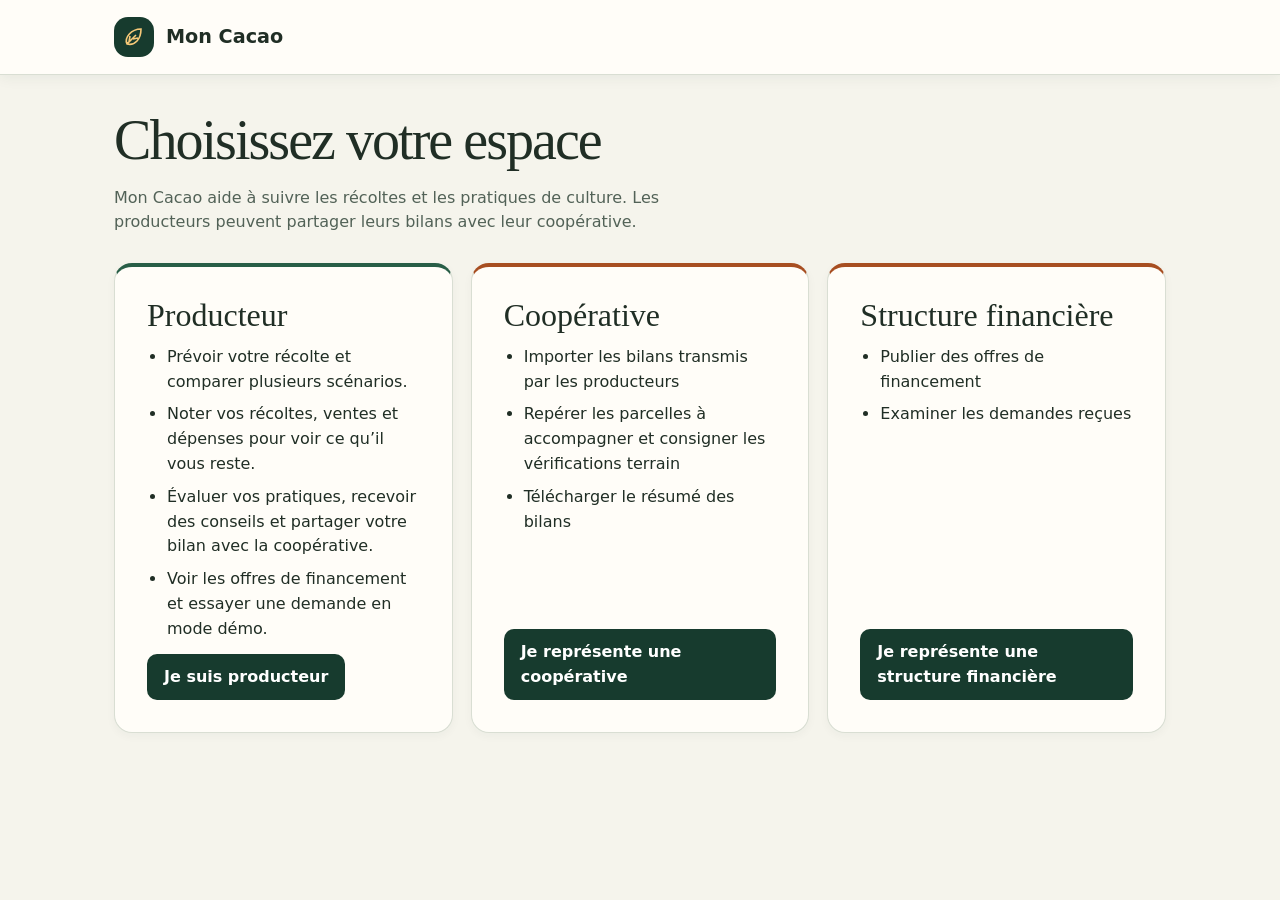
==== commit 2d421a05: "Compléter la présentation de l’espace producteur" ====
--- a/docs/index.html
+++ b/docs/index.html
@@ -96,7 +96,7 @@
 <section id="espaces" data-page>
 <div class="role-intro"><h1 class="page">Choisissez votre espace</h1><p class="muted">Mon Cacao aide à suivre les récoltes et les pratiques de culture. Les producteurs peuvent partager leurs bilans avec leur coopérative.</p></div>
 <div class="row role-picker">
-<article class="panel role-card"><h2>Producteur</h2><ul><li>Prévoir le rendement de votre parcelle</li><li>Enregistrer vos récoltes et calculer votre marge</li><li>Évaluer vos pratiques et transmettre votre bilan à votre coopérative</li></ul><a class="button" href="#accueil">Je suis producteur</a></article>
+<article class="panel role-card"><h2>Producteur</h2><ul><li>Prévoir votre récolte et comparer plusieurs scénarios.</li><li>Noter vos récoltes, ventes et dépenses pour voir ce qu’il vous reste.</li><li>Évaluer vos pratiques, recevoir des conseils et partager votre bilan avec la coopérative.</li><li>Voir les offres de financement et essayer une demande en mode démo.</li></ul><a class="button" href="#accueil">Je suis producteur</a></article>
 <article class="panel role-card"><h2>Coopérative</h2><ul><li>Importer les bilans transmis par les producteurs</li><li>Repérer les parcelles à accompagner et consigner les vérifications terrain</li><li>Télécharger le résumé des bilans</li></ul><a class="button" href="#cooperative">Je représente une coopérative</a></article>
 <article class="panel role-card"><h2>Structure financière</h2><ul><li>Publier des offres de financement</li><li>Examiner les demandes reçues</li></ul><a class="button" href="#finance">Je représente une structure financière</a></article>
 </div></section>
